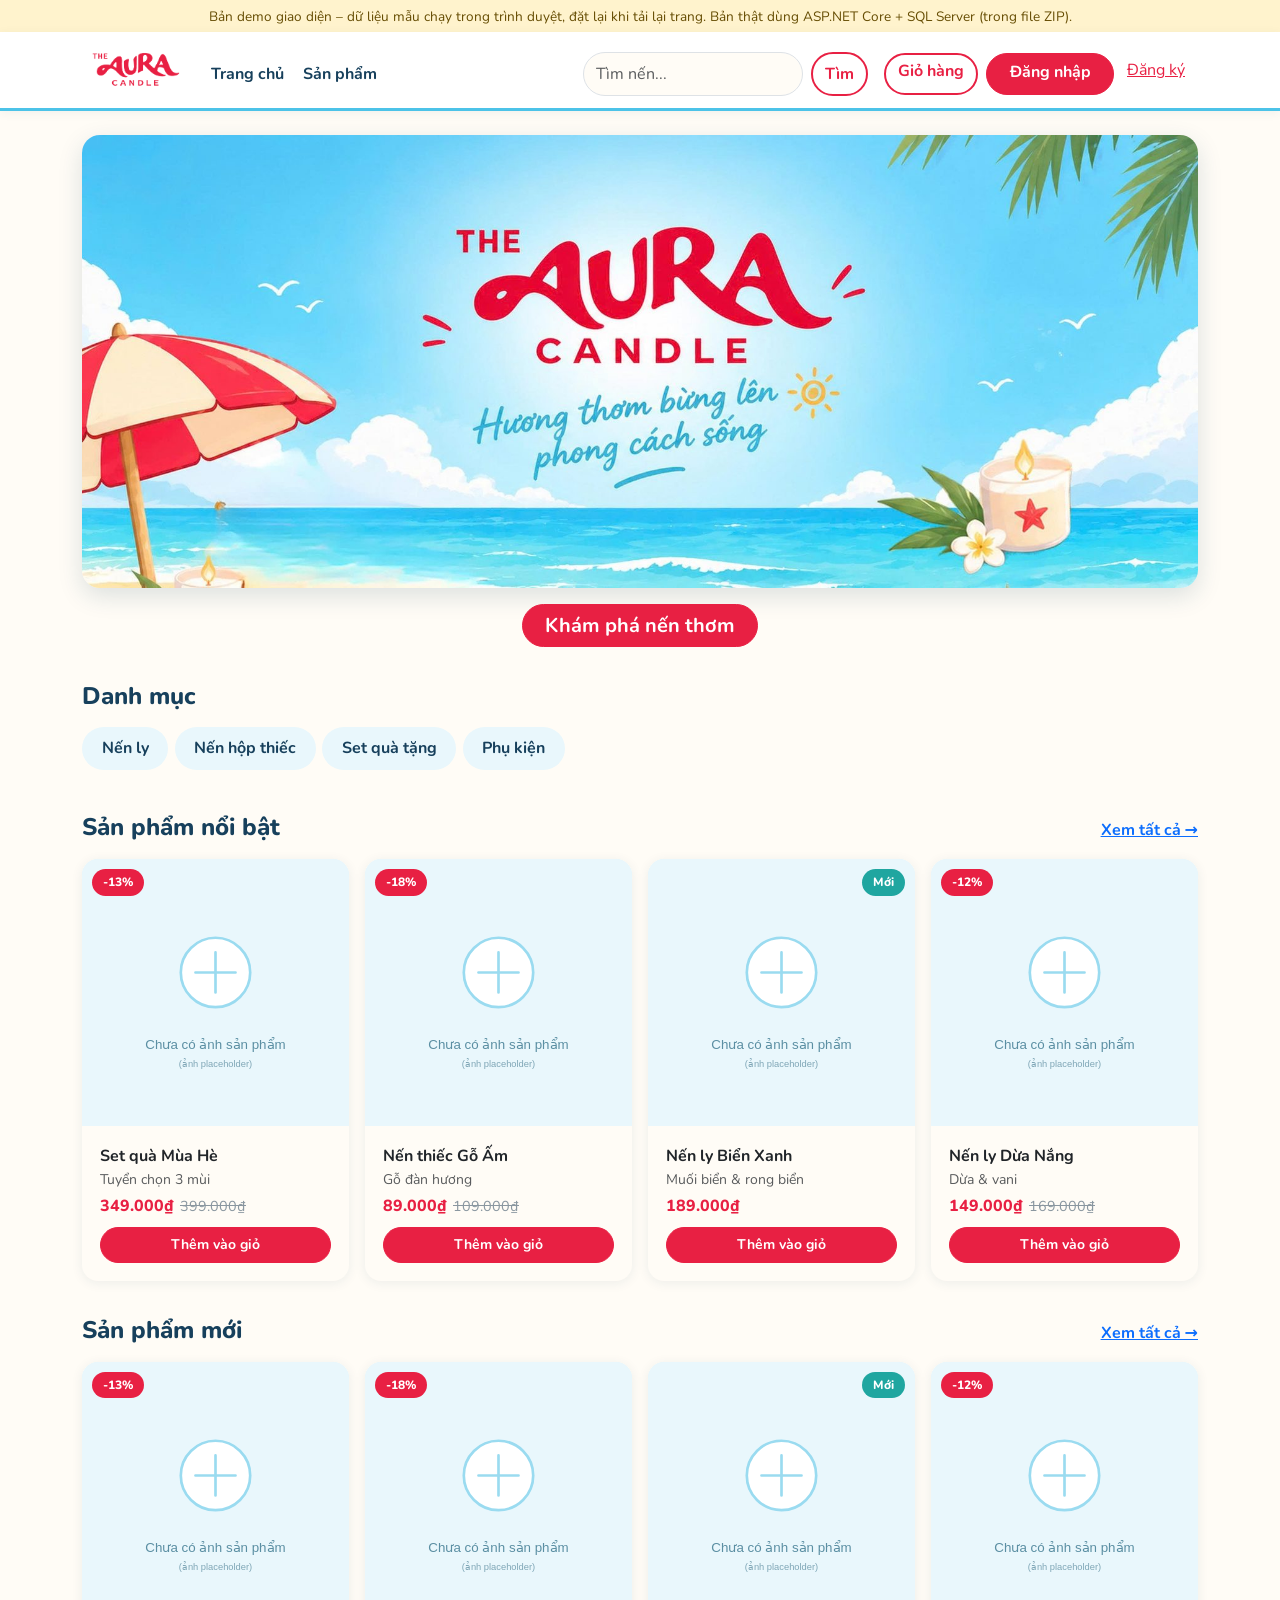
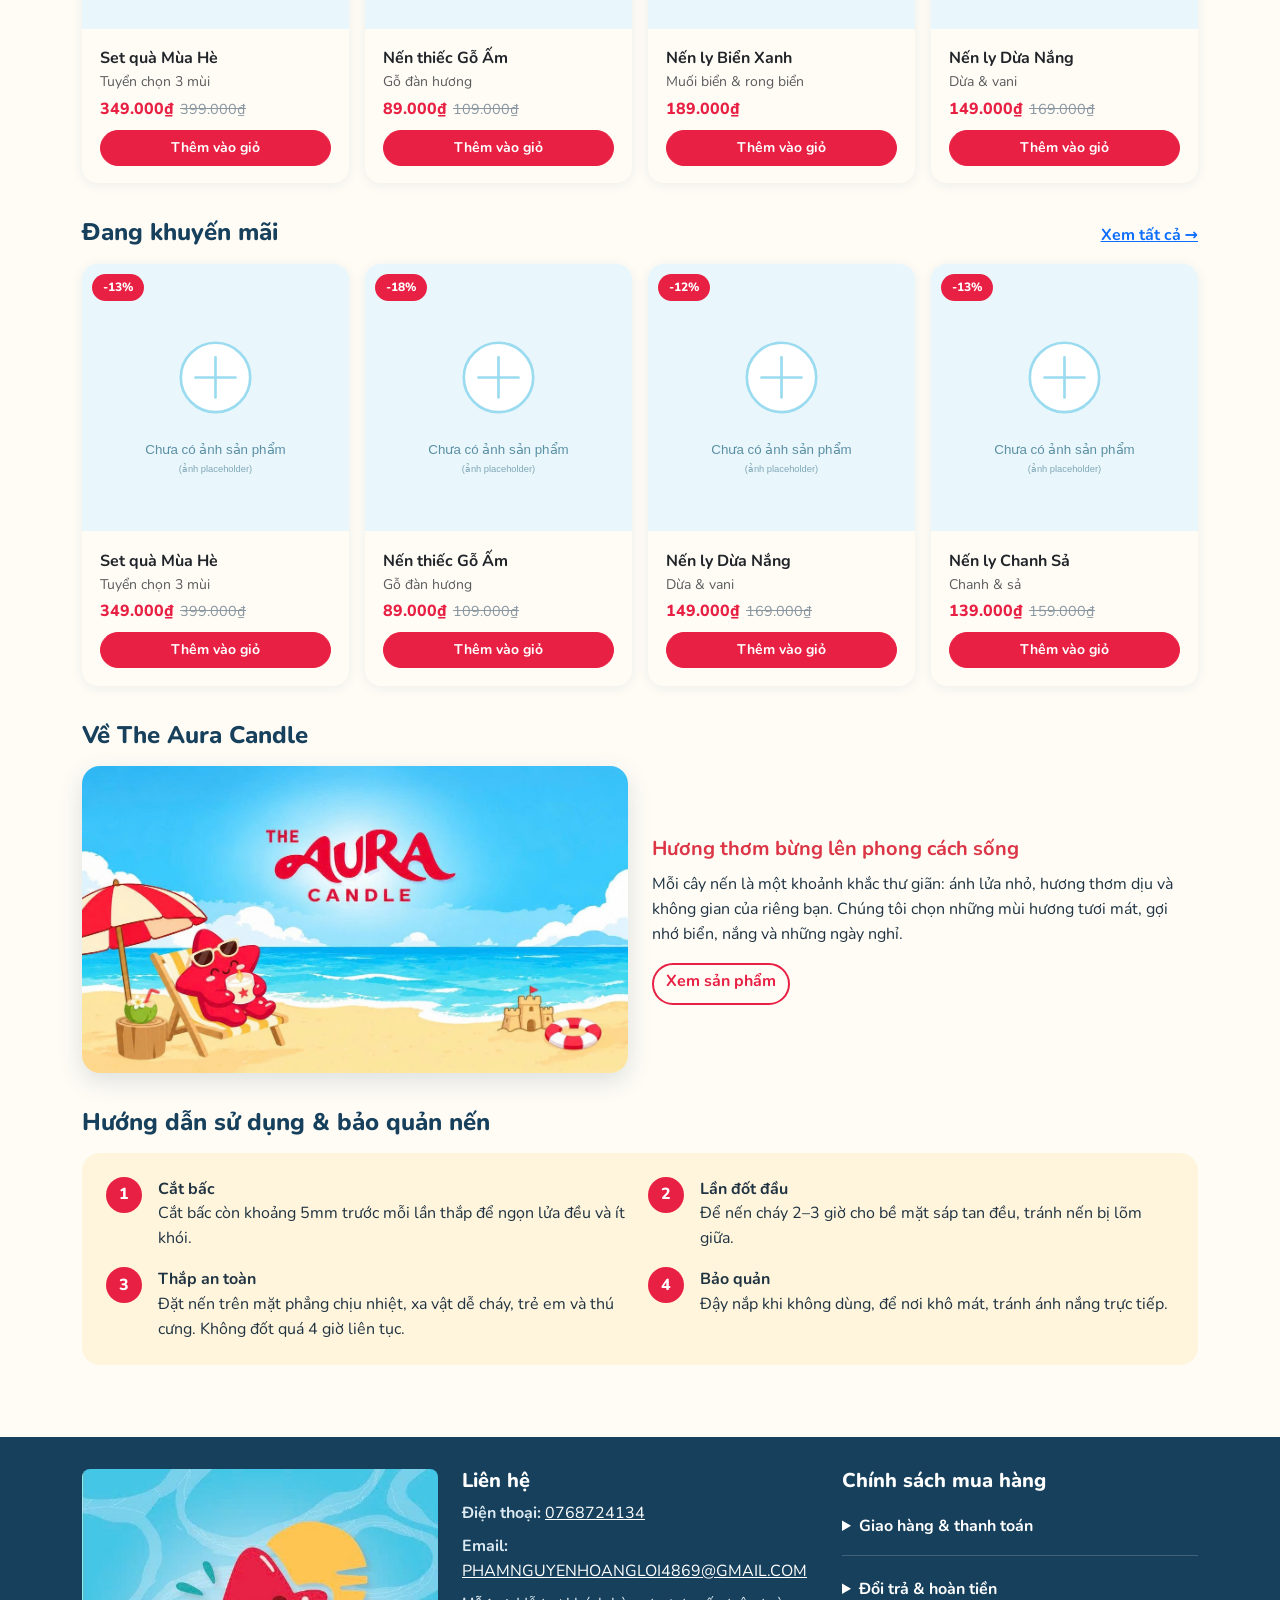
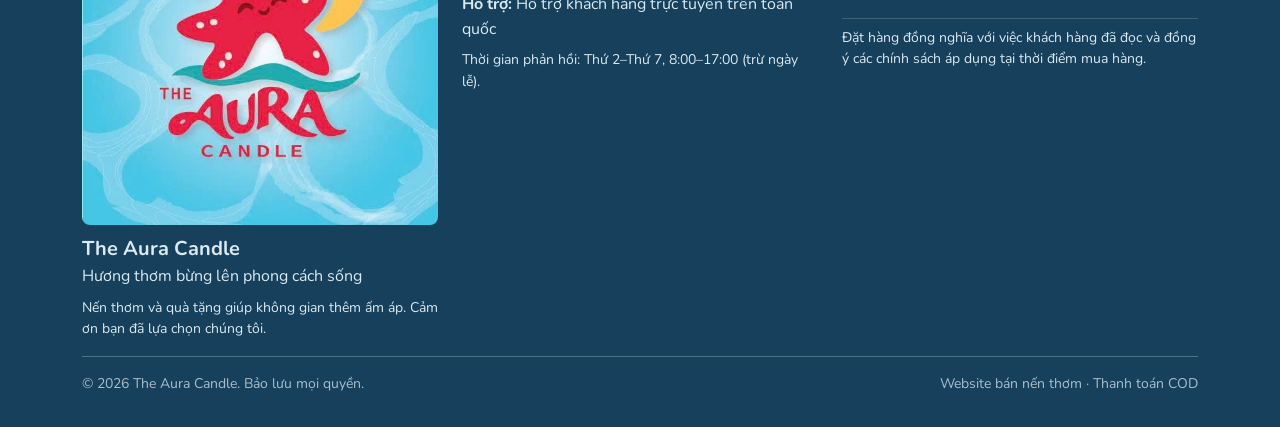
==== index.html @ 99c9d093 "aa" ====
<!DOCTYPE html><html lang="vi"><head><meta charset="utf-8"><meta name="viewport" content="width=device-width, initial-scale=1, viewport-fit=cover"><title>The Aura Candle – Demo NenThomStore</title>
<link rel="preconnect" href="https://fonts.googleapis.com"><link href="https://fonts.googleapis.com/css2?family=Nunito:wght@400;600;700;800&display=swap" rel="stylesheet">
<style>@charset "UTF-8";/*!
 * Bootstrap  v5.3.3 (https://getbootstrap.com/)
 * Copyright 2011-2024 The Bootstrap Authors
 * Licensed under MIT (https://github.com/twbs/bootstrap/blob/main/LICENSE)
 */:root,[data-bs-theme=light]{--bs-blue:#0d6efd;--bs-indigo:#6610f2;--bs-purple:#6f42c1;--bs-pink:#d63384;--bs-red:#dc3545;--bs-orange:#fd7e14;--bs-yellow:#ffc107;--bs-green:#198754;--bs-teal:#20c997;--bs-cyan:#0dcaf0;--bs-black:#000;--bs-white:#fff;--bs-gray:#6c757d;--bs-gray-dark:#343a40;--bs-gray-100:#f8f9fa;--bs-gray-200:#e9ecef;--bs-gray-300:#dee2e6;--bs-gray-400:#ced4da;--bs-gray-500:#adb5bd;--bs-gray-600:#6c757d;--bs-gray-700:#495057;--bs-gray-800:#343a40;--bs-gray-900:#212529;--bs-primary:#0d6efd;--bs-secondary:#6c757d;--bs-success:#198754;--bs-info:#0dcaf0;--bs-warning:#ffc107;--bs-danger:#dc3545;--bs-light:#f8f9fa;--bs-dark:#212529;--bs-primary-rgb:13,110,253;--bs-secondary-rgb:108,117,125;--bs-success-rgb:25,135,84;--bs-info-rgb:13,202,240;--bs-warning-rgb:255,193,7;--bs-danger-rgb:220,53,69;--bs-light-rgb:248,249,250;--bs-dark-rgb:33,37,41;--bs-primary-text-emphasis:#052c65;--bs-secondary-text-emphasis:#2b2f32;--bs-success-text-emphasis:#0a3622;--bs-info-text-emphasis:#055160;--bs-warning-text-emphasis:#664d03;--bs-danger-text-emphasis:#58151c;--bs-light-text-emphasis:#495057;--bs-dark-text-emphasis:#495057;--bs-primary-bg-subtle:#cfe2ff;--bs-secondary-bg-subtle:#e2e3e5;--bs-success-bg-subtle:#d1e7dd;--bs-info-bg-subtle:#cff4fc;--bs-warning-bg-subtle:#fff3cd;--bs-danger-bg-subtle:#f8d7da;--bs-light-bg-subtle:#fcfcfd;--bs-dark-bg-subtle:#ced4da;--bs-primary-border-subtle:#9ec5fe;--bs-secondary-border-subtle:#c4c8cb;--bs-success-border-subtle:#a3cfbb;--bs-info-border-subtle:#9eeaf9;--bs-warning-border-subtle:#ffe69c;--bs-danger-border-subtle:#f1aeb5;--bs-light-border-subtle:#e9ecef;--bs-dark-border-subtle:#adb5bd;--bs-white-rgb:255,255,255;--bs-black-rgb:0,0,0;--bs-font-sans-serif:system-ui,-apple-system,"Segoe UI",Roboto,"Helvetica Neue","Noto Sans","Liberation Sans",Arial,sans-serif,"Apple Color Emoji","Segoe UI Emoji","Segoe UI Symbol","Noto Color Emoji";--bs-font-monospace:SFMono-Regular,Menlo,Monaco,Consolas,"Liberation Mono","Courier New",monospace;--bs-gradient:linear-gradient(180deg, rgba(255, 255, 255, 0.15), rgba(255, 255, 255, 0));--bs-body-font-family:var(--bs-font-sans-serif);--bs-body-font-size:1rem;--bs-body-font-weight:400;--bs-body-line-height:1.5;--bs-body-color:#212529;--bs-body-color-rgb:33,37,41;--bs-body-bg:#fff;--bs-body-bg-rgb:255,255,255;--bs-emphasis-color:#000;--bs-emphasis-color-rgb:0,0,0;--bs-secondary-color:rgba(33, 37, 41, 0.75);--bs-secondary-color-rgb:33,37,41;--bs-secondary-bg:#e9ecef;--bs-secondary-bg-rgb:233,236,239;--bs-tertiary-color:rgba(33, 37, 41, 0.5);--bs-tertiary-color-rgb:33,37,41;--bs-tertiary-bg:#f8f9fa;--bs-tertiary-bg-rgb:248,249,250;--bs-heading-color:inherit;--bs-link-color:#0d6efd;--bs-link-color-rgb:13,110,253;--bs-link-decoration:underline;--bs-link-hover-color:#0a58ca;--bs-link-hover-color-rgb:10,88,202;--bs-code-color:#d63384;--bs-highlight-color:#212529;--bs-highlight-bg:#fff3cd;--bs-border-width:1px;--bs-border-style:solid;--bs-border-color:#dee2e6;--bs-border-color-translucent:rgba(0, 0, 0, 0.175);--bs-border-radius:0.375rem;--bs-border-radius-sm:0.25rem;--bs-border-radius-lg:0.5rem;--bs-border-radius-xl:1rem;--bs-border-radius-xxl:2rem;--bs-border-radius-2xl:var(--bs-border-radius-xxl);--bs-border-radius-pill:50rem;--bs-box-shadow:0 0.5rem 1rem rgba(0, 0, 0, 0.15);--bs-box-shadow-sm:0 0.125rem 0.25rem rgba(0, 0, 0, 0.075);--bs-box-shadow-lg:0 1rem 3rem rgba(0, 0, 0, 0.175);--bs-box-shadow-inset:inset 0 1px 2px rgba(0, 0, 0, 0.075);--bs-focus-ring-width:0.25rem;--bs-focus-ring-opacity:0.25;--bs-focus-ring-color:rgba(13, 110, 253, 0.25);--bs-form-valid-color:#198754;--bs-form-valid-border-color:#198754;--bs-form-invalid-color:#dc3545;--bs-form-invalid-border-color:#dc3545}[data-bs-theme=dark]{color-scheme:dark;--bs-body-color:#dee2e6;--bs-body-color-rgb:222,226,230;--bs-body-bg:#212529;--bs-body-bg-rgb:33,37,41;--bs-emphasis-color:#fff;--bs-emphasis-color-rgb:255,255,255;--bs-secondary-color:rgba(222, 226, 230, 0.75);--bs-secondary-color-rgb:222,226,230;--bs-secondary-bg:#343a40;--bs-secondary-bg-rgb:52,58,64;--bs-tertiary-color:rgba(222, 226, 230, 0.5);--bs-tertiary-color-rgb:222,226,230;--bs-tertiary-bg:#2b3035;--bs-tertiary-bg-rgb:43,48,53;--bs-primary-text-emphasis:#6ea8fe;--bs-secondary-text-emphasis:#a7acb1;--bs-success-text-emphasis:#75b798;--bs-info-text-emphasis:#6edff6;--bs-warning-text-emphasis:#ffda6a;--bs-danger-text-emphasis:#ea868f;--bs-light-text-emphasis:#f8f9fa;--bs-dark-text-emphasis:#dee2e6;--bs-primary-bg-subtle:#031633;--bs-secondary-bg-subtle:#161719;--bs-success-bg-subtle:#051b11;--bs-info-bg-subtle:#032830;--bs-warning-bg-subtle:#332701;--bs-danger-bg-subtle:#2c0b0e;--bs-light-bg-subtle:#343a40;--bs-dark-bg-subtle:#1a1d20;--bs-primary-border-subtle:#084298;--bs-secondary-border-subtle:#41464b;--bs-success-border-subtle:#0f5132;--bs-info-border-subtle:#087990;--bs-warning-border-subtle:#997404;--bs-danger-border-subtle:#842029;--bs-light-border-subtle:#495057;--bs-dark-border-subtle:#343a40;--bs-heading-color:inherit;--bs-link-color:#6ea8fe;--bs-link-hover-color:#8bb9fe;--bs-link-color-rgb:110,168,254;--bs-link-hover-color-rgb:139,185,254;--bs-code-color:#e685b5;--bs-highlight-color:#dee2e6;--bs-highlight-bg:#664d03;--bs-border-color:#495057;--bs-border-color-translucent:rgba(255, 255, 255, 0.15);--bs-form-valid-color:#75b798;--bs-form-valid-border-color:#75b798;--bs-form-invalid-color:#ea868f;--bs-form-invalid-border-color:#ea868f}*,::after,::before{box-sizing:border-box}@media (prefers-reduced-motion:no-preference){:root{scroll-behavior:smooth}}body{margin:0;font-family:var(--bs-body-font-family);font-size:var(--bs-body-font-size);font-weight:var(--bs-body-font-weight);line-height:var(--bs-body-line-height);color:var(--bs-body-color);text-align:var(--bs-body-text-align);background-color:var(--bs-body-bg);-webkit-text-size-adjust:100%;-webkit-tap-highlight-color:transparent}hr{margin:1rem 0;color:inherit;border:0;border-top:var(--bs-border-width) solid;opacity:.25}.h1,.h2,.h3,.h4,.h5,.h6,h1,h2,h3,h4,h5,h6{margin-top:0;margin-bottom:.5rem;font-weight:500;line-height:1.2;color:var(--bs-heading-color)}.h1,h1{font-size:calc(1.375rem + 1.5vw)}@media (min-width:1200px){.h1,h1{font-size:2.5rem}}.h2,h2{font-size:calc(1.325rem + .9vw)}@media (min-width:1200px){.h2,h2{font-size:2rem}}.h3,h3{font-size:calc(1.3rem + .6vw)}@media (min-width:1200px){.h3,h3{font-size:1.75rem}}.h4,h4{font-size:calc(1.275rem + .3vw)}@media (min-width:1200px){.h4,h4{font-size:1.5rem}}.h5,h5{font-size:1.25rem}.h6,h6{font-size:1rem}p{margin-top:0;margin-bottom:1rem}abbr[title]{-webkit-text-decoration:underline dotted;text-decoration:underline dotted;cursor:help;-webkit-text-decoration-skip-ink:none;text-decoration-skip-ink:none}address{margin-bottom:1rem;font-style:normal;line-height:inherit}ol,ul{padding-left:2rem}dl,ol,ul{margin-top:0;margin-bottom:1rem}ol ol,ol ul,ul ol,ul ul{margin-bottom:0}dt{font-weight:700}dd{margin-bottom:.5rem;margin-left:0}blockquote{margin:0 0 1rem}b,strong{font-weight:bolder}.small,small{font-size:.875em}.mark,mark{padding:.1875em;color:var(--bs-highlight-color);background-color:var(--bs-highlight-bg)}sub,sup{position:relative;font-size:.75em;line-height:0;vertical-align:baseline}sub{bottom:-.25em}sup{top:-.5em}a{color:rgba(var(--bs-link-color-rgb),var(--bs-link-opacity,1));text-decoration:underline}a:hover{--bs-link-color-rgb:var(--bs-link-hover-color-rgb)}a:not([href]):not([class]),a:not([href]):not([class]):hover{color:inherit;text-decoration:none}code,kbd,pre,samp{font-family:var(--bs-font-monospace);font-size:1em}pre{display:block;margin-top:0;margin-bottom:1rem;overflow:auto;font-size:.875em}pre code{font-size:inherit;color:inherit;word-break:normal}code{font-size:.875em;color:var(--bs-code-color);word-wrap:break-word}a>code{color:inherit}kbd{padding:.1875rem .375rem;font-size:.875em;color:var(--bs-body-bg);background-color:var(--bs-body-color);border-radius:.25rem}kbd kbd{padding:0;font-size:1em}figure{margin:0 0 1rem}img,svg{vertical-align:middle}table{caption-side:bottom;border-collapse:collapse}caption{padding-top:.5rem;padding-bottom:.5rem;color:var(--bs-secondary-color);text-align:left}th{text-align:inherit;text-align:-webkit-match-parent}tbody,td,tfoot,th,thead,tr{border-color:inherit;border-style:solid;border-width:0}label{display:inline-block}button{border-radius:0}button:focus:not(:focus-visible){outline:0}button,input,optgroup,select,textarea{margin:0;font-family:inherit;font-size:inherit;line-height:inherit}button,select{text-transform:none}[role=button]{cursor:pointer}select{word-wrap:normal}select:disabled{opacity:1}[list]:not([type=date]):not([type=datetime-local]):not([type=month]):not([type=week]):not([type=time])::-webkit-calendar-picker-indicator{display:none!important}[type=button],[type=reset],[type=submit],button{-webkit-appearance:button}[type=button]:not(:disabled),[type=reset]:not(:disabled),[type=submit]:not(:disabled),button:not(:disabled){cursor:pointer}::-moz-focus-inner{padding:0;border-style:none}textarea{resize:vertical}fieldset{min-width:0;padding:0;margin:0;border:0}legend{float:left;width:100%;padding:0;margin-bottom:.5rem;font-size:calc(1.275rem + .3vw);line-height:inherit}@media (min-width:1200px){legend{font-size:1.5rem}}legend+*{clear:left}::-webkit-datetime-edit-day-field,::-webkit-datetime-edit-fields-wrapper,::-webkit-datetime-edit-hour-field,::-webkit-datetime-edit-minute,::-webkit-datetime-edit-month-field,::-webkit-datetime-edit-text,::-webkit-datetime-edit-year-field{padding:0}::-webkit-inner-spin-button{height:auto}[type=search]{-webkit-appearance:textfield;outline-offset:-2px}::-webkit-search-decoration{-webkit-appearance:none}::-webkit-color-swatch-wrapper{padding:0}::-webkit-file-upload-button{font:inherit;-webkit-appearance:button}::file-selector-button{font:inherit;-webkit-appearance:button}output{display:inline-block}iframe{border:0}summary{display:list-item;cursor:pointer}progress{vertical-align:baseline}[hidden]{display:none!important}.lead{font-size:1.25rem;font-weight:300}.display-1{font-size:calc(1.625rem + 4.5vw);font-weight:300;line-height:1.2}@media (min-width:1200px){.display-1{font-size:5rem}}.display-2{font-size:calc(1.575rem + 3.9vw);font-weight:300;line-height:1.2}@media (min-width:1200px){.display-2{font-size:4.5rem}}.display-3{font-size:calc(1.525rem + 3.3vw);font-weight:300;line-height:1.2}@media (min-width:1200px){.display-3{font-size:4rem}}.display-4{font-size:calc(1.475rem + 2.7vw);font-weight:300;line-height:1.2}@media (min-width:1200px){.display-4{font-size:3.5rem}}.display-5{font-size:calc(1.425rem + 2.1vw);font-weight:300;line-height:1.2}@media (min-width:1200px){.display-5{font-size:3rem}}.display-6{font-size:calc(1.375rem + 1.5vw);font-weight:300;line-height:1.2}@media (min-width:1200px){.display-6{font-size:2.5rem}}.list-unstyled{padding-left:0;list-style:none}.list-inline{padding-left:0;list-style:none}.list-inline-item{display:inline-block}.list-inline-item:not(:last-child){margin-right:.5rem}.initialism{font-size:.875em;text-transform:uppercase}.blockquote{margin-bottom:1rem;font-size:1.25rem}.blockquote>:last-child{margin-bottom:0}.blockquote-footer{margin-top:-1rem;margin-bottom:1rem;font-size:.875em;color:#6c757d}.blockquote-footer::before{content:"— "}.img-fluid{max-width:100%;height:auto}.img-thumbnail{padding:.25rem;background-color:var(--bs-body-bg);border:var(--bs-border-width) solid var(--bs-border-color);border-radius:var(--bs-border-radius);max-width:100%;height:auto}.figure{display:inline-block}.figure-img{margin-bottom:.5rem;line-height:1}.figure-caption{font-size:.875em;color:var(--bs-secondary-color)}.container,.container-fluid,.container-lg,.container-md,.container-sm,.container-xl,.container-xxl{--bs-gutter-x:1.5rem;--bs-gutter-y:0;width:100%;padding-right:calc(var(--bs-gutter-x) * .5);padding-left:calc(var(--bs-gutter-x) * .5);margin-right:auto;margin-left:auto}@media (min-width:576px){.container,.container-sm{max-width:540px}}@media (min-width:768px){.container,.container-md,.container-sm{max-width:720px}}@media (min-width:992px){.container,.container-lg,.container-md,.container-sm{max-width:960px}}@media (min-width:1200px){.container,.container-lg,.container-md,.container-sm,.container-xl{max-width:1140px}}@media (min-width:1400px){.container,.container-lg,.container-md,.container-sm,.container-xl,.container-xxl{max-width:1320px}}:root{--bs-breakpoint-xs:0;--bs-breakpoint-sm:576px;--bs-breakpoint-md:768px;--bs-breakpoint-lg:992px;--bs-breakpoint-xl:1200px;--bs-breakpoint-xxl:1400px}.row{--bs-gutter-x:1.5rem;--bs-gutter-y:0;display:flex;flex-wrap:wrap;margin-top:calc(-1 * var(--bs-gutter-y));margin-right:calc(-.5 * var(--bs-gutter-x));margin-left:calc(-.5 * var(--bs-gutter-x))}.row>*{flex-shrink:0;width:100%;max-width:100%;padding-right:calc(var(--bs-gutter-x) * .5);padding-left:calc(var(--bs-gutter-x) * .5);margin-top:var(--bs-gutter-y)}.col{flex:1 0 0%}.row-cols-auto>*{flex:0 0 auto;width:auto}.row-cols-1>*{flex:0 0 auto;width:100%}.row-cols-2>*{flex:0 0 auto;width:50%}.row-cols-3>*{flex:0 0 auto;width:33.33333333%}.row-cols-4>*{flex:0 0 auto;width:25%}.row-cols-5>*{flex:0 0 auto;width:20%}.row-cols-6>*{flex:0 0 auto;width:16.66666667%}.col-auto{flex:0 0 auto;width:auto}.col-1{flex:0 0 auto;width:8.33333333%}.col-2{flex:0 0 auto;width:16.66666667%}.col-3{flex:0 0 auto;width:25%}.col-4{flex:0 0 auto;width:33.33333333%}.col-5{flex:0 0 auto;width:41.66666667%}.col-6{flex:0 0 auto;width:50%}.col-7{flex:0 0 auto;width:58.33333333%}.col-8{flex:0 0 auto;width:66.66666667%}.col-9{flex:0 0 auto;width:75%}.col-10{flex:0 0 auto;width:83.33333333%}.col-11{flex:0 0 auto;width:91.66666667%}.col-12{flex:0 0 auto;width:100%}.offset-1{margin-left:8.33333333%}.offset-2{margin-left:16.66666667%}.offset-3{margin-left:25%}.offset-4{margin-left:33.33333333%}.offset-5{margin-left:41.66666667%}.offset-6{margin-left:50%}.offset-7{margin-left:58.33333333%}.offset-8{margin-left:66.66666667%}.offset-9{margin-left:75%}.offset-10{margin-left:83.33333333%}.offset-11{margin-left:91.66666667%}.g-0,.gx-0{--bs-gutter-x:0}.g-0,.gy-0{--bs-gutter-y:0}.g-1,.gx-1{--bs-gutter-x:0.25rem}.g-1,.gy-1{--bs-gutter-y:0.25rem}.g-2,.gx-2{--bs-gutter-x:0.5rem}.g-2,.gy-2{--bs-gutter-y:0.5rem}.g-3,.gx-3{--bs-gutter-x:1rem}.g-3,.gy-3{--bs-gutter-y:1rem}.g-4,.gx-4{--bs-gutter-x:1.5rem}.g-4,.gy-4{--bs-gutter-y:1.5rem}.g-5,.gx-5{--bs-gutter-x:3rem}.g-5,.gy-5{--bs-gutter-y:3rem}@media (min-width:576px){.col-sm{flex:1 0 0%}.row-cols-sm-auto>*{flex:0 0 auto;width:auto}.row-cols-sm-1>*{flex:0 0 auto;width:100%}.row-cols-sm-2>*{flex:0 0 auto;width:50%}.row-cols-sm-3>*{flex:0 0 auto;width:33.33333333%}.row-cols-sm-4>*{flex:0 0 auto;width:25%}.row-cols-sm-5>*{flex:0 0 auto;width:20%}.row-cols-sm-6>*{flex:0 0 auto;width:16.66666667%}.col-sm-auto{flex:0 0 auto;width:auto}.col-sm-1{flex:0 0 auto;width:8.33333333%}.col-sm-2{flex:0 0 auto;width:16.66666667%}.col-sm-3{flex:0 0 auto;width:25%}.col-sm-4{flex:0 0 auto;width:33.33333333%}.col-sm-5{flex:0 0 auto;width:41.66666667%}.col-sm-6{flex:0 0 auto;width:50%}.col-sm-7{flex:0 0 auto;width:58.33333333%}.col-sm-8{flex:0 0 auto;width:66.66666667%}.col-sm-9{flex:0 0 auto;width:75%}.col-sm-10{flex:0 0 auto;width:83.33333333%}.col-sm-11{flex:0 0 auto;width:91.66666667%}.col-sm-12{flex:0 0 auto;width:100%}.offset-sm-0{margin-left:0}.offset-sm-1{margin-left:8.33333333%}.offset-sm-2{margin-left:16.66666667%}.offset-sm-3{margin-left:25%}.offset-sm-4{margin-left:33.33333333%}.offset-sm-5{margin-left:41.66666667%}.offset-sm-6{margin-left:50%}.offset-sm-7{margin-left:58.33333333%}.offset-sm-8{margin-left:66.66666667%}.offset-sm-9{margin-left:75%}.offset-sm-10{margin-left:83.33333333%}.offset-sm-11{margin-left:91.66666667%}.g-sm-0,.gx-sm-0{--bs-gutter-x:0}.g-sm-0,.gy-sm-0{--bs-gutter-y:0}.g-sm-1,.gx-sm-1{--bs-gutter-x:0.25rem}.g-sm-1,.gy-sm-1{--bs-gutter-y:0.25rem}.g-sm-2,.gx-sm-2{--bs-gutter-x:0.5rem}.g-sm-2,.gy-sm-2{--bs-gutter-y:0.5rem}.g-sm-3,.gx-sm-3{--bs-gutter-x:1rem}.g-sm-3,.gy-sm-3{--bs-gutter-y:1rem}.g-sm-4,.gx-sm-4{--bs-gutter-x:1.5rem}.g-sm-4,.gy-sm-4{--bs-gutter-y:1.5rem}.g-sm-5,.gx-sm-5{--bs-gutter-x:3rem}.g-sm-5,.gy-sm-5{--bs-gutter-y:3rem}}@media (min-width:768px){.col-md{flex:1 0 0%}.row-cols-md-auto>*{flex:0 0 auto;width:auto}.row-cols-md-1>*{flex:0 0 auto;width:100%}.row-cols-md-2>*{flex:0 0 auto;width:50%}.row-cols-md-3>*{flex:0 0 auto;width:33.33333333%}.row-cols-md-4>*{flex:0 0 auto;width:25%}.row-cols-md-5>*{flex:0 0 auto;width:20%}.row-cols-md-6>*{flex:0 0 auto;width:16.66666667%}.col-md-auto{flex:0 0 auto;width:auto}.col-md-1{flex:0 0 auto;width:8.33333333%}.col-md-2{flex:0 0 auto;width:16.66666667%}.col-md-3{flex:0 0 auto;width:25%}.col-md-4{flex:0 0 auto;width:33.33333333%}.col-md-5{flex:0 0 auto;width:41.66666667%}.col-md-6{flex:0 0 auto;width:50%}.col-md-7{flex:0 0 auto;width:58.33333333%}.col-md-8{flex:0 0 auto;width:66.66666667%}.col-md-9{flex:0 0 auto;width:75%}.col-md-10{flex:0 0 auto;width:83.33333333%}.col-md-11{flex:0 0 auto;width:91.66666667%}.col-md-12{flex:0 0 auto;width:100%}.offset-md-0{margin-left:0}.offset-md-1{margin-left:8.33333333%}.offset-md-2{margin-left:16.66666667%}.offset-md-3{margin-left:25%}.offset-md-4{margin-left:33.33333333%}.offset-md-5{margin-left:41.66666667%}.offset-md-6{margin-left:50%}.offset-md-7{margin-left:58.33333333%}.offset-md-8{margin-left:66.66666667%}.offset-md-9{margin-left:75%}.offset-md-10{margin-left:83.33333333%}.offset-md-11{margin-left:91.66666667%}.g-md-0,.gx-md-0{--bs-gutter-x:0}.g-md-0,.gy-md-0{--bs-gutter-y:0}.g-md-1,.gx-md-1{--bs-gutter-x:0.25rem}.g-md-1,.gy-md-1{--bs-gutter-y:0.25rem}.g-md-2,.gx-md-2{--bs-gutter-x:0.5rem}.g-md-2,.gy-md-2{--bs-gutter-y:0.5rem}.g-md-3,.gx-md-3{--bs-gutter-x:1rem}.g-md-3,.gy-md-3{--bs-gutter-y:1rem}.g-md-4,.gx-md-4{--bs-gutter-x:1.5rem}.g-md-4,.gy-md-4{--bs-gutter-y:1.5rem}.g-md-5,.gx-md-5{--bs-gutter-x:3rem}.g-md-5,.gy-md-5{--bs-gutter-y:3rem}}@media (min-width:992px){.col-lg{flex:1 0 0%}.row-cols-lg-auto>*{flex:0 0 auto;width:auto}.row-cols-lg-1>*{flex:0 0 auto;width:100%}.row-cols-lg-2>*{flex:0 0 auto;width:50%}.row-cols-lg-3>*{flex:0 0 auto;width:33.33333333%}.row-cols-lg-4>*{flex:0 0 auto;width:25%}.row-cols-lg-5>*{flex:0 0 auto;width:20%}.row-cols-lg-6>*{flex:0 0 auto;width:16.66666667%}.col-lg-auto{flex:0 0 auto;width:auto}.col-lg-1{flex:0 0 auto;width:8.33333333%}.col-lg-2{flex:0 0 auto;width:16.66666667%}.col-lg-3{flex:0 0 auto;width:25%}.col-lg-4{flex:0 0 auto;width:33.33333333%}.col-lg-5{flex:0 0 auto;width:41.66666667%}.col-lg-6{flex:0 0 auto;width:50%}.col-lg-7{flex:0 0 auto;width:58.33333333%}.col-lg-8{flex:0 0 auto;width:66.66666667%}.col-lg-9{flex:0 0 auto;width:75%}.col-lg-10{flex:0 0 auto;width:83.33333333%}.col-lg-11{flex:0 0 auto;width:91.66666667%}.col-lg-12{flex:0 0 auto;width:100%}.offset-lg-0{margin-left:0}.offset-lg-1{margin-left:8.33333333%}.offset-lg-2{margin-left:16.66666667%}.offset-lg-3{margin-left:25%}.offset-lg-4{margin-left:33.33333333%}.offset-lg-5{margin-left:41.66666667%}.offset-lg-6{margin-left:50%}.offset-lg-7{margin-left:58.33333333%}.offset-lg-8{margin-left:66.66666667%}.offset-lg-9{margin-left:75%}.offset-lg-10{margin-left:83.33333333%}.offset-lg-11{margin-left:91.66666667%}.g-lg-0,.gx-lg-0{--bs-gutter-x:0}.g-lg-0,.gy-lg-0{--bs-gutter-y:0}.g-lg-1,.gx-lg-1{--bs-gutter-x:0.25rem}.g-lg-1,.gy-lg-1{--bs-gutter-y:0.25rem}.g-lg-2,.gx-lg-2{--bs-gutter-x:0.5rem}.g-lg-2,.gy-lg-2{--bs-gutter-y:0.5rem}.g-lg-3,.gx-lg-3{--bs-gutter-x:1rem}.g-lg-3,.gy-lg-3{--bs-gutter-y:1rem}.g-lg-4,.gx-lg-4{--bs-gutter-x:1.5rem}.g-lg-4,.gy-lg-4{--bs-gutter-y:1.5rem}.g-lg-5,.gx-lg-5{--bs-gutter-x:3rem}.g-lg-5,.gy-lg-5{--bs-gutter-y:3rem}}@media (min-width:1200px){.col-xl{flex:1 0 0%}.row-cols-xl-auto>*{flex:0 0 auto;width:auto}.row-cols-xl-1>*{flex:0 0 auto;width:100%}.row-cols-xl-2>*{flex:0 0 auto;width:50%}.row-cols-xl-3>*{flex:0 0 auto;width:33.33333333%}.row-cols-xl-4>*{flex:0 0 auto;width:25%}.row-cols-xl-5>*{flex:0 0 auto;width:20%}.row-cols-xl-6>*{flex:0 0 auto;width:16.66666667%}.col-xl-auto{flex:0 0 auto;width:auto}.col-xl-1{flex:0 0 auto;width:8.33333333%}.col-xl-2{flex:0 0 auto;width:16.66666667%}.col-xl-3{flex:0 0 auto;width:25%}.col-xl-4{flex:0 0 auto;width:33.33333333%}.col-xl-5{flex:0 0 auto;width:41.66666667%}.col-xl-6{flex:0 0 auto;width:50%}.col-xl-7{flex:0 0 auto;width:58.33333333%}.col-xl-8{flex:0 0 auto;width:66.66666667%}.col-xl-9{flex:0 0 auto;width:75%}.col-xl-10{flex:0 0 auto;width:83.33333333%}.col-xl-11{flex:0 0 auto;width:91.66666667%}.col-xl-12{flex:0 0 auto;width:100%}.offset-xl-0{margin-left:0}.offset-xl-1{margin-left:8.33333333%}.offset-xl-2{margin-left:16.66666667%}.offset-xl-3{margin-left:25%}.offset-xl-4{margin-left:33.33333333%}.offset-xl-5{margin-left:41.66666667%}.offset-xl-6{margin-left:50%}.offset-xl-7{margin-left:58.33333333%}.offset-xl-8{margin-left:66.66666667%}.offset-xl-9{margin-left:75%}.offset-xl-10{margin-left:83.33333333%}.offset-xl-11{margin-left:91.66666667%}.g-xl-0,.gx-xl-0{--bs-gutter-x:0}.g-xl-0,.gy-xl-0{--bs-gutter-y:0}.g-xl-1,.gx-xl-1{--bs-gutter-x:0.25rem}.g-xl-1,.gy-xl-1{--bs-gutter-y:0.25rem}.g-xl-2,.gx-xl-2{--bs-gutter-x:0.5rem}.g-xl-2,.gy-xl-2{--bs-gutter-y:0.5rem}.g-xl-3,.gx-xl-3{--bs-gutter-x:1rem}.g-xl-3,.gy-xl-3{--bs-gutter-y:1rem}.g-xl-4,.gx-xl-4{--bs-gutter-x:1.5rem}.g-xl-4,.gy-xl-4{--bs-gutter-y:1.5rem}.g-xl-5,.gx-xl-5{--bs-gutter-x:3rem}.g-xl-5,.gy-xl-5{--bs-gutter-y:3rem}}@media (min-width:1400px){.col-xxl{flex:1 0 0%}.row-cols-xxl-auto>*{flex:0 0 auto;width:auto}.row-cols-xxl-1>*{flex:0 0 auto;width:100%}.row-cols-xxl-2>*{flex:0 0 auto;width:50%}.row-cols-xxl-3>*{flex:0 0 auto;width:33.33333333%}.row-cols-xxl-4>*{flex:0 0 auto;width:25%}.row-cols-xxl-5>*{flex:0 0 auto;width:20%}.row-cols-xxl-6>*{flex:0 0 auto;width:16.66666667%}.col-xxl-auto{flex:0 0 auto;width:auto}.col-xxl-1{flex:0 0 auto;width:8.33333333%}.col-xxl-2{flex:0 0 auto;width:16.66666667%}.col-xxl-3{flex:0 0 auto;width:25%}.col-xxl-4{flex:0 0 auto;width:33.33333333%}.col-xxl-5{flex:0 0 auto;width:41.66666667%}.col-xxl-6{flex:0 0 auto;width:50%}.col-xxl-7{flex:0 0 auto;width:58.33333333%}.col-xxl-8{flex:0 0 auto;width:66.66666667%}.col-xxl-9{flex:0 0 auto;width:75%}.col-xxl-10{flex:0 0 auto;width:83.33333333%}.col-xxl-11{flex:0 0 auto;width:91.66666667%}.col-xxl-12{flex:0 0 auto;width:100%}.offset-xxl-0{margin-left:0}.offset-xxl-1{margin-left:8.33333333%}.offset-xxl-2{margin-left:16.66666667%}.offset-xxl-3{margin-left:25%}.offset-xxl-4{margin-left:33.33333333%}.offset-xxl-5{margin-left:41.66666667%}.offset-xxl-6{margin-left:50%}.offset-xxl-7{margin-left:58.33333333%}.offset-xxl-8{margin-left:66.66666667%}.offset-xxl-9{margin-left:75%}.offset-xxl-10{margin-left:83.33333333%}.offset-xxl-11{margin-left:91.66666667%}.g-xxl-0,.gx-xxl-0{--bs-gutter-x:0}.g-xxl-0,.gy-xxl-0{--bs-gutter-y:0}.g-xxl-1,.gx-xxl-1{--bs-gutter-x:0.25rem}.g-xxl-1,.gy-xxl-1{--bs-gutter-y:0.25rem}.g-xxl-2,.gx-xxl-2{--bs-gutter-x:0.5rem}.g-xxl-2,.gy-xxl-2{--bs-gutter-y:0.5rem}.g-xxl-3,.gx-xxl-3{--bs-gutter-x:1rem}.g-xxl-3,.gy-xxl-3{--bs-gutter-y:1rem}.g-xxl-4,.gx-xxl-4{--bs-gutter-x:1.5rem}.g-xxl-4,.gy-xxl-4{--bs-gutter-y:1.5rem}.g-xxl-5,.gx-xxl-5{--bs-gutter-x:3rem}.g-xxl-5,.gy-xxl-5{--bs-gutter-y:3rem}}.table{--bs-table-color-type:initial;--bs-table-bg-type:initial;--bs-table-color-state:initial;--bs-table-bg-state:initial;--bs-table-color:var(--bs-emphasis-color);--bs-table-bg:var(--bs-body-bg);--bs-table-border-color:var(--bs-border-color);--bs-table-accent-bg:transparent;--bs-table-striped-color:var(--bs-emphasis-color);--bs-table-striped-bg:rgba(var(--bs-emphasis-color-rgb), 0.05);--bs-table-active-color:var(--bs-emphasis-color);--bs-table-active-bg:rgba(var(--bs-emphasis-color-rgb), 0.1);--bs-table-hover-color:var(--bs-emphasis-color);--bs-table-hover-bg:rgba(var(--bs-emphasis-color-rgb), 0.075);width:100%;margin-bottom:1rem;vertical-align:top;border-color:var(--bs-table-border-color)}.table>:not(caption)>*>*{padding:.5rem .5rem;color:var(--bs-table-color-state,var(--bs-table-color-type,var(--bs-table-color)));background-color:var(--bs-table-bg);border-bottom-width:var(--bs-border-width);box-shadow:inset 0 0 0 9999px var(--bs-table-bg-state,var(--bs-table-bg-type,var(--bs-table-accent-bg)))}.table>tbody{vertical-align:inherit}.table>thead{vertical-align:bottom}.table-group-divider{border-top:calc(var(--bs-border-width) * 2) solid currentcolor}.caption-top{caption-side:top}.table-sm>:not(caption)>*>*{padding:.25rem .25rem}.table-bordered>:not(caption)>*{border-width:var(--bs-border-width) 0}.table-bordered>:not(caption)>*>*{border-width:0 var(--bs-border-width)}.table-borderless>:not(caption)>*>*{border-bottom-width:0}.table-borderless>:not(:first-child){border-top-width:0}.table-striped>tbody>tr:nth-of-type(odd)>*{--bs-table-color-type:var(--bs-table-striped-color);--bs-table-bg-type:var(--bs-table-striped-bg)}.table-striped-columns>:not(caption)>tr>:nth-child(2n){--bs-table-color-type:var(--bs-table-striped-color);--bs-table-bg-type:var(--bs-table-striped-bg)}.table-active{--bs-table-color-state:var(--bs-table-active-color);--bs-table-bg-state:var(--bs-table-active-bg)}.table-hover>tbody>tr:hover>*{--bs-table-color-state:var(--bs-table-hover-color);--bs-table-bg-state:var(--bs-table-hover-bg)}.table-primary{--bs-table-color:#000;--bs-table-bg:#cfe2ff;--bs-table-border-color:#a6b5cc;--bs-table-striped-bg:#c5d7f2;--bs-table-striped-color:#000;--bs-table-active-bg:#bacbe6;--bs-table-active-color:#000;--bs-table-hover-bg:#bfd1ec;--bs-table-hover-color:#000;color:var(--bs-table-color);border-color:var(--bs-table-border-color)}.table-secondary{--bs-table-color:#000;--bs-table-bg:#e2e3e5;--bs-table-border-color:#b5b6b7;--bs-table-striped-bg:#d7d8da;--bs-table-striped-color:#000;--bs-table-active-bg:#cbccce;--bs-table-active-color:#000;--bs-table-hover-bg:#d1d2d4;--bs-table-hover-color:#000;color:var(--bs-table-color);border-color:var(--bs-table-border-color)}.table-success{--bs-table-color:#000;--bs-table-bg:#d1e7dd;--bs-table-border-color:#a7b9b1;--bs-table-striped-bg:#c7dbd2;--bs-table-striped-color:#000;--bs-table-active-bg:#bcd0c7;--bs-table-active-color:#000;--bs-table-hover-bg:#c1d6cc;--bs-table-hover-color:#000;color:var(--bs-table-color);border-color:var(--bs-table-border-color)}.table-info{--bs-table-color:#000;--bs-table-bg:#cff4fc;--bs-table-border-color:#a6c3ca;--bs-table-striped-bg:#c5e8ef;--bs-table-striped-color:#000;--bs-table-active-bg:#badce3;--bs-table-active-color:#000;--bs-table-hover-bg:#bfe2e9;--bs-table-hover-color:#000;color:var(--bs-table-color);border-color:var(--bs-table-border-color)}.table-warning{--bs-table-color:#000;--bs-table-bg:#fff3cd;--bs-table-border-color:#ccc2a4;--bs-table-striped-bg:#f2e7c3;--bs-table-striped-color:#000;--bs-table-active-bg:#e6dbb9;--bs-table-active-color:#000;--bs-table-hover-bg:#ece1be;--bs-table-hover-color:#000;color:var(--bs-table-color);border-color:var(--bs-table-border-color)}.table-danger{--bs-table-color:#000;--bs-table-bg:#f8d7da;--bs-table-border-color:#c6acae;--bs-table-striped-bg:#eccccf;--bs-table-striped-color:#000;--bs-table-active-bg:#dfc2c4;--bs-table-active-color:#000;--bs-table-hover-bg:#e5c7ca;--bs-table-hover-color:#000;color:var(--bs-table-color);border-color:var(--bs-table-border-color)}.table-light{--bs-table-color:#000;--bs-table-bg:#f8f9fa;--bs-table-border-color:#c6c7c8;--bs-table-striped-bg:#ecedee;--bs-table-striped-color:#000;--bs-table-active-bg:#dfe0e1;--bs-table-active-color:#000;--bs-table-hover-bg:#e5e6e7;--bs-table-hover-color:#000;color:var(--bs-table-color);border-color:var(--bs-table-border-color)}.table-dark{--bs-table-color:#fff;--bs-table-bg:#212529;--bs-table-border-color:#4d5154;--bs-table-striped-bg:#2c3034;--bs-table-striped-color:#fff;--bs-table-active-bg:#373b3e;--bs-table-active-color:#fff;--bs-table-hover-bg:#323539;--bs-table-hover-color:#fff;color:var(--bs-table-color);border-color:var(--bs-table-border-color)}.table-responsive{overflow-x:auto;-webkit-overflow-scrolling:touch}@media (max-width:575.98px){.table-responsive-sm{overflow-x:auto;-webkit-overflow-scrolling:touch}}@media (max-width:767.98px){.table-responsive-md{overflow-x:auto;-webkit-overflow-scrolling:touch}}@media (max-width:991.98px){.table-responsive-lg{overflow-x:auto;-webkit-overflow-scrolling:touch}}@media (max-width:1199.98px){.table-responsive-xl{overflow-x:auto;-webkit-overflow-scrolling:touch}}@media (max-width:1399.98px){.table-responsive-xxl{overflow-x:auto;-webkit-overflow-scrolling:touch}}.form-label{margin-bottom:.5rem}.col-form-label{padding-top:calc(.375rem + var(--bs-border-width));padding-bottom:calc(.375rem + var(--bs-border-width));margin-bottom:0;font-size:inherit;line-height:1.5}.col-form-label-lg{padding-top:calc(.5rem + var(--bs-border-width));padding-bottom:calc(.5rem + var(--bs-border-width));font-size:1.25rem}.col-form-label-sm{padding-top:calc(.25rem + var(--bs-border-width));padding-bottom:calc(.25rem + var(--bs-border-width));font-size:.875rem}.form-text{margin-top:.25rem;font-size:.875em;color:var(--bs-secondary-color)}.form-control{display:block;width:100%;padding:.375rem .75rem;font-size:1rem;font-weight:400;line-height:1.5;color:var(--bs-body-color);-webkit-appearance:none;-moz-appearance:none;appearance:none;background-color:var(--bs-body-bg);background-clip:padding-box;border:var(--bs-border-width) solid var(--bs-border-color);border-radius:var(--bs-border-radius);transition:border-color .15s ease-in-out,box-shadow .15s ease-in-out}@media (prefers-reduced-motion:reduce){.form-control{transition:none}}.form-control[type=file]{overflow:hidden}.form-control[type=file]:not(:disabled):not([readonly]){cursor:pointer}.form-control:focus{color:var(--bs-body-color);background-color:var(--bs-body-bg);border-color:#86b7fe;outline:0;box-shadow:0 0 0 .25rem rgba(13,110,253,.25)}.form-control::-webkit-date-and-time-value{min-width:85px;height:1.5em;margin:0}.form-control::-webkit-datetime-edit{display:block;padding:0}.form-control::-moz-placeholder{color:var(--bs-secondary-color);opacity:1}.form-control::placeholder{color:var(--bs-secondary-color);opacity:1}.form-control:disabled{background-color:var(--bs-secondary-bg);opacity:1}.form-control::-webkit-file-upload-button{padding:.375rem .75rem;margin:-.375rem -.75rem;-webkit-margin-end:.75rem;margin-inline-end:.75rem;color:var(--bs-body-color);background-color:var(--bs-tertiary-bg);pointer-events:none;border-color:inherit;border-style:solid;border-width:0;border-inline-end-width:var(--bs-border-width);border-radius:0;-webkit-transition:color .15s ease-in-out,background-color .15s ease-in-out,border-color .15s ease-in-out,box-shadow .15s ease-in-out;transition:color .15s ease-in-out,background-color .15s ease-in-out,border-color .15s ease-in-out,box-shadow .15s ease-in-out}.form-control::file-selector-button{padding:.375rem .75rem;margin:-.375rem -.75rem;-webkit-margin-end:.75rem;margin-inline-end:.75rem;color:var(--bs-body-color);background-color:var(--bs-tertiary-bg);pointer-events:none;border-color:inherit;border-style:solid;border-width:0;border-inline-end-width:var(--bs-border-width);border-radius:0;transition:color .15s ease-in-out,background-color .15s ease-in-out,border-color .15s ease-in-out,box-shadow .15s ease-in-out}@media (prefers-reduced-motion:reduce){.form-control::-webkit-file-upload-button{-webkit-transition:none;transition:none}.form-control::file-selector-button{transition:none}}.form-control:hover:not(:disabled):not([readonly])::-webkit-file-upload-button{background-color:var(--bs-secondary-bg)}.form-control:hover:not(:disabled):not([readonly])::file-selector-button{background-color:var(--bs-secondary-bg)}.form-control-plaintext{display:block;width:100%;padding:.375rem 0;margin-bottom:0;line-height:1.5;color:var(--bs-body-color);background-color:transparent;border:solid transparent;border-width:var(--bs-border-width) 0}.form-control-plaintext:focus{outline:0}.form-control-plaintext.form-control-lg,.form-control-plaintext.form-control-sm{padding-right:0;padding-left:0}.form-control-sm{min-height:calc(1.5em + .5rem + calc(var(--bs-border-width) * 2));padding:.25rem .5rem;font-size:.875rem;border-radius:var(--bs-border-radius-sm)}.form-control-sm::-webkit-file-upload-button{padding:.25rem .5rem;margin:-.25rem -.5rem;-webkit-margin-end:.5rem;margin-inline-end:.5rem}.form-control-sm::file-selector-button{padding:.25rem .5rem;margin:-.25rem -.5rem;-webkit-margin-end:.5rem;margin-inline-end:.5rem}.form-control-lg{min-height:calc(1.5em + 1rem + calc(var(--bs-border-width) * 2));padding:.5rem 1rem;font-size:1.25rem;border-radius:var(--bs-border-radius-lg)}.form-control-lg::-webkit-file-upload-button{padding:.5rem 1rem;margin:-.5rem -1rem;-webkit-margin-end:1rem;margin-inline-end:1rem}.form-control-lg::file-selector-button{padding:.5rem 1rem;margin:-.5rem -1rem;-webkit-margin-end:1rem;margin-inline-end:1rem}textarea.form-control{min-height:calc(1.5em + .75rem + calc(var(--bs-border-width) * 2))}textarea.form-control-sm{min-height:calc(1.5em + .5rem + calc(var(--bs-border-width) * 2))}textarea.form-control-lg{min-height:calc(1.5em + 1rem + calc(var(--bs-border-width) * 2))}.form-control-color{width:3rem;height:calc(1.5em + .75rem + calc(var(--bs-border-width) * 2));padding:.375rem}.form-control-color:not(:disabled):not([readonly]){cursor:pointer}.form-control-color::-moz-color-swatch{border:0!important;border-radius:var(--bs-border-radius)}.form-control-color::-webkit-color-swatch{border:0!important;border-radius:var(--bs-border-radius)}.form-control-color.form-control-sm{height:calc(1.5em + .5rem + calc(var(--bs-border-width) * 2))}.form-control-color.form-control-lg{height:calc(1.5em + 1rem + calc(var(--bs-border-width) * 2))}.form-select{--bs-form-select-bg-img:url("data:image/svg+xml,%3csvg xmlns='http://www.w3.org/2000/svg' viewBox='0 0 16 16'%3e%3cpath fill='none' stroke='%23343a40' stroke-linecap='round' stroke-linejoin='round' stroke-width='2' d='m2 5 6 6 6-6'/%3e%3c/svg%3e");display:block;width:100%;padding:.375rem 2.25rem .375rem .75rem;font-size:1rem;font-weight:400;line-height:1.5;color:var(--bs-body-color);-webkit-appearance:none;-moz-appearance:none;appearance:none;background-color:var(--bs-body-bg);background-image:var(--bs-form-select-bg-img),var(--bs-form-select-bg-icon,none);background-repeat:no-repeat;background-position:right .75rem center;background-size:16px 12px;border:var(--bs-border-width) solid var(--bs-border-color);border-radius:var(--bs-border-radius);transition:border-color .15s ease-in-out,box-shadow .15s ease-in-out}@media (prefers-reduced-motion:reduce){.form-select{transition:none}}.form-select:focus{border-color:#86b7fe;outline:0;box-shadow:0 0 0 .25rem rgba(13,110,253,.25)}.form-select[multiple],.form-select[size]:not([size="1"]){padding-right:.75rem;background-image:none}.form-select:disabled{background-color:var(--bs-secondary-bg)}.form-select:-moz-focusring{color:transparent;text-shadow:0 0 0 var(--bs-body-color)}.form-select-sm{padding-top:.25rem;padding-bottom:.25rem;padding-left:.5rem;font-size:.875rem;border-radius:var(--bs-border-radius-sm)}.form-select-lg{padding-top:.5rem;padding-bottom:.5rem;padding-left:1rem;font-size:1.25rem;border-radius:var(--bs-border-radius-lg)}[data-bs-theme=dark] .form-select{--bs-form-select-bg-img:url("data:image/svg+xml,%3csvg xmlns='http://www.w3.org/2000/svg' viewBox='0 0 16 16'%3e%3cpath fill='none' stroke='%23dee2e6' stroke-linecap='round' stroke-linejoin='round' stroke-width='2' d='m2 5 6 6 6-6'/%3e%3c/svg%3e")}.form-check{display:block;min-height:1.5rem;padding-left:1.5em;margin-bottom:.125rem}.form-check .form-check-input{float:left;margin-left:-1.5em}.form-check-reverse{padding-right:1.5em;padding-left:0;text-align:right}.form-check-reverse .form-check-input{float:right;margin-right:-1.5em;margin-left:0}.form-check-input{--bs-form-check-bg:var(--bs-body-bg);flex-shrink:0;width:1em;height:1em;margin-top:.25em;vertical-align:top;-webkit-appearance:none;-moz-appearance:none;appearance:none;background-color:var(--bs-form-check-bg);background-image:var(--bs-form-check-bg-image);background-repeat:no-repeat;background-position:center;background-size:contain;border:var(--bs-border-width) solid var(--bs-border-color);-webkit-print-color-adjust:exact;color-adjust:exact;print-color-adjust:exact}.form-check-input[type=checkbox]{border-radius:.25em}.form-check-input[type=radio]{border-radius:50%}.form-check-input:active{filter:brightness(90%)}.form-check-input:focus{border-color:#86b7fe;outline:0;box-shadow:0 0 0 .25rem rgba(13,110,253,.25)}.form-check-input:checked{background-color:#0d6efd;border-color:#0d6efd}.form-check-input:checked[type=checkbox]{--bs-form-check-bg-image:url("data:image/svg+xml,%3csvg xmlns='http://www.w3.org/2000/svg' viewBox='0 0 20 20'%3e%3cpath fill='none' stroke='%23fff' stroke-linecap='round' stroke-linejoin='round' stroke-width='3' d='m6 10 3 3 6-6'/%3e%3c/svg%3e")}.form-check-input:checked[type=radio]{--bs-form-check-bg-image:url("data:image/svg+xml,%3csvg xmlns='http://www.w3.org/2000/svg' viewBox='-4 -4 8 8'%3e%3ccircle r='2' fill='%23fff'/%3e%3c/svg%3e")}.form-check-input[type=checkbox]:indeterminate{background-color:#0d6efd;border-color:#0d6efd;--bs-form-check-bg-image:url("data:image/svg+xml,%3csvg xmlns='http://www.w3.org/2000/svg' viewBox='0 0 20 20'%3e%3cpath fill='none' stroke='%23fff' stroke-linecap='round' stroke-linejoin='round' stroke-width='3' d='M6 10h8'/%3e%3c/svg%3e")}.form-check-input:disabled{pointer-events:none;filter:none;opacity:.5}.form-check-input:disabled~.form-check-label,.form-check-input[disabled]~.form-check-label{cursor:default;opacity:.5}.form-switch{padding-left:2.5em}.form-switch .form-check-input{--bs-form-switch-bg:url("data:image/svg+xml,%3csvg xmlns='http://www.w3.org/2000/svg' viewBox='-4 -4 8 8'%3e%3ccircle r='3' fill='rgba%280, 0, 0, 0.25%29'/%3e%3c/svg%3e");width:2em;margin-left:-2.5em;background-image:var(--bs-form-switch-bg);background-position:left center;border-radius:2em;transition:background-position .15s ease-in-out}@media (prefers-reduced-motion:reduce){.form-switch .form-check-input{transition:none}}.form-switch .form-check-input:focus{--bs-form-switch-bg:url("data:image/svg+xml,%3csvg xmlns='http://www.w3.org/2000/svg' viewBox='-4 -4 8 8'%3e%3ccircle r='3' fill='%2386b7fe'/%3e%3c/svg%3e")}.form-switch .form-check-input:checked{background-position:right center;--bs-form-switch-bg:url("data:image/svg+xml,%3csvg xmlns='http://www.w3.org/2000/svg' viewBox='-4 -4 8 8'%3e%3ccircle r='3' fill='%23fff'/%3e%3c/svg%3e")}.form-switch.form-check-reverse{padding-right:2.5em;padding-left:0}.form-switch.form-check-reverse .form-check-input{margin-right:-2.5em;margin-left:0}.form-check-inline{display:inline-block;margin-right:1rem}.btn-check{position:absolute;clip:rect(0,0,0,0);pointer-events:none}.btn-check:disabled+.btn,.btn-check[disabled]+.btn{pointer-events:none;filter:none;opacity:.65}[data-bs-theme=dark] .form-switch .form-check-input:not(:checked):not(:focus){--bs-form-switch-bg:url("data:image/svg+xml,%3csvg xmlns='http://www.w3.org/2000/svg' viewBox='-4 -4 8 8'%3e%3ccircle r='3' fill='rgba%28255, 255, 255, 0.25%29'/%3e%3c/svg%3e")}.form-range{width:100%;height:1.5rem;padding:0;-webkit-appearance:none;-moz-appearance:none;appearance:none;background-color:transparent}.form-range:focus{outline:0}.form-range:focus::-webkit-slider-thumb{box-shadow:0 0 0 1px #fff,0 0 0 .25rem rgba(13,110,253,.25)}.form-range:focus::-moz-range-thumb{box-shadow:0 0 0 1px #fff,0 0 0 .25rem rgba(13,110,253,.25)}.form-range::-moz-focus-outer{border:0}.form-range::-webkit-slider-thumb{width:1rem;height:1rem;margin-top:-.25rem;-webkit-appearance:none;appearance:none;background-color:#0d6efd;border:0;border-radius:1rem;-webkit-transition:background-color .15s ease-in-out,border-color .15s ease-in-out,box-shadow .15s ease-in-out;transition:background-color .15s ease-in-out,border-color .15s ease-in-out,box-shadow .15s ease-in-out}@media (prefers-reduced-motion:reduce){.form-range::-webkit-slider-thumb{-webkit-transition:none;transition:none}}.form-range::-webkit-slider-thumb:active{background-color:#b6d4fe}.form-range::-webkit-slider-runnable-track{width:100%;height:.5rem;color:transparent;cursor:pointer;background-color:var(--bs-secondary-bg);border-color:transparent;border-radius:1rem}.form-range::-moz-range-thumb{width:1rem;height:1rem;-moz-appearance:none;appearance:none;background-color:#0d6efd;border:0;border-radius:1rem;-moz-transition:background-color .15s ease-in-out,border-color .15s ease-in-out,box-shadow .15s ease-in-out;transition:background-color .15s ease-in-out,border-color .15s ease-in-out,box-shadow .15s ease-in-out}@media (prefers-reduced-motion:reduce){.form-range::-moz-range-thumb{-moz-transition:none;transition:none}}.form-range::-moz-range-thumb:active{background-color:#b6d4fe}.form-range::-moz-range-track{width:100%;height:.5rem;color:transparent;cursor:pointer;background-color:var(--bs-secondary-bg);border-color:transparent;border-radius:1rem}.form-range:disabled{pointer-events:none}.form-range:disabled::-webkit-slider-thumb{background-color:var(--bs-secondary-color)}.form-range:disabled::-moz-range-thumb{background-color:var(--bs-secondary-color)}.form-floating{position:relative}.form-floating>.form-control,.form-floating>.form-control-plaintext,.form-floating>.form-select{height:calc(3.5rem + calc(var(--bs-border-width) * 2));min-height:calc(3.5rem + calc(var(--bs-border-width) * 2));line-height:1.25}.form-floating>label{position:absolute;top:0;left:0;z-index:2;height:100%;padding:1rem .75rem;overflow:hidden;text-align:start;text-overflow:ellipsis;white-space:nowrap;pointer-events:none;border:var(--bs-border-width) solid transparent;transform-origin:0 0;transition:opacity .1s ease-in-out,transform .1s ease-in-out}@media (prefers-reduced-motion:reduce){.form-floating>label{transition:none}}.form-floating>.form-control,.form-floating>.form-control-plaintext{padding:1rem .75rem}.form-floating>.form-control-plaintext::-moz-placeholder,.form-floating>.form-control::-moz-placeholder{color:transparent}.form-floating>.form-control-plaintext::placeholder,.form-floating>.form-control::placeholder{color:transparent}.form-floating>.form-control-plaintext:not(:-moz-placeholder-shown),.form-floating>.form-control:not(:-moz-placeholder-shown){padding-top:1.625rem;padding-bottom:.625rem}.form-floating>.form-control-plaintext:focus,.form-floating>.form-control-plaintext:not(:placeholder-shown),.form-floating>.form-control:focus,.form-floating>.form-control:not(:placeholder-shown){padding-top:1.625rem;padding-bottom:.625rem}.form-floating>.form-control-plaintext:-webkit-autofill,.form-floating>.form-control:-webkit-autofill{padding-top:1.625rem;padding-bottom:.625rem}.form-floating>.form-select{padding-top:1.625rem;padding-bottom:.625rem}.form-floating>.form-control:not(:-moz-placeholder-shown)~label{color:rgba(var(--bs-body-color-rgb),.65);transform:scale(.85) translateY(-.5rem) translateX(.15rem)}.form-floating>.form-control-plaintext~label,.form-floating>.form-control:focus~label,.form-floating>.form-control:not(:placeholder-shown)~label,.form-floating>.form-select~label{color:rgba(var(--bs-body-color-rgb),.65);transform:scale(.85) translateY(-.5rem) translateX(.15rem)}.form-floating>.form-control:not(:-moz-placeholder-shown)~label::after{position:absolute;inset:1rem 0.375rem;z-index:-1;height:1.5em;content:"";background-color:var(--bs-body-bg);border-radius:var(--bs-border-radius)}.form-floating>.form-control-plaintext~label::after,.form-floating>.form-control:focus~label::after,.form-floating>.form-control:not(:placeholder-shown)~label::after,.form-floating>.form-select~label::after{position:absolute;inset:1rem 0.375rem;z-index:-1;height:1.5em;content:"";background-color:var(--bs-body-bg);border-radius:var(--bs-border-radius)}.form-floating>.form-control:-webkit-autofill~label{color:rgba(var(--bs-body-color-rgb),.65);transform:scale(.85) translateY(-.5rem) translateX(.15rem)}.form-floating>.form-control-plaintext~label{border-width:var(--bs-border-width) 0}.form-floating>.form-control:disabled~label,.form-floating>:disabled~label{color:#6c757d}.form-floating>.form-control:disabled~label::after,.form-floating>:disabled~label::after{background-color:var(--bs-secondary-bg)}.input-group{position:relative;display:flex;flex-wrap:wrap;align-items:stretch;width:100%}.input-group>.form-control,.input-group>.form-floating,.input-group>.form-select{position:relative;flex:1 1 auto;width:1%;min-width:0}.input-group>.form-control:focus,.input-group>.form-floating:focus-within,.input-group>.form-select:focus{z-index:5}.input-group .btn{position:relative;z-index:2}.input-group .btn:focus{z-index:5}.input-group-text{display:flex;align-items:center;padding:.375rem .75rem;font-size:1rem;font-weight:400;line-height:1.5;color:var(--bs-body-color);text-align:center;white-space:nowrap;background-color:var(--bs-tertiary-bg);border:var(--bs-border-width) solid var(--bs-border-color);border-radius:var(--bs-border-radius)}.input-group-lg>.btn,.input-group-lg>.form-control,.input-group-lg>.form-select,.input-group-lg>.input-group-text{padding:.5rem 1rem;font-size:1.25rem;border-radius:var(--bs-border-radius-lg)}.input-group-sm>.btn,.input-group-sm>.form-control,.input-group-sm>.form-select,.input-group-sm>.input-group-text{padding:.25rem .5rem;font-size:.875rem;border-radius:var(--bs-border-radius-sm)}.input-group-lg>.form-select,.input-group-sm>.form-select{padding-right:3rem}.input-group:not(.has-validation)>.dropdown-toggle:nth-last-child(n+3),.input-group:not(.has-validation)>.form-floating:not(:last-child)>.form-control,.input-group:not(.has-validation)>.form-floating:not(:last-child)>.form-select,.input-group:not(.has-validation)>:not(:last-child):not(.dropdown-toggle):not(.dropdown-menu):not(.form-floating){border-top-right-radius:0;border-bottom-right-radius:0}.input-group.has-validation>.dropdown-toggle:nth-last-child(n+4),.input-group.has-validation>.form-floating:nth-last-child(n+3)>.form-control,.input-group.has-validation>.form-floating:nth-last-child(n+3)>.form-select,.input-group.has-validation>:nth-last-child(n+3):not(.dropdown-toggle):not(.dropdown-menu):not(.form-floating){border-top-right-radius:0;border-bottom-right-radius:0}.input-group>:not(:first-child):not(.dropdown-menu):not(.valid-tooltip):not(.valid-feedback):not(.invalid-tooltip):not(.invalid-feedback){margin-left:calc(var(--bs-border-width) * -1);border-top-left-radius:0;border-bottom-left-radius:0}.input-group>.form-floating:not(:first-child)>.form-control,.input-group>.form-floating:not(:first-child)>.form-select{border-top-left-radius:0;border-bottom-left-radius:0}.valid-feedback{display:none;width:100%;margin-top:.25rem;font-size:.875em;color:var(--bs-form-valid-color)}.valid-tooltip{position:absolute;top:100%;z-index:5;display:none;max-width:100%;padding:.25rem .5rem;margin-top:.1rem;font-size:.875rem;color:#fff;background-color:var(--bs-success);border-radius:var(--bs-border-radius)}.is-valid~.valid-feedback,.is-valid~.valid-tooltip,.was-validated :valid~.valid-feedback,.was-validated :valid~.valid-tooltip{display:block}.form-control.is-valid,.was-validated .form-control:valid{border-color:var(--bs-form-valid-border-color);padding-right:calc(1.5em + .75rem);background-image:url("data:image/svg+xml,%3csvg xmlns='http://www.w3.org/2000/svg' viewBox='0 0 8 8'%3e%3cpath fill='%23198754' d='M2.3 6.73.6 4.53c-.4-1.04.46-1.4 1.1-.8l1.1 1.4 3.4-3.8c.6-.63 1.6-.27 1.2.7l-4 4.6c-.43.5-.8.4-1.1.1z'/%3e%3c/svg%3e");background-repeat:no-repeat;background-position:right calc(.375em + .1875rem) center;background-size:calc(.75em + .375rem) calc(.75em + .375rem)}.form-control.is-valid:focus,.was-validated .form-control:valid:focus{border-color:var(--bs-form-valid-border-color);box-shadow:0 0 0 .25rem rgba(var(--bs-success-rgb),.25)}.was-validated textarea.form-control:valid,textarea.form-control.is-valid{padding-right:calc(1.5em + .75rem);background-position:top calc(.375em + .1875rem) right calc(.375em + .1875rem)}.form-select.is-valid,.was-validated .form-select:valid{border-color:var(--bs-form-valid-border-color)}.form-select.is-valid:not([multiple]):not([size]),.form-select.is-valid:not([multiple])[size="1"],.was-validated .form-select:valid:not([multiple]):not([size]),.was-validated .form-select:valid:not([multiple])[size="1"]{--bs-form-select-bg-icon:url("data:image/svg+xml,%3csvg xmlns='http://www.w3.org/2000/svg' viewBox='0 0 8 8'%3e%3cpath fill='%23198754' d='M2.3 6.73.6 4.53c-.4-1.04.46-1.4 1.1-.8l1.1 1.4 3.4-3.8c.6-.63 1.6-.27 1.2.7l-4 4.6c-.43.5-.8.4-1.1.1z'/%3e%3c/svg%3e");padding-right:4.125rem;background-position:right .75rem center,center right 2.25rem;background-size:16px 12px,calc(.75em + .375rem) calc(.75em + .375rem)}.form-select.is-valid:focus,.was-validated .form-select:valid:focus{border-color:var(--bs-form-valid-border-color);box-shadow:0 0 0 .25rem rgba(var(--bs-success-rgb),.25)}.form-control-color.is-valid,.was-validated .form-control-color:valid{width:calc(3rem + calc(1.5em + .75rem))}.form-check-input.is-valid,.was-validated .form-check-input:valid{border-color:var(--bs-form-valid-border-color)}.form-check-input.is-valid:checked,.was-validated .form-check-input:valid:checked{background-color:var(--bs-form-valid-color)}.form-check-input.is-valid:focus,.was-validated .form-check-input:valid:focus{box-shadow:0 0 0 .25rem rgba(var(--bs-success-rgb),.25)}.form-check-input.is-valid~.form-check-label,.was-validated .form-check-input:valid~.form-check-label{color:var(--bs-form-valid-color)}.form-check-inline .form-check-input~.valid-feedback{margin-left:.5em}.input-group>.form-control:not(:focus).is-valid,.input-group>.form-floating:not(:focus-within).is-valid,.input-group>.form-select:not(:focus).is-valid,.was-validated .input-group>.form-control:not(:focus):valid,.was-validated .input-group>.form-floating:not(:focus-within):valid,.was-validated .input-group>.form-select:not(:focus):valid{z-index:3}.invalid-feedback{display:none;width:100%;margin-top:.25rem;font-size:.875em;color:var(--bs-form-invalid-color)}.invalid-tooltip{position:absolute;top:100%;z-index:5;display:none;max-width:100%;padding:.25rem .5rem;margin-top:.1rem;font-size:.875rem;color:#fff;background-color:var(--bs-danger);border-radius:var(--bs-border-radius)}.is-invalid~.invalid-feedback,.is-invalid~.invalid-tooltip,.was-validated :invalid~.invalid-feedback,.was-validated :invalid~.invalid-tooltip{display:block}.form-control.is-invalid,.was-validated .form-control:invalid{border-color:var(--bs-form-invalid-border-color);padding-right:calc(1.5em + .75rem);background-image:url("data:image/svg+xml,%3csvg xmlns='http://www.w3.org/2000/svg' viewBox='0 0 12 12' width='12' height='12' fill='none' stroke='%23dc3545'%3e%3ccircle cx='6' cy='6' r='4.5'/%3e%3cpath stroke-linejoin='round' d='M5.8 3.6h.4L6 6.5z'/%3e%3ccircle cx='6' cy='8.2' r='.6' fill='%23dc3545' stroke='none'/%3e%3c/svg%3e");background-repeat:no-repeat;background-position:right calc(.375em + .1875rem) center;background-size:calc(.75em + .375rem) calc(.75em + .375rem)}.form-control.is-invalid:focus,.was-validated .form-control:invalid:focus{border-color:var(--bs-form-invalid-border-color);box-shadow:0 0 0 .25rem rgba(var(--bs-danger-rgb),.25)}.was-validated textarea.form-control:invalid,textarea.form-control.is-invalid{padding-right:calc(1.5em + .75rem);background-position:top calc(.375em + .1875rem) right calc(.375em + .1875rem)}.form-select.is-invalid,.was-validated .form-select:invalid{border-color:var(--bs-form-invalid-border-color)}.form-select.is-invalid:not([multiple]):not([size]),.form-select.is-invalid:not([multiple])[size="1"],.was-validated .form-select:invalid:not([multiple]):not([size]),.was-validated .form-select:invalid:not([multiple])[size="1"]{--bs-form-select-bg-icon:url("data:image/svg+xml,%3csvg xmlns='http://www.w3.org/2000/svg' viewBox='0 0 12 12' width='12' height='12' fill='none' stroke='%23dc3545'%3e%3ccircle cx='6' cy='6' r='4.5'/%3e%3cpath stroke-linejoin='round' d='M5.8 3.6h.4L6 6.5z'/%3e%3ccircle cx='6' cy='8.2' r='.6' fill='%23dc3545' stroke='none'/%3e%3c/svg%3e");padding-right:4.125rem;background-position:right .75rem center,center right 2.25rem;background-size:16px 12px,calc(.75em + .375rem) calc(.75em + .375rem)}.form-select.is-invalid:focus,.was-validated .form-select:invalid:focus{border-color:var(--bs-form-invalid-border-color);box-shadow:0 0 0 .25rem rgba(var(--bs-danger-rgb),.25)}.form-control-color.is-invalid,.was-validated .form-control-color:invalid{width:calc(3rem + calc(1.5em + .75rem))}.form-check-input.is-invalid,.was-validated .form-check-input:invalid{border-color:var(--bs-form-invalid-border-color)}.form-check-input.is-invalid:checked,.was-validated .form-check-input:invalid:checked{background-color:var(--bs-form-invalid-color)}.form-check-input.is-invalid:focus,.was-validated .form-check-input:invalid:focus{box-shadow:0 0 0 .25rem rgba(var(--bs-danger-rgb),.25)}.form-check-input.is-invalid~.form-check-label,.was-validated .form-check-input:invalid~.form-check-label{color:var(--bs-form-invalid-color)}.form-check-inline .form-check-input~.invalid-feedback{margin-left:.5em}.input-group>.form-control:not(:focus).is-invalid,.input-group>.form-floating:not(:focus-within).is-invalid,.input-group>.form-select:not(:focus).is-invalid,.was-validated .input-group>.form-control:not(:focus):invalid,.was-validated .input-group>.form-floating:not(:focus-within):invalid,.was-validated .input-group>.form-select:not(:focus):invalid{z-index:4}.btn{--bs-btn-padding-x:0.75rem;--bs-btn-padding-y:0.375rem;--bs-btn-font-family: ;--bs-btn-font-size:1rem;--bs-btn-font-weight:400;--bs-btn-line-height:1.5;--bs-btn-color:var(--bs-body-color);--bs-btn-bg:transparent;--bs-btn-border-width:var(--bs-border-width);--bs-btn-border-color:transparent;--bs-btn-border-radius:var(--bs-border-radius);--bs-btn-hover-border-color:transparent;--bs-btn-box-shadow:inset 0 1px 0 rgba(255, 255, 255, 0.15),0 1px 1px rgba(0, 0, 0, 0.075);--bs-btn-disabled-opacity:0.65;--bs-btn-focus-box-shadow:0 0 0 0.25rem rgba(var(--bs-btn-focus-shadow-rgb), .5);display:inline-block;padding:var(--bs-btn-padding-y) var(--bs-btn-padding-x);font-family:var(--bs-btn-font-family);font-size:var(--bs-btn-font-size);font-weight:var(--bs-btn-font-weight);line-height:var(--bs-btn-line-height);color:var(--bs-btn-color);text-align:center;text-decoration:none;vertical-align:middle;cursor:pointer;-webkit-user-select:none;-moz-user-select:none;user-select:none;border:var(--bs-btn-border-width) solid var(--bs-btn-border-color);border-radius:var(--bs-btn-border-radius);background-color:var(--bs-btn-bg);transition:color .15s ease-in-out,background-color .15s ease-in-out,border-color .15s ease-in-out,box-shadow .15s ease-in-out}@media (prefers-reduced-motion:reduce){.btn{transition:none}}.btn:hover{color:var(--bs-btn-hover-color);background-color:var(--bs-btn-hover-bg);border-color:var(--bs-btn-hover-border-color)}.btn-check+.btn:hover{color:var(--bs-btn-color);background-color:var(--bs-btn-bg);border-color:var(--bs-btn-border-color)}.btn:focus-visible{color:var(--bs-btn-hover-color);background-color:var(--bs-btn-hover-bg);border-color:var(--bs-btn-hover-border-color);outline:0;box-shadow:var(--bs-btn-focus-box-shadow)}.btn-check:focus-visible+.btn{border-color:var(--bs-btn-hover-border-color);outline:0;box-shadow:var(--bs-btn-focus-box-shadow)}.btn-check:checked+.btn,.btn.active,.btn.show,.btn:first-child:active,:not(.btn-check)+.btn:active{color:var(--bs-btn-active-color);background-color:var(--bs-btn-active-bg);border-color:var(--bs-btn-active-border-color)}.btn-check:checked+.btn:focus-visible,.btn.active:focus-visible,.btn.show:focus-visible,.btn:first-child:active:focus-visible,:not(.btn-check)+.btn:active:focus-visible{box-shadow:var(--bs-btn-focus-box-shadow)}.btn-check:checked:focus-visible+.btn{box-shadow:var(--bs-btn-focus-box-shadow)}.btn.disabled,.btn:disabled,fieldset:disabled .btn{color:var(--bs-btn-disabled-color);pointer-events:none;background-color:var(--bs-btn-disabled-bg);border-color:var(--bs-btn-disabled-border-color);opacity:var(--bs-btn-disabled-opacity)}.btn-primary{--bs-btn-color:#fff;--bs-btn-bg:#0d6efd;--bs-btn-border-color:#0d6efd;--bs-btn-hover-color:#fff;--bs-btn-hover-bg:#0b5ed7;--bs-btn-hover-border-color:#0a58ca;--bs-btn-focus-shadow-rgb:49,132,253;--bs-btn-active-color:#fff;--bs-btn-active-bg:#0a58ca;--bs-btn-active-border-color:#0a53be;--bs-btn-active-shadow:inset 0 3px 5px rgba(0, 0, 0, 0.125);--bs-btn-disabled-color:#fff;--bs-btn-disabled-bg:#0d6efd;--bs-btn-disabled-border-color:#0d6efd}.btn-secondary{--bs-btn-color:#fff;--bs-btn-bg:#6c757d;--bs-btn-border-color:#6c757d;--bs-btn-hover-color:#fff;--bs-btn-hover-bg:#5c636a;--bs-btn-hover-border-color:#565e64;--bs-btn-focus-shadow-rgb:130,138,145;--bs-btn-active-color:#fff;--bs-btn-active-bg:#565e64;--bs-btn-active-border-color:#51585e;--bs-btn-active-shadow:inset 0 3px 5px rgba(0, 0, 0, 0.125);--bs-btn-disabled-color:#fff;--bs-btn-disabled-bg:#6c757d;--bs-btn-disabled-border-color:#6c757d}.btn-success{--bs-btn-color:#fff;--bs-btn-bg:#198754;--bs-btn-border-color:#198754;--bs-btn-hover-color:#fff;--bs-btn-hover-bg:#157347;--bs-btn-hover-border-color:#146c43;--bs-btn-focus-shadow-rgb:60,153,110;--bs-btn-active-color:#fff;--bs-btn-active-bg:#146c43;--bs-btn-active-border-color:#13653f;--bs-btn-active-shadow:inset 0 3px 5px rgba(0, 0, 0, 0.125);--bs-btn-disabled-color:#fff;--bs-btn-disabled-bg:#198754;--bs-btn-disabled-border-color:#198754}.btn-info{--bs-btn-color:#000;--bs-btn-bg:#0dcaf0;--bs-btn-border-color:#0dcaf0;--bs-btn-hover-color:#000;--bs-btn-hover-bg:#31d2f2;--bs-btn-hover-border-color:#25cff2;--bs-btn-focus-shadow-rgb:11,172,204;--bs-btn-active-color:#000;--bs-btn-active-bg:#3dd5f3;--bs-btn-active-border-color:#25cff2;--bs-btn-active-shadow:inset 0 3px 5px rgba(0, 0, 0, 0.125);--bs-btn-disabled-color:#000;--bs-btn-disabled-bg:#0dcaf0;--bs-btn-disabled-border-color:#0dcaf0}.btn-warning{--bs-btn-color:#000;--bs-btn-bg:#ffc107;--bs-btn-border-color:#ffc107;--bs-btn-hover-color:#000;--bs-btn-hover-bg:#ffca2c;--bs-btn-hover-border-color:#ffc720;--bs-btn-focus-shadow-rgb:217,164,6;--bs-btn-active-color:#000;--bs-btn-active-bg:#ffcd39;--bs-btn-active-border-color:#ffc720;--bs-btn-active-shadow:inset 0 3px 5px rgba(0, 0, 0, 0.125);--bs-btn-disabled-color:#000;--bs-btn-disabled-bg:#ffc107;--bs-btn-disabled-border-color:#ffc107}.btn-danger{--bs-btn-color:#fff;--bs-btn-bg:#dc3545;--bs-btn-border-color:#dc3545;--bs-btn-hover-color:#fff;--bs-btn-hover-bg:#bb2d3b;--bs-btn-hover-border-color:#b02a37;--bs-btn-focus-shadow-rgb:225,83,97;--bs-btn-active-color:#fff;--bs-btn-active-bg:#b02a37;--bs-btn-active-border-color:#a52834;--bs-btn-active-shadow:inset 0 3px 5px rgba(0, 0, 0, 0.125);--bs-btn-disabled-color:#fff;--bs-btn-disabled-bg:#dc3545;--bs-btn-disabled-border-color:#dc3545}.btn-light{--bs-btn-color:#000;--bs-btn-bg:#f8f9fa;--bs-btn-border-color:#f8f9fa;--bs-btn-hover-color:#000;--bs-btn-hover-bg:#d3d4d5;--bs-btn-hover-border-color:#c6c7c8;--bs-btn-focus-shadow-rgb:211,212,213;--bs-btn-active-color:#000;--bs-btn-active-bg:#c6c7c8;--bs-btn-active-border-color:#babbbc;--bs-btn-active-shadow:inset 0 3px 5px rgba(0, 0, 0, 0.125);--bs-btn-disabled-color:#000;--bs-btn-disabled-bg:#f8f9fa;--bs-btn-disabled-border-color:#f8f9fa}.btn-dark{--bs-btn-color:#fff;--bs-btn-bg:#212529;--bs-btn-border-color:#212529;--bs-btn-hover-color:#fff;--bs-btn-hover-bg:#424649;--bs-btn-hover-border-color:#373b3e;--bs-btn-focus-shadow-rgb:66,70,73;--bs-btn-active-color:#fff;--bs-btn-active-bg:#4d5154;--bs-btn-active-border-color:#373b3e;--bs-btn-active-shadow:inset 0 3px 5px rgba(0, 0, 0, 0.125);--bs-btn-disabled-color:#fff;--bs-btn-disabled-bg:#212529;--bs-btn-disabled-border-color:#212529}.btn-outline-primary{--bs-btn-color:#0d6efd;--bs-btn-border-color:#0d6efd;--bs-btn-hover-color:#fff;--bs-btn-hover-bg:#0d6efd;--bs-btn-hover-border-color:#0d6efd;--bs-btn-focus-shadow-rgb:13,110,253;--bs-btn-active-color:#fff;--bs-btn-active-bg:#0d6efd;--bs-btn-active-border-color:#0d6efd;--bs-btn-active-shadow:inset 0 3px 5px rgba(0, 0, 0, 0.125);--bs-btn-disabled-color:#0d6efd;--bs-btn-disabled-bg:transparent;--bs-btn-disabled-border-color:#0d6efd;--bs-gradient:none}.btn-outline-secondary{--bs-btn-color:#6c757d;--bs-btn-border-color:#6c757d;--bs-btn-hover-color:#fff;--bs-btn-hover-bg:#6c757d;--bs-btn-hover-border-color:#6c757d;--bs-btn-focus-shadow-rgb:108,117,125;--bs-btn-active-color:#fff;--bs-btn-active-bg:#6c757d;--bs-btn-active-border-color:#6c757d;--bs-btn-active-shadow:inset 0 3px 5px rgba(0, 0, 0, 0.125);--bs-btn-disabled-color:#6c757d;--bs-btn-disabled-bg:transparent;--bs-btn-disabled-border-color:#6c757d;--bs-gradient:none}.btn-outline-success{--bs-btn-color:#198754;--bs-btn-border-color:#198754;--bs-btn-hover-color:#fff;--bs-btn-hover-bg:#198754;--bs-btn-hover-border-color:#198754;--bs-btn-focus-shadow-rgb:25,135,84;--bs-btn-active-color:#fff;--bs-btn-active-bg:#198754;--bs-btn-active-border-color:#198754;--bs-btn-active-shadow:inset 0 3px 5px rgba(0, 0, 0, 0.125);--bs-btn-disabled-color:#198754;--bs-btn-disabled-bg:transparent;--bs-btn-disabled-border-color:#198754;--bs-gradient:none}.btn-outline-info{--bs-btn-color:#0dcaf0;--bs-btn-border-color:#0dcaf0;--bs-btn-hover-color:#000;--bs-btn-hover-bg:#0dcaf0;--bs-btn-hover-border-color:#0dcaf0;--bs-btn-focus-shadow-rgb:13,202,240;--bs-btn-active-color:#000;--bs-btn-active-bg:#0dcaf0;--bs-btn-active-border-color:#0dcaf0;--bs-btn-active-shadow:inset 0 3px 5px rgba(0, 0, 0, 0.125);--bs-btn-disabled-color:#0dcaf0;--bs-btn-disabled-bg:transparent;--bs-btn-disabled-border-color:#0dcaf0;--bs-gradient:none}.btn-outline-warning{--bs-btn-color:#ffc107;--bs-btn-border-color:#ffc107;--bs-btn-hover-color:#000;--bs-btn-hover-bg:#ffc107;--bs-btn-hover-border-color:#ffc107;--bs-btn-focus-shadow-rgb:255,193,7;--bs-btn-active-color:#000;--bs-btn-active-bg:#ffc107;--bs-btn-active-border-color:#ffc107;--bs-btn-active-shadow:inset 0 3px 5px rgba(0, 0, 0, 0.125);--bs-btn-disabled-color:#ffc107;--bs-btn-disabled-bg:transparent;--bs-btn-disabled-border-color:#ffc107;--bs-gradient:none}.btn-outline-danger{--bs-btn-color:#dc3545;--bs-btn-border-color:#dc3545;--bs-btn-hover-color:#fff;--bs-btn-hover-bg:#dc3545;--bs-btn-hover-border-color:#dc3545;--bs-btn-focus-shadow-rgb:220,53,69;--bs-btn-active-color:#fff;--bs-btn-active-bg:#dc3545;--bs-btn-active-border-color:#dc3545;--bs-btn-active-shadow:inset 0 3px 5px rgba(0, 0, 0, 0.125);--bs-btn-disabled-color:#dc3545;--bs-btn-disabled-bg:transparent;--bs-btn-disabled-border-color:#dc3545;--bs-gradient:none}.btn-outline-light{--bs-btn-color:#f8f9fa;--bs-btn-border-color:#f8f9fa;--bs-btn-hover-color:#000;--bs-btn-hover-bg:#f8f9fa;--bs-btn-hover-border-color:#f8f9fa;--bs-btn-focus-shadow-rgb:248,249,250;--bs-btn-active-color:#000;--bs-btn-active-bg:#f8f9fa;--bs-btn-active-border-color:#f8f9fa;--bs-btn-active-shadow:inset 0 3px 5px rgba(0, 0, 0, 0.125);--bs-btn-disabled-color:#f8f9fa;--bs-btn-disabled-bg:transparent;--bs-btn-disabled-border-color:#f8f9fa;--bs-gradient:none}.btn-outline-dark{--bs-btn-color:#212529;--bs-btn-border-color:#212529;--bs-btn-hover-color:#fff;--bs-btn-hover-bg:#212529;--bs-btn-hover-border-color:#212529;--bs-btn-focus-shadow-rgb:33,37,41;--bs-btn-active-color:#fff;--bs-btn-active-bg:#212529;--bs-btn-active-border-color:#212529;--bs-btn-active-shadow:inset 0 3px 5px rgba(0, 0, 0, 0.125);--bs-btn-disabled-color:#212529;--bs-btn-disabled-bg:transparent;--bs-btn-disabled-border-color:#212529;--bs-gradient:none}.btn-link{--bs-btn-font-weight:400;--bs-btn-color:var(--bs-link-color);--bs-btn-bg:transparent;--bs-btn-border-color:transparent;--bs-btn-hover-color:var(--bs-link-hover-color);--bs-btn-hover-border-color:transparent;--bs-btn-active-color:var(--bs-link-hover-color);--bs-btn-active-border-color:transparent;--bs-btn-disabled-color:#6c757d;--bs-btn-disabled-border-color:transparent;--bs-btn-box-shadow:0 0 0 #000;--bs-btn-focus-shadow-rgb:49,132,253;text-decoration:underline}.btn-link:focus-visible{color:var(--bs-btn-color)}.btn-link:hover{color:var(--bs-btn-hover-color)}.btn-group-lg>.btn,.btn-lg{--bs-btn-padding-y:0.5rem;--bs-btn-padding-x:1rem;--bs-btn-font-size:1.25rem;--bs-btn-border-radius:var(--bs-border-radius-lg)}.btn-group-sm>.btn,.btn-sm{--bs-btn-padding-y:0.25rem;--bs-btn-padding-x:0.5rem;--bs-btn-font-size:0.875rem;--bs-btn-border-radius:var(--bs-border-radius-sm)}.fade{transition:opacity .15s linear}@media (prefers-reduced-motion:reduce){.fade{transition:none}}.fade:not(.show){opacity:0}.collapse:not(.show){display:none}.collapsing{height:0;overflow:hidden;transition:height .35s ease}@media (prefers-reduced-motion:reduce){.collapsing{transition:none}}.collapsing.collapse-horizontal{width:0;height:auto;transition:width .35s ease}@media (prefers-reduced-motion:reduce){.collapsing.collapse-horizontal{transition:none}}.dropdown,.dropdown-center,.dropend,.dropstart,.dropup,.dropup-center{position:relative}.dropdown-toggle{white-space:nowrap}.dropdown-toggle::after{display:inline-block;margin-left:.255em;vertical-align:.255em;content:"";border-top:.3em solid;border-right:.3em solid transparent;border-bottom:0;border-left:.3em solid transparent}.dropdown-toggle:empty::after{margin-left:0}.dropdown-menu{--bs-dropdown-zindex:1000;--bs-dropdown-min-width:10rem;--bs-dropdown-padding-x:0;--bs-dropdown-padding-y:0.5rem;--bs-dropdown-spacer:0.125rem;--bs-dropdown-font-size:1rem;--bs-dropdown-color:var(--bs-body-color);--bs-dropdown-bg:var(--bs-body-bg);--bs-dropdown-border-color:var(--bs-border-color-translucent);--bs-dropdown-border-radius:var(--bs-border-radius);--bs-dropdown-border-width:var(--bs-border-width);--bs-dropdown-inner-border-radius:calc(var(--bs-border-radius) - var(--bs-border-width));--bs-dropdown-divider-bg:var(--bs-border-color-translucent);--bs-dropdown-divider-margin-y:0.5rem;--bs-dropdown-box-shadow:var(--bs-box-shadow);--bs-dropdown-link-color:var(--bs-body-color);--bs-dropdown-link-hover-color:var(--bs-body-color);--bs-dropdown-link-hover-bg:var(--bs-tertiary-bg);--bs-dropdown-link-active-color:#fff;--bs-dropdown-link-active-bg:#0d6efd;--bs-dropdown-link-disabled-color:var(--bs-tertiary-color);--bs-dropdown-item-padding-x:1rem;--bs-dropdown-item-padding-y:0.25rem;--bs-dropdown-header-color:#6c757d;--bs-dropdown-header-padding-x:1rem;--bs-dropdown-header-padding-y:0.5rem;position:absolute;z-index:var(--bs-dropdown-zindex);display:none;min-width:var(--bs-dropdown-min-width);padding:var(--bs-dropdown-padding-y) var(--bs-dropdown-padding-x);margin:0;font-size:var(--bs-dropdown-font-size);color:var(--bs-dropdown-color);text-align:left;list-style:none;background-color:var(--bs-dropdown-bg);background-clip:padding-box;border:var(--bs-dropdown-border-width) solid var(--bs-dropdown-border-color);border-radius:var(--bs-dropdown-border-radius)}.dropdown-menu[data-bs-popper]{top:100%;left:0;margin-top:var(--bs-dropdown-spacer)}.dropdown-menu-start{--bs-position:start}.dropdown-menu-start[data-bs-popper]{right:auto;left:0}.dropdown-menu-end{--bs-position:end}.dropdown-menu-end[data-bs-popper]{right:0;left:auto}@media (min-width:576px){.dropdown-menu-sm-start{--bs-position:start}.dropdown-menu-sm-start[data-bs-popper]{right:auto;left:0}.dropdown-menu-sm-end{--bs-position:end}.dropdown-menu-sm-end[data-bs-popper]{right:0;left:auto}}@media (min-width:768px){.dropdown-menu-md-start{--bs-position:start}.dropdown-menu-md-start[data-bs-popper]{right:auto;left:0}.dropdown-menu-md-end{--bs-position:end}.dropdown-menu-md-end[data-bs-popper]{right:0;left:auto}}@media (min-width:992px){.dropdown-menu-lg-start{--bs-position:start}.dropdown-menu-lg-start[data-bs-popper]{right:auto;left:0}.dropdown-menu-lg-end{--bs-position:end}.dropdown-menu-lg-end[data-bs-popper]{right:0;left:auto}}@media (min-width:1200px){.dropdown-menu-xl-start{--bs-position:start}.dropdown-menu-xl-start[data-bs-popper]{right:auto;left:0}.dropdown-menu-xl-end{--bs-position:end}.dropdown-menu-xl-end[data-bs-popper]{right:0;left:auto}}@media (min-width:1400px){.dropdown-menu-xxl-start{--bs-position:start}.dropdown-menu-xxl-start[data-bs-popper]{right:auto;left:0}.dropdown-menu-xxl-end{--bs-position:end}.dropdown-menu-xxl-end[data-bs-popper]{right:0;left:auto}}.dropup .dropdown-menu[data-bs-popper]{top:auto;bottom:100%;margin-top:0;margin-bottom:var(--bs-dropdown-spacer)}.dropup .dropdown-toggle::after{display:inline-block;margin-left:.255em;vertical-align:.255em;content:"";border-top:0;border-right:.3em solid transparent;border-bottom:.3em solid;border-left:.3em solid transparent}.dropup .dropdown-toggle:empty::after{margin-left:0}.dropend .dropdown-menu[data-bs-popper]{top:0;right:auto;left:100%;margin-top:0;margin-left:var(--bs-dropdown-spacer)}.dropend .dropdown-toggle::after{display:inline-block;margin-left:.255em;vertical-align:.255em;content:"";border-top:.3em solid transparent;border-right:0;border-bottom:.3em solid transparent;border-left:.3em solid}.dropend .dropdown-toggle:empty::after{margin-left:0}.dropend .dropdown-toggle::after{vertical-align:0}.dropstart .dropdown-menu[data-bs-popper]{top:0;right:100%;left:auto;margin-top:0;margin-right:var(--bs-dropdown-spacer)}.dropstart .dropdown-toggle::after{display:inline-block;margin-left:.255em;vertical-align:.255em;content:""}.dropstart .dropdown-toggle::after{display:none}.dropstart .dropdown-toggle::before{display:inline-block;margin-right:.255em;vertical-align:.255em;content:"";border-top:.3em solid transparent;border-right:.3em solid;border-bottom:.3em solid transparent}.dropstart .dropdown-toggle:empty::after{margin-left:0}.dropstart .dropdown-toggle::before{vertical-align:0}.dropdown-divider{height:0;margin:var(--bs-dropdown-divider-margin-y) 0;overflow:hidden;border-top:1px solid var(--bs-dropdown-divider-bg);opacity:1}.dropdown-item{display:block;width:100%;padding:var(--bs-dropdown-item-padding-y) var(--bs-dropdown-item-padding-x);clear:both;font-weight:400;color:var(--bs-dropdown-link-color);text-align:inherit;text-decoration:none;white-space:nowrap;background-color:transparent;border:0;border-radius:var(--bs-dropdown-item-border-radius,0)}.dropdown-item:focus,.dropdown-item:hover{color:var(--bs-dropdown-link-hover-color);background-color:var(--bs-dropdown-link-hover-bg)}.dropdown-item.active,.dropdown-item:active{color:var(--bs-dropdown-link-active-color);text-decoration:none;background-color:var(--bs-dropdown-link-active-bg)}.dropdown-item.disabled,.dropdown-item:disabled{color:var(--bs-dropdown-link-disabled-color);pointer-events:none;background-color:transparent}.dropdown-menu.show{display:block}.dropdown-header{display:block;padding:var(--bs-dropdown-header-padding-y) var(--bs-dropdown-header-padding-x);margin-bottom:0;font-size:.875rem;color:var(--bs-dropdown-header-color);white-space:nowrap}.dropdown-item-text{display:block;padding:var(--bs-dropdown-item-padding-y) var(--bs-dropdown-item-padding-x);color:var(--bs-dropdown-link-color)}.dropdown-menu-dark{--bs-dropdown-color:#dee2e6;--bs-dropdown-bg:#343a40;--bs-dropdown-border-color:var(--bs-border-color-translucent);--bs-dropdown-box-shadow: ;--bs-dropdown-link-color:#dee2e6;--bs-dropdown-link-hover-color:#fff;--bs-dropdown-divider-bg:var(--bs-border-color-translucent);--bs-dropdown-link-hover-bg:rgba(255, 255, 255, 0.15);--bs-dropdown-link-active-color:#fff;--bs-dropdown-link-active-bg:#0d6efd;--bs-dropdown-link-disabled-color:#adb5bd;--bs-dropdown-header-color:#adb5bd}.btn-group,.btn-group-vertical{position:relative;display:inline-flex;vertical-align:middle}.btn-group-vertical>.btn,.btn-group>.btn{position:relative;flex:1 1 auto}.btn-group-vertical>.btn-check:checked+.btn,.btn-group-vertical>.btn-check:focus+.btn,.btn-group-vertical>.btn.active,.btn-group-vertical>.btn:active,.btn-group-vertical>.btn:focus,.btn-group-vertical>.btn:hover,.btn-group>.btn-check:checked+.btn,.btn-group>.btn-check:focus+.btn,.btn-group>.btn.active,.btn-group>.btn:active,.btn-group>.btn:focus,.btn-group>.btn:hover{z-index:1}.btn-toolbar{display:flex;flex-wrap:wrap;justify-content:flex-start}.btn-toolbar .input-group{width:auto}.btn-group{border-radius:var(--bs-border-radius)}.btn-group>.btn-group:not(:first-child),.btn-group>:not(.btn-check:first-child)+.btn{margin-left:calc(var(--bs-border-width) * -1)}.btn-group>.btn-group:not(:last-child)>.btn,.btn-group>.btn.dropdown-toggle-split:first-child,.btn-group>.btn:not(:last-child):not(.dropdown-toggle){border-top-right-radius:0;border-bottom-right-radius:0}.btn-group>.btn-group:not(:first-child)>.btn,.btn-group>.btn:nth-child(n+3),.btn-group>:not(.btn-check)+.btn{border-top-left-radius:0;border-bottom-left-radius:0}.dropdown-toggle-split{padding-right:.5625rem;padding-left:.5625rem}.dropdown-toggle-split::after,.dropend .dropdown-toggle-split::after,.dropup .dropdown-toggle-split::after{margin-left:0}.dropstart .dropdown-toggle-split::before{margin-right:0}.btn-group-sm>.btn+.dropdown-toggle-split,.btn-sm+.dropdown-toggle-split{padding-right:.375rem;padding-left:.375rem}.btn-group-lg>.btn+.dropdown-toggle-split,.btn-lg+.dropdown-toggle-split{padding-right:.75rem;padding-left:.75rem}.btn-group-vertical{flex-direction:column;align-items:flex-start;justify-content:center}.btn-group-vertical>.btn,.btn-group-vertical>.btn-group{width:100%}.btn-group-vertical>.btn-group:not(:first-child),.btn-group-vertical>.btn:not(:first-child){margin-top:calc(var(--bs-border-width) * -1)}.btn-group-vertical>.btn-group:not(:last-child)>.btn,.btn-group-vertical>.btn:not(:last-child):not(.dropdown-toggle){border-bottom-right-radius:0;border-bottom-left-radius:0}.btn-group-vertical>.btn-group:not(:first-child)>.btn,.btn-group-vertical>.btn~.btn{border-top-left-radius:0;border-top-right-radius:0}.nav{--bs-nav-link-padding-x:1rem;--bs-nav-link-padding-y:0.5rem;--bs-nav-link-font-weight: ;--bs-nav-link-color:var(--bs-link-color);--bs-nav-link-hover-color:var(--bs-link-hover-color);--bs-nav-link-disabled-color:var(--bs-secondary-color);display:flex;flex-wrap:wrap;padding-left:0;margin-bottom:0;list-style:none}.nav-link{display:block;padding:var(--bs-nav-link-padding-y) var(--bs-nav-link-padding-x);font-size:var(--bs-nav-link-font-size);font-weight:var(--bs-nav-link-font-weight);color:var(--bs-nav-link-color);text-decoration:none;background:0 0;border:0;transition:color .15s ease-in-out,background-color .15s ease-in-out,border-color .15s ease-in-out}@media (prefers-reduced-motion:reduce){.nav-link{transition:none}}.nav-link:focus,.nav-link:hover{color:var(--bs-nav-link-hover-color)}.nav-link:focus-visible{outline:0;box-shadow:0 0 0 .25rem rgba(13,110,253,.25)}.nav-link.disabled,.nav-link:disabled{color:var(--bs-nav-link-disabled-color);pointer-events:none;cursor:default}.nav-tabs{--bs-nav-tabs-border-width:var(--bs-border-width);--bs-nav-tabs-border-color:var(--bs-border-color);--bs-nav-tabs-border-radius:var(--bs-border-radius);--bs-nav-tabs-link-hover-border-color:var(--bs-secondary-bg) var(--bs-secondary-bg) var(--bs-border-color);--bs-nav-tabs-link-active-color:var(--bs-emphasis-color);--bs-nav-tabs-link-active-bg:var(--bs-body-bg);--bs-nav-tabs-link-active-border-color:var(--bs-border-color) var(--bs-border-color) var(--bs-body-bg);border-bottom:var(--bs-nav-tabs-border-width) solid var(--bs-nav-tabs-border-color)}.nav-tabs .nav-link{margin-bottom:calc(-1 * var(--bs-nav-tabs-border-width));border:var(--bs-nav-tabs-border-width) solid transparent;border-top-left-radius:var(--bs-nav-tabs-border-radius);border-top-right-radius:var(--bs-nav-tabs-border-radius)}.nav-tabs .nav-link:focus,.nav-tabs .nav-link:hover{isolation:isolate;border-color:var(--bs-nav-tabs-link-hover-border-color)}.nav-tabs .nav-item.show .nav-link,.nav-tabs .nav-link.active{color:var(--bs-nav-tabs-link-active-color);background-color:var(--bs-nav-tabs-link-active-bg);border-color:var(--bs-nav-tabs-link-active-border-color)}.nav-tabs .dropdown-menu{margin-top:calc(-1 * var(--bs-nav-tabs-border-width));border-top-left-radius:0;border-top-right-radius:0}.nav-pills{--bs-nav-pills-border-radius:var(--bs-border-radius);--bs-nav-pills-link-active-color:#fff;--bs-nav-pills-link-active-bg:#0d6efd}.nav-pills .nav-link{border-radius:var(--bs-nav-pills-border-radius)}.nav-pills .nav-link.active,.nav-pills .show>.nav-link{color:var(--bs-nav-pills-link-active-color);background-color:var(--bs-nav-pills-link-active-bg)}.nav-underline{--bs-nav-underline-gap:1rem;--bs-nav-underline-border-width:0.125rem;--bs-nav-underline-link-active-color:var(--bs-emphasis-color);gap:var(--bs-nav-underline-gap)}.nav-underline .nav-link{padding-right:0;padding-left:0;border-bottom:var(--bs-nav-underline-border-width) solid transparent}.nav-underline .nav-link:focus,.nav-underline .nav-link:hover{border-bottom-color:currentcolor}.nav-underline .nav-link.active,.nav-underline .show>.nav-link{font-weight:700;color:var(--bs-nav-underline-link-active-color);border-bottom-color:currentcolor}.nav-fill .nav-item,.nav-fill>.nav-link{flex:1 1 auto;text-align:center}.nav-justified .nav-item,.nav-justified>.nav-link{flex-basis:0;flex-grow:1;text-align:center}.nav-fill .nav-item .nav-link,.nav-justified .nav-item .nav-link{width:100%}.tab-content>.tab-pane{display:none}.tab-content>.active{display:block}.navbar{--bs-navbar-padding-x:0;--bs-navbar-padding-y:0.5rem;--bs-navbar-color:rgba(var(--bs-emphasis-color-rgb), 0.65);--bs-navbar-hover-color:rgba(var(--bs-emphasis-color-rgb), 0.8);--bs-navbar-disabled-color:rgba(var(--bs-emphasis-color-rgb), 0.3);--bs-navbar-active-color:rgba(var(--bs-emphasis-color-rgb), 1);--bs-navbar-brand-padding-y:0.3125rem;--bs-navbar-brand-margin-end:1rem;--bs-navbar-brand-font-size:1.25rem;--bs-navbar-brand-color:rgba(var(--bs-emphasis-color-rgb), 1);--bs-navbar-brand-hover-color:rgba(var(--bs-emphasis-color-rgb), 1);--bs-navbar-nav-link-padding-x:0.5rem;--bs-navbar-toggler-padding-y:0.25rem;--bs-navbar-toggler-padding-x:0.75rem;--bs-navbar-toggler-font-size:1.25rem;--bs-navbar-toggler-icon-bg:url("data:image/svg+xml,%3csvg xmlns='http://www.w3.org/2000/svg' viewBox='0 0 30 30'%3e%3cpath stroke='rgba%2833, 37, 41, 0.75%29' stroke-linecap='round' stroke-miterlimit='10' stroke-width='2' d='M4 7h22M4 15h22M4 23h22'/%3e%3c/svg%3e");--bs-navbar-toggler-border-color:rgba(var(--bs-emphasis-color-rgb), 0.15);--bs-navbar-toggler-border-radius:var(--bs-border-radius);--bs-navbar-toggler-focus-width:0.25rem;--bs-navbar-toggler-transition:box-shadow 0.15s ease-in-out;position:relative;display:flex;flex-wrap:wrap;align-items:center;justify-content:space-between;padding:var(--bs-navbar-padding-y) var(--bs-navbar-padding-x)}.navbar>.container,.navbar>.container-fluid,.navbar>.container-lg,.navbar>.container-md,.navbar>.container-sm,.navbar>.container-xl,.navbar>.container-xxl{display:flex;flex-wrap:inherit;align-items:center;justify-content:space-between}.navbar-brand{padding-top:var(--bs-navbar-brand-padding-y);padding-bottom:var(--bs-navbar-brand-padding-y);margin-right:var(--bs-navbar-brand-margin-end);font-size:var(--bs-navbar-brand-font-size);color:var(--bs-navbar-brand-color);text-decoration:none;white-space:nowrap}.navbar-brand:focus,.navbar-brand:hover{color:var(--bs-navbar-brand-hover-color)}.navbar-nav{--bs-nav-link-padding-x:0;--bs-nav-link-padding-y:0.5rem;--bs-nav-link-font-weight: ;--bs-nav-link-color:var(--bs-navbar-color);--bs-nav-link-hover-color:var(--bs-navbar-hover-color);--bs-nav-link-disabled-color:var(--bs-navbar-disabled-color);display:flex;flex-direction:column;padding-left:0;margin-bottom:0;list-style:none}.navbar-nav .nav-link.active,.navbar-nav .nav-link.show{color:var(--bs-navbar-active-color)}.navbar-nav .dropdown-menu{position:static}.navbar-text{padding-top:.5rem;padding-bottom:.5rem;color:var(--bs-navbar-color)}.navbar-text a,.navbar-text a:focus,.navbar-text a:hover{color:var(--bs-navbar-active-color)}.navbar-collapse{flex-basis:100%;flex-grow:1;align-items:center}.navbar-toggler{padding:var(--bs-navbar-toggler-padding-y) var(--bs-navbar-toggler-padding-x);font-size:var(--bs-navbar-toggler-font-size);line-height:1;color:var(--bs-navbar-color);background-color:transparent;border:var(--bs-border-width) solid var(--bs-navbar-toggler-border-color);border-radius:var(--bs-navbar-toggler-border-radius);transition:var(--bs-navbar-toggler-transition)}@media (prefers-reduced-motion:reduce){.navbar-toggler{transition:none}}.navbar-toggler:hover{text-decoration:none}.navbar-toggler:focus{text-decoration:none;outline:0;box-shadow:0 0 0 var(--bs-navbar-toggler-focus-width)}.navbar-toggler-icon{display:inline-block;width:1.5em;height:1.5em;vertical-align:middle;background-image:var(--bs-navbar-toggler-icon-bg);background-repeat:no-repeat;background-position:center;background-size:100%}.navbar-nav-scroll{max-height:var(--bs-scroll-height,75vh);overflow-y:auto}@media (min-width:576px){.navbar-expand-sm{flex-wrap:nowrap;justify-content:flex-start}.navbar-expand-sm .navbar-nav{flex-direction:row}.navbar-expand-sm .navbar-nav .dropdown-menu{position:absolute}.navbar-expand-sm .navbar-nav .nav-link{padding-right:var(--bs-navbar-nav-link-padding-x);padding-left:var(--bs-navbar-nav-link-padding-x)}.navbar-expand-sm .navbar-nav-scroll{overflow:visible}.navbar-expand-sm .navbar-collapse{display:flex!important;flex-basis:auto}.navbar-expand-sm .navbar-toggler{display:none}.navbar-expand-sm .offcanvas{position:static;z-index:auto;flex-grow:1;width:auto!important;height:auto!important;visibility:visible!important;background-color:transparent!important;border:0!important;transform:none!important;transition:none}.navbar-expand-sm .offcanvas .offcanvas-header{display:none}.navbar-expand-sm .offcanvas .offcanvas-body{display:flex;flex-grow:0;padding:0;overflow-y:visible}}@media (min-width:768px){.navbar-expand-md{flex-wrap:nowrap;justify-content:flex-start}.navbar-expand-md .navbar-nav{flex-direction:row}.navbar-expand-md .navbar-nav .dropdown-menu{position:absolute}.navbar-expand-md .navbar-nav .nav-link{padding-right:var(--bs-navbar-nav-link-padding-x);padding-left:var(--bs-navbar-nav-link-padding-x)}.navbar-expand-md .navbar-nav-scroll{overflow:visible}.navbar-expand-md .navbar-collapse{display:flex!important;flex-basis:auto}.navbar-expand-md .navbar-toggler{display:none}.navbar-expand-md .offcanvas{position:static;z-index:auto;flex-grow:1;width:auto!important;height:auto!important;visibility:visible!important;background-color:transparent!important;border:0!important;transform:none!important;transition:none}.navbar-expand-md .offcanvas .offcanvas-header{display:none}.navbar-expand-md .offcanvas .offcanvas-body{display:flex;flex-grow:0;padding:0;overflow-y:visible}}@media (min-width:992px){.navbar-expand-lg{flex-wrap:nowrap;justify-content:flex-start}.navbar-expand-lg .navbar-nav{flex-direction:row}.navbar-expand-lg .navbar-nav .dropdown-menu{position:absolute}.navbar-expand-lg .navbar-nav .nav-link{padding-right:var(--bs-navbar-nav-link-padding-x);padding-left:var(--bs-navbar-nav-link-padding-x)}.navbar-expand-lg .navbar-nav-scroll{overflow:visible}.navbar-expand-lg .navbar-collapse{display:flex!important;flex-basis:auto}.navbar-expand-lg .navbar-toggler{display:none}.navbar-expand-lg .offcanvas{position:static;z-index:auto;flex-grow:1;width:auto!important;height:auto!important;visibility:visible!important;background-color:transparent!important;border:0!important;transform:none!important;transition:none}.navbar-expand-lg .offcanvas .offcanvas-header{display:none}.navbar-expand-lg .offcanvas .offcanvas-body{display:flex;flex-grow:0;padding:0;overflow-y:visible}}@media (min-width:1200px){.navbar-expand-xl{flex-wrap:nowrap;justify-content:flex-start}.navbar-expand-xl .navbar-nav{flex-direction:row}.navbar-expand-xl .navbar-nav .dropdown-menu{position:absolute}.navbar-expand-xl .navbar-nav .nav-link{padding-right:var(--bs-navbar-nav-link-padding-x);padding-left:var(--bs-navbar-nav-link-padding-x)}.navbar-expand-xl .navbar-nav-scroll{overflow:visible}.navbar-expand-xl .navbar-collapse{display:flex!important;flex-basis:auto}.navbar-expand-xl .navbar-toggler{display:none}.navbar-expand-xl .offcanvas{position:static;z-index:auto;flex-grow:1;width:auto!important;height:auto!important;visibility:visible!important;background-color:transparent!important;border:0!important;transform:none!important;transition:none}.navbar-expand-xl .offcanvas .offcanvas-header{display:none}.navbar-expand-xl .offcanvas .offcanvas-body{display:flex;flex-grow:0;padding:0;overflow-y:visible}}@media (min-width:1400px){.navbar-expand-xxl{flex-wrap:nowrap;justify-content:flex-start}.navbar-expand-xxl .navbar-nav{flex-direction:row}.navbar-expand-xxl .navbar-nav .dropdown-menu{position:absolute}.navbar-expand-xxl .navbar-nav .nav-link{padding-right:var(--bs-navbar-nav-link-padding-x);padding-left:var(--bs-navbar-nav-link-padding-x)}.navbar-expand-xxl .navbar-nav-scroll{overflow:visible}.navbar-expand-xxl .navbar-collapse{display:flex!important;flex-basis:auto}.navbar-expand-xxl .navbar-toggler{display:none}.navbar-expand-xxl .offcanvas{position:static;z-index:auto;flex-grow:1;width:auto!important;height:auto!important;visibility:visible!important;background-color:transparent!important;border:0!important;transform:none!important;transition:none}.navbar-expand-xxl .offcanvas .offcanvas-header{display:none}.navbar-expand-xxl .offcanvas .offcanvas-body{display:flex;flex-grow:0;padding:0;overflow-y:visible}}.navbar-expand{flex-wrap:nowrap;justify-content:flex-start}.navbar-expand .navbar-nav{flex-direction:row}.navbar-expand .navbar-nav .dropdown-menu{position:absolute}.navbar-expand .navbar-nav .nav-link{padding-right:var(--bs-navbar-nav-link-padding-x);padding-left:var(--bs-navbar-nav-link-padding-x)}.navbar-expand .navbar-nav-scroll{overflow:visible}.navbar-expand .navbar-collapse{display:flex!important;flex-basis:auto}.navbar-expand .navbar-toggler{display:none}.navbar-expand .offcanvas{position:static;z-index:auto;flex-grow:1;width:auto!important;height:auto!important;visibility:visible!important;background-color:transparent!important;border:0!important;transform:none!important;transition:none}.navbar-expand .offcanvas .offcanvas-header{display:none}.navbar-expand .offcanvas .offcanvas-body{display:flex;flex-grow:0;padding:0;overflow-y:visible}.navbar-dark,.navbar[data-bs-theme=dark]{--bs-navbar-color:rgba(255, 255, 255, 0.55);--bs-navbar-hover-color:rgba(255, 255, 255, 0.75);--bs-navbar-disabled-color:rgba(255, 255, 255, 0.25);--bs-navbar-active-color:#fff;--bs-navbar-brand-color:#fff;--bs-navbar-brand-hover-color:#fff;--bs-navbar-toggler-border-color:rgba(255, 255, 255, 0.1);--bs-navbar-toggler-icon-bg:url("data:image/svg+xml,%3csvg xmlns='http://www.w3.org/2000/svg' viewBox='0 0 30 30'%3e%3cpath stroke='rgba%28255, 255, 255, 0.55%29' stroke-linecap='round' stroke-miterlimit='10' stroke-width='2' d='M4 7h22M4 15h22M4 23h22'/%3e%3c/svg%3e")}[data-bs-theme=dark] .navbar-toggler-icon{--bs-navbar-toggler-icon-bg:url("data:image/svg+xml,%3csvg xmlns='http://www.w3.org/2000/svg' viewBox='0 0 30 30'%3e%3cpath stroke='rgba%28255, 255, 255, 0.55%29' stroke-linecap='round' stroke-miterlimit='10' stroke-width='2' d='M4 7h22M4 15h22M4 23h22'/%3e%3c/svg%3e")}.card{--bs-card-spacer-y:1rem;--bs-card-spacer-x:1rem;--bs-card-title-spacer-y:0.5rem;--bs-card-title-color: ;--bs-card-subtitle-color: ;--bs-card-border-width:var(--bs-border-width);--bs-card-border-color:var(--bs-border-color-translucent);--bs-card-border-radius:var(--bs-border-radius);--bs-card-box-shadow: ;--bs-card-inner-border-radius:calc(var(--bs-border-radius) - (var(--bs-border-width)));--bs-card-cap-padding-y:0.5rem;--bs-card-cap-padding-x:1rem;--bs-card-cap-bg:rgba(var(--bs-body-color-rgb), 0.03);--bs-card-cap-color: ;--bs-card-height: ;--bs-card-color: ;--bs-card-bg:var(--bs-body-bg);--bs-card-img-overlay-padding:1rem;--bs-card-group-margin:0.75rem;position:relative;display:flex;flex-direction:column;min-width:0;height:var(--bs-card-height);color:var(--bs-body-color);word-wrap:break-word;background-color:var(--bs-card-bg);background-clip:border-box;border:var(--bs-card-border-width) solid var(--bs-card-border-color);border-radius:var(--bs-card-border-radius)}.card>hr{margin-right:0;margin-left:0}.card>.list-group{border-top:inherit;border-bottom:inherit}.card>.list-group:first-child{border-top-width:0;border-top-left-radius:var(--bs-card-inner-border-radius);border-top-right-radius:var(--bs-card-inner-border-radius)}.card>.list-group:last-child{border-bottom-width:0;border-bottom-right-radius:var(--bs-card-inner-border-radius);border-bottom-left-radius:var(--bs-card-inner-border-radius)}.card>.card-header+.list-group,.card>.list-group+.card-footer{border-top:0}.card-body{flex:1 1 auto;padding:var(--bs-card-spacer-y) var(--bs-card-spacer-x);color:var(--bs-card-color)}.card-title{margin-bottom:var(--bs-card-title-spacer-y);color:var(--bs-card-title-color)}.card-subtitle{margin-top:calc(-.5 * var(--bs-card-title-spacer-y));margin-bottom:0;color:var(--bs-card-subtitle-color)}.card-text:last-child{margin-bottom:0}.card-link+.card-link{margin-left:var(--bs-card-spacer-x)}.card-header{padding:var(--bs-card-cap-padding-y) var(--bs-card-cap-padding-x);margin-bottom:0;color:var(--bs-card-cap-color);background-color:var(--bs-card-cap-bg);border-bottom:var(--bs-card-border-width) solid var(--bs-card-border-color)}.card-header:first-child{border-radius:var(--bs-card-inner-border-radius) var(--bs-card-inner-border-radius) 0 0}.card-footer{padding:var(--bs-card-cap-padding-y) var(--bs-card-cap-padding-x);color:var(--bs-card-cap-color);background-color:var(--bs-card-cap-bg);border-top:var(--bs-card-border-width) solid var(--bs-card-border-color)}.card-footer:last-child{border-radius:0 0 var(--bs-card-inner-border-radius) var(--bs-card-inner-border-radius)}.card-header-tabs{margin-right:calc(-.5 * var(--bs-card-cap-padding-x));margin-bottom:calc(-1 * var(--bs-card-cap-padding-y));margin-left:calc(-.5 * var(--bs-card-cap-padding-x));border-bottom:0}.card-header-tabs .nav-link.active{background-color:var(--bs-card-bg);border-bottom-color:var(--bs-card-bg)}.card-header-pills{margin-right:calc(-.5 * var(--bs-card-cap-padding-x));margin-left:calc(-.5 * var(--bs-card-cap-padding-x))}.card-img-overlay{position:absolute;top:0;right:0;bottom:0;left:0;padding:var(--bs-card-img-overlay-padding);border-radius:var(--bs-card-inner-border-radius)}.card-img,.card-img-bottom,.card-img-top{width:100%}.card-img,.card-img-top{border-top-left-radius:var(--bs-card-inner-border-radius);border-top-right-radius:var(--bs-card-inner-border-radius)}.card-img,.card-img-bottom{border-bottom-right-radius:var(--bs-card-inner-border-radius);border-bottom-left-radius:var(--bs-card-inner-border-radius)}.card-group>.card{margin-bottom:var(--bs-card-group-margin)}@media (min-width:576px){.card-group{display:flex;flex-flow:row wrap}.card-group>.card{flex:1 0 0%;margin-bottom:0}.card-group>.card+.card{margin-left:0;border-left:0}.card-group>.card:not(:last-child){border-top-right-radius:0;border-bottom-right-radius:0}.card-group>.card:not(:last-child) .card-header,.card-group>.card:not(:last-child) .card-img-top{border-top-right-radius:0}.card-group>.card:not(:last-child) .card-footer,.card-group>.card:not(:last-child) .card-img-bottom{border-bottom-right-radius:0}.card-group>.card:not(:first-child){border-top-left-radius:0;border-bottom-left-radius:0}.card-group>.card:not(:first-child) .card-header,.card-group>.card:not(:first-child) .card-img-top{border-top-left-radius:0}.card-group>.card:not(:first-child) .card-footer,.card-group>.card:not(:first-child) .card-img-bottom{border-bottom-left-radius:0}}.accordion{--bs-accordion-color:var(--bs-body-color);--bs-accordion-bg:var(--bs-body-bg);--bs-accordion-transition:color 0.15s ease-in-out,background-color 0.15s ease-in-out,border-color 0.15s ease-in-out,box-shadow 0.15s ease-in-out,border-radius 0.15s ease;--bs-accordion-border-color:var(--bs-border-color);--bs-accordion-border-width:var(--bs-border-width);--bs-accordion-border-radius:var(--bs-border-radius);--bs-accordion-inner-border-radius:calc(var(--bs-border-radius) - (var(--bs-border-width)));--bs-accordion-btn-padding-x:1.25rem;--bs-accordion-btn-padding-y:1rem;--bs-accordion-btn-color:var(--bs-body-color);--bs-accordion-btn-bg:var(--bs-accordion-bg);--bs-accordion-btn-icon:url("data:image/svg+xml,%3csvg xmlns='http://www.w3.org/2000/svg' viewBox='0 0 16 16' fill='none' stroke='%23212529' stroke-linecap='round' stroke-linejoin='round'%3e%3cpath d='M2 5L8 11L14 5'/%3e%3c/svg%3e");--bs-accordion-btn-icon-width:1.25rem;--bs-accordion-btn-icon-transform:rotate(-180deg);--bs-accordion-btn-icon-transition:transform 0.2s ease-in-out;--bs-accordion-btn-active-icon:url("data:image/svg+xml,%3csvg xmlns='http://www.w3.org/2000/svg' viewBox='0 0 16 16' fill='none' stroke='%23052c65' stroke-linecap='round' stroke-linejoin='round'%3e%3cpath d='M2 5L8 11L14 5'/%3e%3c/svg%3e");--bs-accordion-btn-focus-box-shadow:0 0 0 0.25rem rgba(13, 110, 253, 0.25);--bs-accordion-body-padding-x:1.25rem;--bs-accordion-body-padding-y:1rem;--bs-accordion-active-color:var(--bs-primary-text-emphasis);--bs-accordion-active-bg:var(--bs-primary-bg-subtle)}.accordion-button{position:relative;display:flex;align-items:center;width:100%;padding:var(--bs-accordion-btn-padding-y) var(--bs-accordion-btn-padding-x);font-size:1rem;color:var(--bs-accordion-btn-color);text-align:left;background-color:var(--bs-accordion-btn-bg);border:0;border-radius:0;overflow-anchor:none;transition:var(--bs-accordion-transition)}@media (prefers-reduced-motion:reduce){.accordion-button{transition:none}}.accordion-button:not(.collapsed){color:var(--bs-accordion-active-color);background-color:var(--bs-accordion-active-bg);box-shadow:inset 0 calc(-1 * var(--bs-accordion-border-width)) 0 var(--bs-accordion-border-color)}.accordion-button:not(.collapsed)::after{background-image:var(--bs-accordion-btn-active-icon);transform:var(--bs-accordion-btn-icon-transform)}.accordion-button::after{flex-shrink:0;width:var(--bs-accordion-btn-icon-width);height:var(--bs-accordion-btn-icon-width);margin-left:auto;content:"";background-image:var(--bs-accordion-btn-icon);background-repeat:no-repeat;background-size:var(--bs-accordion-btn-icon-width);transition:var(--bs-accordion-btn-icon-transition)}@media (prefers-reduced-motion:reduce){.accordion-button::after{transition:none}}.accordion-button:hover{z-index:2}.accordion-button:focus{z-index:3;outline:0;box-shadow:var(--bs-accordion-btn-focus-box-shadow)}.accordion-header{margin-bottom:0}.accordion-item{color:var(--bs-accordion-color);background-color:var(--bs-accordion-bg);border:var(--bs-accordion-border-width) solid var(--bs-accordion-border-color)}.accordion-item:first-of-type{border-top-left-radius:var(--bs-accordion-border-radius);border-top-right-radius:var(--bs-accordion-border-radius)}.accordion-item:first-of-type>.accordion-header .accordion-button{border-top-left-radius:var(--bs-accordion-inner-border-radius);border-top-right-radius:var(--bs-accordion-inner-border-radius)}.accordion-item:not(:first-of-type){border-top:0}.accordion-item:last-of-type{border-bottom-right-radius:var(--bs-accordion-border-radius);border-bottom-left-radius:var(--bs-accordion-border-radius)}.accordion-item:last-of-type>.accordion-header .accordion-button.collapsed{border-bottom-right-radius:var(--bs-accordion-inner-border-radius);border-bottom-left-radius:var(--bs-accordion-inner-border-radius)}.accordion-item:last-of-type>.accordion-collapse{border-bottom-right-radius:var(--bs-accordion-border-radius);border-bottom-left-radius:var(--bs-accordion-border-radius)}.accordion-body{padding:var(--bs-accordion-body-padding-y) var(--bs-accordion-body-padding-x)}.accordion-flush>.accordion-item{border-right:0;border-left:0;border-radius:0}.accordion-flush>.accordion-item:first-child{border-top:0}.accordion-flush>.accordion-item:last-child{border-bottom:0}.accordion-flush>.accordion-item>.accordion-header .accordion-button,.accordion-flush>.accordion-item>.accordion-header .accordion-button.collapsed{border-radius:0}.accordion-flush>.accordion-item>.accordion-collapse{border-radius:0}[data-bs-theme=dark] .accordion-button::after{--bs-accordion-btn-icon:url("data:image/svg+xml,%3csvg xmlns='http://www.w3.org/2000/svg' viewBox='0 0 16 16' fill='%236ea8fe'%3e%3cpath fill-rule='evenodd' d='M1.646 4.646a.5.5 0 0 1 .708 0L8 10.293l5.646-5.647a.5.5 0 0 1 .708.708l-6 6a.5.5 0 0 1-.708 0l-6-6a.5.5 0 0 1 0-.708z'/%3e%3c/svg%3e");--bs-accordion-btn-active-icon:url("data:image/svg+xml,%3csvg xmlns='http://www.w3.org/2000/svg' viewBox='0 0 16 16' fill='%236ea8fe'%3e%3cpath fill-rule='evenodd' d='M1.646 4.646a.5.5 0 0 1 .708 0L8 10.293l5.646-5.647a.5.5 0 0 1 .708.708l-6 6a.5.5 0 0 1-.708 0l-6-6a.5.5 0 0 1 0-.708z'/%3e%3c/svg%3e")}.breadcrumb{--bs-breadcrumb-padding-x:0;--bs-breadcrumb-padding-y:0;--bs-breadcrumb-margin-bottom:1rem;--bs-breadcrumb-bg: ;--bs-breadcrumb-border-radius: ;--bs-breadcrumb-divider-color:var(--bs-secondary-color);--bs-breadcrumb-item-padding-x:0.5rem;--bs-breadcrumb-item-active-color:var(--bs-secondary-color);display:flex;flex-wrap:wrap;padding:var(--bs-breadcrumb-padding-y) var(--bs-breadcrumb-padding-x);margin-bottom:var(--bs-breadcrumb-margin-bottom);font-size:var(--bs-breadcrumb-font-size);list-style:none;background-color:var(--bs-breadcrumb-bg);border-radius:var(--bs-breadcrumb-border-radius)}.breadcrumb-item+.breadcrumb-item{padding-left:var(--bs-breadcrumb-item-padding-x)}.breadcrumb-item+.breadcrumb-item::before{float:left;padding-right:var(--bs-breadcrumb-item-padding-x);color:var(--bs-breadcrumb-divider-color);content:var(--bs-breadcrumb-divider, "/")}.breadcrumb-item.active{color:var(--bs-breadcrumb-item-active-color)}.pagination{--bs-pagination-padding-x:0.75rem;--bs-pagination-padding-y:0.375rem;--bs-pagination-font-size:1rem;--bs-pagination-color:var(--bs-link-color);--bs-pagination-bg:var(--bs-body-bg);--bs-pagination-border-width:var(--bs-border-width);--bs-pagination-border-color:var(--bs-border-color);--bs-pagination-border-radius:var(--bs-border-radius);--bs-pagination-hover-color:var(--bs-link-hover-color);--bs-pagination-hover-bg:var(--bs-tertiary-bg);--bs-pagination-hover-border-color:var(--bs-border-color);--bs-pagination-focus-color:var(--bs-link-hover-color);--bs-pagination-focus-bg:var(--bs-secondary-bg);--bs-pagination-focus-box-shadow:0 0 0 0.25rem rgba(13, 110, 253, 0.25);--bs-pagination-active-color:#fff;--bs-pagination-active-bg:#0d6efd;--bs-pagination-active-border-color:#0d6efd;--bs-pagination-disabled-color:var(--bs-secondary-color);--bs-pagination-disabled-bg:var(--bs-secondary-bg);--bs-pagination-disabled-border-color:var(--bs-border-color);display:flex;padding-left:0;list-style:none}.page-link{position:relative;display:block;padding:var(--bs-pagination-padding-y) var(--bs-pagination-padding-x);font-size:var(--bs-pagination-font-size);color:var(--bs-pagination-color);text-decoration:none;background-color:var(--bs-pagination-bg);border:var(--bs-pagination-border-width) solid var(--bs-pagination-border-color);transition:color .15s ease-in-out,background-color .15s ease-in-out,border-color .15s ease-in-out,box-shadow .15s ease-in-out}@media (prefers-reduced-motion:reduce){.page-link{transition:none}}.page-link:hover{z-index:2;color:var(--bs-pagination-hover-color);background-color:var(--bs-pagination-hover-bg);border-color:var(--bs-pagination-hover-border-color)}.page-link:focus{z-index:3;color:var(--bs-pagination-focus-color);background-color:var(--bs-pagination-focus-bg);outline:0;box-shadow:var(--bs-pagination-focus-box-shadow)}.active>.page-link,.page-link.active{z-index:3;color:var(--bs-pagination-active-color);background-color:var(--bs-pagination-active-bg);border-color:var(--bs-pagination-active-border-color)}.disabled>.page-link,.page-link.disabled{color:var(--bs-pagination-disabled-color);pointer-events:none;background-color:var(--bs-pagination-disabled-bg);border-color:var(--bs-pagination-disabled-border-color)}.page-item:not(:first-child) .page-link{margin-left:calc(var(--bs-border-width) * -1)}.page-item:first-child .page-link{border-top-left-radius:var(--bs-pagination-border-radius);border-bottom-left-radius:var(--bs-pagination-border-radius)}.page-item:last-child .page-link{border-top-right-radius:var(--bs-pagination-border-radius);border-bottom-right-radius:var(--bs-pagination-border-radius)}.pagination-lg{--bs-pagination-padding-x:1.5rem;--bs-pagination-padding-y:0.75rem;--bs-pagination-font-size:1.25rem;--bs-pagination-border-radius:var(--bs-border-radius-lg)}.pagination-sm{--bs-pagination-padding-x:0.5rem;--bs-pagination-padding-y:0.25rem;--bs-pagination-font-size:0.875rem;--bs-pagination-border-radius:var(--bs-border-radius-sm)}.badge{--bs-badge-padding-x:0.65em;--bs-badge-padding-y:0.35em;--bs-badge-font-size:0.75em;--bs-badge-font-weight:700;--bs-badge-color:#fff;--bs-badge-border-radius:var(--bs-border-radius);display:inline-block;padding:var(--bs-badge-padding-y) var(--bs-badge-padding-x);font-size:var(--bs-badge-font-size);font-weight:var(--bs-badge-font-weight);line-height:1;color:var(--bs-badge-color);text-align:center;white-space:nowrap;vertical-align:baseline;border-radius:var(--bs-badge-border-radius)}.badge:empty{display:none}.btn .badge{position:relative;top:-1px}.alert{--bs-alert-bg:transparent;--bs-alert-padding-x:1rem;--bs-alert-padding-y:1rem;--bs-alert-margin-bottom:1rem;--bs-alert-color:inherit;--bs-alert-border-color:transparent;--bs-alert-border:var(--bs-border-width) solid var(--bs-alert-border-color);--bs-alert-border-radius:var(--bs-border-radius);--bs-alert-link-color:inherit;position:relative;padding:var(--bs-alert-padding-y) var(--bs-alert-padding-x);margin-bottom:var(--bs-alert-margin-bottom);color:var(--bs-alert-color);background-color:var(--bs-alert-bg);border:var(--bs-alert-border);border-radius:var(--bs-alert-border-radius)}.alert-heading{color:inherit}.alert-link{font-weight:700;color:var(--bs-alert-link-color)}.alert-dismissible{padding-right:3rem}.alert-dismissible .btn-close{position:absolute;top:0;right:0;z-index:2;padding:1.25rem 1rem}.alert-primary{--bs-alert-color:var(--bs-primary-text-emphasis);--bs-alert-bg:var(--bs-primary-bg-subtle);--bs-alert-border-color:var(--bs-primary-border-subtle);--bs-alert-link-color:var(--bs-primary-text-emphasis)}.alert-secondary{--bs-alert-color:var(--bs-secondary-text-emphasis);--bs-alert-bg:var(--bs-secondary-bg-subtle);--bs-alert-border-color:var(--bs-secondary-border-subtle);--bs-alert-link-color:var(--bs-secondary-text-emphasis)}.alert-success{--bs-alert-color:var(--bs-success-text-emphasis);--bs-alert-bg:var(--bs-success-bg-subtle);--bs-alert-border-color:var(--bs-success-border-subtle);--bs-alert-link-color:var(--bs-success-text-emphasis)}.alert-info{--bs-alert-color:var(--bs-info-text-emphasis);--bs-alert-bg:var(--bs-info-bg-subtle);--bs-alert-border-color:var(--bs-info-border-subtle);--bs-alert-link-color:var(--bs-info-text-emphasis)}.alert-warning{--bs-alert-color:var(--bs-warning-text-emphasis);--bs-alert-bg:var(--bs-warning-bg-subtle);--bs-alert-border-color:var(--bs-warning-border-subtle);--bs-alert-link-color:var(--bs-warning-text-emphasis)}.alert-danger{--bs-alert-color:var(--bs-danger-text-emphasis);--bs-alert-bg:var(--bs-danger-bg-subtle);--bs-alert-border-color:var(--bs-danger-border-subtle);--bs-alert-link-color:var(--bs-danger-text-emphasis)}.alert-light{--bs-alert-color:var(--bs-light-text-emphasis);--bs-alert-bg:var(--bs-light-bg-subtle);--bs-alert-border-color:var(--bs-light-border-subtle);--bs-alert-link-color:var(--bs-light-text-emphasis)}.alert-dark{--bs-alert-color:var(--bs-dark-text-emphasis);--bs-alert-bg:var(--bs-dark-bg-subtle);--bs-alert-border-color:var(--bs-dark-border-subtle);--bs-alert-link-color:var(--bs-dark-text-emphasis)}@keyframes progress-bar-stripes{0%{background-position-x:1rem}}.progress,.progress-stacked{--bs-progress-height:1rem;--bs-progress-font-size:0.75rem;--bs-progress-bg:var(--bs-secondary-bg);--bs-progress-border-radius:var(--bs-border-radius);--bs-progress-box-shadow:var(--bs-box-shadow-inset);--bs-progress-bar-color:#fff;--bs-progress-bar-bg:#0d6efd;--bs-progress-bar-transition:width 0.6s ease;display:flex;height:var(--bs-progress-height);overflow:hidden;font-size:var(--bs-progress-font-size);background-color:var(--bs-progress-bg);border-radius:var(--bs-progress-border-radius)}.progress-bar{display:flex;flex-direction:column;justify-content:center;overflow:hidden;color:var(--bs-progress-bar-color);text-align:center;white-space:nowrap;background-color:var(--bs-progress-bar-bg);transition:var(--bs-progress-bar-transition)}@media (prefers-reduced-motion:reduce){.progress-bar{transition:none}}.progress-bar-striped{background-image:linear-gradient(45deg,rgba(255,255,255,.15) 25%,transparent 25%,transparent 50%,rgba(255,255,255,.15) 50%,rgba(255,255,255,.15) 75%,transparent 75%,transparent);background-size:var(--bs-progress-height) var(--bs-progress-height)}.progress-stacked>.progress{overflow:visible}.progress-stacked>.progress>.progress-bar{width:100%}.progress-bar-animated{animation:1s linear infinite progress-bar-stripes}@media (prefers-reduced-motion:reduce){.progress-bar-animated{animation:none}}.list-group{--bs-list-group-color:var(--bs-body-color);--bs-list-group-bg:var(--bs-body-bg);--bs-list-group-border-color:var(--bs-border-color);--bs-list-group-border-width:var(--bs-border-width);--bs-list-group-border-radius:var(--bs-border-radius);--bs-list-group-item-padding-x:1rem;--bs-list-group-item-padding-y:0.5rem;--bs-list-group-action-color:var(--bs-secondary-color);--bs-list-group-action-hover-color:var(--bs-emphasis-color);--bs-list-group-action-hover-bg:var(--bs-tertiary-bg);--bs-list-group-action-active-color:var(--bs-body-color);--bs-list-group-action-active-bg:var(--bs-secondary-bg);--bs-list-group-disabled-color:var(--bs-secondary-color);--bs-list-group-disabled-bg:var(--bs-body-bg);--bs-list-group-active-color:#fff;--bs-list-group-active-bg:#0d6efd;--bs-list-group-active-border-color:#0d6efd;display:flex;flex-direction:column;padding-left:0;margin-bottom:0;border-radius:var(--bs-list-group-border-radius)}.list-group-numbered{list-style-type:none;counter-reset:section}.list-group-numbered>.list-group-item::before{content:counters(section, ".") ". ";counter-increment:section}.list-group-item-action{width:100%;color:var(--bs-list-group-action-color);text-align:inherit}.list-group-item-action:focus,.list-group-item-action:hover{z-index:1;color:var(--bs-list-group-action-hover-color);text-decoration:none;background-color:var(--bs-list-group-action-hover-bg)}.list-group-item-action:active{color:var(--bs-list-group-action-active-color);background-color:var(--bs-list-group-action-active-bg)}.list-group-item{position:relative;display:block;padding:var(--bs-list-group-item-padding-y) var(--bs-list-group-item-padding-x);color:var(--bs-list-group-color);text-decoration:none;background-color:var(--bs-list-group-bg);border:var(--bs-list-group-border-width) solid var(--bs-list-group-border-color)}.list-group-item:first-child{border-top-left-radius:inherit;border-top-right-radius:inherit}.list-group-item:last-child{border-bottom-right-radius:inherit;border-bottom-left-radius:inherit}.list-group-item.disabled,.list-group-item:disabled{color:var(--bs-list-group-disabled-color);pointer-events:none;background-color:var(--bs-list-group-disabled-bg)}.list-group-item.active{z-index:2;color:var(--bs-list-group-active-color);background-color:var(--bs-list-group-active-bg);border-color:var(--bs-list-group-active-border-color)}.list-group-item+.list-group-item{border-top-width:0}.list-group-item+.list-group-item.active{margin-top:calc(-1 * var(--bs-list-group-border-width));border-top-width:var(--bs-list-group-border-width)}.list-group-horizontal{flex-direction:row}.list-group-horizontal>.list-group-item:first-child:not(:last-child){border-bottom-left-radius:var(--bs-list-group-border-radius);border-top-right-radius:0}.list-group-horizontal>.list-group-item:last-child:not(:first-child){border-top-right-radius:var(--bs-list-group-border-radius);border-bottom-left-radius:0}.list-group-horizontal>.list-group-item.active{margin-top:0}.list-group-horizontal>.list-group-item+.list-group-item{border-top-width:var(--bs-list-group-border-width);border-left-width:0}.list-group-horizontal>.list-group-item+.list-group-item.active{margin-left:calc(-1 * var(--bs-list-group-border-width));border-left-width:var(--bs-list-group-border-width)}@media (min-width:576px){.list-group-horizontal-sm{flex-direction:row}.list-group-horizontal-sm>.list-group-item:first-child:not(:last-child){border-bottom-left-radius:var(--bs-list-group-border-radius);border-top-right-radius:0}.list-group-horizontal-sm>.list-group-item:last-child:not(:first-child){border-top-right-radius:var(--bs-list-group-border-radius);border-bottom-left-radius:0}.list-group-horizontal-sm>.list-group-item.active{margin-top:0}.list-group-horizontal-sm>.list-group-item+.list-group-item{border-top-width:var(--bs-list-group-border-width);border-left-width:0}.list-group-horizontal-sm>.list-group-item+.list-group-item.active{margin-left:calc(-1 * var(--bs-list-group-border-width));border-left-width:var(--bs-list-group-border-width)}}@media (min-width:768px){.list-group-horizontal-md{flex-direction:row}.list-group-horizontal-md>.list-group-item:first-child:not(:last-child){border-bottom-left-radius:var(--bs-list-group-border-radius);border-top-right-radius:0}.list-group-horizontal-md>.list-group-item:last-child:not(:first-child){border-top-right-radius:var(--bs-list-group-border-radius);border-bottom-left-radius:0}.list-group-horizontal-md>.list-group-item.active{margin-top:0}.list-group-horizontal-md>.list-group-item+.list-group-item{border-top-width:var(--bs-list-group-border-width);border-left-width:0}.list-group-horizontal-md>.list-group-item+.list-group-item.active{margin-left:calc(-1 * var(--bs-list-group-border-width));border-left-width:var(--bs-list-group-border-width)}}@media (min-width:992px){.list-group-horizontal-lg{flex-direction:row}.list-group-horizontal-lg>.list-group-item:first-child:not(:last-child){border-bottom-left-radius:var(--bs-list-group-border-radius);border-top-right-radius:0}.list-group-horizontal-lg>.list-group-item:last-child:not(:first-child){border-top-right-radius:var(--bs-list-group-border-radius);border-bottom-left-radius:0}.list-group-horizontal-lg>.list-group-item.active{margin-top:0}.list-group-horizontal-lg>.list-group-item+.list-group-item{border-top-width:var(--bs-list-group-border-width);border-left-width:0}.list-group-horizontal-lg>.list-group-item+.list-group-item.active{margin-left:calc(-1 * var(--bs-list-group-border-width));border-left-width:var(--bs-list-group-border-width)}}@media (min-width:1200px){.list-group-horizontal-xl{flex-direction:row}.list-group-horizontal-xl>.list-group-item:first-child:not(:last-child){border-bottom-left-radius:var(--bs-list-group-border-radius);border-top-right-radius:0}.list-group-horizontal-xl>.list-group-item:last-child:not(:first-child){border-top-right-radius:var(--bs-list-group-border-radius);border-bottom-left-radius:0}.list-group-horizontal-xl>.list-group-item.active{margin-top:0}.list-group-horizontal-xl>.list-group-item+.list-group-item{border-top-width:var(--bs-list-group-border-width);border-left-width:0}.list-group-horizontal-xl>.list-group-item+.list-group-item.active{margin-left:calc(-1 * var(--bs-list-group-border-width));border-left-width:var(--bs-list-group-border-width)}}@media (min-width:1400px){.list-group-horizontal-xxl{flex-direction:row}.list-group-horizontal-xxl>.list-group-item:first-child:not(:last-child){border-bottom-left-radius:var(--bs-list-group-border-radius);border-top-right-radius:0}.list-group-horizontal-xxl>.list-group-item:last-child:not(:first-child){border-top-right-radius:var(--bs-list-group-border-radius);border-bottom-left-radius:0}.list-group-horizontal-xxl>.list-group-item.active{margin-top:0}.list-group-horizontal-xxl>.list-group-item+.list-group-item{border-top-width:var(--bs-list-group-border-width);border-left-width:0}.list-group-horizontal-xxl>.list-group-item+.list-group-item.active{margin-left:calc(-1 * var(--bs-list-group-border-width));border-left-width:var(--bs-list-group-border-width)}}.list-group-flush{border-radius:0}.list-group-flush>.list-group-item{border-width:0 0 var(--bs-list-group-border-width)}.list-group-flush>.list-group-item:last-child{border-bottom-width:0}.list-group-item-primary{--bs-list-group-color:var(--bs-primary-text-emphasis);--bs-list-group-bg:var(--bs-primary-bg-subtle);--bs-list-group-border-color:var(--bs-primary-border-subtle);--bs-list-group-action-hover-color:var(--bs-emphasis-color);--bs-list-group-action-hover-bg:var(--bs-primary-border-subtle);--bs-list-group-action-active-color:var(--bs-emphasis-color);--bs-list-group-action-active-bg:var(--bs-primary-border-subtle);--bs-list-group-active-color:var(--bs-primary-bg-subtle);--bs-list-group-active-bg:var(--bs-primary-text-emphasis);--bs-list-group-active-border-color:var(--bs-primary-text-emphasis)}.list-group-item-secondary{--bs-list-group-color:var(--bs-secondary-text-emphasis);--bs-list-group-bg:var(--bs-secondary-bg-subtle);--bs-list-group-border-color:var(--bs-secondary-border-subtle);--bs-list-group-action-hover-color:var(--bs-emphasis-color);--bs-list-group-action-hover-bg:var(--bs-secondary-border-subtle);--bs-list-group-action-active-color:var(--bs-emphasis-color);--bs-list-group-action-active-bg:var(--bs-secondary-border-subtle);--bs-list-group-active-color:var(--bs-secondary-bg-subtle);--bs-list-group-active-bg:var(--bs-secondary-text-emphasis);--bs-list-group-active-border-color:var(--bs-secondary-text-emphasis)}.list-group-item-success{--bs-list-group-color:var(--bs-success-text-emphasis);--bs-list-group-bg:var(--bs-success-bg-subtle);--bs-list-group-border-color:var(--bs-success-border-subtle);--bs-list-group-action-hover-color:var(--bs-emphasis-color);--bs-list-group-action-hover-bg:var(--bs-success-border-subtle);--bs-list-group-action-active-color:var(--bs-emphasis-color);--bs-list-group-action-active-bg:var(--bs-success-border-subtle);--bs-list-group-active-color:var(--bs-success-bg-subtle);--bs-list-group-active-bg:var(--bs-success-text-emphasis);--bs-list-group-active-border-color:var(--bs-success-text-emphasis)}.list-group-item-info{--bs-list-group-color:var(--bs-info-text-emphasis);--bs-list-group-bg:var(--bs-info-bg-subtle);--bs-list-group-border-color:var(--bs-info-border-subtle);--bs-list-group-action-hover-color:var(--bs-emphasis-color);--bs-list-group-action-hover-bg:var(--bs-info-border-subtle);--bs-list-group-action-active-color:var(--bs-emphasis-color);--bs-list-group-action-active-bg:var(--bs-info-border-subtle);--bs-list-group-active-color:var(--bs-info-bg-subtle);--bs-list-group-active-bg:var(--bs-info-text-emphasis);--bs-list-group-active-border-color:var(--bs-info-text-emphasis)}.list-group-item-warning{--bs-list-group-color:var(--bs-warning-text-emphasis);--bs-list-group-bg:var(--bs-warning-bg-subtle);--bs-list-group-border-color:var(--bs-warning-border-subtle);--bs-list-group-action-hover-color:var(--bs-emphasis-color);--bs-list-group-action-hover-bg:var(--bs-warning-border-subtle);--bs-list-group-action-active-color:var(--bs-emphasis-color);--bs-list-group-action-active-bg:var(--bs-warning-border-subtle);--bs-list-group-active-color:var(--bs-warning-bg-subtle);--bs-list-group-active-bg:var(--bs-warning-text-emphasis);--bs-list-group-active-border-color:var(--bs-warning-text-emphasis)}.list-group-item-danger{--bs-list-group-color:var(--bs-danger-text-emphasis);--bs-list-group-bg:var(--bs-danger-bg-subtle);--bs-list-group-border-color:var(--bs-danger-border-subtle);--bs-list-group-action-hover-color:var(--bs-emphasis-color);--bs-list-group-action-hover-bg:var(--bs-danger-border-subtle);--bs-list-group-action-active-color:var(--bs-emphasis-color);--bs-list-group-action-active-bg:var(--bs-danger-border-subtle);--bs-list-group-active-color:var(--bs-danger-bg-subtle);--bs-list-group-active-bg:var(--bs-danger-text-emphasis);--bs-list-group-active-border-color:var(--bs-danger-text-emphasis)}.list-group-item-light{--bs-list-group-color:var(--bs-light-text-emphasis);--bs-list-group-bg:var(--bs-light-bg-subtle);--bs-list-group-border-color:var(--bs-light-border-subtle);--bs-list-group-action-hover-color:var(--bs-emphasis-color);--bs-list-group-action-hover-bg:var(--bs-light-border-subtle);--bs-list-group-action-active-color:var(--bs-emphasis-color);--bs-list-group-action-active-bg:var(--bs-light-border-subtle);--bs-list-group-active-color:var(--bs-light-bg-subtle);--bs-list-group-active-bg:var(--bs-light-text-emphasis);--bs-list-group-active-border-color:var(--bs-light-text-emphasis)}.list-group-item-dark{--bs-list-group-color:var(--bs-dark-text-emphasis);--bs-list-group-bg:var(--bs-dark-bg-subtle);--bs-list-group-border-color:var(--bs-dark-border-subtle);--bs-list-group-action-hover-color:var(--bs-emphasis-color);--bs-list-group-action-hover-bg:var(--bs-dark-border-subtle);--bs-list-group-action-active-color:var(--bs-emphasis-color);--bs-list-group-action-active-bg:var(--bs-dark-border-subtle);--bs-list-group-active-color:var(--bs-dark-bg-subtle);--bs-list-group-active-bg:var(--bs-dark-text-emphasis);--bs-list-group-active-border-color:var(--bs-dark-text-emphasis)}.btn-close{--bs-btn-close-color:#000;--bs-btn-close-bg:url("data:image/svg+xml,%3csvg xmlns='http://www.w3.org/2000/svg' viewBox='0 0 16 16' fill='%23000'%3e%3cpath d='M.293.293a1 1 0 0 1 1.414 0L8 6.586 14.293.293a1 1 0 1 1 1.414 1.414L9.414 8l6.293 6.293a1 1 0 0 1-1.414 1.414L8 9.414l-6.293 6.293a1 1 0 0 1-1.414-1.414L6.586 8 .293 1.707a1 1 0 0 1 0-1.414z'/%3e%3c/svg%3e");--bs-btn-close-opacity:0.5;--bs-btn-close-hover-opacity:0.75;--bs-btn-close-focus-shadow:0 0 0 0.25rem rgba(13, 110, 253, 0.25);--bs-btn-close-focus-opacity:1;--bs-btn-close-disabled-opacity:0.25;--bs-btn-close-white-filter:invert(1) grayscale(100%) brightness(200%);box-sizing:content-box;width:1em;height:1em;padding:.25em .25em;color:var(--bs-btn-close-color);background:transparent var(--bs-btn-close-bg) center/1em auto no-repeat;border:0;border-radius:.375rem;opacity:var(--bs-btn-close-opacity)}.btn-close:hover{color:var(--bs-btn-close-color);text-decoration:none;opacity:var(--bs-btn-close-hover-opacity)}.btn-close:focus{outline:0;box-shadow:var(--bs-btn-close-focus-shadow);opacity:var(--bs-btn-close-focus-opacity)}.btn-close.disabled,.btn-close:disabled{pointer-events:none;-webkit-user-select:none;-moz-user-select:none;user-select:none;opacity:var(--bs-btn-close-disabled-opacity)}.btn-close-white{filter:var(--bs-btn-close-white-filter)}[data-bs-theme=dark] .btn-close{filter:var(--bs-btn-close-white-filter)}.toast{--bs-toast-zindex:1090;--bs-toast-padding-x:0.75rem;--bs-toast-padding-y:0.5rem;--bs-toast-spacing:1.5rem;--bs-toast-max-width:350px;--bs-toast-font-size:0.875rem;--bs-toast-color: ;--bs-toast-bg:rgba(var(--bs-body-bg-rgb), 0.85);--bs-toast-border-width:var(--bs-border-width);--bs-toast-border-color:var(--bs-border-color-translucent);--bs-toast-border-radius:var(--bs-border-radius);--bs-toast-box-shadow:var(--bs-box-shadow);--bs-toast-header-color:var(--bs-secondary-color);--bs-toast-header-bg:rgba(var(--bs-body-bg-rgb), 0.85);--bs-toast-header-border-color:var(--bs-border-color-translucent);width:var(--bs-toast-max-width);max-width:100%;font-size:var(--bs-toast-font-size);color:var(--bs-toast-color);pointer-events:auto;background-color:var(--bs-toast-bg);background-clip:padding-box;border:var(--bs-toast-border-width) solid var(--bs-toast-border-color);box-shadow:var(--bs-toast-box-shadow);border-radius:var(--bs-toast-border-radius)}.toast.showing{opacity:0}.toast:not(.show){display:none}.toast-container{--bs-toast-zindex:1090;position:absolute;z-index:var(--bs-toast-zindex);width:-webkit-max-content;width:-moz-max-content;width:max-content;max-width:100%;pointer-events:none}.toast-container>:not(:last-child){margin-bottom:var(--bs-toast-spacing)}.toast-header{display:flex;align-items:center;padding:var(--bs-toast-padding-y) var(--bs-toast-padding-x);color:var(--bs-toast-header-color);background-color:var(--bs-toast-header-bg);background-clip:padding-box;border-bottom:var(--bs-toast-border-width) solid var(--bs-toast-header-border-color);border-top-left-radius:calc(var(--bs-toast-border-radius) - var(--bs-toast-border-width));border-top-right-radius:calc(var(--bs-toast-border-radius) - var(--bs-toast-border-width))}.toast-header .btn-close{margin-right:calc(-.5 * var(--bs-toast-padding-x));margin-left:var(--bs-toast-padding-x)}.toast-body{padding:var(--bs-toast-padding-x);word-wrap:break-word}.modal{--bs-modal-zindex:1055;--bs-modal-width:500px;--bs-modal-padding:1rem;--bs-modal-margin:0.5rem;--bs-modal-color: ;--bs-modal-bg:var(--bs-body-bg);--bs-modal-border-color:var(--bs-border-color-translucent);--bs-modal-border-width:var(--bs-border-width);--bs-modal-border-radius:var(--bs-border-radius-lg);--bs-modal-box-shadow:var(--bs-box-shadow-sm);--bs-modal-inner-border-radius:calc(var(--bs-border-radius-lg) - (var(--bs-border-width)));--bs-modal-header-padding-x:1rem;--bs-modal-header-padding-y:1rem;--bs-modal-header-padding:1rem 1rem;--bs-modal-header-border-color:var(--bs-border-color);--bs-modal-header-border-width:var(--bs-border-width);--bs-modal-title-line-height:1.5;--bs-modal-footer-gap:0.5rem;--bs-modal-footer-bg: ;--bs-modal-footer-border-color:var(--bs-border-color);--bs-modal-footer-border-width:var(--bs-border-width);position:fixed;top:0;left:0;z-index:var(--bs-modal-zindex);display:none;width:100%;height:100%;overflow-x:hidden;overflow-y:auto;outline:0}.modal-dialog{position:relative;width:auto;margin:var(--bs-modal-margin);pointer-events:none}.modal.fade .modal-dialog{transition:transform .3s ease-out;transform:translate(0,-50px)}@media (prefers-reduced-motion:reduce){.modal.fade .modal-dialog{transition:none}}.modal.show .modal-dialog{transform:none}.modal.modal-static .modal-dialog{transform:scale(1.02)}.modal-dialog-scrollable{height:calc(100% - var(--bs-modal-margin) * 2)}.modal-dialog-scrollable .modal-content{max-height:100%;overflow:hidden}.modal-dialog-scrollable .modal-body{overflow-y:auto}.modal-dialog-centered{display:flex;align-items:center;min-height:calc(100% - var(--bs-modal-margin) * 2)}.modal-content{position:relative;display:flex;flex-direction:column;width:100%;color:var(--bs-modal-color);pointer-events:auto;background-color:var(--bs-modal-bg);background-clip:padding-box;border:var(--bs-modal-border-width) solid var(--bs-modal-border-color);border-radius:var(--bs-modal-border-radius);outline:0}.modal-backdrop{--bs-backdrop-zindex:1050;--bs-backdrop-bg:#000;--bs-backdrop-opacity:0.5;position:fixed;top:0;left:0;z-index:var(--bs-backdrop-zindex);width:100vw;height:100vh;background-color:var(--bs-backdrop-bg)}.modal-backdrop.fade{opacity:0}.modal-backdrop.show{opacity:var(--bs-backdrop-opacity)}.modal-header{display:flex;flex-shrink:0;align-items:center;padding:var(--bs-modal-header-padding);border-bottom:var(--bs-modal-header-border-width) solid var(--bs-modal-header-border-color);border-top-left-radius:var(--bs-modal-inner-border-radius);border-top-right-radius:var(--bs-modal-inner-border-radius)}.modal-header .btn-close{padding:calc(var(--bs-modal-header-padding-y) * .5) calc(var(--bs-modal-header-padding-x) * .5);margin:calc(-.5 * var(--bs-modal-header-padding-y)) calc(-.5 * var(--bs-modal-header-padding-x)) calc(-.5 * var(--bs-modal-header-padding-y)) auto}.modal-title{margin-bottom:0;line-height:var(--bs-modal-title-line-height)}.modal-body{position:relative;flex:1 1 auto;padding:var(--bs-modal-padding)}.modal-footer{display:flex;flex-shrink:0;flex-wrap:wrap;align-items:center;justify-content:flex-end;padding:calc(var(--bs-modal-padding) - var(--bs-modal-footer-gap) * .5);background-color:var(--bs-modal-footer-bg);border-top:var(--bs-modal-footer-border-width) solid var(--bs-modal-footer-border-color);border-bottom-right-radius:var(--bs-modal-inner-border-radius);border-bottom-left-radius:var(--bs-modal-inner-border-radius)}.modal-footer>*{margin:calc(var(--bs-modal-footer-gap) * .5)}@media (min-width:576px){.modal{--bs-modal-margin:1.75rem;--bs-modal-box-shadow:var(--bs-box-shadow)}.modal-dialog{max-width:var(--bs-modal-width);margin-right:auto;margin-left:auto}.modal-sm{--bs-modal-width:300px}}@media (min-width:992px){.modal-lg,.modal-xl{--bs-modal-width:800px}}@media (min-width:1200px){.modal-xl{--bs-modal-width:1140px}}.modal-fullscreen{width:100vw;max-width:none;height:100%;margin:0}.modal-fullscreen .modal-content{height:100%;border:0;border-radius:0}.modal-fullscreen .modal-footer,.modal-fullscreen .modal-header{border-radius:0}.modal-fullscreen .modal-body{overflow-y:auto}@media (max-width:575.98px){.modal-fullscreen-sm-down{width:100vw;max-width:none;height:100%;margin:0}.modal-fullscreen-sm-down .modal-content{height:100%;border:0;border-radius:0}.modal-fullscreen-sm-down .modal-footer,.modal-fullscreen-sm-down .modal-header{border-radius:0}.modal-fullscreen-sm-down .modal-body{overflow-y:auto}}@media (max-width:767.98px){.modal-fullscreen-md-down{width:100vw;max-width:none;height:100%;margin:0}.modal-fullscreen-md-down .modal-content{height:100%;border:0;border-radius:0}.modal-fullscreen-md-down .modal-footer,.modal-fullscreen-md-down .modal-header{border-radius:0}.modal-fullscreen-md-down .modal-body{overflow-y:auto}}@media (max-width:991.98px){.modal-fullscreen-lg-down{width:100vw;max-width:none;height:100%;margin:0}.modal-fullscreen-lg-down .modal-content{height:100%;border:0;border-radius:0}.modal-fullscreen-lg-down .modal-footer,.modal-fullscreen-lg-down .modal-header{border-radius:0}.modal-fullscreen-lg-down .modal-body{overflow-y:auto}}@media (max-width:1199.98px){.modal-fullscreen-xl-down{width:100vw;max-width:none;height:100%;margin:0}.modal-fullscreen-xl-down .modal-content{height:100%;border:0;border-radius:0}.modal-fullscreen-xl-down .modal-footer,.modal-fullscreen-xl-down .modal-header{border-radius:0}.modal-fullscreen-xl-down .modal-body{overflow-y:auto}}@media (max-width:1399.98px){.modal-fullscreen-xxl-down{width:100vw;max-width:none;height:100%;margin:0}.modal-fullscreen-xxl-down .modal-content{height:100%;border:0;border-radius:0}.modal-fullscreen-xxl-down .modal-footer,.modal-fullscreen-xxl-down .modal-header{border-radius:0}.modal-fullscreen-xxl-down .modal-body{overflow-y:auto}}.tooltip{--bs-tooltip-zindex:1080;--bs-tooltip-max-width:200px;--bs-tooltip-padding-x:0.5rem;--bs-tooltip-padding-y:0.25rem;--bs-tooltip-margin: ;--bs-tooltip-font-size:0.875rem;--bs-tooltip-color:var(--bs-body-bg);--bs-tooltip-bg:var(--bs-emphasis-color);--bs-tooltip-border-radius:var(--bs-border-radius);--bs-tooltip-opacity:0.9;--bs-tooltip-arrow-width:0.8rem;--bs-tooltip-arrow-height:0.4rem;z-index:var(--bs-tooltip-zindex);display:block;margin:var(--bs-tooltip-margin);font-family:var(--bs-font-sans-serif);font-style:normal;font-weight:400;line-height:1.5;text-align:left;text-align:start;text-decoration:none;text-shadow:none;text-transform:none;letter-spacing:normal;word-break:normal;white-space:normal;word-spacing:normal;line-break:auto;font-size:var(--bs-tooltip-font-size);word-wrap:break-word;opacity:0}.tooltip.show{opacity:var(--bs-tooltip-opacity)}.tooltip .tooltip-arrow{display:block;width:var(--bs-tooltip-arrow-width);height:var(--bs-tooltip-arrow-height)}.tooltip .tooltip-arrow::before{position:absolute;content:"";border-color:transparent;border-style:solid}.bs-tooltip-auto[data-popper-placement^=top] .tooltip-arrow,.bs-tooltip-top .tooltip-arrow{bottom:calc(-1 * var(--bs-tooltip-arrow-height))}.bs-tooltip-auto[data-popper-placement^=top] .tooltip-arrow::before,.bs-tooltip-top .tooltip-arrow::before{top:-1px;border-width:var(--bs-tooltip-arrow-height) calc(var(--bs-tooltip-arrow-width) * .5) 0;border-top-color:var(--bs-tooltip-bg)}.bs-tooltip-auto[data-popper-placement^=right] .tooltip-arrow,.bs-tooltip-end .tooltip-arrow{left:calc(-1 * var(--bs-tooltip-arrow-height));width:var(--bs-tooltip-arrow-height);height:var(--bs-tooltip-arrow-width)}.bs-tooltip-auto[data-popper-placement^=right] .tooltip-arrow::before,.bs-tooltip-end .tooltip-arrow::before{right:-1px;border-width:calc(var(--bs-tooltip-arrow-width) * .5) var(--bs-tooltip-arrow-height) calc(var(--bs-tooltip-arrow-width) * .5) 0;border-right-color:var(--bs-tooltip-bg)}.bs-tooltip-auto[data-popper-placement^=bottom] .tooltip-arrow,.bs-tooltip-bottom .tooltip-arrow{top:calc(-1 * var(--bs-tooltip-arrow-height))}.bs-tooltip-auto[data-popper-placement^=bottom] .tooltip-arrow::before,.bs-tooltip-bottom .tooltip-arrow::before{bottom:-1px;border-width:0 calc(var(--bs-tooltip-arrow-width) * .5) var(--bs-tooltip-arrow-height);border-bottom-color:var(--bs-tooltip-bg)}.bs-tooltip-auto[data-popper-placement^=left] .tooltip-arrow,.bs-tooltip-start .tooltip-arrow{right:calc(-1 * var(--bs-tooltip-arrow-height));width:var(--bs-tooltip-arrow-height);height:var(--bs-tooltip-arrow-width)}.bs-tooltip-auto[data-popper-placement^=left] .tooltip-arrow::before,.bs-tooltip-start .tooltip-arrow::before{left:-1px;border-width:calc(var(--bs-tooltip-arrow-width) * .5) 0 calc(var(--bs-tooltip-arrow-width) * .5) var(--bs-tooltip-arrow-height);border-left-color:var(--bs-tooltip-bg)}.tooltip-inner{max-width:var(--bs-tooltip-max-width);padding:var(--bs-tooltip-padding-y) var(--bs-tooltip-padding-x);color:var(--bs-tooltip-color);text-align:center;background-color:var(--bs-tooltip-bg);border-radius:var(--bs-tooltip-border-radius)}.popover{--bs-popover-zindex:1070;--bs-popover-max-width:276px;--bs-popover-font-size:0.875rem;--bs-popover-bg:var(--bs-body-bg);--bs-popover-border-width:var(--bs-border-width);--bs-popover-border-color:var(--bs-border-color-translucent);--bs-popover-border-radius:var(--bs-border-radius-lg);--bs-popover-inner-border-radius:calc(var(--bs-border-radius-lg) - var(--bs-border-width));--bs-popover-box-shadow:var(--bs-box-shadow);--bs-popover-header-padding-x:1rem;--bs-popover-header-padding-y:0.5rem;--bs-popover-header-font-size:1rem;--bs-popover-header-color:inherit;--bs-popover-header-bg:var(--bs-secondary-bg);--bs-popover-body-padding-x:1rem;--bs-popover-body-padding-y:1rem;--bs-popover-body-color:var(--bs-body-color);--bs-popover-arrow-width:1rem;--bs-popover-arrow-height:0.5rem;--bs-popover-arrow-border:var(--bs-popover-border-color);z-index:var(--bs-popover-zindex);display:block;max-width:var(--bs-popover-max-width);font-family:var(--bs-font-sans-serif);font-style:normal;font-weight:400;line-height:1.5;text-align:left;text-align:start;text-decoration:none;text-shadow:none;text-transform:none;letter-spacing:normal;word-break:normal;white-space:normal;word-spacing:normal;line-break:auto;font-size:var(--bs-popover-font-size);word-wrap:break-word;background-color:var(--bs-popover-bg);background-clip:padding-box;border:var(--bs-popover-border-width) solid var(--bs-popover-border-color);border-radius:var(--bs-popover-border-radius)}.popover .popover-arrow{display:block;width:var(--bs-popover-arrow-width);height:var(--bs-popover-arrow-height)}.popover .popover-arrow::after,.popover .popover-arrow::before{position:absolute;display:block;content:"";border-color:transparent;border-style:solid;border-width:0}.bs-popover-auto[data-popper-placement^=top]>.popover-arrow,.bs-popover-top>.popover-arrow{bottom:calc(-1 * (var(--bs-popover-arrow-height)) - var(--bs-popover-border-width))}.bs-popover-auto[data-popper-placement^=top]>.popover-arrow::after,.bs-popover-auto[data-popper-placement^=top]>.popover-arrow::before,.bs-popover-top>.popover-arrow::after,.bs-popover-top>.popover-arrow::before{border-width:var(--bs-popover-arrow-height) calc(var(--bs-popover-arrow-width) * .5) 0}.bs-popover-auto[data-popper-placement^=top]>.popover-arrow::before,.bs-popover-top>.popover-arrow::before{bottom:0;border-top-color:var(--bs-popover-arrow-border)}.bs-popover-auto[data-popper-placement^=top]>.popover-arrow::after,.bs-popover-top>.popover-arrow::after{bottom:var(--bs-popover-border-width);border-top-color:var(--bs-popover-bg)}.bs-popover-auto[data-popper-placement^=right]>.popover-arrow,.bs-popover-end>.popover-arrow{left:calc(-1 * (var(--bs-popover-arrow-height)) - var(--bs-popover-border-width));width:var(--bs-popover-arrow-height);height:var(--bs-popover-arrow-width)}.bs-popover-auto[data-popper-placement^=right]>.popover-arrow::after,.bs-popover-auto[data-popper-placement^=right]>.popover-arrow::before,.bs-popover-end>.popover-arrow::after,.bs-popover-end>.popover-arrow::before{border-width:calc(var(--bs-popover-arrow-width) * .5) var(--bs-popover-arrow-height) calc(var(--bs-popover-arrow-width) * .5) 0}.bs-popover-auto[data-popper-placement^=right]>.popover-arrow::before,.bs-popover-end>.popover-arrow::before{left:0;border-right-color:var(--bs-popover-arrow-border)}.bs-popover-auto[data-popper-placement^=right]>.popover-arrow::after,.bs-popover-end>.popover-arrow::after{left:var(--bs-popover-border-width);border-right-color:var(--bs-popover-bg)}.bs-popover-auto[data-popper-placement^=bottom]>.popover-arrow,.bs-popover-bottom>.popover-arrow{top:calc(-1 * (var(--bs-popover-arrow-height)) - var(--bs-popover-border-width))}.bs-popover-auto[data-popper-placement^=bottom]>.popover-arrow::after,.bs-popover-auto[data-popper-placement^=bottom]>.popover-arrow::before,.bs-popover-bottom>.popover-arrow::after,.bs-popover-bottom>.popover-arrow::before{border-width:0 calc(var(--bs-popover-arrow-width) * .5) var(--bs-popover-arrow-height)}.bs-popover-auto[data-popper-placement^=bottom]>.popover-arrow::before,.bs-popover-bottom>.popover-arrow::before{top:0;border-bottom-color:var(--bs-popover-arrow-border)}.bs-popover-auto[data-popper-placement^=bottom]>.popover-arrow::after,.bs-popover-bottom>.popover-arrow::after{top:var(--bs-popover-border-width);border-bottom-color:var(--bs-popover-bg)}.bs-popover-auto[data-popper-placement^=bottom] .popover-header::before,.bs-popover-bottom .popover-header::before{position:absolute;top:0;left:50%;display:block;width:var(--bs-popover-arrow-width);margin-left:calc(-.5 * var(--bs-popover-arrow-width));content:"";border-bottom:var(--bs-popover-border-width) solid var(--bs-popover-header-bg)}.bs-popover-auto[data-popper-placement^=left]>.popover-arrow,.bs-popover-start>.popover-arrow{right:calc(-1 * (var(--bs-popover-arrow-height)) - var(--bs-popover-border-width));width:var(--bs-popover-arrow-height);height:var(--bs-popover-arrow-width)}.bs-popover-auto[data-popper-placement^=left]>.popover-arrow::after,.bs-popover-auto[data-popper-placement^=left]>.popover-arrow::before,.bs-popover-start>.popover-arrow::after,.bs-popover-start>.popover-arrow::before{border-width:calc(var(--bs-popover-arrow-width) * .5) 0 calc(var(--bs-popover-arrow-width) * .5) var(--bs-popover-arrow-height)}.bs-popover-auto[data-popper-placement^=left]>.popover-arrow::before,.bs-popover-start>.popover-arrow::before{right:0;border-left-color:var(--bs-popover-arrow-border)}.bs-popover-auto[data-popper-placement^=left]>.popover-arrow::after,.bs-popover-start>.popover-arrow::after{right:var(--bs-popover-border-width);border-left-color:var(--bs-popover-bg)}.popover-header{padding:var(--bs-popover-header-padding-y) var(--bs-popover-header-padding-x);margin-bottom:0;font-size:var(--bs-popover-header-font-size);color:var(--bs-popover-header-color);background-color:var(--bs-popover-header-bg);border-bottom:var(--bs-popover-border-width) solid var(--bs-popover-border-color);border-top-left-radius:var(--bs-popover-inner-border-radius);border-top-right-radius:var(--bs-popover-inner-border-radius)}.popover-header:empty{display:none}.popover-body{padding:var(--bs-popover-body-padding-y) var(--bs-popover-body-padding-x);color:var(--bs-popover-body-color)}.carousel{position:relative}.carousel.pointer-event{touch-action:pan-y}.carousel-inner{position:relative;width:100%;overflow:hidden}.carousel-inner::after{display:block;clear:both;content:""}.carousel-item{position:relative;display:none;float:left;width:100%;margin-right:-100%;-webkit-backface-visibility:hidden;backface-visibility:hidden;transition:transform .6s ease-in-out}@media (prefers-reduced-motion:reduce){.carousel-item{transition:none}}.carousel-item-next,.carousel-item-prev,.carousel-item.active{display:block}.active.carousel-item-end,.carousel-item-next:not(.carousel-item-start){transform:translateX(100%)}.active.carousel-item-start,.carousel-item-prev:not(.carousel-item-end){transform:translateX(-100%)}.carousel-fade .carousel-item{opacity:0;transition-property:opacity;transform:none}.carousel-fade .carousel-item-next.carousel-item-start,.carousel-fade .carousel-item-prev.carousel-item-end,.carousel-fade .carousel-item.active{z-index:1;opacity:1}.carousel-fade .active.carousel-item-end,.carousel-fade .active.carousel-item-start{z-index:0;opacity:0;transition:opacity 0s .6s}@media (prefers-reduced-motion:reduce){.carousel-fade .active.carousel-item-end,.carousel-fade .active.carousel-item-start{transition:none}}.carousel-control-next,.carousel-control-prev{position:absolute;top:0;bottom:0;z-index:1;display:flex;align-items:center;justify-content:center;width:15%;padding:0;color:#fff;text-align:center;background:0 0;border:0;opacity:.5;transition:opacity .15s ease}@media (prefers-reduced-motion:reduce){.carousel-control-next,.carousel-control-prev{transition:none}}.carousel-control-next:focus,.carousel-control-next:hover,.carousel-control-prev:focus,.carousel-control-prev:hover{color:#fff;text-decoration:none;outline:0;opacity:.9}.carousel-control-prev{left:0}.carousel-control-next{right:0}.carousel-control-next-icon,.carousel-control-prev-icon{display:inline-block;width:2rem;height:2rem;background-repeat:no-repeat;background-position:50%;background-size:100% 100%}.carousel-control-prev-icon{background-image:url("data:image/svg+xml,%3csvg xmlns='http://www.w3.org/2000/svg' viewBox='0 0 16 16' fill='%23fff'%3e%3cpath d='M11.354 1.646a.5.5 0 0 1 0 .708L5.707 8l5.647 5.646a.5.5 0 0 1-.708.708l-6-6a.5.5 0 0 1 0-.708l6-6a.5.5 0 0 1 .708 0z'/%3e%3c/svg%3e")}.carousel-control-next-icon{background-image:url("data:image/svg+xml,%3csvg xmlns='http://www.w3.org/2000/svg' viewBox='0 0 16 16' fill='%23fff'%3e%3cpath d='M4.646 1.646a.5.5 0 0 1 .708 0l6 6a.5.5 0 0 1 0 .708l-6 6a.5.5 0 0 1-.708-.708L10.293 8 4.646 2.354a.5.5 0 0 1 0-.708z'/%3e%3c/svg%3e")}.carousel-indicators{position:absolute;right:0;bottom:0;left:0;z-index:2;display:flex;justify-content:center;padding:0;margin-right:15%;margin-bottom:1rem;margin-left:15%}.carousel-indicators [data-bs-target]{box-sizing:content-box;flex:0 1 auto;width:30px;height:3px;padding:0;margin-right:3px;margin-left:3px;text-indent:-999px;cursor:pointer;background-color:#fff;background-clip:padding-box;border:0;border-top:10px solid transparent;border-bottom:10px solid transparent;opacity:.5;transition:opacity .6s ease}@media (prefers-reduced-motion:reduce){.carousel-indicators [data-bs-target]{transition:none}}.carousel-indicators .active{opacity:1}.carousel-caption{position:absolute;right:15%;bottom:1.25rem;left:15%;padding-top:1.25rem;padding-bottom:1.25rem;color:#fff;text-align:center}.carousel-dark .carousel-control-next-icon,.carousel-dark .carousel-control-prev-icon{filter:invert(1) grayscale(100)}.carousel-dark .carousel-indicators [data-bs-target]{background-color:#000}.carousel-dark .carousel-caption{color:#000}[data-bs-theme=dark] .carousel .carousel-control-next-icon,[data-bs-theme=dark] .carousel .carousel-control-prev-icon,[data-bs-theme=dark].carousel .carousel-control-next-icon,[data-bs-theme=dark].carousel .carousel-control-prev-icon{filter:invert(1) grayscale(100)}[data-bs-theme=dark] .carousel .carousel-indicators [data-bs-target],[data-bs-theme=dark].carousel .carousel-indicators [data-bs-target]{background-color:#000}[data-bs-theme=dark] .carousel .carousel-caption,[data-bs-theme=dark].carousel .carousel-caption{color:#000}.spinner-border,.spinner-grow{display:inline-block;width:var(--bs-spinner-width);height:var(--bs-spinner-height);vertical-align:var(--bs-spinner-vertical-align);border-radius:50%;animation:var(--bs-spinner-animation-speed) linear infinite var(--bs-spinner-animation-name)}@keyframes spinner-border{to{transform:rotate(360deg)}}.spinner-border{--bs-spinner-width:2rem;--bs-spinner-height:2rem;--bs-spinner-vertical-align:-0.125em;--bs-spinner-border-width:0.25em;--bs-spinner-animation-speed:0.75s;--bs-spinner-animation-name:spinner-border;border:var(--bs-spinner-border-width) solid currentcolor;border-right-color:transparent}.spinner-border-sm{--bs-spinner-width:1rem;--bs-spinner-height:1rem;--bs-spinner-border-width:0.2em}@keyframes spinner-grow{0%{transform:scale(0)}50%{opacity:1;transform:none}}.spinner-grow{--bs-spinner-width:2rem;--bs-spinner-height:2rem;--bs-spinner-vertical-align:-0.125em;--bs-spinner-animation-speed:0.75s;--bs-spinner-animation-name:spinner-grow;background-color:currentcolor;opacity:0}.spinner-grow-sm{--bs-spinner-width:1rem;--bs-spinner-height:1rem}@media (prefers-reduced-motion:reduce){.spinner-border,.spinner-grow{--bs-spinner-animation-speed:1.5s}}.offcanvas,.offcanvas-lg,.offcanvas-md,.offcanvas-sm,.offcanvas-xl,.offcanvas-xxl{--bs-offcanvas-zindex:1045;--bs-offcanvas-width:400px;--bs-offcanvas-height:30vh;--bs-offcanvas-padding-x:1rem;--bs-offcanvas-padding-y:1rem;--bs-offcanvas-color:var(--bs-body-color);--bs-offcanvas-bg:var(--bs-body-bg);--bs-offcanvas-border-width:var(--bs-border-width);--bs-offcanvas-border-color:var(--bs-border-color-translucent);--bs-offcanvas-box-shadow:var(--bs-box-shadow-sm);--bs-offcanvas-transition:transform 0.3s ease-in-out;--bs-offcanvas-title-line-height:1.5}@media (max-width:575.98px){.offcanvas-sm{position:fixed;bottom:0;z-index:var(--bs-offcanvas-zindex);display:flex;flex-direction:column;max-width:100%;color:var(--bs-offcanvas-color);visibility:hidden;background-color:var(--bs-offcanvas-bg);background-clip:padding-box;outline:0;transition:var(--bs-offcanvas-transition)}}@media (max-width:575.98px) and (prefers-reduced-motion:reduce){.offcanvas-sm{transition:none}}@media (max-width:575.98px){.offcanvas-sm.offcanvas-start{top:0;left:0;width:var(--bs-offcanvas-width);border-right:var(--bs-offcanvas-border-width) solid var(--bs-offcanvas-border-color);transform:translateX(-100%)}.offcanvas-sm.offcanvas-end{top:0;right:0;width:var(--bs-offcanvas-width);border-left:var(--bs-offcanvas-border-width) solid var(--bs-offcanvas-border-color);transform:translateX(100%)}.offcanvas-sm.offcanvas-top{top:0;right:0;left:0;height:var(--bs-offcanvas-height);max-height:100%;border-bottom:var(--bs-offcanvas-border-width) solid var(--bs-offcanvas-border-color);transform:translateY(-100%)}.offcanvas-sm.offcanvas-bottom{right:0;left:0;height:var(--bs-offcanvas-height);max-height:100%;border-top:var(--bs-offcanvas-border-width) solid var(--bs-offcanvas-border-color);transform:translateY(100%)}.offcanvas-sm.show:not(.hiding),.offcanvas-sm.showing{transform:none}.offcanvas-sm.hiding,.offcanvas-sm.show,.offcanvas-sm.showing{visibility:visible}}@media (min-width:576px){.offcanvas-sm{--bs-offcanvas-height:auto;--bs-offcanvas-border-width:0;background-color:transparent!important}.offcanvas-sm .offcanvas-header{display:none}.offcanvas-sm .offcanvas-body{display:flex;flex-grow:0;padding:0;overflow-y:visible;background-color:transparent!important}}@media (max-width:767.98px){.offcanvas-md{position:fixed;bottom:0;z-index:var(--bs-offcanvas-zindex);display:flex;flex-direction:column;max-width:100%;color:var(--bs-offcanvas-color);visibility:hidden;background-color:var(--bs-offcanvas-bg);background-clip:padding-box;outline:0;transition:var(--bs-offcanvas-transition)}}@media (max-width:767.98px) and (prefers-reduced-motion:reduce){.offcanvas-md{transition:none}}@media (max-width:767.98px){.offcanvas-md.offcanvas-start{top:0;left:0;width:var(--bs-offcanvas-width);border-right:var(--bs-offcanvas-border-width) solid var(--bs-offcanvas-border-color);transform:translateX(-100%)}.offcanvas-md.offcanvas-end{top:0;right:0;width:var(--bs-offcanvas-width);border-left:var(--bs-offcanvas-border-width) solid var(--bs-offcanvas-border-color);transform:translateX(100%)}.offcanvas-md.offcanvas-top{top:0;right:0;left:0;height:var(--bs-offcanvas-height);max-height:100%;border-bottom:var(--bs-offcanvas-border-width) solid var(--bs-offcanvas-border-color);transform:translateY(-100%)}.offcanvas-md.offcanvas-bottom{right:0;left:0;height:var(--bs-offcanvas-height);max-height:100%;border-top:var(--bs-offcanvas-border-width) solid var(--bs-offcanvas-border-color);transform:translateY(100%)}.offcanvas-md.show:not(.hiding),.offcanvas-md.showing{transform:none}.offcanvas-md.hiding,.offcanvas-md.show,.offcanvas-md.showing{visibility:visible}}@media (min-width:768px){.offcanvas-md{--bs-offcanvas-height:auto;--bs-offcanvas-border-width:0;background-color:transparent!important}.offcanvas-md .offcanvas-header{display:none}.offcanvas-md .offcanvas-body{display:flex;flex-grow:0;padding:0;overflow-y:visible;background-color:transparent!important}}@media (max-width:991.98px){.offcanvas-lg{position:fixed;bottom:0;z-index:var(--bs-offcanvas-zindex);display:flex;flex-direction:column;max-width:100%;color:var(--bs-offcanvas-color);visibility:hidden;background-color:var(--bs-offcanvas-bg);background-clip:padding-box;outline:0;transition:var(--bs-offcanvas-transition)}}@media (max-width:991.98px) and (prefers-reduced-motion:reduce){.offcanvas-lg{transition:none}}@media (max-width:991.98px){.offcanvas-lg.offcanvas-start{top:0;left:0;width:var(--bs-offcanvas-width);border-right:var(--bs-offcanvas-border-width) solid var(--bs-offcanvas-border-color);transform:translateX(-100%)}.offcanvas-lg.offcanvas-end{top:0;right:0;width:var(--bs-offcanvas-width);border-left:var(--bs-offcanvas-border-width) solid var(--bs-offcanvas-border-color);transform:translateX(100%)}.offcanvas-lg.offcanvas-top{top:0;right:0;left:0;height:var(--bs-offcanvas-height);max-height:100%;border-bottom:var(--bs-offcanvas-border-width) solid var(--bs-offcanvas-border-color);transform:translateY(-100%)}.offcanvas-lg.offcanvas-bottom{right:0;left:0;height:var(--bs-offcanvas-height);max-height:100%;border-top:var(--bs-offcanvas-border-width) solid var(--bs-offcanvas-border-color);transform:translateY(100%)}.offcanvas-lg.show:not(.hiding),.offcanvas-lg.showing{transform:none}.offcanvas-lg.hiding,.offcanvas-lg.show,.offcanvas-lg.showing{visibility:visible}}@media (min-width:992px){.offcanvas-lg{--bs-offcanvas-height:auto;--bs-offcanvas-border-width:0;background-color:transparent!important}.offcanvas-lg .offcanvas-header{display:none}.offcanvas-lg .offcanvas-body{display:flex;flex-grow:0;padding:0;overflow-y:visible;background-color:transparent!important}}@media (max-width:1199.98px){.offcanvas-xl{position:fixed;bottom:0;z-index:var(--bs-offcanvas-zindex);display:flex;flex-direction:column;max-width:100%;color:var(--bs-offcanvas-color);visibility:hidden;background-color:var(--bs-offcanvas-bg);background-clip:padding-box;outline:0;transition:var(--bs-offcanvas-transition)}}@media (max-width:1199.98px) and (prefers-reduced-motion:reduce){.offcanvas-xl{transition:none}}@media (max-width:1199.98px){.offcanvas-xl.offcanvas-start{top:0;left:0;width:var(--bs-offcanvas-width);border-right:var(--bs-offcanvas-border-width) solid var(--bs-offcanvas-border-color);transform:translateX(-100%)}.offcanvas-xl.offcanvas-end{top:0;right:0;width:var(--bs-offcanvas-width);border-left:var(--bs-offcanvas-border-width) solid var(--bs-offcanvas-border-color);transform:translateX(100%)}.offcanvas-xl.offcanvas-top{top:0;right:0;left:0;height:var(--bs-offcanvas-height);max-height:100%;border-bottom:var(--bs-offcanvas-border-width) solid var(--bs-offcanvas-border-color);transform:translateY(-100%)}.offcanvas-xl.offcanvas-bottom{right:0;left:0;height:var(--bs-offcanvas-height);max-height:100%;border-top:var(--bs-offcanvas-border-width) solid var(--bs-offcanvas-border-color);transform:translateY(100%)}.offcanvas-xl.show:not(.hiding),.offcanvas-xl.showing{transform:none}.offcanvas-xl.hiding,.offcanvas-xl.show,.offcanvas-xl.showing{visibility:visible}}@media (min-width:1200px){.offcanvas-xl{--bs-offcanvas-height:auto;--bs-offcanvas-border-width:0;background-color:transparent!important}.offcanvas-xl .offcanvas-header{display:none}.offcanvas-xl .offcanvas-body{display:flex;flex-grow:0;padding:0;overflow-y:visible;background-color:transparent!important}}@media (max-width:1399.98px){.offcanvas-xxl{position:fixed;bottom:0;z-index:var(--bs-offcanvas-zindex);display:flex;flex-direction:column;max-width:100%;color:var(--bs-offcanvas-color);visibility:hidden;background-color:var(--bs-offcanvas-bg);background-clip:padding-box;outline:0;transition:var(--bs-offcanvas-transition)}}@media (max-width:1399.98px) and (prefers-reduced-motion:reduce){.offcanvas-xxl{transition:none}}@media (max-width:1399.98px){.offcanvas-xxl.offcanvas-start{top:0;left:0;width:var(--bs-offcanvas-width);border-right:var(--bs-offcanvas-border-width) solid var(--bs-offcanvas-border-color);transform:translateX(-100%)}.offcanvas-xxl.offcanvas-end{top:0;right:0;width:var(--bs-offcanvas-width);border-left:var(--bs-offcanvas-border-width) solid var(--bs-offcanvas-border-color);transform:translateX(100%)}.offcanvas-xxl.offcanvas-top{top:0;right:0;left:0;height:var(--bs-offcanvas-height);max-height:100%;border-bottom:var(--bs-offcanvas-border-width) solid var(--bs-offcanvas-border-color);transform:translateY(-100%)}.offcanvas-xxl.offcanvas-bottom{right:0;left:0;height:var(--bs-offcanvas-height);max-height:100%;border-top:var(--bs-offcanvas-border-width) solid var(--bs-offcanvas-border-color);transform:translateY(100%)}.offcanvas-xxl.show:not(.hiding),.offcanvas-xxl.showing{transform:none}.offcanvas-xxl.hiding,.offcanvas-xxl.show,.offcanvas-xxl.showing{visibility:visible}}@media (min-width:1400px){.offcanvas-xxl{--bs-offcanvas-height:auto;--bs-offcanvas-border-width:0;background-color:transparent!important}.offcanvas-xxl .offcanvas-header{display:none}.offcanvas-xxl .offcanvas-body{display:flex;flex-grow:0;padding:0;overflow-y:visible;background-color:transparent!important}}.offcanvas{position:fixed;bottom:0;z-index:var(--bs-offcanvas-zindex);display:flex;flex-direction:column;max-width:100%;color:var(--bs-offcanvas-color);visibility:hidden;background-color:var(--bs-offcanvas-bg);background-clip:padding-box;outline:0;transition:var(--bs-offcanvas-transition)}@media (prefers-reduced-motion:reduce){.offcanvas{transition:none}}.offcanvas.offcanvas-start{top:0;left:0;width:var(--bs-offcanvas-width);border-right:var(--bs-offcanvas-border-width) solid var(--bs-offcanvas-border-color);transform:translateX(-100%)}.offcanvas.offcanvas-end{top:0;right:0;width:var(--bs-offcanvas-width);border-left:var(--bs-offcanvas-border-width) solid var(--bs-offcanvas-border-color);transform:translateX(100%)}.offcanvas.offcanvas-top{top:0;right:0;left:0;height:var(--bs-offcanvas-height);max-height:100%;border-bottom:var(--bs-offcanvas-border-width) solid var(--bs-offcanvas-border-color);transform:translateY(-100%)}.offcanvas.offcanvas-bottom{right:0;left:0;height:var(--bs-offcanvas-height);max-height:100%;border-top:var(--bs-offcanvas-border-width) solid var(--bs-offcanvas-border-color);transform:translateY(100%)}.offcanvas.show:not(.hiding),.offcanvas.showing{transform:none}.offcanvas.hiding,.offcanvas.show,.offcanvas.showing{visibility:visible}.offcanvas-backdrop{position:fixed;top:0;left:0;z-index:1040;width:100vw;height:100vh;background-color:#000}.offcanvas-backdrop.fade{opacity:0}.offcanvas-backdrop.show{opacity:.5}.offcanvas-header{display:flex;align-items:center;padding:var(--bs-offcanvas-padding-y) var(--bs-offcanvas-padding-x)}.offcanvas-header .btn-close{padding:calc(var(--bs-offcanvas-padding-y) * .5) calc(var(--bs-offcanvas-padding-x) * .5);margin:calc(-.5 * var(--bs-offcanvas-padding-y)) calc(-.5 * var(--bs-offcanvas-padding-x)) calc(-.5 * var(--bs-offcanvas-padding-y)) auto}.offcanvas-title{margin-bottom:0;line-height:var(--bs-offcanvas-title-line-height)}.offcanvas-body{flex-grow:1;padding:var(--bs-offcanvas-padding-y) var(--bs-offcanvas-padding-x);overflow-y:auto}.placeholder{display:inline-block;min-height:1em;vertical-align:middle;cursor:wait;background-color:currentcolor;opacity:.5}.placeholder.btn::before{display:inline-block;content:""}.placeholder-xs{min-height:.6em}.placeholder-sm{min-height:.8em}.placeholder-lg{min-height:1.2em}.placeholder-glow .placeholder{animation:placeholder-glow 2s ease-in-out infinite}@keyframes placeholder-glow{50%{opacity:.2}}.placeholder-wave{-webkit-mask-image:linear-gradient(130deg,#000 55%,rgba(0,0,0,0.8) 75%,#000 95%);mask-image:linear-gradient(130deg,#000 55%,rgba(0,0,0,0.8) 75%,#000 95%);-webkit-mask-size:200% 100%;mask-size:200% 100%;animation:placeholder-wave 2s linear infinite}@keyframes placeholder-wave{100%{-webkit-mask-position:-200% 0%;mask-position:-200% 0%}}.clearfix::after{display:block;clear:both;content:""}.text-bg-primary{color:#fff!important;background-color:RGBA(var(--bs-primary-rgb),var(--bs-bg-opacity,1))!important}.text-bg-secondary{color:#fff!important;background-color:RGBA(var(--bs-secondary-rgb),var(--bs-bg-opacity,1))!important}.text-bg-success{color:#fff!important;background-color:RGBA(var(--bs-success-rgb),var(--bs-bg-opacity,1))!important}.text-bg-info{color:#000!important;background-color:RGBA(var(--bs-info-rgb),var(--bs-bg-opacity,1))!important}.text-bg-warning{color:#000!important;background-color:RGBA(var(--bs-warning-rgb),var(--bs-bg-opacity,1))!important}.text-bg-danger{color:#fff!important;background-color:RGBA(var(--bs-danger-rgb),var(--bs-bg-opacity,1))!important}.text-bg-light{color:#000!important;background-color:RGBA(var(--bs-light-rgb),var(--bs-bg-opacity,1))!important}.text-bg-dark{color:#fff!important;background-color:RGBA(var(--bs-dark-rgb),var(--bs-bg-opacity,1))!important}.link-primary{color:RGBA(var(--bs-primary-rgb),var(--bs-link-opacity,1))!important;-webkit-text-decoration-color:RGBA(var(--bs-primary-rgb),var(--bs-link-underline-opacity,1))!important;text-decoration-color:RGBA(var(--bs-primary-rgb),var(--bs-link-underline-opacity,1))!important}.link-primary:focus,.link-primary:hover{color:RGBA(10,88,202,var(--bs-link-opacity,1))!important;-webkit-text-decoration-color:RGBA(10,88,202,var(--bs-link-underline-opacity,1))!important;text-decoration-color:RGBA(10,88,202,var(--bs-link-underline-opacity,1))!important}.link-secondary{color:RGBA(var(--bs-secondary-rgb),var(--bs-link-opacity,1))!important;-webkit-text-decoration-color:RGBA(var(--bs-secondary-rgb),var(--bs-link-underline-opacity,1))!important;text-decoration-color:RGBA(var(--bs-secondary-rgb),var(--bs-link-underline-opacity,1))!important}.link-secondary:focus,.link-secondary:hover{color:RGBA(86,94,100,var(--bs-link-opacity,1))!important;-webkit-text-decoration-color:RGBA(86,94,100,var(--bs-link-underline-opacity,1))!important;text-decoration-color:RGBA(86,94,100,var(--bs-link-underline-opacity,1))!important}.link-success{color:RGBA(var(--bs-success-rgb),var(--bs-link-opacity,1))!important;-webkit-text-decoration-color:RGBA(var(--bs-success-rgb),var(--bs-link-underline-opacity,1))!important;text-decoration-color:RGBA(var(--bs-success-rgb),var(--bs-link-underline-opacity,1))!important}.link-success:focus,.link-success:hover{color:RGBA(20,108,67,var(--bs-link-opacity,1))!important;-webkit-text-decoration-color:RGBA(20,108,67,var(--bs-link-underline-opacity,1))!important;text-decoration-color:RGBA(20,108,67,var(--bs-link-underline-opacity,1))!important}.link-info{color:RGBA(var(--bs-info-rgb),var(--bs-link-opacity,1))!important;-webkit-text-decoration-color:RGBA(var(--bs-info-rgb),var(--bs-link-underline-opacity,1))!important;text-decoration-color:RGBA(var(--bs-info-rgb),var(--bs-link-underline-opacity,1))!important}.link-info:focus,.link-info:hover{color:RGBA(61,213,243,var(--bs-link-opacity,1))!important;-webkit-text-decoration-color:RGBA(61,213,243,var(--bs-link-underline-opacity,1))!important;text-decoration-color:RGBA(61,213,243,var(--bs-link-underline-opacity,1))!important}.link-warning{color:RGBA(var(--bs-warning-rgb),var(--bs-link-opacity,1))!important;-webkit-text-decoration-color:RGBA(var(--bs-warning-rgb),var(--bs-link-underline-opacity,1))!important;text-decoration-color:RGBA(var(--bs-warning-rgb),var(--bs-link-underline-opacity,1))!important}.link-warning:focus,.link-warning:hover{color:RGBA(255,205,57,var(--bs-link-opacity,1))!important;-webkit-text-decoration-color:RGBA(255,205,57,var(--bs-link-underline-opacity,1))!important;text-decoration-color:RGBA(255,205,57,var(--bs-link-underline-opacity,1))!important}.link-danger{color:RGBA(var(--bs-danger-rgb),var(--bs-link-opacity,1))!important;-webkit-text-decoration-color:RGBA(var(--bs-danger-rgb),var(--bs-link-underline-opacity,1))!important;text-decoration-color:RGBA(var(--bs-danger-rgb),var(--bs-link-underline-opacity,1))!important}.link-danger:focus,.link-danger:hover{color:RGBA(176,42,55,var(--bs-link-opacity,1))!important;-webkit-text-decoration-color:RGBA(176,42,55,var(--bs-link-underline-opacity,1))!important;text-decoration-color:RGBA(176,42,55,var(--bs-link-underline-opacity,1))!important}.link-light{color:RGBA(var(--bs-light-rgb),var(--bs-link-opacity,1))!important;-webkit-text-decoration-color:RGBA(var(--bs-light-rgb),var(--bs-link-underline-opacity,1))!important;text-decoration-color:RGBA(var(--bs-light-rgb),var(--bs-link-underline-opacity,1))!important}.link-light:focus,.link-light:hover{color:RGBA(249,250,251,var(--bs-link-opacity,1))!important;-webkit-text-decoration-color:RGBA(249,250,251,var(--bs-link-underline-opacity,1))!important;text-decoration-color:RGBA(249,250,251,var(--bs-link-underline-opacity,1))!important}.link-dark{color:RGBA(var(--bs-dark-rgb),var(--bs-link-opacity,1))!important;-webkit-text-decoration-color:RGBA(var(--bs-dark-rgb),var(--bs-link-underline-opacity,1))!important;text-decoration-color:RGBA(var(--bs-dark-rgb),var(--bs-link-underline-opacity,1))!important}.link-dark:focus,.link-dark:hover{color:RGBA(26,30,33,var(--bs-link-opacity,1))!important;-webkit-text-decoration-color:RGBA(26,30,33,var(--bs-link-underline-opacity,1))!important;text-decoration-color:RGBA(26,30,33,var(--bs-link-underline-opacity,1))!important}.link-body-emphasis{color:RGBA(var(--bs-emphasis-color-rgb),var(--bs-link-opacity,1))!important;-webkit-text-decoration-color:RGBA(var(--bs-emphasis-color-rgb),var(--bs-link-underline-opacity,1))!important;text-decoration-color:RGBA(var(--bs-emphasis-color-rgb),var(--bs-link-underline-opacity,1))!important}.link-body-emphasis:focus,.link-body-emphasis:hover{color:RGBA(var(--bs-emphasis-color-rgb),var(--bs-link-opacity,.75))!important;-webkit-text-decoration-color:RGBA(var(--bs-emphasis-color-rgb),var(--bs-link-underline-opacity,0.75))!important;text-decoration-color:RGBA(var(--bs-emphasis-color-rgb),var(--bs-link-underline-opacity,0.75))!important}.focus-ring:focus{outline:0;box-shadow:var(--bs-focus-ring-x,0) var(--bs-focus-ring-y,0) var(--bs-focus-ring-blur,0) var(--bs-focus-ring-width) var(--bs-focus-ring-color)}.icon-link{display:inline-flex;gap:.375rem;align-items:center;-webkit-text-decoration-color:rgba(var(--bs-link-color-rgb),var(--bs-link-opacity,0.5));text-decoration-color:rgba(var(--bs-link-color-rgb),var(--bs-link-opacity,0.5));text-underline-offset:0.25em;-webkit-backface-visibility:hidden;backface-visibility:hidden}.icon-link>.bi{flex-shrink:0;width:1em;height:1em;fill:currentcolor;transition:.2s ease-in-out transform}@media (prefers-reduced-motion:reduce){.icon-link>.bi{transition:none}}.icon-link-hover:focus-visible>.bi,.icon-link-hover:hover>.bi{transform:var(--bs-icon-link-transform,translate3d(.25em,0,0))}.ratio{position:relative;width:100%}.ratio::before{display:block;padding-top:var(--bs-aspect-ratio);content:""}.ratio>*{position:absolute;top:0;left:0;width:100%;height:100%}.ratio-1x1{--bs-aspect-ratio:100%}.ratio-4x3{--bs-aspect-ratio:75%}.ratio-16x9{--bs-aspect-ratio:56.25%}.ratio-21x9{--bs-aspect-ratio:42.8571428571%}.fixed-top{position:fixed;top:0;right:0;left:0;z-index:1030}.fixed-bottom{position:fixed;right:0;bottom:0;left:0;z-index:1030}.sticky-top{position:-webkit-sticky;position:sticky;top:0;z-index:1020}.sticky-bottom{position:-webkit-sticky;position:sticky;bottom:0;z-index:1020}@media (min-width:576px){.sticky-sm-top{position:-webkit-sticky;position:sticky;top:0;z-index:1020}.sticky-sm-bottom{position:-webkit-sticky;position:sticky;bottom:0;z-index:1020}}@media (min-width:768px){.sticky-md-top{position:-webkit-sticky;position:sticky;top:0;z-index:1020}.sticky-md-bottom{position:-webkit-sticky;position:sticky;bottom:0;z-index:1020}}@media (min-width:992px){.sticky-lg-top{position:-webkit-sticky;position:sticky;top:0;z-index:1020}.sticky-lg-bottom{position:-webkit-sticky;position:sticky;bottom:0;z-index:1020}}@media (min-width:1200px){.sticky-xl-top{position:-webkit-sticky;position:sticky;top:0;z-index:1020}.sticky-xl-bottom{position:-webkit-sticky;position:sticky;bottom:0;z-index:1020}}@media (min-width:1400px){.sticky-xxl-top{position:-webkit-sticky;position:sticky;top:0;z-index:1020}.sticky-xxl-bottom{position:-webkit-sticky;position:sticky;bottom:0;z-index:1020}}.hstack{display:flex;flex-direction:row;align-items:center;align-self:stretch}.vstack{display:flex;flex:1 1 auto;flex-direction:column;align-self:stretch}.visually-hidden,.visually-hidden-focusable:not(:focus):not(:focus-within){width:1px!important;height:1px!important;padding:0!important;margin:-1px!important;overflow:hidden!important;clip:rect(0,0,0,0)!important;white-space:nowrap!important;border:0!important}.visually-hidden-focusable:not(:focus):not(:focus-within):not(caption),.visually-hidden:not(caption){position:absolute!important}.stretched-link::after{position:absolute;top:0;right:0;bottom:0;left:0;z-index:1;content:""}.text-truncate{overflow:hidden;text-overflow:ellipsis;white-space:nowrap}.vr{display:inline-block;align-self:stretch;width:var(--bs-border-width);min-height:1em;background-color:currentcolor;opacity:.25}.align-baseline{vertical-align:baseline!important}.align-top{vertical-align:top!important}.align-middle{vertical-align:middle!important}.align-bottom{vertical-align:bottom!important}.align-text-bottom{vertical-align:text-bottom!important}.align-text-top{vertical-align:text-top!important}.float-start{float:left!important}.float-end{float:right!important}.float-none{float:none!important}.object-fit-contain{-o-object-fit:contain!important;object-fit:contain!important}.object-fit-cover{-o-object-fit:cover!important;object-fit:cover!important}.object-fit-fill{-o-object-fit:fill!important;object-fit:fill!important}.object-fit-scale{-o-object-fit:scale-down!important;object-fit:scale-down!important}.object-fit-none{-o-object-fit:none!important;object-fit:none!important}.opacity-0{opacity:0!important}.opacity-25{opacity:.25!important}.opacity-50{opacity:.5!important}.opacity-75{opacity:.75!important}.opacity-100{opacity:1!important}.overflow-auto{overflow:auto!important}.overflow-hidden{overflow:hidden!important}.overflow-visible{overflow:visible!important}.overflow-scroll{overflow:scroll!important}.overflow-x-auto{overflow-x:auto!important}.overflow-x-hidden{overflow-x:hidden!important}.overflow-x-visible{overflow-x:visible!important}.overflow-x-scroll{overflow-x:scroll!important}.overflow-y-auto{overflow-y:auto!important}.overflow-y-hidden{overflow-y:hidden!important}.overflow-y-visible{overflow-y:visible!important}.overflow-y-scroll{overflow-y:scroll!important}.d-inline{display:inline!important}.d-inline-block{display:inline-block!important}.d-block{display:block!important}.d-grid{display:grid!important}.d-inline-grid{display:inline-grid!important}.d-table{display:table!important}.d-table-row{display:table-row!important}.d-table-cell{display:table-cell!important}.d-flex{display:flex!important}.d-inline-flex{display:inline-flex!important}.d-none{display:none!important}.shadow{box-shadow:var(--bs-box-shadow)!important}.shadow-sm{box-shadow:var(--bs-box-shadow-sm)!important}.shadow-lg{box-shadow:var(--bs-box-shadow-lg)!important}.shadow-none{box-shadow:none!important}.focus-ring-primary{--bs-focus-ring-color:rgba(var(--bs-primary-rgb), var(--bs-focus-ring-opacity))}.focus-ring-secondary{--bs-focus-ring-color:rgba(var(--bs-secondary-rgb), var(--bs-focus-ring-opacity))}.focus-ring-success{--bs-focus-ring-color:rgba(var(--bs-success-rgb), var(--bs-focus-ring-opacity))}.focus-ring-info{--bs-focus-ring-color:rgba(var(--bs-info-rgb), var(--bs-focus-ring-opacity))}.focus-ring-warning{--bs-focus-ring-color:rgba(var(--bs-warning-rgb), var(--bs-focus-ring-opacity))}.focus-ring-danger{--bs-focus-ring-color:rgba(var(--bs-danger-rgb), var(--bs-focus-ring-opacity))}.focus-ring-light{--bs-focus-ring-color:rgba(var(--bs-light-rgb), var(--bs-focus-ring-opacity))}.focus-ring-dark{--bs-focus-ring-color:rgba(var(--bs-dark-rgb), var(--bs-focus-ring-opacity))}.position-static{position:static!important}.position-relative{position:relative!important}.position-absolute{position:absolute!important}.position-fixed{position:fixed!important}.position-sticky{position:-webkit-sticky!important;position:sticky!important}.top-0{top:0!important}.top-50{top:50%!important}.top-100{top:100%!important}.bottom-0{bottom:0!important}.bottom-50{bottom:50%!important}.bottom-100{bottom:100%!important}.start-0{left:0!important}.start-50{left:50%!important}.start-100{left:100%!important}.end-0{right:0!important}.end-50{right:50%!important}.end-100{right:100%!important}.translate-middle{transform:translate(-50%,-50%)!important}.translate-middle-x{transform:translateX(-50%)!important}.translate-middle-y{transform:translateY(-50%)!important}.border{border:var(--bs-border-width) var(--bs-border-style) var(--bs-border-color)!important}.border-0{border:0!important}.border-top{border-top:var(--bs-border-width) var(--bs-border-style) var(--bs-border-color)!important}.border-top-0{border-top:0!important}.border-end{border-right:var(--bs-border-width) var(--bs-border-style) var(--bs-border-color)!important}.border-end-0{border-right:0!important}.border-bottom{border-bottom:var(--bs-border-width) var(--bs-border-style) var(--bs-border-color)!important}.border-bottom-0{border-bottom:0!important}.border-start{border-left:var(--bs-border-width) var(--bs-border-style) var(--bs-border-color)!important}.border-start-0{border-left:0!important}.border-primary{--bs-border-opacity:1;border-color:rgba(var(--bs-primary-rgb),var(--bs-border-opacity))!important}.border-secondary{--bs-border-opacity:1;border-color:rgba(var(--bs-secondary-rgb),var(--bs-border-opacity))!important}.border-success{--bs-border-opacity:1;border-color:rgba(var(--bs-success-rgb),var(--bs-border-opacity))!important}.border-info{--bs-border-opacity:1;border-color:rgba(var(--bs-info-rgb),var(--bs-border-opacity))!important}.border-warning{--bs-border-opacity:1;border-color:rgba(var(--bs-warning-rgb),var(--bs-border-opacity))!important}.border-danger{--bs-border-opacity:1;border-color:rgba(var(--bs-danger-rgb),var(--bs-border-opacity))!important}.border-light{--bs-border-opacity:1;border-color:rgba(var(--bs-light-rgb),var(--bs-border-opacity))!important}.border-dark{--bs-border-opacity:1;border-color:rgba(var(--bs-dark-rgb),var(--bs-border-opacity))!important}.border-black{--bs-border-opacity:1;border-color:rgba(var(--bs-black-rgb),var(--bs-border-opacity))!important}.border-white{--bs-border-opacity:1;border-color:rgba(var(--bs-white-rgb),var(--bs-border-opacity))!important}.border-primary-subtle{border-color:var(--bs-primary-border-subtle)!important}.border-secondary-subtle{border-color:var(--bs-secondary-border-subtle)!important}.border-success-subtle{border-color:var(--bs-success-border-subtle)!important}.border-info-subtle{border-color:var(--bs-info-border-subtle)!important}.border-warning-subtle{border-color:var(--bs-warning-border-subtle)!important}.border-danger-subtle{border-color:var(--bs-danger-border-subtle)!important}.border-light-subtle{border-color:var(--bs-light-border-subtle)!important}.border-dark-subtle{border-color:var(--bs-dark-border-subtle)!important}.border-1{border-width:1px!important}.border-2{border-width:2px!important}.border-3{border-width:3px!important}.border-4{border-width:4px!important}.border-5{border-width:5px!important}.border-opacity-10{--bs-border-opacity:0.1}.border-opacity-25{--bs-border-opacity:0.25}.border-opacity-50{--bs-border-opacity:0.5}.border-opacity-75{--bs-border-opacity:0.75}.border-opacity-100{--bs-border-opacity:1}.w-25{width:25%!important}.w-50{width:50%!important}.w-75{width:75%!important}.w-100{width:100%!important}.w-auto{width:auto!important}.mw-100{max-width:100%!important}.vw-100{width:100vw!important}.min-vw-100{min-width:100vw!important}.h-25{height:25%!important}.h-50{height:50%!important}.h-75{height:75%!important}.h-100{height:100%!important}.h-auto{height:auto!important}.mh-100{max-height:100%!important}.vh-100{height:100vh!important}.min-vh-100{min-height:100vh!important}.flex-fill{flex:1 1 auto!important}.flex-row{flex-direction:row!important}.flex-column{flex-direction:column!important}.flex-row-reverse{flex-direction:row-reverse!important}.flex-column-reverse{flex-direction:column-reverse!important}.flex-grow-0{flex-grow:0!important}.flex-grow-1{flex-grow:1!important}.flex-shrink-0{flex-shrink:0!important}.flex-shrink-1{flex-shrink:1!important}.flex-wrap{flex-wrap:wrap!important}.flex-nowrap{flex-wrap:nowrap!important}.flex-wrap-reverse{flex-wrap:wrap-reverse!important}.justify-content-start{justify-content:flex-start!important}.justify-content-end{justify-content:flex-end!important}.justify-content-center{justify-content:center!important}.justify-content-between{justify-content:space-between!important}.justify-content-around{justify-content:space-around!important}.justify-content-evenly{justify-content:space-evenly!important}.align-items-start{align-items:flex-start!important}.align-items-end{align-items:flex-end!important}.align-items-center{align-items:center!important}.align-items-baseline{align-items:baseline!important}.align-items-stretch{align-items:stretch!important}.align-content-start{align-content:flex-start!important}.align-content-end{align-content:flex-end!important}.align-content-center{align-content:center!important}.align-content-between{align-content:space-between!important}.align-content-around{align-content:space-around!important}.align-content-stretch{align-content:stretch!important}.align-self-auto{align-self:auto!important}.align-self-start{align-self:flex-start!important}.align-self-end{align-self:flex-end!important}.align-self-center{align-self:center!important}.align-self-baseline{align-self:baseline!important}.align-self-stretch{align-self:stretch!important}.order-first{order:-1!important}.order-0{order:0!important}.order-1{order:1!important}.order-2{order:2!important}.order-3{order:3!important}.order-4{order:4!important}.order-5{order:5!important}.order-last{order:6!important}.m-0{margin:0!important}.m-1{margin:.25rem!important}.m-2{margin:.5rem!important}.m-3{margin:1rem!important}.m-4{margin:1.5rem!important}.m-5{margin:3rem!important}.m-auto{margin:auto!important}.mx-0{margin-right:0!important;margin-left:0!important}.mx-1{margin-right:.25rem!important;margin-left:.25rem!important}.mx-2{margin-right:.5rem!important;margin-left:.5rem!important}.mx-3{margin-right:1rem!important;margin-left:1rem!important}.mx-4{margin-right:1.5rem!important;margin-left:1.5rem!important}.mx-5{margin-right:3rem!important;margin-left:3rem!important}.mx-auto{margin-right:auto!important;margin-left:auto!important}.my-0{margin-top:0!important;margin-bottom:0!important}.my-1{margin-top:.25rem!important;margin-bottom:.25rem!important}.my-2{margin-top:.5rem!important;margin-bottom:.5rem!important}.my-3{margin-top:1rem!important;margin-bottom:1rem!important}.my-4{margin-top:1.5rem!important;margin-bottom:1.5rem!important}.my-5{margin-top:3rem!important;margin-bottom:3rem!important}.my-auto{margin-top:auto!important;margin-bottom:auto!important}.mt-0{margin-top:0!important}.mt-1{margin-top:.25rem!important}.mt-2{margin-top:.5rem!important}.mt-3{margin-top:1rem!important}.mt-4{margin-top:1.5rem!important}.mt-5{margin-top:3rem!important}.mt-auto{margin-top:auto!important}.me-0{margin-right:0!important}.me-1{margin-right:.25rem!important}.me-2{margin-right:.5rem!important}.me-3{margin-right:1rem!important}.me-4{margin-right:1.5rem!important}.me-5{margin-right:3rem!important}.me-auto{margin-right:auto!important}.mb-0{margin-bottom:0!important}.mb-1{margin-bottom:.25rem!important}.mb-2{margin-bottom:.5rem!important}.mb-3{margin-bottom:1rem!important}.mb-4{margin-bottom:1.5rem!important}.mb-5{margin-bottom:3rem!important}.mb-auto{margin-bottom:auto!important}.ms-0{margin-left:0!important}.ms-1{margin-left:.25rem!important}.ms-2{margin-left:.5rem!important}.ms-3{margin-left:1rem!important}.ms-4{margin-left:1.5rem!important}.ms-5{margin-left:3rem!important}.ms-auto{margin-left:auto!important}.p-0{padding:0!important}.p-1{padding:.25rem!important}.p-2{padding:.5rem!important}.p-3{padding:1rem!important}.p-4{padding:1.5rem!important}.p-5{padding:3rem!important}.px-0{padding-right:0!important;padding-left:0!important}.px-1{padding-right:.25rem!important;padding-left:.25rem!important}.px-2{padding-right:.5rem!important;padding-left:.5rem!important}.px-3{padding-right:1rem!important;padding-left:1rem!important}.px-4{padding-right:1.5rem!important;padding-left:1.5rem!important}.px-5{padding-right:3rem!important;padding-left:3rem!important}.py-0{padding-top:0!important;padding-bottom:0!important}.py-1{padding-top:.25rem!important;padding-bottom:.25rem!important}.py-2{padding-top:.5rem!important;padding-bottom:.5rem!important}.py-3{padding-top:1rem!important;padding-bottom:1rem!important}.py-4{padding-top:1.5rem!important;padding-bottom:1.5rem!important}.py-5{padding-top:3rem!important;padding-bottom:3rem!important}.pt-0{padding-top:0!important}.pt-1{padding-top:.25rem!important}.pt-2{padding-top:.5rem!important}.pt-3{padding-top:1rem!important}.pt-4{padding-top:1.5rem!important}.pt-5{padding-top:3rem!important}.pe-0{padding-right:0!important}.pe-1{padding-right:.25rem!important}.pe-2{padding-right:.5rem!important}.pe-3{padding-right:1rem!important}.pe-4{padding-right:1.5rem!important}.pe-5{padding-right:3rem!important}.pb-0{padding-bottom:0!important}.pb-1{padding-bottom:.25rem!important}.pb-2{padding-bottom:.5rem!important}.pb-3{padding-bottom:1rem!important}.pb-4{padding-bottom:1.5rem!important}.pb-5{padding-bottom:3rem!important}.ps-0{padding-left:0!important}.ps-1{padding-left:.25rem!important}.ps-2{padding-left:.5rem!important}.ps-3{padding-left:1rem!important}.ps-4{padding-left:1.5rem!important}.ps-5{padding-left:3rem!important}.gap-0{gap:0!important}.gap-1{gap:.25rem!important}.gap-2{gap:.5rem!important}.gap-3{gap:1rem!important}.gap-4{gap:1.5rem!important}.gap-5{gap:3rem!important}.row-gap-0{row-gap:0!important}.row-gap-1{row-gap:.25rem!important}.row-gap-2{row-gap:.5rem!important}.row-gap-3{row-gap:1rem!important}.row-gap-4{row-gap:1.5rem!important}.row-gap-5{row-gap:3rem!important}.column-gap-0{-moz-column-gap:0!important;column-gap:0!important}.column-gap-1{-moz-column-gap:0.25rem!important;column-gap:.25rem!important}.column-gap-2{-moz-column-gap:0.5rem!important;column-gap:.5rem!important}.column-gap-3{-moz-column-gap:1rem!important;column-gap:1rem!important}.column-gap-4{-moz-column-gap:1.5rem!important;column-gap:1.5rem!important}.column-gap-5{-moz-column-gap:3rem!important;column-gap:3rem!important}.font-monospace{font-family:var(--bs-font-monospace)!important}.fs-1{font-size:calc(1.375rem + 1.5vw)!important}.fs-2{font-size:calc(1.325rem + .9vw)!important}.fs-3{font-size:calc(1.3rem + .6vw)!important}.fs-4{font-size:calc(1.275rem + .3vw)!important}.fs-5{font-size:1.25rem!important}.fs-6{font-size:1rem!important}.fst-italic{font-style:italic!important}.fst-normal{font-style:normal!important}.fw-lighter{font-weight:lighter!important}.fw-light{font-weight:300!important}.fw-normal{font-weight:400!important}.fw-medium{font-weight:500!important}.fw-semibold{font-weight:600!important}.fw-bold{font-weight:700!important}.fw-bolder{font-weight:bolder!important}.lh-1{line-height:1!important}.lh-sm{line-height:1.25!important}.lh-base{line-height:1.5!important}.lh-lg{line-height:2!important}.text-start{text-align:left!important}.text-end{text-align:right!important}.text-center{text-align:center!important}.text-decoration-none{text-decoration:none!important}.text-decoration-underline{text-decoration:underline!important}.text-decoration-line-through{text-decoration:line-through!important}.text-lowercase{text-transform:lowercase!important}.text-uppercase{text-transform:uppercase!important}.text-capitalize{text-transform:capitalize!important}.text-wrap{white-space:normal!important}.text-nowrap{white-space:nowrap!important}.text-break{word-wrap:break-word!important;word-break:break-word!important}.text-primary{--bs-text-opacity:1;color:rgba(var(--bs-primary-rgb),var(--bs-text-opacity))!important}.text-secondary{--bs-text-opacity:1;color:rgba(var(--bs-secondary-rgb),var(--bs-text-opacity))!important}.text-success{--bs-text-opacity:1;color:rgba(var(--bs-success-rgb),var(--bs-text-opacity))!important}.text-info{--bs-text-opacity:1;color:rgba(var(--bs-info-rgb),var(--bs-text-opacity))!important}.text-warning{--bs-text-opacity:1;color:rgba(var(--bs-warning-rgb),var(--bs-text-opacity))!important}.text-danger{--bs-text-opacity:1;color:rgba(var(--bs-danger-rgb),var(--bs-text-opacity))!important}.text-light{--bs-text-opacity:1;color:rgba(var(--bs-light-rgb),var(--bs-text-opacity))!important}.text-dark{--bs-text-opacity:1;color:rgba(var(--bs-dark-rgb),var(--bs-text-opacity))!important}.text-black{--bs-text-opacity:1;color:rgba(var(--bs-black-rgb),var(--bs-text-opacity))!important}.text-white{--bs-text-opacity:1;color:rgba(var(--bs-white-rgb),var(--bs-text-opacity))!important}.text-body{--bs-text-opacity:1;color:rgba(var(--bs-body-color-rgb),var(--bs-text-opacity))!important}.text-muted{--bs-text-opacity:1;color:var(--bs-secondary-color)!important}.text-black-50{--bs-text-opacity:1;color:rgba(0,0,0,.5)!important}.text-white-50{--bs-text-opacity:1;color:rgba(255,255,255,.5)!important}.text-body-secondary{--bs-text-opacity:1;color:var(--bs-secondary-color)!important}.text-body-tertiary{--bs-text-opacity:1;color:var(--bs-tertiary-color)!important}.text-body-emphasis{--bs-text-opacity:1;color:var(--bs-emphasis-color)!important}.text-reset{--bs-text-opacity:1;color:inherit!important}.text-opacity-25{--bs-text-opacity:0.25}.text-opacity-50{--bs-text-opacity:0.5}.text-opacity-75{--bs-text-opacity:0.75}.text-opacity-100{--bs-text-opacity:1}.text-primary-emphasis{color:var(--bs-primary-text-emphasis)!important}.text-secondary-emphasis{color:var(--bs-secondary-text-emphasis)!important}.text-success-emphasis{color:var(--bs-success-text-emphasis)!important}.text-info-emphasis{color:var(--bs-info-text-emphasis)!important}.text-warning-emphasis{color:var(--bs-warning-text-emphasis)!important}.text-danger-emphasis{color:var(--bs-danger-text-emphasis)!important}.text-light-emphasis{color:var(--bs-light-text-emphasis)!important}.text-dark-emphasis{color:var(--bs-dark-text-emphasis)!important}.link-opacity-10{--bs-link-opacity:0.1}.link-opacity-10-hover:hover{--bs-link-opacity:0.1}.link-opacity-25{--bs-link-opacity:0.25}.link-opacity-25-hover:hover{--bs-link-opacity:0.25}.link-opacity-50{--bs-link-opacity:0.5}.link-opacity-50-hover:hover{--bs-link-opacity:0.5}.link-opacity-75{--bs-link-opacity:0.75}.link-opacity-75-hover:hover{--bs-link-opacity:0.75}.link-opacity-100{--bs-link-opacity:1}.link-opacity-100-hover:hover{--bs-link-opacity:1}.link-offset-1{text-underline-offset:0.125em!important}.link-offset-1-hover:hover{text-underline-offset:0.125em!important}.link-offset-2{text-underline-offset:0.25em!important}.link-offset-2-hover:hover{text-underline-offset:0.25em!important}.link-offset-3{text-underline-offset:0.375em!important}.link-offset-3-hover:hover{text-underline-offset:0.375em!important}.link-underline-primary{--bs-link-underline-opacity:1;-webkit-text-decoration-color:rgba(var(--bs-primary-rgb),var(--bs-link-underline-opacity))!important;text-decoration-color:rgba(var(--bs-primary-rgb),var(--bs-link-underline-opacity))!important}.link-underline-secondary{--bs-link-underline-opacity:1;-webkit-text-decoration-color:rgba(var(--bs-secondary-rgb),var(--bs-link-underline-opacity))!important;text-decoration-color:rgba(var(--bs-secondary-rgb),var(--bs-link-underline-opacity))!important}.link-underline-success{--bs-link-underline-opacity:1;-webkit-text-decoration-color:rgba(var(--bs-success-rgb),var(--bs-link-underline-opacity))!important;text-decoration-color:rgba(var(--bs-success-rgb),var(--bs-link-underline-opacity))!important}.link-underline-info{--bs-link-underline-opacity:1;-webkit-text-decoration-color:rgba(var(--bs-info-rgb),var(--bs-link-underline-opacity))!important;text-decoration-color:rgba(var(--bs-info-rgb),var(--bs-link-underline-opacity))!important}.link-underline-warning{--bs-link-underline-opacity:1;-webkit-text-decoration-color:rgba(var(--bs-warning-rgb),var(--bs-link-underline-opacity))!important;text-decoration-color:rgba(var(--bs-warning-rgb),var(--bs-link-underline-opacity))!important}.link-underline-danger{--bs-link-underline-opacity:1;-webkit-text-decoration-color:rgba(var(--bs-danger-rgb),var(--bs-link-underline-opacity))!important;text-decoration-color:rgba(var(--bs-danger-rgb),var(--bs-link-underline-opacity))!important}.link-underline-light{--bs-link-underline-opacity:1;-webkit-text-decoration-color:rgba(var(--bs-light-rgb),var(--bs-link-underline-opacity))!important;text-decoration-color:rgba(var(--bs-light-rgb),var(--bs-link-underline-opacity))!important}.link-underline-dark{--bs-link-underline-opacity:1;-webkit-text-decoration-color:rgba(var(--bs-dark-rgb),var(--bs-link-underline-opacity))!important;text-decoration-color:rgba(var(--bs-dark-rgb),var(--bs-link-underline-opacity))!important}.link-underline{--bs-link-underline-opacity:1;-webkit-text-decoration-color:rgba(var(--bs-link-color-rgb),var(--bs-link-underline-opacity,1))!important;text-decoration-color:rgba(var(--bs-link-color-rgb),var(--bs-link-underline-opacity,1))!important}.link-underline-opacity-0{--bs-link-underline-opacity:0}.link-underline-opacity-0-hover:hover{--bs-link-underline-opacity:0}.link-underline-opacity-10{--bs-link-underline-opacity:0.1}.link-underline-opacity-10-hover:hover{--bs-link-underline-opacity:0.1}.link-underline-opacity-25{--bs-link-underline-opacity:0.25}.link-underline-opacity-25-hover:hover{--bs-link-underline-opacity:0.25}.link-underline-opacity-50{--bs-link-underline-opacity:0.5}.link-underline-opacity-50-hover:hover{--bs-link-underline-opacity:0.5}.link-underline-opacity-75{--bs-link-underline-opacity:0.75}.link-underline-opacity-75-hover:hover{--bs-link-underline-opacity:0.75}.link-underline-opacity-100{--bs-link-underline-opacity:1}.link-underline-opacity-100-hover:hover{--bs-link-underline-opacity:1}.bg-primary{--bs-bg-opacity:1;background-color:rgba(var(--bs-primary-rgb),var(--bs-bg-opacity))!important}.bg-secondary{--bs-bg-opacity:1;background-color:rgba(var(--bs-secondary-rgb),var(--bs-bg-opacity))!important}.bg-success{--bs-bg-opacity:1;background-color:rgba(var(--bs-success-rgb),var(--bs-bg-opacity))!important}.bg-info{--bs-bg-opacity:1;background-color:rgba(var(--bs-info-rgb),var(--bs-bg-opacity))!important}.bg-warning{--bs-bg-opacity:1;background-color:rgba(var(--bs-warning-rgb),var(--bs-bg-opacity))!important}.bg-danger{--bs-bg-opacity:1;background-color:rgba(var(--bs-danger-rgb),var(--bs-bg-opacity))!important}.bg-light{--bs-bg-opacity:1;background-color:rgba(var(--bs-light-rgb),var(--bs-bg-opacity))!important}.bg-dark{--bs-bg-opacity:1;background-color:rgba(var(--bs-dark-rgb),var(--bs-bg-opacity))!important}.bg-black{--bs-bg-opacity:1;background-color:rgba(var(--bs-black-rgb),var(--bs-bg-opacity))!important}.bg-white{--bs-bg-opacity:1;background-color:rgba(var(--bs-white-rgb),var(--bs-bg-opacity))!important}.bg-body{--bs-bg-opacity:1;background-color:rgba(var(--bs-body-bg-rgb),var(--bs-bg-opacity))!important}.bg-transparent{--bs-bg-opacity:1;background-color:transparent!important}.bg-body-secondary{--bs-bg-opacity:1;background-color:rgba(var(--bs-secondary-bg-rgb),var(--bs-bg-opacity))!important}.bg-body-tertiary{--bs-bg-opacity:1;background-color:rgba(var(--bs-tertiary-bg-rgb),var(--bs-bg-opacity))!important}.bg-opacity-10{--bs-bg-opacity:0.1}.bg-opacity-25{--bs-bg-opacity:0.25}.bg-opacity-50{--bs-bg-opacity:0.5}.bg-opacity-75{--bs-bg-opacity:0.75}.bg-opacity-100{--bs-bg-opacity:1}.bg-primary-subtle{background-color:var(--bs-primary-bg-subtle)!important}.bg-secondary-subtle{background-color:var(--bs-secondary-bg-subtle)!important}.bg-success-subtle{background-color:var(--bs-success-bg-subtle)!important}.bg-info-subtle{background-color:var(--bs-info-bg-subtle)!important}.bg-warning-subtle{background-color:var(--bs-warning-bg-subtle)!important}.bg-danger-subtle{background-color:var(--bs-danger-bg-subtle)!important}.bg-light-subtle{background-color:var(--bs-light-bg-subtle)!important}.bg-dark-subtle{background-color:var(--bs-dark-bg-subtle)!important}.bg-gradient{background-image:var(--bs-gradient)!important}.user-select-all{-webkit-user-select:all!important;-moz-user-select:all!important;user-select:all!important}.user-select-auto{-webkit-user-select:auto!important;-moz-user-select:auto!important;user-select:auto!important}.user-select-none{-webkit-user-select:none!important;-moz-user-select:none!important;user-select:none!important}.pe-none{pointer-events:none!important}.pe-auto{pointer-events:auto!important}.rounded{border-radius:var(--bs-border-radius)!important}.rounded-0{border-radius:0!important}.rounded-1{border-radius:var(--bs-border-radius-sm)!important}.rounded-2{border-radius:var(--bs-border-radius)!important}.rounded-3{border-radius:var(--bs-border-radius-lg)!important}.rounded-4{border-radius:var(--bs-border-radius-xl)!important}.rounded-5{border-radius:var(--bs-border-radius-xxl)!important}.rounded-circle{border-radius:50%!important}.rounded-pill{border-radius:var(--bs-border-radius-pill)!important}.rounded-top{border-top-left-radius:var(--bs-border-radius)!important;border-top-right-radius:var(--bs-border-radius)!important}.rounded-top-0{border-top-left-radius:0!important;border-top-right-radius:0!important}.rounded-top-1{border-top-left-radius:var(--bs-border-radius-sm)!important;border-top-right-radius:var(--bs-border-radius-sm)!important}.rounded-top-2{border-top-left-radius:var(--bs-border-radius)!important;border-top-right-radius:var(--bs-border-radius)!important}.rounded-top-3{border-top-left-radius:var(--bs-border-radius-lg)!important;border-top-right-radius:var(--bs-border-radius-lg)!important}.rounded-top-4{border-top-left-radius:var(--bs-border-radius-xl)!important;border-top-right-radius:var(--bs-border-radius-xl)!important}.rounded-top-5{border-top-left-radius:var(--bs-border-radius-xxl)!important;border-top-right-radius:var(--bs-border-radius-xxl)!important}.rounded-top-circle{border-top-left-radius:50%!important;border-top-right-radius:50%!important}.rounded-top-pill{border-top-left-radius:var(--bs-border-radius-pill)!important;border-top-right-radius:var(--bs-border-radius-pill)!important}.rounded-end{border-top-right-radius:var(--bs-border-radius)!important;border-bottom-right-radius:var(--bs-border-radius)!important}.rounded-end-0{border-top-right-radius:0!important;border-bottom-right-radius:0!important}.rounded-end-1{border-top-right-radius:var(--bs-border-radius-sm)!important;border-bottom-right-radius:var(--bs-border-radius-sm)!important}.rounded-end-2{border-top-right-radius:var(--bs-border-radius)!important;border-bottom-right-radius:var(--bs-border-radius)!important}.rounded-end-3{border-top-right-radius:var(--bs-border-radius-lg)!important;border-bottom-right-radius:var(--bs-border-radius-lg)!important}.rounded-end-4{border-top-right-radius:var(--bs-border-radius-xl)!important;border-bottom-right-radius:var(--bs-border-radius-xl)!important}.rounded-end-5{border-top-right-radius:var(--bs-border-radius-xxl)!important;border-bottom-right-radius:var(--bs-border-radius-xxl)!important}.rounded-end-circle{border-top-right-radius:50%!important;border-bottom-right-radius:50%!important}.rounded-end-pill{border-top-right-radius:var(--bs-border-radius-pill)!important;border-bottom-right-radius:var(--bs-border-radius-pill)!important}.rounded-bottom{border-bottom-right-radius:var(--bs-border-radius)!important;border-bottom-left-radius:var(--bs-border-radius)!important}.rounded-bottom-0{border-bottom-right-radius:0!important;border-bottom-left-radius:0!important}.rounded-bottom-1{border-bottom-right-radius:var(--bs-border-radius-sm)!important;border-bottom-left-radius:var(--bs-border-radius-sm)!important}.rounded-bottom-2{border-bottom-right-radius:var(--bs-border-radius)!important;border-bottom-left-radius:var(--bs-border-radius)!important}.rounded-bottom-3{border-bottom-right-radius:var(--bs-border-radius-lg)!important;border-bottom-left-radius:var(--bs-border-radius-lg)!important}.rounded-bottom-4{border-bottom-right-radius:var(--bs-border-radius-xl)!important;border-bottom-left-radius:var(--bs-border-radius-xl)!important}.rounded-bottom-5{border-bottom-right-radius:var(--bs-border-radius-xxl)!important;border-bottom-left-radius:var(--bs-border-radius-xxl)!important}.rounded-bottom-circle{border-bottom-right-radius:50%!important;border-bottom-left-radius:50%!important}.rounded-bottom-pill{border-bottom-right-radius:var(--bs-border-radius-pill)!important;border-bottom-left-radius:var(--bs-border-radius-pill)!important}.rounded-start{border-bottom-left-radius:var(--bs-border-radius)!important;border-top-left-radius:var(--bs-border-radius)!important}.rounded-start-0{border-bottom-left-radius:0!important;border-top-left-radius:0!important}.rounded-start-1{border-bottom-left-radius:var(--bs-border-radius-sm)!important;border-top-left-radius:var(--bs-border-radius-sm)!important}.rounded-start-2{border-bottom-left-radius:var(--bs-border-radius)!important;border-top-left-radius:var(--bs-border-radius)!important}.rounded-start-3{border-bottom-left-radius:var(--bs-border-radius-lg)!important;border-top-left-radius:var(--bs-border-radius-lg)!important}.rounded-start-4{border-bottom-left-radius:var(--bs-border-radius-xl)!important;border-top-left-radius:var(--bs-border-radius-xl)!important}.rounded-start-5{border-bottom-left-radius:var(--bs-border-radius-xxl)!important;border-top-left-radius:var(--bs-border-radius-xxl)!important}.rounded-start-circle{border-bottom-left-radius:50%!important;border-top-left-radius:50%!important}.rounded-start-pill{border-bottom-left-radius:var(--bs-border-radius-pill)!important;border-top-left-radius:var(--bs-border-radius-pill)!important}.visible{visibility:visible!important}.invisible{visibility:hidden!important}.z-n1{z-index:-1!important}.z-0{z-index:0!important}.z-1{z-index:1!important}.z-2{z-index:2!important}.z-3{z-index:3!important}@media (min-width:576px){.float-sm-start{float:left!important}.float-sm-end{float:right!important}.float-sm-none{float:none!important}.object-fit-sm-contain{-o-object-fit:contain!important;object-fit:contain!important}.object-fit-sm-cover{-o-object-fit:cover!important;object-fit:cover!important}.object-fit-sm-fill{-o-object-fit:fill!important;object-fit:fill!important}.object-fit-sm-scale{-o-object-fit:scale-down!important;object-fit:scale-down!important}.object-fit-sm-none{-o-object-fit:none!important;object-fit:none!important}.d-sm-inline{display:inline!important}.d-sm-inline-block{display:inline-block!important}.d-sm-block{display:block!important}.d-sm-grid{display:grid!important}.d-sm-inline-grid{display:inline-grid!important}.d-sm-table{display:table!important}.d-sm-table-row{display:table-row!important}.d-sm-table-cell{display:table-cell!important}.d-sm-flex{display:flex!important}.d-sm-inline-flex{display:inline-flex!important}.d-sm-none{display:none!important}.flex-sm-fill{flex:1 1 auto!important}.flex-sm-row{flex-direction:row!important}.flex-sm-column{flex-direction:column!important}.flex-sm-row-reverse{flex-direction:row-reverse!important}.flex-sm-column-reverse{flex-direction:column-reverse!important}.flex-sm-grow-0{flex-grow:0!important}.flex-sm-grow-1{flex-grow:1!important}.flex-sm-shrink-0{flex-shrink:0!important}.flex-sm-shrink-1{flex-shrink:1!important}.flex-sm-wrap{flex-wrap:wrap!important}.flex-sm-nowrap{flex-wrap:nowrap!important}.flex-sm-wrap-reverse{flex-wrap:wrap-reverse!important}.justify-content-sm-start{justify-content:flex-start!important}.justify-content-sm-end{justify-content:flex-end!important}.justify-content-sm-center{justify-content:center!important}.justify-content-sm-between{justify-content:space-between!important}.justify-content-sm-around{justify-content:space-around!important}.justify-content-sm-evenly{justify-content:space-evenly!important}.align-items-sm-start{align-items:flex-start!important}.align-items-sm-end{align-items:flex-end!important}.align-items-sm-center{align-items:center!important}.align-items-sm-baseline{align-items:baseline!important}.align-items-sm-stretch{align-items:stretch!important}.align-content-sm-start{align-content:flex-start!important}.align-content-sm-end{align-content:flex-end!important}.align-content-sm-center{align-content:center!important}.align-content-sm-between{align-content:space-between!important}.align-content-sm-around{align-content:space-around!important}.align-content-sm-stretch{align-content:stretch!important}.align-self-sm-auto{align-self:auto!important}.align-self-sm-start{align-self:flex-start!important}.align-self-sm-end{align-self:flex-end!important}.align-self-sm-center{align-self:center!important}.align-self-sm-baseline{align-self:baseline!important}.align-self-sm-stretch{align-self:stretch!important}.order-sm-first{order:-1!important}.order-sm-0{order:0!important}.order-sm-1{order:1!important}.order-sm-2{order:2!important}.order-sm-3{order:3!important}.order-sm-4{order:4!important}.order-sm-5{order:5!important}.order-sm-last{order:6!important}.m-sm-0{margin:0!important}.m-sm-1{margin:.25rem!important}.m-sm-2{margin:.5rem!important}.m-sm-3{margin:1rem!important}.m-sm-4{margin:1.5rem!important}.m-sm-5{margin:3rem!important}.m-sm-auto{margin:auto!important}.mx-sm-0{margin-right:0!important;margin-left:0!important}.mx-sm-1{margin-right:.25rem!important;margin-left:.25rem!important}.mx-sm-2{margin-right:.5rem!important;margin-left:.5rem!important}.mx-sm-3{margin-right:1rem!important;margin-left:1rem!important}.mx-sm-4{margin-right:1.5rem!important;margin-left:1.5rem!important}.mx-sm-5{margin-right:3rem!important;margin-left:3rem!important}.mx-sm-auto{margin-right:auto!important;margin-left:auto!important}.my-sm-0{margin-top:0!important;margin-bottom:0!important}.my-sm-1{margin-top:.25rem!important;margin-bottom:.25rem!important}.my-sm-2{margin-top:.5rem!important;margin-bottom:.5rem!important}.my-sm-3{margin-top:1rem!important;margin-bottom:1rem!important}.my-sm-4{margin-top:1.5rem!important;margin-bottom:1.5rem!important}.my-sm-5{margin-top:3rem!important;margin-bottom:3rem!important}.my-sm-auto{margin-top:auto!important;margin-bottom:auto!important}.mt-sm-0{margin-top:0!important}.mt-sm-1{margin-top:.25rem!important}.mt-sm-2{margin-top:.5rem!important}.mt-sm-3{margin-top:1rem!important}.mt-sm-4{margin-top:1.5rem!important}.mt-sm-5{margin-top:3rem!important}.mt-sm-auto{margin-top:auto!important}.me-sm-0{margin-right:0!important}.me-sm-1{margin-right:.25rem!important}.me-sm-2{margin-right:.5rem!important}.me-sm-3{margin-right:1rem!important}.me-sm-4{margin-right:1.5rem!important}.me-sm-5{margin-right:3rem!important}.me-sm-auto{margin-right:auto!important}.mb-sm-0{margin-bottom:0!important}.mb-sm-1{margin-bottom:.25rem!important}.mb-sm-2{margin-bottom:.5rem!important}.mb-sm-3{margin-bottom:1rem!important}.mb-sm-4{margin-bottom:1.5rem!important}.mb-sm-5{margin-bottom:3rem!important}.mb-sm-auto{margin-bottom:auto!important}.ms-sm-0{margin-left:0!important}.ms-sm-1{margin-left:.25rem!important}.ms-sm-2{margin-left:.5rem!important}.ms-sm-3{margin-left:1rem!important}.ms-sm-4{margin-left:1.5rem!important}.ms-sm-5{margin-left:3rem!important}.ms-sm-auto{margin-left:auto!important}.p-sm-0{padding:0!important}.p-sm-1{padding:.25rem!important}.p-sm-2{padding:.5rem!important}.p-sm-3{padding:1rem!important}.p-sm-4{padding:1.5rem!important}.p-sm-5{padding:3rem!important}.px-sm-0{padding-right:0!important;padding-left:0!important}.px-sm-1{padding-right:.25rem!important;padding-left:.25rem!important}.px-sm-2{padding-right:.5rem!important;padding-left:.5rem!important}.px-sm-3{padding-right:1rem!important;padding-left:1rem!important}.px-sm-4{padding-right:1.5rem!important;padding-left:1.5rem!important}.px-sm-5{padding-right:3rem!important;padding-left:3rem!important}.py-sm-0{padding-top:0!important;padding-bottom:0!important}.py-sm-1{padding-top:.25rem!important;padding-bottom:.25rem!important}.py-sm-2{padding-top:.5rem!important;padding-bottom:.5rem!important}.py-sm-3{padding-top:1rem!important;padding-bottom:1rem!important}.py-sm-4{padding-top:1.5rem!important;padding-bottom:1.5rem!important}.py-sm-5{padding-top:3rem!important;padding-bottom:3rem!important}.pt-sm-0{padding-top:0!important}.pt-sm-1{padding-top:.25rem!important}.pt-sm-2{padding-top:.5rem!important}.pt-sm-3{padding-top:1rem!important}.pt-sm-4{padding-top:1.5rem!important}.pt-sm-5{padding-top:3rem!important}.pe-sm-0{padding-right:0!important}.pe-sm-1{padding-right:.25rem!important}.pe-sm-2{padding-right:.5rem!important}.pe-sm-3{padding-right:1rem!important}.pe-sm-4{padding-right:1.5rem!important}.pe-sm-5{padding-right:3rem!important}.pb-sm-0{padding-bottom:0!important}.pb-sm-1{padding-bottom:.25rem!important}.pb-sm-2{padding-bottom:.5rem!important}.pb-sm-3{padding-bottom:1rem!important}.pb-sm-4{padding-bottom:1.5rem!important}.pb-sm-5{padding-bottom:3rem!important}.ps-sm-0{padding-left:0!important}.ps-sm-1{padding-left:.25rem!important}.ps-sm-2{padding-left:.5rem!important}.ps-sm-3{padding-left:1rem!important}.ps-sm-4{padding-left:1.5rem!important}.ps-sm-5{padding-left:3rem!important}.gap-sm-0{gap:0!important}.gap-sm-1{gap:.25rem!important}.gap-sm-2{gap:.5rem!important}.gap-sm-3{gap:1rem!important}.gap-sm-4{gap:1.5rem!important}.gap-sm-5{gap:3rem!important}.row-gap-sm-0{row-gap:0!important}.row-gap-sm-1{row-gap:.25rem!important}.row-gap-sm-2{row-gap:.5rem!important}.row-gap-sm-3{row-gap:1rem!important}.row-gap-sm-4{row-gap:1.5rem!important}.row-gap-sm-5{row-gap:3rem!important}.column-gap-sm-0{-moz-column-gap:0!important;column-gap:0!important}.column-gap-sm-1{-moz-column-gap:0.25rem!important;column-gap:.25rem!important}.column-gap-sm-2{-moz-column-gap:0.5rem!important;column-gap:.5rem!important}.column-gap-sm-3{-moz-column-gap:1rem!important;column-gap:1rem!important}.column-gap-sm-4{-moz-column-gap:1.5rem!important;column-gap:1.5rem!important}.column-gap-sm-5{-moz-column-gap:3rem!important;column-gap:3rem!important}.text-sm-start{text-align:left!important}.text-sm-end{text-align:right!important}.text-sm-center{text-align:center!important}}@media (min-width:768px){.float-md-start{float:left!important}.float-md-end{float:right!important}.float-md-none{float:none!important}.object-fit-md-contain{-o-object-fit:contain!important;object-fit:contain!important}.object-fit-md-cover{-o-object-fit:cover!important;object-fit:cover!important}.object-fit-md-fill{-o-object-fit:fill!important;object-fit:fill!important}.object-fit-md-scale{-o-object-fit:scale-down!important;object-fit:scale-down!important}.object-fit-md-none{-o-object-fit:none!important;object-fit:none!important}.d-md-inline{display:inline!important}.d-md-inline-block{display:inline-block!important}.d-md-block{display:block!important}.d-md-grid{display:grid!important}.d-md-inline-grid{display:inline-grid!important}.d-md-table{display:table!important}.d-md-table-row{display:table-row!important}.d-md-table-cell{display:table-cell!important}.d-md-flex{display:flex!important}.d-md-inline-flex{display:inline-flex!important}.d-md-none{display:none!important}.flex-md-fill{flex:1 1 auto!important}.flex-md-row{flex-direction:row!important}.flex-md-column{flex-direction:column!important}.flex-md-row-reverse{flex-direction:row-reverse!important}.flex-md-column-reverse{flex-direction:column-reverse!important}.flex-md-grow-0{flex-grow:0!important}.flex-md-grow-1{flex-grow:1!important}.flex-md-shrink-0{flex-shrink:0!important}.flex-md-shrink-1{flex-shrink:1!important}.flex-md-wrap{flex-wrap:wrap!important}.flex-md-nowrap{flex-wrap:nowrap!important}.flex-md-wrap-reverse{flex-wrap:wrap-reverse!important}.justify-content-md-start{justify-content:flex-start!important}.justify-content-md-end{justify-content:flex-end!important}.justify-content-md-center{justify-content:center!important}.justify-content-md-between{justify-content:space-between!important}.justify-content-md-around{justify-content:space-around!important}.justify-content-md-evenly{justify-content:space-evenly!important}.align-items-md-start{align-items:flex-start!important}.align-items-md-end{align-items:flex-end!important}.align-items-md-center{align-items:center!important}.align-items-md-baseline{align-items:baseline!important}.align-items-md-stretch{align-items:stretch!important}.align-content-md-start{align-content:flex-start!important}.align-content-md-end{align-content:flex-end!important}.align-content-md-center{align-content:center!important}.align-content-md-between{align-content:space-between!important}.align-content-md-around{align-content:space-around!important}.align-content-md-stretch{align-content:stretch!important}.align-self-md-auto{align-self:auto!important}.align-self-md-start{align-self:flex-start!important}.align-self-md-end{align-self:flex-end!important}.align-self-md-center{align-self:center!important}.align-self-md-baseline{align-self:baseline!important}.align-self-md-stretch{align-self:stretch!important}.order-md-first{order:-1!important}.order-md-0{order:0!important}.order-md-1{order:1!important}.order-md-2{order:2!important}.order-md-3{order:3!important}.order-md-4{order:4!important}.order-md-5{order:5!important}.order-md-last{order:6!important}.m-md-0{margin:0!important}.m-md-1{margin:.25rem!important}.m-md-2{margin:.5rem!important}.m-md-3{margin:1rem!important}.m-md-4{margin:1.5rem!important}.m-md-5{margin:3rem!important}.m-md-auto{margin:auto!important}.mx-md-0{margin-right:0!important;margin-left:0!important}.mx-md-1{margin-right:.25rem!important;margin-left:.25rem!important}.mx-md-2{margin-right:.5rem!important;margin-left:.5rem!important}.mx-md-3{margin-right:1rem!important;margin-left:1rem!important}.mx-md-4{margin-right:1.5rem!important;margin-left:1.5rem!important}.mx-md-5{margin-right:3rem!important;margin-left:3rem!important}.mx-md-auto{margin-right:auto!important;margin-left:auto!important}.my-md-0{margin-top:0!important;margin-bottom:0!important}.my-md-1{margin-top:.25rem!important;margin-bottom:.25rem!important}.my-md-2{margin-top:.5rem!important;margin-bottom:.5rem!important}.my-md-3{margin-top:1rem!important;margin-bottom:1rem!important}.my-md-4{margin-top:1.5rem!important;margin-bottom:1.5rem!important}.my-md-5{margin-top:3rem!important;margin-bottom:3rem!important}.my-md-auto{margin-top:auto!important;margin-bottom:auto!important}.mt-md-0{margin-top:0!important}.mt-md-1{margin-top:.25rem!important}.mt-md-2{margin-top:.5rem!important}.mt-md-3{margin-top:1rem!important}.mt-md-4{margin-top:1.5rem!important}.mt-md-5{margin-top:3rem!important}.mt-md-auto{margin-top:auto!important}.me-md-0{margin-right:0!important}.me-md-1{margin-right:.25rem!important}.me-md-2{margin-right:.5rem!important}.me-md-3{margin-right:1rem!important}.me-md-4{margin-right:1.5rem!important}.me-md-5{margin-right:3rem!important}.me-md-auto{margin-right:auto!important}.mb-md-0{margin-bottom:0!important}.mb-md-1{margin-bottom:.25rem!important}.mb-md-2{margin-bottom:.5rem!important}.mb-md-3{margin-bottom:1rem!important}.mb-md-4{margin-bottom:1.5rem!important}.mb-md-5{margin-bottom:3rem!important}.mb-md-auto{margin-bottom:auto!important}.ms-md-0{margin-left:0!important}.ms-md-1{margin-left:.25rem!important}.ms-md-2{margin-left:.5rem!important}.ms-md-3{margin-left:1rem!important}.ms-md-4{margin-left:1.5rem!important}.ms-md-5{margin-left:3rem!important}.ms-md-auto{margin-left:auto!important}.p-md-0{padding:0!important}.p-md-1{padding:.25rem!important}.p-md-2{padding:.5rem!important}.p-md-3{padding:1rem!important}.p-md-4{padding:1.5rem!important}.p-md-5{padding:3rem!important}.px-md-0{padding-right:0!important;padding-left:0!important}.px-md-1{padding-right:.25rem!important;padding-left:.25rem!important}.px-md-2{padding-right:.5rem!important;padding-left:.5rem!important}.px-md-3{padding-right:1rem!important;padding-left:1rem!important}.px-md-4{padding-right:1.5rem!important;padding-left:1.5rem!important}.px-md-5{padding-right:3rem!important;padding-left:3rem!important}.py-md-0{padding-top:0!important;padding-bottom:0!important}.py-md-1{padding-top:.25rem!important;padding-bottom:.25rem!important}.py-md-2{padding-top:.5rem!important;padding-bottom:.5rem!important}.py-md-3{padding-top:1rem!important;padding-bottom:1rem!important}.py-md-4{padding-top:1.5rem!important;padding-bottom:1.5rem!important}.py-md-5{padding-top:3rem!important;padding-bottom:3rem!important}.pt-md-0{padding-top:0!important}.pt-md-1{padding-top:.25rem!important}.pt-md-2{padding-top:.5rem!important}.pt-md-3{padding-top:1rem!important}.pt-md-4{padding-top:1.5rem!important}.pt-md-5{padding-top:3rem!important}.pe-md-0{padding-right:0!important}.pe-md-1{padding-right:.25rem!important}.pe-md-2{padding-right:.5rem!important}.pe-md-3{padding-right:1rem!important}.pe-md-4{padding-right:1.5rem!important}.pe-md-5{padding-right:3rem!important}.pb-md-0{padding-bottom:0!important}.pb-md-1{padding-bottom:.25rem!important}.pb-md-2{padding-bottom:.5rem!important}.pb-md-3{padding-bottom:1rem!important}.pb-md-4{padding-bottom:1.5rem!important}.pb-md-5{padding-bottom:3rem!important}.ps-md-0{padding-left:0!important}.ps-md-1{padding-left:.25rem!important}.ps-md-2{padding-left:.5rem!important}.ps-md-3{padding-left:1rem!important}.ps-md-4{padding-left:1.5rem!important}.ps-md-5{padding-left:3rem!important}.gap-md-0{gap:0!important}.gap-md-1{gap:.25rem!important}.gap-md-2{gap:.5rem!important}.gap-md-3{gap:1rem!important}.gap-md-4{gap:1.5rem!important}.gap-md-5{gap:3rem!important}.row-gap-md-0{row-gap:0!important}.row-gap-md-1{row-gap:.25rem!important}.row-gap-md-2{row-gap:.5rem!important}.row-gap-md-3{row-gap:1rem!important}.row-gap-md-4{row-gap:1.5rem!important}.row-gap-md-5{row-gap:3rem!important}.column-gap-md-0{-moz-column-gap:0!important;column-gap:0!important}.column-gap-md-1{-moz-column-gap:0.25rem!important;column-gap:.25rem!important}.column-gap-md-2{-moz-column-gap:0.5rem!important;column-gap:.5rem!important}.column-gap-md-3{-moz-column-gap:1rem!important;column-gap:1rem!important}.column-gap-md-4{-moz-column-gap:1.5rem!important;column-gap:1.5rem!important}.column-gap-md-5{-moz-column-gap:3rem!important;column-gap:3rem!important}.text-md-start{text-align:left!important}.text-md-end{text-align:right!important}.text-md-center{text-align:center!important}}@media (min-width:992px){.float-lg-start{float:left!important}.float-lg-end{float:right!important}.float-lg-none{float:none!important}.object-fit-lg-contain{-o-object-fit:contain!important;object-fit:contain!important}.object-fit-lg-cover{-o-object-fit:cover!important;object-fit:cover!important}.object-fit-lg-fill{-o-object-fit:fill!important;object-fit:fill!important}.object-fit-lg-scale{-o-object-fit:scale-down!important;object-fit:scale-down!important}.object-fit-lg-none{-o-object-fit:none!important;object-fit:none!important}.d-lg-inline{display:inline!important}.d-lg-inline-block{display:inline-block!important}.d-lg-block{display:block!important}.d-lg-grid{display:grid!important}.d-lg-inline-grid{display:inline-grid!important}.d-lg-table{display:table!important}.d-lg-table-row{display:table-row!important}.d-lg-table-cell{display:table-cell!important}.d-lg-flex{display:flex!important}.d-lg-inline-flex{display:inline-flex!important}.d-lg-none{display:none!important}.flex-lg-fill{flex:1 1 auto!important}.flex-lg-row{flex-direction:row!important}.flex-lg-column{flex-direction:column!important}.flex-lg-row-reverse{flex-direction:row-reverse!important}.flex-lg-column-reverse{flex-direction:column-reverse!important}.flex-lg-grow-0{flex-grow:0!important}.flex-lg-grow-1{flex-grow:1!important}.flex-lg-shrink-0{flex-shrink:0!important}.flex-lg-shrink-1{flex-shrink:1!important}.flex-lg-wrap{flex-wrap:wrap!important}.flex-lg-nowrap{flex-wrap:nowrap!important}.flex-lg-wrap-reverse{flex-wrap:wrap-reverse!important}.justify-content-lg-start{justify-content:flex-start!important}.justify-content-lg-end{justify-content:flex-end!important}.justify-content-lg-center{justify-content:center!important}.justify-content-lg-between{justify-content:space-between!important}.justify-content-lg-around{justify-content:space-around!important}.justify-content-lg-evenly{justify-content:space-evenly!important}.align-items-lg-start{align-items:flex-start!important}.align-items-lg-end{align-items:flex-end!important}.align-items-lg-center{align-items:center!important}.align-items-lg-baseline{align-items:baseline!important}.align-items-lg-stretch{align-items:stretch!important}.align-content-lg-start{align-content:flex-start!important}.align-content-lg-end{align-content:flex-end!important}.align-content-lg-center{align-content:center!important}.align-content-lg-between{align-content:space-between!important}.align-content-lg-around{align-content:space-around!important}.align-content-lg-stretch{align-content:stretch!important}.align-self-lg-auto{align-self:auto!important}.align-self-lg-start{align-self:flex-start!important}.align-self-lg-end{align-self:flex-end!important}.align-self-lg-center{align-self:center!important}.align-self-lg-baseline{align-self:baseline!important}.align-self-lg-stretch{align-self:stretch!important}.order-lg-first{order:-1!important}.order-lg-0{order:0!important}.order-lg-1{order:1!important}.order-lg-2{order:2!important}.order-lg-3{order:3!important}.order-lg-4{order:4!important}.order-lg-5{order:5!important}.order-lg-last{order:6!important}.m-lg-0{margin:0!important}.m-lg-1{margin:.25rem!important}.m-lg-2{margin:.5rem!important}.m-lg-3{margin:1rem!important}.m-lg-4{margin:1.5rem!important}.m-lg-5{margin:3rem!important}.m-lg-auto{margin:auto!important}.mx-lg-0{margin-right:0!important;margin-left:0!important}.mx-lg-1{margin-right:.25rem!important;margin-left:.25rem!important}.mx-lg-2{margin-right:.5rem!important;margin-left:.5rem!important}.mx-lg-3{margin-right:1rem!important;margin-left:1rem!important}.mx-lg-4{margin-right:1.5rem!important;margin-left:1.5rem!important}.mx-lg-5{margin-right:3rem!important;margin-left:3rem!important}.mx-lg-auto{margin-right:auto!important;margin-left:auto!important}.my-lg-0{margin-top:0!important;margin-bottom:0!important}.my-lg-1{margin-top:.25rem!important;margin-bottom:.25rem!important}.my-lg-2{margin-top:.5rem!important;margin-bottom:.5rem!important}.my-lg-3{margin-top:1rem!important;margin-bottom:1rem!important}.my-lg-4{margin-top:1.5rem!important;margin-bottom:1.5rem!important}.my-lg-5{margin-top:3rem!important;margin-bottom:3rem!important}.my-lg-auto{margin-top:auto!important;margin-bottom:auto!important}.mt-lg-0{margin-top:0!important}.mt-lg-1{margin-top:.25rem!important}.mt-lg-2{margin-top:.5rem!important}.mt-lg-3{margin-top:1rem!important}.mt-lg-4{margin-top:1.5rem!important}.mt-lg-5{margin-top:3rem!important}.mt-lg-auto{margin-top:auto!important}.me-lg-0{margin-right:0!important}.me-lg-1{margin-right:.25rem!important}.me-lg-2{margin-right:.5rem!important}.me-lg-3{margin-right:1rem!important}.me-lg-4{margin-right:1.5rem!important}.me-lg-5{margin-right:3rem!important}.me-lg-auto{margin-right:auto!important}.mb-lg-0{margin-bottom:0!important}.mb-lg-1{margin-bottom:.25rem!important}.mb-lg-2{margin-bottom:.5rem!important}.mb-lg-3{margin-bottom:1rem!important}.mb-lg-4{margin-bottom:1.5rem!important}.mb-lg-5{margin-bottom:3rem!important}.mb-lg-auto{margin-bottom:auto!important}.ms-lg-0{margin-left:0!important}.ms-lg-1{margin-left:.25rem!important}.ms-lg-2{margin-left:.5rem!important}.ms-lg-3{margin-left:1rem!important}.ms-lg-4{margin-left:1.5rem!important}.ms-lg-5{margin-left:3rem!important}.ms-lg-auto{margin-left:auto!important}.p-lg-0{padding:0!important}.p-lg-1{padding:.25rem!important}.p-lg-2{padding:.5rem!important}.p-lg-3{padding:1rem!important}.p-lg-4{padding:1.5rem!important}.p-lg-5{padding:3rem!important}.px-lg-0{padding-right:0!important;padding-left:0!important}.px-lg-1{padding-right:.25rem!important;padding-left:.25rem!important}.px-lg-2{padding-right:.5rem!important;padding-left:.5rem!important}.px-lg-3{padding-right:1rem!important;padding-left:1rem!important}.px-lg-4{padding-right:1.5rem!important;padding-left:1.5rem!important}.px-lg-5{padding-right:3rem!important;padding-left:3rem!important}.py-lg-0{padding-top:0!important;padding-bottom:0!important}.py-lg-1{padding-top:.25rem!important;padding-bottom:.25rem!important}.py-lg-2{padding-top:.5rem!important;padding-bottom:.5rem!important}.py-lg-3{padding-top:1rem!important;padding-bottom:1rem!important}.py-lg-4{padding-top:1.5rem!important;padding-bottom:1.5rem!important}.py-lg-5{padding-top:3rem!important;padding-bottom:3rem!important}.pt-lg-0{padding-top:0!important}.pt-lg-1{padding-top:.25rem!important}.pt-lg-2{padding-top:.5rem!important}.pt-lg-3{padding-top:1rem!important}.pt-lg-4{padding-top:1.5rem!important}.pt-lg-5{padding-top:3rem!important}.pe-lg-0{padding-right:0!important}.pe-lg-1{padding-right:.25rem!important}.pe-lg-2{padding-right:.5rem!important}.pe-lg-3{padding-right:1rem!important}.pe-lg-4{padding-right:1.5rem!important}.pe-lg-5{padding-right:3rem!important}.pb-lg-0{padding-bottom:0!important}.pb-lg-1{padding-bottom:.25rem!important}.pb-lg-2{padding-bottom:.5rem!important}.pb-lg-3{padding-bottom:1rem!important}.pb-lg-4{padding-bottom:1.5rem!important}.pb-lg-5{padding-bottom:3rem!important}.ps-lg-0{padding-left:0!important}.ps-lg-1{padding-left:.25rem!important}.ps-lg-2{padding-left:.5rem!important}.ps-lg-3{padding-left:1rem!important}.ps-lg-4{padding-left:1.5rem!important}.ps-lg-5{padding-left:3rem!important}.gap-lg-0{gap:0!important}.gap-lg-1{gap:.25rem!important}.gap-lg-2{gap:.5rem!important}.gap-lg-3{gap:1rem!important}.gap-lg-4{gap:1.5rem!important}.gap-lg-5{gap:3rem!important}.row-gap-lg-0{row-gap:0!important}.row-gap-lg-1{row-gap:.25rem!important}.row-gap-lg-2{row-gap:.5rem!important}.row-gap-lg-3{row-gap:1rem!important}.row-gap-lg-4{row-gap:1.5rem!important}.row-gap-lg-5{row-gap:3rem!important}.column-gap-lg-0{-moz-column-gap:0!important;column-gap:0!important}.column-gap-lg-1{-moz-column-gap:0.25rem!important;column-gap:.25rem!important}.column-gap-lg-2{-moz-column-gap:0.5rem!important;column-gap:.5rem!important}.column-gap-lg-3{-moz-column-gap:1rem!important;column-gap:1rem!important}.column-gap-lg-4{-moz-column-gap:1.5rem!important;column-gap:1.5rem!important}.column-gap-lg-5{-moz-column-gap:3rem!important;column-gap:3rem!important}.text-lg-start{text-align:left!important}.text-lg-end{text-align:right!important}.text-lg-center{text-align:center!important}}@media (min-width:1200px){.float-xl-start{float:left!important}.float-xl-end{float:right!important}.float-xl-none{float:none!important}.object-fit-xl-contain{-o-object-fit:contain!important;object-fit:contain!important}.object-fit-xl-cover{-o-object-fit:cover!important;object-fit:cover!important}.object-fit-xl-fill{-o-object-fit:fill!important;object-fit:fill!important}.object-fit-xl-scale{-o-object-fit:scale-down!important;object-fit:scale-down!important}.object-fit-xl-none{-o-object-fit:none!important;object-fit:none!important}.d-xl-inline{display:inline!important}.d-xl-inline-block{display:inline-block!important}.d-xl-block{display:block!important}.d-xl-grid{display:grid!important}.d-xl-inline-grid{display:inline-grid!important}.d-xl-table{display:table!important}.d-xl-table-row{display:table-row!important}.d-xl-table-cell{display:table-cell!important}.d-xl-flex{display:flex!important}.d-xl-inline-flex{display:inline-flex!important}.d-xl-none{display:none!important}.flex-xl-fill{flex:1 1 auto!important}.flex-xl-row{flex-direction:row!important}.flex-xl-column{flex-direction:column!important}.flex-xl-row-reverse{flex-direction:row-reverse!important}.flex-xl-column-reverse{flex-direction:column-reverse!important}.flex-xl-grow-0{flex-grow:0!important}.flex-xl-grow-1{flex-grow:1!important}.flex-xl-shrink-0{flex-shrink:0!important}.flex-xl-shrink-1{flex-shrink:1!important}.flex-xl-wrap{flex-wrap:wrap!important}.flex-xl-nowrap{flex-wrap:nowrap!important}.flex-xl-wrap-reverse{flex-wrap:wrap-reverse!important}.justify-content-xl-start{justify-content:flex-start!important}.justify-content-xl-end{justify-content:flex-end!important}.justify-content-xl-center{justify-content:center!important}.justify-content-xl-between{justify-content:space-between!important}.justify-content-xl-around{justify-content:space-around!important}.justify-content-xl-evenly{justify-content:space-evenly!important}.align-items-xl-start{align-items:flex-start!important}.align-items-xl-end{align-items:flex-end!important}.align-items-xl-center{align-items:center!important}.align-items-xl-baseline{align-items:baseline!important}.align-items-xl-stretch{align-items:stretch!important}.align-content-xl-start{align-content:flex-start!important}.align-content-xl-end{align-content:flex-end!important}.align-content-xl-center{align-content:center!important}.align-content-xl-between{align-content:space-between!important}.align-content-xl-around{align-content:space-around!important}.align-content-xl-stretch{align-content:stretch!important}.align-self-xl-auto{align-self:auto!important}.align-self-xl-start{align-self:flex-start!important}.align-self-xl-end{align-self:flex-end!important}.align-self-xl-center{align-self:center!important}.align-self-xl-baseline{align-self:baseline!important}.align-self-xl-stretch{align-self:stretch!important}.order-xl-first{order:-1!important}.order-xl-0{order:0!important}.order-xl-1{order:1!important}.order-xl-2{order:2!important}.order-xl-3{order:3!important}.order-xl-4{order:4!important}.order-xl-5{order:5!important}.order-xl-last{order:6!important}.m-xl-0{margin:0!important}.m-xl-1{margin:.25rem!important}.m-xl-2{margin:.5rem!important}.m-xl-3{margin:1rem!important}.m-xl-4{margin:1.5rem!important}.m-xl-5{margin:3rem!important}.m-xl-auto{margin:auto!important}.mx-xl-0{margin-right:0!important;margin-left:0!important}.mx-xl-1{margin-right:.25rem!important;margin-left:.25rem!important}.mx-xl-2{margin-right:.5rem!important;margin-left:.5rem!important}.mx-xl-3{margin-right:1rem!important;margin-left:1rem!important}.mx-xl-4{margin-right:1.5rem!important;margin-left:1.5rem!important}.mx-xl-5{margin-right:3rem!important;margin-left:3rem!important}.mx-xl-auto{margin-right:auto!important;margin-left:auto!important}.my-xl-0{margin-top:0!important;margin-bottom:0!important}.my-xl-1{margin-top:.25rem!important;margin-bottom:.25rem!important}.my-xl-2{margin-top:.5rem!important;margin-bottom:.5rem!important}.my-xl-3{margin-top:1rem!important;margin-bottom:1rem!important}.my-xl-4{margin-top:1.5rem!important;margin-bottom:1.5rem!important}.my-xl-5{margin-top:3rem!important;margin-bottom:3rem!important}.my-xl-auto{margin-top:auto!important;margin-bottom:auto!important}.mt-xl-0{margin-top:0!important}.mt-xl-1{margin-top:.25rem!important}.mt-xl-2{margin-top:.5rem!important}.mt-xl-3{margin-top:1rem!important}.mt-xl-4{margin-top:1.5rem!important}.mt-xl-5{margin-top:3rem!important}.mt-xl-auto{margin-top:auto!important}.me-xl-0{margin-right:0!important}.me-xl-1{margin-right:.25rem!important}.me-xl-2{margin-right:.5rem!important}.me-xl-3{margin-right:1rem!important}.me-xl-4{margin-right:1.5rem!important}.me-xl-5{margin-right:3rem!important}.me-xl-auto{margin-right:auto!important}.mb-xl-0{margin-bottom:0!important}.mb-xl-1{margin-bottom:.25rem!important}.mb-xl-2{margin-bottom:.5rem!important}.mb-xl-3{margin-bottom:1rem!important}.mb-xl-4{margin-bottom:1.5rem!important}.mb-xl-5{margin-bottom:3rem!important}.mb-xl-auto{margin-bottom:auto!important}.ms-xl-0{margin-left:0!important}.ms-xl-1{margin-left:.25rem!important}.ms-xl-2{margin-left:.5rem!important}.ms-xl-3{margin-left:1rem!important}.ms-xl-4{margin-left:1.5rem!important}.ms-xl-5{margin-left:3rem!important}.ms-xl-auto{margin-left:auto!important}.p-xl-0{padding:0!important}.p-xl-1{padding:.25rem!important}.p-xl-2{padding:.5rem!important}.p-xl-3{padding:1rem!important}.p-xl-4{padding:1.5rem!important}.p-xl-5{padding:3rem!important}.px-xl-0{padding-right:0!important;padding-left:0!important}.px-xl-1{padding-right:.25rem!important;padding-left:.25rem!important}.px-xl-2{padding-right:.5rem!important;padding-left:.5rem!important}.px-xl-3{padding-right:1rem!important;padding-left:1rem!important}.px-xl-4{padding-right:1.5rem!important;padding-left:1.5rem!important}.px-xl-5{padding-right:3rem!important;padding-left:3rem!important}.py-xl-0{padding-top:0!important;padding-bottom:0!important}.py-xl-1{padding-top:.25rem!important;padding-bottom:.25rem!important}.py-xl-2{padding-top:.5rem!important;padding-bottom:.5rem!important}.py-xl-3{padding-top:1rem!important;padding-bottom:1rem!important}.py-xl-4{padding-top:1.5rem!important;padding-bottom:1.5rem!important}.py-xl-5{padding-top:3rem!important;padding-bottom:3rem!important}.pt-xl-0{padding-top:0!important}.pt-xl-1{padding-top:.25rem!important}.pt-xl-2{padding-top:.5rem!important}.pt-xl-3{padding-top:1rem!important}.pt-xl-4{padding-top:1.5rem!important}.pt-xl-5{padding-top:3rem!important}.pe-xl-0{padding-right:0!important}.pe-xl-1{padding-right:.25rem!important}.pe-xl-2{padding-right:.5rem!important}.pe-xl-3{padding-right:1rem!important}.pe-xl-4{padding-right:1.5rem!important}.pe-xl-5{padding-right:3rem!important}.pb-xl-0{padding-bottom:0!important}.pb-xl-1{padding-bottom:.25rem!important}.pb-xl-2{padding-bottom:.5rem!important}.pb-xl-3{padding-bottom:1rem!important}.pb-xl-4{padding-bottom:1.5rem!important}.pb-xl-5{padding-bottom:3rem!important}.ps-xl-0{padding-left:0!important}.ps-xl-1{padding-left:.25rem!important}.ps-xl-2{padding-left:.5rem!important}.ps-xl-3{padding-left:1rem!important}.ps-xl-4{padding-left:1.5rem!important}.ps-xl-5{padding-left:3rem!important}.gap-xl-0{gap:0!important}.gap-xl-1{gap:.25rem!important}.gap-xl-2{gap:.5rem!important}.gap-xl-3{gap:1rem!important}.gap-xl-4{gap:1.5rem!important}.gap-xl-5{gap:3rem!important}.row-gap-xl-0{row-gap:0!important}.row-gap-xl-1{row-gap:.25rem!important}.row-gap-xl-2{row-gap:.5rem!important}.row-gap-xl-3{row-gap:1rem!important}.row-gap-xl-4{row-gap:1.5rem!important}.row-gap-xl-5{row-gap:3rem!important}.column-gap-xl-0{-moz-column-gap:0!important;column-gap:0!important}.column-gap-xl-1{-moz-column-gap:0.25rem!important;column-gap:.25rem!important}.column-gap-xl-2{-moz-column-gap:0.5rem!important;column-gap:.5rem!important}.column-gap-xl-3{-moz-column-gap:1rem!important;column-gap:1rem!important}.column-gap-xl-4{-moz-column-gap:1.5rem!important;column-gap:1.5rem!important}.column-gap-xl-5{-moz-column-gap:3rem!important;column-gap:3rem!important}.text-xl-start{text-align:left!important}.text-xl-end{text-align:right!important}.text-xl-center{text-align:center!important}}@media (min-width:1400px){.float-xxl-start{float:left!important}.float-xxl-end{float:right!important}.float-xxl-none{float:none!important}.object-fit-xxl-contain{-o-object-fit:contain!important;object-fit:contain!important}.object-fit-xxl-cover{-o-object-fit:cover!important;object-fit:cover!important}.object-fit-xxl-fill{-o-object-fit:fill!important;object-fit:fill!important}.object-fit-xxl-scale{-o-object-fit:scale-down!important;object-fit:scale-down!important}.object-fit-xxl-none{-o-object-fit:none!important;object-fit:none!important}.d-xxl-inline{display:inline!important}.d-xxl-inline-block{display:inline-block!important}.d-xxl-block{display:block!important}.d-xxl-grid{display:grid!important}.d-xxl-inline-grid{display:inline-grid!important}.d-xxl-table{display:table!important}.d-xxl-table-row{display:table-row!important}.d-xxl-table-cell{display:table-cell!important}.d-xxl-flex{display:flex!important}.d-xxl-inline-flex{display:inline-flex!important}.d-xxl-none{display:none!important}.flex-xxl-fill{flex:1 1 auto!important}.flex-xxl-row{flex-direction:row!important}.flex-xxl-column{flex-direction:column!important}.flex-xxl-row-reverse{flex-direction:row-reverse!important}.flex-xxl-column-reverse{flex-direction:column-reverse!important}.flex-xxl-grow-0{flex-grow:0!important}.flex-xxl-grow-1{flex-grow:1!important}.flex-xxl-shrink-0{flex-shrink:0!important}.flex-xxl-shrink-1{flex-shrink:1!important}.flex-xxl-wrap{flex-wrap:wrap!important}.flex-xxl-nowrap{flex-wrap:nowrap!important}.flex-xxl-wrap-reverse{flex-wrap:wrap-reverse!important}.justify-content-xxl-start{justify-content:flex-start!important}.justify-content-xxl-end{justify-content:flex-end!important}.justify-content-xxl-center{justify-content:center!important}.justify-content-xxl-between{justify-content:space-between!important}.justify-content-xxl-around{justify-content:space-around!important}.justify-content-xxl-evenly{justify-content:space-evenly!important}.align-items-xxl-start{align-items:flex-start!important}.align-items-xxl-end{align-items:flex-end!important}.align-items-xxl-center{align-items:center!important}.align-items-xxl-baseline{align-items:baseline!important}.align-items-xxl-stretch{align-items:stretch!important}.align-content-xxl-start{align-content:flex-start!important}.align-content-xxl-end{align-content:flex-end!important}.align-content-xxl-center{align-content:center!important}.align-content-xxl-between{align-content:space-between!important}.align-content-xxl-around{align-content:space-around!important}.align-content-xxl-stretch{align-content:stretch!important}.align-self-xxl-auto{align-self:auto!important}.align-self-xxl-start{align-self:flex-start!important}.align-self-xxl-end{align-self:flex-end!important}.align-self-xxl-center{align-self:center!important}.align-self-xxl-baseline{align-self:baseline!important}.align-self-xxl-stretch{align-self:stretch!important}.order-xxl-first{order:-1!important}.order-xxl-0{order:0!important}.order-xxl-1{order:1!important}.order-xxl-2{order:2!important}.order-xxl-3{order:3!important}.order-xxl-4{order:4!important}.order-xxl-5{order:5!important}.order-xxl-last{order:6!important}.m-xxl-0{margin:0!important}.m-xxl-1{margin:.25rem!important}.m-xxl-2{margin:.5rem!important}.m-xxl-3{margin:1rem!important}.m-xxl-4{margin:1.5rem!important}.m-xxl-5{margin:3rem!important}.m-xxl-auto{margin:auto!important}.mx-xxl-0{margin-right:0!important;margin-left:0!important}.mx-xxl-1{margin-right:.25rem!important;margin-left:.25rem!important}.mx-xxl-2{margin-right:.5rem!important;margin-left:.5rem!important}.mx-xxl-3{margin-right:1rem!important;margin-left:1rem!important}.mx-xxl-4{margin-right:1.5rem!important;margin-left:1.5rem!important}.mx-xxl-5{margin-right:3rem!important;margin-left:3rem!important}.mx-xxl-auto{margin-right:auto!important;margin-left:auto!important}.my-xxl-0{margin-top:0!important;margin-bottom:0!important}.my-xxl-1{margin-top:.25rem!important;margin-bottom:.25rem!important}.my-xxl-2{margin-top:.5rem!important;margin-bottom:.5rem!important}.my-xxl-3{margin-top:1rem!important;margin-bottom:1rem!important}.my-xxl-4{margin-top:1.5rem!important;margin-bottom:1.5rem!important}.my-xxl-5{margin-top:3rem!important;margin-bottom:3rem!important}.my-xxl-auto{margin-top:auto!important;margin-bottom:auto!important}.mt-xxl-0{margin-top:0!important}.mt-xxl-1{margin-top:.25rem!important}.mt-xxl-2{margin-top:.5rem!important}.mt-xxl-3{margin-top:1rem!important}.mt-xxl-4{margin-top:1.5rem!important}.mt-xxl-5{margin-top:3rem!important}.mt-xxl-auto{margin-top:auto!important}.me-xxl-0{margin-right:0!important}.me-xxl-1{margin-right:.25rem!important}.me-xxl-2{margin-right:.5rem!important}.me-xxl-3{margin-right:1rem!important}.me-xxl-4{margin-right:1.5rem!important}.me-xxl-5{margin-right:3rem!important}.me-xxl-auto{margin-right:auto!important}.mb-xxl-0{margin-bottom:0!important}.mb-xxl-1{margin-bottom:.25rem!important}.mb-xxl-2{margin-bottom:.5rem!important}.mb-xxl-3{margin-bottom:1rem!important}.mb-xxl-4{margin-bottom:1.5rem!important}.mb-xxl-5{margin-bottom:3rem!important}.mb-xxl-auto{margin-bottom:auto!important}.ms-xxl-0{margin-left:0!important}.ms-xxl-1{margin-left:.25rem!important}.ms-xxl-2{margin-left:.5rem!important}.ms-xxl-3{margin-left:1rem!important}.ms-xxl-4{margin-left:1.5rem!important}.ms-xxl-5{margin-left:3rem!important}.ms-xxl-auto{margin-left:auto!important}.p-xxl-0{padding:0!important}.p-xxl-1{padding:.25rem!important}.p-xxl-2{padding:.5rem!important}.p-xxl-3{padding:1rem!important}.p-xxl-4{padding:1.5rem!important}.p-xxl-5{padding:3rem!important}.px-xxl-0{padding-right:0!important;padding-left:0!important}.px-xxl-1{padding-right:.25rem!important;padding-left:.25rem!important}.px-xxl-2{padding-right:.5rem!important;padding-left:.5rem!important}.px-xxl-3{padding-right:1rem!important;padding-left:1rem!important}.px-xxl-4{padding-right:1.5rem!important;padding-left:1.5rem!important}.px-xxl-5{padding-right:3rem!important;padding-left:3rem!important}.py-xxl-0{padding-top:0!important;padding-bottom:0!important}.py-xxl-1{padding-top:.25rem!important;padding-bottom:.25rem!important}.py-xxl-2{padding-top:.5rem!important;padding-bottom:.5rem!important}.py-xxl-3{padding-top:1rem!important;padding-bottom:1rem!important}.py-xxl-4{padding-top:1.5rem!important;padding-bottom:1.5rem!important}.py-xxl-5{padding-top:3rem!important;padding-bottom:3rem!important}.pt-xxl-0{padding-top:0!important}.pt-xxl-1{padding-top:.25rem!important}.pt-xxl-2{padding-top:.5rem!important}.pt-xxl-3{padding-top:1rem!important}.pt-xxl-4{padding-top:1.5rem!important}.pt-xxl-5{padding-top:3rem!important}.pe-xxl-0{padding-right:0!important}.pe-xxl-1{padding-right:.25rem!important}.pe-xxl-2{padding-right:.5rem!important}.pe-xxl-3{padding-right:1rem!important}.pe-xxl-4{padding-right:1.5rem!important}.pe-xxl-5{padding-right:3rem!important}.pb-xxl-0{padding-bottom:0!important}.pb-xxl-1{padding-bottom:.25rem!important}.pb-xxl-2{padding-bottom:.5rem!important}.pb-xxl-3{padding-bottom:1rem!important}.pb-xxl-4{padding-bottom:1.5rem!important}.pb-xxl-5{padding-bottom:3rem!important}.ps-xxl-0{padding-left:0!important}.ps-xxl-1{padding-left:.25rem!important}.ps-xxl-2{padding-left:.5rem!important}.ps-xxl-3{padding-left:1rem!important}.ps-xxl-4{padding-left:1.5rem!important}.ps-xxl-5{padding-left:3rem!important}.gap-xxl-0{gap:0!important}.gap-xxl-1{gap:.25rem!important}.gap-xxl-2{gap:.5rem!important}.gap-xxl-3{gap:1rem!important}.gap-xxl-4{gap:1.5rem!important}.gap-xxl-5{gap:3rem!important}.row-gap-xxl-0{row-gap:0!important}.row-gap-xxl-1{row-gap:.25rem!important}.row-gap-xxl-2{row-gap:.5rem!important}.row-gap-xxl-3{row-gap:1rem!important}.row-gap-xxl-4{row-gap:1.5rem!important}.row-gap-xxl-5{row-gap:3rem!important}.column-gap-xxl-0{-moz-column-gap:0!important;column-gap:0!important}.column-gap-xxl-1{-moz-column-gap:0.25rem!important;column-gap:.25rem!important}.column-gap-xxl-2{-moz-column-gap:0.5rem!important;column-gap:.5rem!important}.column-gap-xxl-3{-moz-column-gap:1rem!important;column-gap:1rem!important}.column-gap-xxl-4{-moz-column-gap:1.5rem!important;column-gap:1.5rem!important}.column-gap-xxl-5{-moz-column-gap:3rem!important;column-gap:3rem!important}.text-xxl-start{text-align:left!important}.text-xxl-end{text-align:right!important}.text-xxl-center{text-align:center!important}}@media (min-width:1200px){.fs-1{font-size:2.5rem!important}.fs-2{font-size:2rem!important}.fs-3{font-size:1.75rem!important}.fs-4{font-size:1.5rem!important}}@media print{.d-print-inline{display:inline!important}.d-print-inline-block{display:inline-block!important}.d-print-block{display:block!important}.d-print-grid{display:grid!important}.d-print-inline-grid{display:inline-grid!important}.d-print-table{display:table!important}.d-print-table-row{display:table-row!important}.d-print-table-cell{display:table-cell!important}.d-print-flex{display:flex!important}.d-print-inline-flex{display:inline-flex!important}.d-print-none{display:none!important}}
:root{--red:#E82043;--red-dark:#C4122F;--sky:#4CC3E8;--sky-soft:#E9F7FC;--navy:#17405C;--sand:#FFF4DC;--teal:#1FA6A0;--bg:#FFFCF6;--bs-body-font-family:'Nunito',system-ui,-apple-system,'Segoe UI',Roboto,sans-serif;--bs-body-color:#1f3342;--bs-body-bg:var(--bg);--bs-link-color:var(--red);--bs-link-hover-color:var(--red-dark)}
body{background:var(--bg)}
h1,h2,h3,h4,h5{color:var(--navy);font-weight:800}
.aura-nav{background:#fff;border-bottom:3px solid var(--sky);box-shadow:0 2px 10px rgba(23,64,92,.06)}
.aura-nav .nav-link{font-weight:700;color:var(--navy)}
.aura-nav .nav-link:hover,.aura-nav .nav-link.active{color:var(--red)}
.btn-brand{background:var(--red);border-color:var(--red);color:#fff;border-radius:999px;font-weight:700;padding:.5rem 1.4rem}
.btn-brand:hover,.btn-brand:focus{background:var(--red-dark);border-color:var(--red-dark);color:#fff}
.btn-outline-brand{border:2px solid var(--red);color:var(--red);border-radius:999px;font-weight:700}
.btn-outline-brand:hover{background:var(--red);color:#fff}
.hero-img{border-radius:18px;box-shadow:0 8px 24px rgba(23,64,92,.15);display:block}
.section-title{display:flex;align-items:baseline;justify-content:space-between;margin:2.2rem 0 1rem}
.section-title h2{font-size:1.5rem;margin:0}
.chip{display:inline-block;padding:.45rem 1.1rem;border-radius:999px;background:var(--sky-soft);color:var(--navy);font-weight:700;text-decoration:none;margin:0 .4rem .5rem 0;border:2px solid transparent}
.chip:hover{border-color:var(--sky);color:var(--navy)}
.product-card{border:0;border-radius:16px;overflow:hidden;box-shadow:0 2px 12px rgba(23,64,92,.08);transition:transform .15s}
.product-card:hover{transform:translateY(-3px)}
.pimg{background:var(--sky-soft);display:block}
.pimg img{object-fit:cover;width:100%;height:100%}
.price{color:var(--red);font-weight:800}
.price-old{color:#8a97a0;text-decoration:line-through;font-size:.9em;margin-left:.4rem}
.badge-sale{position:absolute;top:10px;left:10px;background:var(--red);color:#fff;border-radius:999px;padding:.25rem .7rem;font-size:.75rem;font-weight:800;z-index:2}
.badge-new{position:absolute;top:10px;right:10px;background:var(--teal);color:#fff;border-radius:999px;padding:.25rem .7rem;font-size:.75rem;font-weight:800;z-index:2}
.stars{color:#F5A623;letter-spacing:1px}
.panel{background:#fff;border-radius:16px;padding:1.25rem;box-shadow:0 2px 12px rgba(23,64,92,.07)}
.info-band{background:var(--sand);border-radius:18px;padding:1.5rem}
.step-num{width:36px;height:36px;border-radius:50%;background:var(--red);color:#fff;display:inline-flex;align-items:center;justify-content:center;font-weight:800;flex:none}
.thumb{width:68px;height:68px;object-fit:cover;border-radius:10px;cursor:pointer;border:2px solid transparent}
.thumb:hover{border-color:var(--sky)}
.bars{display:flex;align-items:flex-end;gap:6px;height:220px;overflow-x:auto;padding-bottom:4px}
.bar-col{flex:1 0 26px;display:flex;flex-direction:column;justify-content:flex-end;align-items:center;height:100%}
.bar{width:100%;background:linear-gradient(var(--sky),var(--teal));border-radius:6px 6px 0 0;min-height:2px}
.bar-lbl{font-size:.65rem;color:#5b6b76;margin-top:4px;white-space:nowrap}
.stat{border-radius:16px;padding:1rem 1.2rem;background:#fff;box-shadow:0 2px 12px rgba(23,64,92,.07);border-left:6px solid var(--sky)}
.stat b{display:block;font-size:1.5rem;color:var(--navy)}
.footer-aura{background:var(--navy);color:#dbe9f1;margin-top:3rem;padding:2rem 0}
.footer-aura a{color:#fff}
.nav-pills .nav-link{color:var(--navy);font-weight:700;border-radius:999px}
.nav-pills .nav-link.active{background:var(--red)}
.table>:not(caption)>*>*{vertical-align:middle}
.demo-bar{background:#FFF3CD;color:#664d03;text-align:center;font-size:.85rem;padding:.35rem .5rem}
@media(max-width:575px){.section-title h2{font-size:1.25rem}.hero-img{border-radius:12px}}

.footer-policy{border-bottom:1px solid rgba(255,255,255,.18);padding:.55rem 0}.footer-policy summary{cursor:pointer;font-weight:700;color:#fff}.footer-policy p{font-size:.9rem;line-height:1.6;color:#dbe9f1}.footer-aura a{overflow-wrap:anywhere}.footer-aura{line-height:1.55}


/* Responsive and accessibility pass: desktop, tablet and mobile */
*,*::before,*::after{box-sizing:border-box}
html{scroll-behavior:smooth;-webkit-text-size-adjust:100%;text-size-adjust:100%;scroll-padding-top:5.5rem}
body{min-width:320px;line-height:1.55;overflow-wrap:anywhere}
img,svg,video,canvas{max-width:100%}
img{height:auto}
button,a,input,select,textarea{touch-action:manipulation}
a,button,.form-control,.form-select,.form-check-input{outline-offset:3px}
:focus-visible{outline:3px solid var(--sky)!important;outline-offset:3px}
.btn{min-height:42px;white-space:normal;line-height:1.25}
.btn-sm{min-height:36px;padding:.4rem .7rem}
.form-control,.form-select{min-height:44px;min-width:0}
textarea.form-control{min-height:90px}
.aura-nav{z-index:1030;padding:.55rem 0}
.aura-nav .navbar-brand{min-width:0;max-width:65%;padding-block:.2rem}
.aura-nav .navbar-brand img{display:block;width:auto;height:clamp(34px,4vw,46px);max-width:100%;object-fit:contain}
.aura-nav .navbar-toggler{flex:0 0 auto;min-width:44px;min-height:44px}
.aura-nav .navbar-collapse{padding-top:.5rem}
.aura-nav .navbar-nav{gap:.15rem}
.aura-nav form[data-form="navSearch"]{min-width:0;max-width:100%}
.aura-nav form[data-form="navSearch"] input{width:clamp(120px,18vw,220px);min-width:0}
.aura-nav .dropdown-menu{max-width:min(92vw,320px);overflow-wrap:anywhere}
#app{min-height:50vh}
.hero-img{height:auto;max-height:clamp(220px,42vw,560px);object-fit:cover}
.product-card{height:100%;min-width:0}
.product-card .card-body{min-width:0;padding:clamp(.65rem,1.5vw,1.1rem)}
.product-card .card-body>a{overflow-wrap:anywhere;display:block}
.product-card .price{overflow-wrap:anywhere}
.pimg{overflow:hidden}
.pimg img{transition:transform .25s ease}
.product-card:hover .pimg img{transform:scale(1.025)}
.section-title{gap:1rem;flex-wrap:wrap}
.section-title h2{min-width:0;overflow-wrap:anywhere}
.panel,.info-band,.stat{min-width:0}
.table-responsive{max-width:100%;-webkit-overflow-scrolling:touch}
.table{--bs-table-bg:transparent;margin-bottom:0}
.table th,.table td{overflow-wrap:anywhere}
.modal-dialog{margin:.75rem auto;max-width:calc(100% - 1.5rem)}
.modal-content{max-height:calc(100dvh - 1.5rem)}
.modal-body{overflow-y:auto;overscroll-behavior:contain}
.toast-container{z-index:1090;width:min(100%,420px);max-width:100%;padding-bottom:max(1rem,env(safe-area-inset-bottom))!important}
.toast{max-width:100%;overflow-wrap:anywhere}
.footer-aura{padding-bottom:max(2rem,env(safe-area-inset-bottom))}
.footer-aura img{max-width:100%;object-fit:contain}
.footer-policy summary{padding:.25rem 0;min-height:36px}
.pagination{gap:.2rem}
.pagination .page-link{min-width:40px;min-height:40px;text-align:center}
.bars{max-width:100%;overscroll-behavior-x:contain}
#modalHost .modal input[type=file]{max-width:100%}
@media (max-width:991.98px){
  .aura-nav .navbar-collapse{padding: .75rem 0 .25rem}
  .aura-nav form[data-form="navSearch"]{width:100%;margin:.65rem 0!important}
  .aura-nav form[data-form="navSearch"] input{width:100%;flex:1 1 auto}
  .aura-nav .navbar-collapse>.btn,.aura-nav .navbar-collapse>.dropdown{align-self:flex-start}
  .aura-nav .navbar-collapse>a.btn{display:inline-flex;align-items:center;justify-content:center;margin-right:.4rem}
}
@media (max-width:767.98px){
  #app.container{padding-left:1rem;padding-right:1rem}
  .section-title{margin:1.6rem 0 .85rem;align-items:center}
  .section-title h2{font-size:1.25rem}
  .panel{padding:1rem;border-radius:14px}
  .info-band{padding:1rem;border-radius:14px}
  .hero-img{border-radius:12px;max-height:none}
  .table{font-size:.9rem}
  .modal-dialog{margin:.5rem auto;max-width:calc(100% - 1rem)}
  .modal-content{max-height:calc(100dvh - 1rem)}
  .modal-footer{gap:.5rem;flex-wrap:wrap}
  .modal-footer .btn{flex:1 1 auto}
  .footer-aura{margin-top:2rem;padding-top:1.5rem}
}
@media (max-width:575.98px){
  body{font-size:15px}
  #app.container{padding-top:1rem!important}
  .product-card .card-body{padding:.65rem}
  .product-card .card-body .small{font-size:.78rem}
  .product-card .btn{font-size:.82rem;padding:.45rem .35rem}
  .badge-sale,.badge-new{font-size:.68rem;padding:.2rem .5rem;top:7px}
  .chip{padding:.4rem .8rem;margin-right:.15rem}
  .step-num{width:32px;height:32px}
  .btn-lg{font-size:1rem;padding:.7rem 1rem}
  .input-group{flex-wrap:nowrap}
  .input-group>.form-control{min-width:0}
  .input-group>.btn{flex:0 0 auto;padding-inline:.7rem}
  .d-flex.justify-content-between{gap:.5rem}
  .d-flex.justify-content-between>*{min-width:0}
  .pagination{gap:.1rem}
  .pagination .page-link{min-width:36px;min-height:38px;padding:.4rem .6rem}
  .toast-container{left:0;right:0;width:100%;padding:.5rem!important}
  .toast{width:100%}
}
@media (prefers-reduced-motion:reduce){*,*::before,*::after{scroll-behavior:auto!important;animation-duration:.01ms!important;animation-iteration-count:1!important;transition-duration:.01ms!important}}

html{box-sizing:border-box}body{padding-top:env(safe-area-inset-top,0px);padding-bottom:env(safe-area-inset-bottom,0px)}
[data-bs-theme=dark]{--bg:#0f1d27}[data-bs-theme=dark] body{background:var(--bg)}
[data-bs-theme=dark] h1,[data-bs-theme=dark] h2,[data-bs-theme=dark] h3,[data-bs-theme=dark] h4,[data-bs-theme=dark] h5{color:#e8f4fb}
[data-bs-theme=dark] .aura-nav,[data-bs-theme=dark] .panel,[data-bs-theme=dark] .stat,[data-bs-theme=dark] .product-card{background:#182a37;color:#e6eef4}
[data-bs-theme=dark] .aura-nav .nav-link,[data-bs-theme=dark] .nav-pills .nav-link{color:#e8f4fb}
[data-bs-theme=dark] .info-band{background:#2a2a22;color:#eee}[data-bs-theme=dark] .text-dark{color:#e6eef4!important}[data-bs-theme=dark] .chip{background:#1d3444;color:#e8f4fb}
</style></head><body><script>if(window.matchMedia&&matchMedia('(prefers-color-scheme: dark)').matches)document.documentElement.setAttribute('data-bs-theme','dark');</script>
<div class="demo-bar">Bản demo giao diện – dữ liệu mẫu chạy trong trình duyệt, đặt lại khi tải lại trang. Bản thật dùng ASP.NET Core + SQL Server (trong file ZIP).</div>
<div id="nav"></div><main id="app" class="container py-4"></main><footer id="footer"></footer><div id="toasts" class="toast-container position-fixed bottom-0 end-0 p-3"></div><div id="modalHost"></div>
<script>/*!
  * Bootstrap v5.3.3 (https://getbootstrap.com/)
  * Copyright 2011-2024 The Bootstrap Authors (https://github.com/twbs/bootstrap/graphs/contributors)
  * Licensed under MIT (https://github.com/twbs/bootstrap/blob/main/LICENSE)
  */
!function(t,e){"object"==typeof exports&&"undefined"!=typeof module?module.exports=e():"function"==typeof define&&define.amd?define(e):(t="undefined"!=typeof globalThis?globalThis:t||self).bootstrap=e()}(this,(function(){"use strict";const t=new Map,e={set(e,i,n){t.has(e)||t.set(e,new Map);const s=t.get(e);s.has(i)||0===s.size?s.set(i,n):console.error(`Bootstrap doesn't allow more than one instance per element. Bound instance: ${Array.from(s.keys())[0]}.`)},get:(e,i)=>t.has(e)&&t.get(e).get(i)||null,remove(e,i){if(!t.has(e))return;const n=t.get(e);n.delete(i),0===n.size&&t.delete(e)}},i="transitionend",n=t=>(t&&window.CSS&&window.CSS.escape&&(t=t.replace(/#([^\s"#']+)/g,((t,e)=>`#${CSS.escape(e)}`))),t),s=t=>{t.dispatchEvent(new Event(i))},o=t=>!(!t||"object"!=typeof t)&&(void 0!==t.jquery&&(t=t[0]),void 0!==t.nodeType),r=t=>o(t)?t.jquery?t[0]:t:"string"==typeof t&&t.length>0?document.querySelector(n(t)):null,a=t=>{if(!o(t)||0===t.getClientRects().length)return!1;const e="visible"===getComputedStyle(t).getPropertyValue("visibility"),i=t.closest("details:not([open])");if(!i)return e;if(i!==t){const e=t.closest("summary");if(e&&e.parentNode!==i)return!1;if(null===e)return!1}return e},l=t=>!t||t.nodeType!==Node.ELEMENT_NODE||!!t.classList.contains("disabled")||(void 0!==t.disabled?t.disabled:t.hasAttribute("disabled")&&"false"!==t.getAttribute("disabled")),c=t=>{if(!document.documentElement.attachShadow)return null;if("function"==typeof t.getRootNode){const e=t.getRootNode();return e instanceof ShadowRoot?e:null}return t instanceof ShadowRoot?t:t.parentNode?c(t.parentNode):null},h=()=>{},d=t=>{t.offsetHeight},u=()=>window.jQuery&&!document.body.hasAttribute("data-bs-no-jquery")?window.jQuery:null,f=[],p=()=>"rtl"===document.documentElement.dir,m=t=>{var e;e=()=>{const e=u();if(e){const i=t.NAME,n=e.fn[i];e.fn[i]=t.jQueryInterface,e.fn[i].Constructor=t,e.fn[i].noConflict=()=>(e.fn[i]=n,t.jQueryInterface)}},"loading"===document.readyState?(f.length||document.addEventListener("DOMContentLoaded",(()=>{for(const t of f)t()})),f.push(e)):e()},g=(t,e=[],i=t)=>"function"==typeof t?t(...e):i,_=(t,e,n=!0)=>{if(!n)return void g(t);const o=(t=>{if(!t)return 0;let{transitionDuration:e,transitionDelay:i}=window.getComputedStyle(t);const n=Number.parseFloat(e),s=Number.parseFloat(i);return n||s?(e=e.split(",")[0],i=i.split(",")[0],1e3*(Number.parseFloat(e)+Number.parseFloat(i))):0})(e)+5;let r=!1;const a=({target:n})=>{n===e&&(r=!0,e.removeEventListener(i,a),g(t))};e.addEventListener(i,a),setTimeout((()=>{r||s(e)}),o)},b=(t,e,i,n)=>{const s=t.length;let o=t.indexOf(e);return-1===o?!i&&n?t[s-1]:t[0]:(o+=i?1:-1,n&&(o=(o+s)%s),t[Math.max(0,Math.min(o,s-1))])},v=/[^.]*(?=\..*)\.|.*/,y=/\..*/,w=/::\d+$/,A={};let E=1;const T={mouseenter:"mouseover",mouseleave:"mouseout"},C=new Set(["click","dblclick","mouseup","mousedown","contextmenu","mousewheel","DOMMouseScroll","mouseover","mouseout","mousemove","selectstart","selectend","keydown","keypress","keyup","orientationchange","touchstart","touchmove","touchend","touchcancel","pointerdown","pointermove","pointerup","pointerleave","pointercancel","gesturestart","gesturechange","gestureend","focus","blur","change","reset","select","submit","focusin","focusout","load","unload","beforeunload","resize","move","DOMContentLoaded","readystatechange","error","abort","scroll"]);function O(t,e){return e&&`${e}::${E++}`||t.uidEvent||E++}function x(t){const e=O(t);return t.uidEvent=e,A[e]=A[e]||{},A[e]}function k(t,e,i=null){return Object.values(t).find((t=>t.callable===e&&t.delegationSelector===i))}function L(t,e,i){const n="string"==typeof e,s=n?i:e||i;let o=I(t);return C.has(o)||(o=t),[n,s,o]}function S(t,e,i,n,s){if("string"!=typeof e||!t)return;let[o,r,a]=L(e,i,n);if(e in T){const t=t=>function(e){if(!e.relatedTarget||e.relatedTarget!==e.delegateTarget&&!e.delegateTarget.contains(e.relatedTarget))return t.call(this,e)};r=t(r)}const l=x(t),c=l[a]||(l[a]={}),h=k(c,r,o?i:null);if(h)return void(h.oneOff=h.oneOff&&s);const d=O(r,e.replace(v,"")),u=o?function(t,e,i){return function n(s){const o=t.querySelectorAll(e);for(let{target:r}=s;r&&r!==this;r=r.parentNode)for(const a of o)if(a===r)return P(s,{delegateTarget:r}),n.oneOff&&N.off(t,s.type,e,i),i.apply(r,[s])}}(t,i,r):function(t,e){return function i(n){return P(n,{delegateTarget:t}),i.oneOff&&N.off(t,n.type,e),e.apply(t,[n])}}(t,r);u.delegationSelector=o?i:null,u.callable=r,u.oneOff=s,u.uidEvent=d,c[d]=u,t.addEventListener(a,u,o)}function D(t,e,i,n,s){const o=k(e[i],n,s);o&&(t.removeEventListener(i,o,Boolean(s)),delete e[i][o.uidEvent])}function $(t,e,i,n){const s=e[i]||{};for(const[o,r]of Object.entries(s))o.includes(n)&&D(t,e,i,r.callable,r.delegationSelector)}function I(t){return t=t.replace(y,""),T[t]||t}const N={on(t,e,i,n){S(t,e,i,n,!1)},one(t,e,i,n){S(t,e,i,n,!0)},off(t,e,i,n){if("string"!=typeof e||!t)return;const[s,o,r]=L(e,i,n),a=r!==e,l=x(t),c=l[r]||{},h=e.startsWith(".");if(void 0===o){if(h)for(const i of Object.keys(l))$(t,l,i,e.slice(1));for(const[i,n]of Object.entries(c)){const s=i.replace(w,"");a&&!e.includes(s)||D(t,l,r,n.callable,n.delegationSelector)}}else{if(!Object.keys(c).length)return;D(t,l,r,o,s?i:null)}},trigger(t,e,i){if("string"!=typeof e||!t)return null;const n=u();let s=null,o=!0,r=!0,a=!1;e!==I(e)&&n&&(s=n.Event(e,i),n(t).trigger(s),o=!s.isPropagationStopped(),r=!s.isImmediatePropagationStopped(),a=s.isDefaultPrevented());const l=P(new Event(e,{bubbles:o,cancelable:!0}),i);return a&&l.preventDefault(),r&&t.dispatchEvent(l),l.defaultPrevented&&s&&s.preventDefault(),l}};function P(t,e={}){for(const[i,n]of Object.entries(e))try{t[i]=n}catch(e){Object.defineProperty(t,i,{configurable:!0,get:()=>n})}return t}function j(t){if("true"===t)return!0;if("false"===t)return!1;if(t===Number(t).toString())return Number(t);if(""===t||"null"===t)return null;if("string"!=typeof t)return t;try{return JSON.parse(decodeURIComponent(t))}catch(e){return t}}function M(t){return t.replace(/[A-Z]/g,(t=>`-${t.toLowerCase()}`))}const F={setDataAttribute(t,e,i){t.setAttribute(`data-bs-${M(e)}`,i)},removeDataAttribute(t,e){t.removeAttribute(`data-bs-${M(e)}`)},getDataAttributes(t){if(!t)return{};const e={},i=Object.keys(t.dataset).filter((t=>t.startsWith("bs")&&!t.startsWith("bsConfig")));for(const n of i){let i=n.replace(/^bs/,"");i=i.charAt(0).toLowerCase()+i.slice(1,i.length),e[i]=j(t.dataset[n])}return e},getDataAttribute:(t,e)=>j(t.getAttribute(`data-bs-${M(e)}`))};class H{static get Default(){return{}}static get DefaultType(){return{}}static get NAME(){throw new Error('You have to implement the static method "NAME", for each component!')}_getConfig(t){return t=this._mergeConfigObj(t),t=this._configAfterMerge(t),this._typeCheckConfig(t),t}_configAfterMerge(t){return t}_mergeConfigObj(t,e){const i=o(e)?F.getDataAttribute(e,"config"):{};return{...this.constructor.Default,..."object"==typeof i?i:{},...o(e)?F.getDataAttributes(e):{},..."object"==typeof t?t:{}}}_typeCheckConfig(t,e=this.constructor.DefaultType){for(const[n,s]of Object.entries(e)){const e=t[n],r=o(e)?"element":null==(i=e)?`${i}`:Object.prototype.toString.call(i).match(/\s([a-z]+)/i)[1].toLowerCase();if(!new RegExp(s).test(r))throw new TypeError(`${this.constructor.NAME.toUpperCase()}: Option "${n}" provided type "${r}" but expected type "${s}".`)}var i}}class W extends H{constructor(t,i){super(),(t=r(t))&&(this._element=t,this._config=this._getConfig(i),e.set(this._element,this.constructor.DATA_KEY,this))}dispose(){e.remove(this._element,this.constructor.DATA_KEY),N.off(this._element,this.constructor.EVENT_KEY);for(const t of Object.getOwnPropertyNames(this))this[t]=null}_queueCallback(t,e,i=!0){_(t,e,i)}_getConfig(t){return t=this._mergeConfigObj(t,this._element),t=this._configAfterMerge(t),this._typeCheckConfig(t),t}static getInstance(t){return e.get(r(t),this.DATA_KEY)}static getOrCreateInstance(t,e={}){return this.getInstance(t)||new this(t,"object"==typeof e?e:null)}static get VERSION(){return"5.3.3"}static get DATA_KEY(){return`bs.${this.NAME}`}static get EVENT_KEY(){return`.${this.DATA_KEY}`}static eventName(t){return`${t}${this.EVENT_KEY}`}}const B=t=>{let e=t.getAttribute("data-bs-target");if(!e||"#"===e){let i=t.getAttribute("href");if(!i||!i.includes("#")&&!i.startsWith("."))return null;i.includes("#")&&!i.startsWith("#")&&(i=`#${i.split("#")[1]}`),e=i&&"#"!==i?i.trim():null}return e?e.split(",").map((t=>n(t))).join(","):null},z={find:(t,e=document.documentElement)=>[].concat(...Element.prototype.querySelectorAll.call(e,t)),findOne:(t,e=document.documentElement)=>Element.prototype.querySelector.call(e,t),children:(t,e)=>[].concat(...t.children).filter((t=>t.matches(e))),parents(t,e){const i=[];let n=t.parentNode.closest(e);for(;n;)i.push(n),n=n.parentNode.closest(e);return i},prev(t,e){let i=t.previousElementSibling;for(;i;){if(i.matches(e))return[i];i=i.previousElementSibling}return[]},next(t,e){let i=t.nextElementSibling;for(;i;){if(i.matches(e))return[i];i=i.nextElementSibling}return[]},focusableChildren(t){const e=["a","button","input","textarea","select","details","[tabindex]",'[contenteditable="true"]'].map((t=>`${t}:not([tabindex^="-"])`)).join(",");return this.find(e,t).filter((t=>!l(t)&&a(t)))},getSelectorFromElement(t){const e=B(t);return e&&z.findOne(e)?e:null},getElementFromSelector(t){const e=B(t);return e?z.findOne(e):null},getMultipleElementsFromSelector(t){const e=B(t);return e?z.find(e):[]}},R=(t,e="hide")=>{const i=`click.dismiss${t.EVENT_KEY}`,n=t.NAME;N.on(document,i,`[data-bs-dismiss="${n}"]`,(function(i){if(["A","AREA"].includes(this.tagName)&&i.preventDefault(),l(this))return;const s=z.getElementFromSelector(this)||this.closest(`.${n}`);t.getOrCreateInstance(s)[e]()}))},q=".bs.alert",V=`close${q}`,K=`closed${q}`;class Q extends W{static get NAME(){return"alert"}close(){if(N.trigger(this._element,V).defaultPrevented)return;this._element.classList.remove("show");const t=this._element.classList.contains("fade");this._queueCallback((()=>this._destroyElement()),this._element,t)}_destroyElement(){this._element.remove(),N.trigger(this._element,K),this.dispose()}static jQueryInterface(t){return this.each((function(){const e=Q.getOrCreateInstance(this);if("string"==typeof t){if(void 0===e[t]||t.startsWith("_")||"constructor"===t)throw new TypeError(`No method named "${t}"`);e[t](this)}}))}}R(Q,"close"),m(Q);const X='[data-bs-toggle="button"]';class Y extends W{static get NAME(){return"button"}toggle(){this._element.setAttribute("aria-pressed",this._element.classList.toggle("active"))}static jQueryInterface(t){return this.each((function(){const e=Y.getOrCreateInstance(this);"toggle"===t&&e[t]()}))}}N.on(document,"click.bs.button.data-api",X,(t=>{t.preventDefault();const e=t.target.closest(X);Y.getOrCreateInstance(e).toggle()})),m(Y);const U=".bs.swipe",G=`touchstart${U}`,J=`touchmove${U}`,Z=`touchend${U}`,tt=`pointerdown${U}`,et=`pointerup${U}`,it={endCallback:null,leftCallback:null,rightCallback:null},nt={endCallback:"(function|null)",leftCallback:"(function|null)",rightCallback:"(function|null)"};class st extends H{constructor(t,e){super(),this._element=t,t&&st.isSupported()&&(this._config=this._getConfig(e),this._deltaX=0,this._supportPointerEvents=Boolean(window.PointerEvent),this._initEvents())}static get Default(){return it}static get DefaultType(){return nt}static get NAME(){return"swipe"}dispose(){N.off(this._element,U)}_start(t){this._supportPointerEvents?this._eventIsPointerPenTouch(t)&&(this._deltaX=t.clientX):this._deltaX=t.touches[0].clientX}_end(t){this._eventIsPointerPenTouch(t)&&(this._deltaX=t.clientX-this._deltaX),this._handleSwipe(),g(this._config.endCallback)}_move(t){this._deltaX=t.touches&&t.touches.length>1?0:t.touches[0].clientX-this._deltaX}_handleSwipe(){const t=Math.abs(this._deltaX);if(t<=40)return;const e=t/this._deltaX;this._deltaX=0,e&&g(e>0?this._config.rightCallback:this._config.leftCallback)}_initEvents(){this._supportPointerEvents?(N.on(this._element,tt,(t=>this._start(t))),N.on(this._element,et,(t=>this._end(t))),this._element.classList.add("pointer-event")):(N.on(this._element,G,(t=>this._start(t))),N.on(this._element,J,(t=>this._move(t))),N.on(this._element,Z,(t=>this._end(t))))}_eventIsPointerPenTouch(t){return this._supportPointerEvents&&("pen"===t.pointerType||"touch"===t.pointerType)}static isSupported(){return"ontouchstart"in document.documentElement||navigator.maxTouchPoints>0}}const ot=".bs.carousel",rt=".data-api",at="next",lt="prev",ct="left",ht="right",dt=`slide${ot}`,ut=`slid${ot}`,ft=`keydown${ot}`,pt=`mouseenter${ot}`,mt=`mouseleave${ot}`,gt=`dragstart${ot}`,_t=`load${ot}${rt}`,bt=`click${ot}${rt}`,vt="carousel",yt="active",wt=".active",At=".carousel-item",Et=wt+At,Tt={ArrowLeft:ht,ArrowRight:ct},Ct={interval:5e3,keyboard:!0,pause:"hover",ride:!1,touch:!0,wrap:!0},Ot={interval:"(number|boolean)",keyboard:"boolean",pause:"(string|boolean)",ride:"(boolean|string)",touch:"boolean",wrap:"boolean"};class xt extends W{constructor(t,e){super(t,e),this._interval=null,this._activeElement=null,this._isSliding=!1,this.touchTimeout=null,this._swipeHelper=null,this._indicatorsElement=z.findOne(".carousel-indicators",this._element),this._addEventListeners(),this._config.ride===vt&&this.cycle()}static get Default(){return Ct}static get DefaultType(){return Ot}static get NAME(){return"carousel"}next(){this._slide(at)}nextWhenVisible(){!document.hidden&&a(this._element)&&this.next()}prev(){this._slide(lt)}pause(){this._isSliding&&s(this._element),this._clearInterval()}cycle(){this._clearInterval(),this._updateInterval(),this._interval=setInterval((()=>this.nextWhenVisible()),this._config.interval)}_maybeEnableCycle(){this._config.ride&&(this._isSliding?N.one(this._element,ut,(()=>this.cycle())):this.cycle())}to(t){const e=this._getItems();if(t>e.length-1||t<0)return;if(this._isSliding)return void N.one(this._element,ut,(()=>this.to(t)));const i=this._getItemIndex(this._getActive());if(i===t)return;const n=t>i?at:lt;this._slide(n,e[t])}dispose(){this._swipeHelper&&this._swipeHelper.dispose(),super.dispose()}_configAfterMerge(t){return t.defaultInterval=t.interval,t}_addEventListeners(){this._config.keyboard&&N.on(this._element,ft,(t=>this._keydown(t))),"hover"===this._config.pause&&(N.on(this._element,pt,(()=>this.pause())),N.on(this._element,mt,(()=>this._maybeEnableCycle()))),this._config.touch&&st.isSupported()&&this._addTouchEventListeners()}_addTouchEventListeners(){for(const t of z.find(".carousel-item img",this._element))N.on(t,gt,(t=>t.preventDefault()));const t={leftCallback:()=>this._slide(this._directionToOrder(ct)),rightCallback:()=>this._slide(this._directionToOrder(ht)),endCallback:()=>{"hover"===this._config.pause&&(this.pause(),this.touchTimeout&&clearTimeout(this.touchTimeout),this.touchTimeout=setTimeout((()=>this._maybeEnableCycle()),500+this._config.interval))}};this._swipeHelper=new st(this._element,t)}_keydown(t){if(/input|textarea/i.test(t.target.tagName))return;const e=Tt[t.key];e&&(t.preventDefault(),this._slide(this._directionToOrder(e)))}_getItemIndex(t){return this._getItems().indexOf(t)}_setActiveIndicatorElement(t){if(!this._indicatorsElement)return;const e=z.findOne(wt,this._indicatorsElement);e.classList.remove(yt),e.removeAttribute("aria-current");const i=z.findOne(`[data-bs-slide-to="${t}"]`,this._indicatorsElement);i&&(i.classList.add(yt),i.setAttribute("aria-current","true"))}_updateInterval(){const t=this._activeElement||this._getActive();if(!t)return;const e=Number.parseInt(t.getAttribute("data-bs-interval"),10);this._config.interval=e||this._config.defaultInterval}_slide(t,e=null){if(this._isSliding)return;const i=this._getActive(),n=t===at,s=e||b(this._getItems(),i,n,this._config.wrap);if(s===i)return;const o=this._getItemIndex(s),r=e=>N.trigger(this._element,e,{relatedTarget:s,direction:this._orderToDirection(t),from:this._getItemIndex(i),to:o});if(r(dt).defaultPrevented)return;if(!i||!s)return;const a=Boolean(this._interval);this.pause(),this._isSliding=!0,this._setActiveIndicatorElement(o),this._activeElement=s;const l=n?"carousel-item-start":"carousel-item-end",c=n?"carousel-item-next":"carousel-item-prev";s.classList.add(c),d(s),i.classList.add(l),s.classList.add(l),this._queueCallback((()=>{s.classList.remove(l,c),s.classList.add(yt),i.classList.remove(yt,c,l),this._isSliding=!1,r(ut)}),i,this._isAnimated()),a&&this.cycle()}_isAnimated(){return this._element.classList.contains("slide")}_getActive(){return z.findOne(Et,this._element)}_getItems(){return z.find(At,this._element)}_clearInterval(){this._interval&&(clearInterval(this._interval),this._interval=null)}_directionToOrder(t){return p()?t===ct?lt:at:t===ct?at:lt}_orderToDirection(t){return p()?t===lt?ct:ht:t===lt?ht:ct}static jQueryInterface(t){return this.each((function(){const e=xt.getOrCreateInstance(this,t);if("number"!=typeof t){if("string"==typeof t){if(void 0===e[t]||t.startsWith("_")||"constructor"===t)throw new TypeError(`No method named "${t}"`);e[t]()}}else e.to(t)}))}}N.on(document,bt,"[data-bs-slide], [data-bs-slide-to]",(function(t){const e=z.getElementFromSelector(this);if(!e||!e.classList.contains(vt))return;t.preventDefault();const i=xt.getOrCreateInstance(e),n=this.getAttribute("data-bs-slide-to");return n?(i.to(n),void i._maybeEnableCycle()):"next"===F.getDataAttribute(this,"slide")?(i.next(),void i._maybeEnableCycle()):(i.prev(),void i._maybeEnableCycle())})),N.on(window,_t,(()=>{const t=z.find('[data-bs-ride="carousel"]');for(const e of t)xt.getOrCreateInstance(e)})),m(xt);const kt=".bs.collapse",Lt=`show${kt}`,St=`shown${kt}`,Dt=`hide${kt}`,$t=`hidden${kt}`,It=`click${kt}.data-api`,Nt="show",Pt="collapse",jt="collapsing",Mt=`:scope .${Pt} .${Pt}`,Ft='[data-bs-toggle="collapse"]',Ht={parent:null,toggle:!0},Wt={parent:"(null|element)",toggle:"boolean"};class Bt extends W{constructor(t,e){super(t,e),this._isTransitioning=!1,this._triggerArray=[];const i=z.find(Ft);for(const t of i){const e=z.getSelectorFromElement(t),i=z.find(e).filter((t=>t===this._element));null!==e&&i.length&&this._triggerArray.push(t)}this._initializeChildren(),this._config.parent||this._addAriaAndCollapsedClass(this._triggerArray,this._isShown()),this._config.toggle&&this.toggle()}static get Default(){return Ht}static get DefaultType(){return Wt}static get NAME(){return"collapse"}toggle(){this._isShown()?this.hide():this.show()}show(){if(this._isTransitioning||this._isShown())return;let t=[];if(this._config.parent&&(t=this._getFirstLevelChildren(".collapse.show, .collapse.collapsing").filter((t=>t!==this._element)).map((t=>Bt.getOrCreateInstance(t,{toggle:!1})))),t.length&&t[0]._isTransitioning)return;if(N.trigger(this._element,Lt).defaultPrevented)return;for(const e of t)e.hide();const e=this._getDimension();this._element.classList.remove(Pt),this._element.classList.add(jt),this._element.style[e]=0,this._addAriaAndCollapsedClass(this._triggerArray,!0),this._isTransitioning=!0;const i=`scroll${e[0].toUpperCase()+e.slice(1)}`;this._queueCallback((()=>{this._isTransitioning=!1,this._element.classList.remove(jt),this._element.classList.add(Pt,Nt),this._element.style[e]="",N.trigger(this._element,St)}),this._element,!0),this._element.style[e]=`${this._element[i]}px`}hide(){if(this._isTransitioning||!this._isShown())return;if(N.trigger(this._element,Dt).defaultPrevented)return;const t=this._getDimension();this._element.style[t]=`${this._element.getBoundingClientRect()[t]}px`,d(this._element),this._element.classList.add(jt),this._element.classList.remove(Pt,Nt);for(const t of this._triggerArray){const e=z.getElementFromSelector(t);e&&!this._isShown(e)&&this._addAriaAndCollapsedClass([t],!1)}this._isTransitioning=!0,this._element.style[t]="",this._queueCallback((()=>{this._isTransitioning=!1,this._element.classList.remove(jt),this._element.classList.add(Pt),N.trigger(this._element,$t)}),this._element,!0)}_isShown(t=this._element){return t.classList.contains(Nt)}_configAfterMerge(t){return t.toggle=Boolean(t.toggle),t.parent=r(t.parent),t}_getDimension(){return this._element.classList.contains("collapse-horizontal")?"width":"height"}_initializeChildren(){if(!this._config.parent)return;const t=this._getFirstLevelChildren(Ft);for(const e of t){const t=z.getElementFromSelector(e);t&&this._addAriaAndCollapsedClass([e],this._isShown(t))}}_getFirstLevelChildren(t){const e=z.find(Mt,this._config.parent);return z.find(t,this._config.parent).filter((t=>!e.includes(t)))}_addAriaAndCollapsedClass(t,e){if(t.length)for(const i of t)i.classList.toggle("collapsed",!e),i.setAttribute("aria-expanded",e)}static jQueryInterface(t){const e={};return"string"==typeof t&&/show|hide/.test(t)&&(e.toggle=!1),this.each((function(){const i=Bt.getOrCreateInstance(this,e);if("string"==typeof t){if(void 0===i[t])throw new TypeError(`No method named "${t}"`);i[t]()}}))}}N.on(document,It,Ft,(function(t){("A"===t.target.tagName||t.delegateTarget&&"A"===t.delegateTarget.tagName)&&t.preventDefault();for(const t of z.getMultipleElementsFromSelector(this))Bt.getOrCreateInstance(t,{toggle:!1}).toggle()})),m(Bt);var zt="top",Rt="bottom",qt="right",Vt="left",Kt="auto",Qt=[zt,Rt,qt,Vt],Xt="start",Yt="end",Ut="clippingParents",Gt="viewport",Jt="popper",Zt="reference",te=Qt.reduce((function(t,e){return t.concat([e+"-"+Xt,e+"-"+Yt])}),[]),ee=[].concat(Qt,[Kt]).reduce((function(t,e){return t.concat([e,e+"-"+Xt,e+"-"+Yt])}),[]),ie="beforeRead",ne="read",se="afterRead",oe="beforeMain",re="main",ae="afterMain",le="beforeWrite",ce="write",he="afterWrite",de=[ie,ne,se,oe,re,ae,le,ce,he];function ue(t){return t?(t.nodeName||"").toLowerCase():null}function fe(t){if(null==t)return window;if("[object Window]"!==t.toString()){var e=t.ownerDocument;return e&&e.defaultView||window}return t}function pe(t){return t instanceof fe(t).Element||t instanceof Element}function me(t){return t instanceof fe(t).HTMLElement||t instanceof HTMLElement}function ge(t){return"undefined"!=typeof ShadowRoot&&(t instanceof fe(t).ShadowRoot||t instanceof ShadowRoot)}const _e={name:"applyStyles",enabled:!0,phase:"write",fn:function(t){var e=t.state;Object.keys(e.elements).forEach((function(t){var i=e.styles[t]||{},n=e.attributes[t]||{},s=e.elements[t];me(s)&&ue(s)&&(Object.assign(s.style,i),Object.keys(n).forEach((function(t){var e=n[t];!1===e?s.removeAttribute(t):s.setAttribute(t,!0===e?"":e)})))}))},effect:function(t){var e=t.state,i={popper:{position:e.options.strategy,left:"0",top:"0",margin:"0"},arrow:{position:"absolute"},reference:{}};return Object.assign(e.elements.popper.style,i.popper),e.styles=i,e.elements.arrow&&Object.assign(e.elements.arrow.style,i.arrow),function(){Object.keys(e.elements).forEach((function(t){var n=e.elements[t],s=e.attributes[t]||{},o=Object.keys(e.styles.hasOwnProperty(t)?e.styles[t]:i[t]).reduce((function(t,e){return t[e]="",t}),{});me(n)&&ue(n)&&(Object.assign(n.style,o),Object.keys(s).forEach((function(t){n.removeAttribute(t)})))}))}},requires:["computeStyles"]};function be(t){return t.split("-")[0]}var ve=Math.max,ye=Math.min,we=Math.round;function Ae(){var t=navigator.userAgentData;return null!=t&&t.brands&&Array.isArray(t.brands)?t.brands.map((function(t){return t.brand+"/"+t.version})).join(" "):navigator.userAgent}function Ee(){return!/^((?!chrome|android).)*safari/i.test(Ae())}function Te(t,e,i){void 0===e&&(e=!1),void 0===i&&(i=!1);var n=t.getBoundingClientRect(),s=1,o=1;e&&me(t)&&(s=t.offsetWidth>0&&we(n.width)/t.offsetWidth||1,o=t.offsetHeight>0&&we(n.height)/t.offsetHeight||1);var r=(pe(t)?fe(t):window).visualViewport,a=!Ee()&&i,l=(n.left+(a&&r?r.offsetLeft:0))/s,c=(n.top+(a&&r?r.offsetTop:0))/o,h=n.width/s,d=n.height/o;return{width:h,height:d,top:c,right:l+h,bottom:c+d,left:l,x:l,y:c}}function Ce(t){var e=Te(t),i=t.offsetWidth,n=t.offsetHeight;return Math.abs(e.width-i)<=1&&(i=e.width),Math.abs(e.height-n)<=1&&(n=e.height),{x:t.offsetLeft,y:t.offsetTop,width:i,height:n}}function Oe(t,e){var i=e.getRootNode&&e.getRootNode();if(t.contains(e))return!0;if(i&&ge(i)){var n=e;do{if(n&&t.isSameNode(n))return!0;n=n.parentNode||n.host}while(n)}return!1}function xe(t){return fe(t).getComputedStyle(t)}function ke(t){return["table","td","th"].indexOf(ue(t))>=0}function Le(t){return((pe(t)?t.ownerDocument:t.document)||window.document).documentElement}function Se(t){return"html"===ue(t)?t:t.assignedSlot||t.parentNode||(ge(t)?t.host:null)||Le(t)}function De(t){return me(t)&&"fixed"!==xe(t).position?t.offsetParent:null}function $e(t){for(var e=fe(t),i=De(t);i&&ke(i)&&"static"===xe(i).position;)i=De(i);return i&&("html"===ue(i)||"body"===ue(i)&&"static"===xe(i).position)?e:i||function(t){var e=/firefox/i.test(Ae());if(/Trident/i.test(Ae())&&me(t)&&"fixed"===xe(t).position)return null;var i=Se(t);for(ge(i)&&(i=i.host);me(i)&&["html","body"].indexOf(ue(i))<0;){var n=xe(i);if("none"!==n.transform||"none"!==n.perspective||"paint"===n.contain||-1!==["transform","perspective"].indexOf(n.willChange)||e&&"filter"===n.willChange||e&&n.filter&&"none"!==n.filter)return i;i=i.parentNode}return null}(t)||e}function Ie(t){return["top","bottom"].indexOf(t)>=0?"x":"y"}function Ne(t,e,i){return ve(t,ye(e,i))}function Pe(t){return Object.assign({},{top:0,right:0,bottom:0,left:0},t)}function je(t,e){return e.reduce((function(e,i){return e[i]=t,e}),{})}const Me={name:"arrow",enabled:!0,phase:"main",fn:function(t){var e,i=t.state,n=t.name,s=t.options,o=i.elements.arrow,r=i.modifiersData.popperOffsets,a=be(i.placement),l=Ie(a),c=[Vt,qt].indexOf(a)>=0?"height":"width";if(o&&r){var h=function(t,e){return Pe("number"!=typeof(t="function"==typeof t?t(Object.assign({},e.rects,{placement:e.placement})):t)?t:je(t,Qt))}(s.padding,i),d=Ce(o),u="y"===l?zt:Vt,f="y"===l?Rt:qt,p=i.rects.reference[c]+i.rects.reference[l]-r[l]-i.rects.popper[c],m=r[l]-i.rects.reference[l],g=$e(o),_=g?"y"===l?g.clientHeight||0:g.clientWidth||0:0,b=p/2-m/2,v=h[u],y=_-d[c]-h[f],w=_/2-d[c]/2+b,A=Ne(v,w,y),E=l;i.modifiersData[n]=((e={})[E]=A,e.centerOffset=A-w,e)}},effect:function(t){var e=t.state,i=t.options.element,n=void 0===i?"[data-popper-arrow]":i;null!=n&&("string"!=typeof n||(n=e.elements.popper.querySelector(n)))&&Oe(e.elements.popper,n)&&(e.elements.arrow=n)},requires:["popperOffsets"],requiresIfExists:["preventOverflow"]};function Fe(t){return t.split("-")[1]}var He={top:"auto",right:"auto",bottom:"auto",left:"auto"};function We(t){var e,i=t.popper,n=t.popperRect,s=t.placement,o=t.variation,r=t.offsets,a=t.position,l=t.gpuAcceleration,c=t.adaptive,h=t.roundOffsets,d=t.isFixed,u=r.x,f=void 0===u?0:u,p=r.y,m=void 0===p?0:p,g="function"==typeof h?h({x:f,y:m}):{x:f,y:m};f=g.x,m=g.y;var _=r.hasOwnProperty("x"),b=r.hasOwnProperty("y"),v=Vt,y=zt,w=window;if(c){var A=$e(i),E="clientHeight",T="clientWidth";A===fe(i)&&"static"!==xe(A=Le(i)).position&&"absolute"===a&&(E="scrollHeight",T="scrollWidth"),(s===zt||(s===Vt||s===qt)&&o===Yt)&&(y=Rt,m-=(d&&A===w&&w.visualViewport?w.visualViewport.height:A[E])-n.height,m*=l?1:-1),s!==Vt&&(s!==zt&&s!==Rt||o!==Yt)||(v=qt,f-=(d&&A===w&&w.visualViewport?w.visualViewport.width:A[T])-n.width,f*=l?1:-1)}var C,O=Object.assign({position:a},c&&He),x=!0===h?function(t,e){var i=t.x,n=t.y,s=e.devicePixelRatio||1;return{x:we(i*s)/s||0,y:we(n*s)/s||0}}({x:f,y:m},fe(i)):{x:f,y:m};return f=x.x,m=x.y,l?Object.assign({},O,((C={})[y]=b?"0":"",C[v]=_?"0":"",C.transform=(w.devicePixelRatio||1)<=1?"translate("+f+"px, "+m+"px)":"translate3d("+f+"px, "+m+"px, 0)",C)):Object.assign({},O,((e={})[y]=b?m+"px":"",e[v]=_?f+"px":"",e.transform="",e))}const Be={name:"computeStyles",enabled:!0,phase:"beforeWrite",fn:function(t){var e=t.state,i=t.options,n=i.gpuAcceleration,s=void 0===n||n,o=i.adaptive,r=void 0===o||o,a=i.roundOffsets,l=void 0===a||a,c={placement:be(e.placement),variation:Fe(e.placement),popper:e.elements.popper,popperRect:e.rects.popper,gpuAcceleration:s,isFixed:"fixed"===e.options.strategy};null!=e.modifiersData.popperOffsets&&(e.styles.popper=Object.assign({},e.styles.popper,We(Object.assign({},c,{offsets:e.modifiersData.popperOffsets,position:e.options.strategy,adaptive:r,roundOffsets:l})))),null!=e.modifiersData.arrow&&(e.styles.arrow=Object.assign({},e.styles.arrow,We(Object.assign({},c,{offsets:e.modifiersData.arrow,position:"absolute",adaptive:!1,roundOffsets:l})))),e.attributes.popper=Object.assign({},e.attributes.popper,{"data-popper-placement":e.placement})},data:{}};var ze={passive:!0};const Re={name:"eventListeners",enabled:!0,phase:"write",fn:function(){},effect:function(t){var e=t.state,i=t.instance,n=t.options,s=n.scroll,o=void 0===s||s,r=n.resize,a=void 0===r||r,l=fe(e.elements.popper),c=[].concat(e.scrollParents.reference,e.scrollParents.popper);return o&&c.forEach((function(t){t.addEventListener("scroll",i.update,ze)})),a&&l.addEventListener("resize",i.update,ze),function(){o&&c.forEach((function(t){t.removeEventListener("scroll",i.update,ze)})),a&&l.removeEventListener("resize",i.update,ze)}},data:{}};var qe={left:"right",right:"left",bottom:"top",top:"bottom"};function Ve(t){return t.replace(/left|right|bottom|top/g,(function(t){return qe[t]}))}var Ke={start:"end",end:"start"};function Qe(t){return t.replace(/start|end/g,(function(t){return Ke[t]}))}function Xe(t){var e=fe(t);return{scrollLeft:e.pageXOffset,scrollTop:e.pageYOffset}}function Ye(t){return Te(Le(t)).left+Xe(t).scrollLeft}function Ue(t){var e=xe(t),i=e.overflow,n=e.overflowX,s=e.overflowY;return/auto|scroll|overlay|hidden/.test(i+s+n)}function Ge(t){return["html","body","#document"].indexOf(ue(t))>=0?t.ownerDocument.body:me(t)&&Ue(t)?t:Ge(Se(t))}function Je(t,e){var i;void 0===e&&(e=[]);var n=Ge(t),s=n===(null==(i=t.ownerDocument)?void 0:i.body),o=fe(n),r=s?[o].concat(o.visualViewport||[],Ue(n)?n:[]):n,a=e.concat(r);return s?a:a.concat(Je(Se(r)))}function Ze(t){return Object.assign({},t,{left:t.x,top:t.y,right:t.x+t.width,bottom:t.y+t.height})}function ti(t,e,i){return e===Gt?Ze(function(t,e){var i=fe(t),n=Le(t),s=i.visualViewport,o=n.clientWidth,r=n.clientHeight,a=0,l=0;if(s){o=s.width,r=s.height;var c=Ee();(c||!c&&"fixed"===e)&&(a=s.offsetLeft,l=s.offsetTop)}return{width:o,height:r,x:a+Ye(t),y:l}}(t,i)):pe(e)?function(t,e){var i=Te(t,!1,"fixed"===e);return i.top=i.top+t.clientTop,i.left=i.left+t.clientLeft,i.bottom=i.top+t.clientHeight,i.right=i.left+t.clientWidth,i.width=t.clientWidth,i.height=t.clientHeight,i.x=i.left,i.y=i.top,i}(e,i):Ze(function(t){var e,i=Le(t),n=Xe(t),s=null==(e=t.ownerDocument)?void 0:e.body,o=ve(i.scrollWidth,i.clientWidth,s?s.scrollWidth:0,s?s.clientWidth:0),r=ve(i.scrollHeight,i.clientHeight,s?s.scrollHeight:0,s?s.clientHeight:0),a=-n.scrollLeft+Ye(t),l=-n.scrollTop;return"rtl"===xe(s||i).direction&&(a+=ve(i.clientWidth,s?s.clientWidth:0)-o),{width:o,height:r,x:a,y:l}}(Le(t)))}function ei(t){var e,i=t.reference,n=t.element,s=t.placement,o=s?be(s):null,r=s?Fe(s):null,a=i.x+i.width/2-n.width/2,l=i.y+i.height/2-n.height/2;switch(o){case zt:e={x:a,y:i.y-n.height};break;case Rt:e={x:a,y:i.y+i.height};break;case qt:e={x:i.x+i.width,y:l};break;case Vt:e={x:i.x-n.width,y:l};break;default:e={x:i.x,y:i.y}}var c=o?Ie(o):null;if(null!=c){var h="y"===c?"height":"width";switch(r){case Xt:e[c]=e[c]-(i[h]/2-n[h]/2);break;case Yt:e[c]=e[c]+(i[h]/2-n[h]/2)}}return e}function ii(t,e){void 0===e&&(e={});var i=e,n=i.placement,s=void 0===n?t.placement:n,o=i.strategy,r=void 0===o?t.strategy:o,a=i.boundary,l=void 0===a?Ut:a,c=i.rootBoundary,h=void 0===c?Gt:c,d=i.elementContext,u=void 0===d?Jt:d,f=i.altBoundary,p=void 0!==f&&f,m=i.padding,g=void 0===m?0:m,_=Pe("number"!=typeof g?g:je(g,Qt)),b=u===Jt?Zt:Jt,v=t.rects.popper,y=t.elements[p?b:u],w=function(t,e,i,n){var s="clippingParents"===e?function(t){var e=Je(Se(t)),i=["absolute","fixed"].indexOf(xe(t).position)>=0&&me(t)?$e(t):t;return pe(i)?e.filter((function(t){return pe(t)&&Oe(t,i)&&"body"!==ue(t)})):[]}(t):[].concat(e),o=[].concat(s,[i]),r=o[0],a=o.reduce((function(e,i){var s=ti(t,i,n);return e.top=ve(s.top,e.top),e.right=ye(s.right,e.right),e.bottom=ye(s.bottom,e.bottom),e.left=ve(s.left,e.left),e}),ti(t,r,n));return a.width=a.right-a.left,a.height=a.bottom-a.top,a.x=a.left,a.y=a.top,a}(pe(y)?y:y.contextElement||Le(t.elements.popper),l,h,r),A=Te(t.elements.reference),E=ei({reference:A,element:v,strategy:"absolute",placement:s}),T=Ze(Object.assign({},v,E)),C=u===Jt?T:A,O={top:w.top-C.top+_.top,bottom:C.bottom-w.bottom+_.bottom,left:w.left-C.left+_.left,right:C.right-w.right+_.right},x=t.modifiersData.offset;if(u===Jt&&x){var k=x[s];Object.keys(O).forEach((function(t){var e=[qt,Rt].indexOf(t)>=0?1:-1,i=[zt,Rt].indexOf(t)>=0?"y":"x";O[t]+=k[i]*e}))}return O}function ni(t,e){void 0===e&&(e={});var i=e,n=i.placement,s=i.boundary,o=i.rootBoundary,r=i.padding,a=i.flipVariations,l=i.allowedAutoPlacements,c=void 0===l?ee:l,h=Fe(n),d=h?a?te:te.filter((function(t){return Fe(t)===h})):Qt,u=d.filter((function(t){return c.indexOf(t)>=0}));0===u.length&&(u=d);var f=u.reduce((function(e,i){return e[i]=ii(t,{placement:i,boundary:s,rootBoundary:o,padding:r})[be(i)],e}),{});return Object.keys(f).sort((function(t,e){return f[t]-f[e]}))}const si={name:"flip",enabled:!0,phase:"main",fn:function(t){var e=t.state,i=t.options,n=t.name;if(!e.modifiersData[n]._skip){for(var s=i.mainAxis,o=void 0===s||s,r=i.altAxis,a=void 0===r||r,l=i.fallbackPlacements,c=i.padding,h=i.boundary,d=i.rootBoundary,u=i.altBoundary,f=i.flipVariations,p=void 0===f||f,m=i.allowedAutoPlacements,g=e.options.placement,_=be(g),b=l||(_!==g&&p?function(t){if(be(t)===Kt)return[];var e=Ve(t);return[Qe(t),e,Qe(e)]}(g):[Ve(g)]),v=[g].concat(b).reduce((function(t,i){return t.concat(be(i)===Kt?ni(e,{placement:i,boundary:h,rootBoundary:d,padding:c,flipVariations:p,allowedAutoPlacements:m}):i)}),[]),y=e.rects.reference,w=e.rects.popper,A=new Map,E=!0,T=v[0],C=0;C<v.length;C++){var O=v[C],x=be(O),k=Fe(O)===Xt,L=[zt,Rt].indexOf(x)>=0,S=L?"width":"height",D=ii(e,{placement:O,boundary:h,rootBoundary:d,altBoundary:u,padding:c}),$=L?k?qt:Vt:k?Rt:zt;y[S]>w[S]&&($=Ve($));var I=Ve($),N=[];if(o&&N.push(D[x]<=0),a&&N.push(D[$]<=0,D[I]<=0),N.every((function(t){return t}))){T=O,E=!1;break}A.set(O,N)}if(E)for(var P=function(t){var e=v.find((function(e){var i=A.get(e);if(i)return i.slice(0,t).every((function(t){return t}))}));if(e)return T=e,"break"},j=p?3:1;j>0&&"break"!==P(j);j--);e.placement!==T&&(e.modifiersData[n]._skip=!0,e.placement=T,e.reset=!0)}},requiresIfExists:["offset"],data:{_skip:!1}};function oi(t,e,i){return void 0===i&&(i={x:0,y:0}),{top:t.top-e.height-i.y,right:t.right-e.width+i.x,bottom:t.bottom-e.height+i.y,left:t.left-e.width-i.x}}function ri(t){return[zt,qt,Rt,Vt].some((function(e){return t[e]>=0}))}const ai={name:"hide",enabled:!0,phase:"main",requiresIfExists:["preventOverflow"],fn:function(t){var e=t.state,i=t.name,n=e.rects.reference,s=e.rects.popper,o=e.modifiersData.preventOverflow,r=ii(e,{elementContext:"reference"}),a=ii(e,{altBoundary:!0}),l=oi(r,n),c=oi(a,s,o),h=ri(l),d=ri(c);e.modifiersData[i]={referenceClippingOffsets:l,popperEscapeOffsets:c,isReferenceHidden:h,hasPopperEscaped:d},e.attributes.popper=Object.assign({},e.attributes.popper,{"data-popper-reference-hidden":h,"data-popper-escaped":d})}},li={name:"offset",enabled:!0,phase:"main",requires:["popperOffsets"],fn:function(t){var e=t.state,i=t.options,n=t.name,s=i.offset,o=void 0===s?[0,0]:s,r=ee.reduce((function(t,i){return t[i]=function(t,e,i){var n=be(t),s=[Vt,zt].indexOf(n)>=0?-1:1,o="function"==typeof i?i(Object.assign({},e,{placement:t})):i,r=o[0],a=o[1];return r=r||0,a=(a||0)*s,[Vt,qt].indexOf(n)>=0?{x:a,y:r}:{x:r,y:a}}(i,e.rects,o),t}),{}),a=r[e.placement],l=a.x,c=a.y;null!=e.modifiersData.popperOffsets&&(e.modifiersData.popperOffsets.x+=l,e.modifiersData.popperOffsets.y+=c),e.modifiersData[n]=r}},ci={name:"popperOffsets",enabled:!0,phase:"read",fn:function(t){var e=t.state,i=t.name;e.modifiersData[i]=ei({reference:e.rects.reference,element:e.rects.popper,strategy:"absolute",placement:e.placement})},data:{}},hi={name:"preventOverflow",enabled:!0,phase:"main",fn:function(t){var e=t.state,i=t.options,n=t.name,s=i.mainAxis,o=void 0===s||s,r=i.altAxis,a=void 0!==r&&r,l=i.boundary,c=i.rootBoundary,h=i.altBoundary,d=i.padding,u=i.tether,f=void 0===u||u,p=i.tetherOffset,m=void 0===p?0:p,g=ii(e,{boundary:l,rootBoundary:c,padding:d,altBoundary:h}),_=be(e.placement),b=Fe(e.placement),v=!b,y=Ie(_),w="x"===y?"y":"x",A=e.modifiersData.popperOffsets,E=e.rects.reference,T=e.rects.popper,C="function"==typeof m?m(Object.assign({},e.rects,{placement:e.placement})):m,O="number"==typeof C?{mainAxis:C,altAxis:C}:Object.assign({mainAxis:0,altAxis:0},C),x=e.modifiersData.offset?e.modifiersData.offset[e.placement]:null,k={x:0,y:0};if(A){if(o){var L,S="y"===y?zt:Vt,D="y"===y?Rt:qt,$="y"===y?"height":"width",I=A[y],N=I+g[S],P=I-g[D],j=f?-T[$]/2:0,M=b===Xt?E[$]:T[$],F=b===Xt?-T[$]:-E[$],H=e.elements.arrow,W=f&&H?Ce(H):{width:0,height:0},B=e.modifiersData["arrow#persistent"]?e.modifiersData["arrow#persistent"].padding:{top:0,right:0,bottom:0,left:0},z=B[S],R=B[D],q=Ne(0,E[$],W[$]),V=v?E[$]/2-j-q-z-O.mainAxis:M-q-z-O.mainAxis,K=v?-E[$]/2+j+q+R+O.mainAxis:F+q+R+O.mainAxis,Q=e.elements.arrow&&$e(e.elements.arrow),X=Q?"y"===y?Q.clientTop||0:Q.clientLeft||0:0,Y=null!=(L=null==x?void 0:x[y])?L:0,U=I+K-Y,G=Ne(f?ye(N,I+V-Y-X):N,I,f?ve(P,U):P);A[y]=G,k[y]=G-I}if(a){var J,Z="x"===y?zt:Vt,tt="x"===y?Rt:qt,et=A[w],it="y"===w?"height":"width",nt=et+g[Z],st=et-g[tt],ot=-1!==[zt,Vt].indexOf(_),rt=null!=(J=null==x?void 0:x[w])?J:0,at=ot?nt:et-E[it]-T[it]-rt+O.altAxis,lt=ot?et+E[it]+T[it]-rt-O.altAxis:st,ct=f&&ot?function(t,e,i){var n=Ne(t,e,i);return n>i?i:n}(at,et,lt):Ne(f?at:nt,et,f?lt:st);A[w]=ct,k[w]=ct-et}e.modifiersData[n]=k}},requiresIfExists:["offset"]};function di(t,e,i){void 0===i&&(i=!1);var n,s,o=me(e),r=me(e)&&function(t){var e=t.getBoundingClientRect(),i=we(e.width)/t.offsetWidth||1,n=we(e.height)/t.offsetHeight||1;return 1!==i||1!==n}(e),a=Le(e),l=Te(t,r,i),c={scrollLeft:0,scrollTop:0},h={x:0,y:0};return(o||!o&&!i)&&(("body"!==ue(e)||Ue(a))&&(c=(n=e)!==fe(n)&&me(n)?{scrollLeft:(s=n).scrollLeft,scrollTop:s.scrollTop}:Xe(n)),me(e)?((h=Te(e,!0)).x+=e.clientLeft,h.y+=e.clientTop):a&&(h.x=Ye(a))),{x:l.left+c.scrollLeft-h.x,y:l.top+c.scrollTop-h.y,width:l.width,height:l.height}}function ui(t){var e=new Map,i=new Set,n=[];function s(t){i.add(t.name),[].concat(t.requires||[],t.requiresIfExists||[]).forEach((function(t){if(!i.has(t)){var n=e.get(t);n&&s(n)}})),n.push(t)}return t.forEach((function(t){e.set(t.name,t)})),t.forEach((function(t){i.has(t.name)||s(t)})),n}var fi={placement:"bottom",modifiers:[],strategy:"absolute"};function pi(){for(var t=arguments.length,e=new Array(t),i=0;i<t;i++)e[i]=arguments[i];return!e.some((function(t){return!(t&&"function"==typeof t.getBoundingClientRect)}))}function mi(t){void 0===t&&(t={});var e=t,i=e.defaultModifiers,n=void 0===i?[]:i,s=e.defaultOptions,o=void 0===s?fi:s;return function(t,e,i){void 0===i&&(i=o);var s,r,a={placement:"bottom",orderedModifiers:[],options:Object.assign({},fi,o),modifiersData:{},elements:{reference:t,popper:e},attributes:{},styles:{}},l=[],c=!1,h={state:a,setOptions:function(i){var s="function"==typeof i?i(a.options):i;d(),a.options=Object.assign({},o,a.options,s),a.scrollParents={reference:pe(t)?Je(t):t.contextElement?Je(t.contextElement):[],popper:Je(e)};var r,c,u=function(t){var e=ui(t);return de.reduce((function(t,i){return t.concat(e.filter((function(t){return t.phase===i})))}),[])}((r=[].concat(n,a.options.modifiers),c=r.reduce((function(t,e){var i=t[e.name];return t[e.name]=i?Object.assign({},i,e,{options:Object.assign({},i.options,e.options),data:Object.assign({},i.data,e.data)}):e,t}),{}),Object.keys(c).map((function(t){return c[t]}))));return a.orderedModifiers=u.filter((function(t){return t.enabled})),a.orderedModifiers.forEach((function(t){var e=t.name,i=t.options,n=void 0===i?{}:i,s=t.effect;if("function"==typeof s){var o=s({state:a,name:e,instance:h,options:n});l.push(o||function(){})}})),h.update()},forceUpdate:function(){if(!c){var t=a.elements,e=t.reference,i=t.popper;if(pi(e,i)){a.rects={reference:di(e,$e(i),"fixed"===a.options.strategy),popper:Ce(i)},a.reset=!1,a.placement=a.options.placement,a.orderedModifiers.forEach((function(t){return a.modifiersData[t.name]=Object.assign({},t.data)}));for(var n=0;n<a.orderedModifiers.length;n++)if(!0!==a.reset){var s=a.orderedModifiers[n],o=s.fn,r=s.options,l=void 0===r?{}:r,d=s.name;"function"==typeof o&&(a=o({state:a,options:l,name:d,instance:h})||a)}else a.reset=!1,n=-1}}},update:(s=function(){return new Promise((function(t){h.forceUpdate(),t(a)}))},function(){return r||(r=new Promise((function(t){Promise.resolve().then((function(){r=void 0,t(s())}))}))),r}),destroy:function(){d(),c=!0}};if(!pi(t,e))return h;function d(){l.forEach((function(t){return t()})),l=[]}return h.setOptions(i).then((function(t){!c&&i.onFirstUpdate&&i.onFirstUpdate(t)})),h}}var gi=mi(),_i=mi({defaultModifiers:[Re,ci,Be,_e]}),bi=mi({defaultModifiers:[Re,ci,Be,_e,li,si,hi,Me,ai]});const vi=Object.freeze(Object.defineProperty({__proto__:null,afterMain:ae,afterRead:se,afterWrite:he,applyStyles:_e,arrow:Me,auto:Kt,basePlacements:Qt,beforeMain:oe,beforeRead:ie,beforeWrite:le,bottom:Rt,clippingParents:Ut,computeStyles:Be,createPopper:bi,createPopperBase:gi,createPopperLite:_i,detectOverflow:ii,end:Yt,eventListeners:Re,flip:si,hide:ai,left:Vt,main:re,modifierPhases:de,offset:li,placements:ee,popper:Jt,popperGenerator:mi,popperOffsets:ci,preventOverflow:hi,read:ne,reference:Zt,right:qt,start:Xt,top:zt,variationPlacements:te,viewport:Gt,write:ce},Symbol.toStringTag,{value:"Module"})),yi="dropdown",wi=".bs.dropdown",Ai=".data-api",Ei="ArrowUp",Ti="ArrowDown",Ci=`hide${wi}`,Oi=`hidden${wi}`,xi=`show${wi}`,ki=`shown${wi}`,Li=`click${wi}${Ai}`,Si=`keydown${wi}${Ai}`,Di=`keyup${wi}${Ai}`,$i="show",Ii='[data-bs-toggle="dropdown"]:not(.disabled):not(:disabled)',Ni=`${Ii}.${$i}`,Pi=".dropdown-menu",ji=p()?"top-end":"top-start",Mi=p()?"top-start":"top-end",Fi=p()?"bottom-end":"bottom-start",Hi=p()?"bottom-start":"bottom-end",Wi=p()?"left-start":"right-start",Bi=p()?"right-start":"left-start",zi={autoClose:!0,boundary:"clippingParents",display:"dynamic",offset:[0,2],popperConfig:null,reference:"toggle"},Ri={autoClose:"(boolean|string)",boundary:"(string|element)",display:"string",offset:"(array|string|function)",popperConfig:"(null|object|function)",reference:"(string|element|object)"};class qi extends W{constructor(t,e){super(t,e),this._popper=null,this._parent=this._element.parentNode,this._menu=z.next(this._element,Pi)[0]||z.prev(this._element,Pi)[0]||z.findOne(Pi,this._parent),this._inNavbar=this._detectNavbar()}static get Default(){return zi}static get DefaultType(){return Ri}static get NAME(){return yi}toggle(){return this._isShown()?this.hide():this.show()}show(){if(l(this._element)||this._isShown())return;const t={relatedTarget:this._element};if(!N.trigger(this._element,xi,t).defaultPrevented){if(this._createPopper(),"ontouchstart"in document.documentElement&&!this._parent.closest(".navbar-nav"))for(const t of[].concat(...document.body.children))N.on(t,"mouseover",h);this._element.focus(),this._element.setAttribute("aria-expanded",!0),this._menu.classList.add($i),this._element.classList.add($i),N.trigger(this._element,ki,t)}}hide(){if(l(this._element)||!this._isShown())return;const t={relatedTarget:this._element};this._completeHide(t)}dispose(){this._popper&&this._popper.destroy(),super.dispose()}update(){this._inNavbar=this._detectNavbar(),this._popper&&this._popper.update()}_completeHide(t){if(!N.trigger(this._element,Ci,t).defaultPrevented){if("ontouchstart"in document.documentElement)for(const t of[].concat(...document.body.children))N.off(t,"mouseover",h);this._popper&&this._popper.destroy(),this._menu.classList.remove($i),this._element.classList.remove($i),this._element.setAttribute("aria-expanded","false"),F.removeDataAttribute(this._menu,"popper"),N.trigger(this._element,Oi,t)}}_getConfig(t){if("object"==typeof(t=super._getConfig(t)).reference&&!o(t.reference)&&"function"!=typeof t.reference.getBoundingClientRect)throw new TypeError(`${yi.toUpperCase()}: Option "reference" provided type "object" without a required "getBoundingClientRect" method.`);return t}_createPopper(){if(void 0===vi)throw new TypeError("Bootstrap's dropdowns require Popper (https://popper.js.org)");let t=this._element;"parent"===this._config.reference?t=this._parent:o(this._config.reference)?t=r(this._config.reference):"object"==typeof this._config.reference&&(t=this._config.reference);const e=this._getPopperConfig();this._popper=bi(t,this._menu,e)}_isShown(){return this._menu.classList.contains($i)}_getPlacement(){const t=this._parent;if(t.classList.contains("dropend"))return Wi;if(t.classList.contains("dropstart"))return Bi;if(t.classList.contains("dropup-center"))return"top";if(t.classList.contains("dropdown-center"))return"bottom";const e="end"===getComputedStyle(this._menu).getPropertyValue("--bs-position").trim();return t.classList.contains("dropup")?e?Mi:ji:e?Hi:Fi}_detectNavbar(){return null!==this._element.closest(".navbar")}_getOffset(){const{offset:t}=this._config;return"string"==typeof t?t.split(",").map((t=>Number.parseInt(t,10))):"function"==typeof t?e=>t(e,this._element):t}_getPopperConfig(){const t={placement:this._getPlacement(),modifiers:[{name:"preventOverflow",options:{boundary:this._config.boundary}},{name:"offset",options:{offset:this._getOffset()}}]};return(this._inNavbar||"static"===this._config.display)&&(F.setDataAttribute(this._menu,"popper","static"),t.modifiers=[{name:"applyStyles",enabled:!1}]),{...t,...g(this._config.popperConfig,[t])}}_selectMenuItem({key:t,target:e}){const i=z.find(".dropdown-menu .dropdown-item:not(.disabled):not(:disabled)",this._menu).filter((t=>a(t)));i.length&&b(i,e,t===Ti,!i.includes(e)).focus()}static jQueryInterface(t){return this.each((function(){const e=qi.getOrCreateInstance(this,t);if("string"==typeof t){if(void 0===e[t])throw new TypeError(`No method named "${t}"`);e[t]()}}))}static clearMenus(t){if(2===t.button||"keyup"===t.type&&"Tab"!==t.key)return;const e=z.find(Ni);for(const i of e){const e=qi.getInstance(i);if(!e||!1===e._config.autoClose)continue;const n=t.composedPath(),s=n.includes(e._menu);if(n.includes(e._element)||"inside"===e._config.autoClose&&!s||"outside"===e._config.autoClose&&s)continue;if(e._menu.contains(t.target)&&("keyup"===t.type&&"Tab"===t.key||/input|select|option|textarea|form/i.test(t.target.tagName)))continue;const o={relatedTarget:e._element};"click"===t.type&&(o.clickEvent=t),e._completeHide(o)}}static dataApiKeydownHandler(t){const e=/input|textarea/i.test(t.target.tagName),i="Escape"===t.key,n=[Ei,Ti].includes(t.key);if(!n&&!i)return;if(e&&!i)return;t.preventDefault();const s=this.matches(Ii)?this:z.prev(this,Ii)[0]||z.next(this,Ii)[0]||z.findOne(Ii,t.delegateTarget.parentNode),o=qi.getOrCreateInstance(s);if(n)return t.stopPropagation(),o.show(),void o._selectMenuItem(t);o._isShown()&&(t.stopPropagation(),o.hide(),s.focus())}}N.on(document,Si,Ii,qi.dataApiKeydownHandler),N.on(document,Si,Pi,qi.dataApiKeydownHandler),N.on(document,Li,qi.clearMenus),N.on(document,Di,qi.clearMenus),N.on(document,Li,Ii,(function(t){t.preventDefault(),qi.getOrCreateInstance(this).toggle()})),m(qi);const Vi="backdrop",Ki="show",Qi=`mousedown.bs.${Vi}`,Xi={className:"modal-backdrop",clickCallback:null,isAnimated:!1,isVisible:!0,rootElement:"body"},Yi={className:"string",clickCallback:"(function|null)",isAnimated:"boolean",isVisible:"boolean",rootElement:"(element|string)"};class Ui extends H{constructor(t){super(),this._config=this._getConfig(t),this._isAppended=!1,this._element=null}static get Default(){return Xi}static get DefaultType(){return Yi}static get NAME(){return Vi}show(t){if(!this._config.isVisible)return void g(t);this._append();const e=this._getElement();this._config.isAnimated&&d(e),e.classList.add(Ki),this._emulateAnimation((()=>{g(t)}))}hide(t){this._config.isVisible?(this._getElement().classList.remove(Ki),this._emulateAnimation((()=>{this.dispose(),g(t)}))):g(t)}dispose(){this._isAppended&&(N.off(this._element,Qi),this._element.remove(),this._isAppended=!1)}_getElement(){if(!this._element){const t=document.createElement("div");t.className=this._config.className,this._config.isAnimated&&t.classList.add("fade"),this._element=t}return this._element}_configAfterMerge(t){return t.rootElement=r(t.rootElement),t}_append(){if(this._isAppended)return;const t=this._getElement();this._config.rootElement.append(t),N.on(t,Qi,(()=>{g(this._config.clickCallback)})),this._isAppended=!0}_emulateAnimation(t){_(t,this._getElement(),this._config.isAnimated)}}const Gi=".bs.focustrap",Ji=`focusin${Gi}`,Zi=`keydown.tab${Gi}`,tn="backward",en={autofocus:!0,trapElement:null},nn={autofocus:"boolean",trapElement:"element"};class sn extends H{constructor(t){super(),this._config=this._getConfig(t),this._isActive=!1,this._lastTabNavDirection=null}static get Default(){return en}static get DefaultType(){return nn}static get NAME(){return"focustrap"}activate(){this._isActive||(this._config.autofocus&&this._config.trapElement.focus(),N.off(document,Gi),N.on(document,Ji,(t=>this._handleFocusin(t))),N.on(document,Zi,(t=>this._handleKeydown(t))),this._isActive=!0)}deactivate(){this._isActive&&(this._isActive=!1,N.off(document,Gi))}_handleFocusin(t){const{trapElement:e}=this._config;if(t.target===document||t.target===e||e.contains(t.target))return;const i=z.focusableChildren(e);0===i.length?e.focus():this._lastTabNavDirection===tn?i[i.length-1].focus():i[0].focus()}_handleKeydown(t){"Tab"===t.key&&(this._lastTabNavDirection=t.shiftKey?tn:"forward")}}const on=".fixed-top, .fixed-bottom, .is-fixed, .sticky-top",rn=".sticky-top",an="padding-right",ln="margin-right";class cn{constructor(){this._element=document.body}getWidth(){const t=document.documentElement.clientWidth;return Math.abs(window.innerWidth-t)}hide(){const t=this.getWidth();this._disableOverFlow(),this._setElementAttributes(this._element,an,(e=>e+t)),this._setElementAttributes(on,an,(e=>e+t)),this._setElementAttributes(rn,ln,(e=>e-t))}reset(){this._resetElementAttributes(this._element,"overflow"),this._resetElementAttributes(this._element,an),this._resetElementAttributes(on,an),this._resetElementAttributes(rn,ln)}isOverflowing(){return this.getWidth()>0}_disableOverFlow(){this._saveInitialAttribute(this._element,"overflow"),this._element.style.overflow="hidden"}_setElementAttributes(t,e,i){const n=this.getWidth();this._applyManipulationCallback(t,(t=>{if(t!==this._element&&window.innerWidth>t.clientWidth+n)return;this._saveInitialAttribute(t,e);const s=window.getComputedStyle(t).getPropertyValue(e);t.style.setProperty(e,`${i(Number.parseFloat(s))}px`)}))}_saveInitialAttribute(t,e){const i=t.style.getPropertyValue(e);i&&F.setDataAttribute(t,e,i)}_resetElementAttributes(t,e){this._applyManipulationCallback(t,(t=>{const i=F.getDataAttribute(t,e);null!==i?(F.removeDataAttribute(t,e),t.style.setProperty(e,i)):t.style.removeProperty(e)}))}_applyManipulationCallback(t,e){if(o(t))e(t);else for(const i of z.find(t,this._element))e(i)}}const hn=".bs.modal",dn=`hide${hn}`,un=`hidePrevented${hn}`,fn=`hidden${hn}`,pn=`show${hn}`,mn=`shown${hn}`,gn=`resize${hn}`,_n=`click.dismiss${hn}`,bn=`mousedown.dismiss${hn}`,vn=`keydown.dismiss${hn}`,yn=`click${hn}.data-api`,wn="modal-open",An="show",En="modal-static",Tn={backdrop:!0,focus:!0,keyboard:!0},Cn={backdrop:"(boolean|string)",focus:"boolean",keyboard:"boolean"};class On extends W{constructor(t,e){super(t,e),this._dialog=z.findOne(".modal-dialog",this._element),this._backdrop=this._initializeBackDrop(),this._focustrap=this._initializeFocusTrap(),this._isShown=!1,this._isTransitioning=!1,this._scrollBar=new cn,this._addEventListeners()}static get Default(){return Tn}static get DefaultType(){return Cn}static get NAME(){return"modal"}toggle(t){return this._isShown?this.hide():this.show(t)}show(t){this._isShown||this._isTransitioning||N.trigger(this._element,pn,{relatedTarget:t}).defaultPrevented||(this._isShown=!0,this._isTransitioning=!0,this._scrollBar.hide(),document.body.classList.add(wn),this._adjustDialog(),this._backdrop.show((()=>this._showElement(t))))}hide(){this._isShown&&!this._isTransitioning&&(N.trigger(this._element,dn).defaultPrevented||(this._isShown=!1,this._isTransitioning=!0,this._focustrap.deactivate(),this._element.classList.remove(An),this._queueCallback((()=>this._hideModal()),this._element,this._isAnimated())))}dispose(){N.off(window,hn),N.off(this._dialog,hn),this._backdrop.dispose(),this._focustrap.deactivate(),super.dispose()}handleUpdate(){this._adjustDialog()}_initializeBackDrop(){return new Ui({isVisible:Boolean(this._config.backdrop),isAnimated:this._isAnimated()})}_initializeFocusTrap(){return new sn({trapElement:this._element})}_showElement(t){document.body.contains(this._element)||document.body.append(this._element),this._element.style.display="block",this._element.removeAttribute("aria-hidden"),this._element.setAttribute("aria-modal",!0),this._element.setAttribute("role","dialog"),this._element.scrollTop=0;const e=z.findOne(".modal-body",this._dialog);e&&(e.scrollTop=0),d(this._element),this._element.classList.add(An),this._queueCallback((()=>{this._config.focus&&this._focustrap.activate(),this._isTransitioning=!1,N.trigger(this._element,mn,{relatedTarget:t})}),this._dialog,this._isAnimated())}_addEventListeners(){N.on(this._element,vn,(t=>{"Escape"===t.key&&(this._config.keyboard?this.hide():this._triggerBackdropTransition())})),N.on(window,gn,(()=>{this._isShown&&!this._isTransitioning&&this._adjustDialog()})),N.on(this._element,bn,(t=>{N.one(this._element,_n,(e=>{this._element===t.target&&this._element===e.target&&("static"!==this._config.backdrop?this._config.backdrop&&this.hide():this._triggerBackdropTransition())}))}))}_hideModal(){this._element.style.display="none",this._element.setAttribute("aria-hidden",!0),this._element.removeAttribute("aria-modal"),this._element.removeAttribute("role"),this._isTransitioning=!1,this._backdrop.hide((()=>{document.body.classList.remove(wn),this._resetAdjustments(),this._scrollBar.reset(),N.trigger(this._element,fn)}))}_isAnimated(){return this._element.classList.contains("fade")}_triggerBackdropTransition(){if(N.trigger(this._element,un).defaultPrevented)return;const t=this._element.scrollHeight>document.documentElement.clientHeight,e=this._element.style.overflowY;"hidden"===e||this._element.classList.contains(En)||(t||(this._element.style.overflowY="hidden"),this._element.classList.add(En),this._queueCallback((()=>{this._element.classList.remove(En),this._queueCallback((()=>{this._element.style.overflowY=e}),this._dialog)}),this._dialog),this._element.focus())}_adjustDialog(){const t=this._element.scrollHeight>document.documentElement.clientHeight,e=this._scrollBar.getWidth(),i=e>0;if(i&&!t){const t=p()?"paddingLeft":"paddingRight";this._element.style[t]=`${e}px`}if(!i&&t){const t=p()?"paddingRight":"paddingLeft";this._element.style[t]=`${e}px`}}_resetAdjustments(){this._element.style.paddingLeft="",this._element.style.paddingRight=""}static jQueryInterface(t,e){return this.each((function(){const i=On.getOrCreateInstance(this,t);if("string"==typeof t){if(void 0===i[t])throw new TypeError(`No method named "${t}"`);i[t](e)}}))}}N.on(document,yn,'[data-bs-toggle="modal"]',(function(t){const e=z.getElementFromSelector(this);["A","AREA"].includes(this.tagName)&&t.preventDefault(),N.one(e,pn,(t=>{t.defaultPrevented||N.one(e,fn,(()=>{a(this)&&this.focus()}))}));const i=z.findOne(".modal.show");i&&On.getInstance(i).hide(),On.getOrCreateInstance(e).toggle(this)})),R(On),m(On);const xn=".bs.offcanvas",kn=".data-api",Ln=`load${xn}${kn}`,Sn="show",Dn="showing",$n="hiding",In=".offcanvas.show",Nn=`show${xn}`,Pn=`shown${xn}`,jn=`hide${xn}`,Mn=`hidePrevented${xn}`,Fn=`hidden${xn}`,Hn=`resize${xn}`,Wn=`click${xn}${kn}`,Bn=`keydown.dismiss${xn}`,zn={backdrop:!0,keyboard:!0,scroll:!1},Rn={backdrop:"(boolean|string)",keyboard:"boolean",scroll:"boolean"};class qn extends W{constructor(t,e){super(t,e),this._isShown=!1,this._backdrop=this._initializeBackDrop(),this._focustrap=this._initializeFocusTrap(),this._addEventListeners()}static get Default(){return zn}static get DefaultType(){return Rn}static get NAME(){return"offcanvas"}toggle(t){return this._isShown?this.hide():this.show(t)}show(t){this._isShown||N.trigger(this._element,Nn,{relatedTarget:t}).defaultPrevented||(this._isShown=!0,this._backdrop.show(),this._config.scroll||(new cn).hide(),this._element.setAttribute("aria-modal",!0),this._element.setAttribute("role","dialog"),this._element.classList.add(Dn),this._queueCallback((()=>{this._config.scroll&&!this._config.backdrop||this._focustrap.activate(),this._element.classList.add(Sn),this._element.classList.remove(Dn),N.trigger(this._element,Pn,{relatedTarget:t})}),this._element,!0))}hide(){this._isShown&&(N.trigger(this._element,jn).defaultPrevented||(this._focustrap.deactivate(),this._element.blur(),this._isShown=!1,this._element.classList.add($n),this._backdrop.hide(),this._queueCallback((()=>{this._element.classList.remove(Sn,$n),this._element.removeAttribute("aria-modal"),this._element.removeAttribute("role"),this._config.scroll||(new cn).reset(),N.trigger(this._element,Fn)}),this._element,!0)))}dispose(){this._backdrop.dispose(),this._focustrap.deactivate(),super.dispose()}_initializeBackDrop(){const t=Boolean(this._config.backdrop);return new Ui({className:"offcanvas-backdrop",isVisible:t,isAnimated:!0,rootElement:this._element.parentNode,clickCallback:t?()=>{"static"!==this._config.backdrop?this.hide():N.trigger(this._element,Mn)}:null})}_initializeFocusTrap(){return new sn({trapElement:this._element})}_addEventListeners(){N.on(this._element,Bn,(t=>{"Escape"===t.key&&(this._config.keyboard?this.hide():N.trigger(this._element,Mn))}))}static jQueryInterface(t){return this.each((function(){const e=qn.getOrCreateInstance(this,t);if("string"==typeof t){if(void 0===e[t]||t.startsWith("_")||"constructor"===t)throw new TypeError(`No method named "${t}"`);e[t](this)}}))}}N.on(document,Wn,'[data-bs-toggle="offcanvas"]',(function(t){const e=z.getElementFromSelector(this);if(["A","AREA"].includes(this.tagName)&&t.preventDefault(),l(this))return;N.one(e,Fn,(()=>{a(this)&&this.focus()}));const i=z.findOne(In);i&&i!==e&&qn.getInstance(i).hide(),qn.getOrCreateInstance(e).toggle(this)})),N.on(window,Ln,(()=>{for(const t of z.find(In))qn.getOrCreateInstance(t).show()})),N.on(window,Hn,(()=>{for(const t of z.find("[aria-modal][class*=show][class*=offcanvas-]"))"fixed"!==getComputedStyle(t).position&&qn.getOrCreateInstance(t).hide()})),R(qn),m(qn);const Vn={"*":["class","dir","id","lang","role",/^aria-[\w-]*$/i],a:["target","href","title","rel"],area:[],b:[],br:[],col:[],code:[],dd:[],div:[],dl:[],dt:[],em:[],hr:[],h1:[],h2:[],h3:[],h4:[],h5:[],h6:[],i:[],img:["src","srcset","alt","title","width","height"],li:[],ol:[],p:[],pre:[],s:[],small:[],span:[],sub:[],sup:[],strong:[],u:[],ul:[]},Kn=new Set(["background","cite","href","itemtype","longdesc","poster","src","xlink:href"]),Qn=/^(?!javascript:)(?:[a-z0-9+.-]+:|[^&:/?#]*(?:[/?#]|$))/i,Xn=(t,e)=>{const i=t.nodeName.toLowerCase();return e.includes(i)?!Kn.has(i)||Boolean(Qn.test(t.nodeValue)):e.filter((t=>t instanceof RegExp)).some((t=>t.test(i)))},Yn={allowList:Vn,content:{},extraClass:"",html:!1,sanitize:!0,sanitizeFn:null,template:"<div></div>"},Un={allowList:"object",content:"object",extraClass:"(string|function)",html:"boolean",sanitize:"boolean",sanitizeFn:"(null|function)",template:"string"},Gn={entry:"(string|element|function|null)",selector:"(string|element)"};class Jn extends H{constructor(t){super(),this._config=this._getConfig(t)}static get Default(){return Yn}static get DefaultType(){return Un}static get NAME(){return"TemplateFactory"}getContent(){return Object.values(this._config.content).map((t=>this._resolvePossibleFunction(t))).filter(Boolean)}hasContent(){return this.getContent().length>0}changeContent(t){return this._checkContent(t),this._config.content={...this._config.content,...t},this}toHtml(){const t=document.createElement("div");t.innerHTML=this._maybeSanitize(this._config.template);for(const[e,i]of Object.entries(this._config.content))this._setContent(t,i,e);const e=t.children[0],i=this._resolvePossibleFunction(this._config.extraClass);return i&&e.classList.add(...i.split(" ")),e}_typeCheckConfig(t){super._typeCheckConfig(t),this._checkContent(t.content)}_checkContent(t){for(const[e,i]of Object.entries(t))super._typeCheckConfig({selector:e,entry:i},Gn)}_setContent(t,e,i){const n=z.findOne(i,t);n&&((e=this._resolvePossibleFunction(e))?o(e)?this._putElementInTemplate(r(e),n):this._config.html?n.innerHTML=this._maybeSanitize(e):n.textContent=e:n.remove())}_maybeSanitize(t){return this._config.sanitize?function(t,e,i){if(!t.length)return t;if(i&&"function"==typeof i)return i(t);const n=(new window.DOMParser).parseFromString(t,"text/html"),s=[].concat(...n.body.querySelectorAll("*"));for(const t of s){const i=t.nodeName.toLowerCase();if(!Object.keys(e).includes(i)){t.remove();continue}const n=[].concat(...t.attributes),s=[].concat(e["*"]||[],e[i]||[]);for(const e of n)Xn(e,s)||t.removeAttribute(e.nodeName)}return n.body.innerHTML}(t,this._config.allowList,this._config.sanitizeFn):t}_resolvePossibleFunction(t){return g(t,[this])}_putElementInTemplate(t,e){if(this._config.html)return e.innerHTML="",void e.append(t);e.textContent=t.textContent}}const Zn=new Set(["sanitize","allowList","sanitizeFn"]),ts="fade",es="show",is=".modal",ns="hide.bs.modal",ss="hover",os="focus",rs={AUTO:"auto",TOP:"top",RIGHT:p()?"left":"right",BOTTOM:"bottom",LEFT:p()?"right":"left"},as={allowList:Vn,animation:!0,boundary:"clippingParents",container:!1,customClass:"",delay:0,fallbackPlacements:["top","right","bottom","left"],html:!1,offset:[0,6],placement:"top",popperConfig:null,sanitize:!0,sanitizeFn:null,selector:!1,template:'<div class="tooltip" role="tooltip"><div class="tooltip-arrow"></div><div class="tooltip-inner"></div></div>',title:"",trigger:"hover focus"},ls={allowList:"object",animation:"boolean",boundary:"(string|element)",container:"(string|element|boolean)",customClass:"(string|function)",delay:"(number|object)",fallbackPlacements:"array",html:"boolean",offset:"(array|string|function)",placement:"(string|function)",popperConfig:"(null|object|function)",sanitize:"boolean",sanitizeFn:"(null|function)",selector:"(string|boolean)",template:"string",title:"(string|element|function)",trigger:"string"};class cs extends W{constructor(t,e){if(void 0===vi)throw new TypeError("Bootstrap's tooltips require Popper (https://popper.js.org)");super(t,e),this._isEnabled=!0,this._timeout=0,this._isHovered=null,this._activeTrigger={},this._popper=null,this._templateFactory=null,this._newContent=null,this.tip=null,this._setListeners(),this._config.selector||this._fixTitle()}static get Default(){return as}static get DefaultType(){return ls}static get NAME(){return"tooltip"}enable(){this._isEnabled=!0}disable(){this._isEnabled=!1}toggleEnabled(){this._isEnabled=!this._isEnabled}toggle(){this._isEnabled&&(this._activeTrigger.click=!this._activeTrigger.click,this._isShown()?this._leave():this._enter())}dispose(){clearTimeout(this._timeout),N.off(this._element.closest(is),ns,this._hideModalHandler),this._element.getAttribute("data-bs-original-title")&&this._element.setAttribute("title",this._element.getAttribute("data-bs-original-title")),this._disposePopper(),super.dispose()}show(){if("none"===this._element.style.display)throw new Error("Please use show on visible elements");if(!this._isWithContent()||!this._isEnabled)return;const t=N.trigger(this._element,this.constructor.eventName("show")),e=(c(this._element)||this._element.ownerDocument.documentElement).contains(this._element);if(t.defaultPrevented||!e)return;this._disposePopper();const i=this._getTipElement();this._element.setAttribute("aria-describedby",i.getAttribute("id"));const{container:n}=this._config;if(this._element.ownerDocument.documentElement.contains(this.tip)||(n.append(i),N.trigger(this._element,this.constructor.eventName("inserted"))),this._popper=this._createPopper(i),i.classList.add(es),"ontouchstart"in document.documentElement)for(const t of[].concat(...document.body.children))N.on(t,"mouseover",h);this._queueCallback((()=>{N.trigger(this._element,this.constructor.eventName("shown")),!1===this._isHovered&&this._leave(),this._isHovered=!1}),this.tip,this._isAnimated())}hide(){if(this._isShown()&&!N.trigger(this._element,this.constructor.eventName("hide")).defaultPrevented){if(this._getTipElement().classList.remove(es),"ontouchstart"in document.documentElement)for(const t of[].concat(...document.body.children))N.off(t,"mouseover",h);this._activeTrigger.click=!1,this._activeTrigger[os]=!1,this._activeTrigger[ss]=!1,this._isHovered=null,this._queueCallback((()=>{this._isWithActiveTrigger()||(this._isHovered||this._disposePopper(),this._element.removeAttribute("aria-describedby"),N.trigger(this._element,this.constructor.eventName("hidden")))}),this.tip,this._isAnimated())}}update(){this._popper&&this._popper.update()}_isWithContent(){return Boolean(this._getTitle())}_getTipElement(){return this.tip||(this.tip=this._createTipElement(this._newContent||this._getContentForTemplate())),this.tip}_createTipElement(t){const e=this._getTemplateFactory(t).toHtml();if(!e)return null;e.classList.remove(ts,es),e.classList.add(`bs-${this.constructor.NAME}-auto`);const i=(t=>{do{t+=Math.floor(1e6*Math.random())}while(document.getElementById(t));return t})(this.constructor.NAME).toString();return e.setAttribute("id",i),this._isAnimated()&&e.classList.add(ts),e}setContent(t){this._newContent=t,this._isShown()&&(this._disposePopper(),this.show())}_getTemplateFactory(t){return this._templateFactory?this._templateFactory.changeContent(t):this._templateFactory=new Jn({...this._config,content:t,extraClass:this._resolvePossibleFunction(this._config.customClass)}),this._templateFactory}_getContentForTemplate(){return{".tooltip-inner":this._getTitle()}}_getTitle(){return this._resolvePossibleFunction(this._config.title)||this._element.getAttribute("data-bs-original-title")}_initializeOnDelegatedTarget(t){return this.constructor.getOrCreateInstance(t.delegateTarget,this._getDelegateConfig())}_isAnimated(){return this._config.animation||this.tip&&this.tip.classList.contains(ts)}_isShown(){return this.tip&&this.tip.classList.contains(es)}_createPopper(t){const e=g(this._config.placement,[this,t,this._element]),i=rs[e.toUpperCase()];return bi(this._element,t,this._getPopperConfig(i))}_getOffset(){const{offset:t}=this._config;return"string"==typeof t?t.split(",").map((t=>Number.parseInt(t,10))):"function"==typeof t?e=>t(e,this._element):t}_resolvePossibleFunction(t){return g(t,[this._element])}_getPopperConfig(t){const e={placement:t,modifiers:[{name:"flip",options:{fallbackPlacements:this._config.fallbackPlacements}},{name:"offset",options:{offset:this._getOffset()}},{name:"preventOverflow",options:{boundary:this._config.boundary}},{name:"arrow",options:{element:`.${this.constructor.NAME}-arrow`}},{name:"preSetPlacement",enabled:!0,phase:"beforeMain",fn:t=>{this._getTipElement().setAttribute("data-popper-placement",t.state.placement)}}]};return{...e,...g(this._config.popperConfig,[e])}}_setListeners(){const t=this._config.trigger.split(" ");for(const e of t)if("click"===e)N.on(this._element,this.constructor.eventName("click"),this._config.selector,(t=>{this._initializeOnDelegatedTarget(t).toggle()}));else if("manual"!==e){const t=e===ss?this.constructor.eventName("mouseenter"):this.constructor.eventName("focusin"),i=e===ss?this.constructor.eventName("mouseleave"):this.constructor.eventName("focusout");N.on(this._element,t,this._config.selector,(t=>{const e=this._initializeOnDelegatedTarget(t);e._activeTrigger["focusin"===t.type?os:ss]=!0,e._enter()})),N.on(this._element,i,this._config.selector,(t=>{const e=this._initializeOnDelegatedTarget(t);e._activeTrigger["focusout"===t.type?os:ss]=e._element.contains(t.relatedTarget),e._leave()}))}this._hideModalHandler=()=>{this._element&&this.hide()},N.on(this._element.closest(is),ns,this._hideModalHandler)}_fixTitle(){const t=this._element.getAttribute("title");t&&(this._element.getAttribute("aria-label")||this._element.textContent.trim()||this._element.setAttribute("aria-label",t),this._element.setAttribute("data-bs-original-title",t),this._element.removeAttribute("title"))}_enter(){this._isShown()||this._isHovered?this._isHovered=!0:(this._isHovered=!0,this._setTimeout((()=>{this._isHovered&&this.show()}),this._config.delay.show))}_leave(){this._isWithActiveTrigger()||(this._isHovered=!1,this._setTimeout((()=>{this._isHovered||this.hide()}),this._config.delay.hide))}_setTimeout(t,e){clearTimeout(this._timeout),this._timeout=setTimeout(t,e)}_isWithActiveTrigger(){return Object.values(this._activeTrigger).includes(!0)}_getConfig(t){const e=F.getDataAttributes(this._element);for(const t of Object.keys(e))Zn.has(t)&&delete e[t];return t={...e,..."object"==typeof t&&t?t:{}},t=this._mergeConfigObj(t),t=this._configAfterMerge(t),this._typeCheckConfig(t),t}_configAfterMerge(t){return t.container=!1===t.container?document.body:r(t.container),"number"==typeof t.delay&&(t.delay={show:t.delay,hide:t.delay}),"number"==typeof t.title&&(t.title=t.title.toString()),"number"==typeof t.content&&(t.content=t.content.toString()),t}_getDelegateConfig(){const t={};for(const[e,i]of Object.entries(this._config))this.constructor.Default[e]!==i&&(t[e]=i);return t.selector=!1,t.trigger="manual",t}_disposePopper(){this._popper&&(this._popper.destroy(),this._popper=null),this.tip&&(this.tip.remove(),this.tip=null)}static jQueryInterface(t){return this.each((function(){const e=cs.getOrCreateInstance(this,t);if("string"==typeof t){if(void 0===e[t])throw new TypeError(`No method named "${t}"`);e[t]()}}))}}m(cs);const hs={...cs.Default,content:"",offset:[0,8],placement:"right",template:'<div class="popover" role="tooltip"><div class="popover-arrow"></div><h3 class="popover-header"></h3><div class="popover-body"></div></div>',trigger:"click"},ds={...cs.DefaultType,content:"(null|string|element|function)"};class us extends cs{static get Default(){return hs}static get DefaultType(){return ds}static get NAME(){return"popover"}_isWithContent(){return this._getTitle()||this._getContent()}_getContentForTemplate(){return{".popover-header":this._getTitle(),".popover-body":this._getContent()}}_getContent(){return this._resolvePossibleFunction(this._config.content)}static jQueryInterface(t){return this.each((function(){const e=us.getOrCreateInstance(this,t);if("string"==typeof t){if(void 0===e[t])throw new TypeError(`No method named "${t}"`);e[t]()}}))}}m(us);const fs=".bs.scrollspy",ps=`activate${fs}`,ms=`click${fs}`,gs=`load${fs}.data-api`,_s="active",bs="[href]",vs=".nav-link",ys=`${vs}, .nav-item > ${vs}, .list-group-item`,ws={offset:null,rootMargin:"0px 0px -25%",smoothScroll:!1,target:null,threshold:[.1,.5,1]},As={offset:"(number|null)",rootMargin:"string",smoothScroll:"boolean",target:"element",threshold:"array"};class Es extends W{constructor(t,e){super(t,e),this._targetLinks=new Map,this._observableSections=new Map,this._rootElement="visible"===getComputedStyle(this._element).overflowY?null:this._element,this._activeTarget=null,this._observer=null,this._previousScrollData={visibleEntryTop:0,parentScrollTop:0},this.refresh()}static get Default(){return ws}static get DefaultType(){return As}static get NAME(){return"scrollspy"}refresh(){this._initializeTargetsAndObservables(),this._maybeEnableSmoothScroll(),this._observer?this._observer.disconnect():this._observer=this._getNewObserver();for(const t of this._observableSections.values())this._observer.observe(t)}dispose(){this._observer.disconnect(),super.dispose()}_configAfterMerge(t){return t.target=r(t.target)||document.body,t.rootMargin=t.offset?`${t.offset}px 0px -30%`:t.rootMargin,"string"==typeof t.threshold&&(t.threshold=t.threshold.split(",").map((t=>Number.parseFloat(t)))),t}_maybeEnableSmoothScroll(){this._config.smoothScroll&&(N.off(this._config.target,ms),N.on(this._config.target,ms,bs,(t=>{const e=this._observableSections.get(t.target.hash);if(e){t.preventDefault();const i=this._rootElement||window,n=e.offsetTop-this._element.offsetTop;if(i.scrollTo)return void i.scrollTo({top:n,behavior:"smooth"});i.scrollTop=n}})))}_getNewObserver(){const t={root:this._rootElement,threshold:this._config.threshold,rootMargin:this._config.rootMargin};return new IntersectionObserver((t=>this._observerCallback(t)),t)}_observerCallback(t){const e=t=>this._targetLinks.get(`#${t.target.id}`),i=t=>{this._previousScrollData.visibleEntryTop=t.target.offsetTop,this._process(e(t))},n=(this._rootElement||document.documentElement).scrollTop,s=n>=this._previousScrollData.parentScrollTop;this._previousScrollData.parentScrollTop=n;for(const o of t){if(!o.isIntersecting){this._activeTarget=null,this._clearActiveClass(e(o));continue}const t=o.target.offsetTop>=this._previousScrollData.visibleEntryTop;if(s&&t){if(i(o),!n)return}else s||t||i(o)}}_initializeTargetsAndObservables(){this._targetLinks=new Map,this._observableSections=new Map;const t=z.find(bs,this._config.target);for(const e of t){if(!e.hash||l(e))continue;const t=z.findOne(decodeURI(e.hash),this._element);a(t)&&(this._targetLinks.set(decodeURI(e.hash),e),this._observableSections.set(e.hash,t))}}_process(t){this._activeTarget!==t&&(this._clearActiveClass(this._config.target),this._activeTarget=t,t.classList.add(_s),this._activateParents(t),N.trigger(this._element,ps,{relatedTarget:t}))}_activateParents(t){if(t.classList.contains("dropdown-item"))z.findOne(".dropdown-toggle",t.closest(".dropdown")).classList.add(_s);else for(const e of z.parents(t,".nav, .list-group"))for(const t of z.prev(e,ys))t.classList.add(_s)}_clearActiveClass(t){t.classList.remove(_s);const e=z.find(`${bs}.${_s}`,t);for(const t of e)t.classList.remove(_s)}static jQueryInterface(t){return this.each((function(){const e=Es.getOrCreateInstance(this,t);if("string"==typeof t){if(void 0===e[t]||t.startsWith("_")||"constructor"===t)throw new TypeError(`No method named "${t}"`);e[t]()}}))}}N.on(window,gs,(()=>{for(const t of z.find('[data-bs-spy="scroll"]'))Es.getOrCreateInstance(t)})),m(Es);const Ts=".bs.tab",Cs=`hide${Ts}`,Os=`hidden${Ts}`,xs=`show${Ts}`,ks=`shown${Ts}`,Ls=`click${Ts}`,Ss=`keydown${Ts}`,Ds=`load${Ts}`,$s="ArrowLeft",Is="ArrowRight",Ns="ArrowUp",Ps="ArrowDown",js="Home",Ms="End",Fs="active",Hs="fade",Ws="show",Bs=".dropdown-toggle",zs=`:not(${Bs})`,Rs='[data-bs-toggle="tab"], [data-bs-toggle="pill"], [data-bs-toggle="list"]',qs=`.nav-link${zs}, .list-group-item${zs}, [role="tab"]${zs}, ${Rs}`,Vs=`.${Fs}[data-bs-toggle="tab"], .${Fs}[data-bs-toggle="pill"], .${Fs}[data-bs-toggle="list"]`;class Ks extends W{constructor(t){super(t),this._parent=this._element.closest('.list-group, .nav, [role="tablist"]'),this._parent&&(this._setInitialAttributes(this._parent,this._getChildren()),N.on(this._element,Ss,(t=>this._keydown(t))))}static get NAME(){return"tab"}show(){const t=this._element;if(this._elemIsActive(t))return;const e=this._getActiveElem(),i=e?N.trigger(e,Cs,{relatedTarget:t}):null;N.trigger(t,xs,{relatedTarget:e}).defaultPrevented||i&&i.defaultPrevented||(this._deactivate(e,t),this._activate(t,e))}_activate(t,e){t&&(t.classList.add(Fs),this._activate(z.getElementFromSelector(t)),this._queueCallback((()=>{"tab"===t.getAttribute("role")?(t.removeAttribute("tabindex"),t.setAttribute("aria-selected",!0),this._toggleDropDown(t,!0),N.trigger(t,ks,{relatedTarget:e})):t.classList.add(Ws)}),t,t.classList.contains(Hs)))}_deactivate(t,e){t&&(t.classList.remove(Fs),t.blur(),this._deactivate(z.getElementFromSelector(t)),this._queueCallback((()=>{"tab"===t.getAttribute("role")?(t.setAttribute("aria-selected",!1),t.setAttribute("tabindex","-1"),this._toggleDropDown(t,!1),N.trigger(t,Os,{relatedTarget:e})):t.classList.remove(Ws)}),t,t.classList.contains(Hs)))}_keydown(t){if(![$s,Is,Ns,Ps,js,Ms].includes(t.key))return;t.stopPropagation(),t.preventDefault();const e=this._getChildren().filter((t=>!l(t)));let i;if([js,Ms].includes(t.key))i=e[t.key===js?0:e.length-1];else{const n=[Is,Ps].includes(t.key);i=b(e,t.target,n,!0)}i&&(i.focus({preventScroll:!0}),Ks.getOrCreateInstance(i).show())}_getChildren(){return z.find(qs,this._parent)}_getActiveElem(){return this._getChildren().find((t=>this._elemIsActive(t)))||null}_setInitialAttributes(t,e){this._setAttributeIfNotExists(t,"role","tablist");for(const t of e)this._setInitialAttributesOnChild(t)}_setInitialAttributesOnChild(t){t=this._getInnerElement(t);const e=this._elemIsActive(t),i=this._getOuterElement(t);t.setAttribute("aria-selected",e),i!==t&&this._setAttributeIfNotExists(i,"role","presentation"),e||t.setAttribute("tabindex","-1"),this._setAttributeIfNotExists(t,"role","tab"),this._setInitialAttributesOnTargetPanel(t)}_setInitialAttributesOnTargetPanel(t){const e=z.getElementFromSelector(t);e&&(this._setAttributeIfNotExists(e,"role","tabpanel"),t.id&&this._setAttributeIfNotExists(e,"aria-labelledby",`${t.id}`))}_toggleDropDown(t,e){const i=this._getOuterElement(t);if(!i.classList.contains("dropdown"))return;const n=(t,n)=>{const s=z.findOne(t,i);s&&s.classList.toggle(n,e)};n(Bs,Fs),n(".dropdown-menu",Ws),i.setAttribute("aria-expanded",e)}_setAttributeIfNotExists(t,e,i){t.hasAttribute(e)||t.setAttribute(e,i)}_elemIsActive(t){return t.classList.contains(Fs)}_getInnerElement(t){return t.matches(qs)?t:z.findOne(qs,t)}_getOuterElement(t){return t.closest(".nav-item, .list-group-item")||t}static jQueryInterface(t){return this.each((function(){const e=Ks.getOrCreateInstance(this);if("string"==typeof t){if(void 0===e[t]||t.startsWith("_")||"constructor"===t)throw new TypeError(`No method named "${t}"`);e[t]()}}))}}N.on(document,Ls,Rs,(function(t){["A","AREA"].includes(this.tagName)&&t.preventDefault(),l(this)||Ks.getOrCreateInstance(this).show()})),N.on(window,Ds,(()=>{for(const t of z.find(Vs))Ks.getOrCreateInstance(t)})),m(Ks);const Qs=".bs.toast",Xs=`mouseover${Qs}`,Ys=`mouseout${Qs}`,Us=`focusin${Qs}`,Gs=`focusout${Qs}`,Js=`hide${Qs}`,Zs=`hidden${Qs}`,to=`show${Qs}`,eo=`shown${Qs}`,io="hide",no="show",so="showing",oo={animation:"boolean",autohide:"boolean",delay:"number"},ro={animation:!0,autohide:!0,delay:5e3};class ao extends W{constructor(t,e){super(t,e),this._timeout=null,this._hasMouseInteraction=!1,this._hasKeyboardInteraction=!1,this._setListeners()}static get Default(){return ro}static get DefaultType(){return oo}static get NAME(){return"toast"}show(){N.trigger(this._element,to).defaultPrevented||(this._clearTimeout(),this._config.animation&&this._element.classList.add("fade"),this._element.classList.remove(io),d(this._element),this._element.classList.add(no,so),this._queueCallback((()=>{this._element.classList.remove(so),N.trigger(this._element,eo),this._maybeScheduleHide()}),this._element,this._config.animation))}hide(){this.isShown()&&(N.trigger(this._element,Js).defaultPrevented||(this._element.classList.add(so),this._queueCallback((()=>{this._element.classList.add(io),this._element.classList.remove(so,no),N.trigger(this._element,Zs)}),this._element,this._config.animation)))}dispose(){this._clearTimeout(),this.isShown()&&this._element.classList.remove(no),super.dispose()}isShown(){return this._element.classList.contains(no)}_maybeScheduleHide(){this._config.autohide&&(this._hasMouseInteraction||this._hasKeyboardInteraction||(this._timeout=setTimeout((()=>{this.hide()}),this._config.delay)))}_onInteraction(t,e){switch(t.type){case"mouseover":case"mouseout":this._hasMouseInteraction=e;break;case"focusin":case"focusout":this._hasKeyboardInteraction=e}if(e)return void this._clearTimeout();const i=t.relatedTarget;this._element===i||this._element.contains(i)||this._maybeScheduleHide()}_setListeners(){N.on(this._element,Xs,(t=>this._onInteraction(t,!0))),N.on(this._element,Ys,(t=>this._onInteraction(t,!1))),N.on(this._element,Us,(t=>this._onInteraction(t,!0))),N.on(this._element,Gs,(t=>this._onInteraction(t,!1)))}_clearTimeout(){clearTimeout(this._timeout),this._timeout=null}static jQueryInterface(t){return this.each((function(){const e=ao.getOrCreateInstance(this,t);if("string"==typeof t){if(void 0===e[t])throw new TypeError(`No method named "${t}"`);e[t](this)}}))}}return R(ao),m(ao),{Alert:Q,Button:Y,Carousel:xt,Collapse:Bt,Dropdown:qi,Modal:On,Offcanvas:qn,Popover:us,ScrollSpy:Es,Tab:Ks,Toast:ao,Tooltip:cs}}));
</script><script>window.APP_CONFIG={apiBase:'',placeholder:'[data-uri]',brand:{name:'The Aura Candle',tagline:'Hương thơm bừng lên phong cách sống'}};</script><script>// ====== BẢN DEMO ======: giả lập Backend trong trình duyệt để xem giao diện. KHÔNG dùng cho bản chạy thật.
(function () {
  const day = 864e5, eff = p => (p.salePrice && p.salePrice < p.price ? p.salePrice : p.price);
  const E = m => { throw new Error(m); };
  const cats = [[1, 'Nến ly', 'Nến thơm đổ ly, dễ dùng và dễ bảo quản.'], [2, 'Nến hộp thiếc', 'Nến hộp thiếc nhỏ gọn, tiện mang theo.'], [3, 'Set quà tặng', 'Combo nến đóng hộp dành cho quà tặng.'], [4, 'Phụ kiện', 'Dụng cụ cắt bấc, tắt nến và phụ kiện đi kèm.']].map(c => ({ id: c[0], name: c[1], description: c[2], isActive: true }));
  const mk = (id, name, c, price, sale, scent, vol, burn, stock, feat, ago) => ({ id, name, description: '[Dữ liệu demo] Mô tả sản phẩm sẽ được cập nhật trong trang quản trị.', price, salePrice: sale, scent, volume: vol, burnTimeHours: burn, stock, isActive: true, isFeatured: feat, categoryId: c, createdAt: Date.now() - ago * day, images: [] });
  let products = [mk(1, 'Nến ly Biển Xanh', 1, 189000, null, 'Muối biển & rong biển', '200g', 45, 30, true, 5), mk(2, 'Nến ly Dừa Nắng', 1, 169000, 149000, 'Dừa & vani', '200g', 45, 25, true, 10), mk(3, 'Nến ly Hoa Sứ', 1, 179000, null, 'Hoa sứ & hoa nhài', '200g', 45, 20, true, 40),
    mk(4, 'Nến ly Chanh Sả', 1, 159000, 139000, 'Chanh & sả', '180g', 40, 3, false, 50), mk(5, 'Nến thiếc Trà Trắng', 2, 99000, null, 'Trà trắng', '80g', 20, 40, false, 60), mk(6, 'Nến thiếc Gỗ Ấm', 2, 109000, 89000, 'Gỗ đàn hương', '80g', 20, 35, true, 3),
    mk(7, 'Set quà Mùa Hè', 3, 399000, 349000, 'Tuyển chọn 3 mùi', '3 x 80g', 60, 15, true, 2), mk(8, 'Bộ cắt bấc nến', 4, 79000, null, '', '1 bộ', null, 50, false, 90)];
  const users = [{ id: 'u1', email: 'admin@demo.vn', fullName: 'Quản trị viên Demo', roles: ['Admin'] }, { id: 'u2', email: 'manager@demo.vn', fullName: 'Quản lý Demo', roles: ['Manager'] }, { id: 'u3', email: 'customer@demo.vn', fullName: 'Khách hàng Demo', roles: ['Customer'] }].map(u => ({ ...u, pw: 'demo', locked: false, phone: null, address: null, createdAt: new Date().toISOString() }));
  const carts = {}; let orders = [], reviews = [], seq = { o: 1, p: 100, c: 10, v: 10, r: 1, u: 10 };
  let vouchers = [{ id: 1, code: 'WELCOME10', discountPercent: 10, discountAmount: null, minOrder: 150000, maxUses: null, usedCount: 0, expiresAt: null, isActive: true }];
  const FLOW = { Pending: ['Confirmed', 'Cancelled'], Confirmed: ['Shipping', 'Cancelled'], Shipping: ['Delivered'], Delivered: [], Cancelled: [] };
  const catName = id => (cats.find(c => c.id === id) || {}).name || '';
  const sold = id => orders.filter(o => o.status !== 'Cancelled').reduce((a, o) => a + o.details.filter(d => d.productId === id).reduce((x, d) => x + d.quantity, 0), 0);
  const pdto = p => { const rv = reviews.filter(r => r.productId === p.id && !r.isHidden); return { ...p, effectivePrice: eff(p), categoryName: catName(p.categoryId), imageUrl: null, rating: rv.length ? Math.round(rv.reduce((a, r) => a + r.rating, 0) / rv.length * 10) / 10 : 0, reviewCount: rv.length, isNew: Date.now() - p.createdAt < 30 * day, sold: sold(p.id) }; };
  const odto = o => { const { userId, key, ...r } = o; return { ...r, nextStatuses: FLOW[o.status] }; };
  const prof = u => ({ id: u.id, email: u.email, fullName: u.fullName, phone: u.phone, address: u.address, roles: u.roles });
  const udto = u => ({ id: u.id, email: u.email, fullName: u.fullName, phone: u.phone, roles: u.roles, isLocked: u.locked, createdAt: u.createdAt });
  const page = (arr, pg, size) => ({ items: arr.slice((pg - 1) * size, pg * size), total: arr.length, page: pg, pageSize: size });
  const cartDto = uid => { const items = (carts[uid] || []).map(i => { const p = products.find(x => x.id === i.productId), c = cats.find(x => x.id === p.categoryId); return { productId: p.id, name: p.name, imageUrl: null, unitPrice: eff(p), quantity: i.quantity, stock: p.stock, available: p.isActive && c.isActive && p.stock >= i.quantity, lineTotal: eff(p) * i.quantity }; }); return { items, subtotal: items.reduce((a, i) => a + i.lineTotal, 0) }; };
  const vcheck = (code, sub) => { const v = vouchers.find(x => x.code === String(code).trim().toUpperCase()); if (!v) E('Mã giảm giá không tồn tại.'); if (!v.isActive) E('Mã giảm giá đã ngừng hoạt động.'); if (v.expiresAt && new Date(v.expiresAt) < new Date()) E('Mã giảm giá đã hết hạn.'); if (v.maxUses && v.usedCount >= v.maxUses) E('Mã giảm giá đã hết lượt sử dụng.'); if (sub < v.minOrder) E('Đơn hàng tối thiểu ' + new Intl.NumberFormat('vi-VN').format(v.minOrder) + '₫ để dùng mã này.'); const d = Math.min(sub, v.discountPercent ? Math.round(sub * v.discountPercent / 100) : v.discountAmount || 0); return { v, d }; };
  const restock = o => o.details.forEach(d => { products.find(p => p.id === d.productId).stock += d.quantity; });
  const auth = u => ({ token: 'demo:' + u.id, user: prof(u) });

  async function handle(method, path, body, S) {
    await new Promise(r => setTimeout(r, 40));
    const url = new URL(path, 'http://x'), p = url.pathname, q = Object.fromEntries(url.searchParams), M = method + ' ' + p; let m;
    const me = S.token ? users.find(u => 'demo:' + u.id === S.token) : null;
    const need = () => me || E('Bạn cần đăng nhập.');
    const staff = () => { need(); if (!me.roles.some(r => r === 'Admin' || r === 'Manager')) E('Bạn không có quyền thực hiện thao tác này.'); };
    const isStaff = !!me && me.roles.some(r => r === 'Admin' || r === 'Manager');
    const num = k => (q[k] === undefined || q[k] === '' ? null : Number(q[k]));
    const flag = k => q[k] === 'true';

    if (M === 'GET /api/categories') return cats.filter(c => (flag('all') && isStaff) || c.isActive).map(c => ({ ...c, productCount: products.filter(x => x.categoryId === c.id && x.isActive).length }));
    if (M === 'GET /api/products') {
      let l = products.filter(x => (flag('includeInactive') && isStaff) || (x.isActive && cats.find(c => c.id === x.categoryId).isActive));
      if (q.search) l = l.filter(x => (x.name + ' ' + x.scent).toLowerCase().includes(q.search.toLowerCase()));
      if (q.categoryId) l = l.filter(x => x.categoryId === +q.categoryId);
      if (num('minPrice') != null) l = l.filter(x => eff(x) >= num('minPrice')); if (num('maxPrice') != null) l = l.filter(x => eff(x) <= num('maxPrice'));
      if (flag('inStock')) l = l.filter(x => x.stock > 0); if (flag('featured')) l = l.filter(x => x.isFeatured); if (flag('onSale')) l = l.filter(x => x.salePrice && x.salePrice < x.price); if (flag('isNew')) l = l.filter(x => Date.now() - x.createdAt < 30 * day);
      const s = q.sort, cmp = { price_asc: (a, b) => eff(a) - eff(b), price_desc: (a, b) => eff(b) - eff(a), name: (a, b) => a.name.localeCompare(b.name, 'vi'), best: (a, b) => sold(b.id) - sold(a.id) }[s] || ((a, b) => b.createdAt - a.createdAt);
      l = [...l].sort(cmp); const r = page(l, +q.page || 1, Math.min(+q.pageSize || 12, 60)); r.items = r.items.map(pdto); return r;
    }
    if ((m = p.match(/^\/api\/products\/(\d+)$/)) && method === 'GET') { const x = products.find(i => i.id === +m[1]); if (!x || (!x.isActive && !isStaff)) E('Không tìm thấy sản phẩm.'); return pdto(x); }
    if (M === 'POST /api/products' || (m = p.match(/^\/api\/products\/(\d+)$/)) && method === 'PUT') {
      staff(); const d = body, isNew = method === 'POST';
      if (!d.name || !(d.price > 0)) E('Tên và giá bán là bắt buộc.'); if (d.salePrice != null && (d.salePrice <= 0 || d.salePrice >= d.price)) E('Giá khuyến mãi phải lớn hơn 0 và nhỏ hơn giá gốc.');
      const t = isNew ? { id: ++seq.p, createdAt: Date.now(), images: [] } : products.find(i => i.id === +m[1]) || E('Không tìm thấy sản phẩm.');
      Object.assign(t, { name: d.name, description: d.description, price: d.price, salePrice: d.salePrice, scent: d.scent || '', volume: d.volume || '', burnTimeHours: d.burnTimeHours, stock: d.stock, isActive: d.isActive, isFeatured: d.isFeatured, categoryId: d.categoryId });
      if (isNew) products.unshift(t); return pdto(t);
    }
    if ((m = p.match(/^\/api\/products\/(\d+)$/)) && method === 'DELETE') { staff(); (products.find(i => i.id === +m[1]) || E('Không tìm thấy.')).isActive = false; return null; }
    if (/^\/api\/products\/\d+\/images$/.test(p)) E('Tải ảnh lên chỉ hoạt động ở bản chạy thật (Backend ASP.NET Core).');

    if (M === 'POST /api/account/login') { const u = users.find(x => x.email === String(body.email).trim().toLowerCase()); if (u && u.locked) E('Tài khoản đang bị khóa. Vui lòng liên hệ cửa hàng.'); if (!u || u.pw !== body.password) E('Email hoặc mật khẩu không đúng.'); return auth(u); }
    if (M === 'POST /api/account/register') {
      const em = String(body.email).trim().toLowerCase(); if (users.some(x => x.email === em)) E('Email này đã được sử dụng.');
      if (!/^(?=.*[A-Z])(?=.*\d).{8,}$/.test(body.password)) E('Mật khẩu tối thiểu 8 ký tự, có chữ hoa và chữ số.');
      const u = { id: 'u' + ++seq.u, email: em, fullName: body.fullName, roles: ['Customer'], pw: body.password, locked: false, phone: body.phone, address: null, createdAt: new Date().toISOString() }; users.push(u); return auth(u);
    }
    if (M === 'GET /api/account/me') return prof(need());
    if (M === 'PUT /api/account/me') { need(); Object.assign(me, { fullName: body.fullName, phone: body.phone, address: body.address }); return prof(me); }
    if (M === 'POST /api/account/change-password') { need(); if (me.pw !== body.currentPassword) E('Mật khẩu hiện tại không đúng.'); me.pw = body.newPassword; return null; }

    if (M === 'GET /api/cart') return cartDto(need().id);
    if (M === 'POST /api/cart/items') {
      need(); const pr = products.find(x => x.id === body.productId); if (!pr || !pr.isActive) E('Sản phẩm không còn kinh doanh.');
      const l = carts[me.id] = carts[me.id] || [], it = l.find(i => i.productId === pr.id), nq = (it ? it.quantity : 0) + body.quantity;
      if (nq > pr.stock) E('Chỉ còn ' + pr.stock + ' sản phẩm trong kho.'); if (it) it.quantity = nq; else l.push({ productId: pr.id, quantity: nq }); return cartDto(me.id);
    }
    if ((m = p.match(/^\/api\/cart\/items\/(\d+)$/))) {
      need(); const l = carts[me.id] = carts[me.id] || [], pid = +m[1];
      if (method === 'PUT') { const it = l.find(i => i.productId === pid) || E('Sản phẩm không có trong giỏ.'), pr = products.find(x => x.id === pid); if (body.quantity > pr.stock) E('Chỉ còn ' + pr.stock + ' sản phẩm trong kho.'); it.quantity = body.quantity; }
      else carts[me.id] = l.filter(i => i.productId !== pid);
      return cartDto(me.id);
    }
    if (M === 'GET /api/vouchers/validate') { need(); const r = vcheck(q.code, +q.subtotal); return { code: r.v.code, discount: r.d, total: +q.subtotal - r.d }; }

    if (M === 'POST /api/orders') {
      need(); const dup = body.idempotencyKey && orders.find(o => o.userId === me.id && o.key === body.idempotencyKey); if (dup) return odto(dup);
      const items = carts[me.id] || []; if (!items.length) E('Giỏ hàng đang trống.');
      if (!/^(\+?84|0)\d{9,10}$/.test(body.phone)) E('Số điện thoại không hợp lệ.');
      items.forEach(i => { const pr = products.find(x => x.id === i.productId); if (!pr.isActive) E('Sản phẩm "' + pr.name + '" hiện ngừng kinh doanh.'); if (pr.stock < i.quantity) E('Sản phẩm "' + pr.name + '" chỉ còn ' + pr.stock + ' sản phẩm.'); });
      const sub = items.reduce((a, i) => a + eff(products.find(x => x.id === i.productId)) * i.quantity, 0); let disc = 0, vc = null;
      if (body.voucherCode) { const r = vcheck(body.voucherCode, sub); disc = r.d; vc = r.v; vc.usedCount++; }
      const details = items.map(i => { const pr = products.find(x => x.id === i.productId); pr.stock -= i.quantity; return { productId: pr.id, productName: pr.name, unitPrice: eff(pr), quantity: i.quantity, lineTotal: eff(pr) * i.quantity }; });
      const o = { id: seq.o++, code: 'AC' + new Date().toISOString().replace(/\D/g, '').slice(2, 14) + String(10 + Math.floor(Math.random() * 89)), status: 'Pending', paymentMethod: 'Cod', paymentStatus: 'Unpaid', receiverName: body.receiverName, phone: body.phone, address: body.address, note: body.note, subtotal: sub, discount: disc, total: sub - disc, voucherCode: vc && vc.code, createdAt: new Date().toISOString(), customerEmail: me.email, details, userId: me.id, key: body.idempotencyKey };
      orders.unshift(o); carts[me.id] = []; return odto(o);
    }
    if (M === 'GET /api/orders') return orders.filter(o => o.userId === need().id).map(odto);
    if ((m = p.match(/^\/api\/orders\/(\d+)$/))) { need(); const o = orders.find(x => x.id === +m[1]); if (!o || (!isStaff && o.userId !== me.id)) E('Không tìm thấy đơn hàng.'); return odto(o); }
    if ((m = p.match(/^\/api\/orders\/(\d+)\/cancel$/))) { need(); const o = orders.find(x => x.id === +m[1] && x.userId === me.id) || E('Không tìm thấy đơn hàng.'); if (o.status !== 'Pending') E('Chỉ có thể hủy đơn đang chờ xử lý.'); restock(o); o.status = 'Cancelled'; return odto(o); }

    if (M === 'GET /api/reviews') return reviews.filter(r => r.productId === +q.productId && !r.isHidden).map(r => ({ ...r, productName: null, isMine: !!me && r.userId === me.id }));
    if (M === 'POST /api/reviews') {
      need(); if (!orders.some(o => o.userId === me.id && o.status === 'Delivered' && o.details.some(d => d.productId === body.productId))) E('Bạn chỉ có thể đánh giá sản phẩm đã mua và nhận hàng thành công.');
      if (reviews.some(r => r.userId === me.id && r.productId === body.productId)) E('Bạn đã đánh giá sản phẩm này rồi.');
      const r = { id: seq.r++, productId: body.productId, userId: me.id, userName: me.fullName, rating: body.rating, comment: body.comment, isHidden: false, createdAt: new Date().toISOString() }; reviews.push(r); return r;
    }
    if (M === 'GET /api/reviews/admin') { staff(); return reviews.map(r => ({ ...r, productName: catName(0) || (products.find(x => x.id === r.productId) || {}).name })); }
    if ((m = p.match(/^\/api\/reviews\/(\d+)(\/visibility)?$/))) {
      need(); const r = reviews.find(x => x.id === +m[1]) || E('Không tìm thấy đánh giá.');
      if (m[2]) { staff(); r.isHidden = body.isHidden; } else if (method === 'DELETE') { if (r.userId !== me.id && !isStaff) E('Không tìm thấy đánh giá.'); reviews = reviews.filter(x => x !== r); } return null;
    }

    if (M === 'GET /api/admin/dashboard') {
      staff(); const dv = orders.filter(o => o.status === 'Delivered'), per = q.period || 'day', now = new Date(), series = [];
      const sum = f => { const s = dv.filter(o => f(new Date(o.createdAt))); return [s.reduce((a, o) => a + o.total, 0), s.length]; };
      if (per === 'year') [...new Set(dv.map(o => new Date(o.createdAt).getFullYear()))].sort().forEach(y => { const [r, c] = sum(d => d.getFullYear() === y); series.push({ label: String(y), revenue: r, orders: c }); });
      else if (per === 'month') for (let i = 11; i >= 0; i--) { const d = new Date(now.getFullYear(), now.getMonth() - i, 1), [r, c] = sum(x => x.getFullYear() === d.getFullYear() && x.getMonth() === d.getMonth()); series.push({ label: String(d.getMonth() + 1).padStart(2, '0') + '/' + d.getFullYear(), revenue: r, orders: c }); }
      else for (let i = 29; i >= 0; i--) { const d = new Date(now.getFullYear(), now.getMonth(), now.getDate() - i), [r, c] = sum(x => x.toDateString() === d.toDateString()); series.push({ label: String(d.getDate()).padStart(2, '0') + '/' + String(d.getMonth() + 1).padStart(2, '0'), revenue: r, orders: c }); }
      const low = products.filter(x => x.isActive && x.stock <= 5);
      return { totalRevenue: dv.reduce((a, o) => a + o.total, 0), totalOrders: orders.filter(o => o.status !== 'Cancelled').length, pendingOrders: orders.filter(o => o.status === 'Pending').length, activeProducts: products.filter(x => x.isActive).length, lowStockProducts: low.length, lowStockList: low.sort((a, b) => a.stock - b.stock).slice(0, 10).map(x => ({ id: x.id, name: x.name, stock: x.stock })), series };
    }
    if (M === 'GET /api/admin/orders') { staff(); let l = orders; if (q.status) l = l.filter(o => o.status === q.status); if (q.search) { const s = q.search.toLowerCase(); l = l.filter(o => (o.code + o.receiverName + o.customerEmail).toLowerCase().includes(s)); } const r = page(l, +q.page || 1, +q.pageSize || 20); r.items = r.items.map(odto); return r; }
    if ((m = p.match(/^\/api\/admin\/orders\/(\d+)\/status$/))) { staff(); const o = orders.find(x => x.id === +m[1]) || E('Không tìm thấy đơn hàng.'); if (!FLOW[o.status].includes(body.status)) E('Không thể chuyển đơn từ ' + o.status + ' sang ' + body.status + '.'); if (body.status === 'Cancelled') restock(o); if (body.status === 'Delivered') o.paymentStatus = 'Paid'; o.status = body.status; return odto(o); }
    if ((m = p.match(/^\/api\/admin\/orders\/(\d+)\/payment$/))) { staff(); const o = orders.find(x => x.id === +m[1]) || E('Không tìm thấy đơn hàng.'); o.paymentStatus = body.status; return odto(o); }
    if (M === 'GET /api/admin/users') { staff(); let l = users; if (q.search) l = l.filter(u => (u.email + u.fullName).toLowerCase().includes(q.search.toLowerCase())); const r = page(l, +q.page || 1, 20); r.items = r.items.map(udto); return r; }
    if ((m = p.match(/^\/api\/admin\/users\/([^/]+)\/(lock|role)$/))) {
      staff(); const t = users.find(u => u.id === m[1]) || E('Không tìm thấy tài khoản.'); if (t.id === me.id) E('Không thể thao tác trên chính tài khoản của mình.');
      if (m[2] === 'lock') { if (!me.roles.includes('Admin') && t.roles.some(r => r !== 'Customer')) E('Bạn không có quyền thao tác trên tài khoản này.'); t.locked = body.locked; }
      else { if (!me.roles.includes('Admin')) E('Bạn không có quyền thực hiện thao tác này.'); t.roles = [body.role]; } return udto(t);
    }
    if (M === 'POST /api/admin/staff') { if (!need().roles.includes('Admin')) E('Bạn không có quyền thực hiện thao tác này.'); if (users.some(u => u.email === body.email.toLowerCase())) E('Email này đã được sử dụng.'); const u = { id: 'u' + ++seq.u, email: body.email.toLowerCase(), fullName: body.fullName, roles: ['Manager'], pw: body.password, locked: false, createdAt: new Date().toISOString() }; users.push(u); return udto(u); }
    if (M === 'GET /api/admin/audit-logs') return [];

    if (M === 'POST /api/categories' || ((m = p.match(/^\/api\/categories\/(\d+)$/)) && method !== 'GET')) {
      staff(); if (method === 'DELETE') { const id = +m[1]; if (products.some(x => x.categoryId === id)) E('Danh mục vẫn còn sản phẩm. Hãy chuyển sản phẩm sang danh mục khác hoặc chuyển danh mục sang trạng thái ngừng hoạt động.'); cats.splice(cats.findIndex(c => c.id === id), 1); return null; }
      if (cats.some(c => c.name === body.name && (!m || c.id !== +m[1]))) E('Tên danh mục đã tồn tại.');
      const t = m ? cats.find(c => c.id === +m[1]) : (cats.push({ id: ++seq.c }), cats[cats.length - 1]); Object.assign(t, { name: body.name, description: body.description, isActive: body.isActive }); return { ...t, productCount: products.filter(x => x.categoryId === t.id && x.isActive).length };
    }
    if (M === 'GET /api/vouchers') { staff(); return vouchers; }
    if (M === 'POST /api/vouchers' || ((m = p.match(/^\/api\/vouchers\/(\d+)$/)) && method !== 'GET')) {
      staff(); if (method === 'DELETE') { const v = vouchers.find(x => x.id === +m[1]); if (v.usedCount > 0) E('Mã đã được sử dụng, hãy chuyển sang ngừng hoạt động thay vì xóa.'); vouchers = vouchers.filter(x => x !== v); return null; }
      if ((body.discountPercent == null) === (body.discountAmount == null)) E('Chọn một trong hai: giảm theo % hoặc giảm số tiền cố định.');
      const code = body.code.trim().toUpperCase(); if (vouchers.some(v => v.code === code && (!m || v.id !== +m[1]))) E('Mã giảm giá đã tồn tại.');
      const t = m ? vouchers.find(v => v.id === +m[1]) : (vouchers.unshift({ id: ++seq.v, usedCount: 0 }), vouchers[0]); Object.assign(t, { code, discountPercent: body.discountPercent, discountAmount: body.discountAmount, minOrder: body.minOrder || 0, maxUses: body.maxUses, expiresAt: body.expiresAt, isActive: body.isActive }); return t;
    }
    E('Chức năng này chưa có trong bản demo.');
  }
  handle.hint = '<div class="alert alert-warning mt-3 small mb-0"><b>Bản demo</b> – tài khoản thử (mật khẩu: <code>demo</code>):<br><code>admin@demo.vn</code> · <code>manager@demo.vn</code> · <code>customer@demo.vn</code></div>';
  window.DEMO_API = handle;
})();
</script><script>(() => {
'use strict';
const CFG = window.APP_CONFIG || {}, B = CFG.brand || {};
const API = (CFG.apiBase || '').replace(/\/$/, '');
const PLACEHOLDER = CFG.placeholder || 'images/placeholder-product.svg';
const store = { get: k => { try { return localStorage.getItem(k); } catch { return null; } }, set: (k, v) => { try { localStorage.setItem(k, v); } catch {} }, del: k => { try { localStorage.removeItem(k); } catch {} } };
const parse = s => { try { return JSON.parse(s); } catch { return null; } };
const S = { token: store.get('aura_token'), user: parse(store.get('aura_user')), cats: [], cartCount: 0 };
const $ = s => document.querySelector(s);
const esc = s => String(s ?? '').replace(/[&<>"']/g, c => ({ '&': '&amp;', '<': '&lt;', '>': '&gt;', '"': '&quot;', "'": '&#39;' }[c]));
const vnd = n => new Intl.NumberFormat('vi-VN').format(Math.round(n || 0)) + '₫';
const fdate = d => new Date(d).toLocaleString('vi-VN');
const qs = o => { const p = new URLSearchParams(); Object.entries(o).forEach(([k, v]) => { if (v !== '' && v != null && v !== false) p.set(k, v); }); const s = p.toString(); return s ? '?' + s : ''; };
const img = u => !u ? PLACEHOLDER : (/^(https?:|data:)/.test(u) ? u : API + u);
const roles = () => S.user?.roles || [];
const isStaff = () => roles().includes('Admin') || roles().includes('Manager');
const isAdmin = () => roles().includes('Admin');
const STATUS = { Pending: ['Chờ xử lý', 'warning text-dark'], Confirmed: ['Đã xác nhận', 'info text-dark'], Shipping: ['Đang giao', 'primary'], Delivered: ['Đã giao', 'success'], Cancelled: ['Đã hủy', 'secondary'] };
const badge = s => { const x = STATUS[s] || ['Không xác định', 'secondary']; return `<span class="badge bg-${x[1]}">${x[0]}</span>`; };
const PAY = { Unpaid: 'Chưa thanh toán', Paid: 'Đã thanh toán' };
const stars = n => { const r = Math.max(0, Math.min(5, Math.round(Number(n) || 0))); return '★'.repeat(r) + '☆'.repeat(5 - r); };
const spinner = '<div class="text-center py-5"><div class="spinner-border text-danger" role="status"></div><div class="mt-2 text-muted">Đang tải...</div></div>';
const empty = m => `<div class="text-center text-muted py-5">${esc(m)}</div>`;
const go = p => { location.hash = '#' + p; };

// ---------- API ----------
async function api(method, path, body, isForm) {
  if (window.DEMO_API) return window.DEMO_API(method, path, body, S);
  const h = {};
  if (S.token) h.Authorization = 'Bearer ' + S.token;
  if (body && !isForm) h['Content-Type'] = 'application/json';
  let res;
  try { res = await fetch(API + path, { method, headers: h, body: body ? (isForm ? body : JSON.stringify(body)) : undefined }); }
  catch { throw new Error('Không kết nối được máy chủ. Hãy kiểm tra Backend đang chạy và cấu hình apiBase trong js/config.js.'); }
  if (res.status === 401 && S.token) { setAuth(null); toast('Phiên đăng nhập đã hết hạn, vui lòng đăng nhập lại.', 'warning'); }
  const text = await res.text(); const data = text ? parse(text) : null;
  if (!res.ok) {
    const ve = data?.errors && Object.values(data.errors).flat()[0];
    throw new Error(data?.detail || ve || data?.title || (res.status === 403 ? 'Bạn không có quyền thực hiện thao tác này.' : 'Có lỗi xảy ra (' + res.status + ').'));
  }
  return data;
}
function setAuth(a) {
  S.token = a?.token || null; S.user = a?.user || null;
  if (a) { store.set('aura_token', a.token); store.set('aura_user', JSON.stringify(a.user)); } else { store.del('aura_token'); store.del('aura_user'); S.cartCount = 0; }
  renderNav();
}
function toast(msg, type = 'success') {
  const el = document.createElement('div');
  el.className = `toast align-items-center text-bg-${type} border-0`;
  el.innerHTML = `<div class="d-flex"><div class="toast-body">${esc(msg)}</div><button class="btn-close btn-close-white me-2 m-auto" data-bs-dismiss="toast"></button></div>`;
  $('#toasts').appendChild(el);
  const t = new bootstrap.Toast(el, { delay: 3500 }); t.show();
  el.addEventListener('hidden.bs.toast', () => el.remove());
}
async function refreshCart() {
  if (!S.user) { S.cartCount = 0; } else { try { const c = await api('GET', '/api/cart'); S.cartCount = c.items.reduce((a, i) => a + i.quantity, 0); } catch { } }
  const b = $('#cartBadge'); if (b) { b.textContent = S.cartCount; b.classList.toggle('d-none', !S.cartCount); }
}

// ---------- Layout ----------
function renderNav() {
  const u = S.user;
  $('#nav').innerHTML = `<nav class="navbar navbar-expand-lg sticky-top aura-nav"><div class="container">
    <a class="navbar-brand" href="#/"><img src="[data-uri]" alt="The Aura Candle" height="46"></a>
    <button class="navbar-toggler" data-bs-toggle="collapse" data-bs-target="#navc" aria-label="Menu"><span class="navbar-toggler-icon"></span></button>
    <div id="navc" class="collapse navbar-collapse">
      <ul class="navbar-nav me-auto"><li class="nav-item"><a class="nav-link" href="#/">Trang chủ</a></li><li class="nav-item"><a class="nav-link" href="#/products">Sản phẩm</a></li></ul>
      <form class="d-flex me-lg-3 my-2 my-lg-0" data-form="navSearch"><input class="form-control rounded-pill me-2" name="q" placeholder="Tìm nến..." aria-label="Tìm kiếm"><button class="btn btn-outline-brand" type="submit">Tìm</button></form>
      <a class="btn btn-outline-brand position-relative me-lg-2 my-1" href="#/cart">Giỏ hàng <span id="cartBadge" class="badge rounded-pill bg-danger ${S.cartCount ? '' : 'd-none'}">${S.cartCount}</span></a>
      ${u ? `<div class="dropdown my-1"><button class="btn btn-brand dropdown-toggle" data-bs-toggle="dropdown">${esc((u.fullName || u.email || 'Tài khoản').trim().split(' ').pop())}</button><ul class="dropdown-menu dropdown-menu-end">
          <li><a class="dropdown-item" href="#/profile">Tài khoản của tôi</a></li><li><a class="dropdown-item" href="#/orders">Đơn hàng của tôi</a></li>
          ${isStaff() ? '<li><a class="dropdown-item" href="#/admin">Trang quản trị</a></li>' : ''}
          <li><hr class="dropdown-divider"></li><li><button class="dropdown-item" data-act="logout">Đăng xuất</button></li></ul></div>`
      : '<a class="btn btn-brand my-1" href="#/login">Đăng nhập</a><a class="btn btn-link my-1" href="#/register">Đăng ký</a>'}
    </div></div></nav>`;
}
function renderFooter() {
  const phone = B.phone || '0768724134';
  const email = B.email || 'PHAMNGUYENHOANGLOI4869@GMAIL.COM';
  const shipping = B.shippingPolicy || 'Xử lý đơn trong 1–2 ngày làm việc; giao hàng dự kiến 2–5 ngày làm việc tùy khu vực. Phí vận chuyển được thông báo khi xác nhận đơn. Hiện hỗ trợ thanh toán COD.';
  const returns = B.returnPolicy || 'Liên hệ trong vòng 3 ngày nếu hàng bị hư hỏng, giao sai hoặc có lỗi. Vui lòng giữ bao bì và gửi mã đơn kèm ảnh/video. Sản phẩm đã sử dụng hoặc đốt thử không áp dụng đổi trả, trừ trường hợp pháp luật quy định.';
  $('#footer').innerHTML = `<div class="footer-aura"><div class="container"><div class="row g-4 align-items-start">
    <div class="col-12 col-md-4"><img src="[data-uri]" alt="Logo The Aura Candle" height="76" class="rounded-3 mb-2"><div class="fw-bold fs-5">${esc(B.name || 'The Aura Candle')}</div><div>${esc(B.tagline || 'Hương thơm bừng lên phong cách sống')}</div><p class="small mt-2 mb-0">Nến thơm và quà tặng giúp không gian thêm ấm áp. Cảm ơn bạn đã lựa chọn chúng tôi.</p></div>
    <div class="col-12 col-md-4"><h5 class="text-white">Liên hệ</h5><div class="mb-2"><b>Điện thoại:</b> <a href="tel:${esc(phone)}">${esc(phone)}</a></div><div class="mb-2"><b>Email:</b> <a href="mailto:${esc(email)}">${esc(email)}</a></div><div class="mb-2"><b>Hỗ trợ:</b> ${esc(B.address || 'Hỗ trợ khách hàng trực tuyến trên toàn quốc')}</div>${B.facebook ? `<div><a href="${esc(B.facebook)}" target="_blank" rel="noopener noreferrer">Fanpage chính thức</a></div>` : ''}<div class="small mt-2">Thời gian phản hồi: Thứ 2–Thứ 7, 8:00–17:00 (trừ ngày lễ).</div></div>
    <div class="col-12 col-md-4"><h5 class="text-white">Chính sách mua hàng</h5><details class="footer-policy mb-2"><summary>Giao hàng & thanh toán</summary><p class="mt-2 mb-0">${esc(shipping)}</p></details><details class="footer-policy mb-2"><summary>Đổi trả & hoàn tiền</summary><p class="mt-2 mb-0">${esc(returns)}</p></details><div class="small mt-2">Đặt hàng đồng nghĩa với việc khách hàng đã đọc và đồng ý các chính sách áp dụng tại thời điểm mua hàng.</div></div>
  </div><hr class="border-light opacity-25"><div class="d-flex flex-column flex-sm-row justify-content-between gap-2 text-center small opacity-75"><span>© ${new Date().getFullYear()} ${esc(B.name || 'The Aura Candle')}. Bảo lưu mọi quyền.</span><span>Website bán nến thơm · Thanh toán COD</span></div></div></div>`;
}

// ---------- Components ----------
function card(p) {
  const sale = p.salePrice && p.salePrice < p.price;
  return `<div class="col-6 col-md-4 col-lg-3"><div class="card product-card h-100 position-relative">
    ${sale ? `<span class="badge-sale">-${Math.round((1 - p.salePrice / p.price) * 100)}%</span>` : ''}${p.isNew && !sale ? '<span class="badge-new">Mới</span>' : ''}
    <a href="#/product/${p.id}" class="ratio ratio-1x1 pimg"><img src="${esc(img(p.imageUrl))}" alt="${esc(p.name)}" loading="lazy"></a>
    <div class="card-body d-flex flex-column"><a href="#/product/${p.id}" class="text-decoration-none fw-bold text-dark">${esc(p.name)}</a>
      <div class="small text-muted">${esc(p.scent || p.categoryName)}</div>
      <div class="mt-1"><span class="price">${vnd(p.effectivePrice)}</span>${sale ? `<span class="price-old">${vnd(p.price)}</span>` : ''}</div>
      <div class="mt-auto pt-2">${p.stock > 0 ? `<button class="btn btn-brand btn-sm w-100" data-act="addCart" data-id="${p.id}">Thêm vào giỏ</button>` : '<button class="btn btn-secondary btn-sm w-100" disabled>Hết hàng</button>'}</div></div></div></div>`;
}
const section = (title, items, link) => items.length ? `<div class="section-title"><h2>${title}</h2>${link ? `<a href="${link}" class="fw-bold">Xem tất cả →</a>` : ''}</div><div class="row g-3">${items.map(card).join('')}</div>` : '';
function pager(total, page, size, mk) {
  const n = Math.ceil(total / size); if (n <= 1) return '';
  let h = '<nav class="mt-4"><ul class="pagination justify-content-center flex-wrap">';
  for (let i = 1; i <= n; i++) h += `<li class="page-item ${i === page ? 'active' : ''}"><a class="page-link" ${mk(i)}>${i}</a></li>`;
  return h + '</ul></nav>';
}
const field = (n, l, v = '', t = 'text', extra = '') => `<div class="mb-3"><label class="form-label fw-bold">${l}</label><input class="form-control" name="${n}" type="${t}" value="${esc(v)}" ${extra}></div>`;

// ---------- Customer views ----------
async function home() {
  const get = p => api('GET', '/api/products' + qs(p)).then(r => r.items);
  const [feat, news, sale, best] = await Promise.all([get({ featured: true, pageSize: 4 }), get({ isNew: true, pageSize: 4 }), get({ onSale: true, pageSize: 4 }), get({ sort: 'best', pageSize: 4 })]);
  const cats = S.cats;
  return `<img class="hero-img w-100" src="[data-uri]" alt="The Aura Candle – ${esc(B.tagline)}">
    <div class="text-center mt-3"><a href="#/products" class="btn btn-brand btn-lg">Khám phá nến thơm</a></div>
    ${cats.length ? `<div class="section-title"><h2>Danh mục</h2></div><div>${cats.map(c => `<a class="chip" href="#/products?categoryId=${c.id}">${esc(c.name)}</a>`).join('')}</div>` : ''}
    ${section('Sản phẩm nổi bật', feat, '#/products?featured=true')}${section('Sản phẩm mới', news, '#/products?isNew=true')}
    ${section('Đang khuyến mãi', sale, '#/products?onSale=true')}${section('Bán chạy', best.filter(p => p.sold > 0), '#/products?sort=best')}
    <div class="section-title"><h2>Về ${esc(B.name || 'The Aura Candle')}</h2></div>
    <div class="row g-4 align-items-center"><div class="col-md-6"><img class="hero-img w-100" src="[data-uri]" alt="Linh vật sao biển của The Aura Candle"></div>
      <div class="col-md-6"><p class="fs-5 fw-bold text-danger mb-2">${esc(B.tagline)}</p><p>${esc(B.about || 'Mỗi cây nến là một khoảnh khắc thư giãn: ánh lửa nhỏ, hương thơm dịu và không gian của riêng bạn. Chúng tôi chọn những mùi hương tươi mát, gợi nhớ biển, nắng và những ngày nghỉ.')}</p><a href="#/products" class="btn btn-outline-brand">Xem sản phẩm</a></div></div>
    <div class="section-title"><h2>Hướng dẫn sử dụng & bảo quản nến</h2></div>
    <div class="info-band"><div class="row g-3">${[
      ['Cắt bấc', 'Cắt bấc còn khoảng 5mm trước mỗi lần thắp để ngọn lửa đều và ít khói.'],
      ['Lần đốt đầu', 'Để nến cháy 2–3 giờ cho bề mặt sáp tan đều, tránh nến bị lõm giữa.'],
      ['Thắp an toàn', 'Đặt nến trên mặt phẳng chịu nhiệt, xa vật dễ cháy, trẻ em và thú cưng. Không đốt quá 4 giờ liên tục.'],
      ['Bảo quản', 'Đậy nắp khi không dùng, để nơi khô mát, tránh ánh nắng trực tiếp.']
    ].map((s, i) => `<div class="col-md-6 d-flex gap-3"><span class="step-num">${i + 1}</span><div><b>${s[0]}</b><div>${s[1]}</div></div></div>`).join('')}</div></div>`;
}

async function products(params) {
  const page = Math.max(1, +params.page || 1), size = 12;
  const q = { search: params.search, categoryId: params.categoryId, minPrice: params.minPrice, maxPrice: params.maxPrice, inStock: params.inStock, featured: params.featured, onSale: params.onSale, isNew: params.isNew, sort: params.sort, page, pageSize: size };
  const r = await api('GET', '/api/products' + qs(q));
  const sel = (v, c) => String(v || '') === String(c) ? 'selected' : '';
  return `<h1 class="h3 mb-3">Sản phẩm</h1><div class="row g-4"><div class="col-lg-3"><form class="panel" data-form="filter">
      ${field('search', 'Tìm theo tên', params.search || '', 'search')}
      <div class="mb-3"><label class="form-label fw-bold">Danh mục</label><select class="form-select" name="categoryId"><option value="">Tất cả</option>${S.cats.map(c => `<option value="${c.id}" ${sel(params.categoryId, c.id)}>${esc(c.name)}</option>`).join('')}</select></div>
      <div class="row g-2"><div class="col-6">${field('minPrice', 'Giá từ', params.minPrice || '', 'number', 'min="0" step="1000"')}</div><div class="col-6">${field('maxPrice', 'đến', params.maxPrice || '', 'number', 'min="0" step="1000"')}</div></div>
      <div class="form-check mb-3"><input class="form-check-input" type="checkbox" name="inStock" id="inStock" ${params.inStock ? 'checked' : ''}><label class="form-check-label" for="inStock">Chỉ còn hàng</label></div>
      <div class="mb-3"><label class="form-label fw-bold">Sắp xếp</label><select class="form-select" name="sort"><option value="">Mới nhất</option><option value="price_asc" ${sel(params.sort, 'price_asc')}>Giá tăng dần</option><option value="price_desc" ${sel(params.sort, 'price_desc')}>Giá giảm dần</option><option value="name" ${sel(params.sort, 'name')}>Tên A–Z</option><option value="best" ${sel(params.sort, 'best')}>Bán chạy</option></select></div>
      <button class="btn btn-brand w-100" type="submit">Lọc</button></form></div>
    <div class="col-lg-9"><div class="text-muted mb-2">${r.total} sản phẩm</div>${r.items.length ? `<div class="row g-3">${r.items.map(card).join('')}</div>` : empty('Không tìm thấy sản phẩm phù hợp.')}
    ${pager(r.total, page, size, i => `href="#/products${qs({ ...q, page: i, pageSize: '' })}"`)}</div></div>`;
}

async function productDetail(id) {
  const p = await api('GET', '/api/products/' + id);
  const revs = await api('GET', '/api/reviews' + qs({ productId: id }));
  const sale = p.salePrice && p.salePrice < p.price;
  const imgs = p.images.length ? p.images : [{ url: null }];
  return `<nav class="small mb-3"><a href="#/products">Sản phẩm</a> / ${esc(p.categoryName)}</nav><div class="row g-4">
    <div class="col-md-6"><div class="ratio ratio-1x1 pimg rounded-4 overflow-hidden"><img id="mainImg" src="${esc(img(imgs[0].url))}" alt="${esc(p.name)}"></div>
      <div class="d-flex gap-2 mt-2 flex-wrap">${imgs.length > 1 ? imgs.map(i => `<img class="thumb" data-act="thumb" data-src="${esc(img(i.url))}" src="${esc(img(i.url))}" alt="Ảnh sản phẩm ${esc(p.name)}">`).join('') : ''}</div></div>
    <div class="col-md-6"><h1 class="h2">${esc(p.name)}</h1>
      <div class="mb-2"><span class="stars">${stars(p.rating)}</span> <span class="small text-muted">${p.reviewCount ? p.rating + '/5 (' + p.reviewCount + ' đánh giá)' : 'Chưa có đánh giá'}</span></div>
      <div class="fs-3"><span class="price">${vnd(p.effectivePrice)}</span>${sale ? `<span class="price-old">${vnd(p.price)}</span>` : ''}</div>
      <p class="mt-3" style="white-space:pre-line">${esc(p.description || '')}</p>
      <table class="table table-sm w-auto"><tbody>
        ${p.scent ? `<tr><th class="pe-4">Mùi hương</th><td>${esc(p.scent)}</td></tr>` : ''}${p.volume ? `<tr><th>Dung tích / khối lượng</th><td>${esc(p.volume)}</td></tr>` : ''}
        ${p.burnTimeHours ? `<tr><th>Thời gian cháy</th><td>~${p.burnTimeHours} giờ</td></tr>` : ''}<tr><th>Tình trạng</th><td>${p.stock > 0 ? (p.stock <= 5 ? `Sắp hết (còn ${p.stock})` : 'Còn hàng') : 'Hết hàng'}${p.isActive ? '' : ' – ngừng kinh doanh'}</td></tr></tbody></table>
      ${p.stock > 0 && p.isActive ? `<div class="d-flex gap-2 align-items-center"><input id="qty" type="number" class="form-control" style="width:90px" min="1" max="${Math.min(p.stock, 99)}" value="1"><button class="btn btn-brand" data-act="addCart" data-id="${p.id}" data-qty="#qty">Thêm vào giỏ</button></div>` : '<div class="alert alert-secondary">Sản phẩm hiện không thể đặt mua.</div>'}</div></div>
    <div class="section-title"><h2>Đánh giá</h2></div>
    ${S.user ? `<form class="panel mb-3" data-form="review"><input type="hidden" name="productId" value="${p.id}"><div class="row g-2 align-items-end"><div class="col-md-3"><label class="form-label fw-bold">Số sao</label><select class="form-select" name="rating">${[5, 4, 3, 2, 1].map(n => `<option value="${n}">${n} ★</option>`).join('')}</select></div>
      <div class="col-md-7"><label class="form-label fw-bold">Nhận xét</label><input class="form-control" name="comment" maxlength="1000" placeholder="Chia sẻ cảm nhận của bạn"></div><div class="col-md-2"><button class="btn btn-brand w-100" type="submit">Gửi</button></div></div><div class="form-text">Chỉ khách đã nhận hàng thành công mới đánh giá được.</div></form>` : '<div class="alert alert-light border">Đăng nhập để đánh giá sản phẩm đã mua.</div>'}
    ${revs.length ? revs.map(r => `<div class="panel mb-2"><div class="d-flex justify-content-between"><b>${esc(r.userName)}</b><span class="small text-muted">${fdate(r.createdAt)}</span></div><span class="stars">${stars(r.rating)}</span><div>${esc(r.comment || '')}</div>${r.isMine ? `<button class="btn btn-sm btn-link text-danger p-0" data-act="delReview" data-id="${r.id}">Xóa đánh giá của tôi</button>` : ''}</div>`).join('') : empty('Chưa có đánh giá nào.')}`;
}

async function cart() {
  if (!S.user) return needLogin();
  const c = await api('GET', '/api/cart');
  if (!c.items.length) return `<h1 class="h3">Giỏ hàng</h1>${empty('Giỏ hàng đang trống.')}<div class="text-center"><a class="btn btn-brand" href="#/products">Tiếp tục mua sắm</a></div>`;
  const bad = c.items.some(i => !i.available);
  return `<h1 class="h3 mb-3">Giỏ hàng</h1><div class="panel table-responsive"><table class="table align-middle"><thead><tr><th>Sản phẩm</th><th>Đơn giá</th><th style="width:110px">Số lượng</th><th>Thành tiền</th><th></th></tr></thead><tbody>
    ${c.items.map(i => `<tr><td><div class="d-flex align-items-center gap-2"><img src="${esc(img(i.imageUrl))}" width="56" height="56" class="rounded-3" style="object-fit:cover" alt=""><div><a href="#/product/${i.productId}" class="fw-bold text-decoration-none">${esc(i.name)}</a>${i.available ? '' : `<div class="small text-danger">Không đủ hàng hoặc ngừng kinh doanh (còn ${i.stock})</div>`}</div></div></td>
      <td>${vnd(i.unitPrice)}</td><td><input type="number" class="form-control form-control-sm" min="1" max="99" value="${i.quantity}" data-change="cartQty" data-id="${i.productId}"></td><td class="fw-bold">${vnd(i.lineTotal)}</td>
      <td><button class="btn btn-sm btn-outline-danger" data-act="cartRemove" data-id="${i.productId}">Xóa</button></td></tr>`).join('')}</tbody></table>
    <div class="d-flex justify-content-between align-items-center flex-wrap gap-2"><div class="fs-5">Tạm tính: <span class="price">${vnd(c.subtotal)}</span></div>${bad ? '<span class="text-danger">Vui lòng điều chỉnh các sản phẩm không đủ hàng.</span>' : '<a class="btn btn-brand" href="#/checkout">Tiến hành đặt hàng</a>'}</div></div>`;
}

let checkoutKey = null, checkoutDiscount = 0;
async function checkout() {
  if (!S.user) return needLogin();
  const [c, me] = await Promise.all([api('GET', '/api/cart'), api('GET', '/api/account/me')]);
  if (!c.items.length) return `<h1 class="h3">Đặt hàng</h1>${empty('Giỏ hàng đang trống.')}`;
  checkoutKey = (crypto.randomUUID ? crypto.randomUUID() : String(Date.now()) + Math.random()); checkoutDiscount = 0;
  return `<h1 class="h3 mb-3">Đặt hàng</h1><div class="row g-4"><div class="col-lg-7"><form class="panel" data-form="checkout">
    ${field('receiverName', 'Họ tên người nhận', me.fullName, 'text', 'required maxlength="120"')}${field('phone', 'Số điện thoại', me.phone || '', 'tel', 'required placeholder="0901234567"')}
    ${field('address', 'Địa chỉ giao hàng', me.address || '', 'text', 'required maxlength="300"')}<div class="mb-3"><label class="form-label fw-bold">Ghi chú</label><textarea class="form-control" name="note" rows="2" maxlength="500"></textarea></div>
    <div class="mb-3"><label class="form-label fw-bold">Mã giảm giá</label><div class="input-group"><input class="form-control" name="voucherCode" id="voucherCode" placeholder="Nhập mã nếu có"><button class="btn btn-outline-brand" type="button" data-act="applyVoucher">Áp dụng</button></div><div id="voucherMsg" class="form-text"></div></div>
    <div class="mb-3"><label class="form-label fw-bold">Phương thức thanh toán</label><div class="form-check"><input class="form-check-input" type="radio" checked id="cod"><label class="form-check-label" for="cod">Thanh toán khi nhận hàng (COD)</label></div><div class="form-text">Thanh toán trực tuyến chưa được tích hợp.</div></div>
    <button class="btn btn-brand btn-lg w-100" type="submit">Xác nhận đặt hàng</button></form></div>
    <div class="col-lg-5"><div class="panel"><h2 class="h5">Đơn hàng của bạn</h2>${c.items.map(i => `<div class="d-flex justify-content-between small py-1"><span>${esc(i.name)} × ${i.quantity}</span><span>${vnd(i.lineTotal)}</span></div>`).join('')}<hr>
      <div class="d-flex justify-content-between"><span>Tạm tính</span><span id="sumSub" data-v="${c.subtotal}">${vnd(c.subtotal)}</span></div><div class="d-flex justify-content-between text-success"><span>Giảm giá</span><span id="sumDisc">0₫</span></div>
      <div class="d-flex justify-content-between fs-5 fw-bold mt-1"><span>Tổng cộng</span><span class="price" id="sumTotal">${vnd(c.subtotal)}</span></div><div class="form-text">Tổng tiền cuối cùng do hệ thống xác nhận khi đặt hàng.</div></div></div></div>`;
}

async function orders() {
  if (!S.user) return needLogin();
  const list = await api('GET', '/api/orders');
  return `<h1 class="h3 mb-3">Đơn hàng của tôi</h1>${list.length ? `<div class="panel table-responsive"><table class="table align-middle"><thead><tr><th>Mã đơn</th><th>Ngày đặt</th><th>Tổng tiền</th><th>Trạng thái</th><th></th></tr></thead><tbody>
    ${list.map(o => `<tr><td class="fw-bold">${esc(o.code)}</td><td>${fdate(o.createdAt)}</td><td>${vnd(o.total)}</td><td>${badge(o.status)}</td><td><a class="btn btn-sm btn-outline-brand" href="#/order/${o.id}">Chi tiết</a></td></tr>`).join('')}</tbody></table></div>` : empty('Bạn chưa có đơn hàng nào.')}`;
}

async function orderDetail(id) {
  if (!S.user) return needLogin();
  const o = await api('GET', '/api/orders/' + id);
  return `<a href="#/orders">← Đơn hàng của tôi</a><div class="panel mt-2"><div class="d-flex justify-content-between flex-wrap gap-2"><h1 class="h4 mb-0">Đơn ${esc(o.code)}</h1>${badge(o.status)}</div>
    <div class="small text-muted mb-3">Đặt lúc ${fdate(o.createdAt)} · ${PAY[o.paymentStatus]} · Thanh toán khi nhận hàng (COD)</div>
    <div class="row"><div class="col-md-6"><b>Người nhận:</b> ${esc(o.receiverName)}<br><b>Điện thoại:</b> ${esc(o.phone)}<br><b>Địa chỉ:</b> ${esc(o.address)}${o.note ? `<br><b>Ghi chú:</b> ${esc(o.note)}` : ''}</div></div>
    <div class="table-responsive mt-3"><table class="table"><thead><tr><th>Sản phẩm</th><th>Giá lúc mua</th><th>SL</th><th class="text-end">Thành tiền</th></tr></thead><tbody>${o.details.map(d => `<tr><td><a href="#/product/${d.productId}" class="text-decoration-none">${esc(d.productName)}</a></td><td>${vnd(d.unitPrice)}</td><td>${d.quantity}</td><td class="text-end">${vnd(d.lineTotal)}</td></tr>`).join('')}</tbody></table></div>
    <div class="text-end">Tạm tính: ${vnd(o.subtotal)}<br>${o.discount ? `Giảm giá${o.voucherCode ? ' (' + esc(o.voucherCode) + ')' : ''}: -${vnd(o.discount)}<br>` : ''}<span class="fs-5 fw-bold">Tổng: <span class="price">${vnd(o.total)}</span></span></div>
    ${o.status === 'Pending' ? `<button class="btn btn-outline-danger mt-3" data-act="cancelOrder" data-id="${o.id}">Hủy đơn hàng</button>` : ''}</div>`;
}

function needLogin() { go('/login?next=' + encodeURIComponent(location.hash.slice(1))); return null; }
const authForm = reg => `<div class="row justify-content-center"><div class="col-md-6 col-lg-5"><form class="panel" data-form="${reg ? 'register' : 'login'}"><h1 class="h4 mb-3">${reg ? 'Đăng ký tài khoản' : 'Đăng nhập'}</h1>
  ${reg ? field('fullName', 'Họ tên', '', 'text', 'required maxlength="120"') + field('phone', 'Số điện thoại', '', 'tel') : ''}${field('email', 'Email', '', 'email', 'required')}${field('password', 'Mật khẩu', '', 'password', 'required minlength="8" autocomplete="' + (reg ? 'new' : 'current') + '-password"')}
  ${reg ? '<div class="form-text mb-3">Tối thiểu 8 ký tự, có chữ hoa và chữ số.</div>' : ''}<button class="btn btn-brand w-100" type="submit">${reg ? 'Đăng ký' : 'Đăng nhập'}</button>
  <div class="text-center mt-3 small">${reg ? 'Đã có tài khoản? <a href="#/login">Đăng nhập</a>' : 'Chưa có tài khoản? <a href="#/register">Đăng ký</a>'}</div>${window.DEMO_API && !reg ? window.DEMO_API.hint : ''}</form></div></div>`;
const login = () => authForm(false), register = () => authForm(true);

async function profile() {
  if (!S.user) return needLogin();
  const me = await api('GET', '/api/account/me');
  return `<h1 class="h3 mb-3">Tài khoản của tôi</h1><div class="row g-4"><div class="col-md-6"><form class="panel" data-form="profile"><h2 class="h5">Thông tin cá nhân</h2>${field('email', 'Email', me.email, 'text', 'disabled')}${field('fullName', 'Họ tên', me.fullName, 'text', 'required maxlength="120"')}${field('phone', 'Số điện thoại', me.phone || '', 'tel')}${field('address', 'Địa chỉ nhận hàng', me.address || '', 'text', 'maxlength="300"')}<button class="btn btn-brand" type="submit">Lưu thay đổi</button></form></div>
    <div class="col-md-6"><form class="panel" data-form="password"><h2 class="h5">Đổi mật khẩu</h2>${field('currentPassword', 'Mật khẩu hiện tại', '', 'password', 'required')}${field('newPassword', 'Mật khẩu mới', '', 'password', 'required minlength="8"')}<button class="btn btn-brand" type="submit">Đổi mật khẩu</button></form></div></div>`;
}

// ---------- Generic modal form ----------
function formModal(title, fields, vals, submit, size = '') {
  const id = 'm' + Date.now();
  const inp = f => {
    const v = vals[f.n] ?? f.def ?? '', t = f.t || 'text';
    if (t === 'checkbox') return `<div class="form-check mb-3"><input class="form-check-input" type="checkbox" name="${f.n}" id="${id}${f.n}" ${v ? 'checked' : ''}><label class="form-check-label" for="${id}${f.n}">${f.l}</label></div>`;
    let c;
    if (t === 'textarea') c = `<textarea class="form-control" name="${f.n}" rows="3">${esc(v)}</textarea>`;
    else if (t === 'select') c = `<select class="form-select" name="${f.n}">${f.opts.map(o => `<option value="${esc(o[0])}" ${String(o[0]) === String(v) ? 'selected' : ''}>${esc(o[1])}</option>`).join('')}</select>`;
    else if (t === 'file') c = `<input class="form-control" type="file" name="${f.n}" accept="image/png,image/jpeg,image/webp" multiple>`;
    else c = `<input class="form-control" type="${t}" name="${f.n}" value="${esc(t === 'date' && v ? String(v).slice(0, 10) : v)}" ${f.req ? 'required' : ''} ${t === 'number' ? 'step="any"' : ''} ${f.ph ? `placeholder="${esc(f.ph)}"` : ''}>`;
    return `<div class="mb-3"><label class="form-label fw-bold">${f.l}</label>${c}${f.hint ? `<div class="form-text">${f.hint}</div>` : ''}</div>`;
  };
  $('#modalHost').innerHTML = `<div class="modal fade" id="${id}" tabindex="-1"><div class="modal-dialog modal-dialog-scrollable ${size}"><form class="modal-content"><div class="modal-header"><h5 class="modal-title">${title}</h5><button type="button" class="btn-close" data-bs-dismiss="modal"></button></div>
    <div class="modal-body">${fields.map(inp).join('')}<div class="text-danger small modal-error"></div></div><div class="modal-footer"><button type="button" class="btn btn-light" data-bs-dismiss="modal">Đóng</button><button type="submit" class="btn btn-brand">Lưu</button></div></form></div></div>`;
  const el = $('#' + id), modal = new bootstrap.Modal(el); modal.show();
  el.addEventListener('hidden.bs.modal', () => el.remove());
  el.querySelector('form').addEventListener('submit', async ev => {
    ev.preventDefault();
    const f = ev.target, data = {}, files = [];
    fields.forEach(x => {
      const e = f.elements[x.n], t = x.t || 'text';
      if (t === 'checkbox') data[x.n] = e.checked;
      else if (t === 'file') files.push(...e.files);
      else if (t === 'number') data[x.n] = e.value === '' ? null : Number(e.value);
      else if (t === 'date') data[x.n] = e.value ? new Date(e.value + 'T23:59:59').toISOString() : null;
      else if (t === 'select') data[x.n] = (x.opts.find(o => String(o[0]) === e.value) || [e.value])[0];
      else data[x.n] = e.value.trim() === '' && !x.req ? null : e.value.trim();
    });
    const btn = f.querySelector('[type=submit]'); btn.disabled = true;
    try { await submit(data, files); modal.hide(); route(); }
    catch (err) { el.querySelector('.modal-error').textContent = err.message; btn.disabled = false; }
  });
  return modal;
}
function infoModal(title, html) {
  const id = 'm' + Date.now();
  $('#modalHost').innerHTML = `<div class="modal fade" id="${id}" tabindex="-1"><div class="modal-dialog modal-lg modal-dialog-scrollable"><div class="modal-content"><div class="modal-header"><h5 class="modal-title">${title}</h5><button class="btn-close" data-bs-dismiss="modal"></button></div><div class="modal-body">${html}</div></div></div></div>`;
  const el = $('#' + id), m = new bootstrap.Modal(el); m.show(); el.addEventListener('hidden.bs.modal', () => el.remove()); return m;
}

// ---------- Admin ----------
const AD = { products: { page: 1, search: '' }, orders: { page: 1, search: '', status: '' }, users: { page: 1, search: '' }, period: 'day' };
const TABS = [['dashboard', 'Tổng quan'], ['products', 'Sản phẩm'], ['categories', 'Danh mục'], ['orders', 'Đơn hàng'], ['users', 'Tài khoản'], ['vouchers', 'Mã giảm giá'], ['reviews', 'Đánh giá'], ['audit', 'Nhật ký']];
const ADMIN_ONLY_TABS = ['categories', 'vouchers', 'audit'];
const shell = (tab, inner) => `<h1 class="h3 mb-3">Quản trị</h1><ul class="nav nav-pills mb-3 flex-wrap gap-1">${TABS.filter(t => !ADMIN_ONLY_TABS.includes(t[0]) || isAdmin()).map(t => `<li class="nav-item"><a class="nav-link ${t[0] === tab ? 'active' : ''}" href="#/admin/${t[0]}">${t[1]}</a></li>`).join('')}</ul>${inner}`;
const onoff = v => v ? '<span class="badge bg-success">Hoạt động</span>' : '<span class="badge bg-secondary">Ngừng</span>';
const apager = (total, page, size) => pager(total, page, size, i => `href="#" data-act="apage" data-page="${i}"`);
const searchBar = (tab, extra = '') => `<form class="d-flex gap-2 mb-3 flex-wrap" data-form="aSearch" data-tab="${tab}"><input class="form-control" style="max-width:280px" name="search" placeholder="Tìm kiếm..." value="${esc(AD[tab].search)}">${extra}<button class="btn btn-outline-brand" type="submit">Tìm</button></form>`;

async function admin(tab) {
  if (!S.user) return needLogin();
  if (!isStaff()) return '<div class="alert alert-danger">Bạn không có quyền truy cập trang quản trị.</div>';
  tab = tab || 'dashboard';
  if (ADMIN_ONLY_TABS.includes(tab) && !isAdmin()) return '<div class="alert alert-danger">Chỉ Admin được quản lý mục này.</div>';
  const v = ADMIN[tab]; if (!v) return empty('Không tìm thấy mục quản trị.');
  return shell(tab, await v());
}
const ADMIN = {
  async dashboard() {
    const d = await api('GET', '/api/admin/dashboard' + qs({ period: AD.period }));
    const max = Math.max(...d.series.map(s => s.revenue), 1), any = d.series.some(s => s.revenue > 0);
    return `<div class="row g-3 mb-4">${[['Tổng doanh thu (đơn đã giao)', vnd(d.totalRevenue)], ['Tổng số đơn (không tính đã hủy)', d.totalOrders], ['Đơn chờ xử lý', d.pendingOrders], ['Sản phẩm đang kinh doanh', d.activeProducts], ['Sản phẩm sắp hết hàng', d.lowStockProducts]].map(s => `<div class="col-6 col-lg"><div class="stat"><small class="text-muted">${s[0]}</small><b>${s[1]}</b></div></div>`).join('')}</div>
    <div class="panel mb-3"><div class="d-flex justify-content-between flex-wrap gap-2 mb-2"><h2 class="h5 mb-0">Doanh thu</h2><div class="btn-group btn-group-sm">${[['day', 'Theo ngày'], ['month', 'Theo tháng'], ['year', 'Theo năm']].map(p => `<button class="btn btn-${AD.period === p[0] ? 'brand' : 'outline-brand'}" data-act="period" data-p="${p[0]}">${p[1]}</button>`).join('')}</div></div>
    ${any ? `<div class="bars">${d.series.map(s => `<div class="bar-col" title="${s.label}: ${vnd(s.revenue)} (${s.orders} đơn)"><div class="bar" style="height:${Math.round(s.revenue / max * 100)}%"></div><div class="bar-lbl">${s.label}</div></div>`).join('')}</div>` : empty('Chưa có doanh thu từ đơn hàng đã giao trong khoảng thời gian này.')}</div>
    <div class="panel"><h2 class="h5">Sản phẩm sắp hết hàng (≤ 5)</h2>${d.lowStockList.length ? `<ul class="mb-0">${d.lowStockList.map(p => `<li>${esc(p.name)} – còn <b>${p.stock}</b></li>`).join('')}</ul>` : '<div class="text-muted">Không có.</div>'}</div>`;
  },
  async products() {
    const st = AD.products;
    const r = await api('GET', '/api/products' + qs({ includeInactive: true, search: st.search, page: st.page, pageSize: 10, sort: 'newest' }));
    return `<div class="d-flex justify-content-between flex-wrap gap-2"><div>${searchBar('products')}</div>${isAdmin() ? '<div><button class="btn btn-brand" data-act="prodAdd">+ Thêm sản phẩm</button></div>' : '<div class="text-muted small">Nhân viên chỉ được xem tồn kho và thông tin sản phẩm.</div>'}</div>
    <div class="panel table-responsive"><table class="table table-sm align-middle"><thead><tr><th></th><th>Tên</th><th>Danh mục</th><th>Giá</th><th>Tồn</th><th>Trạng thái</th><th></th></tr></thead><tbody>
    ${r.items.map(p => `<tr><td><img src="${esc(img(p.imageUrl))}" width="44" height="44" class="rounded" style="object-fit:cover" alt=""></td><td class="fw-bold">${esc(p.name)}${p.isFeatured ? ' <span class="badge bg-warning text-dark">Nổi bật</span>' : ''}</td><td>${esc(p.categoryName)}</td>
      <td>${vnd(p.effectivePrice)}${p.salePrice ? `<div class="small text-muted text-decoration-line-through">${vnd(p.price)}</div>` : ''}</td><td class="${p.stock <= 5 ? 'text-danger fw-bold' : ''}">${p.stock}</td><td>${onoff(p.isActive)}</td>
      <td class="text-nowrap">${isAdmin() ? `<button class="btn btn-sm btn-outline-brand" data-act="prodEdit" data-id="${p.id}">Sửa</button> <button class="btn btn-sm btn-outline-secondary" data-act="prodImages" data-id="${p.id}">Ảnh</button> <button class="btn btn-sm btn-outline-${p.isActive ? 'danger' : 'success'}" data-act="prodToggle" data-id="${p.id}">${p.isActive ? 'Ngừng bán' : 'Bán lại'}</button>` : '<span class="text-muted small">Chỉ xem</span>'}</td></tr>`).join('')}</tbody></table>
    ${r.items.length ? '' : empty('Chưa có sản phẩm.')}${apager(r.total, st.page, 10)}</div>`;
  },
  categories: () => crudView('categories'),
  async orders() {
    const st = AD.orders;
    const r = await api('GET', '/api/admin/orders' + qs({ search: st.search, status: st.status, page: st.page, pageSize: 10 }));
    return searchBar('orders', `<select class="form-select" style="max-width:180px" name="status"><option value="">Mọi trạng thái</option>${Object.entries(STATUS).map(([k, v]) => `<option value="${k}" ${st.status === k ? 'selected' : ''}>${v[0]}</option>`).join('')}</select>`) +
      `<div class="panel table-responsive"><table class="table table-sm align-middle"><thead><tr><th>Mã đơn</th><th>Khách</th><th>Ngày</th><th>Tổng</th><th>Thanh toán</th><th>Trạng thái</th><th></th></tr></thead><tbody>
      ${r.items.map(o => `<tr><td class="fw-bold">${esc(o.code)}</td><td>${esc(o.receiverName)}<div class="small text-muted">${esc(o.customerEmail || '')}</div></td><td>${fdate(o.createdAt)}</td><td>${vnd(o.total)}</td><td>${PAY[o.paymentStatus]}</td><td>${badge(o.status)}</td><td><button class="btn btn-sm btn-outline-brand" data-act="orderOpen" data-id="${o.id}">Chi tiết</button></td></tr>`).join('')}</tbody></table>
      ${r.items.length ? '' : empty('Không có đơn hàng.')}${apager(r.total, st.page, 10)}</div>`;
  },
  async users() {
    const st = AD.users;
    const r = await api('GET', '/api/admin/users' + qs({ search: st.search, page: st.page }));
    return `<div class="d-flex justify-content-between flex-wrap gap-2"><div>${searchBar('users')}</div>${isAdmin() ? '<div><button class="btn btn-brand" data-act="staffAdd">+ Tạo tài khoản Nhân viên</button></div>' : ''}</div>
    <div class="panel table-responsive"><table class="table table-sm align-middle"><thead><tr><th>Họ tên</th><th>Email</th><th>Vai trò</th><th>Trạng thái</th><th></th></tr></thead><tbody>
    ${r.items.map(u => { const me = u.id === S.user.id, locked = u.isLocked, canLock = !me && (isAdmin() || u.roles.includes('Customer')); return `<tr><td>${esc(u.fullName)}</td><td>${esc(u.email)}</td><td>${isAdmin() && !me ? `<select class="form-select form-select-sm" data-change="role" data-id="${u.id}">${[['Customer', 'Khách hàng'], ['Manager', 'Nhân viên'], ['Admin', 'Admin']].map(o => `<option value="${o[0]}" ${u.roles.includes(o[0]) ? 'selected' : ''}>${o[1]}</option>`).join('')}</select>` : esc(u.roles.join(', '))}</td>
      <td>${locked ? '<span class="badge bg-danger">Đã khóa</span>' : '<span class="badge bg-success">Hoạt động</span>'}</td><td>${canLock ? `<button class="btn btn-sm btn-outline-${locked ? 'success' : 'danger'}" data-act="userLock" data-id="${u.id}" data-lock="${!locked}">${locked ? 'Mở khóa' : 'Khóa'}</button>` : ''}</td></tr>`; }).join('')}</tbody></table>${apager(r.total, st.page, 20)}</div>`;
  },
  vouchers: () => crudView('vouchers'),
  async reviews() {
    const list = await api('GET', '/api/reviews/admin');
    return `<div class="panel table-responsive"><table class="table table-sm align-middle"><thead><tr><th>Sản phẩm</th><th>Khách</th><th>Sao</th><th>Nhận xét</th><th>Trạng thái</th><th></th></tr></thead><tbody>${list.map(r => `<tr><td>${esc(r.productName)}</td><td>${esc(r.userName)}</td><td class="stars">${stars(r.rating)}</td><td>${esc(r.comment || '')}</td><td>${r.isHidden ? '<span class="badge bg-secondary">Đã ẩn</span>' : '<span class="badge bg-success">Hiển thị</span>'}</td>
      <td class="text-nowrap"><button class="btn btn-sm btn-outline-secondary" data-act="revHide" data-id="${r.id}" data-hide="${!r.isHidden}">${r.isHidden ? 'Hiện' : 'Ẩn'}</button> ${isAdmin() ? `<button class="btn btn-sm btn-outline-danger" data-act="revDel" data-id="${r.id}">Xóa</button>` : ''}</td></tr>`).join('')}</tbody></table>${list.length ? '' : empty('Chưa có đánh giá.')}</div>`;
  },
  async audit() {
    if (!isAdmin()) return '<div class="alert alert-danger">Chỉ Admin được xem nhật ký thao tác.</div>';
    const list = await api('GET', '/api/admin/audit-logs');
    return `<div class="panel table-responsive"><table class="table table-sm"><thead><tr><th>Thời gian</th><th>Người thao tác</th><th>Hành động</th><th>Chi tiết</th></tr></thead><tbody>${list.map(l => `<tr><td>${fdate(l.createdAt)}</td><td>${esc(l.userEmail || '')}</td><td>${esc(l.action)}</td><td>${esc(l.detail)}</td></tr>`).join('')}</tbody></table>${list.length ? '' : empty('Chưa có thao tác nào.')}</div>`;
  }
};

const CRUD = {
  categories: { list: '/api/categories?all=true', base: '/api/categories', title: 'danh mục', cols: [['Tên', c => `<b>${esc(c.name)}</b>`], ['Mô tả', c => esc(c.description || '')], ['Sản phẩm', c => c.productCount], ['Trạng thái', c => onoff(c.isActive)]],
    fields: [{ n: 'name', l: 'Tên danh mục', req: 1 }, { n: 'description', l: 'Mô tả', t: 'textarea' }, { n: 'isActive', l: 'Đang hoạt động', t: 'checkbox', def: true }] },
  vouchers: { list: '/api/vouchers', base: '/api/vouchers', title: 'mã giảm giá', cols: [['Mã', v => `<b>${esc(v.code)}</b>`], ['Giảm', v => v.discountPercent ? v.discountPercent + '%' : vnd(v.discountAmount)], ['Đơn tối thiểu', v => vnd(v.minOrder)], ['Đã dùng', v => v.usedCount + (v.maxUses ? '/' + v.maxUses : '')], ['Hết hạn', v => v.expiresAt ? new Date(v.expiresAt).toLocaleDateString('vi-VN') : '—'], ['Trạng thái', v => onoff(v.isActive)]],
    fields: [{ n: 'code', l: 'Mã', req: 1 }, { n: 'discountPercent', l: 'Giảm theo %', t: 'number', hint: 'Chọn một trong hai: % hoặc số tiền' }, { n: 'discountAmount', l: 'Giảm số tiền (₫)', t: 'number' }, { n: 'minOrder', l: 'Đơn tối thiểu (₫)', t: 'number', def: 0 }, { n: 'maxUses', l: 'Số lượt dùng tối đa', t: 'number' }, { n: 'expiresAt', l: 'Ngày hết hạn', t: 'date' }, { n: 'isActive', l: 'Đang hoạt động', t: 'checkbox', def: true }] }
};
const CUR = {};
async function crudView(key) {
  const c = CRUD[key], items = await api('GET', c.list); CUR[key] = items;
  return `<div class="mb-3"><button class="btn btn-brand" data-act="crudAdd" data-key="${key}">+ Thêm ${c.title}</button></div><div class="panel table-responsive"><table class="table table-sm align-middle"><thead><tr>${c.cols.map(x => `<th>${x[0]}</th>`).join('')}<th></th></tr></thead><tbody>
    ${items.map(i => `<tr>${c.cols.map(x => `<td>${x[1](i)}</td>`).join('')}<td class="text-nowrap"><button class="btn btn-sm btn-outline-brand" data-act="crudEdit" data-key="${key}" data-id="${i.id}">Sửa</button> <button class="btn btn-sm btn-outline-danger" data-act="crudDel" data-key="${key}" data-id="${i.id}">Xóa</button></td></tr>`).join('')}</tbody></table>${items.length ? '' : empty('Chưa có dữ liệu.')}</div>`;
}

// ---------- Actions ----------
const A = {
  logout() { setAuth(null); go('/'); toast('Đã đăng xuất.'); },
  thumb(el) { $('#mainImg').src = el.dataset.src; },
  async addCart(el) {
    if (!S.user) return needLogin();
    const q = el.dataset.qty ? Math.max(1, +$(el.dataset.qty).value || 1) : 1;
    await api('POST', '/api/cart/items', { productId: +el.dataset.id, quantity: q });
    await refreshCart(); toast('Đã thêm vào giỏ hàng.');
  },
  async cartRemove(el) { await api('DELETE', '/api/cart/items/' + el.dataset.id); await refreshCart(); route(); },
  async applyVoucher() {
    const code = $('#voucherCode').value.trim(), msg = $('#voucherMsg'), sub = +$('#sumSub').dataset.v;
    if (!code) { msg.textContent = ''; return; }
    try { const r = await api('GET', '/api/vouchers/validate' + qs({ code, subtotal: sub })); msg.className = 'form-text text-success'; msg.textContent = 'Đã áp dụng mã ' + r.code; $('#sumDisc').textContent = '-' + vnd(r.discount); $('#sumTotal').textContent = vnd(r.total); }
    catch (e) { msg.className = 'form-text text-danger'; msg.textContent = e.message; $('#sumDisc').textContent = '0₫'; $('#sumTotal').textContent = vnd(sub); }
  },
  async cancelOrder(el) { if (!confirm('Bạn chắc chắn muốn hủy đơn hàng này?')) return; await api('POST', `/api/orders/${el.dataset.id}/cancel`); toast('Đã hủy đơn hàng.'); route(); },
  async delReview(el) { if (!confirm('Xóa đánh giá của bạn?')) return; await api('DELETE', '/api/reviews/' + el.dataset.id); route(); },
  period(el) { AD.period = el.dataset.p; route(); },
  apage(el) { const t = location.hash.split('/')[2] || 'dashboard'; AD[t].page = +el.dataset.page; route(); },
  // sản phẩm
  async prodAdd() { prodForm(null); },
  async prodEdit(el) { prodForm(await api('GET', '/api/products/' + el.dataset.id)); },
  async prodToggle(el) {
    const p = await api('GET', '/api/products/' + el.dataset.id);
    if (p.isActive) { if (!confirm('Ngừng kinh doanh sản phẩm này? Lịch sử đơn hàng vẫn được giữ.')) return; await api('DELETE', '/api/products/' + p.id); }
    else await api('PUT', '/api/products/' + p.id, { ...p, isActive: true });
    toast('Đã cập nhật.'); route();
  },
  async prodImages(el) {
    const p = await api('GET', '/api/products/' + el.dataset.id);
    infoModal('Ảnh sản phẩm: ' + esc(p.name), `<div class="d-flex flex-wrap gap-3 mb-3">${p.images.length ? p.images.map(i => `<div class="text-center"><img src="${esc(img(i.url))}" width="110" height="110" class="rounded" style="object-fit:cover" alt=""><div><button class="btn btn-sm btn-link text-danger" data-act="imgDel" data-id="${i.id}">Xóa</button></div></div>`).join('') : '<div class="text-muted">Chưa có ảnh. Sản phẩm đang hiển thị ảnh placeholder.</div>'}</div>
      <form data-form="imgUpload" data-id="${p.id}"><input class="form-control mb-2" type="file" name="files" accept="image/png,image/jpeg,image/webp" multiple required><div class="form-text mb-2">JPG, PNG hoặc WEBP, tối đa 5MB mỗi ảnh, tối đa 8 ảnh.</div><button class="btn btn-brand" type="submit">Tải lên</button></form>`);
  },
  async imgDel(el) { if (!confirm('Xóa ảnh này?')) return; await api('DELETE', '/api/products/images/' + el.dataset.id); bootstrap.Modal.getInstance($('.modal'))?.hide(); toast('Đã xóa ảnh.'); route(); },
  // CRUD chung
  crudAdd(el) { crudForm(el.dataset.key, null); },
  crudEdit(el) { crudForm(el.dataset.key, CUR[el.dataset.key].find(i => i.id == el.dataset.id)); },
  async crudDel(el) { if (!confirm('Xác nhận xóa?')) return; await api('DELETE', `${CRUD[el.dataset.key].base}/${el.dataset.id}`); toast('Đã xóa.'); route(); },
  // đơn hàng
  async orderOpen(el) {
    const o = await api('GET', '/api/orders/' + el.dataset.id);
    infoModal('Đơn ' + esc(o.code), `<div class="mb-2">${badge(o.status)} · ${PAY[o.paymentStatus]} · COD</div><div class="small mb-2"><b>Người nhận:</b> ${esc(o.receiverName)} · ${esc(o.phone)}<br><b>Địa chỉ:</b> ${esc(o.address)}${o.note ? `<br><b>Ghi chú:</b> ${esc(o.note)}` : ''}</div>
      <table class="table table-sm"><thead><tr><th>Sản phẩm</th><th>Giá lúc mua</th><th>SL</th><th class="text-end">Thành tiền</th></tr></thead><tbody>${o.details.map(d => `<tr><td>${esc(d.productName)}</td><td>${vnd(d.unitPrice)}</td><td>${d.quantity}</td><td class="text-end">${vnd(d.lineTotal)}</td></tr>`).join('')}</tbody></table>
      <div class="text-end mb-3">${o.discount ? `Giảm giá: -${vnd(o.discount)}<br>` : ''}<b>Tổng: ${vnd(o.total)}</b></div>
      <div class="d-flex flex-wrap gap-2">${o.nextStatuses.map(s => `<button class="btn btn-sm btn-${s === 'Cancelled' ? 'outline-danger' : 'brand'}" data-act="orderStatus" data-id="${o.id}" data-s="${s}">${s === 'Cancelled' ? 'Hủy đơn' : '→ ' + STATUS[s][0]}</button>`).join('')}
      ${o.status !== 'Cancelled' ? `<button class="btn btn-sm btn-outline-secondary" data-act="orderPay" data-id="${o.id}" data-s="${o.paymentStatus === 'Paid' ? 'Unpaid' : 'Paid'}">Đánh dấu ${o.paymentStatus === 'Paid' ? 'chưa thanh toán' : 'đã thanh toán'}</button>` : ''}</div>`);
  },
  async orderStatus(el) { if (el.dataset.s === 'Cancelled' && !confirm('Hủy đơn hàng này? Tồn kho sẽ được hoàn lại.')) return; await api('PUT', `/api/admin/orders/${el.dataset.id}/status`, { status: el.dataset.s }); bootstrap.Modal.getInstance($('.modal'))?.hide(); toast('Đã cập nhật trạng thái đơn.'); route(); },
  async orderPay(el) { await api('PUT', `/api/admin/orders/${el.dataset.id}/payment`, { status: el.dataset.s }); bootstrap.Modal.getInstance($('.modal'))?.hide(); toast('Đã cập nhật thanh toán.'); route(); },
  async userLock(el) { await api('PUT', `/api/admin/users/${el.dataset.id}/lock`, { locked: el.dataset.lock === 'true' }); toast('Đã cập nhật tài khoản.'); route(); },
  staffAdd() { formModal('Tạo tài khoản Nhân viên', [{ n: 'fullName', l: 'Họ tên', req: 1 }, { n: 'email', l: 'Email', t: 'email', req: 1 }, { n: 'password', l: 'Mật khẩu ban đầu', t: 'password', req: 1, hint: 'Tối thiểu 8 ký tự, có chữ hoa và chữ số.' }], {}, d => api('POST', '/api/admin/staff', d)); },
  async revHide(el) { await api('PUT', `/api/reviews/${el.dataset.id}/visibility`, { isHidden: el.dataset.hide === 'true' }); route(); },
  async revDel(el) { if (!confirm('Xóa đánh giá này?')) return; await api('DELETE', '/api/reviews/' + el.dataset.id); route(); }
};
async function prodForm(p) {
  const cats = await api('GET', '/api/categories?all=true');
  const fields = [{ n: 'name', l: 'Tên sản phẩm', req: 1 }, { n: 'categoryId', l: 'Danh mục', t: 'select', opts: cats.map(c => [c.id, c.name]) }, { n: 'price', l: 'Giá bán (₫)', t: 'number', req: 1 }, { n: 'salePrice', l: 'Giá khuyến mãi (₫)', t: 'number', hint: 'Để trống nếu không khuyến mãi; phải nhỏ hơn giá bán.' },
    { n: 'stock', l: 'Tồn kho', t: 'number', req: 1 }, { n: 'scent', l: 'Mùi hương' }, { n: 'volume', l: 'Dung tích / khối lượng', ph: 'vd: 200g' }, { n: 'burnTimeHours', l: 'Thời gian cháy (giờ)', t: 'number' },
    { n: 'description', l: 'Mô tả', t: 'textarea' }, { n: 'isActive', l: 'Đang kinh doanh', t: 'checkbox', def: true }, { n: 'isFeatured', l: 'Sản phẩm nổi bật', t: 'checkbox' }];
  if (!p) fields.push({ n: 'images', l: 'Ảnh sản phẩm', t: 'file', hint: 'Có thể thêm sau trong mục "Ảnh".' });
  formModal(p ? 'Sửa sản phẩm' : 'Thêm sản phẩm', fields, p || {}, async (d, files) => {
    const saved = await api(p ? 'PUT' : 'POST', '/api/products' + (p ? '/' + p.id : ''), d);
    for (const f of files) { const fd = new FormData(); fd.append('file', f); await api('POST', `/api/products/${saved.id}/images`, fd, true); }
    toast('Đã lưu sản phẩm.');
  }, 'modal-lg');
}
function crudForm(key, item) {
  const c = CRUD[key];
  formModal((item ? 'Sửa ' : 'Thêm ') + c.title, c.fields, item || {}, async d => { await api(item ? 'PUT' : 'POST', c.base + (item ? '/' + item.id : ''), d); toast('Đã lưu.'); });
}

// ---------- Forms / change handlers ----------
const F = {
  navSearch(f) { go('/products' + qs({ search: f.elements.q.value.trim() })); $('#navc')?.classList.remove('show'); },
  filter(f) { const g = n => f.elements[n].value; go('/products' + qs({ search: g('search').trim(), categoryId: g('categoryId'), minPrice: g('minPrice'), maxPrice: g('maxPrice'), inStock: f.elements.inStock.checked, sort: g('sort') })); },
  async login(f) {
    const a = await api('POST', '/api/account/login', { email: f.elements.email.value.trim(), password: f.elements.password.value });
    setAuth(a); await refreshCart(); toast('Xin chào ' + a.user.fullName + '!');
    const next = new URLSearchParams(location.hash.split('?')[1] || '').get('next'); go(next && next.startsWith('/') ? next : '/');
  },
  async register(f) {
    const a = await api('POST', '/api/account/register', { fullName: f.elements.fullName.value.trim(), email: f.elements.email.value.trim(), password: f.elements.password.value, phone: f.elements.phone.value.trim() || null });
    setAuth(a); toast('Đăng ký thành công!'); go('/');
  },
  async profile(f) { const me = await api('PUT', '/api/account/me', { fullName: f.elements.fullName.value.trim(), phone: f.elements.phone.value.trim() || null, address: f.elements.address.value.trim() || null }); setAuth({ token: S.token, user: me }); toast('Đã lưu thông tin.'); },
  async password(f) { await api('POST', '/api/account/change-password', { currentPassword: f.elements.currentPassword.value, newPassword: f.elements.newPassword.value }); f.reset(); toast('Đã đổi mật khẩu.'); },
  async review(f) { await api('POST', '/api/reviews', { productId: +f.elements.productId.value, rating: +f.elements.rating.value, comment: f.elements.comment.value.trim() || null }); toast('Cảm ơn bạn đã đánh giá!'); route(); },
  async checkout(f) {
    const o = await api('POST', '/api/orders', { receiverName: f.elements.receiverName.value.trim(), phone: f.elements.phone.value.trim(), address: f.elements.address.value.trim(), note: f.elements.note.value.trim() || null, voucherCode: f.elements.voucherCode.value.trim() || null, paymentMethod: 'Cod', idempotencyKey: checkoutKey });
    checkoutKey = null; await refreshCart(); toast('Đặt hàng thành công! Mã đơn: ' + o.code); go('/order/' + o.id);
  },
  aSearch(f) { const t = f.dataset.tab; AD[t].search = f.elements.search.value.trim(); if (f.elements.status) AD[t].status = f.elements.status.value; AD[t].page = 1; route(); },
  async imgUpload(f) {
    for (const file of f.elements.files.files) { const fd = new FormData(); fd.append('file', file); await api('POST', `/api/products/${f.dataset.id}/images`, fd, true); }
    bootstrap.Modal.getInstance($('.modal'))?.hide(); toast('Đã tải ảnh lên.'); route();
  }
};
const CH = {
  async cartQty(el) { try { await api('PUT', '/api/cart/items/' + el.dataset.id, { quantity: Math.max(1, +el.value || 1) }); await refreshCart(); } catch (e) { toast(e.message, 'danger'); } route(); },
  async role(el) { try { await api('PUT', `/api/admin/users/${el.dataset.id}/role`, { role: el.value }); toast('Đã đổi vai trò.'); } catch (e) { toast(e.message, 'danger'); } route(); }
};
document.addEventListener('click', async e => {
  const routeLink = e.target.closest('#nav .navbar-collapse a[href^="#/"]');
  const navCollapse = document.getElementById('navc');
  if (routeLink && navCollapse && navCollapse.classList.contains('show') && window.bootstrap?.Collapse) bootstrap.Collapse.getOrCreateInstance(navCollapse).hide();
  const el = e.target.closest('[data-act]'); if (!el || !A[el.dataset.act]) return;
  if (el.tagName === 'A') e.preventDefault();
  if (el.dataset.busy) return; el.dataset.busy = 1;
  try { await A[el.dataset.act](el); } catch (err) { toast(err.message, 'danger'); } finally { delete el.dataset.busy; }
});
document.addEventListener('submit', async e => {
  const f = e.target.closest('form[data-form]'); if (!f || !F[f.dataset.form]) return;
  e.preventDefault(); const btn = f.querySelector('[type=submit]'); if (btn) btn.disabled = true;
  try { await F[f.dataset.form](f); } catch (err) { toast(err.message, 'danger'); } finally { if (btn) btn.disabled = false; }
});
document.addEventListener('change', e => { const el = e.target.closest('[data-change]'); if (el && CH[el.dataset.change]) CH[el.dataset.change](el); });
document.addEventListener('error', e => { const t = e.target; if (t.tagName === 'IMG' && !t.dataset.fb && t.src !== PLACEHOLDER) { t.dataset.fb = 1; t.src = PLACEHOLDER; } }, true);

// ---------- Router ----------
const routes = [[/^\/$/, home], [/^\/products$/, products], [/^\/product\/(\d+)$/, productDetail], [/^\/cart$/, cart], [/^\/checkout$/, checkout], [/^\/orders$/, orders], [/^\/order\/(\d+)$/, orderDetail],
  [/^\/login$/, login], [/^\/register$/, register], [/^\/profile$/, profile], [/^\/admin(?:\/(\w+))?$/, admin]];
let seq = 0;
async function route() {
  const my = ++seq, h = location.hash.slice(1) || '/', [path, query = ''] = h.split('?'), params = Object.fromEntries(new URLSearchParams(query));
  const app = $('#app');
  document.title = 'The Aura Candle – ' + (B.tagline || '');
  bootstrap.Collapse.getInstance($('#navc'))?.hide();
  for (const [re, fn] of routes) {
    const m = path.match(re); if (!m) continue;
    if (!document.querySelector('.modal.show')) app.innerHTML = spinner;
    try {
      const html = await fn(...m.slice(1), params);
      if (my !== seq || html == null) return;
      app.innerHTML = html;
    } catch (err) { if (my === seq) app.innerHTML = `<div class="alert alert-danger">${esc(err.message)}</div>`; }
    return;
  }
  app.innerHTML = empty('Không tìm thấy trang.');
}
window.addEventListener('hashchange', () => { window.scrollTo(0, 0); route(); });

(async function init() {
  renderNav(); renderFooter();
  try { S.cats = await api('GET', '/api/categories'); } catch { }
  if (S.user) { try { await api('GET', '/api/account/me'); } catch { } await refreshCart(); }
  route();
})();
})();
</script></body></html>
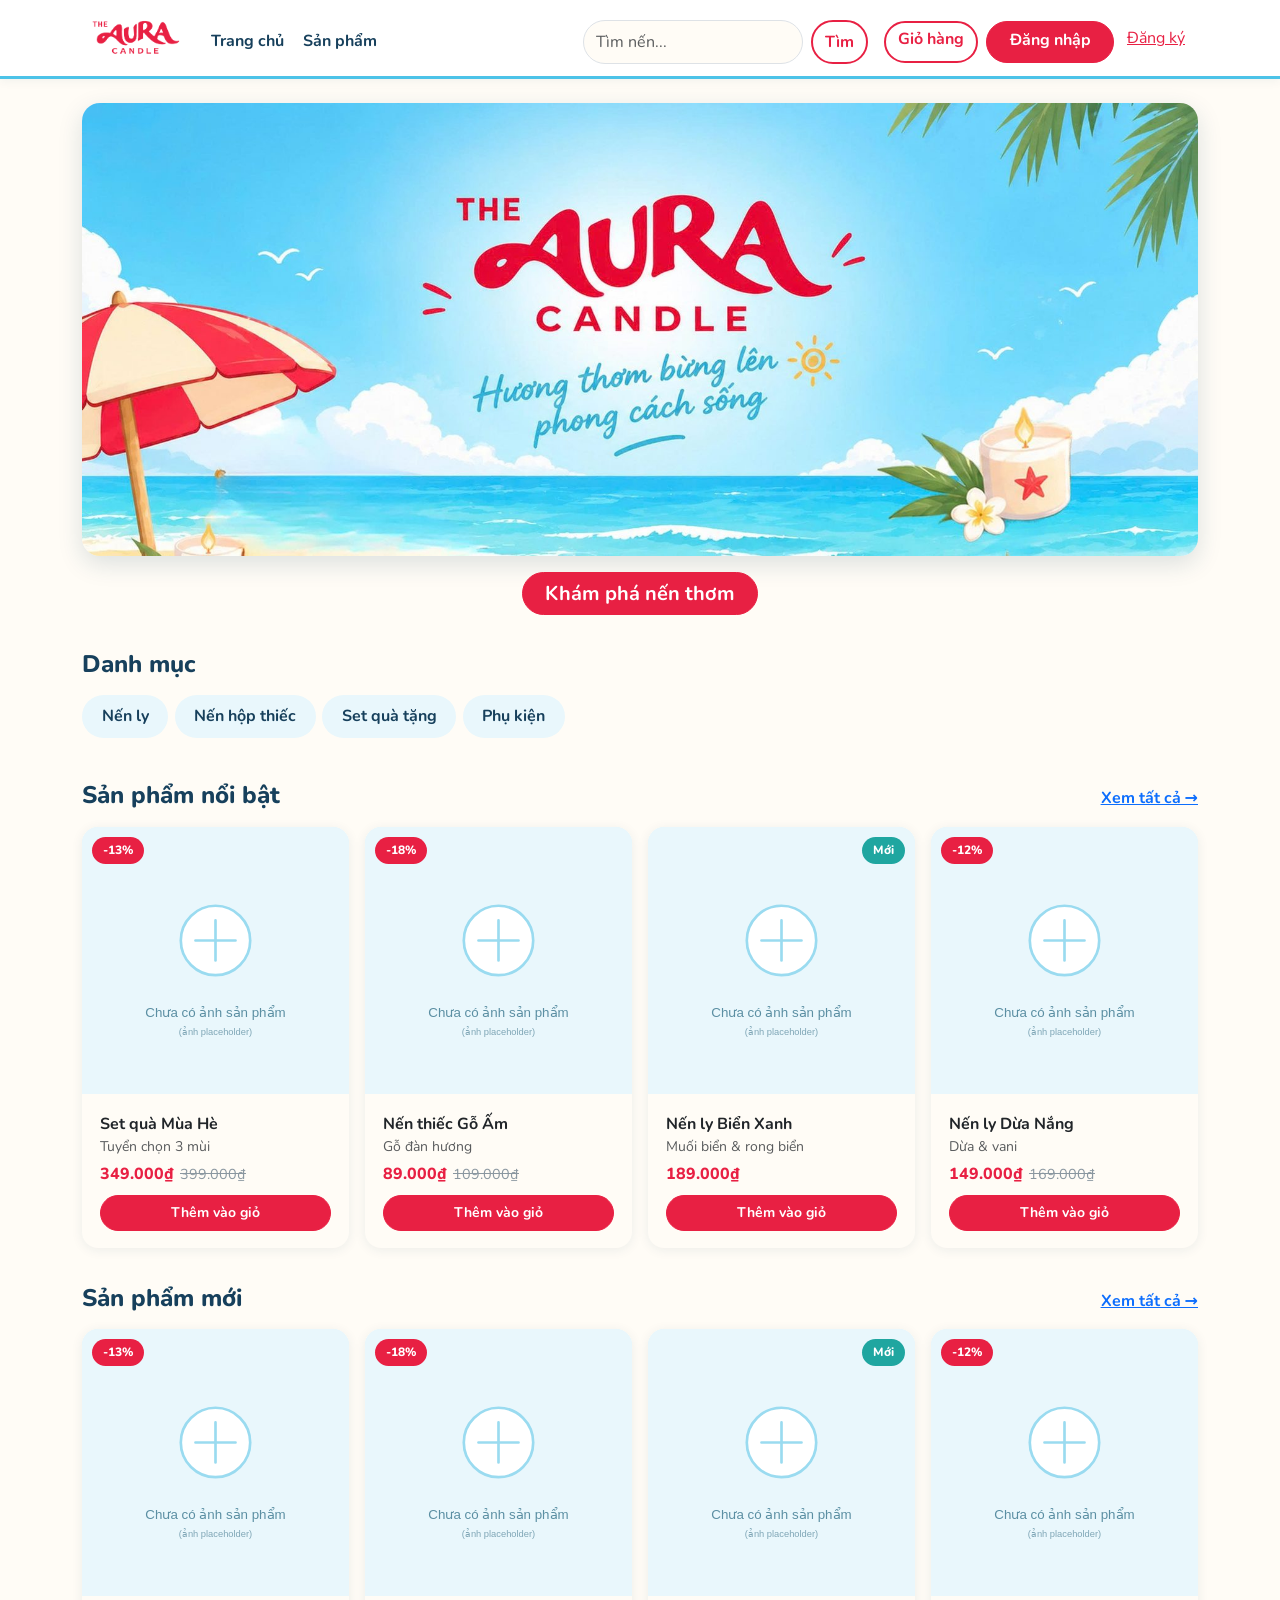
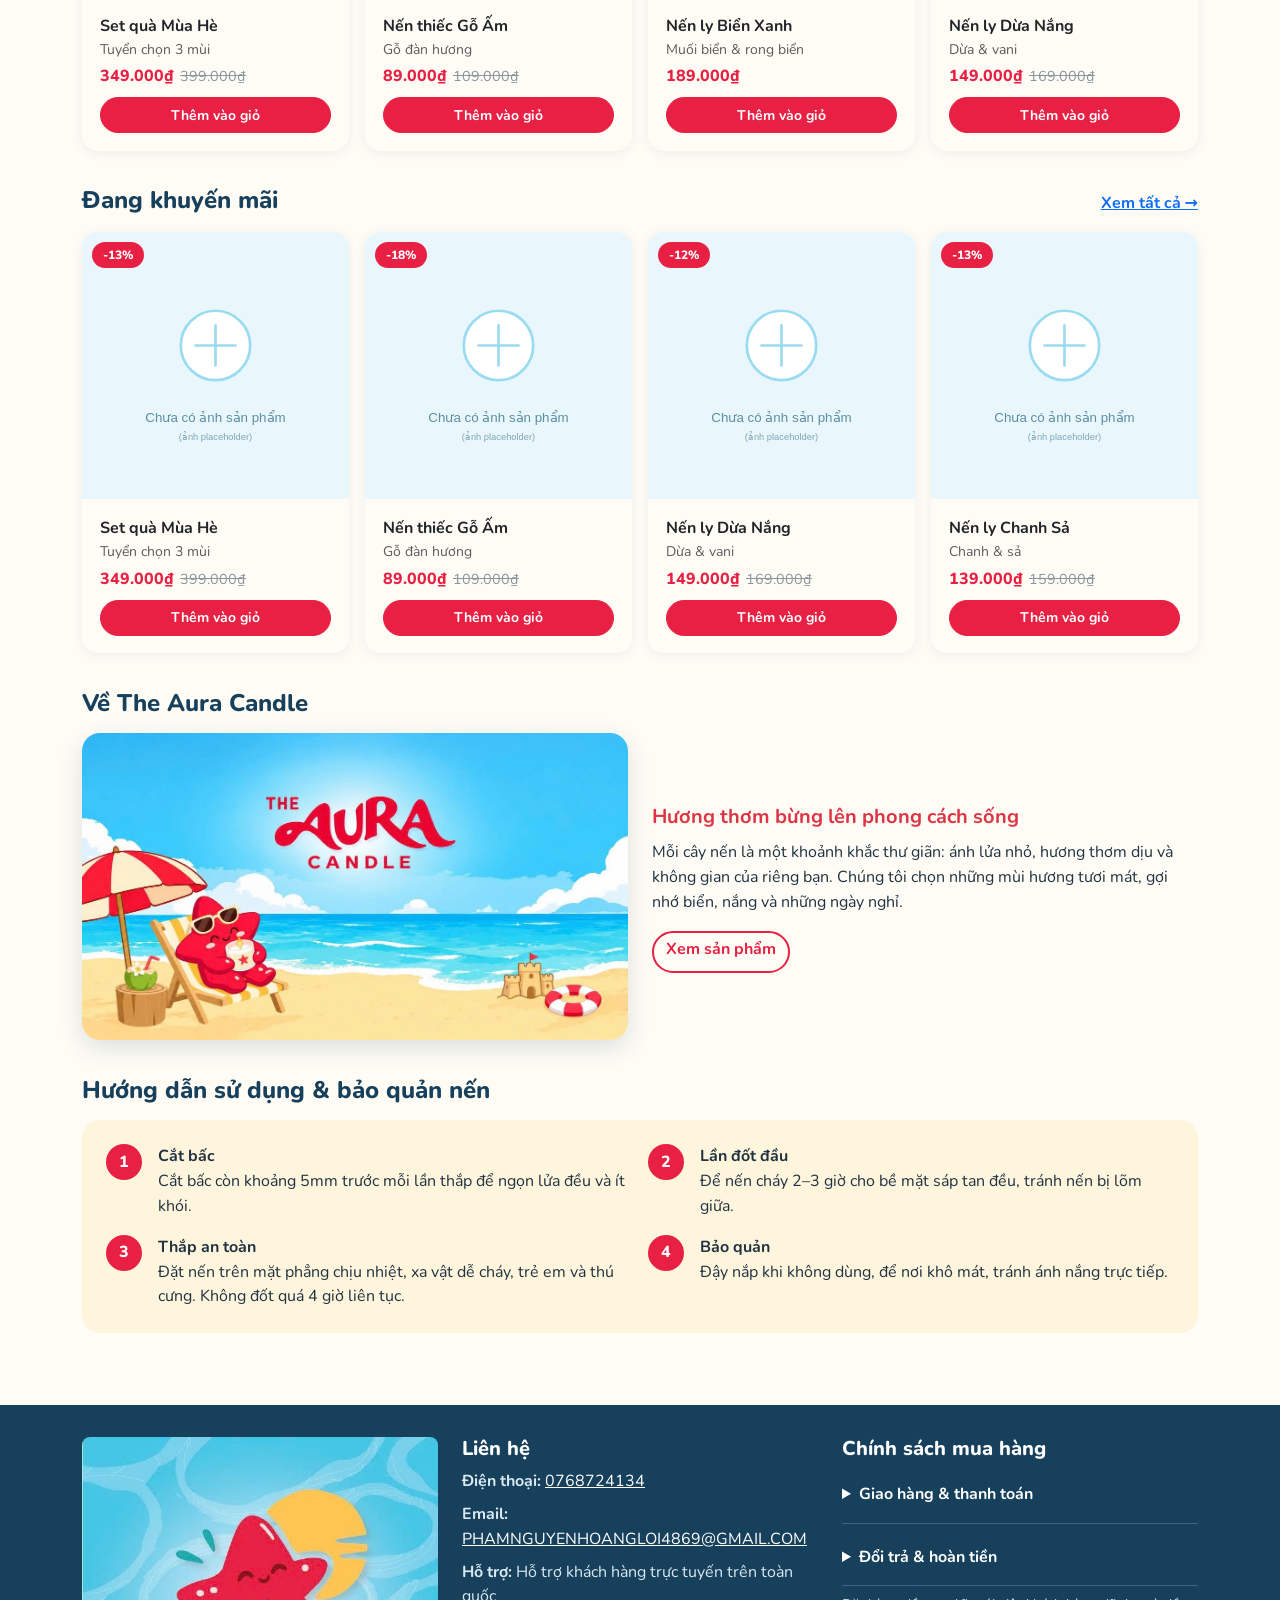
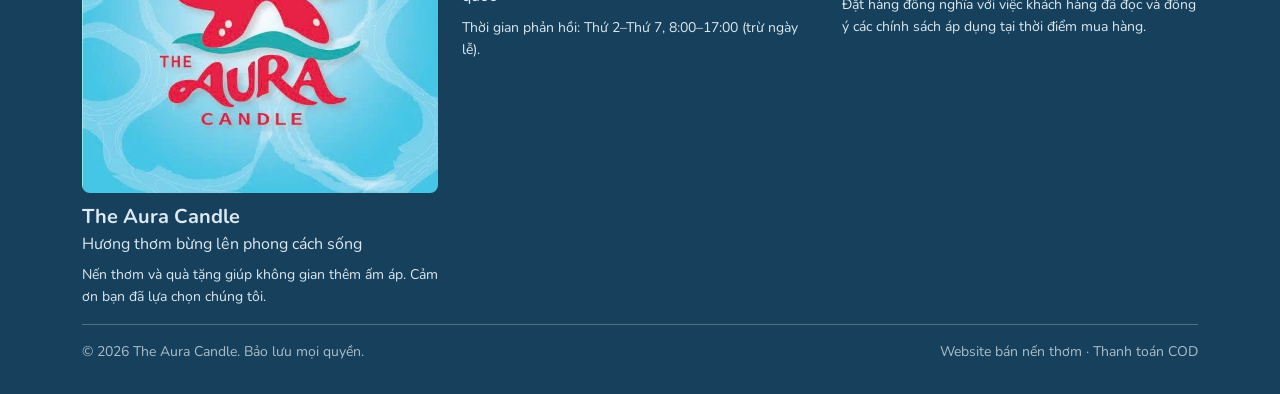
==== commit 202bcae9: "bb" ====
--- a/index.html
+++ b/index.html
@@ -150,7 +150,6 @@
 [data-bs-theme=dark] .aura-nav .nav-link,[data-bs-theme=dark] .nav-pills .nav-link{color:#e8f4fb}
 [data-bs-theme=dark] .info-band{background:#2a2a22;color:#eee}[data-bs-theme=dark] .text-dark{color:#e6eef4!important}[data-bs-theme=dark] .chip{background:#1d3444;color:#e8f4fb}
 </style></head><body><script>if(window.matchMedia&&matchMedia('(prefers-color-scheme: dark)').matches)document.documentElement.setAttribute('data-bs-theme','dark');</script>
-<div class="demo-bar">Bản demo giao diện – dữ liệu mẫu chạy trong trình duyệt, đặt lại khi tải lại trang. Bản thật dùng ASP.NET Core + SQL Server (trong file ZIP).</div>
 <div id="nav"></div><main id="app" class="container py-4"></main><footer id="footer"></footer><div id="toasts" class="toast-container position-fixed bottom-0 end-0 p-3"></div><div id="modalHost"></div>
 <script>/*!
   * Bootstrap v5.3.3 (https://getbootstrap.com/)
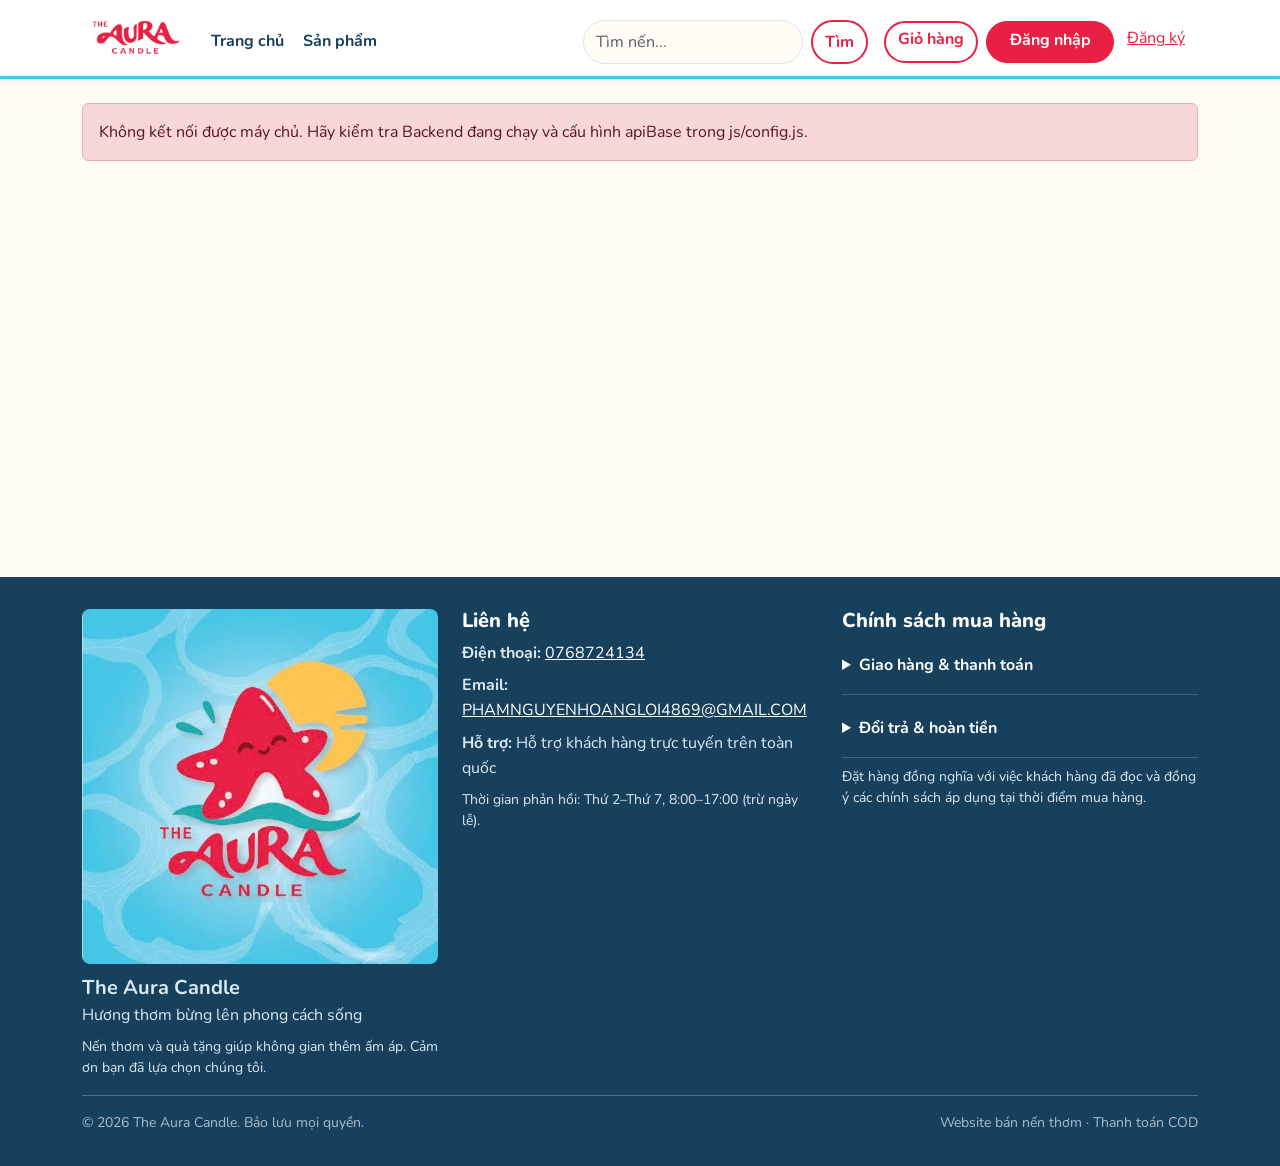
==== commit 81efc943: "Deploy local frontend to GitHub Pages" ====
--- a/index.html
+++ b/index.html
@@ -1,805 +1,23 @@
-<!DOCTYPE html><html lang="vi"><head><meta charset="utf-8"><meta name="viewport" content="width=device-width, initial-scale=1, viewport-fit=cover"><title>The Aura Candle – Demo NenThomStore</title>
-<link rel="preconnect" href="https://fonts.googleapis.com"><link href="https://fonts.googleapis.com/css2?family=Nunito:wght@400;600;700;800&display=swap" rel="stylesheet">
-<style>@charset "UTF-8";/*!
- * Bootstrap  v5.3.3 (https://getbootstrap.com/)
- * Copyright 2011-2024 The Bootstrap Authors
- * Licensed under MIT (https://github.com/twbs/bootstrap/blob/main/LICENSE)
- */:root,[data-bs-theme=light]{--bs-blue:#0d6efd;--bs-indigo:#6610f2;--bs-purple:#6f42c1;--bs-pink:#d63384;--bs-red:#dc3545;--bs-orange:#fd7e14;--bs-yellow:#ffc107;--bs-green:#198754;--bs-teal:#20c997;--bs-cyan:#0dcaf0;--bs-black:#000;--bs-white:#fff;--bs-gray:#6c757d;--bs-gray-dark:#343a40;--bs-gray-100:#f8f9fa;--bs-gray-200:#e9ecef;--bs-gray-300:#dee2e6;--bs-gray-400:#ced4da;--bs-gray-500:#adb5bd;--bs-gray-600:#6c757d;--bs-gray-700:#495057;--bs-gray-800:#343a40;--bs-gray-900:#212529;--bs-primary:#0d6efd;--bs-secondary:#6c757d;--bs-success:#198754;--bs-info:#0dcaf0;--bs-warning:#ffc107;--bs-danger:#dc3545;--bs-light:#f8f9fa;--bs-dark:#212529;--bs-primary-rgb:13,110,253;--bs-secondary-rgb:108,117,125;--bs-success-rgb:25,135,84;--bs-info-rgb:13,202,240;--bs-warning-rgb:255,193,7;--bs-danger-rgb:220,53,69;--bs-light-rgb:248,249,250;--bs-dark-rgb:33,37,41;--bs-primary-text-emphasis:#052c65;--bs-secondary-text-emphasis:#2b2f32;--bs-success-text-emphasis:#0a3622;--bs-info-text-emphasis:#055160;--bs-warning-text-emphasis:#664d03;--bs-danger-text-emphasis:#58151c;--bs-light-text-emphasis:#495057;--bs-dark-text-emphasis:#495057;--bs-primary-bg-subtle:#cfe2ff;--bs-secondary-bg-subtle:#e2e3e5;--bs-success-bg-subtle:#d1e7dd;--bs-info-bg-subtle:#cff4fc;--bs-warning-bg-subtle:#fff3cd;--bs-danger-bg-subtle:#f8d7da;--bs-light-bg-subtle:#fcfcfd;--bs-dark-bg-subtle:#ced4da;--bs-primary-border-subtle:#9ec5fe;--bs-secondary-border-subtle:#c4c8cb;--bs-success-border-subtle:#a3cfbb;--bs-info-border-subtle:#9eeaf9;--bs-warning-border-subtle:#ffe69c;--bs-danger-border-subtle:#f1aeb5;--bs-light-border-subtle:#e9ecef;--bs-dark-border-subtle:#adb5bd;--bs-white-rgb:255,255,255;--bs-black-rgb:0,0,0;--bs-font-sans-serif:system-ui,-apple-system,"Segoe UI",Roboto,"Helvetica Neue","Noto Sans","Liberation Sans",Arial,sans-serif,"Apple Color Emoji","Segoe UI Emoji","Segoe UI Symbol","Noto Color Emoji";--bs-font-monospace:SFMono-Regular,Menlo,Monaco,Consolas,"Liberation Mono","Courier New",monospace;--bs-gradient:linear-gradient(180deg, rgba(255, 255, 255, 0.15), rgba(255, 255, 255, 0));--bs-body-font-family:var(--bs-font-sans-serif);--bs-body-font-size:1rem;--bs-body-font-weight:400;--bs-body-line-height:1.5;--bs-body-color:#212529;--bs-body-color-rgb:33,37,41;--bs-body-bg:#fff;--bs-body-bg-rgb:255,255,255;--bs-emphasis-color:#000;--bs-emphasis-color-rgb:0,0,0;--bs-secondary-color:rgba(33, 37, 41, 0.75);--bs-secondary-color-rgb:33,37,41;--bs-secondary-bg:#e9ecef;--bs-secondary-bg-rgb:233,236,239;--bs-tertiary-color:rgba(33, 37, 41, 0.5);--bs-tertiary-color-rgb:33,37,41;--bs-tertiary-bg:#f8f9fa;--bs-tertiary-bg-rgb:248,249,250;--bs-heading-color:inherit;--bs-link-color:#0d6efd;--bs-link-color-rgb:13,110,253;--bs-link-decoration:underline;--bs-link-hover-color:#0a58ca;--bs-link-hover-color-rgb:10,88,202;--bs-code-color:#d63384;--bs-highlight-color:#212529;--bs-highlight-bg:#fff3cd;--bs-border-width:1px;--bs-border-style:solid;--bs-border-color:#dee2e6;--bs-border-color-translucent:rgba(0, 0, 0, 0.175);--bs-border-radius:0.375rem;--bs-border-radius-sm:0.25rem;--bs-border-radius-lg:0.5rem;--bs-border-radius-xl:1rem;--bs-border-radius-xxl:2rem;--bs-border-radius-2xl:var(--bs-border-radius-xxl);--bs-border-radius-pill:50rem;--bs-box-shadow:0 0.5rem 1rem rgba(0, 0, 0, 0.15);--bs-box-shadow-sm:0 0.125rem 0.25rem rgba(0, 0, 0, 0.075);--bs-box-shadow-lg:0 1rem 3rem rgba(0, 0, 0, 0.175);--bs-box-shadow-inset:inset 0 1px 2px rgba(0, 0, 0, 0.075);--bs-focus-ring-width:0.25rem;--bs-focus-ring-opacity:0.25;--bs-focus-ring-color:rgba(13, 110, 253, 0.25);--bs-form-valid-color:#198754;--bs-form-valid-border-color:#198754;--bs-form-invalid-color:#dc3545;--bs-form-invalid-border-color:#dc3545}[data-bs-theme=dark]{color-scheme:dark;--bs-body-color:#dee2e6;--bs-body-color-rgb:222,226,230;--bs-body-bg:#212529;--bs-body-bg-rgb:33,37,41;--bs-emphasis-color:#fff;--bs-emphasis-color-rgb:255,255,255;--bs-secondary-color:rgba(222, 226, 230, 0.75);--bs-secondary-color-rgb:222,226,230;--bs-secondary-bg:#343a40;--bs-secondary-bg-rgb:52,58,64;--bs-tertiary-color:rgba(222, 226, 230, 0.5);--bs-tertiary-color-rgb:222,226,230;--bs-tertiary-bg:#2b3035;--bs-tertiary-bg-rgb:43,48,53;--bs-primary-text-emphasis:#6ea8fe;--bs-secondary-text-emphasis:#a7acb1;--bs-success-text-emphasis:#75b798;--bs-info-text-emphasis:#6edff6;--bs-warning-text-emphasis:#ffda6a;--bs-danger-text-emphasis:#ea868f;--bs-light-text-emphasis:#f8f9fa;--bs-dark-text-emphasis:#dee2e6;--bs-primary-bg-subtle:#031633;--bs-secondary-bg-subtle:#161719;--bs-success-bg-subtle:#051b11;--bs-info-bg-subtle:#032830;--bs-warning-bg-subtle:#332701;--bs-danger-bg-subtle:#2c0b0e;--bs-light-bg-subtle:#343a40;--bs-dark-bg-subtle:#1a1d20;--bs-primary-border-subtle:#084298;--bs-secondary-border-subtle:#41464b;--bs-success-border-subtle:#0f5132;--bs-info-border-subtle:#087990;--bs-warning-border-subtle:#997404;--bs-danger-border-subtle:#842029;--bs-light-border-subtle:#495057;--bs-dark-border-subtle:#343a40;--bs-heading-color:inherit;--bs-link-color:#6ea8fe;--bs-link-hover-color:#8bb9fe;--bs-link-color-rgb:110,168,254;--bs-link-hover-color-rgb:139,185,254;--bs-code-color:#e685b5;--bs-highlight-color:#dee2e6;--bs-highlight-bg:#664d03;--bs-border-color:#495057;--bs-border-color-translucent:rgba(255, 255, 255, 0.15);--bs-form-valid-color:#75b798;--bs-form-valid-border-color:#75b798;--bs-form-invalid-color:#ea868f;--bs-form-invalid-border-color:#ea868f}*,::after,::before{box-sizing:border-box}@media (prefers-reduced-motion:no-preference){:root{scroll-behavior:smooth}}body{margin:0;font-family:var(--bs-body-font-family);font-size:var(--bs-body-font-size);font-weight:var(--bs-body-font-weight);line-height:var(--bs-body-line-height);color:var(--bs-body-color);text-align:var(--bs-body-text-align);background-color:var(--bs-body-bg);-webkit-text-size-adjust:100%;-webkit-tap-highlight-color:transparent}hr{margin:1rem 0;color:inherit;border:0;border-top:var(--bs-border-width) solid;opacity:.25}.h1,.h2,.h3,.h4,.h5,.h6,h1,h2,h3,h4,h5,h6{margin-top:0;margin-bottom:.5rem;font-weight:500;line-height:1.2;color:var(--bs-heading-color)}.h1,h1{font-size:calc(1.375rem + 1.5vw)}@media (min-width:1200px){.h1,h1{font-size:2.5rem}}.h2,h2{font-size:calc(1.325rem + .9vw)}@media (min-width:1200px){.h2,h2{font-size:2rem}}.h3,h3{font-size:calc(1.3rem + .6vw)}@media (min-width:1200px){.h3,h3{font-size:1.75rem}}.h4,h4{font-size:calc(1.275rem + .3vw)}@media (min-width:1200px){.h4,h4{font-size:1.5rem}}.h5,h5{font-size:1.25rem}.h6,h6{font-size:1rem}p{margin-top:0;margin-bottom:1rem}abbr[title]{-webkit-text-decoration:underline dotted;text-decoration:underline dotted;cursor:help;-webkit-text-decoration-skip-ink:none;text-decoration-skip-ink:none}address{margin-bottom:1rem;font-style:normal;line-height:inherit}ol,ul{padding-left:2rem}dl,ol,ul{margin-top:0;margin-bottom:1rem}ol ol,ol ul,ul ol,ul ul{margin-bottom:0}dt{font-weight:700}dd{margin-bottom:.5rem;margin-left:0}blockquote{margin:0 0 1rem}b,strong{font-weight:bolder}.small,small{font-size:.875em}.mark,mark{padding:.1875em;color:var(--bs-highlight-color);background-color:var(--bs-highlight-bg)}sub,sup{position:relative;font-size:.75em;line-height:0;vertical-align:baseline}sub{bottom:-.25em}sup{top:-.5em}a{color:rgba(var(--bs-link-color-rgb),var(--bs-link-opacity,1));text-decoration:underline}a:hover{--bs-link-color-rgb:var(--bs-link-hover-color-rgb)}a:not([href]):not([class]),a:not([href]):not([class]):hover{color:inherit;text-decoration:none}code,kbd,pre,samp{font-family:var(--bs-font-monospace);font-size:1em}pre{display:block;margin-top:0;margin-bottom:1rem;overflow:auto;font-size:.875em}pre code{font-size:inherit;color:inherit;word-break:normal}code{font-size:.875em;color:var(--bs-code-color);word-wrap:break-word}a>code{color:inherit}kbd{padding:.1875rem .375rem;font-size:.875em;color:var(--bs-body-bg);background-color:var(--bs-body-color);border-radius:.25rem}kbd kbd{padding:0;font-size:1em}figure{margin:0 0 1rem}img,svg{vertical-align:middle}table{caption-side:bottom;border-collapse:collapse}caption{padding-top:.5rem;padding-bottom:.5rem;color:var(--bs-secondary-color);text-align:left}th{text-align:inherit;text-align:-webkit-match-parent}tbody,td,tfoot,th,thead,tr{border-color:inherit;border-style:solid;border-width:0}label{display:inline-block}button{border-radius:0}button:focus:not(:focus-visible){outline:0}button,input,optgroup,select,textarea{margin:0;font-family:inherit;font-size:inherit;line-height:inherit}button,select{text-transform:none}[role=button]{cursor:pointer}select{word-wrap:normal}select:disabled{opacity:1}[list]:not([type=date]):not([type=datetime-local]):not([type=month]):not([type=week]):not([type=time])::-webkit-calendar-picker-indicator{display:none!important}[type=button],[type=reset],[type=submit],button{-webkit-appearance:button}[type=button]:not(:disabled),[type=reset]:not(:disabled),[type=submit]:not(:disabled),button:not(:disabled){cursor:pointer}::-moz-focus-inner{padding:0;border-style:none}textarea{resize:vertical}fieldset{min-width:0;padding:0;margin:0;border:0}legend{float:left;width:100%;padding:0;margin-bottom:.5rem;font-size:calc(1.275rem + .3vw);line-height:inherit}@media (min-width:1200px){legend{font-size:1.5rem}}legend+*{clear:left}::-webkit-datetime-edit-day-field,::-webkit-datetime-edit-fields-wrapper,::-webkit-datetime-edit-hour-field,::-webkit-datetime-edit-minute,::-webkit-datetime-edit-month-field,::-webkit-datetime-edit-text,::-webkit-datetime-edit-year-field{padding:0}::-webkit-inner-spin-button{height:auto}[type=search]{-webkit-appearance:textfield;outline-offset:-2px}::-webkit-search-decoration{-webkit-appearance:none}::-webkit-color-swatch-wrapper{padding:0}::-webkit-file-upload-button{font:inherit;-webkit-appearance:button}::file-selector-button{font:inherit;-webkit-appearance:button}output{display:inline-block}iframe{border:0}summary{display:list-item;cursor:pointer}progress{vertical-align:baseline}[hidden]{display:none!important}.lead{font-size:1.25rem;font-weight:300}.display-1{font-size:calc(1.625rem + 4.5vw);font-weight:300;line-height:1.2}@media (min-width:1200px){.display-1{font-size:5rem}}.display-2{font-size:calc(1.575rem + 3.9vw);font-weight:300;line-height:1.2}@media (min-width:1200px){.display-2{font-size:4.5rem}}.display-3{font-size:calc(1.525rem + 3.3vw);font-weight:300;line-height:1.2}@media (min-width:1200px){.display-3{font-size:4rem}}.display-4{font-size:calc(1.475rem + 2.7vw);font-weight:300;line-height:1.2}@media (min-width:1200px){.display-4{font-size:3.5rem}}.display-5{font-size:calc(1.425rem + 2.1vw);font-weight:300;line-height:1.2}@media (min-width:1200px){.display-5{font-size:3rem}}.display-6{font-size:calc(1.375rem + 1.5vw);font-weight:300;line-height:1.2}@media (min-width:1200px){.display-6{font-size:2.5rem}}.list-unstyled{padding-left:0;list-style:none}.list-inline{padding-left:0;list-style:none}.list-inline-item{display:inline-block}.list-inline-item:not(:last-child){margin-right:.5rem}.initialism{font-size:.875em;text-transform:uppercase}.blockquote{margin-bottom:1rem;font-size:1.25rem}.blockquote>:last-child{margin-bottom:0}.blockquote-footer{margin-top:-1rem;margin-bottom:1rem;font-size:.875em;color:#6c757d}.blockquote-footer::before{content:"— "}.img-fluid{max-width:100%;height:auto}.img-thumbnail{padding:.25rem;background-color:var(--bs-body-bg);border:var(--bs-border-width) solid var(--bs-border-color);border-radius:var(--bs-border-radius);max-width:100%;height:auto}.figure{display:inline-block}.figure-img{margin-bottom:.5rem;line-height:1}.figure-caption{font-size:.875em;color:var(--bs-secondary-color)}.container,.container-fluid,.container-lg,.container-md,.container-sm,.container-xl,.container-xxl{--bs-gutter-x:1.5rem;--bs-gutter-y:0;width:100%;padding-right:calc(var(--bs-gutter-x) * .5);padding-left:calc(var(--bs-gutter-x) * .5);margin-right:auto;margin-left:auto}@media (min-width:576px){.container,.container-sm{max-width:540px}}@media (min-width:768px){.container,.container-md,.container-sm{max-width:720px}}@media (min-width:992px){.container,.container-lg,.container-md,.container-sm{max-width:960px}}@media (min-width:1200px){.container,.container-lg,.container-md,.container-sm,.container-xl{max-width:1140px}}@media (min-width:1400px){.container,.container-lg,.container-md,.container-sm,.container-xl,.container-xxl{max-width:1320px}}:root{--bs-breakpoint-xs:0;--bs-breakpoint-sm:576px;--bs-breakpoint-md:768px;--bs-breakpoint-lg:992px;--bs-breakpoint-xl:1200px;--bs-breakpoint-xxl:1400px}.row{--bs-gutter-x:1.5rem;--bs-gutter-y:0;display:flex;flex-wrap:wrap;margin-top:calc(-1 * var(--bs-gutter-y));margin-right:calc(-.5 * var(--bs-gutter-x));margin-left:calc(-.5 * var(--bs-gutter-x))}.row>*{flex-shrink:0;width:100%;max-width:100%;padding-right:calc(var(--bs-gutter-x) * .5);padding-left:calc(var(--bs-gutter-x) * .5);margin-top:var(--bs-gutter-y)}.col{flex:1 0 0%}.row-cols-auto>*{flex:0 0 auto;width:auto}.row-cols-1>*{flex:0 0 auto;width:100%}.row-cols-2>*{flex:0 0 auto;width:50%}.row-cols-3>*{flex:0 0 auto;width:33.33333333%}.row-cols-4>*{flex:0 0 auto;width:25%}.row-cols-5>*{flex:0 0 auto;width:20%}.row-cols-6>*{flex:0 0 auto;width:16.66666667%}.col-auto{flex:0 0 auto;width:auto}.col-1{flex:0 0 auto;width:8.33333333%}.col-2{flex:0 0 auto;width:16.66666667%}.col-3{flex:0 0 auto;width:25%}.col-4{flex:0 0 auto;width:33.33333333%}.col-5{flex:0 0 auto;width:41.66666667%}.col-6{flex:0 0 auto;width:50%}.col-7{flex:0 0 auto;width:58.33333333%}.col-8{flex:0 0 auto;width:66.66666667%}.col-9{flex:0 0 auto;width:75%}.col-10{flex:0 0 auto;width:83.33333333%}.col-11{flex:0 0 auto;width:91.66666667%}.col-12{flex:0 0 auto;width:100%}.offset-1{margin-left:8.33333333%}.offset-2{margin-left:16.66666667%}.offset-3{margin-left:25%}.offset-4{margin-left:33.33333333%}.offset-5{margin-left:41.66666667%}.offset-6{margin-left:50%}.offset-7{margin-left:58.33333333%}.offset-8{margin-left:66.66666667%}.offset-9{margin-left:75%}.offset-10{margin-left:83.33333333%}.offset-11{margin-left:91.66666667%}.g-0,.gx-0{--bs-gutter-x:0}.g-0,.gy-0{--bs-gutter-y:0}.g-1,.gx-1{--bs-gutter-x:0.25rem}.g-1,.gy-1{--bs-gutter-y:0.25rem}.g-2,.gx-2{--bs-gutter-x:0.5rem}.g-2,.gy-2{--bs-gutter-y:0.5rem}.g-3,.gx-3{--bs-gutter-x:1rem}.g-3,.gy-3{--bs-gutter-y:1rem}.g-4,.gx-4{--bs-gutter-x:1.5rem}.g-4,.gy-4{--bs-gutter-y:1.5rem}.g-5,.gx-5{--bs-gutter-x:3rem}.g-5,.gy-5{--bs-gutter-y:3rem}@media (min-width:576px){.col-sm{flex:1 0 0%}.row-cols-sm-auto>*{flex:0 0 auto;width:auto}.row-cols-sm-1>*{flex:0 0 auto;width:100%}.row-cols-sm-2>*{flex:0 0 auto;width:50%}.row-cols-sm-3>*{flex:0 0 auto;width:33.33333333%}.row-cols-sm-4>*{flex:0 0 auto;width:25%}.row-cols-sm-5>*{flex:0 0 auto;width:20%}.row-cols-sm-6>*{flex:0 0 auto;width:16.66666667%}.col-sm-auto{flex:0 0 auto;width:auto}.col-sm-1{flex:0 0 auto;width:8.33333333%}.col-sm-2{flex:0 0 auto;width:16.66666667%}.col-sm-3{flex:0 0 auto;width:25%}.col-sm-4{flex:0 0 auto;width:33.33333333%}.col-sm-5{flex:0 0 auto;width:41.66666667%}.col-sm-6{flex:0 0 auto;width:50%}.col-sm-7{flex:0 0 auto;width:58.33333333%}.col-sm-8{flex:0 0 auto;width:66.66666667%}.col-sm-9{flex:0 0 auto;width:75%}.col-sm-10{flex:0 0 auto;width:83.33333333%}.col-sm-11{flex:0 0 auto;width:91.66666667%}.col-sm-12{flex:0 0 auto;width:100%}.offset-sm-0{margin-left:0}.offset-sm-1{margin-left:8.33333333%}.offset-sm-2{margin-left:16.66666667%}.offset-sm-3{margin-left:25%}.offset-sm-4{margin-left:33.33333333%}.offset-sm-5{margin-left:41.66666667%}.offset-sm-6{margin-left:50%}.offset-sm-7{margin-left:58.33333333%}.offset-sm-8{margin-left:66.66666667%}.offset-sm-9{margin-left:75%}.offset-sm-10{margin-left:83.33333333%}.offset-sm-11{margin-left:91.66666667%}.g-sm-0,.gx-sm-0{--bs-gutter-x:0}.g-sm-0,.gy-sm-0{--bs-gutter-y:0}.g-sm-1,.gx-sm-1{--bs-gutter-x:0.25rem}.g-sm-1,.gy-sm-1{--bs-gutter-y:0.25rem}.g-sm-2,.gx-sm-2{--bs-gutter-x:0.5rem}.g-sm-2,.gy-sm-2{--bs-gutter-y:0.5rem}.g-sm-3,.gx-sm-3{--bs-gutter-x:1rem}.g-sm-3,.gy-sm-3{--bs-gutter-y:1rem}.g-sm-4,.gx-sm-4{--bs-gutter-x:1.5rem}.g-sm-4,.gy-sm-4{--bs-gutter-y:1.5rem}.g-sm-5,.gx-sm-5{--bs-gutter-x:3rem}.g-sm-5,.gy-sm-5{--bs-gutter-y:3rem}}@media (min-width:768px){.col-md{flex:1 0 0%}.row-cols-md-auto>*{flex:0 0 auto;width:auto}.row-cols-md-1>*{flex:0 0 auto;width:100%}.row-cols-md-2>*{flex:0 0 auto;width:50%}.row-cols-md-3>*{flex:0 0 auto;width:33.33333333%}.row-cols-md-4>*{flex:0 0 auto;width:25%}.row-cols-md-5>*{flex:0 0 auto;width:20%}.row-cols-md-6>*{flex:0 0 auto;width:16.66666667%}.col-md-auto{flex:0 0 auto;width:auto}.col-md-1{flex:0 0 auto;width:8.33333333%}.col-md-2{flex:0 0 auto;width:16.66666667%}.col-md-3{flex:0 0 auto;width:25%}.col-md-4{flex:0 0 auto;width:33.33333333%}.col-md-5{flex:0 0 auto;width:41.66666667%}.col-md-6{flex:0 0 auto;width:50%}.col-md-7{flex:0 0 auto;width:58.33333333%}.col-md-8{flex:0 0 auto;width:66.66666667%}.col-md-9{flex:0 0 auto;width:75%}.col-md-10{flex:0 0 auto;width:83.33333333%}.col-md-11{flex:0 0 auto;width:91.66666667%}.col-md-12{flex:0 0 auto;width:100%}.offset-md-0{margin-left:0}.offset-md-1{margin-left:8.33333333%}.offset-md-2{margin-left:16.66666667%}.offset-md-3{margin-left:25%}.offset-md-4{margin-left:33.33333333%}.offset-md-5{margin-left:41.66666667%}.offset-md-6{margin-left:50%}.offset-md-7{margin-left:58.33333333%}.offset-md-8{margin-left:66.66666667%}.offset-md-9{margin-left:75%}.offset-md-10{margin-left:83.33333333%}.offset-md-11{margin-left:91.66666667%}.g-md-0,.gx-md-0{--bs-gutter-x:0}.g-md-0,.gy-md-0{--bs-gutter-y:0}.g-md-1,.gx-md-1{--bs-gutter-x:0.25rem}.g-md-1,.gy-md-1{--bs-gutter-y:0.25rem}.g-md-2,.gx-md-2{--bs-gutter-x:0.5rem}.g-md-2,.gy-md-2{--bs-gutter-y:0.5rem}.g-md-3,.gx-md-3{--bs-gutter-x:1rem}.g-md-3,.gy-md-3{--bs-gutter-y:1rem}.g-md-4,.gx-md-4{--bs-gutter-x:1.5rem}.g-md-4,.gy-md-4{--bs-gutter-y:1.5rem}.g-md-5,.gx-md-5{--bs-gutter-x:3rem}.g-md-5,.gy-md-5{--bs-gutter-y:3rem}}@media (min-width:992px){.col-lg{flex:1 0 0%}.row-cols-lg-auto>*{flex:0 0 auto;width:auto}.row-cols-lg-1>*{flex:0 0 auto;width:100%}.row-cols-lg-2>*{flex:0 0 auto;width:50%}.row-cols-lg-3>*{flex:0 0 auto;width:33.33333333%}.row-cols-lg-4>*{flex:0 0 auto;width:25%}.row-cols-lg-5>*{flex:0 0 auto;width:20%}.row-cols-lg-6>*{flex:0 0 auto;width:16.66666667%}.col-lg-auto{flex:0 0 auto;width:auto}.col-lg-1{flex:0 0 auto;width:8.33333333%}.col-lg-2{flex:0 0 auto;width:16.66666667%}.col-lg-3{flex:0 0 auto;width:25%}.col-lg-4{flex:0 0 auto;width:33.33333333%}.col-lg-5{flex:0 0 auto;width:41.66666667%}.col-lg-6{flex:0 0 auto;width:50%}.col-lg-7{flex:0 0 auto;width:58.33333333%}.col-lg-8{flex:0 0 auto;width:66.66666667%}.col-lg-9{flex:0 0 auto;width:75%}.col-lg-10{flex:0 0 auto;width:83.33333333%}.col-lg-11{flex:0 0 auto;width:91.66666667%}.col-lg-12{flex:0 0 auto;width:100%}.offset-lg-0{margin-left:0}.offset-lg-1{margin-left:8.33333333%}.offset-lg-2{margin-left:16.66666667%}.offset-lg-3{margin-left:25%}.offset-lg-4{margin-left:33.33333333%}.offset-lg-5{margin-left:41.66666667%}.offset-lg-6{margin-left:50%}.offset-lg-7{margin-left:58.33333333%}.offset-lg-8{margin-left:66.66666667%}.offset-lg-9{margin-left:75%}.offset-lg-10{margin-left:83.33333333%}.offset-lg-11{margin-left:91.66666667%}.g-lg-0,.gx-lg-0{--bs-gutter-x:0}.g-lg-0,.gy-lg-0{--bs-gutter-y:0}.g-lg-1,.gx-lg-1{--bs-gutter-x:0.25rem}.g-lg-1,.gy-lg-1{--bs-gutter-y:0.25rem}.g-lg-2,.gx-lg-2{--bs-gutter-x:0.5rem}.g-lg-2,.gy-lg-2{--bs-gutter-y:0.5rem}.g-lg-3,.gx-lg-3{--bs-gutter-x:1rem}.g-lg-3,.gy-lg-3{--bs-gutter-y:1rem}.g-lg-4,.gx-lg-4{--bs-gutter-x:1.5rem}.g-lg-4,.gy-lg-4{--bs-gutter-y:1.5rem}.g-lg-5,.gx-lg-5{--bs-gutter-x:3rem}.g-lg-5,.gy-lg-5{--bs-gutter-y:3rem}}@media (min-width:1200px){.col-xl{flex:1 0 0%}.row-cols-xl-auto>*{flex:0 0 auto;width:auto}.row-cols-xl-1>*{flex:0 0 auto;width:100%}.row-cols-xl-2>*{flex:0 0 auto;width:50%}.row-cols-xl-3>*{flex:0 0 auto;width:33.33333333%}.row-cols-xl-4>*{flex:0 0 auto;width:25%}.row-cols-xl-5>*{flex:0 0 auto;width:20%}.row-cols-xl-6>*{flex:0 0 auto;width:16.66666667%}.col-xl-auto{flex:0 0 auto;width:auto}.col-xl-1{flex:0 0 auto;width:8.33333333%}.col-xl-2{flex:0 0 auto;width:16.66666667%}.col-xl-3{flex:0 0 auto;width:25%}.col-xl-4{flex:0 0 auto;width:33.33333333%}.col-xl-5{flex:0 0 auto;width:41.66666667%}.col-xl-6{flex:0 0 auto;width:50%}.col-xl-7{flex:0 0 auto;width:58.33333333%}.col-xl-8{flex:0 0 auto;width:66.66666667%}.col-xl-9{flex:0 0 auto;width:75%}.col-xl-10{flex:0 0 auto;width:83.33333333%}.col-xl-11{flex:0 0 auto;width:91.66666667%}.col-xl-12{flex:0 0 auto;width:100%}.offset-xl-0{margin-left:0}.offset-xl-1{margin-left:8.33333333%}.offset-xl-2{margin-left:16.66666667%}.offset-xl-3{margin-left:25%}.offset-xl-4{margin-left:33.33333333%}.offset-xl-5{margin-left:41.66666667%}.offset-xl-6{margin-left:50%}.offset-xl-7{margin-left:58.33333333%}.offset-xl-8{margin-left:66.66666667%}.offset-xl-9{margin-left:75%}.offset-xl-10{margin-left:83.33333333%}.offset-xl-11{margin-left:91.66666667%}.g-xl-0,.gx-xl-0{--bs-gutter-x:0}.g-xl-0,.gy-xl-0{--bs-gutter-y:0}.g-xl-1,.gx-xl-1{--bs-gutter-x:0.25rem}.g-xl-1,.gy-xl-1{--bs-gutter-y:0.25rem}.g-xl-2,.gx-xl-2{--bs-gutter-x:0.5rem}.g-xl-2,.gy-xl-2{--bs-gutter-y:0.5rem}.g-xl-3,.gx-xl-3{--bs-gutter-x:1rem}.g-xl-3,.gy-xl-3{--bs-gutter-y:1rem}.g-xl-4,.gx-xl-4{--bs-gutter-x:1.5rem}.g-xl-4,.gy-xl-4{--bs-gutter-y:1.5rem}.g-xl-5,.gx-xl-5{--bs-gutter-x:3rem}.g-xl-5,.gy-xl-5{--bs-gutter-y:3rem}}@media (min-width:1400px){.col-xxl{flex:1 0 0%}.row-cols-xxl-auto>*{flex:0 0 auto;width:auto}.row-cols-xxl-1>*{flex:0 0 auto;width:100%}.row-cols-xxl-2>*{flex:0 0 auto;width:50%}.row-cols-xxl-3>*{flex:0 0 auto;width:33.33333333%}.row-cols-xxl-4>*{flex:0 0 auto;width:25%}.row-cols-xxl-5>*{flex:0 0 auto;width:20%}.row-cols-xxl-6>*{flex:0 0 auto;width:16.66666667%}.col-xxl-auto{flex:0 0 auto;width:auto}.col-xxl-1{flex:0 0 auto;width:8.33333333%}.col-xxl-2{flex:0 0 auto;width:16.66666667%}.col-xxl-3{flex:0 0 auto;width:25%}.col-xxl-4{flex:0 0 auto;width:33.33333333%}.col-xxl-5{flex:0 0 auto;width:41.66666667%}.col-xxl-6{flex:0 0 auto;width:50%}.col-xxl-7{flex:0 0 auto;width:58.33333333%}.col-xxl-8{flex:0 0 auto;width:66.66666667%}.col-xxl-9{flex:0 0 auto;width:75%}.col-xxl-10{flex:0 0 auto;width:83.33333333%}.col-xxl-11{flex:0 0 auto;width:91.66666667%}.col-xxl-12{flex:0 0 auto;width:100%}.offset-xxl-0{margin-left:0}.offset-xxl-1{margin-left:8.33333333%}.offset-xxl-2{margin-left:16.66666667%}.offset-xxl-3{margin-left:25%}.offset-xxl-4{margin-left:33.33333333%}.offset-xxl-5{margin-left:41.66666667%}.offset-xxl-6{margin-left:50%}.offset-xxl-7{margin-left:58.33333333%}.offset-xxl-8{margin-left:66.66666667%}.offset-xxl-9{margin-left:75%}.offset-xxl-10{margin-left:83.33333333%}.offset-xxl-11{margin-left:91.66666667%}.g-xxl-0,.gx-xxl-0{--bs-gutter-x:0}.g-xxl-0,.gy-xxl-0{--bs-gutter-y:0}.g-xxl-1,.gx-xxl-1{--bs-gutter-x:0.25rem}.g-xxl-1,.gy-xxl-1{--bs-gutter-y:0.25rem}.g-xxl-2,.gx-xxl-2{--bs-gutter-x:0.5rem}.g-xxl-2,.gy-xxl-2{--bs-gutter-y:0.5rem}.g-xxl-3,.gx-xxl-3{--bs-gutter-x:1rem}.g-xxl-3,.gy-xxl-3{--bs-gutter-y:1rem}.g-xxl-4,.gx-xxl-4{--bs-gutter-x:1.5rem}.g-xxl-4,.gy-xxl-4{--bs-gutter-y:1.5rem}.g-xxl-5,.gx-xxl-5{--bs-gutter-x:3rem}.g-xxl-5,.gy-xxl-5{--bs-gutter-y:3rem}}.table{--bs-table-color-type:initial;--bs-table-bg-type:initial;--bs-table-color-state:initial;--bs-table-bg-state:initial;--bs-table-color:var(--bs-emphasis-color);--bs-table-bg:var(--bs-body-bg);--bs-table-border-color:var(--bs-border-color);--bs-table-accent-bg:transparent;--bs-table-striped-color:var(--bs-emphasis-color);--bs-table-striped-bg:rgba(var(--bs-emphasis-color-rgb), 0.05);--bs-table-active-color:var(--bs-emphasis-color);--bs-table-active-bg:rgba(var(--bs-emphasis-color-rgb), 0.1);--bs-table-hover-color:var(--bs-emphasis-color);--bs-table-hover-bg:rgba(var(--bs-emphasis-color-rgb), 0.075);width:100%;margin-bottom:1rem;vertical-align:top;border-color:var(--bs-table-border-color)}.table>:not(caption)>*>*{padding:.5rem .5rem;color:var(--bs-table-color-state,var(--bs-table-color-type,var(--bs-table-color)));background-color:var(--bs-table-bg);border-bottom-width:var(--bs-border-width);box-shadow:inset 0 0 0 9999px var(--bs-table-bg-state,var(--bs-table-bg-type,var(--bs-table-accent-bg)))}.table>tbody{vertical-align:inherit}.table>thead{vertical-align:bottom}.table-group-divider{border-top:calc(var(--bs-border-width) * 2) solid currentcolor}.caption-top{caption-side:top}.table-sm>:not(caption)>*>*{padding:.25rem .25rem}.table-bordered>:not(caption)>*{border-width:var(--bs-border-width) 0}.table-bordered>:not(caption)>*>*{border-width:0 var(--bs-border-width)}.table-borderless>:not(caption)>*>*{border-bottom-width:0}.table-borderless>:not(:first-child){border-top-width:0}.table-striped>tbody>tr:nth-of-type(odd)>*{--bs-table-color-type:var(--bs-table-striped-color);--bs-table-bg-type:var(--bs-table-striped-bg)}.table-striped-columns>:not(caption)>tr>:nth-child(2n){--bs-table-color-type:var(--bs-table-striped-color);--bs-table-bg-type:var(--bs-table-striped-bg)}.table-active{--bs-table-color-state:var(--bs-table-active-color);--bs-table-bg-state:var(--bs-table-active-bg)}.table-hover>tbody>tr:hover>*{--bs-table-color-state:var(--bs-table-hover-color);--bs-table-bg-state:var(--bs-table-hover-bg)}.table-primary{--bs-table-color:#000;--bs-table-bg:#cfe2ff;--bs-table-border-color:#a6b5cc;--bs-table-striped-bg:#c5d7f2;--bs-table-striped-color:#000;--bs-table-active-bg:#bacbe6;--bs-table-active-color:#000;--bs-table-hover-bg:#bfd1ec;--bs-table-hover-color:#000;color:var(--bs-table-color);border-color:var(--bs-table-border-color)}.table-secondary{--bs-table-color:#000;--bs-table-bg:#e2e3e5;--bs-table-border-color:#b5b6b7;--bs-table-striped-bg:#d7d8da;--bs-table-striped-color:#000;--bs-table-active-bg:#cbccce;--bs-table-active-color:#000;--bs-table-hover-bg:#d1d2d4;--bs-table-hover-color:#000;color:var(--bs-table-color);border-color:var(--bs-table-border-color)}.table-success{--bs-table-color:#000;--bs-table-bg:#d1e7dd;--bs-table-border-color:#a7b9b1;--bs-table-striped-bg:#c7dbd2;--bs-table-striped-color:#000;--bs-table-active-bg:#bcd0c7;--bs-table-active-color:#000;--bs-table-hover-bg:#c1d6cc;--bs-table-hover-color:#000;color:var(--bs-table-color);border-color:var(--bs-table-border-color)}.table-info{--bs-table-color:#000;--bs-table-bg:#cff4fc;--bs-table-border-color:#a6c3ca;--bs-table-striped-bg:#c5e8ef;--bs-table-striped-color:#000;--bs-table-active-bg:#badce3;--bs-table-active-color:#000;--bs-table-hover-bg:#bfe2e9;--bs-table-hover-color:#000;color:var(--bs-table-color);border-color:var(--bs-table-border-color)}.table-warning{--bs-table-color:#000;--bs-table-bg:#fff3cd;--bs-table-border-color:#ccc2a4;--bs-table-striped-bg:#f2e7c3;--bs-table-striped-color:#000;--bs-table-active-bg:#e6dbb9;--bs-table-active-color:#000;--bs-table-hover-bg:#ece1be;--bs-table-hover-color:#000;color:var(--bs-table-color);border-color:var(--bs-table-border-color)}.table-danger{--bs-table-color:#000;--bs-table-bg:#f8d7da;--bs-table-border-color:#c6acae;--bs-table-striped-bg:#eccccf;--bs-table-striped-color:#000;--bs-table-active-bg:#dfc2c4;--bs-table-active-color:#000;--bs-table-hover-bg:#e5c7ca;--bs-table-hover-color:#000;color:var(--bs-table-color);border-color:var(--bs-table-border-color)}.table-light{--bs-table-color:#000;--bs-table-bg:#f8f9fa;--bs-table-border-color:#c6c7c8;--bs-table-striped-bg:#ecedee;--bs-table-striped-color:#000;--bs-table-active-bg:#dfe0e1;--bs-table-active-color:#000;--bs-table-hover-bg:#e5e6e7;--bs-table-hover-color:#000;color:var(--bs-table-color);border-color:var(--bs-table-border-color)}.table-dark{--bs-table-color:#fff;--bs-table-bg:#212529;--bs-table-border-color:#4d5154;--bs-table-striped-bg:#2c3034;--bs-table-striped-color:#fff;--bs-table-active-bg:#373b3e;--bs-table-active-color:#fff;--bs-table-hover-bg:#323539;--bs-table-hover-color:#fff;color:var(--bs-table-color);border-color:var(--bs-table-border-color)}.table-responsive{overflow-x:auto;-webkit-overflow-scrolling:touch}@media (max-width:575.98px){.table-responsive-sm{overflow-x:auto;-webkit-overflow-scrolling:touch}}@media (max-width:767.98px){.table-responsive-md{overflow-x:auto;-webkit-overflow-scrolling:touch}}@media (max-width:991.98px){.table-responsive-lg{overflow-x:auto;-webkit-overflow-scrolling:touch}}@media (max-width:1199.98px){.table-responsive-xl{overflow-x:auto;-webkit-overflow-scrolling:touch}}@media (max-width:1399.98px){.table-responsive-xxl{overflow-x:auto;-webkit-overflow-scrolling:touch}}.form-label{margin-bottom:.5rem}.col-form-label{padding-top:calc(.375rem + var(--bs-border-width));padding-bottom:calc(.375rem + var(--bs-border-width));margin-bottom:0;font-size:inherit;line-height:1.5}.col-form-label-lg{padding-top:calc(.5rem + var(--bs-border-width));padding-bottom:calc(.5rem + var(--bs-border-width));font-size:1.25rem}.col-form-label-sm{padding-top:calc(.25rem + var(--bs-border-width));padding-bottom:calc(.25rem + var(--bs-border-width));font-size:.875rem}.form-text{margin-top:.25rem;font-size:.875em;color:var(--bs-secondary-color)}.form-control{display:block;width:100%;padding:.375rem .75rem;font-size:1rem;font-weight:400;line-height:1.5;color:var(--bs-body-color);-webkit-appearance:none;-moz-appearance:none;appearance:none;background-color:var(--bs-body-bg);background-clip:padding-box;border:var(--bs-border-width) solid var(--bs-border-color);border-radius:var(--bs-border-radius);transition:border-color .15s ease-in-out,box-shadow .15s ease-in-out}@media (prefers-reduced-motion:reduce){.form-control{transition:none}}.form-control[type=file]{overflow:hidden}.form-control[type=file]:not(:disabled):not([readonly]){cursor:pointer}.form-control:focus{color:var(--bs-body-color);background-color:var(--bs-body-bg);border-color:#86b7fe;outline:0;box-shadow:0 0 0 .25rem rgba(13,110,253,.25)}.form-control::-webkit-date-and-time-value{min-width:85px;height:1.5em;margin:0}.form-control::-webkit-datetime-edit{display:block;padding:0}.form-control::-moz-placeholder{color:var(--bs-secondary-color);opacity:1}.form-control::placeholder{color:var(--bs-secondary-color);opacity:1}.form-control:disabled{background-color:var(--bs-secondary-bg);opacity:1}.form-control::-webkit-file-upload-button{padding:.375rem .75rem;margin:-.375rem -.75rem;-webkit-margin-end:.75rem;margin-inline-end:.75rem;color:var(--bs-body-color);background-color:var(--bs-tertiary-bg);pointer-events:none;border-color:inherit;border-style:solid;border-width:0;border-inline-end-width:var(--bs-border-width);border-radius:0;-webkit-transition:color .15s ease-in-out,background-color .15s ease-in-out,border-color .15s ease-in-out,box-shadow .15s ease-in-out;transition:color .15s ease-in-out,background-color .15s ease-in-out,border-color .15s ease-in-out,box-shadow .15s ease-in-out}.form-control::file-selector-button{padding:.375rem .75rem;margin:-.375rem -.75rem;-webkit-margin-end:.75rem;margin-inline-end:.75rem;color:var(--bs-body-color);background-color:var(--bs-tertiary-bg);pointer-events:none;border-color:inherit;border-style:solid;border-width:0;border-inline-end-width:var(--bs-border-width);border-radius:0;transition:color .15s ease-in-out,background-color .15s ease-in-out,border-color .15s ease-in-out,box-shadow .15s ease-in-out}@media (prefers-reduced-motion:reduce){.form-control::-webkit-file-upload-button{-webkit-transition:none;transition:none}.form-control::file-selector-button{transition:none}}.form-control:hover:not(:disabled):not([readonly])::-webkit-file-upload-button{background-color:var(--bs-secondary-bg)}.form-control:hover:not(:disabled):not([readonly])::file-selector-button{background-color:var(--bs-secondary-bg)}.form-control-plaintext{display:block;width:100%;padding:.375rem 0;margin-bottom:0;line-height:1.5;color:var(--bs-body-color);background-color:transparent;border:solid transparent;border-width:var(--bs-border-width) 0}.form-control-plaintext:focus{outline:0}.form-control-plaintext.form-control-lg,.form-control-plaintext.form-control-sm{padding-right:0;padding-left:0}.form-control-sm{min-height:calc(1.5em + .5rem + calc(var(--bs-border-width) * 2));padding:.25rem .5rem;font-size:.875rem;border-radius:var(--bs-border-radius-sm)}.form-control-sm::-webkit-file-upload-button{padding:.25rem .5rem;margin:-.25rem -.5rem;-webkit-margin-end:.5rem;margin-inline-end:.5rem}.form-control-sm::file-selector-button{padding:.25rem .5rem;margin:-.25rem -.5rem;-webkit-margin-end:.5rem;margin-inline-end:.5rem}.form-control-lg{min-height:calc(1.5em + 1rem + calc(var(--bs-border-width) * 2));padding:.5rem 1rem;font-size:1.25rem;border-radius:var(--bs-border-radius-lg)}.form-control-lg::-webkit-file-upload-button{padding:.5rem 1rem;margin:-.5rem -1rem;-webkit-margin-end:1rem;margin-inline-end:1rem}.form-control-lg::file-selector-button{padding:.5rem 1rem;margin:-.5rem -1rem;-webkit-margin-end:1rem;margin-inline-end:1rem}textarea.form-control{min-height:calc(1.5em + .75rem + calc(var(--bs-border-width) * 2))}textarea.form-control-sm{min-height:calc(1.5em + .5rem + calc(var(--bs-border-width) * 2))}textarea.form-control-lg{min-height:calc(1.5em + 1rem + calc(var(--bs-border-width) * 2))}.form-control-color{width:3rem;height:calc(1.5em + .75rem + calc(var(--bs-border-width) * 2));padding:.375rem}.form-control-color:not(:disabled):not([readonly]){cursor:pointer}.form-control-color::-moz-color-swatch{border:0!important;border-radius:var(--bs-border-radius)}.form-control-color::-webkit-color-swatch{border:0!important;border-radius:var(--bs-border-radius)}.form-control-color.form-control-sm{height:calc(1.5em + .5rem + calc(var(--bs-border-width) * 2))}.form-control-color.form-control-lg{height:calc(1.5em + 1rem + calc(var(--bs-border-width) * 2))}.form-select{--bs-form-select-bg-img:url("data:image/svg+xml,%3csvg xmlns='http://www.w3.org/2000/svg' viewBox='0 0 16 16'%3e%3cpath fill='none' stroke='%23343a40' stroke-linecap='round' stroke-linejoin='round' stroke-width='2' d='m2 5 6 6 6-6'/%3e%3c/svg%3e");display:block;width:100%;padding:.375rem 2.25rem .375rem .75rem;font-size:1rem;font-weight:400;line-height:1.5;color:var(--bs-body-color);-webkit-appearance:none;-moz-appearance:none;appearance:none;background-color:var(--bs-body-bg);background-image:var(--bs-form-select-bg-img),var(--bs-form-select-bg-icon,none);background-repeat:no-repeat;background-position:right .75rem center;background-size:16px 12px;border:var(--bs-border-width) solid var(--bs-border-color);border-radius:var(--bs-border-radius);transition:border-color .15s ease-in-out,box-shadow .15s ease-in-out}@media (prefers-reduced-motion:reduce){.form-select{transition:none}}.form-select:focus{border-color:#86b7fe;outline:0;box-shadow:0 0 0 .25rem rgba(13,110,253,.25)}.form-select[multiple],.form-select[size]:not([size="1"]){padding-right:.75rem;background-image:none}.form-select:disabled{background-color:var(--bs-secondary-bg)}.form-select:-moz-focusring{color:transparent;text-shadow:0 0 0 var(--bs-body-color)}.form-select-sm{padding-top:.25rem;padding-bottom:.25rem;padding-left:.5rem;font-size:.875rem;border-radius:var(--bs-border-radius-sm)}.form-select-lg{padding-top:.5rem;padding-bottom:.5rem;padding-left:1rem;font-size:1.25rem;border-radius:var(--bs-border-radius-lg)}[data-bs-theme=dark] .form-select{--bs-form-select-bg-img:url("data:image/svg+xml,%3csvg xmlns='http://www.w3.org/2000/svg' viewBox='0 0 16 16'%3e%3cpath fill='none' stroke='%23dee2e6' stroke-linecap='round' stroke-linejoin='round' stroke-width='2' d='m2 5 6 6 6-6'/%3e%3c/svg%3e")}.form-check{display:block;min-height:1.5rem;padding-left:1.5em;margin-bottom:.125rem}.form-check .form-check-input{float:left;margin-left:-1.5em}.form-check-reverse{padding-right:1.5em;padding-left:0;text-align:right}.form-check-reverse .form-check-input{float:right;margin-right:-1.5em;margin-left:0}.form-check-input{--bs-form-check-bg:var(--bs-body-bg);flex-shrink:0;width:1em;height:1em;margin-top:.25em;vertical-align:top;-webkit-appearance:none;-moz-appearance:none;appearance:none;background-color:var(--bs-form-check-bg);background-image:var(--bs-form-check-bg-image);background-repeat:no-repeat;background-position:center;background-size:contain;border:var(--bs-border-width) solid var(--bs-border-color);-webkit-print-color-adjust:exact;color-adjust:exact;print-color-adjust:exact}.form-check-input[type=checkbox]{border-radius:.25em}.form-check-input[type=radio]{border-radius:50%}.form-check-input:active{filter:brightness(90%)}.form-check-input:focus{border-color:#86b7fe;outline:0;box-shadow:0 0 0 .25rem rgba(13,110,253,.25)}.form-check-input:checked{background-color:#0d6efd;border-color:#0d6efd}.form-check-input:checked[type=checkbox]{--bs-form-check-bg-image:url("data:image/svg+xml,%3csvg xmlns='http://www.w3.org/2000/svg' viewBox='0 0 20 20'%3e%3cpath fill='none' stroke='%23fff' stroke-linecap='round' stroke-linejoin='round' stroke-width='3' d='m6 10 3 3 6-6'/%3e%3c/svg%3e")}.form-check-input:checked[type=radio]{--bs-form-check-bg-image:url("data:image/svg+xml,%3csvg xmlns='http://www.w3.org/2000/svg' viewBox='-4 -4 8 8'%3e%3ccircle r='2' fill='%23fff'/%3e%3c/svg%3e")}.form-check-input[type=checkbox]:indeterminate{background-color:#0d6efd;border-color:#0d6efd;--bs-form-check-bg-image:url("data:image/svg+xml,%3csvg xmlns='http://www.w3.org/2000/svg' viewBox='0 0 20 20'%3e%3cpath fill='none' stroke='%23fff' stroke-linecap='round' stroke-linejoin='round' stroke-width='3' d='M6 10h8'/%3e%3c/svg%3e")}.form-check-input:disabled{pointer-events:none;filter:none;opacity:.5}.form-check-input:disabled~.form-check-label,.form-check-input[disabled]~.form-check-label{cursor:default;opacity:.5}.form-switch{padding-left:2.5em}.form-switch .form-check-input{--bs-form-switch-bg:url("data:image/svg+xml,%3csvg xmlns='http://www.w3.org/2000/svg' viewBox='-4 -4 8 8'%3e%3ccircle r='3' fill='rgba%280, 0, 0, 0.25%29'/%3e%3c/svg%3e");width:2em;margin-left:-2.5em;background-image:var(--bs-form-switch-bg);background-position:left center;border-radius:2em;transition:background-position .15s ease-in-out}@media (prefers-reduced-motion:reduce){.form-switch .form-check-input{transition:none}}.form-switch .form-check-input:focus{--bs-form-switch-bg:url("data:image/svg+xml,%3csvg xmlns='http://www.w3.org/2000/svg' viewBox='-4 -4 8 8'%3e%3ccircle r='3' fill='%2386b7fe'/%3e%3c/svg%3e")}.form-switch .form-check-input:checked{background-position:right center;--bs-form-switch-bg:url("data:image/svg+xml,%3csvg xmlns='http://www.w3.org/2000/svg' viewBox='-4 -4 8 8'%3e%3ccircle r='3' fill='%23fff'/%3e%3c/svg%3e")}.form-switch.form-check-reverse{padding-right:2.5em;padding-left:0}.form-switch.form-check-reverse .form-check-input{margin-right:-2.5em;margin-left:0}.form-check-inline{display:inline-block;margin-right:1rem}.btn-check{position:absolute;clip:rect(0,0,0,0);pointer-events:none}.btn-check:disabled+.btn,.btn-check[disabled]+.btn{pointer-events:none;filter:none;opacity:.65}[data-bs-theme=dark] .form-switch .form-check-input:not(:checked):not(:focus){--bs-form-switch-bg:url("data:image/svg+xml,%3csvg xmlns='http://www.w3.org/2000/svg' viewBox='-4 -4 8 8'%3e%3ccircle r='3' fill='rgba%28255, 255, 255, 0.25%29'/%3e%3c/svg%3e")}.form-range{width:100%;height:1.5rem;padding:0;-webkit-appearance:none;-moz-appearance:none;appearance:none;background-color:transparent}.form-range:focus{outline:0}.form-range:focus::-webkit-slider-thumb{box-shadow:0 0 0 1px #fff,0 0 0 .25rem rgba(13,110,253,.25)}.form-range:focus::-moz-range-thumb{box-shadow:0 0 0 1px #fff,0 0 0 .25rem rgba(13,110,253,.25)}.form-range::-moz-focus-outer{border:0}.form-range::-webkit-slider-thumb{width:1rem;height:1rem;margin-top:-.25rem;-webkit-appearance:none;appearance:none;background-color:#0d6efd;border:0;border-radius:1rem;-webkit-transition:background-color .15s ease-in-out,border-color .15s ease-in-out,box-shadow .15s ease-in-out;transition:background-color .15s ease-in-out,border-color .15s ease-in-out,box-shadow .15s ease-in-out}@media (prefers-reduced-motion:reduce){.form-range::-webkit-slider-thumb{-webkit-transition:none;transition:none}}.form-range::-webkit-slider-thumb:active{background-color:#b6d4fe}.form-range::-webkit-slider-runnable-track{width:100%;height:.5rem;color:transparent;cursor:pointer;background-color:var(--bs-secondary-bg);border-color:transparent;border-radius:1rem}.form-range::-moz-range-thumb{width:1rem;height:1rem;-moz-appearance:none;appearance:none;background-color:#0d6efd;border:0;border-radius:1rem;-moz-transition:background-color .15s ease-in-out,border-color .15s ease-in-out,box-shadow .15s ease-in-out;transition:background-color .15s ease-in-out,border-color .15s ease-in-out,box-shadow .15s ease-in-out}@media (prefers-reduced-motion:reduce){.form-range::-moz-range-thumb{-moz-transition:none;transition:none}}.form-range::-moz-range-thumb:active{background-color:#b6d4fe}.form-range::-moz-range-track{width:100%;height:.5rem;color:transparent;cursor:pointer;background-color:var(--bs-secondary-bg);border-color:transparent;border-radius:1rem}.form-range:disabled{pointer-events:none}.form-range:disabled::-webkit-slider-thumb{background-color:var(--bs-secondary-color)}.form-range:disabled::-moz-range-thumb{background-color:var(--bs-secondary-color)}.form-floating{position:relative}.form-floating>.form-control,.form-floating>.form-control-plaintext,.form-floating>.form-select{height:calc(3.5rem + calc(var(--bs-border-width) * 2));min-height:calc(3.5rem + calc(var(--bs-border-width) * 2));line-height:1.25}.form-floating>label{position:absolute;top:0;left:0;z-index:2;height:100%;padding:1rem .75rem;overflow:hidden;text-align:start;text-overflow:ellipsis;white-space:nowrap;pointer-events:none;border:var(--bs-border-width) solid transparent;transform-origin:0 0;transition:opacity .1s ease-in-out,transform .1s ease-in-out}@media (prefers-reduced-motion:reduce){.form-floating>label{transition:none}}.form-floating>.form-control,.form-floating>.form-control-plaintext{padding:1rem .75rem}.form-floating>.form-control-plaintext::-moz-placeholder,.form-floating>.form-control::-moz-placeholder{color:transparent}.form-floating>.form-control-plaintext::placeholder,.form-floating>.form-control::placeholder{color:transparent}.form-floating>.form-control-plaintext:not(:-moz-placeholder-shown),.form-floating>.form-control:not(:-moz-placeholder-shown){padding-top:1.625rem;padding-bottom:.625rem}.form-floating>.form-control-plaintext:focus,.form-floating>.form-control-plaintext:not(:placeholder-shown),.form-floating>.form-control:focus,.form-floating>.form-control:not(:placeholder-shown){padding-top:1.625rem;padding-bottom:.625rem}.form-floating>.form-control-plaintext:-webkit-autofill,.form-floating>.form-control:-webkit-autofill{padding-top:1.625rem;padding-bottom:.625rem}.form-floating>.form-select{padding-top:1.625rem;padding-bottom:.625rem}.form-floating>.form-control:not(:-moz-placeholder-shown)~label{color:rgba(var(--bs-body-color-rgb),.65);transform:scale(.85) translateY(-.5rem) translateX(.15rem)}.form-floating>.form-control-plaintext~label,.form-floating>.form-control:focus~label,.form-floating>.form-control:not(:placeholder-shown)~label,.form-floating>.form-select~label{color:rgba(var(--bs-body-color-rgb),.65);transform:scale(.85) translateY(-.5rem) translateX(.15rem)}.form-floating>.form-control:not(:-moz-placeholder-shown)~label::after{position:absolute;inset:1rem 0.375rem;z-index:-1;height:1.5em;content:"";background-color:var(--bs-body-bg);border-radius:var(--bs-border-radius)}.form-floating>.form-control-plaintext~label::after,.form-floating>.form-control:focus~label::after,.form-floating>.form-control:not(:placeholder-shown)~label::after,.form-floating>.form-select~label::after{position:absolute;inset:1rem 0.375rem;z-index:-1;height:1.5em;content:"";background-color:var(--bs-body-bg);border-radius:var(--bs-border-radius)}.form-floating>.form-control:-webkit-autofill~label{color:rgba(var(--bs-body-color-rgb),.65);transform:scale(.85) translateY(-.5rem) translateX(.15rem)}.form-floating>.form-control-plaintext~label{border-width:var(--bs-border-width) 0}.form-floating>.form-control:disabled~label,.form-floating>:disabled~label{color:#6c757d}.form-floating>.form-control:disabled~label::after,.form-floating>:disabled~label::after{background-color:var(--bs-secondary-bg)}.input-group{position:relative;display:flex;flex-wrap:wrap;align-items:stretch;width:100%}.input-group>.form-control,.input-group>.form-floating,.input-group>.form-select{position:relative;flex:1 1 auto;width:1%;min-width:0}.input-group>.form-control:focus,.input-group>.form-floating:focus-within,.input-group>.form-select:focus{z-index:5}.input-group .btn{position:relative;z-index:2}.input-group .btn:focus{z-index:5}.input-group-text{display:flex;align-items:center;padding:.375rem .75rem;font-size:1rem;font-weight:400;line-height:1.5;color:var(--bs-body-color);text-align:center;white-space:nowrap;background-color:var(--bs-tertiary-bg);border:var(--bs-border-width) solid var(--bs-border-color);border-radius:var(--bs-border-radius)}.input-group-lg>.btn,.input-group-lg>.form-control,.input-group-lg>.form-select,.input-group-lg>.input-group-text{padding:.5rem 1rem;font-size:1.25rem;border-radius:var(--bs-border-radius-lg)}.input-group-sm>.btn,.input-group-sm>.form-control,.input-group-sm>.form-select,.input-group-sm>.input-group-text{padding:.25rem .5rem;font-size:.875rem;border-radius:var(--bs-border-radius-sm)}.input-group-lg>.form-select,.input-group-sm>.form-select{padding-right:3rem}.input-group:not(.has-validation)>.dropdown-toggle:nth-last-child(n+3),.input-group:not(.has-validation)>.form-floating:not(:last-child)>.form-control,.input-group:not(.has-validation)>.form-floating:not(:last-child)>.form-select,.input-group:not(.has-validation)>:not(:last-child):not(.dropdown-toggle):not(.dropdown-menu):not(.form-floating){border-top-right-radius:0;border-bottom-right-radius:0}.input-group.has-validation>.dropdown-toggle:nth-last-child(n+4),.input-group.has-validation>.form-floating:nth-last-child(n+3)>.form-control,.input-group.has-validation>.form-floating:nth-last-child(n+3)>.form-select,.input-group.has-validation>:nth-last-child(n+3):not(.dropdown-toggle):not(.dropdown-menu):not(.form-floating){border-top-right-radius:0;border-bottom-right-radius:0}.input-group>:not(:first-child):not(.dropdown-menu):not(.valid-tooltip):not(.valid-feedback):not(.invalid-tooltip):not(.invalid-feedback){margin-left:calc(var(--bs-border-width) * -1);border-top-left-radius:0;border-bottom-left-radius:0}.input-group>.form-floating:not(:first-child)>.form-control,.input-group>.form-floating:not(:first-child)>.form-select{border-top-left-radius:0;border-bottom-left-radius:0}.valid-feedback{display:none;width:100%;margin-top:.25rem;font-size:.875em;color:var(--bs-form-valid-color)}.valid-tooltip{position:absolute;top:100%;z-index:5;display:none;max-width:100%;padding:.25rem .5rem;margin-top:.1rem;font-size:.875rem;color:#fff;background-color:var(--bs-success);border-radius:var(--bs-border-radius)}.is-valid~.valid-feedback,.is-valid~.valid-tooltip,.was-validated :valid~.valid-feedback,.was-validated :valid~.valid-tooltip{display:block}.form-control.is-valid,.was-validated .form-control:valid{border-color:var(--bs-form-valid-border-color);padding-right:calc(1.5em + .75rem);background-image:url("data:image/svg+xml,%3csvg xmlns='http://www.w3.org/2000/svg' viewBox='0 0 8 8'%3e%3cpath fill='%23198754' d='M2.3 6.73.6 4.53c-.4-1.04.46-1.4 1.1-.8l1.1 1.4 3.4-3.8c.6-.63 1.6-.27 1.2.7l-4 4.6c-.43.5-.8.4-1.1.1z'/%3e%3c/svg%3e");background-repeat:no-repeat;background-position:right calc(.375em + .1875rem) center;background-size:calc(.75em + .375rem) calc(.75em + .375rem)}.form-control.is-valid:focus,.was-validated .form-control:valid:focus{border-color:var(--bs-form-valid-border-color);box-shadow:0 0 0 .25rem rgba(var(--bs-success-rgb),.25)}.was-validated textarea.form-control:valid,textarea.form-control.is-valid{padding-right:calc(1.5em + .75rem);background-position:top calc(.375em + .1875rem) right calc(.375em + .1875rem)}.form-select.is-valid,.was-validated .form-select:valid{border-color:var(--bs-form-valid-border-color)}.form-select.is-valid:not([multiple]):not([size]),.form-select.is-valid:not([multiple])[size="1"],.was-validated .form-select:valid:not([multiple]):not([size]),.was-validated .form-select:valid:not([multiple])[size="1"]{--bs-form-select-bg-icon:url("data:image/svg+xml,%3csvg xmlns='http://www.w3.org/2000/svg' viewBox='0 0 8 8'%3e%3cpath fill='%23198754' d='M2.3 6.73.6 4.53c-.4-1.04.46-1.4 1.1-.8l1.1 1.4 3.4-3.8c.6-.63 1.6-.27 1.2.7l-4 4.6c-.43.5-.8.4-1.1.1z'/%3e%3c/svg%3e");padding-right:4.125rem;background-position:right .75rem center,center right 2.25rem;background-size:16px 12px,calc(.75em + .375rem) calc(.75em + .375rem)}.form-select.is-valid:focus,.was-validated .form-select:valid:focus{border-color:var(--bs-form-valid-border-color);box-shadow:0 0 0 .25rem rgba(var(--bs-success-rgb),.25)}.form-control-color.is-valid,.was-validated .form-control-color:valid{width:calc(3rem + calc(1.5em + .75rem))}.form-check-input.is-valid,.was-validated .form-check-input:valid{border-color:var(--bs-form-valid-border-color)}.form-check-input.is-valid:checked,.was-validated .form-check-input:valid:checked{background-color:var(--bs-form-valid-color)}.form-check-input.is-valid:focus,.was-validated .form-check-input:valid:focus{box-shadow:0 0 0 .25rem rgba(var(--bs-success-rgb),.25)}.form-check-input.is-valid~.form-check-label,.was-validated .form-check-input:valid~.form-check-label{color:var(--bs-form-valid-color)}.form-check-inline .form-check-input~.valid-feedback{margin-left:.5em}.input-group>.form-control:not(:focus).is-valid,.input-group>.form-floating:not(:focus-within).is-valid,.input-group>.form-select:not(:focus).is-valid,.was-validated .input-group>.form-control:not(:focus):valid,.was-validated .input-group>.form-floating:not(:focus-within):valid,.was-validated .input-group>.form-select:not(:focus):valid{z-index:3}.invalid-feedback{display:none;width:100%;margin-top:.25rem;font-size:.875em;color:var(--bs-form-invalid-color)}.invalid-tooltip{position:absolute;top:100%;z-index:5;display:none;max-width:100%;padding:.25rem .5rem;margin-top:.1rem;font-size:.875rem;color:#fff;background-color:var(--bs-danger);border-radius:var(--bs-border-radius)}.is-invalid~.invalid-feedback,.is-invalid~.invalid-tooltip,.was-validated :invalid~.invalid-feedback,.was-validated :invalid~.invalid-tooltip{display:block}.form-control.is-invalid,.was-validated .form-control:invalid{border-color:var(--bs-form-invalid-border-color);padding-right:calc(1.5em + .75rem);background-image:url("data:image/svg+xml,%3csvg xmlns='http://www.w3.org/2000/svg' viewBox='0 0 12 12' width='12' height='12' fill='none' stroke='%23dc3545'%3e%3ccircle cx='6' cy='6' r='4.5'/%3e%3cpath stroke-linejoin='round' d='M5.8 3.6h.4L6 6.5z'/%3e%3ccircle cx='6' cy='8.2' r='.6' fill='%23dc3545' stroke='none'/%3e%3c/svg%3e");background-repeat:no-repeat;background-position:right calc(.375em + .1875rem) center;background-size:calc(.75em + .375rem) calc(.75em + .375rem)}.form-control.is-invalid:focus,.was-validated .form-control:invalid:focus{border-color:var(--bs-form-invalid-border-color);box-shadow:0 0 0 .25rem rgba(var(--bs-danger-rgb),.25)}.was-validated textarea.form-control:invalid,textarea.form-control.is-invalid{padding-right:calc(1.5em + .75rem);background-position:top calc(.375em + .1875rem) right calc(.375em + .1875rem)}.form-select.is-invalid,.was-validated .form-select:invalid{border-color:var(--bs-form-invalid-border-color)}.form-select.is-invalid:not([multiple]):not([size]),.form-select.is-invalid:not([multiple])[size="1"],.was-validated .form-select:invalid:not([multiple]):not([size]),.was-validated .form-select:invalid:not([multiple])[size="1"]{--bs-form-select-bg-icon:url("data:image/svg+xml,%3csvg xmlns='http://www.w3.org/2000/svg' viewBox='0 0 12 12' width='12' height='12' fill='none' stroke='%23dc3545'%3e%3ccircle cx='6' cy='6' r='4.5'/%3e%3cpath stroke-linejoin='round' d='M5.8 3.6h.4L6 6.5z'/%3e%3ccircle cx='6' cy='8.2' r='.6' fill='%23dc3545' stroke='none'/%3e%3c/svg%3e");padding-right:4.125rem;background-position:right .75rem center,center right 2.25rem;background-size:16px 12px,calc(.75em + .375rem) calc(.75em + .375rem)}.form-select.is-invalid:focus,.was-validated .form-select:invalid:focus{border-color:var(--bs-form-invalid-border-color);box-shadow:0 0 0 .25rem rgba(var(--bs-danger-rgb),.25)}.form-control-color.is-invalid,.was-validated .form-control-color:invalid{width:calc(3rem + calc(1.5em + .75rem))}.form-check-input.is-invalid,.was-validated .form-check-input:invalid{border-color:var(--bs-form-invalid-border-color)}.form-check-input.is-invalid:checked,.was-validated .form-check-input:invalid:checked{background-color:var(--bs-form-invalid-color)}.form-check-input.is-invalid:focus,.was-validated .form-check-input:invalid:focus{box-shadow:0 0 0 .25rem rgba(var(--bs-danger-rgb),.25)}.form-check-input.is-invalid~.form-check-label,.was-validated .form-check-input:invalid~.form-check-label{color:var(--bs-form-invalid-color)}.form-check-inline .form-check-input~.invalid-feedback{margin-left:.5em}.input-group>.form-control:not(:focus).is-invalid,.input-group>.form-floating:not(:focus-within).is-invalid,.input-group>.form-select:not(:focus).is-invalid,.was-validated .input-group>.form-control:not(:focus):invalid,.was-validated .input-group>.form-floating:not(:focus-within):invalid,.was-validated .input-group>.form-select:not(:focus):invalid{z-index:4}.btn{--bs-btn-padding-x:0.75rem;--bs-btn-padding-y:0.375rem;--bs-btn-font-family: ;--bs-btn-font-size:1rem;--bs-btn-font-weight:400;--bs-btn-line-height:1.5;--bs-btn-color:var(--bs-body-color);--bs-btn-bg:transparent;--bs-btn-border-width:var(--bs-border-width);--bs-btn-border-color:transparent;--bs-btn-border-radius:var(--bs-border-radius);--bs-btn-hover-border-color:transparent;--bs-btn-box-shadow:inset 0 1px 0 rgba(255, 255, 255, 0.15),0 1px 1px rgba(0, 0, 0, 0.075);--bs-btn-disabled-opacity:0.65;--bs-btn-focus-box-shadow:0 0 0 0.25rem rgba(var(--bs-btn-focus-shadow-rgb), .5);display:inline-block;padding:var(--bs-btn-padding-y) var(--bs-btn-padding-x);font-family:var(--bs-btn-font-family);font-size:var(--bs-btn-font-size);font-weight:var(--bs-btn-font-weight);line-height:var(--bs-btn-line-height);color:var(--bs-btn-color);text-align:center;text-decoration:none;vertical-align:middle;cursor:pointer;-webkit-user-select:none;-moz-user-select:none;user-select:none;border:var(--bs-btn-border-width) solid var(--bs-btn-border-color);border-radius:var(--bs-btn-border-radius);background-color:var(--bs-btn-bg);transition:color .15s ease-in-out,background-color .15s ease-in-out,border-color .15s ease-in-out,box-shadow .15s ease-in-out}@media (prefers-reduced-motion:reduce){.btn{transition:none}}.btn:hover{color:var(--bs-btn-hover-color);background-color:var(--bs-btn-hover-bg);border-color:var(--bs-btn-hover-border-color)}.btn-check+.btn:hover{color:var(--bs-btn-color);background-color:var(--bs-btn-bg);border-color:var(--bs-btn-border-color)}.btn:focus-visible{color:var(--bs-btn-hover-color);background-color:var(--bs-btn-hover-bg);border-color:var(--bs-btn-hover-border-color);outline:0;box-shadow:var(--bs-btn-focus-box-shadow)}.btn-check:focus-visible+.btn{border-color:var(--bs-btn-hover-border-color);outline:0;box-shadow:var(--bs-btn-focus-box-shadow)}.btn-check:checked+.btn,.btn.active,.btn.show,.btn:first-child:active,:not(.btn-check)+.btn:active{color:var(--bs-btn-active-color);background-color:var(--bs-btn-active-bg);border-color:var(--bs-btn-active-border-color)}.btn-check:checked+.btn:focus-visible,.btn.active:focus-visible,.btn.show:focus-visible,.btn:first-child:active:focus-visible,:not(.btn-check)+.btn:active:focus-visible{box-shadow:var(--bs-btn-focus-box-shadow)}.btn-check:checked:focus-visible+.btn{box-shadow:var(--bs-btn-focus-box-shadow)}.btn.disabled,.btn:disabled,fieldset:disabled .btn{color:var(--bs-btn-disabled-color);pointer-events:none;background-color:var(--bs-btn-disabled-bg);border-color:var(--bs-btn-disabled-border-color);opacity:var(--bs-btn-disabled-opacity)}.btn-primary{--bs-btn-color:#fff;--bs-btn-bg:#0d6efd;--bs-btn-border-color:#0d6efd;--bs-btn-hover-color:#fff;--bs-btn-hover-bg:#0b5ed7;--bs-btn-hover-border-color:#0a58ca;--bs-btn-focus-shadow-rgb:49,132,253;--bs-btn-active-color:#fff;--bs-btn-active-bg:#0a58ca;--bs-btn-active-border-color:#0a53be;--bs-btn-active-shadow:inset 0 3px 5px rgba(0, 0, 0, 0.125);--bs-btn-disabled-color:#fff;--bs-btn-disabled-bg:#0d6efd;--bs-btn-disabled-border-color:#0d6efd}.btn-secondary{--bs-btn-color:#fff;--bs-btn-bg:#6c757d;--bs-btn-border-color:#6c757d;--bs-btn-hover-color:#fff;--bs-btn-hover-bg:#5c636a;--bs-btn-hover-border-color:#565e64;--bs-btn-focus-shadow-rgb:130,138,145;--bs-btn-active-color:#fff;--bs-btn-active-bg:#565e64;--bs-btn-active-border-color:#51585e;--bs-btn-active-shadow:inset 0 3px 5px rgba(0, 0, 0, 0.125);--bs-btn-disabled-color:#fff;--bs-btn-disabled-bg:#6c757d;--bs-btn-disabled-border-color:#6c757d}.btn-success{--bs-btn-color:#fff;--bs-btn-bg:#198754;--bs-btn-border-color:#198754;--bs-btn-hover-color:#fff;--bs-btn-hover-bg:#157347;--bs-btn-hover-border-color:#146c43;--bs-btn-focus-shadow-rgb:60,153,110;--bs-btn-active-color:#fff;--bs-btn-active-bg:#146c43;--bs-btn-active-border-color:#13653f;--bs-btn-active-shadow:inset 0 3px 5px rgba(0, 0, 0, 0.125);--bs-btn-disabled-color:#fff;--bs-btn-disabled-bg:#198754;--bs-btn-disabled-border-color:#198754}.btn-info{--bs-btn-color:#000;--bs-btn-bg:#0dcaf0;--bs-btn-border-color:#0dcaf0;--bs-btn-hover-color:#000;--bs-btn-hover-bg:#31d2f2;--bs-btn-hover-border-color:#25cff2;--bs-btn-focus-shadow-rgb:11,172,204;--bs-btn-active-color:#000;--bs-btn-active-bg:#3dd5f3;--bs-btn-active-border-color:#25cff2;--bs-btn-active-shadow:inset 0 3px 5px rgba(0, 0, 0, 0.125);--bs-btn-disabled-color:#000;--bs-btn-disabled-bg:#0dcaf0;--bs-btn-disabled-border-color:#0dcaf0}.btn-warning{--bs-btn-color:#000;--bs-btn-bg:#ffc107;--bs-btn-border-color:#ffc107;--bs-btn-hover-color:#000;--bs-btn-hover-bg:#ffca2c;--bs-btn-hover-border-color:#ffc720;--bs-btn-focus-shadow-rgb:217,164,6;--bs-btn-active-color:#000;--bs-btn-active-bg:#ffcd39;--bs-btn-active-border-color:#ffc720;--bs-btn-active-shadow:inset 0 3px 5px rgba(0, 0, 0, 0.125);--bs-btn-disabled-color:#000;--bs-btn-disabled-bg:#ffc107;--bs-btn-disabled-border-color:#ffc107}.btn-danger{--bs-btn-color:#fff;--bs-btn-bg:#dc3545;--bs-btn-border-color:#dc3545;--bs-btn-hover-color:#fff;--bs-btn-hover-bg:#bb2d3b;--bs-btn-hover-border-color:#b02a37;--bs-btn-focus-shadow-rgb:225,83,97;--bs-btn-active-color:#fff;--bs-btn-active-bg:#b02a37;--bs-btn-active-border-color:#a52834;--bs-btn-active-shadow:inset 0 3px 5px rgba(0, 0, 0, 0.125);--bs-btn-disabled-color:#fff;--bs-btn-disabled-bg:#dc3545;--bs-btn-disabled-border-color:#dc3545}.btn-light{--bs-btn-color:#000;--bs-btn-bg:#f8f9fa;--bs-btn-border-color:#f8f9fa;--bs-btn-hover-color:#000;--bs-btn-hover-bg:#d3d4d5;--bs-btn-hover-border-color:#c6c7c8;--bs-btn-focus-shadow-rgb:211,212,213;--bs-btn-active-color:#000;--bs-btn-active-bg:#c6c7c8;--bs-btn-active-border-color:#babbbc;--bs-btn-active-shadow:inset 0 3px 5px rgba(0, 0, 0, 0.125);--bs-btn-disabled-color:#000;--bs-btn-disabled-bg:#f8f9fa;--bs-btn-disabled-border-color:#f8f9fa}.btn-dark{--bs-btn-color:#fff;--bs-btn-bg:#212529;--bs-btn-border-color:#212529;--bs-btn-hover-color:#fff;--bs-btn-hover-bg:#424649;--bs-btn-hover-border-color:#373b3e;--bs-btn-focus-shadow-rgb:66,70,73;--bs-btn-active-color:#fff;--bs-btn-active-bg:#4d5154;--bs-btn-active-border-color:#373b3e;--bs-btn-active-shadow:inset 0 3px 5px rgba(0, 0, 0, 0.125);--bs-btn-disabled-color:#fff;--bs-btn-disabled-bg:#212529;--bs-btn-disabled-border-color:#212529}.btn-outline-primary{--bs-btn-color:#0d6efd;--bs-btn-border-color:#0d6efd;--bs-btn-hover-color:#fff;--bs-btn-hover-bg:#0d6efd;--bs-btn-hover-border-color:#0d6efd;--bs-btn-focus-shadow-rgb:13,110,253;--bs-btn-active-color:#fff;--bs-btn-active-bg:#0d6efd;--bs-btn-active-border-color:#0d6efd;--bs-btn-active-shadow:inset 0 3px 5px rgba(0, 0, 0, 0.125);--bs-btn-disabled-color:#0d6efd;--bs-btn-disabled-bg:transparent;--bs-btn-disabled-border-color:#0d6efd;--bs-gradient:none}.btn-outline-secondary{--bs-btn-color:#6c757d;--bs-btn-border-color:#6c757d;--bs-btn-hover-color:#fff;--bs-btn-hover-bg:#6c757d;--bs-btn-hover-border-color:#6c757d;--bs-btn-focus-shadow-rgb:108,117,125;--bs-btn-active-color:#fff;--bs-btn-active-bg:#6c757d;--bs-btn-active-border-color:#6c757d;--bs-btn-active-shadow:inset 0 3px 5px rgba(0, 0, 0, 0.125);--bs-btn-disabled-color:#6c757d;--bs-btn-disabled-bg:transparent;--bs-btn-disabled-border-color:#6c757d;--bs-gradient:none}.btn-outline-success{--bs-btn-color:#198754;--bs-btn-border-color:#198754;--bs-btn-hover-color:#fff;--bs-btn-hover-bg:#198754;--bs-btn-hover-border-color:#198754;--bs-btn-focus-shadow-rgb:25,135,84;--bs-btn-active-color:#fff;--bs-btn-active-bg:#198754;--bs-btn-active-border-color:#198754;--bs-btn-active-shadow:inset 0 3px 5px rgba(0, 0, 0, 0.125);--bs-btn-disabled-color:#198754;--bs-btn-disabled-bg:transparent;--bs-btn-disabled-border-color:#198754;--bs-gradient:none}.btn-outline-info{--bs-btn-color:#0dcaf0;--bs-btn-border-color:#0dcaf0;--bs-btn-hover-color:#000;--bs-btn-hover-bg:#0dcaf0;--bs-btn-hover-border-color:#0dcaf0;--bs-btn-focus-shadow-rgb:13,202,240;--bs-btn-active-color:#000;--bs-btn-active-bg:#0dcaf0;--bs-btn-active-border-color:#0dcaf0;--bs-btn-active-shadow:inset 0 3px 5px rgba(0, 0, 0, 0.125);--bs-btn-disabled-color:#0dcaf0;--bs-btn-disabled-bg:transparent;--bs-btn-disabled-border-color:#0dcaf0;--bs-gradient:none}.btn-outline-warning{--bs-btn-color:#ffc107;--bs-btn-border-color:#ffc107;--bs-btn-hover-color:#000;--bs-btn-hover-bg:#ffc107;--bs-btn-hover-border-color:#ffc107;--bs-btn-focus-shadow-rgb:255,193,7;--bs-btn-active-color:#000;--bs-btn-active-bg:#ffc107;--bs-btn-active-border-color:#ffc107;--bs-btn-active-shadow:inset 0 3px 5px rgba(0, 0, 0, 0.125);--bs-btn-disabled-color:#ffc107;--bs-btn-disabled-bg:transparent;--bs-btn-disabled-border-color:#ffc107;--bs-gradient:none}.btn-outline-danger{--bs-btn-color:#dc3545;--bs-btn-border-color:#dc3545;--bs-btn-hover-color:#fff;--bs-btn-hover-bg:#dc3545;--bs-btn-hover-border-color:#dc3545;--bs-btn-focus-shadow-rgb:220,53,69;--bs-btn-active-color:#fff;--bs-btn-active-bg:#dc3545;--bs-btn-active-border-color:#dc3545;--bs-btn-active-shadow:inset 0 3px 5px rgba(0, 0, 0, 0.125);--bs-btn-disabled-color:#dc3545;--bs-btn-disabled-bg:transparent;--bs-btn-disabled-border-color:#dc3545;--bs-gradient:none}.btn-outline-light{--bs-btn-color:#f8f9fa;--bs-btn-border-color:#f8f9fa;--bs-btn-hover-color:#000;--bs-btn-hover-bg:#f8f9fa;--bs-btn-hover-border-color:#f8f9fa;--bs-btn-focus-shadow-rgb:248,249,250;--bs-btn-active-color:#000;--bs-btn-active-bg:#f8f9fa;--bs-btn-active-border-color:#f8f9fa;--bs-btn-active-shadow:inset 0 3px 5px rgba(0, 0, 0, 0.125);--bs-btn-disabled-color:#f8f9fa;--bs-btn-disabled-bg:transparent;--bs-btn-disabled-border-color:#f8f9fa;--bs-gradient:none}.btn-outline-dark{--bs-btn-color:#212529;--bs-btn-border-color:#212529;--bs-btn-hover-color:#fff;--bs-btn-hover-bg:#212529;--bs-btn-hover-border-color:#212529;--bs-btn-focus-shadow-rgb:33,37,41;--bs-btn-active-color:#fff;--bs-btn-active-bg:#212529;--bs-btn-active-border-color:#212529;--bs-btn-active-shadow:inset 0 3px 5px rgba(0, 0, 0, 0.125);--bs-btn-disabled-color:#212529;--bs-btn-disabled-bg:transparent;--bs-btn-disabled-border-color:#212529;--bs-gradient:none}.btn-link{--bs-btn-font-weight:400;--bs-btn-color:var(--bs-link-color);--bs-btn-bg:transparent;--bs-btn-border-color:transparent;--bs-btn-hover-color:var(--bs-link-hover-color);--bs-btn-hover-border-color:transparent;--bs-btn-active-color:var(--bs-link-hover-color);--bs-btn-active-border-color:transparent;--bs-btn-disabled-color:#6c757d;--bs-btn-disabled-border-color:transparent;--bs-btn-box-shadow:0 0 0 #000;--bs-btn-focus-shadow-rgb:49,132,253;text-decoration:underline}.btn-link:focus-visible{color:var(--bs-btn-color)}.btn-link:hover{color:var(--bs-btn-hover-color)}.btn-group-lg>.btn,.btn-lg{--bs-btn-padding-y:0.5rem;--bs-btn-padding-x:1rem;--bs-btn-font-size:1.25rem;--bs-btn-border-radius:var(--bs-border-radius-lg)}.btn-group-sm>.btn,.btn-sm{--bs-btn-padding-y:0.25rem;--bs-btn-padding-x:0.5rem;--bs-btn-font-size:0.875rem;--bs-btn-border-radius:var(--bs-border-radius-sm)}.fade{transition:opacity .15s linear}@media (prefers-reduced-motion:reduce){.fade{transition:none}}.fade:not(.show){opacity:0}.collapse:not(.show){display:none}.collapsing{height:0;overflow:hidden;transition:height .35s ease}@media (prefers-reduced-motion:reduce){.collapsing{transition:none}}.collapsing.collapse-horizontal{width:0;height:auto;transition:width .35s ease}@media (prefers-reduced-motion:reduce){.collapsing.collapse-horizontal{transition:none}}.dropdown,.dropdown-center,.dropend,.dropstart,.dropup,.dropup-center{position:relative}.dropdown-toggle{white-space:nowrap}.dropdown-toggle::after{display:inline-block;margin-left:.255em;vertical-align:.255em;content:"";border-top:.3em solid;border-right:.3em solid transparent;border-bottom:0;border-left:.3em solid transparent}.dropdown-toggle:empty::after{margin-left:0}.dropdown-menu{--bs-dropdown-zindex:1000;--bs-dropdown-min-width:10rem;--bs-dropdown-padding-x:0;--bs-dropdown-padding-y:0.5rem;--bs-dropdown-spacer:0.125rem;--bs-dropdown-font-size:1rem;--bs-dropdown-color:var(--bs-body-color);--bs-dropdown-bg:var(--bs-body-bg);--bs-dropdown-border-color:var(--bs-border-color-translucent);--bs-dropdown-border-radius:var(--bs-border-radius);--bs-dropdown-border-width:var(--bs-border-width);--bs-dropdown-inner-border-radius:calc(var(--bs-border-radius) - var(--bs-border-width));--bs-dropdown-divider-bg:var(--bs-border-color-translucent);--bs-dropdown-divider-margin-y:0.5rem;--bs-dropdown-box-shadow:var(--bs-box-shadow);--bs-dropdown-link-color:var(--bs-body-color);--bs-dropdown-link-hover-color:var(--bs-body-color);--bs-dropdown-link-hover-bg:var(--bs-tertiary-bg);--bs-dropdown-link-active-color:#fff;--bs-dropdown-link-active-bg:#0d6efd;--bs-dropdown-link-disabled-color:var(--bs-tertiary-color);--bs-dropdown-item-padding-x:1rem;--bs-dropdown-item-padding-y:0.25rem;--bs-dropdown-header-color:#6c757d;--bs-dropdown-header-padding-x:1rem;--bs-dropdown-header-padding-y:0.5rem;position:absolute;z-index:var(--bs-dropdown-zindex);display:none;min-width:var(--bs-dropdown-min-width);padding:var(--bs-dropdown-padding-y) var(--bs-dropdown-padding-x);margin:0;font-size:var(--bs-dropdown-font-size);color:var(--bs-dropdown-color);text-align:left;list-style:none;background-color:var(--bs-dropdown-bg);background-clip:padding-box;border:var(--bs-dropdown-border-width) solid var(--bs-dropdown-border-color);border-radius:var(--bs-dropdown-border-radius)}.dropdown-menu[data-bs-popper]{top:100%;left:0;margin-top:var(--bs-dropdown-spacer)}.dropdown-menu-start{--bs-position:start}.dropdown-menu-start[data-bs-popper]{right:auto;left:0}.dropdown-menu-end{--bs-position:end}.dropdown-menu-end[data-bs-popper]{right:0;left:auto}@media (min-width:576px){.dropdown-menu-sm-start{--bs-position:start}.dropdown-menu-sm-start[data-bs-popper]{right:auto;left:0}.dropdown-menu-sm-end{--bs-position:end}.dropdown-menu-sm-end[data-bs-popper]{right:0;left:auto}}@media (min-width:768px){.dropdown-menu-md-start{--bs-position:start}.dropdown-menu-md-start[data-bs-popper]{right:auto;left:0}.dropdown-menu-md-end{--bs-position:end}.dropdown-menu-md-end[data-bs-popper]{right:0;left:auto}}@media (min-width:992px){.dropdown-menu-lg-start{--bs-position:start}.dropdown-menu-lg-start[data-bs-popper]{right:auto;left:0}.dropdown-menu-lg-end{--bs-position:end}.dropdown-menu-lg-end[data-bs-popper]{right:0;left:auto}}@media (min-width:1200px){.dropdown-menu-xl-start{--bs-position:start}.dropdown-menu-xl-start[data-bs-popper]{right:auto;left:0}.dropdown-menu-xl-end{--bs-position:end}.dropdown-menu-xl-end[data-bs-popper]{right:0;left:auto}}@media (min-width:1400px){.dropdown-menu-xxl-start{--bs-position:start}.dropdown-menu-xxl-start[data-bs-popper]{right:auto;left:0}.dropdown-menu-xxl-end{--bs-position:end}.dropdown-menu-xxl-end[data-bs-popper]{right:0;left:auto}}.dropup .dropdown-menu[data-bs-popper]{top:auto;bottom:100%;margin-top:0;margin-bottom:var(--bs-dropdown-spacer)}.dropup .dropdown-toggle::after{display:inline-block;margin-left:.255em;vertical-align:.255em;content:"";border-top:0;border-right:.3em solid transparent;border-bottom:.3em solid;border-left:.3em solid transparent}.dropup .dropdown-toggle:empty::after{margin-left:0}.dropend .dropdown-menu[data-bs-popper]{top:0;right:auto;left:100%;margin-top:0;margin-left:var(--bs-dropdown-spacer)}.dropend .dropdown-toggle::after{display:inline-block;margin-left:.255em;vertical-align:.255em;content:"";border-top:.3em solid transparent;border-right:0;border-bottom:.3em solid transparent;border-left:.3em solid}.dropend .dropdown-toggle:empty::after{margin-left:0}.dropend .dropdown-toggle::after{vertical-align:0}.dropstart .dropdown-menu[data-bs-popper]{top:0;right:100%;left:auto;margin-top:0;margin-right:var(--bs-dropdown-spacer)}.dropstart .dropdown-toggle::after{display:inline-block;margin-left:.255em;vertical-align:.255em;content:""}.dropstart .dropdown-toggle::after{display:none}.dropstart .dropdown-toggle::before{display:inline-block;margin-right:.255em;vertical-align:.255em;content:"";border-top:.3em solid transparent;border-right:.3em solid;border-bottom:.3em solid transparent}.dropstart .dropdown-toggle:empty::after{margin-left:0}.dropstart .dropdown-toggle::before{vertical-align:0}.dropdown-divider{height:0;margin:var(--bs-dropdown-divider-margin-y) 0;overflow:hidden;border-top:1px solid var(--bs-dropdown-divider-bg);opacity:1}.dropdown-item{display:block;width:100%;padding:var(--bs-dropdown-item-padding-y) var(--bs-dropdown-item-padding-x);clear:both;font-weight:400;color:var(--bs-dropdown-link-color);text-align:inherit;text-decoration:none;white-space:nowrap;background-color:transparent;border:0;border-radius:var(--bs-dropdown-item-border-radius,0)}.dropdown-item:focus,.dropdown-item:hover{color:var(--bs-dropdown-link-hover-color);background-color:var(--bs-dropdown-link-hover-bg)}.dropdown-item.active,.dropdown-item:active{color:var(--bs-dropdown-link-active-color);text-decoration:none;background-color:var(--bs-dropdown-link-active-bg)}.dropdown-item.disabled,.dropdown-item:disabled{color:var(--bs-dropdown-link-disabled-color);pointer-events:none;background-color:transparent}.dropdown-menu.show{display:block}.dropdown-header{display:block;padding:var(--bs-dropdown-header-padding-y) var(--bs-dropdown-header-padding-x);margin-bottom:0;font-size:.875rem;color:var(--bs-dropdown-header-color);white-space:nowrap}.dropdown-item-text{display:block;padding:var(--bs-dropdown-item-padding-y) var(--bs-dropdown-item-padding-x);color:var(--bs-dropdown-link-color)}.dropdown-menu-dark{--bs-dropdown-color:#dee2e6;--bs-dropdown-bg:#343a40;--bs-dropdown-border-color:var(--bs-border-color-translucent);--bs-dropdown-box-shadow: ;--bs-dropdown-link-color:#dee2e6;--bs-dropdown-link-hover-color:#fff;--bs-dropdown-divider-bg:var(--bs-border-color-translucent);--bs-dropdown-link-hover-bg:rgba(255, 255, 255, 0.15);--bs-dropdown-link-active-color:#fff;--bs-dropdown-link-active-bg:#0d6efd;--bs-dropdown-link-disabled-color:#adb5bd;--bs-dropdown-header-color:#adb5bd}.btn-group,.btn-group-vertical{position:relative;display:inline-flex;vertical-align:middle}.btn-group-vertical>.btn,.btn-group>.btn{position:relative;flex:1 1 auto}.btn-group-vertical>.btn-check:checked+.btn,.btn-group-vertical>.btn-check:focus+.btn,.btn-group-vertical>.btn.active,.btn-group-vertical>.btn:active,.btn-group-vertical>.btn:focus,.btn-group-vertical>.btn:hover,.btn-group>.btn-check:checked+.btn,.btn-group>.btn-check:focus+.btn,.btn-group>.btn.active,.btn-group>.btn:active,.btn-group>.btn:focus,.btn-group>.btn:hover{z-index:1}.btn-toolbar{display:flex;flex-wrap:wrap;justify-content:flex-start}.btn-toolbar .input-group{width:auto}.btn-group{border-radius:var(--bs-border-radius)}.btn-group>.btn-group:not(:first-child),.btn-group>:not(.btn-check:first-child)+.btn{margin-left:calc(var(--bs-border-width) * -1)}.btn-group>.btn-group:not(:last-child)>.btn,.btn-group>.btn.dropdown-toggle-split:first-child,.btn-group>.btn:not(:last-child):not(.dropdown-toggle){border-top-right-radius:0;border-bottom-right-radius:0}.btn-group>.btn-group:not(:first-child)>.btn,.btn-group>.btn:nth-child(n+3),.btn-group>:not(.btn-check)+.btn{border-top-left-radius:0;border-bottom-left-radius:0}.dropdown-toggle-split{padding-right:.5625rem;padding-left:.5625rem}.dropdown-toggle-split::after,.dropend .dropdown-toggle-split::after,.dropup .dropdown-toggle-split::after{margin-left:0}.dropstart .dropdown-toggle-split::before{margin-right:0}.btn-group-sm>.btn+.dropdown-toggle-split,.btn-sm+.dropdown-toggle-split{padding-right:.375rem;padding-left:.375rem}.btn-group-lg>.btn+.dropdown-toggle-split,.btn-lg+.dropdown-toggle-split{padding-right:.75rem;padding-left:.75rem}.btn-group-vertical{flex-direction:column;align-items:flex-start;justify-content:center}.btn-group-vertical>.btn,.btn-group-vertical>.btn-group{width:100%}.btn-group-vertical>.btn-group:not(:first-child),.btn-group-vertical>.btn:not(:first-child){margin-top:calc(var(--bs-border-width) * -1)}.btn-group-vertical>.btn-group:not(:last-child)>.btn,.btn-group-vertical>.btn:not(:last-child):not(.dropdown-toggle){border-bottom-right-radius:0;border-bottom-left-radius:0}.btn-group-vertical>.btn-group:not(:first-child)>.btn,.btn-group-vertical>.btn~.btn{border-top-left-radius:0;border-top-right-radius:0}.nav{--bs-nav-link-padding-x:1rem;--bs-nav-link-padding-y:0.5rem;--bs-nav-link-font-weight: ;--bs-nav-link-color:var(--bs-link-color);--bs-nav-link-hover-color:var(--bs-link-hover-color);--bs-nav-link-disabled-color:var(--bs-secondary-color);display:flex;flex-wrap:wrap;padding-left:0;margin-bottom:0;list-style:none}.nav-link{display:block;padding:var(--bs-nav-link-padding-y) var(--bs-nav-link-padding-x);font-size:var(--bs-nav-link-font-size);font-weight:var(--bs-nav-link-font-weight);color:var(--bs-nav-link-color);text-decoration:none;background:0 0;border:0;transition:color .15s ease-in-out,background-color .15s ease-in-out,border-color .15s ease-in-out}@media (prefers-reduced-motion:reduce){.nav-link{transition:none}}.nav-link:focus,.nav-link:hover{color:var(--bs-nav-link-hover-color)}.nav-link:focus-visible{outline:0;box-shadow:0 0 0 .25rem rgba(13,110,253,.25)}.nav-link.disabled,.nav-link:disabled{color:var(--bs-nav-link-disabled-color);pointer-events:none;cursor:default}.nav-tabs{--bs-nav-tabs-border-width:var(--bs-border-width);--bs-nav-tabs-border-color:var(--bs-border-color);--bs-nav-tabs-border-radius:var(--bs-border-radius);--bs-nav-tabs-link-hover-border-color:var(--bs-secondary-bg) var(--bs-secondary-bg) var(--bs-border-color);--bs-nav-tabs-link-active-color:var(--bs-emphasis-color);--bs-nav-tabs-link-active-bg:var(--bs-body-bg);--bs-nav-tabs-link-active-border-color:var(--bs-border-color) var(--bs-border-color) var(--bs-body-bg);border-bottom:var(--bs-nav-tabs-border-width) solid var(--bs-nav-tabs-border-color)}.nav-tabs .nav-link{margin-bottom:calc(-1 * var(--bs-nav-tabs-border-width));border:var(--bs-nav-tabs-border-width) solid transparent;border-top-left-radius:var(--bs-nav-tabs-border-radius);border-top-right-radius:var(--bs-nav-tabs-border-radius)}.nav-tabs .nav-link:focus,.nav-tabs .nav-link:hover{isolation:isolate;border-color:var(--bs-nav-tabs-link-hover-border-color)}.nav-tabs .nav-item.show .nav-link,.nav-tabs .nav-link.active{color:var(--bs-nav-tabs-link-active-color);background-color:var(--bs-nav-tabs-link-active-bg);border-color:var(--bs-nav-tabs-link-active-border-color)}.nav-tabs .dropdown-menu{margin-top:calc(-1 * var(--bs-nav-tabs-border-width));border-top-left-radius:0;border-top-right-radius:0}.nav-pills{--bs-nav-pills-border-radius:var(--bs-border-radius);--bs-nav-pills-link-active-color:#fff;--bs-nav-pills-link-active-bg:#0d6efd}.nav-pills .nav-link{border-radius:var(--bs-nav-pills-border-radius)}.nav-pills .nav-link.active,.nav-pills .show>.nav-link{color:var(--bs-nav-pills-link-active-color);background-color:var(--bs-nav-pills-link-active-bg)}.nav-underline{--bs-nav-underline-gap:1rem;--bs-nav-underline-border-width:0.125rem;--bs-nav-underline-link-active-color:var(--bs-emphasis-color);gap:var(--bs-nav-underline-gap)}.nav-underline .nav-link{padding-right:0;padding-left:0;border-bottom:var(--bs-nav-underline-border-width) solid transparent}.nav-underline .nav-link:focus,.nav-underline .nav-link:hover{border-bottom-color:currentcolor}.nav-underline .nav-link.active,.nav-underline .show>.nav-link{font-weight:700;color:var(--bs-nav-underline-link-active-color);border-bottom-color:currentcolor}.nav-fill .nav-item,.nav-fill>.nav-link{flex:1 1 auto;text-align:center}.nav-justified .nav-item,.nav-justified>.nav-link{flex-basis:0;flex-grow:1;text-align:center}.nav-fill .nav-item .nav-link,.nav-justified .nav-item .nav-link{width:100%}.tab-content>.tab-pane{display:none}.tab-content>.active{display:block}.navbar{--bs-navbar-padding-x:0;--bs-navbar-padding-y:0.5rem;--bs-navbar-color:rgba(var(--bs-emphasis-color-rgb), 0.65);--bs-navbar-hover-color:rgba(var(--bs-emphasis-color-rgb), 0.8);--bs-navbar-disabled-color:rgba(var(--bs-emphasis-color-rgb), 0.3);--bs-navbar-active-color:rgba(var(--bs-emphasis-color-rgb), 1);--bs-navbar-brand-padding-y:0.3125rem;--bs-navbar-brand-margin-end:1rem;--bs-navbar-brand-font-size:1.25rem;--bs-navbar-brand-color:rgba(var(--bs-emphasis-color-rgb), 1);--bs-navbar-brand-hover-color:rgba(var(--bs-emphasis-color-rgb), 1);--bs-navbar-nav-link-padding-x:0.5rem;--bs-navbar-toggler-padding-y:0.25rem;--bs-navbar-toggler-padding-x:0.75rem;--bs-navbar-toggler-font-size:1.25rem;--bs-navbar-toggler-icon-bg:url("data:image/svg+xml,%3csvg xmlns='http://www.w3.org/2000/svg' viewBox='0 0 30 30'%3e%3cpath stroke='rgba%2833, 37, 41, 0.75%29' stroke-linecap='round' stroke-miterlimit='10' stroke-width='2' d='M4 7h22M4 15h22M4 23h22'/%3e%3c/svg%3e");--bs-navbar-toggler-border-color:rgba(var(--bs-emphasis-color-rgb), 0.15);--bs-navbar-toggler-border-radius:var(--bs-border-radius);--bs-navbar-toggler-focus-width:0.25rem;--bs-navbar-toggler-transition:box-shadow 0.15s ease-in-out;position:relative;display:flex;flex-wrap:wrap;align-items:center;justify-content:space-between;padding:var(--bs-navbar-padding-y) var(--bs-navbar-padding-x)}.navbar>.container,.navbar>.container-fluid,.navbar>.container-lg,.navbar>.container-md,.navbar>.container-sm,.navbar>.container-xl,.navbar>.container-xxl{display:flex;flex-wrap:inherit;align-items:center;justify-content:space-between}.navbar-brand{padding-top:var(--bs-navbar-brand-padding-y);padding-bottom:var(--bs-navbar-brand-padding-y);margin-right:var(--bs-navbar-brand-margin-end);font-size:var(--bs-navbar-brand-font-size);color:var(--bs-navbar-brand-color);text-decoration:none;white-space:nowrap}.navbar-brand:focus,.navbar-brand:hover{color:var(--bs-navbar-brand-hover-color)}.navbar-nav{--bs-nav-link-padding-x:0;--bs-nav-link-padding-y:0.5rem;--bs-nav-link-font-weight: ;--bs-nav-link-color:var(--bs-navbar-color);--bs-nav-link-hover-color:var(--bs-navbar-hover-color);--bs-nav-link-disabled-color:var(--bs-navbar-disabled-color);display:flex;flex-direction:column;padding-left:0;margin-bottom:0;list-style:none}.navbar-nav .nav-link.active,.navbar-nav .nav-link.show{color:var(--bs-navbar-active-color)}.navbar-nav .dropdown-menu{position:static}.navbar-text{padding-top:.5rem;padding-bottom:.5rem;color:var(--bs-navbar-color)}.navbar-text a,.navbar-text a:focus,.navbar-text a:hover{color:var(--bs-navbar-active-color)}.navbar-collapse{flex-basis:100%;flex-grow:1;align-items:center}.navbar-toggler{padding:var(--bs-navbar-toggler-padding-y) var(--bs-navbar-toggler-padding-x);font-size:var(--bs-navbar-toggler-font-size);line-height:1;color:var(--bs-navbar-color);background-color:transparent;border:var(--bs-border-width) solid var(--bs-navbar-toggler-border-color);border-radius:var(--bs-navbar-toggler-border-radius);transition:var(--bs-navbar-toggler-transition)}@media (prefers-reduced-motion:reduce){.navbar-toggler{transition:none}}.navbar-toggler:hover{text-decoration:none}.navbar-toggler:focus{text-decoration:none;outline:0;box-shadow:0 0 0 var(--bs-navbar-toggler-focus-width)}.navbar-toggler-icon{display:inline-block;width:1.5em;height:1.5em;vertical-align:middle;background-image:var(--bs-navbar-toggler-icon-bg);background-repeat:no-repeat;background-position:center;background-size:100%}.navbar-nav-scroll{max-height:var(--bs-scroll-height,75vh);overflow-y:auto}@media (min-width:576px){.navbar-expand-sm{flex-wrap:nowrap;justify-content:flex-start}.navbar-expand-sm .navbar-nav{flex-direction:row}.navbar-expand-sm .navbar-nav .dropdown-menu{position:absolute}.navbar-expand-sm .navbar-nav .nav-link{padding-right:var(--bs-navbar-nav-link-padding-x);padding-left:var(--bs-navbar-nav-link-padding-x)}.navbar-expand-sm .navbar-nav-scroll{overflow:visible}.navbar-expand-sm .navbar-collapse{display:flex!important;flex-basis:auto}.navbar-expand-sm .navbar-toggler{display:none}.navbar-expand-sm .offcanvas{position:static;z-index:auto;flex-grow:1;width:auto!important;height:auto!important;visibility:visible!important;background-color:transparent!important;border:0!important;transform:none!important;transition:none}.navbar-expand-sm .offcanvas .offcanvas-header{display:none}.navbar-expand-sm .offcanvas .offcanvas-body{display:flex;flex-grow:0;padding:0;overflow-y:visible}}@media (min-width:768px){.navbar-expand-md{flex-wrap:nowrap;justify-content:flex-start}.navbar-expand-md .navbar-nav{flex-direction:row}.navbar-expand-md .navbar-nav .dropdown-menu{position:absolute}.navbar-expand-md .navbar-nav .nav-link{padding-right:var(--bs-navbar-nav-link-padding-x);padding-left:var(--bs-navbar-nav-link-padding-x)}.navbar-expand-md .navbar-nav-scroll{overflow:visible}.navbar-expand-md .navbar-collapse{display:flex!important;flex-basis:auto}.navbar-expand-md .navbar-toggler{display:none}.navbar-expand-md .offcanvas{position:static;z-index:auto;flex-grow:1;width:auto!important;height:auto!important;visibility:visible!important;background-color:transparent!important;border:0!important;transform:none!important;transition:none}.navbar-expand-md .offcanvas .offcanvas-header{display:none}.navbar-expand-md .offcanvas .offcanvas-body{display:flex;flex-grow:0;padding:0;overflow-y:visible}}@media (min-width:992px){.navbar-expand-lg{flex-wrap:nowrap;justify-content:flex-start}.navbar-expand-lg .navbar-nav{flex-direction:row}.navbar-expand-lg .navbar-nav .dropdown-menu{position:absolute}.navbar-expand-lg .navbar-nav .nav-link{padding-right:var(--bs-navbar-nav-link-padding-x);padding-left:var(--bs-navbar-nav-link-padding-x)}.navbar-expand-lg .navbar-nav-scroll{overflow:visible}.navbar-expand-lg .navbar-collapse{display:flex!important;flex-basis:auto}.navbar-expand-lg .navbar-toggler{display:none}.navbar-expand-lg .offcanvas{position:static;z-index:auto;flex-grow:1;width:auto!important;height:auto!important;visibility:visible!important;background-color:transparent!important;border:0!important;transform:none!important;transition:none}.navbar-expand-lg .offcanvas .offcanvas-header{display:none}.navbar-expand-lg .offcanvas .offcanvas-body{display:flex;flex-grow:0;padding:0;overflow-y:visible}}@media (min-width:1200px){.navbar-expand-xl{flex-wrap:nowrap;justify-content:flex-start}.navbar-expand-xl .navbar-nav{flex-direction:row}.navbar-expand-xl .navbar-nav .dropdown-menu{position:absolute}.navbar-expand-xl .navbar-nav .nav-link{padding-right:var(--bs-navbar-nav-link-padding-x);padding-left:var(--bs-navbar-nav-link-padding-x)}.navbar-expand-xl .navbar-nav-scroll{overflow:visible}.navbar-expand-xl .navbar-collapse{display:flex!important;flex-basis:auto}.navbar-expand-xl .navbar-toggler{display:none}.navbar-expand-xl .offcanvas{position:static;z-index:auto;flex-grow:1;width:auto!important;height:auto!important;visibility:visible!important;background-color:transparent!important;border:0!important;transform:none!important;transition:none}.navbar-expand-xl .offcanvas .offcanvas-header{display:none}.navbar-expand-xl .offcanvas .offcanvas-body{display:flex;flex-grow:0;padding:0;overflow-y:visible}}@media (min-width:1400px){.navbar-expand-xxl{flex-wrap:nowrap;justify-content:flex-start}.navbar-expand-xxl .navbar-nav{flex-direction:row}.navbar-expand-xxl .navbar-nav .dropdown-menu{position:absolute}.navbar-expand-xxl .navbar-nav .nav-link{padding-right:var(--bs-navbar-nav-link-padding-x);padding-left:var(--bs-navbar-nav-link-padding-x)}.navbar-expand-xxl .navbar-nav-scroll{overflow:visible}.navbar-expand-xxl .navbar-collapse{display:flex!important;flex-basis:auto}.navbar-expand-xxl .navbar-toggler{display:none}.navbar-expand-xxl .offcanvas{position:static;z-index:auto;flex-grow:1;width:auto!important;height:auto!important;visibility:visible!important;background-color:transparent!important;border:0!important;transform:none!important;transition:none}.navbar-expand-xxl .offcanvas .offcanvas-header{display:none}.navbar-expand-xxl .offcanvas .offcanvas-body{display:flex;flex-grow:0;padding:0;overflow-y:visible}}.navbar-expand{flex-wrap:nowrap;justify-content:flex-start}.navbar-expand .navbar-nav{flex-direction:row}.navbar-expand .navbar-nav .dropdown-menu{position:absolute}.navbar-expand .navbar-nav .nav-link{padding-right:var(--bs-navbar-nav-link-padding-x);padding-left:var(--bs-navbar-nav-link-padding-x)}.navbar-expand .navbar-nav-scroll{overflow:visible}.navbar-expand .navbar-collapse{display:flex!important;flex-basis:auto}.navbar-expand .navbar-toggler{display:none}.navbar-expand .offcanvas{position:static;z-index:auto;flex-grow:1;width:auto!important;height:auto!important;visibility:visible!important;background-color:transparent!important;border:0!important;transform:none!important;transition:none}.navbar-expand .offcanvas .offcanvas-header{display:none}.navbar-expand .offcanvas .offcanvas-body{display:flex;flex-grow:0;padding:0;overflow-y:visible}.navbar-dark,.navbar[data-bs-theme=dark]{--bs-navbar-color:rgba(255, 255, 255, 0.55);--bs-navbar-hover-color:rgba(255, 255, 255, 0.75);--bs-navbar-disabled-color:rgba(255, 255, 255, 0.25);--bs-navbar-active-color:#fff;--bs-navbar-brand-color:#fff;--bs-navbar-brand-hover-color:#fff;--bs-navbar-toggler-border-color:rgba(255, 255, 255, 0.1);--bs-navbar-toggler-icon-bg:url("data:image/svg+xml,%3csvg xmlns='http://www.w3.org/2000/svg' viewBox='0 0 30 30'%3e%3cpath stroke='rgba%28255, 255, 255, 0.55%29' stroke-linecap='round' stroke-miterlimit='10' stroke-width='2' d='M4 7h22M4 15h22M4 23h22'/%3e%3c/svg%3e")}[data-bs-theme=dark] .navbar-toggler-icon{--bs-navbar-toggler-icon-bg:url("data:image/svg+xml,%3csvg xmlns='http://www.w3.org/2000/svg' viewBox='0 0 30 30'%3e%3cpath stroke='rgba%28255, 255, 255, 0.55%29' stroke-linecap='round' stroke-miterlimit='10' stroke-width='2' d='M4 7h22M4 15h22M4 23h22'/%3e%3c/svg%3e")}.card{--bs-card-spacer-y:1rem;--bs-card-spacer-x:1rem;--bs-card-title-spacer-y:0.5rem;--bs-card-title-color: ;--bs-card-subtitle-color: ;--bs-card-border-width:var(--bs-border-width);--bs-card-border-color:var(--bs-border-color-translucent);--bs-card-border-radius:var(--bs-border-radius);--bs-card-box-shadow: ;--bs-card-inner-border-radius:calc(var(--bs-border-radius) - (var(--bs-border-width)));--bs-card-cap-padding-y:0.5rem;--bs-card-cap-padding-x:1rem;--bs-card-cap-bg:rgba(var(--bs-body-color-rgb), 0.03);--bs-card-cap-color: ;--bs-card-height: ;--bs-card-color: ;--bs-card-bg:var(--bs-body-bg);--bs-card-img-overlay-padding:1rem;--bs-card-group-margin:0.75rem;position:relative;display:flex;flex-direction:column;min-width:0;height:var(--bs-card-height);color:var(--bs-body-color);word-wrap:break-word;background-color:var(--bs-card-bg);background-clip:border-box;border:var(--bs-card-border-width) solid var(--bs-card-border-color);border-radius:var(--bs-card-border-radius)}.card>hr{margin-right:0;margin-left:0}.card>.list-group{border-top:inherit;border-bottom:inherit}.card>.list-group:first-child{border-top-width:0;border-top-left-radius:var(--bs-card-inner-border-radius);border-top-right-radius:var(--bs-card-inner-border-radius)}.card>.list-group:last-child{border-bottom-width:0;border-bottom-right-radius:var(--bs-card-inner-border-radius);border-bottom-left-radius:var(--bs-card-inner-border-radius)}.card>.card-header+.list-group,.card>.list-group+.card-footer{border-top:0}.card-body{flex:1 1 auto;padding:var(--bs-card-spacer-y) var(--bs-card-spacer-x);color:var(--bs-card-color)}.card-title{margin-bottom:var(--bs-card-title-spacer-y);color:var(--bs-card-title-color)}.card-subtitle{margin-top:calc(-.5 * var(--bs-card-title-spacer-y));margin-bottom:0;color:var(--bs-card-subtitle-color)}.card-text:last-child{margin-bottom:0}.card-link+.card-link{margin-left:var(--bs-card-spacer-x)}.card-header{padding:var(--bs-card-cap-padding-y) var(--bs-card-cap-padding-x);margin-bottom:0;color:var(--bs-card-cap-color);background-color:var(--bs-card-cap-bg);border-bottom:var(--bs-card-border-width) solid var(--bs-card-border-color)}.card-header:first-child{border-radius:var(--bs-card-inner-border-radius) var(--bs-card-inner-border-radius) 0 0}.card-footer{padding:var(--bs-card-cap-padding-y) var(--bs-card-cap-padding-x);color:var(--bs-card-cap-color);background-color:var(--bs-card-cap-bg);border-top:var(--bs-card-border-width) solid var(--bs-card-border-color)}.card-footer:last-child{border-radius:0 0 var(--bs-card-inner-border-radius) var(--bs-card-inner-border-radius)}.card-header-tabs{margin-right:calc(-.5 * var(--bs-card-cap-padding-x));margin-bottom:calc(-1 * var(--bs-card-cap-padding-y));margin-left:calc(-.5 * var(--bs-card-cap-padding-x));border-bottom:0}.card-header-tabs .nav-link.active{background-color:var(--bs-card-bg);border-bottom-color:var(--bs-card-bg)}.card-header-pills{margin-right:calc(-.5 * var(--bs-card-cap-padding-x));margin-left:calc(-.5 * var(--bs-card-cap-padding-x))}.card-img-overlay{position:absolute;top:0;right:0;bottom:0;left:0;padding:var(--bs-card-img-overlay-padding);border-radius:var(--bs-card-inner-border-radius)}.card-img,.card-img-bottom,.card-img-top{width:100%}.card-img,.card-img-top{border-top-left-radius:var(--bs-card-inner-border-radius);border-top-right-radius:var(--bs-card-inner-border-radius)}.card-img,.card-img-bottom{border-bottom-right-radius:var(--bs-card-inner-border-radius);border-bottom-left-radius:var(--bs-card-inner-border-radius)}.card-group>.card{margin-bottom:var(--bs-card-group-margin)}@media (min-width:576px){.card-group{display:flex;flex-flow:row wrap}.card-group>.card{flex:1 0 0%;margin-bottom:0}.card-group>.card+.card{margin-left:0;border-left:0}.card-group>.card:not(:last-child){border-top-right-radius:0;border-bottom-right-radius:0}.card-group>.card:not(:last-child) .card-header,.card-group>.card:not(:last-child) .card-img-top{border-top-right-radius:0}.card-group>.card:not(:last-child) .card-footer,.card-group>.card:not(:last-child) .card-img-bottom{border-bottom-right-radius:0}.card-group>.card:not(:first-child){border-top-left-radius:0;border-bottom-left-radius:0}.card-group>.card:not(:first-child) .card-header,.card-group>.card:not(:first-child) .card-img-top{border-top-left-radius:0}.card-group>.card:not(:first-child) .card-footer,.card-group>.card:not(:first-child) .card-img-bottom{border-bottom-left-radius:0}}.accordion{--bs-accordion-color:var(--bs-body-color);--bs-accordion-bg:var(--bs-body-bg);--bs-accordion-transition:color 0.15s ease-in-out,background-color 0.15s ease-in-out,border-color 0.15s ease-in-out,box-shadow 0.15s ease-in-out,border-radius 0.15s ease;--bs-accordion-border-color:var(--bs-border-color);--bs-accordion-border-width:var(--bs-border-width);--bs-accordion-border-radius:var(--bs-border-radius);--bs-accordion-inner-border-radius:calc(var(--bs-border-radius) - (var(--bs-border-width)));--bs-accordion-btn-padding-x:1.25rem;--bs-accordion-btn-padding-y:1rem;--bs-accordion-btn-color:var(--bs-body-color);--bs-accordion-btn-bg:var(--bs-accordion-bg);--bs-accordion-btn-icon:url("data:image/svg+xml,%3csvg xmlns='http://www.w3.org/2000/svg' viewBox='0 0 16 16' fill='none' stroke='%23212529' stroke-linecap='round' stroke-linejoin='round'%3e%3cpath d='M2 5L8 11L14 5'/%3e%3c/svg%3e");--bs-accordion-btn-icon-width:1.25rem;--bs-accordion-btn-icon-transform:rotate(-180deg);--bs-accordion-btn-icon-transition:transform 0.2s ease-in-out;--bs-accordion-btn-active-icon:url("data:image/svg+xml,%3csvg xmlns='http://www.w3.org/2000/svg' viewBox='0 0 16 16' fill='none' stroke='%23052c65' stroke-linecap='round' stroke-linejoin='round'%3e%3cpath d='M2 5L8 11L14 5'/%3e%3c/svg%3e");--bs-accordion-btn-focus-box-shadow:0 0 0 0.25rem rgba(13, 110, 253, 0.25);--bs-accordion-body-padding-x:1.25rem;--bs-accordion-body-padding-y:1rem;--bs-accordion-active-color:var(--bs-primary-text-emphasis);--bs-accordion-active-bg:var(--bs-primary-bg-subtle)}.accordion-button{position:relative;display:flex;align-items:center;width:100%;padding:var(--bs-accordion-btn-padding-y) var(--bs-accordion-btn-padding-x);font-size:1rem;color:var(--bs-accordion-btn-color);text-align:left;background-color:var(--bs-accordion-btn-bg);border:0;border-radius:0;overflow-anchor:none;transition:var(--bs-accordion-transition)}@media (prefers-reduced-motion:reduce){.accordion-button{transition:none}}.accordion-button:not(.collapsed){color:var(--bs-accordion-active-color);background-color:var(--bs-accordion-active-bg);box-shadow:inset 0 calc(-1 * var(--bs-accordion-border-width)) 0 var(--bs-accordion-border-color)}.accordion-button:not(.collapsed)::after{background-image:var(--bs-accordion-btn-active-icon);transform:var(--bs-accordion-btn-icon-transform)}.accordion-button::after{flex-shrink:0;width:var(--bs-accordion-btn-icon-width);height:var(--bs-accordion-btn-icon-width);margin-left:auto;content:"";background-image:var(--bs-accordion-btn-icon);background-repeat:no-repeat;background-size:var(--bs-accordion-btn-icon-width);transition:var(--bs-accordion-btn-icon-transition)}@media (prefers-reduced-motion:reduce){.accordion-button::after{transition:none}}.accordion-button:hover{z-index:2}.accordion-button:focus{z-index:3;outline:0;box-shadow:var(--bs-accordion-btn-focus-box-shadow)}.accordion-header{margin-bottom:0}.accordion-item{color:var(--bs-accordion-color);background-color:var(--bs-accordion-bg);border:var(--bs-accordion-border-width) solid var(--bs-accordion-border-color)}.accordion-item:first-of-type{border-top-left-radius:var(--bs-accordion-border-radius);border-top-right-radius:var(--bs-accordion-border-radius)}.accordion-item:first-of-type>.accordion-header .accordion-button{border-top-left-radius:var(--bs-accordion-inner-border-radius);border-top-right-radius:var(--bs-accordion-inner-border-radius)}.accordion-item:not(:first-of-type){border-top:0}.accordion-item:last-of-type{border-bottom-right-radius:var(--bs-accordion-border-radius);border-bottom-left-radius:var(--bs-accordion-border-radius)}.accordion-item:last-of-type>.accordion-header .accordion-button.collapsed{border-bottom-right-radius:var(--bs-accordion-inner-border-radius);border-bottom-left-radius:var(--bs-accordion-inner-border-radius)}.accordion-item:last-of-type>.accordion-collapse{border-bottom-right-radius:var(--bs-accordion-border-radius);border-bottom-left-radius:var(--bs-accordion-border-radius)}.accordion-body{padding:var(--bs-accordion-body-padding-y) var(--bs-accordion-body-padding-x)}.accordion-flush>.accordion-item{border-right:0;border-left:0;border-radius:0}.accordion-flush>.accordion-item:first-child{border-top:0}.accordion-flush>.accordion-item:last-child{border-bottom:0}.accordion-flush>.accordion-item>.accordion-header .accordion-button,.accordion-flush>.accordion-item>.accordion-header .accordion-button.collapsed{border-radius:0}.accordion-flush>.accordion-item>.accordion-collapse{border-radius:0}[data-bs-theme=dark] .accordion-button::after{--bs-accordion-btn-icon:url("data:image/svg+xml,%3csvg xmlns='http://www.w3.org/2000/svg' viewBox='0 0 16 16' fill='%236ea8fe'%3e%3cpath fill-rule='evenodd' d='M1.646 4.646a.5.5 0 0 1 .708 0L8 10.293l5.646-5.647a.5.5 0 0 1 .708.708l-6 6a.5.5 0 0 1-.708 0l-6-6a.5.5 0 0 1 0-.708z'/%3e%3c/svg%3e");--bs-accordion-btn-active-icon:url("data:image/svg+xml,%3csvg xmlns='http://www.w3.org/2000/svg' viewBox='0 0 16 16' fill='%236ea8fe'%3e%3cpath fill-rule='evenodd' d='M1.646 4.646a.5.5 0 0 1 .708 0L8 10.293l5.646-5.647a.5.5 0 0 1 .708.708l-6 6a.5.5 0 0 1-.708 0l-6-6a.5.5 0 0 1 0-.708z'/%3e%3c/svg%3e")}.breadcrumb{--bs-breadcrumb-padding-x:0;--bs-breadcrumb-padding-y:0;--bs-breadcrumb-margin-bottom:1rem;--bs-breadcrumb-bg: ;--bs-breadcrumb-border-radius: ;--bs-breadcrumb-divider-color:var(--bs-secondary-color);--bs-breadcrumb-item-padding-x:0.5rem;--bs-breadcrumb-item-active-color:var(--bs-secondary-color);display:flex;flex-wrap:wrap;padding:var(--bs-breadcrumb-padding-y) var(--bs-breadcrumb-padding-x);margin-bottom:var(--bs-breadcrumb-margin-bottom);font-size:var(--bs-breadcrumb-font-size);list-style:none;background-color:var(--bs-breadcrumb-bg);border-radius:var(--bs-breadcrumb-border-radius)}.breadcrumb-item+.breadcrumb-item{padding-left:var(--bs-breadcrumb-item-padding-x)}.breadcrumb-item+.breadcrumb-item::before{float:left;padding-right:var(--bs-breadcrumb-item-padding-x);color:var(--bs-breadcrumb-divider-color);content:var(--bs-breadcrumb-divider, "/")}.breadcrumb-item.active{color:var(--bs-breadcrumb-item-active-color)}.pagination{--bs-pagination-padding-x:0.75rem;--bs-pagination-padding-y:0.375rem;--bs-pagination-font-size:1rem;--bs-pagination-color:var(--bs-link-color);--bs-pagination-bg:var(--bs-body-bg);--bs-pagination-border-width:var(--bs-border-width);--bs-pagination-border-color:var(--bs-border-color);--bs-pagination-border-radius:var(--bs-border-radius);--bs-pagination-hover-color:var(--bs-link-hover-color);--bs-pagination-hover-bg:var(--bs-tertiary-bg);--bs-pagination-hover-border-color:var(--bs-border-color);--bs-pagination-focus-color:var(--bs-link-hover-color);--bs-pagination-focus-bg:var(--bs-secondary-bg);--bs-pagination-focus-box-shadow:0 0 0 0.25rem rgba(13, 110, 253, 0.25);--bs-pagination-active-color:#fff;--bs-pagination-active-bg:#0d6efd;--bs-pagination-active-border-color:#0d6efd;--bs-pagination-disabled-color:var(--bs-secondary-color);--bs-pagination-disabled-bg:var(--bs-secondary-bg);--bs-pagination-disabled-border-color:var(--bs-border-color);display:flex;padding-left:0;list-style:none}.page-link{position:relative;display:block;padding:var(--bs-pagination-padding-y) var(--bs-pagination-padding-x);font-size:var(--bs-pagination-font-size);color:var(--bs-pagination-color);text-decoration:none;background-color:var(--bs-pagination-bg);border:var(--bs-pagination-border-width) solid var(--bs-pagination-border-color);transition:color .15s ease-in-out,background-color .15s ease-in-out,border-color .15s ease-in-out,box-shadow .15s ease-in-out}@media (prefers-reduced-motion:reduce){.page-link{transition:none}}.page-link:hover{z-index:2;color:var(--bs-pagination-hover-color);background-color:var(--bs-pagination-hover-bg);border-color:var(--bs-pagination-hover-border-color)}.page-link:focus{z-index:3;color:var(--bs-pagination-focus-color);background-color:var(--bs-pagination-focus-bg);outline:0;box-shadow:var(--bs-pagination-focus-box-shadow)}.active>.page-link,.page-link.active{z-index:3;color:var(--bs-pagination-active-color);background-color:var(--bs-pagination-active-bg);border-color:var(--bs-pagination-active-border-color)}.disabled>.page-link,.page-link.disabled{color:var(--bs-pagination-disabled-color);pointer-events:none;background-color:var(--bs-pagination-disabled-bg);border-color:var(--bs-pagination-disabled-border-color)}.page-item:not(:first-child) .page-link{margin-left:calc(var(--bs-border-width) * -1)}.page-item:first-child .page-link{border-top-left-radius:var(--bs-pagination-border-radius);border-bottom-left-radius:var(--bs-pagination-border-radius)}.page-item:last-child .page-link{border-top-right-radius:var(--bs-pagination-border-radius);border-bottom-right-radius:var(--bs-pagination-border-radius)}.pagination-lg{--bs-pagination-padding-x:1.5rem;--bs-pagination-padding-y:0.75rem;--bs-pagination-font-size:1.25rem;--bs-pagination-border-radius:var(--bs-border-radius-lg)}.pagination-sm{--bs-pagination-padding-x:0.5rem;--bs-pagination-padding-y:0.25rem;--bs-pagination-font-size:0.875rem;--bs-pagination-border-radius:var(--bs-border-radius-sm)}.badge{--bs-badge-padding-x:0.65em;--bs-badge-padding-y:0.35em;--bs-badge-font-size:0.75em;--bs-badge-font-weight:700;--bs-badge-color:#fff;--bs-badge-border-radius:var(--bs-border-radius);display:inline-block;padding:var(--bs-badge-padding-y) var(--bs-badge-padding-x);font-size:var(--bs-badge-font-size);font-weight:var(--bs-badge-font-weight);line-height:1;color:var(--bs-badge-color);text-align:center;white-space:nowrap;vertical-align:baseline;border-radius:var(--bs-badge-border-radius)}.badge:empty{display:none}.btn .badge{position:relative;top:-1px}.alert{--bs-alert-bg:transparent;--bs-alert-padding-x:1rem;--bs-alert-padding-y:1rem;--bs-alert-margin-bottom:1rem;--bs-alert-color:inherit;--bs-alert-border-color:transparent;--bs-alert-border:var(--bs-border-width) solid var(--bs-alert-border-color);--bs-alert-border-radius:var(--bs-border-radius);--bs-alert-link-color:inherit;position:relative;padding:var(--bs-alert-padding-y) var(--bs-alert-padding-x);margin-bottom:var(--bs-alert-margin-bottom);color:var(--bs-alert-color);background-color:var(--bs-alert-bg);border:var(--bs-alert-border);border-radius:var(--bs-alert-border-radius)}.alert-heading{color:inherit}.alert-link{font-weight:700;color:var(--bs-alert-link-color)}.alert-dismissible{padding-right:3rem}.alert-dismissible .btn-close{position:absolute;top:0;right:0;z-index:2;padding:1.25rem 1rem}.alert-primary{--bs-alert-color:var(--bs-primary-text-emphasis);--bs-alert-bg:var(--bs-primary-bg-subtle);--bs-alert-border-color:var(--bs-primary-border-subtle);--bs-alert-link-color:var(--bs-primary-text-emphasis)}.alert-secondary{--bs-alert-color:var(--bs-secondary-text-emphasis);--bs-alert-bg:var(--bs-secondary-bg-subtle);--bs-alert-border-color:var(--bs-secondary-border-subtle);--bs-alert-link-color:var(--bs-secondary-text-emphasis)}.alert-success{--bs-alert-color:var(--bs-success-text-emphasis);--bs-alert-bg:var(--bs-success-bg-subtle);--bs-alert-border-color:var(--bs-success-border-subtle);--bs-alert-link-color:var(--bs-success-text-emphasis)}.alert-info{--bs-alert-color:var(--bs-info-text-emphasis);--bs-alert-bg:var(--bs-info-bg-subtle);--bs-alert-border-color:var(--bs-info-border-subtle);--bs-alert-link-color:var(--bs-info-text-emphasis)}.alert-warning{--bs-alert-color:var(--bs-warning-text-emphasis);--bs-alert-bg:var(--bs-warning-bg-subtle);--bs-alert-border-color:var(--bs-warning-border-subtle);--bs-alert-link-color:var(--bs-warning-text-emphasis)}.alert-danger{--bs-alert-color:var(--bs-danger-text-emphasis);--bs-alert-bg:var(--bs-danger-bg-subtle);--bs-alert-border-color:var(--bs-danger-border-subtle);--bs-alert-link-color:var(--bs-danger-text-emphasis)}.alert-light{--bs-alert-color:var(--bs-light-text-emphasis);--bs-alert-bg:var(--bs-light-bg-subtle);--bs-alert-border-color:var(--bs-light-border-subtle);--bs-alert-link-color:var(--bs-light-text-emphasis)}.alert-dark{--bs-alert-color:var(--bs-dark-text-emphasis);--bs-alert-bg:var(--bs-dark-bg-subtle);--bs-alert-border-color:var(--bs-dark-border-subtle);--bs-alert-link-color:var(--bs-dark-text-emphasis)}@keyframes progress-bar-stripes{0%{background-position-x:1rem}}.progress,.progress-stacked{--bs-progress-height:1rem;--bs-progress-font-size:0.75rem;--bs-progress-bg:var(--bs-secondary-bg);--bs-progress-border-radius:var(--bs-border-radius);--bs-progress-box-shadow:var(--bs-box-shadow-inset);--bs-progress-bar-color:#fff;--bs-progress-bar-bg:#0d6efd;--bs-progress-bar-transition:width 0.6s ease;display:flex;height:var(--bs-progress-height);overflow:hidden;font-size:var(--bs-progress-font-size);background-color:var(--bs-progress-bg);border-radius:var(--bs-progress-border-radius)}.progress-bar{display:flex;flex-direction:column;justify-content:center;overflow:hidden;color:var(--bs-progress-bar-color);text-align:center;white-space:nowrap;background-color:var(--bs-progress-bar-bg);transition:var(--bs-progress-bar-transition)}@media (prefers-reduced-motion:reduce){.progress-bar{transition:none}}.progress-bar-striped{background-image:linear-gradient(45deg,rgba(255,255,255,.15) 25%,transparent 25%,transparent 50%,rgba(255,255,255,.15) 50%,rgba(255,255,255,.15) 75%,transparent 75%,transparent);background-size:var(--bs-progress-height) var(--bs-progress-height)}.progress-stacked>.progress{overflow:visible}.progress-stacked>.progress>.progress-bar{width:100%}.progress-bar-animated{animation:1s linear infinite progress-bar-stripes}@media (prefers-reduced-motion:reduce){.progress-bar-animated{animation:none}}.list-group{--bs-list-group-color:var(--bs-body-color);--bs-list-group-bg:var(--bs-body-bg);--bs-list-group-border-color:var(--bs-border-color);--bs-list-group-border-width:var(--bs-border-width);--bs-list-group-border-radius:var(--bs-border-radius);--bs-list-group-item-padding-x:1rem;--bs-list-group-item-padding-y:0.5rem;--bs-list-group-action-color:var(--bs-secondary-color);--bs-list-group-action-hover-color:var(--bs-emphasis-color);--bs-list-group-action-hover-bg:var(--bs-tertiary-bg);--bs-list-group-action-active-color:var(--bs-body-color);--bs-list-group-action-active-bg:var(--bs-secondary-bg);--bs-list-group-disabled-color:var(--bs-secondary-color);--bs-list-group-disabled-bg:var(--bs-body-bg);--bs-list-group-active-color:#fff;--bs-list-group-active-bg:#0d6efd;--bs-list-group-active-border-color:#0d6efd;display:flex;flex-direction:column;padding-left:0;margin-bottom:0;border-radius:var(--bs-list-group-border-radius)}.list-group-numbered{list-style-type:none;counter-reset:section}.list-group-numbered>.list-group-item::before{content:counters(section, ".") ". ";counter-increment:section}.list-group-item-action{width:100%;color:var(--bs-list-group-action-color);text-align:inherit}.list-group-item-action:focus,.list-group-item-action:hover{z-index:1;color:var(--bs-list-group-action-hover-color);text-decoration:none;background-color:var(--bs-list-group-action-hover-bg)}.list-group-item-action:active{color:var(--bs-list-group-action-active-color);background-color:var(--bs-list-group-action-active-bg)}.list-group-item{position:relative;display:block;padding:var(--bs-list-group-item-padding-y) var(--bs-list-group-item-padding-x);color:var(--bs-list-group-color);text-decoration:none;background-color:var(--bs-list-group-bg);border:var(--bs-list-group-border-width) solid var(--bs-list-group-border-color)}.list-group-item:first-child{border-top-left-radius:inherit;border-top-right-radius:inherit}.list-group-item:last-child{border-bottom-right-radius:inherit;border-bottom-left-radius:inherit}.list-group-item.disabled,.list-group-item:disabled{color:var(--bs-list-group-disabled-color);pointer-events:none;background-color:var(--bs-list-group-disabled-bg)}.list-group-item.active{z-index:2;color:var(--bs-list-group-active-color);background-color:var(--bs-list-group-active-bg);border-color:var(--bs-list-group-active-border-color)}.list-group-item+.list-group-item{border-top-width:0}.list-group-item+.list-group-item.active{margin-top:calc(-1 * var(--bs-list-group-border-width));border-top-width:var(--bs-list-group-border-width)}.list-group-horizontal{flex-direction:row}.list-group-horizontal>.list-group-item:first-child:not(:last-child){border-bottom-left-radius:var(--bs-list-group-border-radius);border-top-right-radius:0}.list-group-horizontal>.list-group-item:last-child:not(:first-child){border-top-right-radius:var(--bs-list-group-border-radius);border-bottom-left-radius:0}.list-group-horizontal>.list-group-item.active{margin-top:0}.list-group-horizontal>.list-group-item+.list-group-item{border-top-width:var(--bs-list-group-border-width);border-left-width:0}.list-group-horizontal>.list-group-item+.list-group-item.active{margin-left:calc(-1 * var(--bs-list-group-border-width));border-left-width:var(--bs-list-group-border-width)}@media (min-width:576px){.list-group-horizontal-sm{flex-direction:row}.list-group-horizontal-sm>.list-group-item:first-child:not(:last-child){border-bottom-left-radius:var(--bs-list-group-border-radius);border-top-right-radius:0}.list-group-horizontal-sm>.list-group-item:last-child:not(:first-child){border-top-right-radius:var(--bs-list-group-border-radius);border-bottom-left-radius:0}.list-group-horizontal-sm>.list-group-item.active{margin-top:0}.list-group-horizontal-sm>.list-group-item+.list-group-item{border-top-width:var(--bs-list-group-border-width);border-left-width:0}.list-group-horizontal-sm>.list-group-item+.list-group-item.active{margin-left:calc(-1 * var(--bs-list-group-border-width));border-left-width:var(--bs-list-group-border-width)}}@media (min-width:768px){.list-group-horizontal-md{flex-direction:row}.list-group-horizontal-md>.list-group-item:first-child:not(:last-child){border-bottom-left-radius:var(--bs-list-group-border-radius);border-top-right-radius:0}.list-group-horizontal-md>.list-group-item:last-child:not(:first-child){border-top-right-radius:var(--bs-list-group-border-radius);border-bottom-left-radius:0}.list-group-horizontal-md>.list-group-item.active{margin-top:0}.list-group-horizontal-md>.list-group-item+.list-group-item{border-top-width:var(--bs-list-group-border-width);border-left-width:0}.list-group-horizontal-md>.list-group-item+.list-group-item.active{margin-left:calc(-1 * var(--bs-list-group-border-width));border-left-width:var(--bs-list-group-border-width)}}@media (min-width:992px){.list-group-horizontal-lg{flex-direction:row}.list-group-horizontal-lg>.list-group-item:first-child:not(:last-child){border-bottom-left-radius:var(--bs-list-group-border-radius);border-top-right-radius:0}.list-group-horizontal-lg>.list-group-item:last-child:not(:first-child){border-top-right-radius:var(--bs-list-group-border-radius);border-bottom-left-radius:0}.list-group-horizontal-lg>.list-group-item.active{margin-top:0}.list-group-horizontal-lg>.list-group-item+.list-group-item{border-top-width:var(--bs-list-group-border-width);border-left-width:0}.list-group-horizontal-lg>.list-group-item+.list-group-item.active{margin-left:calc(-1 * var(--bs-list-group-border-width));border-left-width:var(--bs-list-group-border-width)}}@media (min-width:1200px){.list-group-horizontal-xl{flex-direction:row}.list-group-horizontal-xl>.list-group-item:first-child:not(:last-child){border-bottom-left-radius:var(--bs-list-group-border-radius);border-top-right-radius:0}.list-group-horizontal-xl>.list-group-item:last-child:not(:first-child){border-top-right-radius:var(--bs-list-group-border-radius);border-bottom-left-radius:0}.list-group-horizontal-xl>.list-group-item.active{margin-top:0}.list-group-horizontal-xl>.list-group-item+.list-group-item{border-top-width:var(--bs-list-group-border-width);border-left-width:0}.list-group-horizontal-xl>.list-group-item+.list-group-item.active{margin-left:calc(-1 * var(--bs-list-group-border-width));border-left-width:var(--bs-list-group-border-width)}}@media (min-width:1400px){.list-group-horizontal-xxl{flex-direction:row}.list-group-horizontal-xxl>.list-group-item:first-child:not(:last-child){border-bottom-left-radius:var(--bs-list-group-border-radius);border-top-right-radius:0}.list-group-horizontal-xxl>.list-group-item:last-child:not(:first-child){border-top-right-radius:var(--bs-list-group-border-radius);border-bottom-left-radius:0}.list-group-horizontal-xxl>.list-group-item.active{margin-top:0}.list-group-horizontal-xxl>.list-group-item+.list-group-item{border-top-width:var(--bs-list-group-border-width);border-left-width:0}.list-group-horizontal-xxl>.list-group-item+.list-group-item.active{margin-left:calc(-1 * var(--bs-list-group-border-width));border-left-width:var(--bs-list-group-border-width)}}.list-group-flush{border-radius:0}.list-group-flush>.list-group-item{border-width:0 0 var(--bs-list-group-border-width)}.list-group-flush>.list-group-item:last-child{border-bottom-width:0}.list-group-item-primary{--bs-list-group-color:var(--bs-primary-text-emphasis);--bs-list-group-bg:var(--bs-primary-bg-subtle);--bs-list-group-border-color:var(--bs-primary-border-subtle);--bs-list-group-action-hover-color:var(--bs-emphasis-color);--bs-list-group-action-hover-bg:var(--bs-primary-border-subtle);--bs-list-group-action-active-color:var(--bs-emphasis-color);--bs-list-group-action-active-bg:var(--bs-primary-border-subtle);--bs-list-group-active-color:var(--bs-primary-bg-subtle);--bs-list-group-active-bg:var(--bs-primary-text-emphasis);--bs-list-group-active-border-color:var(--bs-primary-text-emphasis)}.list-group-item-secondary{--bs-list-group-color:var(--bs-secondary-text-emphasis);--bs-list-group-bg:var(--bs-secondary-bg-subtle);--bs-list-group-border-color:var(--bs-secondary-border-subtle);--bs-list-group-action-hover-color:var(--bs-emphasis-color);--bs-list-group-action-hover-bg:var(--bs-secondary-border-subtle);--bs-list-group-action-active-color:var(--bs-emphasis-color);--bs-list-group-action-active-bg:var(--bs-secondary-border-subtle);--bs-list-group-active-color:var(--bs-secondary-bg-subtle);--bs-list-group-active-bg:var(--bs-secondary-text-emphasis);--bs-list-group-active-border-color:var(--bs-secondary-text-emphasis)}.list-group-item-success{--bs-list-group-color:var(--bs-success-text-emphasis);--bs-list-group-bg:var(--bs-success-bg-subtle);--bs-list-group-border-color:var(--bs-success-border-subtle);--bs-list-group-action-hover-color:var(--bs-emphasis-color);--bs-list-group-action-hover-bg:var(--bs-success-border-subtle);--bs-list-group-action-active-color:var(--bs-emphasis-color);--bs-list-group-action-active-bg:var(--bs-success-border-subtle);--bs-list-group-active-color:var(--bs-success-bg-subtle);--bs-list-group-active-bg:var(--bs-success-text-emphasis);--bs-list-group-active-border-color:var(--bs-success-text-emphasis)}.list-group-item-info{--bs-list-group-color:var(--bs-info-text-emphasis);--bs-list-group-bg:var(--bs-info-bg-subtle);--bs-list-group-border-color:var(--bs-info-border-subtle);--bs-list-group-action-hover-color:var(--bs-emphasis-color);--bs-list-group-action-hover-bg:var(--bs-info-border-subtle);--bs-list-group-action-active-color:var(--bs-emphasis-color);--bs-list-group-action-active-bg:var(--bs-info-border-subtle);--bs-list-group-active-color:var(--bs-info-bg-subtle);--bs-list-group-active-bg:var(--bs-info-text-emphasis);--bs-list-group-active-border-color:var(--bs-info-text-emphasis)}.list-group-item-warning{--bs-list-group-color:var(--bs-warning-text-emphasis);--bs-list-group-bg:var(--bs-warning-bg-subtle);--bs-list-group-border-color:var(--bs-warning-border-subtle);--bs-list-group-action-hover-color:var(--bs-emphasis-color);--bs-list-group-action-hover-bg:var(--bs-warning-border-subtle);--bs-list-group-action-active-color:var(--bs-emphasis-color);--bs-list-group-action-active-bg:var(--bs-warning-border-subtle);--bs-list-group-active-color:var(--bs-warning-bg-subtle);--bs-list-group-active-bg:var(--bs-warning-text-emphasis);--bs-list-group-active-border-color:var(--bs-warning-text-emphasis)}.list-group-item-danger{--bs-list-group-color:var(--bs-danger-text-emphasis);--bs-list-group-bg:var(--bs-danger-bg-subtle);--bs-list-group-border-color:var(--bs-danger-border-subtle);--bs-list-group-action-hover-color:var(--bs-emphasis-color);--bs-list-group-action-hover-bg:var(--bs-danger-border-subtle);--bs-list-group-action-active-color:var(--bs-emphasis-color);--bs-list-group-action-active-bg:var(--bs-danger-border-subtle);--bs-list-group-active-color:var(--bs-danger-bg-subtle);--bs-list-group-active-bg:var(--bs-danger-text-emphasis);--bs-list-group-active-border-color:var(--bs-danger-text-emphasis)}.list-group-item-light{--bs-list-group-color:var(--bs-light-text-emphasis);--bs-list-group-bg:var(--bs-light-bg-subtle);--bs-list-group-border-color:var(--bs-light-border-subtle);--bs-list-group-action-hover-color:var(--bs-emphasis-color);--bs-list-group-action-hover-bg:var(--bs-light-border-subtle);--bs-list-group-action-active-color:var(--bs-emphasis-color);--bs-list-group-action-active-bg:var(--bs-light-border-subtle);--bs-list-group-active-color:var(--bs-light-bg-subtle);--bs-list-group-active-bg:var(--bs-light-text-emphasis);--bs-list-group-active-border-color:var(--bs-light-text-emphasis)}.list-group-item-dark{--bs-list-group-color:var(--bs-dark-text-emphasis);--bs-list-group-bg:var(--bs-dark-bg-subtle);--bs-list-group-border-color:var(--bs-dark-border-subtle);--bs-list-group-action-hover-color:var(--bs-emphasis-color);--bs-list-group-action-hover-bg:var(--bs-dark-border-subtle);--bs-list-group-action-active-color:var(--bs-emphasis-color);--bs-list-group-action-active-bg:var(--bs-dark-border-subtle);--bs-list-group-active-color:var(--bs-dark-bg-subtle);--bs-list-group-active-bg:var(--bs-dark-text-emphasis);--bs-list-group-active-border-color:var(--bs-dark-text-emphasis)}.btn-close{--bs-btn-close-color:#000;--bs-btn-close-bg:url("data:image/svg+xml,%3csvg xmlns='http://www.w3.org/2000/svg' viewBox='0 0 16 16' fill='%23000'%3e%3cpath d='M.293.293a1 1 0 0 1 1.414 0L8 6.586 14.293.293a1 1 0 1 1 1.414 1.414L9.414 8l6.293 6.293a1 1 0 0 1-1.414 1.414L8 9.414l-6.293 6.293a1 1 0 0 1-1.414-1.414L6.586 8 .293 1.707a1 1 0 0 1 0-1.414z'/%3e%3c/svg%3e");--bs-btn-close-opacity:0.5;--bs-btn-close-hover-opacity:0.75;--bs-btn-close-focus-shadow:0 0 0 0.25rem rgba(13, 110, 253, 0.25);--bs-btn-close-focus-opacity:1;--bs-btn-close-disabled-opacity:0.25;--bs-btn-close-white-filter:invert(1) grayscale(100%) brightness(200%);box-sizing:content-box;width:1em;height:1em;padding:.25em .25em;color:var(--bs-btn-close-color);background:transparent var(--bs-btn-close-bg) center/1em auto no-repeat;border:0;border-radius:.375rem;opacity:var(--bs-btn-close-opacity)}.btn-close:hover{color:var(--bs-btn-close-color);text-decoration:none;opacity:var(--bs-btn-close-hover-opacity)}.btn-close:focus{outline:0;box-shadow:var(--bs-btn-close-focus-shadow);opacity:var(--bs-btn-close-focus-opacity)}.btn-close.disabled,.btn-close:disabled{pointer-events:none;-webkit-user-select:none;-moz-user-select:none;user-select:none;opacity:var(--bs-btn-close-disabled-opacity)}.btn-close-white{filter:var(--bs-btn-close-white-filter)}[data-bs-theme=dark] .btn-close{filter:var(--bs-btn-close-white-filter)}.toast{--bs-toast-zindex:1090;--bs-toast-padding-x:0.75rem;--bs-toast-padding-y:0.5rem;--bs-toast-spacing:1.5rem;--bs-toast-max-width:350px;--bs-toast-font-size:0.875rem;--bs-toast-color: ;--bs-toast-bg:rgba(var(--bs-body-bg-rgb), 0.85);--bs-toast-border-width:var(--bs-border-width);--bs-toast-border-color:var(--bs-border-color-translucent);--bs-toast-border-radius:var(--bs-border-radius);--bs-toast-box-shadow:var(--bs-box-shadow);--bs-toast-header-color:var(--bs-secondary-color);--bs-toast-header-bg:rgba(var(--bs-body-bg-rgb), 0.85);--bs-toast-header-border-color:var(--bs-border-color-translucent);width:var(--bs-toast-max-width);max-width:100%;font-size:var(--bs-toast-font-size);color:var(--bs-toast-color);pointer-events:auto;background-color:var(--bs-toast-bg);background-clip:padding-box;border:var(--bs-toast-border-width) solid var(--bs-toast-border-color);box-shadow:var(--bs-toast-box-shadow);border-radius:var(--bs-toast-border-radius)}.toast.showing{opacity:0}.toast:not(.show){display:none}.toast-container{--bs-toast-zindex:1090;position:absolute;z-index:var(--bs-toast-zindex);width:-webkit-max-content;width:-moz-max-content;width:max-content;max-width:100%;pointer-events:none}.toast-container>:not(:last-child){margin-bottom:var(--bs-toast-spacing)}.toast-header{display:flex;align-items:center;padding:var(--bs-toast-padding-y) var(--bs-toast-padding-x);color:var(--bs-toast-header-color);background-color:var(--bs-toast-header-bg);background-clip:padding-box;border-bottom:var(--bs-toast-border-width) solid var(--bs-toast-header-border-color);border-top-left-radius:calc(var(--bs-toast-border-radius) - var(--bs-toast-border-width));border-top-right-radius:calc(var(--bs-toast-border-radius) - var(--bs-toast-border-width))}.toast-header .btn-close{margin-right:calc(-.5 * var(--bs-toast-padding-x));margin-left:var(--bs-toast-padding-x)}.toast-body{padding:var(--bs-toast-padding-x);word-wrap:break-word}.modal{--bs-modal-zindex:1055;--bs-modal-width:500px;--bs-modal-padding:1rem;--bs-modal-margin:0.5rem;--bs-modal-color: ;--bs-modal-bg:var(--bs-body-bg);--bs-modal-border-color:var(--bs-border-color-translucent);--bs-modal-border-width:var(--bs-border-width);--bs-modal-border-radius:var(--bs-border-radius-lg);--bs-modal-box-shadow:var(--bs-box-shadow-sm);--bs-modal-inner-border-radius:calc(var(--bs-border-radius-lg) - (var(--bs-border-width)));--bs-modal-header-padding-x:1rem;--bs-modal-header-padding-y:1rem;--bs-modal-header-padding:1rem 1rem;--bs-modal-header-border-color:var(--bs-border-color);--bs-modal-header-border-width:var(--bs-border-width);--bs-modal-title-line-height:1.5;--bs-modal-footer-gap:0.5rem;--bs-modal-footer-bg: ;--bs-modal-footer-border-color:var(--bs-border-color);--bs-modal-footer-border-width:var(--bs-border-width);position:fixed;top:0;left:0;z-index:var(--bs-modal-zindex);display:none;width:100%;height:100%;overflow-x:hidden;overflow-y:auto;outline:0}.modal-dialog{position:relative;width:auto;margin:var(--bs-modal-margin);pointer-events:none}.modal.fade .modal-dialog{transition:transform .3s ease-out;transform:translate(0,-50px)}@media (prefers-reduced-motion:reduce){.modal.fade .modal-dialog{transition:none}}.modal.show .modal-dialog{transform:none}.modal.modal-static .modal-dialog{transform:scale(1.02)}.modal-dialog-scrollable{height:calc(100% - var(--bs-modal-margin) * 2)}.modal-dialog-scrollable .modal-content{max-height:100%;overflow:hidden}.modal-dialog-scrollable .modal-body{overflow-y:auto}.modal-dialog-centered{display:flex;align-items:center;min-height:calc(100% - var(--bs-modal-margin) * 2)}.modal-content{position:relative;display:flex;flex-direction:column;width:100%;color:var(--bs-modal-color);pointer-events:auto;background-color:var(--bs-modal-bg);background-clip:padding-box;border:var(--bs-modal-border-width) solid var(--bs-modal-border-color);border-radius:var(--bs-modal-border-radius);outline:0}.modal-backdrop{--bs-backdrop-zindex:1050;--bs-backdrop-bg:#000;--bs-backdrop-opacity:0.5;position:fixed;top:0;left:0;z-index:var(--bs-backdrop-zindex);width:100vw;height:100vh;background-color:var(--bs-backdrop-bg)}.modal-backdrop.fade{opacity:0}.modal-backdrop.show{opacity:var(--bs-backdrop-opacity)}.modal-header{display:flex;flex-shrink:0;align-items:center;padding:var(--bs-modal-header-padding);border-bottom:var(--bs-modal-header-border-width) solid var(--bs-modal-header-border-color);border-top-left-radius:var(--bs-modal-inner-border-radius);border-top-right-radius:var(--bs-modal-inner-border-radius)}.modal-header .btn-close{padding:calc(var(--bs-modal-header-padding-y) * .5) calc(var(--bs-modal-header-padding-x) * .5);margin:calc(-.5 * var(--bs-modal-header-padding-y)) calc(-.5 * var(--bs-modal-header-padding-x)) calc(-.5 * var(--bs-modal-header-padding-y)) auto}.modal-title{margin-bottom:0;line-height:var(--bs-modal-title-line-height)}.modal-body{position:relative;flex:1 1 auto;padding:var(--bs-modal-padding)}.modal-footer{display:flex;flex-shrink:0;flex-wrap:wrap;align-items:center;justify-content:flex-end;padding:calc(var(--bs-modal-padding) - var(--bs-modal-footer-gap) * .5);background-color:var(--bs-modal-footer-bg);border-top:var(--bs-modal-footer-border-width) solid var(--bs-modal-footer-border-color);border-bottom-right-radius:var(--bs-modal-inner-border-radius);border-bottom-left-radius:var(--bs-modal-inner-border-radius)}.modal-footer>*{margin:calc(var(--bs-modal-footer-gap) * .5)}@media (min-width:576px){.modal{--bs-modal-margin:1.75rem;--bs-modal-box-shadow:var(--bs-box-shadow)}.modal-dialog{max-width:var(--bs-modal-width);margin-right:auto;margin-left:auto}.modal-sm{--bs-modal-width:300px}}@media (min-width:992px){.modal-lg,.modal-xl{--bs-modal-width:800px}}@media (min-width:1200px){.modal-xl{--bs-modal-width:1140px}}.modal-fullscreen{width:100vw;max-width:none;height:100%;margin:0}.modal-fullscreen .modal-content{height:100%;border:0;border-radius:0}.modal-fullscreen .modal-footer,.modal-fullscreen .modal-header{border-radius:0}.modal-fullscreen .modal-body{overflow-y:auto}@media (max-width:575.98px){.modal-fullscreen-sm-down{width:100vw;max-width:none;height:100%;margin:0}.modal-fullscreen-sm-down .modal-content{height:100%;border:0;border-radius:0}.modal-fullscreen-sm-down .modal-footer,.modal-fullscreen-sm-down .modal-header{border-radius:0}.modal-fullscreen-sm-down .modal-body{overflow-y:auto}}@media (max-width:767.98px){.modal-fullscreen-md-down{width:100vw;max-width:none;height:100%;margin:0}.modal-fullscreen-md-down .modal-content{height:100%;border:0;border-radius:0}.modal-fullscreen-md-down .modal-footer,.modal-fullscreen-md-down .modal-header{border-radius:0}.modal-fullscreen-md-down .modal-body{overflow-y:auto}}@media (max-width:991.98px){.modal-fullscreen-lg-down{width:100vw;max-width:none;height:100%;margin:0}.modal-fullscreen-lg-down .modal-content{height:100%;border:0;border-radius:0}.modal-fullscreen-lg-down .modal-footer,.modal-fullscreen-lg-down .modal-header{border-radius:0}.modal-fullscreen-lg-down .modal-body{overflow-y:auto}}@media (max-width:1199.98px){.modal-fullscreen-xl-down{width:100vw;max-width:none;height:100%;margin:0}.modal-fullscreen-xl-down .modal-content{height:100%;border:0;border-radius:0}.modal-fullscreen-xl-down .modal-footer,.modal-fullscreen-xl-down .modal-header{border-radius:0}.modal-fullscreen-xl-down .modal-body{overflow-y:auto}}@media (max-width:1399.98px){.modal-fullscreen-xxl-down{width:100vw;max-width:none;height:100%;margin:0}.modal-fullscreen-xxl-down .modal-content{height:100%;border:0;border-radius:0}.modal-fullscreen-xxl-down .modal-footer,.modal-fullscreen-xxl-down .modal-header{border-radius:0}.modal-fullscreen-xxl-down .modal-body{overflow-y:auto}}.tooltip{--bs-tooltip-zindex:1080;--bs-tooltip-max-width:200px;--bs-tooltip-padding-x:0.5rem;--bs-tooltip-padding-y:0.25rem;--bs-tooltip-margin: ;--bs-tooltip-font-size:0.875rem;--bs-tooltip-color:var(--bs-body-bg);--bs-tooltip-bg:var(--bs-emphasis-color);--bs-tooltip-border-radius:var(--bs-border-radius);--bs-tooltip-opacity:0.9;--bs-tooltip-arrow-width:0.8rem;--bs-tooltip-arrow-height:0.4rem;z-index:var(--bs-tooltip-zindex);display:block;margin:var(--bs-tooltip-margin);font-family:var(--bs-font-sans-serif);font-style:normal;font-weight:400;line-height:1.5;text-align:left;text-align:start;text-decoration:none;text-shadow:none;text-transform:none;letter-spacing:normal;word-break:normal;white-space:normal;word-spacing:normal;line-break:auto;font-size:var(--bs-tooltip-font-size);word-wrap:break-word;opacity:0}.tooltip.show{opacity:var(--bs-tooltip-opacity)}.tooltip .tooltip-arrow{display:block;width:var(--bs-tooltip-arrow-width);height:var(--bs-tooltip-arrow-height)}.tooltip .tooltip-arrow::before{position:absolute;content:"";border-color:transparent;border-style:solid}.bs-tooltip-auto[data-popper-placement^=top] .tooltip-arrow,.bs-tooltip-top .tooltip-arrow{bottom:calc(-1 * var(--bs-tooltip-arrow-height))}.bs-tooltip-auto[data-popper-placement^=top] .tooltip-arrow::before,.bs-tooltip-top .tooltip-arrow::before{top:-1px;border-width:var(--bs-tooltip-arrow-height) calc(var(--bs-tooltip-arrow-width) * .5) 0;border-top-color:var(--bs-tooltip-bg)}.bs-tooltip-auto[data-popper-placement^=right] .tooltip-arrow,.bs-tooltip-end .tooltip-arrow{left:calc(-1 * var(--bs-tooltip-arrow-height));width:var(--bs-tooltip-arrow-height);height:var(--bs-tooltip-arrow-width)}.bs-tooltip-auto[data-popper-placement^=right] .tooltip-arrow::before,.bs-tooltip-end .tooltip-arrow::before{right:-1px;border-width:calc(var(--bs-tooltip-arrow-width) * .5) var(--bs-tooltip-arrow-height) calc(var(--bs-tooltip-arrow-width) * .5) 0;border-right-color:var(--bs-tooltip-bg)}.bs-tooltip-auto[data-popper-placement^=bottom] .tooltip-arrow,.bs-tooltip-bottom .tooltip-arrow{top:calc(-1 * var(--bs-tooltip-arrow-height))}.bs-tooltip-auto[data-popper-placement^=bottom] .tooltip-arrow::before,.bs-tooltip-bottom .tooltip-arrow::before{bottom:-1px;border-width:0 calc(var(--bs-tooltip-arrow-width) * .5) var(--bs-tooltip-arrow-height);border-bottom-color:var(--bs-tooltip-bg)}.bs-tooltip-auto[data-popper-placement^=left] .tooltip-arrow,.bs-tooltip-start .tooltip-arrow{right:calc(-1 * var(--bs-tooltip-arrow-height));width:var(--bs-tooltip-arrow-height);height:var(--bs-tooltip-arrow-width)}.bs-tooltip-auto[data-popper-placement^=left] .tooltip-arrow::before,.bs-tooltip-start .tooltip-arrow::before{left:-1px;border-width:calc(var(--bs-tooltip-arrow-width) * .5) 0 calc(var(--bs-tooltip-arrow-width) * .5) var(--bs-tooltip-arrow-height);border-left-color:var(--bs-tooltip-bg)}.tooltip-inner{max-width:var(--bs-tooltip-max-width);padding:var(--bs-tooltip-padding-y) var(--bs-tooltip-padding-x);color:var(--bs-tooltip-color);text-align:center;background-color:var(--bs-tooltip-bg);border-radius:var(--bs-tooltip-border-radius)}.popover{--bs-popover-zindex:1070;--bs-popover-max-width:276px;--bs-popover-font-size:0.875rem;--bs-popover-bg:var(--bs-body-bg);--bs-popover-border-width:var(--bs-border-width);--bs-popover-border-color:var(--bs-border-color-translucent);--bs-popover-border-radius:var(--bs-border-radius-lg);--bs-popover-inner-border-radius:calc(var(--bs-border-radius-lg) - var(--bs-border-width));--bs-popover-box-shadow:var(--bs-box-shadow);--bs-popover-header-padding-x:1rem;--bs-popover-header-padding-y:0.5rem;--bs-popover-header-font-size:1rem;--bs-popover-header-color:inherit;--bs-popover-header-bg:var(--bs-secondary-bg);--bs-popover-body-padding-x:1rem;--bs-popover-body-padding-y:1rem;--bs-popover-body-color:var(--bs-body-color);--bs-popover-arrow-width:1rem;--bs-popover-arrow-height:0.5rem;--bs-popover-arrow-border:var(--bs-popover-border-color);z-index:var(--bs-popover-zindex);display:block;max-width:var(--bs-popover-max-width);font-family:var(--bs-font-sans-serif);font-style:normal;font-weight:400;line-height:1.5;text-align:left;text-align:start;text-decoration:none;text-shadow:none;text-transform:none;letter-spacing:normal;word-break:normal;white-space:normal;word-spacing:normal;line-break:auto;font-size:var(--bs-popover-font-size);word-wrap:break-word;background-color:var(--bs-popover-bg);background-clip:padding-box;border:var(--bs-popover-border-width) solid var(--bs-popover-border-color);border-radius:var(--bs-popover-border-radius)}.popover .popover-arrow{display:block;width:var(--bs-popover-arrow-width);height:var(--bs-popover-arrow-height)}.popover .popover-arrow::after,.popover .popover-arrow::before{position:absolute;display:block;content:"";border-color:transparent;border-style:solid;border-width:0}.bs-popover-auto[data-popper-placement^=top]>.popover-arrow,.bs-popover-top>.popover-arrow{bottom:calc(-1 * (var(--bs-popover-arrow-height)) - var(--bs-popover-border-width))}.bs-popover-auto[data-popper-placement^=top]>.popover-arrow::after,.bs-popover-auto[data-popper-placement^=top]>.popover-arrow::before,.bs-popover-top>.popover-arrow::after,.bs-popover-top>.popover-arrow::before{border-width:var(--bs-popover-arrow-height) calc(var(--bs-popover-arrow-width) * .5) 0}.bs-popover-auto[data-popper-placement^=top]>.popover-arrow::before,.bs-popover-top>.popover-arrow::before{bottom:0;border-top-color:var(--bs-popover-arrow-border)}.bs-popover-auto[data-popper-placement^=top]>.popover-arrow::after,.bs-popover-top>.popover-arrow::after{bottom:var(--bs-popover-border-width);border-top-color:var(--bs-popover-bg)}.bs-popover-auto[data-popper-placement^=right]>.popover-arrow,.bs-popover-end>.popover-arrow{left:calc(-1 * (var(--bs-popover-arrow-height)) - var(--bs-popover-border-width));width:var(--bs-popover-arrow-height);height:var(--bs-popover-arrow-width)}.bs-popover-auto[data-popper-placement^=right]>.popover-arrow::after,.bs-popover-auto[data-popper-placement^=right]>.popover-arrow::before,.bs-popover-end>.popover-arrow::after,.bs-popover-end>.popover-arrow::before{border-width:calc(var(--bs-popover-arrow-width) * .5) var(--bs-popover-arrow-height) calc(var(--bs-popover-arrow-width) * .5) 0}.bs-popover-auto[data-popper-placement^=right]>.popover-arrow::before,.bs-popover-end>.popover-arrow::before{left:0;border-right-color:var(--bs-popover-arrow-border)}.bs-popover-auto[data-popper-placement^=right]>.popover-arrow::after,.bs-popover-end>.popover-arrow::after{left:var(--bs-popover-border-width);border-right-color:var(--bs-popover-bg)}.bs-popover-auto[data-popper-placement^=bottom]>.popover-arrow,.bs-popover-bottom>.popover-arrow{top:calc(-1 * (var(--bs-popover-arrow-height)) - var(--bs-popover-border-width))}.bs-popover-auto[data-popper-placement^=bottom]>.popover-arrow::after,.bs-popover-auto[data-popper-placement^=bottom]>.popover-arrow::before,.bs-popover-bottom>.popover-arrow::after,.bs-popover-bottom>.popover-arrow::before{border-width:0 calc(var(--bs-popover-arrow-width) * .5) var(--bs-popover-arrow-height)}.bs-popover-auto[data-popper-placement^=bottom]>.popover-arrow::before,.bs-popover-bottom>.popover-arrow::before{top:0;border-bottom-color:var(--bs-popover-arrow-border)}.bs-popover-auto[data-popper-placement^=bottom]>.popover-arrow::after,.bs-popover-bottom>.popover-arrow::after{top:var(--bs-popover-border-width);border-bottom-color:var(--bs-popover-bg)}.bs-popover-auto[data-popper-placement^=bottom] .popover-header::before,.bs-popover-bottom .popover-header::before{position:absolute;top:0;left:50%;display:block;width:var(--bs-popover-arrow-width);margin-left:calc(-.5 * var(--bs-popover-arrow-width));content:"";border-bottom:var(--bs-popover-border-width) solid var(--bs-popover-header-bg)}.bs-popover-auto[data-popper-placement^=left]>.popover-arrow,.bs-popover-start>.popover-arrow{right:calc(-1 * (var(--bs-popover-arrow-height)) - var(--bs-popover-border-width));width:var(--bs-popover-arrow-height);height:var(--bs-popover-arrow-width)}.bs-popover-auto[data-popper-placement^=left]>.popover-arrow::after,.bs-popover-auto[data-popper-placement^=left]>.popover-arrow::before,.bs-popover-start>.popover-arrow::after,.bs-popover-start>.popover-arrow::before{border-width:calc(var(--bs-popover-arrow-width) * .5) 0 calc(var(--bs-popover-arrow-width) * .5) var(--bs-popover-arrow-height)}.bs-popover-auto[data-popper-placement^=left]>.popover-arrow::before,.bs-popover-start>.popover-arrow::before{right:0;border-left-color:var(--bs-popover-arrow-border)}.bs-popover-auto[data-popper-placement^=left]>.popover-arrow::after,.bs-popover-start>.popover-arrow::after{right:var(--bs-popover-border-width);border-left-color:var(--bs-popover-bg)}.popover-header{padding:var(--bs-popover-header-padding-y) var(--bs-popover-header-padding-x);margin-bottom:0;font-size:var(--bs-popover-header-font-size);color:var(--bs-popover-header-color);background-color:var(--bs-popover-header-bg);border-bottom:var(--bs-popover-border-width) solid var(--bs-popover-border-color);border-top-left-radius:var(--bs-popover-inner-border-radius);border-top-right-radius:var(--bs-popover-inner-border-radius)}.popover-header:empty{display:none}.popover-body{padding:var(--bs-popover-body-padding-y) var(--bs-popover-body-padding-x);color:var(--bs-popover-body-color)}.carousel{position:relative}.carousel.pointer-event{touch-action:pan-y}.carousel-inner{position:relative;width:100%;overflow:hidden}.carousel-inner::after{display:block;clear:both;content:""}.carousel-item{position:relative;display:none;float:left;width:100%;margin-right:-100%;-webkit-backface-visibility:hidden;backface-visibility:hidden;transition:transform .6s ease-in-out}@media (prefers-reduced-motion:reduce){.carousel-item{transition:none}}.carousel-item-next,.carousel-item-prev,.carousel-item.active{display:block}.active.carousel-item-end,.carousel-item-next:not(.carousel-item-start){transform:translateX(100%)}.active.carousel-item-start,.carousel-item-prev:not(.carousel-item-end){transform:translateX(-100%)}.carousel-fade .carousel-item{opacity:0;transition-property:opacity;transform:none}.carousel-fade .carousel-item-next.carousel-item-start,.carousel-fade .carousel-item-prev.carousel-item-end,.carousel-fade .carousel-item.active{z-index:1;opacity:1}.carousel-fade .active.carousel-item-end,.carousel-fade .active.carousel-item-start{z-index:0;opacity:0;transition:opacity 0s .6s}@media (prefers-reduced-motion:reduce){.carousel-fade .active.carousel-item-end,.carousel-fade .active.carousel-item-start{transition:none}}.carousel-control-next,.carousel-control-prev{position:absolute;top:0;bottom:0;z-index:1;display:flex;align-items:center;justify-content:center;width:15%;padding:0;color:#fff;text-align:center;background:0 0;border:0;opacity:.5;transition:opacity .15s ease}@media (prefers-reduced-motion:reduce){.carousel-control-next,.carousel-control-prev{transition:none}}.carousel-control-next:focus,.carousel-control-next:hover,.carousel-control-prev:focus,.carousel-control-prev:hover{color:#fff;text-decoration:none;outline:0;opacity:.9}.carousel-control-prev{left:0}.carousel-control-next{right:0}.carousel-control-next-icon,.carousel-control-prev-icon{display:inline-block;width:2rem;height:2rem;background-repeat:no-repeat;background-position:50%;background-size:100% 100%}.carousel-control-prev-icon{background-image:url("data:image/svg+xml,%3csvg xmlns='http://www.w3.org/2000/svg' viewBox='0 0 16 16' fill='%23fff'%3e%3cpath d='M11.354 1.646a.5.5 0 0 1 0 .708L5.707 8l5.647 5.646a.5.5 0 0 1-.708.708l-6-6a.5.5 0 0 1 0-.708l6-6a.5.5 0 0 1 .708 0z'/%3e%3c/svg%3e")}.carousel-control-next-icon{background-image:url("data:image/svg+xml,%3csvg xmlns='http://www.w3.org/2000/svg' viewBox='0 0 16 16' fill='%23fff'%3e%3cpath d='M4.646 1.646a.5.5 0 0 1 .708 0l6 6a.5.5 0 0 1 0 .708l-6 6a.5.5 0 0 1-.708-.708L10.293 8 4.646 2.354a.5.5 0 0 1 0-.708z'/%3e%3c/svg%3e")}.carousel-indicators{position:absolute;right:0;bottom:0;left:0;z-index:2;display:flex;justify-content:center;padding:0;margin-right:15%;margin-bottom:1rem;margin-left:15%}.carousel-indicators [data-bs-target]{box-sizing:content-box;flex:0 1 auto;width:30px;height:3px;padding:0;margin-right:3px;margin-left:3px;text-indent:-999px;cursor:pointer;background-color:#fff;background-clip:padding-box;border:0;border-top:10px solid transparent;border-bottom:10px solid transparent;opacity:.5;transition:opacity .6s ease}@media (prefers-reduced-motion:reduce){.carousel-indicators [data-bs-target]{transition:none}}.carousel-indicators .active{opacity:1}.carousel-caption{position:absolute;right:15%;bottom:1.25rem;left:15%;padding-top:1.25rem;padding-bottom:1.25rem;color:#fff;text-align:center}.carousel-dark .carousel-control-next-icon,.carousel-dark .carousel-control-prev-icon{filter:invert(1) grayscale(100)}.carousel-dark .carousel-indicators [data-bs-target]{background-color:#000}.carousel-dark .carousel-caption{color:#000}[data-bs-theme=dark] .carousel .carousel-control-next-icon,[data-bs-theme=dark] .carousel .carousel-control-prev-icon,[data-bs-theme=dark].carousel .carousel-control-next-icon,[data-bs-theme=dark].carousel .carousel-control-prev-icon{filter:invert(1) grayscale(100)}[data-bs-theme=dark] .carousel .carousel-indicators [data-bs-target],[data-bs-theme=dark].carousel .carousel-indicators [data-bs-target]{background-color:#000}[data-bs-theme=dark] .carousel .carousel-caption,[data-bs-theme=dark].carousel .carousel-caption{color:#000}.spinner-border,.spinner-grow{display:inline-block;width:var(--bs-spinner-width);height:var(--bs-spinner-height);vertical-align:var(--bs-spinner-vertical-align);border-radius:50%;animation:var(--bs-spinner-animation-speed) linear infinite var(--bs-spinner-animation-name)}@keyframes spinner-border{to{transform:rotate(360deg)}}.spinner-border{--bs-spinner-width:2rem;--bs-spinner-height:2rem;--bs-spinner-vertical-align:-0.125em;--bs-spinner-border-width:0.25em;--bs-spinner-animation-speed:0.75s;--bs-spinner-animation-name:spinner-border;border:var(--bs-spinner-border-width) solid currentcolor;border-right-color:transparent}.spinner-border-sm{--bs-spinner-width:1rem;--bs-spinner-height:1rem;--bs-spinner-border-width:0.2em}@keyframes spinner-grow{0%{transform:scale(0)}50%{opacity:1;transform:none}}.spinner-grow{--bs-spinner-width:2rem;--bs-spinner-height:2rem;--bs-spinner-vertical-align:-0.125em;--bs-spinner-animation-speed:0.75s;--bs-spinner-animation-name:spinner-grow;background-color:currentcolor;opacity:0}.spinner-grow-sm{--bs-spinner-width:1rem;--bs-spinner-height:1rem}@media (prefers-reduced-motion:reduce){.spinner-border,.spinner-grow{--bs-spinner-animation-speed:1.5s}}.offcanvas,.offcanvas-lg,.offcanvas-md,.offcanvas-sm,.offcanvas-xl,.offcanvas-xxl{--bs-offcanvas-zindex:1045;--bs-offcanvas-width:400px;--bs-offcanvas-height:30vh;--bs-offcanvas-padding-x:1rem;--bs-offcanvas-padding-y:1rem;--bs-offcanvas-color:var(--bs-body-color);--bs-offcanvas-bg:var(--bs-body-bg);--bs-offcanvas-border-width:var(--bs-border-width);--bs-offcanvas-border-color:var(--bs-border-color-translucent);--bs-offcanvas-box-shadow:var(--bs-box-shadow-sm);--bs-offcanvas-transition:transform 0.3s ease-in-out;--bs-offcanvas-title-line-height:1.5}@media (max-width:575.98px){.offcanvas-sm{position:fixed;bottom:0;z-index:var(--bs-offcanvas-zindex);display:flex;flex-direction:column;max-width:100%;color:var(--bs-offcanvas-color);visibility:hidden;background-color:var(--bs-offcanvas-bg);background-clip:padding-box;outline:0;transition:var(--bs-offcanvas-transition)}}@media (max-width:575.98px) and (prefers-reduced-motion:reduce){.offcanvas-sm{transition:none}}@media (max-width:575.98px){.offcanvas-sm.offcanvas-start{top:0;left:0;width:var(--bs-offcanvas-width);border-right:var(--bs-offcanvas-border-width) solid var(--bs-offcanvas-border-color);transform:translateX(-100%)}.offcanvas-sm.offcanvas-end{top:0;right:0;width:var(--bs-offcanvas-width);border-left:var(--bs-offcanvas-border-width) solid var(--bs-offcanvas-border-color);transform:translateX(100%)}.offcanvas-sm.offcanvas-top{top:0;right:0;left:0;height:var(--bs-offcanvas-height);max-height:100%;border-bottom:var(--bs-offcanvas-border-width) solid var(--bs-offcanvas-border-color);transform:translateY(-100%)}.offcanvas-sm.offcanvas-bottom{right:0;left:0;height:var(--bs-offcanvas-height);max-height:100%;border-top:var(--bs-offcanvas-border-width) solid var(--bs-offcanvas-border-color);transform:translateY(100%)}.offcanvas-sm.show:not(.hiding),.offcanvas-sm.showing{transform:none}.offcanvas-sm.hiding,.offcanvas-sm.show,.offcanvas-sm.showing{visibility:visible}}@media (min-width:576px){.offcanvas-sm{--bs-offcanvas-height:auto;--bs-offcanvas-border-width:0;background-color:transparent!important}.offcanvas-sm .offcanvas-header{display:none}.offcanvas-sm .offcanvas-body{display:flex;flex-grow:0;padding:0;overflow-y:visible;background-color:transparent!important}}@media (max-width:767.98px){.offcanvas-md{position:fixed;bottom:0;z-index:var(--bs-offcanvas-zindex);display:flex;flex-direction:column;max-width:100%;color:var(--bs-offcanvas-color);visibility:hidden;background-color:var(--bs-offcanvas-bg);background-clip:padding-box;outline:0;transition:var(--bs-offcanvas-transition)}}@media (max-width:767.98px) and (prefers-reduced-motion:reduce){.offcanvas-md{transition:none}}@media (max-width:767.98px){.offcanvas-md.offcanvas-start{top:0;left:0;width:var(--bs-offcanvas-width);border-right:var(--bs-offcanvas-border-width) solid var(--bs-offcanvas-border-color);transform:translateX(-100%)}.offcanvas-md.offcanvas-end{top:0;right:0;width:var(--bs-offcanvas-width);border-left:var(--bs-offcanvas-border-width) solid var(--bs-offcanvas-border-color);transform:translateX(100%)}.offcanvas-md.offcanvas-top{top:0;right:0;left:0;height:var(--bs-offcanvas-height);max-height:100%;border-bottom:var(--bs-offcanvas-border-width) solid var(--bs-offcanvas-border-color);transform:translateY(-100%)}.offcanvas-md.offcanvas-bottom{right:0;left:0;height:var(--bs-offcanvas-height);max-height:100%;border-top:var(--bs-offcanvas-border-width) solid var(--bs-offcanvas-border-color);transform:translateY(100%)}.offcanvas-md.show:not(.hiding),.offcanvas-md.showing{transform:none}.offcanvas-md.hiding,.offcanvas-md.show,.offcanvas-md.showing{visibility:visible}}@media (min-width:768px){.offcanvas-md{--bs-offcanvas-height:auto;--bs-offcanvas-border-width:0;background-color:transparent!important}.offcanvas-md .offcanvas-header{display:none}.offcanvas-md .offcanvas-body{display:flex;flex-grow:0;padding:0;overflow-y:visible;background-color:transparent!important}}@media (max-width:991.98px){.offcanvas-lg{position:fixed;bottom:0;z-index:var(--bs-offcanvas-zindex);display:flex;flex-direction:column;max-width:100%;color:var(--bs-offcanvas-color);visibility:hidden;background-color:var(--bs-offcanvas-bg);background-clip:padding-box;outline:0;transition:var(--bs-offcanvas-transition)}}@media (max-width:991.98px) and (prefers-reduced-motion:reduce){.offcanvas-lg{transition:none}}@media (max-width:991.98px){.offcanvas-lg.offcanvas-start{top:0;left:0;width:var(--bs-offcanvas-width);border-right:var(--bs-offcanvas-border-width) solid var(--bs-offcanvas-border-color);transform:translateX(-100%)}.offcanvas-lg.offcanvas-end{top:0;right:0;width:var(--bs-offcanvas-width);border-left:var(--bs-offcanvas-border-width) solid var(--bs-offcanvas-border-color);transform:translateX(100%)}.offcanvas-lg.offcanvas-top{top:0;right:0;left:0;height:var(--bs-offcanvas-height);max-height:100%;border-bottom:var(--bs-offcanvas-border-width) solid var(--bs-offcanvas-border-color);transform:translateY(-100%)}.offcanvas-lg.offcanvas-bottom{right:0;left:0;height:var(--bs-offcanvas-height);max-height:100%;border-top:var(--bs-offcanvas-border-width) solid var(--bs-offcanvas-border-color);transform:translateY(100%)}.offcanvas-lg.show:not(.hiding),.offcanvas-lg.showing{transform:none}.offcanvas-lg.hiding,.offcanvas-lg.show,.offcanvas-lg.showing{visibility:visible}}@media (min-width:992px){.offcanvas-lg{--bs-offcanvas-height:auto;--bs-offcanvas-border-width:0;background-color:transparent!important}.offcanvas-lg .offcanvas-header{display:none}.offcanvas-lg .offcanvas-body{display:flex;flex-grow:0;padding:0;overflow-y:visible;background-color:transparent!important}}@media (max-width:1199.98px){.offcanvas-xl{position:fixed;bottom:0;z-index:var(--bs-offcanvas-zindex);display:flex;flex-direction:column;max-width:100%;color:var(--bs-offcanvas-color);visibility:hidden;background-color:var(--bs-offcanvas-bg);background-clip:padding-box;outline:0;transition:var(--bs-offcanvas-transition)}}@media (max-width:1199.98px) and (prefers-reduced-motion:reduce){.offcanvas-xl{transition:none}}@media (max-width:1199.98px){.offcanvas-xl.offcanvas-start{top:0;left:0;width:var(--bs-offcanvas-width);border-right:var(--bs-offcanvas-border-width) solid var(--bs-offcanvas-border-color);transform:translateX(-100%)}.offcanvas-xl.offcanvas-end{top:0;right:0;width:var(--bs-offcanvas-width);border-left:var(--bs-offcanvas-border-width) solid var(--bs-offcanvas-border-color);transform:translateX(100%)}.offcanvas-xl.offcanvas-top{top:0;right:0;left:0;height:var(--bs-offcanvas-height);max-height:100%;border-bottom:var(--bs-offcanvas-border-width) solid var(--bs-offcanvas-border-color);transform:translateY(-100%)}.offcanvas-xl.offcanvas-bottom{right:0;left:0;height:var(--bs-offcanvas-height);max-height:100%;border-top:var(--bs-offcanvas-border-width) solid var(--bs-offcanvas-border-color);transform:translateY(100%)}.offcanvas-xl.show:not(.hiding),.offcanvas-xl.showing{transform:none}.offcanvas-xl.hiding,.offcanvas-xl.show,.offcanvas-xl.showing{visibility:visible}}@media (min-width:1200px){.offcanvas-xl{--bs-offcanvas-height:auto;--bs-offcanvas-border-width:0;background-color:transparent!important}.offcanvas-xl .offcanvas-header{display:none}.offcanvas-xl .offcanvas-body{display:flex;flex-grow:0;padding:0;overflow-y:visible;background-color:transparent!important}}@media (max-width:1399.98px){.offcanvas-xxl{position:fixed;bottom:0;z-index:var(--bs-offcanvas-zindex);display:flex;flex-direction:column;max-width:100%;color:var(--bs-offcanvas-color);visibility:hidden;background-color:var(--bs-offcanvas-bg);background-clip:padding-box;outline:0;transition:var(--bs-offcanvas-transition)}}@media (max-width:1399.98px) and (prefers-reduced-motion:reduce){.offcanvas-xxl{transition:none}}@media (max-width:1399.98px){.offcanvas-xxl.offcanvas-start{top:0;left:0;width:var(--bs-offcanvas-width);border-right:var(--bs-offcanvas-border-width) solid var(--bs-offcanvas-border-color);transform:translateX(-100%)}.offcanvas-xxl.offcanvas-end{top:0;right:0;width:var(--bs-offcanvas-width);border-left:var(--bs-offcanvas-border-width) solid var(--bs-offcanvas-border-color);transform:translateX(100%)}.offcanvas-xxl.offcanvas-top{top:0;right:0;left:0;height:var(--bs-offcanvas-height);max-height:100%;border-bottom:var(--bs-offcanvas-border-width) solid var(--bs-offcanvas-border-color);transform:translateY(-100%)}.offcanvas-xxl.offcanvas-bottom{right:0;left:0;height:var(--bs-offcanvas-height);max-height:100%;border-top:var(--bs-offcanvas-border-width) solid var(--bs-offcanvas-border-color);transform:translateY(100%)}.offcanvas-xxl.show:not(.hiding),.offcanvas-xxl.showing{transform:none}.offcanvas-xxl.hiding,.offcanvas-xxl.show,.offcanvas-xxl.showing{visibility:visible}}@media (min-width:1400px){.offcanvas-xxl{--bs-offcanvas-height:auto;--bs-offcanvas-border-width:0;background-color:transparent!important}.offcanvas-xxl .offcanvas-header{display:none}.offcanvas-xxl .offcanvas-body{display:flex;flex-grow:0;padding:0;overflow-y:visible;background-color:transparent!important}}.offcanvas{position:fixed;bottom:0;z-index:var(--bs-offcanvas-zindex);display:flex;flex-direction:column;max-width:100%;color:var(--bs-offcanvas-color);visibility:hidden;background-color:var(--bs-offcanvas-bg);background-clip:padding-box;outline:0;transition:var(--bs-offcanvas-transition)}@media (prefers-reduced-motion:reduce){.offcanvas{transition:none}}.offcanvas.offcanvas-start{top:0;left:0;width:var(--bs-offcanvas-width);border-right:var(--bs-offcanvas-border-width) solid var(--bs-offcanvas-border-color);transform:translateX(-100%)}.offcanvas.offcanvas-end{top:0;right:0;width:var(--bs-offcanvas-width);border-left:var(--bs-offcanvas-border-width) solid var(--bs-offcanvas-border-color);transform:translateX(100%)}.offcanvas.offcanvas-top{top:0;right:0;left:0;height:var(--bs-offcanvas-height);max-height:100%;border-bottom:var(--bs-offcanvas-border-width) solid var(--bs-offcanvas-border-color);transform:translateY(-100%)}.offcanvas.offcanvas-bottom{right:0;left:0;height:var(--bs-offcanvas-height);max-height:100%;border-top:var(--bs-offcanvas-border-width) solid var(--bs-offcanvas-border-color);transform:translateY(100%)}.offcanvas.show:not(.hiding),.offcanvas.showing{transform:none}.offcanvas.hiding,.offcanvas.show,.offcanvas.showing{visibility:visible}.offcanvas-backdrop{position:fixed;top:0;left:0;z-index:1040;width:100vw;height:100vh;background-color:#000}.offcanvas-backdrop.fade{opacity:0}.offcanvas-backdrop.show{opacity:.5}.offcanvas-header{display:flex;align-items:center;padding:var(--bs-offcanvas-padding-y) var(--bs-offcanvas-padding-x)}.offcanvas-header .btn-close{padding:calc(var(--bs-offcanvas-padding-y) * .5) calc(var(--bs-offcanvas-padding-x) * .5);margin:calc(-.5 * var(--bs-offcanvas-padding-y)) calc(-.5 * var(--bs-offcanvas-padding-x)) calc(-.5 * var(--bs-offcanvas-padding-y)) auto}.offcanvas-title{margin-bottom:0;line-height:var(--bs-offcanvas-title-line-height)}.offcanvas-body{flex-grow:1;padding:var(--bs-offcanvas-padding-y) var(--bs-offcanvas-padding-x);overflow-y:auto}.placeholder{display:inline-block;min-height:1em;vertical-align:middle;cursor:wait;background-color:currentcolor;opacity:.5}.placeholder.btn::before{display:inline-block;content:""}.placeholder-xs{min-height:.6em}.placeholder-sm{min-height:.8em}.placeholder-lg{min-height:1.2em}.placeholder-glow .placeholder{animation:placeholder-glow 2s ease-in-out infinite}@keyframes placeholder-glow{50%{opacity:.2}}.placeholder-wave{-webkit-mask-image:linear-gradient(130deg,#000 55%,rgba(0,0,0,0.8) 75%,#000 95%);mask-image:linear-gradient(130deg,#000 55%,rgba(0,0,0,0.8) 75%,#000 95%);-webkit-mask-size:200% 100%;mask-size:200% 100%;animation:placeholder-wave 2s linear infinite}@keyframes placeholder-wave{100%{-webkit-mask-position:-200% 0%;mask-position:-200% 0%}}.clearfix::after{display:block;clear:both;content:""}.text-bg-primary{color:#fff!important;background-color:RGBA(var(--bs-primary-rgb),var(--bs-bg-opacity,1))!important}.text-bg-secondary{color:#fff!important;background-color:RGBA(var(--bs-secondary-rgb),var(--bs-bg-opacity,1))!important}.text-bg-success{color:#fff!important;background-color:RGBA(var(--bs-success-rgb),var(--bs-bg-opacity,1))!important}.text-bg-info{color:#000!important;background-color:RGBA(var(--bs-info-rgb),var(--bs-bg-opacity,1))!important}.text-bg-warning{color:#000!important;background-color:RGBA(var(--bs-warning-rgb),var(--bs-bg-opacity,1))!important}.text-bg-danger{color:#fff!important;background-color:RGBA(var(--bs-danger-rgb),var(--bs-bg-opacity,1))!important}.text-bg-light{color:#000!important;background-color:RGBA(var(--bs-light-rgb),var(--bs-bg-opacity,1))!important}.text-bg-dark{color:#fff!important;background-color:RGBA(var(--bs-dark-rgb),var(--bs-bg-opacity,1))!important}.link-primary{color:RGBA(var(--bs-primary-rgb),var(--bs-link-opacity,1))!important;-webkit-text-decoration-color:RGBA(var(--bs-primary-rgb),var(--bs-link-underline-opacity,1))!important;text-decoration-color:RGBA(var(--bs-primary-rgb),var(--bs-link-underline-opacity,1))!important}.link-primary:focus,.link-primary:hover{color:RGBA(10,88,202,var(--bs-link-opacity,1))!important;-webkit-text-decoration-color:RGBA(10,88,202,var(--bs-link-underline-opacity,1))!important;text-decoration-color:RGBA(10,88,202,var(--bs-link-underline-opacity,1))!important}.link-secondary{color:RGBA(var(--bs-secondary-rgb),var(--bs-link-opacity,1))!important;-webkit-text-decoration-color:RGBA(var(--bs-secondary-rgb),var(--bs-link-underline-opacity,1))!important;text-decoration-color:RGBA(var(--bs-secondary-rgb),var(--bs-link-underline-opacity,1))!important}.link-secondary:focus,.link-secondary:hover{color:RGBA(86,94,100,var(--bs-link-opacity,1))!important;-webkit-text-decoration-color:RGBA(86,94,100,var(--bs-link-underline-opacity,1))!important;text-decoration-color:RGBA(86,94,100,var(--bs-link-underline-opacity,1))!important}.link-success{color:RGBA(var(--bs-success-rgb),var(--bs-link-opacity,1))!important;-webkit-text-decoration-color:RGBA(var(--bs-success-rgb),var(--bs-link-underline-opacity,1))!important;text-decoration-color:RGBA(var(--bs-success-rgb),var(--bs-link-underline-opacity,1))!important}.link-success:focus,.link-success:hover{color:RGBA(20,108,67,var(--bs-link-opacity,1))!important;-webkit-text-decoration-color:RGBA(20,108,67,var(--bs-link-underline-opacity,1))!important;text-decoration-color:RGBA(20,108,67,var(--bs-link-underline-opacity,1))!important}.link-info{color:RGBA(var(--bs-info-rgb),var(--bs-link-opacity,1))!important;-webkit-text-decoration-color:RGBA(var(--bs-info-rgb),var(--bs-link-underline-opacity,1))!important;text-decoration-color:RGBA(var(--bs-info-rgb),var(--bs-link-underline-opacity,1))!important}.link-info:focus,.link-info:hover{color:RGBA(61,213,243,var(--bs-link-opacity,1))!important;-webkit-text-decoration-color:RGBA(61,213,243,var(--bs-link-underline-opacity,1))!important;text-decoration-color:RGBA(61,213,243,var(--bs-link-underline-opacity,1))!important}.link-warning{color:RGBA(var(--bs-warning-rgb),var(--bs-link-opacity,1))!important;-webkit-text-decoration-color:RGBA(var(--bs-warning-rgb),var(--bs-link-underline-opacity,1))!important;text-decoration-color:RGBA(var(--bs-warning-rgb),var(--bs-link-underline-opacity,1))!important}.link-warning:focus,.link-warning:hover{color:RGBA(255,205,57,var(--bs-link-opacity,1))!important;-webkit-text-decoration-color:RGBA(255,205,57,var(--bs-link-underline-opacity,1))!important;text-decoration-color:RGBA(255,205,57,var(--bs-link-underline-opacity,1))!important}.link-danger{color:RGBA(var(--bs-danger-rgb),var(--bs-link-opacity,1))!important;-webkit-text-decoration-color:RGBA(var(--bs-danger-rgb),var(--bs-link-underline-opacity,1))!important;text-decoration-color:RGBA(var(--bs-danger-rgb),var(--bs-link-underline-opacity,1))!important}.link-danger:focus,.link-danger:hover{color:RGBA(176,42,55,var(--bs-link-opacity,1))!important;-webkit-text-decoration-color:RGBA(176,42,55,var(--bs-link-underline-opacity,1))!important;text-decoration-color:RGBA(176,42,55,var(--bs-link-underline-opacity,1))!important}.link-light{color:RGBA(var(--bs-light-rgb),var(--bs-link-opacity,1))!important;-webkit-text-decoration-color:RGBA(var(--bs-light-rgb),var(--bs-link-underline-opacity,1))!important;text-decoration-color:RGBA(var(--bs-light-rgb),var(--bs-link-underline-opacity,1))!important}.link-light:focus,.link-light:hover{color:RGBA(249,250,251,var(--bs-link-opacity,1))!important;-webkit-text-decoration-color:RGBA(249,250,251,var(--bs-link-underline-opacity,1))!important;text-decoration-color:RGBA(249,250,251,var(--bs-link-underline-opacity,1))!important}.link-dark{color:RGBA(var(--bs-dark-rgb),var(--bs-link-opacity,1))!important;-webkit-text-decoration-color:RGBA(var(--bs-dark-rgb),var(--bs-link-underline-opacity,1))!important;text-decoration-color:RGBA(var(--bs-dark-rgb),var(--bs-link-underline-opacity,1))!important}.link-dark:focus,.link-dark:hover{color:RGBA(26,30,33,var(--bs-link-opacity,1))!important;-webkit-text-decoration-color:RGBA(26,30,33,var(--bs-link-underline-opacity,1))!important;text-decoration-color:RGBA(26,30,33,var(--bs-link-underline-opacity,1))!important}.link-body-emphasis{color:RGBA(var(--bs-emphasis-color-rgb),var(--bs-link-opacity,1))!important;-webkit-text-decoration-color:RGBA(var(--bs-emphasis-color-rgb),var(--bs-link-underline-opacity,1))!important;text-decoration-color:RGBA(var(--bs-emphasis-color-rgb),var(--bs-link-underline-opacity,1))!important}.link-body-emphasis:focus,.link-body-emphasis:hover{color:RGBA(var(--bs-emphasis-color-rgb),var(--bs-link-opacity,.75))!important;-webkit-text-decoration-color:RGBA(var(--bs-emphasis-color-rgb),var(--bs-link-underline-opacity,0.75))!important;text-decoration-color:RGBA(var(--bs-emphasis-color-rgb),var(--bs-link-underline-opacity,0.75))!important}.focus-ring:focus{outline:0;box-shadow:var(--bs-focus-ring-x,0) var(--bs-focus-ring-y,0) var(--bs-focus-ring-blur,0) var(--bs-focus-ring-width) var(--bs-focus-ring-color)}.icon-link{display:inline-flex;gap:.375rem;align-items:center;-webkit-text-decoration-color:rgba(var(--bs-link-color-rgb),var(--bs-link-opacity,0.5));text-decoration-color:rgba(var(--bs-link-color-rgb),var(--bs-link-opacity,0.5));text-underline-offset:0.25em;-webkit-backface-visibility:hidden;backface-visibility:hidden}.icon-link>.bi{flex-shrink:0;width:1em;height:1em;fill:currentcolor;transition:.2s ease-in-out transform}@media (prefers-reduced-motion:reduce){.icon-link>.bi{transition:none}}.icon-link-hover:focus-visible>.bi,.icon-link-hover:hover>.bi{transform:var(--bs-icon-link-transform,translate3d(.25em,0,0))}.ratio{position:relative;width:100%}.ratio::before{display:block;padding-top:var(--bs-aspect-ratio);content:""}.ratio>*{position:absolute;top:0;left:0;width:100%;height:100%}.ratio-1x1{--bs-aspect-ratio:100%}.ratio-4x3{--bs-aspect-ratio:75%}.ratio-16x9{--bs-aspect-ratio:56.25%}.ratio-21x9{--bs-aspect-ratio:42.8571428571%}.fixed-top{position:fixed;top:0;right:0;left:0;z-index:1030}.fixed-bottom{position:fixed;right:0;bottom:0;left:0;z-index:1030}.sticky-top{position:-webkit-sticky;position:sticky;top:0;z-index:1020}.sticky-bottom{position:-webkit-sticky;position:sticky;bottom:0;z-index:1020}@media (min-width:576px){.sticky-sm-top{position:-webkit-sticky;position:sticky;top:0;z-index:1020}.sticky-sm-bottom{position:-webkit-sticky;position:sticky;bottom:0;z-index:1020}}@media (min-width:768px){.sticky-md-top{position:-webkit-sticky;position:sticky;top:0;z-index:1020}.sticky-md-bottom{position:-webkit-sticky;position:sticky;bottom:0;z-index:1020}}@media (min-width:992px){.sticky-lg-top{position:-webkit-sticky;position:sticky;top:0;z-index:1020}.sticky-lg-bottom{position:-webkit-sticky;position:sticky;bottom:0;z-index:1020}}@media (min-width:1200px){.sticky-xl-top{position:-webkit-sticky;position:sticky;top:0;z-index:1020}.sticky-xl-bottom{position:-webkit-sticky;position:sticky;bottom:0;z-index:1020}}@media (min-width:1400px){.sticky-xxl-top{position:-webkit-sticky;position:sticky;top:0;z-index:1020}.sticky-xxl-bottom{position:-webkit-sticky;position:sticky;bottom:0;z-index:1020}}.hstack{display:flex;flex-direction:row;align-items:center;align-self:stretch}.vstack{display:flex;flex:1 1 auto;flex-direction:column;align-self:stretch}.visually-hidden,.visually-hidden-focusable:not(:focus):not(:focus-within){width:1px!important;height:1px!important;padding:0!important;margin:-1px!important;overflow:hidden!important;clip:rect(0,0,0,0)!important;white-space:nowrap!important;border:0!important}.visually-hidden-focusable:not(:focus):not(:focus-within):not(caption),.visually-hidden:not(caption){position:absolute!important}.stretched-link::after{position:absolute;top:0;right:0;bottom:0;left:0;z-index:1;content:""}.text-truncate{overflow:hidden;text-overflow:ellipsis;white-space:nowrap}.vr{display:inline-block;align-self:stretch;width:var(--bs-border-width);min-height:1em;background-color:currentcolor;opacity:.25}.align-baseline{vertical-align:baseline!important}.align-top{vertical-align:top!important}.align-middle{vertical-align:middle!important}.align-bottom{vertical-align:bottom!important}.align-text-bottom{vertical-align:text-bottom!important}.align-text-top{vertical-align:text-top!important}.float-start{float:left!important}.float-end{float:right!important}.float-none{float:none!important}.object-fit-contain{-o-object-fit:contain!important;object-fit:contain!important}.object-fit-cover{-o-object-fit:cover!important;object-fit:cover!important}.object-fit-fill{-o-object-fit:fill!important;object-fit:fill!important}.object-fit-scale{-o-object-fit:scale-down!important;object-fit:scale-down!important}.object-fit-none{-o-object-fit:none!important;object-fit:none!important}.opacity-0{opacity:0!important}.opacity-25{opacity:.25!important}.opacity-50{opacity:.5!important}.opacity-75{opacity:.75!important}.opacity-100{opacity:1!important}.overflow-auto{overflow:auto!important}.overflow-hidden{overflow:hidden!important}.overflow-visible{overflow:visible!important}.overflow-scroll{overflow:scroll!important}.overflow-x-auto{overflow-x:auto!important}.overflow-x-hidden{overflow-x:hidden!important}.overflow-x-visible{overflow-x:visible!important}.overflow-x-scroll{overflow-x:scroll!important}.overflow-y-auto{overflow-y:auto!important}.overflow-y-hidden{overflow-y:hidden!important}.overflow-y-visible{overflow-y:visible!important}.overflow-y-scroll{overflow-y:scroll!important}.d-inline{display:inline!important}.d-inline-block{display:inline-block!important}.d-block{display:block!important}.d-grid{display:grid!important}.d-inline-grid{display:inline-grid!important}.d-table{display:table!important}.d-table-row{display:table-row!important}.d-table-cell{display:table-cell!important}.d-flex{display:flex!important}.d-inline-flex{display:inline-flex!important}.d-none{display:none!important}.shadow{box-shadow:var(--bs-box-shadow)!important}.shadow-sm{box-shadow:var(--bs-box-shadow-sm)!important}.shadow-lg{box-shadow:var(--bs-box-shadow-lg)!important}.shadow-none{box-shadow:none!important}.focus-ring-primary{--bs-focus-ring-color:rgba(var(--bs-primary-rgb), var(--bs-focus-ring-opacity))}.focus-ring-secondary{--bs-focus-ring-color:rgba(var(--bs-secondary-rgb), var(--bs-focus-ring-opacity))}.focus-ring-success{--bs-focus-ring-color:rgba(var(--bs-success-rgb), var(--bs-focus-ring-opacity))}.focus-ring-info{--bs-focus-ring-color:rgba(var(--bs-info-rgb), var(--bs-focus-ring-opacity))}.focus-ring-warning{--bs-focus-ring-color:rgba(var(--bs-warning-rgb), var(--bs-focus-ring-opacity))}.focus-ring-danger{--bs-focus-ring-color:rgba(var(--bs-danger-rgb), var(--bs-focus-ring-opacity))}.focus-ring-light{--bs-focus-ring-color:rgba(var(--bs-light-rgb), var(--bs-focus-ring-opacity))}.focus-ring-dark{--bs-focus-ring-color:rgba(var(--bs-dark-rgb), var(--bs-focus-ring-opacity))}.position-static{position:static!important}.position-relative{position:relative!important}.position-absolute{position:absolute!important}.position-fixed{position:fixed!important}.position-sticky{position:-webkit-sticky!important;position:sticky!important}.top-0{top:0!important}.top-50{top:50%!important}.top-100{top:100%!important}.bottom-0{bottom:0!important}.bottom-50{bottom:50%!important}.bottom-100{bottom:100%!important}.start-0{left:0!important}.start-50{left:50%!important}.start-100{left:100%!important}.end-0{right:0!important}.end-50{right:50%!important}.end-100{right:100%!important}.translate-middle{transform:translate(-50%,-50%)!important}.translate-middle-x{transform:translateX(-50%)!important}.translate-middle-y{transform:translateY(-50%)!important}.border{border:var(--bs-border-width) var(--bs-border-style) var(--bs-border-color)!important}.border-0{border:0!important}.border-top{border-top:var(--bs-border-width) var(--bs-border-style) var(--bs-border-color)!important}.border-top-0{border-top:0!important}.border-end{border-right:var(--bs-border-width) var(--bs-border-style) var(--bs-border-color)!important}.border-end-0{border-right:0!important}.border-bottom{border-bottom:var(--bs-border-width) var(--bs-border-style) var(--bs-border-color)!important}.border-bottom-0{border-bottom:0!important}.border-start{border-left:var(--bs-border-width) var(--bs-border-style) var(--bs-border-color)!important}.border-start-0{border-left:0!important}.border-primary{--bs-border-opacity:1;border-color:rgba(var(--bs-primary-rgb),var(--bs-border-opacity))!important}.border-secondary{--bs-border-opacity:1;border-color:rgba(var(--bs-secondary-rgb),var(--bs-border-opacity))!important}.border-success{--bs-border-opacity:1;border-color:rgba(var(--bs-success-rgb),var(--bs-border-opacity))!important}.border-info{--bs-border-opacity:1;border-color:rgba(var(--bs-info-rgb),var(--bs-border-opacity))!important}.border-warning{--bs-border-opacity:1;border-color:rgba(var(--bs-warning-rgb),var(--bs-border-opacity))!important}.border-danger{--bs-border-opacity:1;border-color:rgba(var(--bs-danger-rgb),var(--bs-border-opacity))!important}.border-light{--bs-border-opacity:1;border-color:rgba(var(--bs-light-rgb),var(--bs-border-opacity))!important}.border-dark{--bs-border-opacity:1;border-color:rgba(var(--bs-dark-rgb),var(--bs-border-opacity))!important}.border-black{--bs-border-opacity:1;border-color:rgba(var(--bs-black-rgb),var(--bs-border-opacity))!important}.border-white{--bs-border-opacity:1;border-color:rgba(var(--bs-white-rgb),var(--bs-border-opacity))!important}.border-primary-subtle{border-color:var(--bs-primary-border-subtle)!important}.border-secondary-subtle{border-color:var(--bs-secondary-border-subtle)!important}.border-success-subtle{border-color:var(--bs-success-border-subtle)!important}.border-info-subtle{border-color:var(--bs-info-border-subtle)!important}.border-warning-subtle{border-color:var(--bs-warning-border-subtle)!important}.border-danger-subtle{border-color:var(--bs-danger-border-subtle)!important}.border-light-subtle{border-color:var(--bs-light-border-subtle)!important}.border-dark-subtle{border-color:var(--bs-dark-border-subtle)!important}.border-1{border-width:1px!important}.border-2{border-width:2px!important}.border-3{border-width:3px!important}.border-4{border-width:4px!important}.border-5{border-width:5px!important}.border-opacity-10{--bs-border-opacity:0.1}.border-opacity-25{--bs-border-opacity:0.25}.border-opacity-50{--bs-border-opacity:0.5}.border-opacity-75{--bs-border-opacity:0.75}.border-opacity-100{--bs-border-opacity:1}.w-25{width:25%!important}.w-50{width:50%!important}.w-75{width:75%!important}.w-100{width:100%!important}.w-auto{width:auto!important}.mw-100{max-width:100%!important}.vw-100{width:100vw!important}.min-vw-100{min-width:100vw!important}.h-25{height:25%!important}.h-50{height:50%!important}.h-75{height:75%!important}.h-100{height:100%!important}.h-auto{height:auto!important}.mh-100{max-height:100%!important}.vh-100{height:100vh!important}.min-vh-100{min-height:100vh!important}.flex-fill{flex:1 1 auto!important}.flex-row{flex-direction:row!important}.flex-column{flex-direction:column!important}.flex-row-reverse{flex-direction:row-reverse!important}.flex-column-reverse{flex-direction:column-reverse!important}.flex-grow-0{flex-grow:0!important}.flex-grow-1{flex-grow:1!important}.flex-shrink-0{flex-shrink:0!important}.flex-shrink-1{flex-shrink:1!important}.flex-wrap{flex-wrap:wrap!important}.flex-nowrap{flex-wrap:nowrap!important}.flex-wrap-reverse{flex-wrap:wrap-reverse!important}.justify-content-start{justify-content:flex-start!important}.justify-content-end{justify-content:flex-end!important}.justify-content-center{justify-content:center!important}.justify-content-between{justify-content:space-between!important}.justify-content-around{justify-content:space-around!important}.justify-content-evenly{justify-content:space-evenly!important}.align-items-start{align-items:flex-start!important}.align-items-end{align-items:flex-end!important}.align-items-center{align-items:center!important}.align-items-baseline{align-items:baseline!important}.align-items-stretch{align-items:stretch!important}.align-content-start{align-content:flex-start!important}.align-content-end{align-content:flex-end!important}.align-content-center{align-content:center!important}.align-content-between{align-content:space-between!important}.align-content-around{align-content:space-around!important}.align-content-stretch{align-content:stretch!important}.align-self-auto{align-self:auto!important}.align-self-start{align-self:flex-start!important}.align-self-end{align-self:flex-end!important}.align-self-center{align-self:center!important}.align-self-baseline{align-self:baseline!important}.align-self-stretch{align-self:stretch!important}.order-first{order:-1!important}.order-0{order:0!important}.order-1{order:1!important}.order-2{order:2!important}.order-3{order:3!important}.order-4{order:4!important}.order-5{order:5!important}.order-last{order:6!important}.m-0{margin:0!important}.m-1{margin:.25rem!important}.m-2{margin:.5rem!important}.m-3{margin:1rem!important}.m-4{margin:1.5rem!important}.m-5{margin:3rem!important}.m-auto{margin:auto!important}.mx-0{margin-right:0!important;margin-left:0!important}.mx-1{margin-right:.25rem!important;margin-left:.25rem!important}.mx-2{margin-right:.5rem!important;margin-left:.5rem!important}.mx-3{margin-right:1rem!important;margin-left:1rem!important}.mx-4{margin-right:1.5rem!important;margin-left:1.5rem!important}.mx-5{margin-right:3rem!important;margin-left:3rem!important}.mx-auto{margin-right:auto!important;margin-left:auto!important}.my-0{margin-top:0!important;margin-bottom:0!important}.my-1{margin-top:.25rem!important;margin-bottom:.25rem!important}.my-2{margin-top:.5rem!important;margin-bottom:.5rem!important}.my-3{margin-top:1rem!important;margin-bottom:1rem!important}.my-4{margin-top:1.5rem!important;margin-bottom:1.5rem!important}.my-5{margin-top:3rem!important;margin-bottom:3rem!important}.my-auto{margin-top:auto!important;margin-bottom:auto!important}.mt-0{margin-top:0!important}.mt-1{margin-top:.25rem!important}.mt-2{margin-top:.5rem!important}.mt-3{margin-top:1rem!important}.mt-4{margin-top:1.5rem!important}.mt-5{margin-top:3rem!important}.mt-auto{margin-top:auto!important}.me-0{margin-right:0!important}.me-1{margin-right:.25rem!important}.me-2{margin-right:.5rem!important}.me-3{margin-right:1rem!important}.me-4{margin-right:1.5rem!important}.me-5{margin-right:3rem!important}.me-auto{margin-right:auto!important}.mb-0{margin-bottom:0!important}.mb-1{margin-bottom:.25rem!important}.mb-2{margin-bottom:.5rem!important}.mb-3{margin-bottom:1rem!important}.mb-4{margin-bottom:1.5rem!important}.mb-5{margin-bottom:3rem!important}.mb-auto{margin-bottom:auto!important}.ms-0{margin-left:0!important}.ms-1{margin-left:.25rem!important}.ms-2{margin-left:.5rem!important}.ms-3{margin-left:1rem!important}.ms-4{margin-left:1.5rem!important}.ms-5{margin-left:3rem!important}.ms-auto{margin-left:auto!important}.p-0{padding:0!important}.p-1{padding:.25rem!important}.p-2{padding:.5rem!important}.p-3{padding:1rem!important}.p-4{padding:1.5rem!important}.p-5{padding:3rem!important}.px-0{padding-right:0!important;padding-left:0!important}.px-1{padding-right:.25rem!important;padding-left:.25rem!important}.px-2{padding-right:.5rem!important;padding-left:.5rem!important}.px-3{padding-right:1rem!important;padding-left:1rem!important}.px-4{padding-right:1.5rem!important;padding-left:1.5rem!important}.px-5{padding-right:3rem!important;padding-left:3rem!important}.py-0{padding-top:0!important;padding-bottom:0!important}.py-1{padding-top:.25rem!important;padding-bottom:.25rem!important}.py-2{padding-top:.5rem!important;padding-bottom:.5rem!important}.py-3{padding-top:1rem!important;padding-bottom:1rem!important}.py-4{padding-top:1.5rem!important;padding-bottom:1.5rem!important}.py-5{padding-top:3rem!important;padding-bottom:3rem!important}.pt-0{padding-top:0!important}.pt-1{padding-top:.25rem!important}.pt-2{padding-top:.5rem!important}.pt-3{padding-top:1rem!important}.pt-4{padding-top:1.5rem!important}.pt-5{padding-top:3rem!important}.pe-0{padding-right:0!important}.pe-1{padding-right:.25rem!important}.pe-2{padding-right:.5rem!important}.pe-3{padding-right:1rem!important}.pe-4{padding-right:1.5rem!important}.pe-5{padding-right:3rem!important}.pb-0{padding-bottom:0!important}.pb-1{padding-bottom:.25rem!important}.pb-2{padding-bottom:.5rem!important}.pb-3{padding-bottom:1rem!important}.pb-4{padding-bottom:1.5rem!important}.pb-5{padding-bottom:3rem!important}.ps-0{padding-left:0!important}.ps-1{padding-left:.25rem!important}.ps-2{padding-left:.5rem!important}.ps-3{padding-left:1rem!important}.ps-4{padding-left:1.5rem!important}.ps-5{padding-left:3rem!important}.gap-0{gap:0!important}.gap-1{gap:.25rem!important}.gap-2{gap:.5rem!important}.gap-3{gap:1rem!important}.gap-4{gap:1.5rem!important}.gap-5{gap:3rem!important}.row-gap-0{row-gap:0!important}.row-gap-1{row-gap:.25rem!important}.row-gap-2{row-gap:.5rem!important}.row-gap-3{row-gap:1rem!important}.row-gap-4{row-gap:1.5rem!important}.row-gap-5{row-gap:3rem!important}.column-gap-0{-moz-column-gap:0!important;column-gap:0!important}.column-gap-1{-moz-column-gap:0.25rem!important;column-gap:.25rem!important}.column-gap-2{-moz-column-gap:0.5rem!important;column-gap:.5rem!important}.column-gap-3{-moz-column-gap:1rem!important;column-gap:1rem!important}.column-gap-4{-moz-column-gap:1.5rem!important;column-gap:1.5rem!important}.column-gap-5{-moz-column-gap:3rem!important;column-gap:3rem!important}.font-monospace{font-family:var(--bs-font-monospace)!important}.fs-1{font-size:calc(1.375rem + 1.5vw)!important}.fs-2{font-size:calc(1.325rem + .9vw)!important}.fs-3{font-size:calc(1.3rem + .6vw)!important}.fs-4{font-size:calc(1.275rem + .3vw)!important}.fs-5{font-size:1.25rem!important}.fs-6{font-size:1rem!important}.fst-italic{font-style:italic!important}.fst-normal{font-style:normal!important}.fw-lighter{font-weight:lighter!important}.fw-light{font-weight:300!important}.fw-normal{font-weight:400!important}.fw-medium{font-weight:500!important}.fw-semibold{font-weight:600!important}.fw-bold{font-weight:700!important}.fw-bolder{font-weight:bolder!important}.lh-1{line-height:1!important}.lh-sm{line-height:1.25!important}.lh-base{line-height:1.5!important}.lh-lg{line-height:2!important}.text-start{text-align:left!important}.text-end{text-align:right!important}.text-center{text-align:center!important}.text-decoration-none{text-decoration:none!important}.text-decoration-underline{text-decoration:underline!important}.text-decoration-line-through{text-decoration:line-through!important}.text-lowercase{text-transform:lowercase!important}.text-uppercase{text-transform:uppercase!important}.text-capitalize{text-transform:capitalize!important}.text-wrap{white-space:normal!important}.text-nowrap{white-space:nowrap!important}.text-break{word-wrap:break-word!important;word-break:break-word!important}.text-primary{--bs-text-opacity:1;color:rgba(var(--bs-primary-rgb),var(--bs-text-opacity))!important}.text-secondary{--bs-text-opacity:1;color:rgba(var(--bs-secondary-rgb),var(--bs-text-opacity))!important}.text-success{--bs-text-opacity:1;color:rgba(var(--bs-success-rgb),var(--bs-text-opacity))!important}.text-info{--bs-text-opacity:1;color:rgba(var(--bs-info-rgb),var(--bs-text-opacity))!important}.text-warning{--bs-text-opacity:1;color:rgba(var(--bs-warning-rgb),var(--bs-text-opacity))!important}.text-danger{--bs-text-opacity:1;color:rgba(var(--bs-danger-rgb),var(--bs-text-opacity))!important}.text-light{--bs-text-opacity:1;color:rgba(var(--bs-light-rgb),var(--bs-text-opacity))!important}.text-dark{--bs-text-opacity:1;color:rgba(var(--bs-dark-rgb),var(--bs-text-opacity))!important}.text-black{--bs-text-opacity:1;color:rgba(var(--bs-black-rgb),var(--bs-text-opacity))!important}.text-white{--bs-text-opacity:1;color:rgba(var(--bs-white-rgb),var(--bs-text-opacity))!important}.text-body{--bs-text-opacity:1;color:rgba(var(--bs-body-color-rgb),var(--bs-text-opacity))!important}.text-muted{--bs-text-opacity:1;color:var(--bs-secondary-color)!important}.text-black-50{--bs-text-opacity:1;color:rgba(0,0,0,.5)!important}.text-white-50{--bs-text-opacity:1;color:rgba(255,255,255,.5)!important}.text-body-secondary{--bs-text-opacity:1;color:var(--bs-secondary-color)!important}.text-body-tertiary{--bs-text-opacity:1;color:var(--bs-tertiary-color)!important}.text-body-emphasis{--bs-text-opacity:1;color:var(--bs-emphasis-color)!important}.text-reset{--bs-text-opacity:1;color:inherit!important}.text-opacity-25{--bs-text-opacity:0.25}.text-opacity-50{--bs-text-opacity:0.5}.text-opacity-75{--bs-text-opacity:0.75}.text-opacity-100{--bs-text-opacity:1}.text-primary-emphasis{color:var(--bs-primary-text-emphasis)!important}.text-secondary-emphasis{color:var(--bs-secondary-text-emphasis)!important}.text-success-emphasis{color:var(--bs-success-text-emphasis)!important}.text-info-emphasis{color:var(--bs-info-text-emphasis)!important}.text-warning-emphasis{color:var(--bs-warning-text-emphasis)!important}.text-danger-emphasis{color:var(--bs-danger-text-emphasis)!important}.text-light-emphasis{color:var(--bs-light-text-emphasis)!important}.text-dark-emphasis{color:var(--bs-dark-text-emphasis)!important}.link-opacity-10{--bs-link-opacity:0.1}.link-opacity-10-hover:hover{--bs-link-opacity:0.1}.link-opacity-25{--bs-link-opacity:0.25}.link-opacity-25-hover:hover{--bs-link-opacity:0.25}.link-opacity-50{--bs-link-opacity:0.5}.link-opacity-50-hover:hover{--bs-link-opacity:0.5}.link-opacity-75{--bs-link-opacity:0.75}.link-opacity-75-hover:hover{--bs-link-opacity:0.75}.link-opacity-100{--bs-link-opacity:1}.link-opacity-100-hover:hover{--bs-link-opacity:1}.link-offset-1{text-underline-offset:0.125em!important}.link-offset-1-hover:hover{text-underline-offset:0.125em!important}.link-offset-2{text-underline-offset:0.25em!important}.link-offset-2-hover:hover{text-underline-offset:0.25em!important}.link-offset-3{text-underline-offset:0.375em!important}.link-offset-3-hover:hover{text-underline-offset:0.375em!important}.link-underline-primary{--bs-link-underline-opacity:1;-webkit-text-decoration-color:rgba(var(--bs-primary-rgb),var(--bs-link-underline-opacity))!important;text-decoration-color:rgba(var(--bs-primary-rgb),var(--bs-link-underline-opacity))!important}.link-underline-secondary{--bs-link-underline-opacity:1;-webkit-text-decoration-color:rgba(var(--bs-secondary-rgb),var(--bs-link-underline-opacity))!important;text-decoration-color:rgba(var(--bs-secondary-rgb),var(--bs-link-underline-opacity))!important}.link-underline-success{--bs-link-underline-opacity:1;-webkit-text-decoration-color:rgba(var(--bs-success-rgb),var(--bs-link-underline-opacity))!important;text-decoration-color:rgba(var(--bs-success-rgb),var(--bs-link-underline-opacity))!important}.link-underline-info{--bs-link-underline-opacity:1;-webkit-text-decoration-color:rgba(var(--bs-info-rgb),var(--bs-link-underline-opacity))!important;text-decoration-color:rgba(var(--bs-info-rgb),var(--bs-link-underline-opacity))!important}.link-underline-warning{--bs-link-underline-opacity:1;-webkit-text-decoration-color:rgba(var(--bs-warning-rgb),var(--bs-link-underline-opacity))!important;text-decoration-color:rgba(var(--bs-warning-rgb),var(--bs-link-underline-opacity))!important}.link-underline-danger{--bs-link-underline-opacity:1;-webkit-text-decoration-color:rgba(var(--bs-danger-rgb),var(--bs-link-underline-opacity))!important;text-decoration-color:rgba(var(--bs-danger-rgb),var(--bs-link-underline-opacity))!important}.link-underline-light{--bs-link-underline-opacity:1;-webkit-text-decoration-color:rgba(var(--bs-light-rgb),var(--bs-link-underline-opacity))!important;text-decoration-color:rgba(var(--bs-light-rgb),var(--bs-link-underline-opacity))!important}.link-underline-dark{--bs-link-underline-opacity:1;-webkit-text-decoration-color:rgba(var(--bs-dark-rgb),var(--bs-link-underline-opacity))!important;text-decoration-color:rgba(var(--bs-dark-rgb),var(--bs-link-underline-opacity))!important}.link-underline{--bs-link-underline-opacity:1;-webkit-text-decoration-color:rgba(var(--bs-link-color-rgb),var(--bs-link-underline-opacity,1))!important;text-decoration-color:rgba(var(--bs-link-color-rgb),var(--bs-link-underline-opacity,1))!important}.link-underline-opacity-0{--bs-link-underline-opacity:0}.link-underline-opacity-0-hover:hover{--bs-link-underline-opacity:0}.link-underline-opacity-10{--bs-link-underline-opacity:0.1}.link-underline-opacity-10-hover:hover{--bs-link-underline-opacity:0.1}.link-underline-opacity-25{--bs-link-underline-opacity:0.25}.link-underline-opacity-25-hover:hover{--bs-link-underline-opacity:0.25}.link-underline-opacity-50{--bs-link-underline-opacity:0.5}.link-underline-opacity-50-hover:hover{--bs-link-underline-opacity:0.5}.link-underline-opacity-75{--bs-link-underline-opacity:0.75}.link-underline-opacity-75-hover:hover{--bs-link-underline-opacity:0.75}.link-underline-opacity-100{--bs-link-underline-opacity:1}.link-underline-opacity-100-hover:hover{--bs-link-underline-opacity:1}.bg-primary{--bs-bg-opacity:1;background-color:rgba(var(--bs-primary-rgb),var(--bs-bg-opacity))!important}.bg-secondary{--bs-bg-opacity:1;background-color:rgba(var(--bs-secondary-rgb),var(--bs-bg-opacity))!important}.bg-success{--bs-bg-opacity:1;background-color:rgba(var(--bs-success-rgb),var(--bs-bg-opacity))!important}.bg-info{--bs-bg-opacity:1;background-color:rgba(var(--bs-info-rgb),var(--bs-bg-opacity))!important}.bg-warning{--bs-bg-opacity:1;background-color:rgba(var(--bs-warning-rgb),var(--bs-bg-opacity))!important}.bg-danger{--bs-bg-opacity:1;background-color:rgba(var(--bs-danger-rgb),var(--bs-bg-opacity))!important}.bg-light{--bs-bg-opacity:1;background-color:rgba(var(--bs-light-rgb),var(--bs-bg-opacity))!important}.bg-dark{--bs-bg-opacity:1;background-color:rgba(var(--bs-dark-rgb),var(--bs-bg-opacity))!important}.bg-black{--bs-bg-opacity:1;background-color:rgba(var(--bs-black-rgb),var(--bs-bg-opacity))!important}.bg-white{--bs-bg-opacity:1;background-color:rgba(var(--bs-white-rgb),var(--bs-bg-opacity))!important}.bg-body{--bs-bg-opacity:1;background-color:rgba(var(--bs-body-bg-rgb),var(--bs-bg-opacity))!important}.bg-transparent{--bs-bg-opacity:1;background-color:transparent!important}.bg-body-secondary{--bs-bg-opacity:1;background-color:rgba(var(--bs-secondary-bg-rgb),var(--bs-bg-opacity))!important}.bg-body-tertiary{--bs-bg-opacity:1;background-color:rgba(var(--bs-tertiary-bg-rgb),var(--bs-bg-opacity))!important}.bg-opacity-10{--bs-bg-opacity:0.1}.bg-opacity-25{--bs-bg-opacity:0.25}.bg-opacity-50{--bs-bg-opacity:0.5}.bg-opacity-75{--bs-bg-opacity:0.75}.bg-opacity-100{--bs-bg-opacity:1}.bg-primary-subtle{background-color:var(--bs-primary-bg-subtle)!important}.bg-secondary-subtle{background-color:var(--bs-secondary-bg-subtle)!important}.bg-success-subtle{background-color:var(--bs-success-bg-subtle)!important}.bg-info-subtle{background-color:var(--bs-info-bg-subtle)!important}.bg-warning-subtle{background-color:var(--bs-warning-bg-subtle)!important}.bg-danger-subtle{background-color:var(--bs-danger-bg-subtle)!important}.bg-light-subtle{background-color:var(--bs-light-bg-subtle)!important}.bg-dark-subtle{background-color:var(--bs-dark-bg-subtle)!important}.bg-gradient{background-image:var(--bs-gradient)!important}.user-select-all{-webkit-user-select:all!important;-moz-user-select:all!important;user-select:all!important}.user-select-auto{-webkit-user-select:auto!important;-moz-user-select:auto!important;user-select:auto!important}.user-select-none{-webkit-user-select:none!important;-moz-user-select:none!important;user-select:none!important}.pe-none{pointer-events:none!important}.pe-auto{pointer-events:auto!important}.rounded{border-radius:var(--bs-border-radius)!important}.rounded-0{border-radius:0!important}.rounded-1{border-radius:var(--bs-border-radius-sm)!important}.rounded-2{border-radius:var(--bs-border-radius)!important}.rounded-3{border-radius:var(--bs-border-radius-lg)!important}.rounded-4{border-radius:var(--bs-border-radius-xl)!important}.rounded-5{border-radius:var(--bs-border-radius-xxl)!important}.rounded-circle{border-radius:50%!important}.rounded-pill{border-radius:var(--bs-border-radius-pill)!important}.rounded-top{border-top-left-radius:var(--bs-border-radius)!important;border-top-right-radius:var(--bs-border-radius)!important}.rounded-top-0{border-top-left-radius:0!important;border-top-right-radius:0!important}.rounded-top-1{border-top-left-radius:var(--bs-border-radius-sm)!important;border-top-right-radius:var(--bs-border-radius-sm)!important}.rounded-top-2{border-top-left-radius:var(--bs-border-radius)!important;border-top-right-radius:var(--bs-border-radius)!important}.rounded-top-3{border-top-left-radius:var(--bs-border-radius-lg)!important;border-top-right-radius:var(--bs-border-radius-lg)!important}.rounded-top-4{border-top-left-radius:var(--bs-border-radius-xl)!important;border-top-right-radius:var(--bs-border-radius-xl)!important}.rounded-top-5{border-top-left-radius:var(--bs-border-radius-xxl)!important;border-top-right-radius:var(--bs-border-radius-xxl)!important}.rounded-top-circle{border-top-left-radius:50%!important;border-top-right-radius:50%!important}.rounded-top-pill{border-top-left-radius:var(--bs-border-radius-pill)!important;border-top-right-radius:var(--bs-border-radius-pill)!important}.rounded-end{border-top-right-radius:var(--bs-border-radius)!important;border-bottom-right-radius:var(--bs-border-radius)!important}.rounded-end-0{border-top-right-radius:0!important;border-bottom-right-radius:0!important}.rounded-end-1{border-top-right-radius:var(--bs-border-radius-sm)!important;border-bottom-right-radius:var(--bs-border-radius-sm)!important}.rounded-end-2{border-top-right-radius:var(--bs-border-radius)!important;border-bottom-right-radius:var(--bs-border-radius)!important}.rounded-end-3{border-top-right-radius:var(--bs-border-radius-lg)!important;border-bottom-right-radius:var(--bs-border-radius-lg)!important}.rounded-end-4{border-top-right-radius:var(--bs-border-radius-xl)!important;border-bottom-right-radius:var(--bs-border-radius-xl)!important}.rounded-end-5{border-top-right-radius:var(--bs-border-radius-xxl)!important;border-bottom-right-radius:var(--bs-border-radius-xxl)!important}.rounded-end-circle{border-top-right-radius:50%!important;border-bottom-right-radius:50%!important}.rounded-end-pill{border-top-right-radius:var(--bs-border-radius-pill)!important;border-bottom-right-radius:var(--bs-border-radius-pill)!important}.rounded-bottom{border-bottom-right-radius:var(--bs-border-radius)!important;border-bottom-left-radius:var(--bs-border-radius)!important}.rounded-bottom-0{border-bottom-right-radius:0!important;border-bottom-left-radius:0!important}.rounded-bottom-1{border-bottom-right-radius:var(--bs-border-radius-sm)!important;border-bottom-left-radius:var(--bs-border-radius-sm)!important}.rounded-bottom-2{border-bottom-right-radius:var(--bs-border-radius)!important;border-bottom-left-radius:var(--bs-border-radius)!important}.rounded-bottom-3{border-bottom-right-radius:var(--bs-border-radius-lg)!important;border-bottom-left-radius:var(--bs-border-radius-lg)!important}.rounded-bottom-4{border-bottom-right-radius:var(--bs-border-radius-xl)!important;border-bottom-left-radius:var(--bs-border-radius-xl)!important}.rounded-bottom-5{border-bottom-right-radius:var(--bs-border-radius-xxl)!important;border-bottom-left-radius:var(--bs-border-radius-xxl)!important}.rounded-bottom-circle{border-bottom-right-radius:50%!important;border-bottom-left-radius:50%!important}.rounded-bottom-pill{border-bottom-right-radius:var(--bs-border-radius-pill)!important;border-bottom-left-radius:var(--bs-border-radius-pill)!important}.rounded-start{border-bottom-left-radius:var(--bs-border-radius)!important;border-top-left-radius:var(--bs-border-radius)!important}.rounded-start-0{border-bottom-left-radius:0!important;border-top-left-radius:0!important}.rounded-start-1{border-bottom-left-radius:var(--bs-border-radius-sm)!important;border-top-left-radius:var(--bs-border-radius-sm)!important}.rounded-start-2{border-bottom-left-radius:var(--bs-border-radius)!important;border-top-left-radius:var(--bs-border-radius)!important}.rounded-start-3{border-bottom-left-radius:var(--bs-border-radius-lg)!important;border-top-left-radius:var(--bs-border-radius-lg)!important}.rounded-start-4{border-bottom-left-radius:var(--bs-border-radius-xl)!important;border-top-left-radius:var(--bs-border-radius-xl)!important}.rounded-start-5{border-bottom-left-radius:var(--bs-border-radius-xxl)!important;border-top-left-radius:var(--bs-border-radius-xxl)!important}.rounded-start-circle{border-bottom-left-radius:50%!important;border-top-left-radius:50%!important}.rounded-start-pill{border-bottom-left-radius:var(--bs-border-radius-pill)!important;border-top-left-radius:var(--bs-border-radius-pill)!important}.visible{visibility:visible!important}.invisible{visibility:hidden!important}.z-n1{z-index:-1!important}.z-0{z-index:0!important}.z-1{z-index:1!important}.z-2{z-index:2!important}.z-3{z-index:3!important}@media (min-width:576px){.float-sm-start{float:left!important}.float-sm-end{float:right!important}.float-sm-none{float:none!important}.object-fit-sm-contain{-o-object-fit:contain!important;object-fit:contain!important}.object-fit-sm-cover{-o-object-fit:cover!important;object-fit:cover!important}.object-fit-sm-fill{-o-object-fit:fill!important;object-fit:fill!important}.object-fit-sm-scale{-o-object-fit:scale-down!important;object-fit:scale-down!important}.object-fit-sm-none{-o-object-fit:none!important;object-fit:none!important}.d-sm-inline{display:inline!important}.d-sm-inline-block{display:inline-block!important}.d-sm-block{display:block!important}.d-sm-grid{display:grid!important}.d-sm-inline-grid{display:inline-grid!important}.d-sm-table{display:table!important}.d-sm-table-row{display:table-row!important}.d-sm-table-cell{display:table-cell!important}.d-sm-flex{display:flex!important}.d-sm-inline-flex{display:inline-flex!important}.d-sm-none{display:none!important}.flex-sm-fill{flex:1 1 auto!important}.flex-sm-row{flex-direction:row!important}.flex-sm-column{flex-direction:column!important}.flex-sm-row-reverse{flex-direction:row-reverse!important}.flex-sm-column-reverse{flex-direction:column-reverse!important}.flex-sm-grow-0{flex-grow:0!important}.flex-sm-grow-1{flex-grow:1!important}.flex-sm-shrink-0{flex-shrink:0!important}.flex-sm-shrink-1{flex-shrink:1!important}.flex-sm-wrap{flex-wrap:wrap!important}.flex-sm-nowrap{flex-wrap:nowrap!important}.flex-sm-wrap-reverse{flex-wrap:wrap-reverse!important}.justify-content-sm-start{justify-content:flex-start!important}.justify-content-sm-end{justify-content:flex-end!important}.justify-content-sm-center{justify-content:center!important}.justify-content-sm-between{justify-content:space-between!important}.justify-content-sm-around{justify-content:space-around!important}.justify-content-sm-evenly{justify-content:space-evenly!important}.align-items-sm-start{align-items:flex-start!important}.align-items-sm-end{align-items:flex-end!important}.align-items-sm-center{align-items:center!important}.align-items-sm-baseline{align-items:baseline!important}.align-items-sm-stretch{align-items:stretch!important}.align-content-sm-start{align-content:flex-start!important}.align-content-sm-end{align-content:flex-end!important}.align-content-sm-center{align-content:center!important}.align-content-sm-between{align-content:space-between!important}.align-content-sm-around{align-content:space-around!important}.align-content-sm-stretch{align-content:stretch!important}.align-self-sm-auto{align-self:auto!important}.align-self-sm-start{align-self:flex-start!important}.align-self-sm-end{align-self:flex-end!important}.align-self-sm-center{align-self:center!important}.align-self-sm-baseline{align-self:baseline!important}.align-self-sm-stretch{align-self:stretch!important}.order-sm-first{order:-1!important}.order-sm-0{order:0!important}.order-sm-1{order:1!important}.order-sm-2{order:2!important}.order-sm-3{order:3!important}.order-sm-4{order:4!important}.order-sm-5{order:5!important}.order-sm-last{order:6!important}.m-sm-0{margin:0!important}.m-sm-1{margin:.25rem!important}.m-sm-2{margin:.5rem!important}.m-sm-3{margin:1rem!important}.m-sm-4{margin:1.5rem!important}.m-sm-5{margin:3rem!important}.m-sm-auto{margin:auto!important}.mx-sm-0{margin-right:0!important;margin-left:0!important}.mx-sm-1{margin-right:.25rem!important;margin-left:.25rem!important}.mx-sm-2{margin-right:.5rem!important;margin-left:.5rem!important}.mx-sm-3{margin-right:1rem!important;margin-left:1rem!important}.mx-sm-4{margin-right:1.5rem!important;margin-left:1.5rem!important}.mx-sm-5{margin-right:3rem!important;margin-left:3rem!important}.mx-sm-auto{margin-right:auto!important;margin-left:auto!important}.my-sm-0{margin-top:0!important;margin-bottom:0!important}.my-sm-1{margin-top:.25rem!important;margin-bottom:.25rem!important}.my-sm-2{margin-top:.5rem!important;margin-bottom:.5rem!important}.my-sm-3{margin-top:1rem!important;margin-bottom:1rem!important}.my-sm-4{margin-top:1.5rem!important;margin-bottom:1.5rem!important}.my-sm-5{margin-top:3rem!important;margin-bottom:3rem!important}.my-sm-auto{margin-top:auto!important;margin-bottom:auto!important}.mt-sm-0{margin-top:0!important}.mt-sm-1{margin-top:.25rem!important}.mt-sm-2{margin-top:.5rem!important}.mt-sm-3{margin-top:1rem!important}.mt-sm-4{margin-top:1.5rem!important}.mt-sm-5{margin-top:3rem!important}.mt-sm-auto{margin-top:auto!important}.me-sm-0{margin-right:0!important}.me-sm-1{margin-right:.25rem!important}.me-sm-2{margin-right:.5rem!important}.me-sm-3{margin-right:1rem!important}.me-sm-4{margin-right:1.5rem!important}.me-sm-5{margin-right:3rem!important}.me-sm-auto{margin-right:auto!important}.mb-sm-0{margin-bottom:0!important}.mb-sm-1{margin-bottom:.25rem!important}.mb-sm-2{margin-bottom:.5rem!important}.mb-sm-3{margin-bottom:1rem!important}.mb-sm-4{margin-bottom:1.5rem!important}.mb-sm-5{margin-bottom:3rem!important}.mb-sm-auto{margin-bottom:auto!important}.ms-sm-0{margin-left:0!important}.ms-sm-1{margin-left:.25rem!important}.ms-sm-2{margin-left:.5rem!important}.ms-sm-3{margin-left:1rem!important}.ms-sm-4{margin-left:1.5rem!important}.ms-sm-5{margin-left:3rem!important}.ms-sm-auto{margin-left:auto!important}.p-sm-0{padding:0!important}.p-sm-1{padding:.25rem!important}.p-sm-2{padding:.5rem!important}.p-sm-3{padding:1rem!important}.p-sm-4{padding:1.5rem!important}.p-sm-5{padding:3rem!important}.px-sm-0{padding-right:0!important;padding-left:0!important}.px-sm-1{padding-right:.25rem!important;padding-left:.25rem!important}.px-sm-2{padding-right:.5rem!important;padding-left:.5rem!important}.px-sm-3{padding-right:1rem!important;padding-left:1rem!important}.px-sm-4{padding-right:1.5rem!important;padding-left:1.5rem!important}.px-sm-5{padding-right:3rem!important;padding-left:3rem!important}.py-sm-0{padding-top:0!important;padding-bottom:0!important}.py-sm-1{padding-top:.25rem!important;padding-bottom:.25rem!important}.py-sm-2{padding-top:.5rem!important;padding-bottom:.5rem!important}.py-sm-3{padding-top:1rem!important;padding-bottom:1rem!important}.py-sm-4{padding-top:1.5rem!important;padding-bottom:1.5rem!important}.py-sm-5{padding-top:3rem!important;padding-bottom:3rem!important}.pt-sm-0{padding-top:0!important}.pt-sm-1{padding-top:.25rem!important}.pt-sm-2{padding-top:.5rem!important}.pt-sm-3{padding-top:1rem!important}.pt-sm-4{padding-top:1.5rem!important}.pt-sm-5{padding-top:3rem!important}.pe-sm-0{padding-right:0!important}.pe-sm-1{padding-right:.25rem!important}.pe-sm-2{padding-right:.5rem!important}.pe-sm-3{padding-right:1rem!important}.pe-sm-4{padding-right:1.5rem!important}.pe-sm-5{padding-right:3rem!important}.pb-sm-0{padding-bottom:0!important}.pb-sm-1{padding-bottom:.25rem!important}.pb-sm-2{padding-bottom:.5rem!important}.pb-sm-3{padding-bottom:1rem!important}.pb-sm-4{padding-bottom:1.5rem!important}.pb-sm-5{padding-bottom:3rem!important}.ps-sm-0{padding-left:0!important}.ps-sm-1{padding-left:.25rem!important}.ps-sm-2{padding-left:.5rem!important}.ps-sm-3{padding-left:1rem!important}.ps-sm-4{padding-left:1.5rem!important}.ps-sm-5{padding-left:3rem!important}.gap-sm-0{gap:0!important}.gap-sm-1{gap:.25rem!important}.gap-sm-2{gap:.5rem!important}.gap-sm-3{gap:1rem!important}.gap-sm-4{gap:1.5rem!important}.gap-sm-5{gap:3rem!important}.row-gap-sm-0{row-gap:0!important}.row-gap-sm-1{row-gap:.25rem!important}.row-gap-sm-2{row-gap:.5rem!important}.row-gap-sm-3{row-gap:1rem!important}.row-gap-sm-4{row-gap:1.5rem!important}.row-gap-sm-5{row-gap:3rem!important}.column-gap-sm-0{-moz-column-gap:0!important;column-gap:0!important}.column-gap-sm-1{-moz-column-gap:0.25rem!important;column-gap:.25rem!important}.column-gap-sm-2{-moz-column-gap:0.5rem!important;column-gap:.5rem!important}.column-gap-sm-3{-moz-column-gap:1rem!important;column-gap:1rem!important}.column-gap-sm-4{-moz-column-gap:1.5rem!important;column-gap:1.5rem!important}.column-gap-sm-5{-moz-column-gap:3rem!important;column-gap:3rem!important}.text-sm-start{text-align:left!important}.text-sm-end{text-align:right!important}.text-sm-center{text-align:center!important}}@media (min-width:768px){.float-md-start{float:left!important}.float-md-end{float:right!important}.float-md-none{float:none!important}.object-fit-md-contain{-o-object-fit:contain!important;object-fit:contain!important}.object-fit-md-cover{-o-object-fit:cover!important;object-fit:cover!important}.object-fit-md-fill{-o-object-fit:fill!important;object-fit:fill!important}.object-fit-md-scale{-o-object-fit:scale-down!important;object-fit:scale-down!important}.object-fit-md-none{-o-object-fit:none!important;object-fit:none!important}.d-md-inline{display:inline!important}.d-md-inline-block{display:inline-block!important}.d-md-block{display:block!important}.d-md-grid{display:grid!important}.d-md-inline-grid{display:inline-grid!important}.d-md-table{display:table!important}.d-md-table-row{display:table-row!important}.d-md-table-cell{display:table-cell!important}.d-md-flex{display:flex!important}.d-md-inline-flex{display:inline-flex!important}.d-md-none{display:none!important}.flex-md-fill{flex:1 1 auto!important}.flex-md-row{flex-direction:row!important}.flex-md-column{flex-direction:column!important}.flex-md-row-reverse{flex-direction:row-reverse!important}.flex-md-column-reverse{flex-direction:column-reverse!important}.flex-md-grow-0{flex-grow:0!important}.flex-md-grow-1{flex-grow:1!important}.flex-md-shrink-0{flex-shrink:0!important}.flex-md-shrink-1{flex-shrink:1!important}.flex-md-wrap{flex-wrap:wrap!important}.flex-md-nowrap{flex-wrap:nowrap!important}.flex-md-wrap-reverse{flex-wrap:wrap-reverse!important}.justify-content-md-start{justify-content:flex-start!important}.justify-content-md-end{justify-content:flex-end!important}.justify-content-md-center{justify-content:center!important}.justify-content-md-between{justify-content:space-between!important}.justify-content-md-around{justify-content:space-around!important}.justify-content-md-evenly{justify-content:space-evenly!important}.align-items-md-start{align-items:flex-start!important}.align-items-md-end{align-items:flex-end!important}.align-items-md-center{align-items:center!important}.align-items-md-baseline{align-items:baseline!important}.align-items-md-stretch{align-items:stretch!important}.align-content-md-start{align-content:flex-start!important}.align-content-md-end{align-content:flex-end!important}.align-content-md-center{align-content:center!important}.align-content-md-between{align-content:space-between!important}.align-content-md-around{align-content:space-around!important}.align-content-md-stretch{align-content:stretch!important}.align-self-md-auto{align-self:auto!important}.align-self-md-start{align-self:flex-start!important}.align-self-md-end{align-self:flex-end!important}.align-self-md-center{align-self:center!important}.align-self-md-baseline{align-self:baseline!important}.align-self-md-stretch{align-self:stretch!important}.order-md-first{order:-1!important}.order-md-0{order:0!important}.order-md-1{order:1!important}.order-md-2{order:2!important}.order-md-3{order:3!important}.order-md-4{order:4!important}.order-md-5{order:5!important}.order-md-last{order:6!important}.m-md-0{margin:0!important}.m-md-1{margin:.25rem!important}.m-md-2{margin:.5rem!important}.m-md-3{margin:1rem!important}.m-md-4{margin:1.5rem!important}.m-md-5{margin:3rem!important}.m-md-auto{margin:auto!important}.mx-md-0{margin-right:0!important;margin-left:0!important}.mx-md-1{margin-right:.25rem!important;margin-left:.25rem!important}.mx-md-2{margin-right:.5rem!important;margin-left:.5rem!important}.mx-md-3{margin-right:1rem!important;margin-left:1rem!important}.mx-md-4{margin-right:1.5rem!important;margin-left:1.5rem!important}.mx-md-5{margin-right:3rem!important;margin-left:3rem!important}.mx-md-auto{margin-right:auto!important;margin-left:auto!important}.my-md-0{margin-top:0!important;margin-bottom:0!important}.my-md-1{margin-top:.25rem!important;margin-bottom:.25rem!important}.my-md-2{margin-top:.5rem!important;margin-bottom:.5rem!important}.my-md-3{margin-top:1rem!important;margin-bottom:1rem!important}.my-md-4{margin-top:1.5rem!important;margin-bottom:1.5rem!important}.my-md-5{margin-top:3rem!important;margin-bottom:3rem!important}.my-md-auto{margin-top:auto!important;margin-bottom:auto!important}.mt-md-0{margin-top:0!important}.mt-md-1{margin-top:.25rem!important}.mt-md-2{margin-top:.5rem!important}.mt-md-3{margin-top:1rem!important}.mt-md-4{margin-top:1.5rem!important}.mt-md-5{margin-top:3rem!important}.mt-md-auto{margin-top:auto!important}.me-md-0{margin-right:0!important}.me-md-1{margin-right:.25rem!important}.me-md-2{margin-right:.5rem!important}.me-md-3{margin-right:1rem!important}.me-md-4{margin-right:1.5rem!important}.me-md-5{margin-right:3rem!important}.me-md-auto{margin-right:auto!important}.mb-md-0{margin-bottom:0!important}.mb-md-1{margin-bottom:.25rem!important}.mb-md-2{margin-bottom:.5rem!important}.mb-md-3{margin-bottom:1rem!important}.mb-md-4{margin-bottom:1.5rem!important}.mb-md-5{margin-bottom:3rem!important}.mb-md-auto{margin-bottom:auto!important}.ms-md-0{margin-left:0!important}.ms-md-1{margin-left:.25rem!important}.ms-md-2{margin-left:.5rem!important}.ms-md-3{margin-left:1rem!important}.ms-md-4{margin-left:1.5rem!important}.ms-md-5{margin-left:3rem!important}.ms-md-auto{margin-left:auto!important}.p-md-0{padding:0!important}.p-md-1{padding:.25rem!important}.p-md-2{padding:.5rem!important}.p-md-3{padding:1rem!important}.p-md-4{padding:1.5rem!important}.p-md-5{padding:3rem!important}.px-md-0{padding-right:0!important;padding-left:0!important}.px-md-1{padding-right:.25rem!important;padding-left:.25rem!important}.px-md-2{padding-right:.5rem!important;padding-left:.5rem!important}.px-md-3{padding-right:1rem!important;padding-left:1rem!important}.px-md-4{padding-right:1.5rem!important;padding-left:1.5rem!important}.px-md-5{padding-right:3rem!important;padding-left:3rem!important}.py-md-0{padding-top:0!important;padding-bottom:0!important}.py-md-1{padding-top:.25rem!important;padding-bottom:.25rem!important}.py-md-2{padding-top:.5rem!important;padding-bottom:.5rem!important}.py-md-3{padding-top:1rem!important;padding-bottom:1rem!important}.py-md-4{padding-top:1.5rem!important;padding-bottom:1.5rem!important}.py-md-5{padding-top:3rem!important;padding-bottom:3rem!important}.pt-md-0{padding-top:0!important}.pt-md-1{padding-top:.25rem!important}.pt-md-2{padding-top:.5rem!important}.pt-md-3{padding-top:1rem!important}.pt-md-4{padding-top:1.5rem!important}.pt-md-5{padding-top:3rem!important}.pe-md-0{padding-right:0!important}.pe-md-1{padding-right:.25rem!important}.pe-md-2{padding-right:.5rem!important}.pe-md-3{padding-right:1rem!important}.pe-md-4{padding-right:1.5rem!important}.pe-md-5{padding-right:3rem!important}.pb-md-0{padding-bottom:0!important}.pb-md-1{padding-bottom:.25rem!important}.pb-md-2{padding-bottom:.5rem!important}.pb-md-3{padding-bottom:1rem!important}.pb-md-4{padding-bottom:1.5rem!important}.pb-md-5{padding-bottom:3rem!important}.ps-md-0{padding-left:0!important}.ps-md-1{padding-left:.25rem!important}.ps-md-2{padding-left:.5rem!important}.ps-md-3{padding-left:1rem!important}.ps-md-4{padding-left:1.5rem!important}.ps-md-5{padding-left:3rem!important}.gap-md-0{gap:0!important}.gap-md-1{gap:.25rem!important}.gap-md-2{gap:.5rem!important}.gap-md-3{gap:1rem!important}.gap-md-4{gap:1.5rem!important}.gap-md-5{gap:3rem!important}.row-gap-md-0{row-gap:0!important}.row-gap-md-1{row-gap:.25rem!important}.row-gap-md-2{row-gap:.5rem!important}.row-gap-md-3{row-gap:1rem!important}.row-gap-md-4{row-gap:1.5rem!important}.row-gap-md-5{row-gap:3rem!important}.column-gap-md-0{-moz-column-gap:0!important;column-gap:0!important}.column-gap-md-1{-moz-column-gap:0.25rem!important;column-gap:.25rem!important}.column-gap-md-2{-moz-column-gap:0.5rem!important;column-gap:.5rem!important}.column-gap-md-3{-moz-column-gap:1rem!important;column-gap:1rem!important}.column-gap-md-4{-moz-column-gap:1.5rem!important;column-gap:1.5rem!important}.column-gap-md-5{-moz-column-gap:3rem!important;column-gap:3rem!important}.text-md-start{text-align:left!important}.text-md-end{text-align:right!important}.text-md-center{text-align:center!important}}@media (min-width:992px){.float-lg-start{float:left!important}.float-lg-end{float:right!important}.float-lg-none{float:none!important}.object-fit-lg-contain{-o-object-fit:contain!important;object-fit:contain!important}.object-fit-lg-cover{-o-object-fit:cover!important;object-fit:cover!important}.object-fit-lg-fill{-o-object-fit:fill!important;object-fit:fill!important}.object-fit-lg-scale{-o-object-fit:scale-down!important;object-fit:scale-down!important}.object-fit-lg-none{-o-object-fit:none!important;object-fit:none!important}.d-lg-inline{display:inline!important}.d-lg-inline-block{display:inline-block!important}.d-lg-block{display:block!important}.d-lg-grid{display:grid!important}.d-lg-inline-grid{display:inline-grid!important}.d-lg-table{display:table!important}.d-lg-table-row{display:table-row!important}.d-lg-table-cell{display:table-cell!important}.d-lg-flex{display:flex!important}.d-lg-inline-flex{display:inline-flex!important}.d-lg-none{display:none!important}.flex-lg-fill{flex:1 1 auto!important}.flex-lg-row{flex-direction:row!important}.flex-lg-column{flex-direction:column!important}.flex-lg-row-reverse{flex-direction:row-reverse!important}.flex-lg-column-reverse{flex-direction:column-reverse!important}.flex-lg-grow-0{flex-grow:0!important}.flex-lg-grow-1{flex-grow:1!important}.flex-lg-shrink-0{flex-shrink:0!important}.flex-lg-shrink-1{flex-shrink:1!important}.flex-lg-wrap{flex-wrap:wrap!important}.flex-lg-nowrap{flex-wrap:nowrap!important}.flex-lg-wrap-reverse{flex-wrap:wrap-reverse!important}.justify-content-lg-start{justify-content:flex-start!important}.justify-content-lg-end{justify-content:flex-end!important}.justify-content-lg-center{justify-content:center!important}.justify-content-lg-between{justify-content:space-between!important}.justify-content-lg-around{justify-content:space-around!important}.justify-content-lg-evenly{justify-content:space-evenly!important}.align-items-lg-start{align-items:flex-start!important}.align-items-lg-end{align-items:flex-end!important}.align-items-lg-center{align-items:center!important}.align-items-lg-baseline{align-items:baseline!important}.align-items-lg-stretch{align-items:stretch!important}.align-content-lg-start{align-content:flex-start!important}.align-content-lg-end{align-content:flex-end!important}.align-content-lg-center{align-content:center!important}.align-content-lg-between{align-content:space-between!important}.align-content-lg-around{align-content:space-around!important}.align-content-lg-stretch{align-content:stretch!important}.align-self-lg-auto{align-self:auto!important}.align-self-lg-start{align-self:flex-start!important}.align-self-lg-end{align-self:flex-end!important}.align-self-lg-center{align-self:center!important}.align-self-lg-baseline{align-self:baseline!important}.align-self-lg-stretch{align-self:stretch!important}.order-lg-first{order:-1!important}.order-lg-0{order:0!important}.order-lg-1{order:1!important}.order-lg-2{order:2!important}.order-lg-3{order:3!important}.order-lg-4{order:4!important}.order-lg-5{order:5!important}.order-lg-last{order:6!important}.m-lg-0{margin:0!important}.m-lg-1{margin:.25rem!important}.m-lg-2{margin:.5rem!important}.m-lg-3{margin:1rem!important}.m-lg-4{margin:1.5rem!important}.m-lg-5{margin:3rem!important}.m-lg-auto{margin:auto!important}.mx-lg-0{margin-right:0!important;margin-left:0!important}.mx-lg-1{margin-right:.25rem!important;margin-left:.25rem!important}.mx-lg-2{margin-right:.5rem!important;margin-left:.5rem!important}.mx-lg-3{margin-right:1rem!important;margin-left:1rem!important}.mx-lg-4{margin-right:1.5rem!important;margin-left:1.5rem!important}.mx-lg-5{margin-right:3rem!important;margin-left:3rem!important}.mx-lg-auto{margin-right:auto!important;margin-left:auto!important}.my-lg-0{margin-top:0!important;margin-bottom:0!important}.my-lg-1{margin-top:.25rem!important;margin-bottom:.25rem!important}.my-lg-2{margin-top:.5rem!important;margin-bottom:.5rem!important}.my-lg-3{margin-top:1rem!important;margin-bottom:1rem!important}.my-lg-4{margin-top:1.5rem!important;margin-bottom:1.5rem!important}.my-lg-5{margin-top:3rem!important;margin-bottom:3rem!important}.my-lg-auto{margin-top:auto!important;margin-bottom:auto!important}.mt-lg-0{margin-top:0!important}.mt-lg-1{margin-top:.25rem!important}.mt-lg-2{margin-top:.5rem!important}.mt-lg-3{margin-top:1rem!important}.mt-lg-4{margin-top:1.5rem!important}.mt-lg-5{margin-top:3rem!important}.mt-lg-auto{margin-top:auto!important}.me-lg-0{margin-right:0!important}.me-lg-1{margin-right:.25rem!important}.me-lg-2{margin-right:.5rem!important}.me-lg-3{margin-right:1rem!important}.me-lg-4{margin-right:1.5rem!important}.me-lg-5{margin-right:3rem!important}.me-lg-auto{margin-right:auto!important}.mb-lg-0{margin-bottom:0!important}.mb-lg-1{margin-bottom:.25rem!important}.mb-lg-2{margin-bottom:.5rem!important}.mb-lg-3{margin-bottom:1rem!important}.mb-lg-4{margin-bottom:1.5rem!important}.mb-lg-5{margin-bottom:3rem!important}.mb-lg-auto{margin-bottom:auto!important}.ms-lg-0{margin-left:0!important}.ms-lg-1{margin-left:.25rem!important}.ms-lg-2{margin-left:.5rem!important}.ms-lg-3{margin-left:1rem!important}.ms-lg-4{margin-left:1.5rem!important}.ms-lg-5{margin-left:3rem!important}.ms-lg-auto{margin-left:auto!important}.p-lg-0{padding:0!important}.p-lg-1{padding:.25rem!important}.p-lg-2{padding:.5rem!important}.p-lg-3{padding:1rem!important}.p-lg-4{padding:1.5rem!important}.p-lg-5{padding:3rem!important}.px-lg-0{padding-right:0!important;padding-left:0!important}.px-lg-1{padding-right:.25rem!important;padding-left:.25rem!important}.px-lg-2{padding-right:.5rem!important;padding-left:.5rem!important}.px-lg-3{padding-right:1rem!important;padding-left:1rem!important}.px-lg-4{padding-right:1.5rem!important;padding-left:1.5rem!important}.px-lg-5{padding-right:3rem!important;padding-left:3rem!important}.py-lg-0{padding-top:0!important;padding-bottom:0!important}.py-lg-1{padding-top:.25rem!important;padding-bottom:.25rem!important}.py-lg-2{padding-top:.5rem!important;padding-bottom:.5rem!important}.py-lg-3{padding-top:1rem!important;padding-bottom:1rem!important}.py-lg-4{padding-top:1.5rem!important;padding-bottom:1.5rem!important}.py-lg-5{padding-top:3rem!important;padding-bottom:3rem!important}.pt-lg-0{padding-top:0!important}.pt-lg-1{padding-top:.25rem!important}.pt-lg-2{padding-top:.5rem!important}.pt-lg-3{padding-top:1rem!important}.pt-lg-4{padding-top:1.5rem!important}.pt-lg-5{padding-top:3rem!important}.pe-lg-0{padding-right:0!important}.pe-lg-1{padding-right:.25rem!important}.pe-lg-2{padding-right:.5rem!important}.pe-lg-3{padding-right:1rem!important}.pe-lg-4{padding-right:1.5rem!important}.pe-lg-5{padding-right:3rem!important}.pb-lg-0{padding-bottom:0!important}.pb-lg-1{padding-bottom:.25rem!important}.pb-lg-2{padding-bottom:.5rem!important}.pb-lg-3{padding-bottom:1rem!important}.pb-lg-4{padding-bottom:1.5rem!important}.pb-lg-5{padding-bottom:3rem!important}.ps-lg-0{padding-left:0!important}.ps-lg-1{padding-left:.25rem!important}.ps-lg-2{padding-left:.5rem!important}.ps-lg-3{padding-left:1rem!important}.ps-lg-4{padding-left:1.5rem!important}.ps-lg-5{padding-left:3rem!important}.gap-lg-0{gap:0!important}.gap-lg-1{gap:.25rem!important}.gap-lg-2{gap:.5rem!important}.gap-lg-3{gap:1rem!important}.gap-lg-4{gap:1.5rem!important}.gap-lg-5{gap:3rem!important}.row-gap-lg-0{row-gap:0!important}.row-gap-lg-1{row-gap:.25rem!important}.row-gap-lg-2{row-gap:.5rem!important}.row-gap-lg-3{row-gap:1rem!important}.row-gap-lg-4{row-gap:1.5rem!important}.row-gap-lg-5{row-gap:3rem!important}.column-gap-lg-0{-moz-column-gap:0!important;column-gap:0!important}.column-gap-lg-1{-moz-column-gap:0.25rem!important;column-gap:.25rem!important}.column-gap-lg-2{-moz-column-gap:0.5rem!important;column-gap:.5rem!important}.column-gap-lg-3{-moz-column-gap:1rem!important;column-gap:1rem!important}.column-gap-lg-4{-moz-column-gap:1.5rem!important;column-gap:1.5rem!important}.column-gap-lg-5{-moz-column-gap:3rem!important;column-gap:3rem!important}.text-lg-start{text-align:left!important}.text-lg-end{text-align:right!important}.text-lg-center{text-align:center!important}}@media (min-width:1200px){.float-xl-start{float:left!important}.float-xl-end{float:right!important}.float-xl-none{float:none!important}.object-fit-xl-contain{-o-object-fit:contain!important;object-fit:contain!important}.object-fit-xl-cover{-o-object-fit:cover!important;object-fit:cover!important}.object-fit-xl-fill{-o-object-fit:fill!important;object-fit:fill!important}.object-fit-xl-scale{-o-object-fit:scale-down!important;object-fit:scale-down!important}.object-fit-xl-none{-o-object-fit:none!important;object-fit:none!important}.d-xl-inline{display:inline!important}.d-xl-inline-block{display:inline-block!important}.d-xl-block{display:block!important}.d-xl-grid{display:grid!important}.d-xl-inline-grid{display:inline-grid!important}.d-xl-table{display:table!important}.d-xl-table-row{display:table-row!important}.d-xl-table-cell{display:table-cell!important}.d-xl-flex{display:flex!important}.d-xl-inline-flex{display:inline-flex!important}.d-xl-none{display:none!important}.flex-xl-fill{flex:1 1 auto!important}.flex-xl-row{flex-direction:row!important}.flex-xl-column{flex-direction:column!important}.flex-xl-row-reverse{flex-direction:row-reverse!important}.flex-xl-column-reverse{flex-direction:column-reverse!important}.flex-xl-grow-0{flex-grow:0!important}.flex-xl-grow-1{flex-grow:1!important}.flex-xl-shrink-0{flex-shrink:0!important}.flex-xl-shrink-1{flex-shrink:1!important}.flex-xl-wrap{flex-wrap:wrap!important}.flex-xl-nowrap{flex-wrap:nowrap!important}.flex-xl-wrap-reverse{flex-wrap:wrap-reverse!important}.justify-content-xl-start{justify-content:flex-start!important}.justify-content-xl-end{justify-content:flex-end!important}.justify-content-xl-center{justify-content:center!important}.justify-content-xl-between{justify-content:space-between!important}.justify-content-xl-around{justify-content:space-around!important}.justify-content-xl-evenly{justify-content:space-evenly!important}.align-items-xl-start{align-items:flex-start!important}.align-items-xl-end{align-items:flex-end!important}.align-items-xl-center{align-items:center!important}.align-items-xl-baseline{align-items:baseline!important}.align-items-xl-stretch{align-items:stretch!important}.align-content-xl-start{align-content:flex-start!important}.align-content-xl-end{align-content:flex-end!important}.align-content-xl-center{align-content:center!important}.align-content-xl-between{align-content:space-between!important}.align-content-xl-around{align-content:space-around!important}.align-content-xl-stretch{align-content:stretch!important}.align-self-xl-auto{align-self:auto!important}.align-self-xl-start{align-self:flex-start!important}.align-self-xl-end{align-self:flex-end!important}.align-self-xl-center{align-self:center!important}.align-self-xl-baseline{align-self:baseline!important}.align-self-xl-stretch{align-self:stretch!important}.order-xl-first{order:-1!important}.order-xl-0{order:0!important}.order-xl-1{order:1!important}.order-xl-2{order:2!important}.order-xl-3{order:3!important}.order-xl-4{order:4!important}.order-xl-5{order:5!important}.order-xl-last{order:6!important}.m-xl-0{margin:0!important}.m-xl-1{margin:.25rem!important}.m-xl-2{margin:.5rem!important}.m-xl-3{margin:1rem!important}.m-xl-4{margin:1.5rem!important}.m-xl-5{margin:3rem!important}.m-xl-auto{margin:auto!important}.mx-xl-0{margin-right:0!important;margin-left:0!important}.mx-xl-1{margin-right:.25rem!important;margin-left:.25rem!important}.mx-xl-2{margin-right:.5rem!important;margin-left:.5rem!important}.mx-xl-3{margin-right:1rem!important;margin-left:1rem!important}.mx-xl-4{margin-right:1.5rem!important;margin-left:1.5rem!important}.mx-xl-5{margin-right:3rem!important;margin-left:3rem!important}.mx-xl-auto{margin-right:auto!important;margin-left:auto!important}.my-xl-0{margin-top:0!important;margin-bottom:0!important}.my-xl-1{margin-top:.25rem!important;margin-bottom:.25rem!important}.my-xl-2{margin-top:.5rem!important;margin-bottom:.5rem!important}.my-xl-3{margin-top:1rem!important;margin-bottom:1rem!important}.my-xl-4{margin-top:1.5rem!important;margin-bottom:1.5rem!important}.my-xl-5{margin-top:3rem!important;margin-bottom:3rem!important}.my-xl-auto{margin-top:auto!important;margin-bottom:auto!important}.mt-xl-0{margin-top:0!important}.mt-xl-1{margin-top:.25rem!important}.mt-xl-2{margin-top:.5rem!important}.mt-xl-3{margin-top:1rem!important}.mt-xl-4{margin-top:1.5rem!important}.mt-xl-5{margin-top:3rem!important}.mt-xl-auto{margin-top:auto!important}.me-xl-0{margin-right:0!important}.me-xl-1{margin-right:.25rem!important}.me-xl-2{margin-right:.5rem!important}.me-xl-3{margin-right:1rem!important}.me-xl-4{margin-right:1.5rem!important}.me-xl-5{margin-right:3rem!important}.me-xl-auto{margin-right:auto!important}.mb-xl-0{margin-bottom:0!important}.mb-xl-1{margin-bottom:.25rem!important}.mb-xl-2{margin-bottom:.5rem!important}.mb-xl-3{margin-bottom:1rem!important}.mb-xl-4{margin-bottom:1.5rem!important}.mb-xl-5{margin-bottom:3rem!important}.mb-xl-auto{margin-bottom:auto!important}.ms-xl-0{margin-left:0!important}.ms-xl-1{margin-left:.25rem!important}.ms-xl-2{margin-left:.5rem!important}.ms-xl-3{margin-left:1rem!important}.ms-xl-4{margin-left:1.5rem!important}.ms-xl-5{margin-left:3rem!important}.ms-xl-auto{margin-left:auto!important}.p-xl-0{padding:0!important}.p-xl-1{padding:.25rem!important}.p-xl-2{padding:.5rem!important}.p-xl-3{padding:1rem!important}.p-xl-4{padding:1.5rem!important}.p-xl-5{padding:3rem!important}.px-xl-0{padding-right:0!important;padding-left:0!important}.px-xl-1{padding-right:.25rem!important;padding-left:.25rem!important}.px-xl-2{padding-right:.5rem!important;padding-left:.5rem!important}.px-xl-3{padding-right:1rem!important;padding-left:1rem!important}.px-xl-4{padding-right:1.5rem!important;padding-left:1.5rem!important}.px-xl-5{padding-right:3rem!important;padding-left:3rem!important}.py-xl-0{padding-top:0!important;padding-bottom:0!important}.py-xl-1{padding-top:.25rem!important;padding-bottom:.25rem!important}.py-xl-2{padding-top:.5rem!important;padding-bottom:.5rem!important}.py-xl-3{padding-top:1rem!important;padding-bottom:1rem!important}.py-xl-4{padding-top:1.5rem!important;padding-bottom:1.5rem!important}.py-xl-5{padding-top:3rem!important;padding-bottom:3rem!important}.pt-xl-0{padding-top:0!important}.pt-xl-1{padding-top:.25rem!important}.pt-xl-2{padding-top:.5rem!important}.pt-xl-3{padding-top:1rem!important}.pt-xl-4{padding-top:1.5rem!important}.pt-xl-5{padding-top:3rem!important}.pe-xl-0{padding-right:0!important}.pe-xl-1{padding-right:.25rem!important}.pe-xl-2{padding-right:.5rem!important}.pe-xl-3{padding-right:1rem!important}.pe-xl-4{padding-right:1.5rem!important}.pe-xl-5{padding-right:3rem!important}.pb-xl-0{padding-bottom:0!important}.pb-xl-1{padding-bottom:.25rem!important}.pb-xl-2{padding-bottom:.5rem!important}.pb-xl-3{padding-bottom:1rem!important}.pb-xl-4{padding-bottom:1.5rem!important}.pb-xl-5{padding-bottom:3rem!important}.ps-xl-0{padding-left:0!important}.ps-xl-1{padding-left:.25rem!important}.ps-xl-2{padding-left:.5rem!important}.ps-xl-3{padding-left:1rem!important}.ps-xl-4{padding-left:1.5rem!important}.ps-xl-5{padding-left:3rem!important}.gap-xl-0{gap:0!important}.gap-xl-1{gap:.25rem!important}.gap-xl-2{gap:.5rem!important}.gap-xl-3{gap:1rem!important}.gap-xl-4{gap:1.5rem!important}.gap-xl-5{gap:3rem!important}.row-gap-xl-0{row-gap:0!important}.row-gap-xl-1{row-gap:.25rem!important}.row-gap-xl-2{row-gap:.5rem!important}.row-gap-xl-3{row-gap:1rem!important}.row-gap-xl-4{row-gap:1.5rem!important}.row-gap-xl-5{row-gap:3rem!important}.column-gap-xl-0{-moz-column-gap:0!important;column-gap:0!important}.column-gap-xl-1{-moz-column-gap:0.25rem!important;column-gap:.25rem!important}.column-gap-xl-2{-moz-column-gap:0.5rem!important;column-gap:.5rem!important}.column-gap-xl-3{-moz-column-gap:1rem!important;column-gap:1rem!important}.column-gap-xl-4{-moz-column-gap:1.5rem!important;column-gap:1.5rem!important}.column-gap-xl-5{-moz-column-gap:3rem!important;column-gap:3rem!important}.text-xl-start{text-align:left!important}.text-xl-end{text-align:right!important}.text-xl-center{text-align:center!important}}@media (min-width:1400px){.float-xxl-start{float:left!important}.float-xxl-end{float:right!important}.float-xxl-none{float:none!important}.object-fit-xxl-contain{-o-object-fit:contain!important;object-fit:contain!important}.object-fit-xxl-cover{-o-object-fit:cover!important;object-fit:cover!important}.object-fit-xxl-fill{-o-object-fit:fill!important;object-fit:fill!important}.object-fit-xxl-scale{-o-object-fit:scale-down!important;object-fit:scale-down!important}.object-fit-xxl-none{-o-object-fit:none!important;object-fit:none!important}.d-xxl-inline{display:inline!important}.d-xxl-inline-block{display:inline-block!important}.d-xxl-block{display:block!important}.d-xxl-grid{display:grid!important}.d-xxl-inline-grid{display:inline-grid!important}.d-xxl-table{display:table!important}.d-xxl-table-row{display:table-row!important}.d-xxl-table-cell{display:table-cell!important}.d-xxl-flex{display:flex!important}.d-xxl-inline-flex{display:inline-flex!important}.d-xxl-none{display:none!important}.flex-xxl-fill{flex:1 1 auto!important}.flex-xxl-row{flex-direction:row!important}.flex-xxl-column{flex-direction:column!important}.flex-xxl-row-reverse{flex-direction:row-reverse!important}.flex-xxl-column-reverse{flex-direction:column-reverse!important}.flex-xxl-grow-0{flex-grow:0!important}.flex-xxl-grow-1{flex-grow:1!important}.flex-xxl-shrink-0{flex-shrink:0!important}.flex-xxl-shrink-1{flex-shrink:1!important}.flex-xxl-wrap{flex-wrap:wrap!important}.flex-xxl-nowrap{flex-wrap:nowrap!important}.flex-xxl-wrap-reverse{flex-wrap:wrap-reverse!important}.justify-content-xxl-start{justify-content:flex-start!important}.justify-content-xxl-end{justify-content:flex-end!important}.justify-content-xxl-center{justify-content:center!important}.justify-content-xxl-between{justify-content:space-between!important}.justify-content-xxl-around{justify-content:space-around!important}.justify-content-xxl-evenly{justify-content:space-evenly!important}.align-items-xxl-start{align-items:flex-start!important}.align-items-xxl-end{align-items:flex-end!important}.align-items-xxl-center{align-items:center!important}.align-items-xxl-baseline{align-items:baseline!important}.align-items-xxl-stretch{align-items:stretch!important}.align-content-xxl-start{align-content:flex-start!important}.align-content-xxl-end{align-content:flex-end!important}.align-content-xxl-center{align-content:center!important}.align-content-xxl-between{align-content:space-between!important}.align-content-xxl-around{align-content:space-around!important}.align-content-xxl-stretch{align-content:stretch!important}.align-self-xxl-auto{align-self:auto!important}.align-self-xxl-start{align-self:flex-start!important}.align-self-xxl-end{align-self:flex-end!important}.align-self-xxl-center{align-self:center!important}.align-self-xxl-baseline{align-self:baseline!important}.align-self-xxl-stretch{align-self:stretch!important}.order-xxl-first{order:-1!important}.order-xxl-0{order:0!important}.order-xxl-1{order:1!important}.order-xxl-2{order:2!important}.order-xxl-3{order:3!important}.order-xxl-4{order:4!important}.order-xxl-5{order:5!important}.order-xxl-last{order:6!important}.m-xxl-0{margin:0!important}.m-xxl-1{margin:.25rem!important}.m-xxl-2{margin:.5rem!important}.m-xxl-3{margin:1rem!important}.m-xxl-4{margin:1.5rem!important}.m-xxl-5{margin:3rem!important}.m-xxl-auto{margin:auto!important}.mx-xxl-0{margin-right:0!important;margin-left:0!important}.mx-xxl-1{margin-right:.25rem!important;margin-left:.25rem!important}.mx-xxl-2{margin-right:.5rem!important;margin-left:.5rem!important}.mx-xxl-3{margin-right:1rem!important;margin-left:1rem!important}.mx-xxl-4{margin-right:1.5rem!important;margin-left:1.5rem!important}.mx-xxl-5{margin-right:3rem!important;margin-left:3rem!important}.mx-xxl-auto{margin-right:auto!important;margin-left:auto!important}.my-xxl-0{margin-top:0!important;margin-bottom:0!important}.my-xxl-1{margin-top:.25rem!important;margin-bottom:.25rem!important}.my-xxl-2{margin-top:.5rem!important;margin-bottom:.5rem!important}.my-xxl-3{margin-top:1rem!important;margin-bottom:1rem!important}.my-xxl-4{margin-top:1.5rem!important;margin-bottom:1.5rem!important}.my-xxl-5{margin-top:3rem!important;margin-bottom:3rem!important}.my-xxl-auto{margin-top:auto!important;margin-bottom:auto!important}.mt-xxl-0{margin-top:0!important}.mt-xxl-1{margin-top:.25rem!important}.mt-xxl-2{margin-top:.5rem!important}.mt-xxl-3{margin-top:1rem!important}.mt-xxl-4{margin-top:1.5rem!important}.mt-xxl-5{margin-top:3rem!important}.mt-xxl-auto{margin-top:auto!important}.me-xxl-0{margin-right:0!important}.me-xxl-1{margin-right:.25rem!important}.me-xxl-2{margin-right:.5rem!important}.me-xxl-3{margin-right:1rem!important}.me-xxl-4{margin-right:1.5rem!important}.me-xxl-5{margin-right:3rem!important}.me-xxl-auto{margin-right:auto!important}.mb-xxl-0{margin-bottom:0!important}.mb-xxl-1{margin-bottom:.25rem!important}.mb-xxl-2{margin-bottom:.5rem!important}.mb-xxl-3{margin-bottom:1rem!important}.mb-xxl-4{margin-bottom:1.5rem!important}.mb-xxl-5{margin-bottom:3rem!important}.mb-xxl-auto{margin-bottom:auto!important}.ms-xxl-0{margin-left:0!important}.ms-xxl-1{margin-left:.25rem!important}.ms-xxl-2{margin-left:.5rem!important}.ms-xxl-3{margin-left:1rem!important}.ms-xxl-4{margin-left:1.5rem!important}.ms-xxl-5{margin-left:3rem!important}.ms-xxl-auto{margin-left:auto!important}.p-xxl-0{padding:0!important}.p-xxl-1{padding:.25rem!important}.p-xxl-2{padding:.5rem!important}.p-xxl-3{padding:1rem!important}.p-xxl-4{padding:1.5rem!important}.p-xxl-5{padding:3rem!important}.px-xxl-0{padding-right:0!important;padding-left:0!important}.px-xxl-1{padding-right:.25rem!important;padding-left:.25rem!important}.px-xxl-2{padding-right:.5rem!important;padding-left:.5rem!important}.px-xxl-3{padding-right:1rem!important;padding-left:1rem!important}.px-xxl-4{padding-right:1.5rem!important;padding-left:1.5rem!important}.px-xxl-5{padding-right:3rem!important;padding-left:3rem!important}.py-xxl-0{padding-top:0!important;padding-bottom:0!important}.py-xxl-1{padding-top:.25rem!important;padding-bottom:.25rem!important}.py-xxl-2{padding-top:.5rem!important;padding-bottom:.5rem!important}.py-xxl-3{padding-top:1rem!important;padding-bottom:1rem!important}.py-xxl-4{padding-top:1.5rem!important;padding-bottom:1.5rem!important}.py-xxl-5{padding-top:3rem!important;padding-bottom:3rem!important}.pt-xxl-0{padding-top:0!important}.pt-xxl-1{padding-top:.25rem!important}.pt-xxl-2{padding-top:.5rem!important}.pt-xxl-3{padding-top:1rem!important}.pt-xxl-4{padding-top:1.5rem!important}.pt-xxl-5{padding-top:3rem!important}.pe-xxl-0{padding-right:0!important}.pe-xxl-1{padding-right:.25rem!important}.pe-xxl-2{padding-right:.5rem!important}.pe-xxl-3{padding-right:1rem!important}.pe-xxl-4{padding-right:1.5rem!important}.pe-xxl-5{padding-right:3rem!important}.pb-xxl-0{padding-bottom:0!important}.pb-xxl-1{padding-bottom:.25rem!important}.pb-xxl-2{padding-bottom:.5rem!important}.pb-xxl-3{padding-bottom:1rem!important}.pb-xxl-4{padding-bottom:1.5rem!important}.pb-xxl-5{padding-bottom:3rem!important}.ps-xxl-0{padding-left:0!important}.ps-xxl-1{padding-left:.25rem!important}.ps-xxl-2{padding-left:.5rem!important}.ps-xxl-3{padding-left:1rem!important}.ps-xxl-4{padding-left:1.5rem!important}.ps-xxl-5{padding-left:3rem!important}.gap-xxl-0{gap:0!important}.gap-xxl-1{gap:.25rem!important}.gap-xxl-2{gap:.5rem!important}.gap-xxl-3{gap:1rem!important}.gap-xxl-4{gap:1.5rem!important}.gap-xxl-5{gap:3rem!important}.row-gap-xxl-0{row-gap:0!important}.row-gap-xxl-1{row-gap:.25rem!important}.row-gap-xxl-2{row-gap:.5rem!important}.row-gap-xxl-3{row-gap:1rem!important}.row-gap-xxl-4{row-gap:1.5rem!important}.row-gap-xxl-5{row-gap:3rem!important}.column-gap-xxl-0{-moz-column-gap:0!important;column-gap:0!important}.column-gap-xxl-1{-moz-column-gap:0.25rem!important;column-gap:.25rem!important}.column-gap-xxl-2{-moz-column-gap:0.5rem!important;column-gap:.5rem!important}.column-gap-xxl-3{-moz-column-gap:1rem!important;column-gap:1rem!important}.column-gap-xxl-4{-moz-column-gap:1.5rem!important;column-gap:1.5rem!important}.column-gap-xxl-5{-moz-column-gap:3rem!important;column-gap:3rem!important}.text-xxl-start{text-align:left!important}.text-xxl-end{text-align:right!important}.text-xxl-center{text-align:center!important}}@media (min-width:1200px){.fs-1{font-size:2.5rem!important}.fs-2{font-size:2rem!important}.fs-3{font-size:1.75rem!important}.fs-4{font-size:1.5rem!important}}@media print{.d-print-inline{display:inline!important}.d-print-inline-block{display:inline-block!important}.d-print-block{display:block!important}.d-print-grid{display:grid!important}.d-print-inline-grid{display:inline-grid!important}.d-print-table{display:table!important}.d-print-table-row{display:table-row!important}.d-print-table-cell{display:table-cell!important}.d-print-flex{display:flex!important}.d-print-inline-flex{display:inline-flex!important}.d-print-none{display:none!important}}
-:root{--red:#E82043;--red-dark:#C4122F;--sky:#4CC3E8;--sky-soft:#E9F7FC;--navy:#17405C;--sand:#FFF4DC;--teal:#1FA6A0;--bg:#FFFCF6;--bs-body-font-family:'Nunito',system-ui,-apple-system,'Segoe UI',Roboto,sans-serif;--bs-body-color:#1f3342;--bs-body-bg:var(--bg);--bs-link-color:var(--red);--bs-link-hover-color:var(--red-dark)}
-body{background:var(--bg)}
-h1,h2,h3,h4,h5{color:var(--navy);font-weight:800}
-.aura-nav{background:#fff;border-bottom:3px solid var(--sky);box-shadow:0 2px 10px rgba(23,64,92,.06)}
-.aura-nav .nav-link{font-weight:700;color:var(--navy)}
-.aura-nav .nav-link:hover,.aura-nav .nav-link.active{color:var(--red)}
-.btn-brand{background:var(--red);border-color:var(--red);color:#fff;border-radius:999px;font-weight:700;padding:.5rem 1.4rem}
-.btn-brand:hover,.btn-brand:focus{background:var(--red-dark);border-color:var(--red-dark);color:#fff}
-.btn-outline-brand{border:2px solid var(--red);color:var(--red);border-radius:999px;font-weight:700}
-.btn-outline-brand:hover{background:var(--red);color:#fff}
-.hero-img{border-radius:18px;box-shadow:0 8px 24px rgba(23,64,92,.15);display:block}
-.section-title{display:flex;align-items:baseline;justify-content:space-between;margin:2.2rem 0 1rem}
-.section-title h2{font-size:1.5rem;margin:0}
-.chip{display:inline-block;padding:.45rem 1.1rem;border-radius:999px;background:var(--sky-soft);color:var(--navy);font-weight:700;text-decoration:none;margin:0 .4rem .5rem 0;border:2px solid transparent}
-.chip:hover{border-color:var(--sky);color:var(--navy)}
-.product-card{border:0;border-radius:16px;overflow:hidden;box-shadow:0 2px 12px rgba(23,64,92,.08);transition:transform .15s}
-.product-card:hover{transform:translateY(-3px)}
-.pimg{background:var(--sky-soft);display:block}
-.pimg img{object-fit:cover;width:100%;height:100%}
-.price{color:var(--red);font-weight:800}
-.price-old{color:#8a97a0;text-decoration:line-through;font-size:.9em;margin-left:.4rem}
-.badge-sale{position:absolute;top:10px;left:10px;background:var(--red);color:#fff;border-radius:999px;padding:.25rem .7rem;font-size:.75rem;font-weight:800;z-index:2}
-.badge-new{position:absolute;top:10px;right:10px;background:var(--teal);color:#fff;border-radius:999px;padding:.25rem .7rem;font-size:.75rem;font-weight:800;z-index:2}
-.stars{color:#F5A623;letter-spacing:1px}
-.panel{background:#fff;border-radius:16px;padding:1.25rem;box-shadow:0 2px 12px rgba(23,64,92,.07)}
-.info-band{background:var(--sand);border-radius:18px;padding:1.5rem}
-.step-num{width:36px;height:36px;border-radius:50%;background:var(--red);color:#fff;display:inline-flex;align-items:center;justify-content:center;font-weight:800;flex:none}
-.thumb{width:68px;height:68px;object-fit:cover;border-radius:10px;cursor:pointer;border:2px solid transparent}
-.thumb:hover{border-color:var(--sky)}
-.bars{display:flex;align-items:flex-end;gap:6px;height:220px;overflow-x:auto;padding-bottom:4px}
-.bar-col{flex:1 0 26px;display:flex;flex-direction:column;justify-content:flex-end;align-items:center;height:100%}
-.bar{width:100%;background:linear-gradient(var(--sky),var(--teal));border-radius:6px 6px 0 0;min-height:2px}
-.bar-lbl{font-size:.65rem;color:#5b6b76;margin-top:4px;white-space:nowrap}
-.stat{border-radius:16px;padding:1rem 1.2rem;background:#fff;box-shadow:0 2px 12px rgba(23,64,92,.07);border-left:6px solid var(--sky)}
-.stat b{display:block;font-size:1.5rem;color:var(--navy)}
-.footer-aura{background:var(--navy);color:#dbe9f1;margin-top:3rem;padding:2rem 0}
-.footer-aura a{color:#fff}
-.nav-pills .nav-link{color:var(--navy);font-weight:700;border-radius:999px}
-.nav-pills .nav-link.active{background:var(--red)}
-.table>:not(caption)>*>*{vertical-align:middle}
-.demo-bar{background:#FFF3CD;color:#664d03;text-align:center;font-size:.85rem;padding:.35rem .5rem}
-@media(max-width:575px){.section-title h2{font-size:1.25rem}.hero-img{border-radius:12px}}
-
-.footer-policy{border-bottom:1px solid rgba(255,255,255,.18);padding:.55rem 0}.footer-policy summary{cursor:pointer;font-weight:700;color:#fff}.footer-policy p{font-size:.9rem;line-height:1.6;color:#dbe9f1}.footer-aura a{overflow-wrap:anywhere}.footer-aura{line-height:1.55}
-
-
-/* Responsive and accessibility pass: desktop, tablet and mobile */
-*,*::before,*::after{box-sizing:border-box}
-html{scroll-behavior:smooth;-webkit-text-size-adjust:100%;text-size-adjust:100%;scroll-padding-top:5.5rem}
-body{min-width:320px;line-height:1.55;overflow-wrap:anywhere}
-img,svg,video,canvas{max-width:100%}
-img{height:auto}
-button,a,input,select,textarea{touch-action:manipulation}
-a,button,.form-control,.form-select,.form-check-input{outline-offset:3px}
-:focus-visible{outline:3px solid var(--sky)!important;outline-offset:3px}
-.btn{min-height:42px;white-space:normal;line-height:1.25}
-.btn-sm{min-height:36px;padding:.4rem .7rem}
-.form-control,.form-select{min-height:44px;min-width:0}
-textarea.form-control{min-height:90px}
-.aura-nav{z-index:1030;padding:.55rem 0}
-.aura-nav .navbar-brand{min-width:0;max-width:65%;padding-block:.2rem}
-.aura-nav .navbar-brand img{display:block;width:auto;height:clamp(34px,4vw,46px);max-width:100%;object-fit:contain}
-.aura-nav .navbar-toggler{flex:0 0 auto;min-width:44px;min-height:44px}
-.aura-nav .navbar-collapse{padding-top:.5rem}
-.aura-nav .navbar-nav{gap:.15rem}
-.aura-nav form[data-form="navSearch"]{min-width:0;max-width:100%}
-.aura-nav form[data-form="navSearch"] input{width:clamp(120px,18vw,220px);min-width:0}
-.aura-nav .dropdown-menu{max-width:min(92vw,320px);overflow-wrap:anywhere}
-#app{min-height:50vh}
-.hero-img{height:auto;max-height:clamp(220px,42vw,560px);object-fit:cover}
-.product-card{height:100%;min-width:0}
-.product-card .card-body{min-width:0;padding:clamp(.65rem,1.5vw,1.1rem)}
-.product-card .card-body>a{overflow-wrap:anywhere;display:block}
-.product-card .price{overflow-wrap:anywhere}
-.pimg{overflow:hidden}
-.pimg img{transition:transform .25s ease}
-.product-card:hover .pimg img{transform:scale(1.025)}
-.section-title{gap:1rem;flex-wrap:wrap}
-.section-title h2{min-width:0;overflow-wrap:anywhere}
-.panel,.info-band,.stat{min-width:0}
-.table-responsive{max-width:100%;-webkit-overflow-scrolling:touch}
-.table{--bs-table-bg:transparent;margin-bottom:0}
-.table th,.table td{overflow-wrap:anywhere}
-.modal-dialog{margin:.75rem auto;max-width:calc(100% - 1.5rem)}
-.modal-content{max-height:calc(100dvh - 1.5rem)}
-.modal-body{overflow-y:auto;overscroll-behavior:contain}
-.toast-container{z-index:1090;width:min(100%,420px);max-width:100%;padding-bottom:max(1rem,env(safe-area-inset-bottom))!important}
-.toast{max-width:100%;overflow-wrap:anywhere}
-.footer-aura{padding-bottom:max(2rem,env(safe-area-inset-bottom))}
-.footer-aura img{max-width:100%;object-fit:contain}
-.footer-policy summary{padding:.25rem 0;min-height:36px}
-.pagination{gap:.2rem}
-.pagination .page-link{min-width:40px;min-height:40px;text-align:center}
-.bars{max-width:100%;overscroll-behavior-x:contain}
-#modalHost .modal input[type=file]{max-width:100%}
-@media (max-width:991.98px){
-  .aura-nav .navbar-collapse{padding: .75rem 0 .25rem}
-  .aura-nav form[data-form="navSearch"]{width:100%;margin:.65rem 0!important}
-  .aura-nav form[data-form="navSearch"] input{width:100%;flex:1 1 auto}
-  .aura-nav .navbar-collapse>.btn,.aura-nav .navbar-collapse>.dropdown{align-self:flex-start}
-  .aura-nav .navbar-collapse>a.btn{display:inline-flex;align-items:center;justify-content:center;margin-right:.4rem}
-}
-@media (max-width:767.98px){
-  #app.container{padding-left:1rem;padding-right:1rem}
-  .section-title{margin:1.6rem 0 .85rem;align-items:center}
-  .section-title h2{font-size:1.25rem}
-  .panel{padding:1rem;border-radius:14px}
-  .info-band{padding:1rem;border-radius:14px}
-  .hero-img{border-radius:12px;max-height:none}
-  .table{font-size:.9rem}
-  .modal-dialog{margin:.5rem auto;max-width:calc(100% - 1rem)}
-  .modal-content{max-height:calc(100dvh - 1rem)}
-  .modal-footer{gap:.5rem;flex-wrap:wrap}
-  .modal-footer .btn{flex:1 1 auto}
-  .footer-aura{margin-top:2rem;padding-top:1.5rem}
-}
-@media (max-width:575.98px){
-  body{font-size:15px}
-  #app.container{padding-top:1rem!important}
-  .product-card .card-body{padding:.65rem}
-  .product-card .card-body .small{font-size:.78rem}
-  .product-card .btn{font-size:.82rem;padding:.45rem .35rem}
-  .badge-sale,.badge-new{font-size:.68rem;padding:.2rem .5rem;top:7px}
-  .chip{padding:.4rem .8rem;margin-right:.15rem}
-  .step-num{width:32px;height:32px}
-  .btn-lg{font-size:1rem;padding:.7rem 1rem}
-  .input-group{flex-wrap:nowrap}
-  .input-group>.form-control{min-width:0}
-  .input-group>.btn{flex:0 0 auto;padding-inline:.7rem}
-  .d-flex.justify-content-between{gap:.5rem}
-  .d-flex.justify-content-between>*{min-width:0}
-  .pagination{gap:.1rem}
-  .pagination .page-link{min-width:36px;min-height:38px;padding:.4rem .6rem}
-  .toast-container{left:0;right:0;width:100%;padding:.5rem!important}
-  .toast{width:100%}
-}
-@media (prefers-reduced-motion:reduce){*,*::before,*::after{scroll-behavior:auto!important;animation-duration:.01ms!important;animation-iteration-count:1!important;transition-duration:.01ms!important}}
-
-html{box-sizing:border-box}body{padding-top:env(safe-area-inset-top,0px);padding-bottom:env(safe-area-inset-bottom,0px)}
-[data-bs-theme=dark]{--bg:#0f1d27}[data-bs-theme=dark] body{background:var(--bg)}
-[data-bs-theme=dark] h1,[data-bs-theme=dark] h2,[data-bs-theme=dark] h3,[data-bs-theme=dark] h4,[data-bs-theme=dark] h5{color:#e8f4fb}
-[data-bs-theme=dark] .aura-nav,[data-bs-theme=dark] .panel,[data-bs-theme=dark] .stat,[data-bs-theme=dark] .product-card{background:#182a37;color:#e6eef4}
-[data-bs-theme=dark] .aura-nav .nav-link,[data-bs-theme=dark] .nav-pills .nav-link{color:#e8f4fb}
-[data-bs-theme=dark] .info-band{background:#2a2a22;color:#eee}[data-bs-theme=dark] .text-dark{color:#e6eef4!important}[data-bs-theme=dark] .chip{background:#1d3444;color:#e8f4fb}
-</style></head><body><script>if(window.matchMedia&&matchMedia('(prefers-color-scheme: dark)').matches)document.documentElement.setAttribute('data-bs-theme','dark');</script>
-<div id="nav"></div><main id="app" class="container py-4"></main><footer id="footer"></footer><div id="toasts" class="toast-container position-fixed bottom-0 end-0 p-3"></div><div id="modalHost"></div>
-<script>/*!
-  * Bootstrap v5.3.3 (https://getbootstrap.com/)
-  * Copyright 2011-2024 The Bootstrap Authors (https://github.com/twbs/bootstrap/graphs/contributors)
-  * Licensed under MIT (https://github.com/twbs/bootstrap/blob/main/LICENSE)
-  */
-!function(t,e){"object"==typeof exports&&"undefined"!=typeof module?module.exports=e():"function"==typeof define&&define.amd?define(e):(t="undefined"!=typeof globalThis?globalThis:t||self).bootstrap=e()}(this,(function(){"use strict";const t=new Map,e={set(e,i,n){t.has(e)||t.set(e,new Map);const s=t.get(e);s.has(i)||0===s.size?s.set(i,n):console.error(`Bootstrap doesn't allow more than one instance per element. Bound instance: ${Array.from(s.keys())[0]}.`)},get:(e,i)=>t.has(e)&&t.get(e).get(i)||null,remove(e,i){if(!t.has(e))return;const n=t.get(e);n.delete(i),0===n.size&&t.delete(e)}},i="transitionend",n=t=>(t&&window.CSS&&window.CSS.escape&&(t=t.replace(/#([^\s"#']+)/g,((t,e)=>`#${CSS.escape(e)}`))),t),s=t=>{t.dispatchEvent(new Event(i))},o=t=>!(!t||"object"!=typeof t)&&(void 0!==t.jquery&&(t=t[0]),void 0!==t.nodeType),r=t=>o(t)?t.jquery?t[0]:t:"string"==typeof t&&t.length>0?document.querySelector(n(t)):null,a=t=>{if(!o(t)||0===t.getClientRects().length)return!1;const e="visible"===getComputedStyle(t).getPropertyValue("visibility"),i=t.closest("details:not([open])");if(!i)return e;if(i!==t){const e=t.closest("summary");if(e&&e.parentNode!==i)return!1;if(null===e)return!1}return e},l=t=>!t||t.nodeType!==Node.ELEMENT_NODE||!!t.classList.contains("disabled")||(void 0!==t.disabled?t.disabled:t.hasAttribute("disabled")&&"false"!==t.getAttribute("disabled")),c=t=>{if(!document.documentElement.attachShadow)return null;if("function"==typeof t.getRootNode){const e=t.getRootNode();return e instanceof ShadowRoot?e:null}return t instanceof ShadowRoot?t:t.parentNode?c(t.parentNode):null},h=()=>{},d=t=>{t.offsetHeight},u=()=>window.jQuery&&!document.body.hasAttribute("data-bs-no-jquery")?window.jQuery:null,f=[],p=()=>"rtl"===document.documentElement.dir,m=t=>{var e;e=()=>{const e=u();if(e){const i=t.NAME,n=e.fn[i];e.fn[i]=t.jQueryInterface,e.fn[i].Constructor=t,e.fn[i].noConflict=()=>(e.fn[i]=n,t.jQueryInterface)}},"loading"===document.readyState?(f.length||document.addEventListener("DOMContentLoaded",(()=>{for(const t of f)t()})),f.push(e)):e()},g=(t,e=[],i=t)=>"function"==typeof t?t(...e):i,_=(t,e,n=!0)=>{if(!n)return void g(t);const o=(t=>{if(!t)return 0;let{transitionDuration:e,transitionDelay:i}=window.getComputedStyle(t);const n=Number.parseFloat(e),s=Number.parseFloat(i);return n||s?(e=e.split(",")[0],i=i.split(",")[0],1e3*(Number.parseFloat(e)+Number.parseFloat(i))):0})(e)+5;let r=!1;const a=({target:n})=>{n===e&&(r=!0,e.removeEventListener(i,a),g(t))};e.addEventListener(i,a),setTimeout((()=>{r||s(e)}),o)},b=(t,e,i,n)=>{const s=t.length;let o=t.indexOf(e);return-1===o?!i&&n?t[s-1]:t[0]:(o+=i?1:-1,n&&(o=(o+s)%s),t[Math.max(0,Math.min(o,s-1))])},v=/[^.]*(?=\..*)\.|.*/,y=/\..*/,w=/::\d+$/,A={};let E=1;const T={mouseenter:"mouseover",mouseleave:"mouseout"},C=new Set(["click","dblclick","mouseup","mousedown","contextmenu","mousewheel","DOMMouseScroll","mouseover","mouseout","mousemove","selectstart","selectend","keydown","keypress","keyup","orientationchange","touchstart","touchmove","touchend","touchcancel","pointerdown","pointermove","pointerup","pointerleave","pointercancel","gesturestart","gesturechange","gestureend","focus","blur","change","reset","select","submit","focusin","focusout","load","unload","beforeunload","resize","move","DOMContentLoaded","readystatechange","error","abort","scroll"]);function O(t,e){return e&&`${e}::${E++}`||t.uidEvent||E++}function x(t){const e=O(t);return t.uidEvent=e,A[e]=A[e]||{},A[e]}function k(t,e,i=null){return Object.values(t).find((t=>t.callable===e&&t.delegationSelector===i))}function L(t,e,i){const n="string"==typeof e,s=n?i:e||i;let o=I(t);return C.has(o)||(o=t),[n,s,o]}function S(t,e,i,n,s){if("string"!=typeof e||!t)return;let[o,r,a]=L(e,i,n);if(e in T){const t=t=>function(e){if(!e.relatedTarget||e.relatedTarget!==e.delegateTarget&&!e.delegateTarget.contains(e.relatedTarget))return t.call(this,e)};r=t(r)}const l=x(t),c=l[a]||(l[a]={}),h=k(c,r,o?i:null);if(h)return void(h.oneOff=h.oneOff&&s);const d=O(r,e.replace(v,"")),u=o?function(t,e,i){return function n(s){const o=t.querySelectorAll(e);for(let{target:r}=s;r&&r!==this;r=r.parentNode)for(const a of o)if(a===r)return P(s,{delegateTarget:r}),n.oneOff&&N.off(t,s.type,e,i),i.apply(r,[s])}}(t,i,r):function(t,e){return function i(n){return P(n,{delegateTarget:t}),i.oneOff&&N.off(t,n.type,e),e.apply(t,[n])}}(t,r);u.delegationSelector=o?i:null,u.callable=r,u.oneOff=s,u.uidEvent=d,c[d]=u,t.addEventListener(a,u,o)}function D(t,e,i,n,s){const o=k(e[i],n,s);o&&(t.removeEventListener(i,o,Boolean(s)),delete e[i][o.uidEvent])}function $(t,e,i,n){const s=e[i]||{};for(const[o,r]of Object.entries(s))o.includes(n)&&D(t,e,i,r.callable,r.delegationSelector)}function I(t){return t=t.replace(y,""),T[t]||t}const N={on(t,e,i,n){S(t,e,i,n,!1)},one(t,e,i,n){S(t,e,i,n,!0)},off(t,e,i,n){if("string"!=typeof e||!t)return;const[s,o,r]=L(e,i,n),a=r!==e,l=x(t),c=l[r]||{},h=e.startsWith(".");if(void 0===o){if(h)for(const i of Object.keys(l))$(t,l,i,e.slice(1));for(const[i,n]of Object.entries(c)){const s=i.replace(w,"");a&&!e.includes(s)||D(t,l,r,n.callable,n.delegationSelector)}}else{if(!Object.keys(c).length)return;D(t,l,r,o,s?i:null)}},trigger(t,e,i){if("string"!=typeof e||!t)return null;const n=u();let s=null,o=!0,r=!0,a=!1;e!==I(e)&&n&&(s=n.Event(e,i),n(t).trigger(s),o=!s.isPropagationStopped(),r=!s.isImmediatePropagationStopped(),a=s.isDefaultPrevented());const l=P(new Event(e,{bubbles:o,cancelable:!0}),i);return a&&l.preventDefault(),r&&t.dispatchEvent(l),l.defaultPrevented&&s&&s.preventDefault(),l}};function P(t,e={}){for(const[i,n]of Object.entries(e))try{t[i]=n}catch(e){Object.defineProperty(t,i,{configurable:!0,get:()=>n})}return t}function j(t){if("true"===t)return!0;if("false"===t)return!1;if(t===Number(t).toString())return Number(t);if(""===t||"null"===t)return null;if("string"!=typeof t)return t;try{return JSON.parse(decodeURIComponent(t))}catch(e){return t}}function M(t){return t.replace(/[A-Z]/g,(t=>`-${t.toLowerCase()}`))}const F={setDataAttribute(t,e,i){t.setAttribute(`data-bs-${M(e)}`,i)},removeDataAttribute(t,e){t.removeAttribute(`data-bs-${M(e)}`)},getDataAttributes(t){if(!t)return{};const e={},i=Object.keys(t.dataset).filter((t=>t.startsWith("bs")&&!t.startsWith("bsConfig")));for(const n of i){let i=n.replace(/^bs/,"");i=i.charAt(0).toLowerCase()+i.slice(1,i.length),e[i]=j(t.dataset[n])}return e},getDataAttribute:(t,e)=>j(t.getAttribute(`data-bs-${M(e)}`))};class H{static get Default(){return{}}static get DefaultType(){return{}}static get NAME(){throw new Error('You have to implement the static method "NAME", for each component!')}_getConfig(t){return t=this._mergeConfigObj(t),t=this._configAfterMerge(t),this._typeCheckConfig(t),t}_configAfterMerge(t){return t}_mergeConfigObj(t,e){const i=o(e)?F.getDataAttribute(e,"config"):{};return{...this.constructor.Default,..."object"==typeof i?i:{},...o(e)?F.getDataAttributes(e):{},..."object"==typeof t?t:{}}}_typeCheckConfig(t,e=this.constructor.DefaultType){for(const[n,s]of Object.entries(e)){const e=t[n],r=o(e)?"element":null==(i=e)?`${i}`:Object.prototype.toString.call(i).match(/\s([a-z]+)/i)[1].toLowerCase();if(!new RegExp(s).test(r))throw new TypeError(`${this.constructor.NAME.toUpperCase()}: Option "${n}" provided type "${r}" but expected type "${s}".`)}var i}}class W extends H{constructor(t,i){super(),(t=r(t))&&(this._element=t,this._config=this._getConfig(i),e.set(this._element,this.constructor.DATA_KEY,this))}dispose(){e.remove(this._element,this.constructor.DATA_KEY),N.off(this._element,this.constructor.EVENT_KEY);for(const t of Object.getOwnPropertyNames(this))this[t]=null}_queueCallback(t,e,i=!0){_(t,e,i)}_getConfig(t){return t=this._mergeConfigObj(t,this._element),t=this._configAfterMerge(t),this._typeCheckConfig(t),t}static getInstance(t){return e.get(r(t),this.DATA_KEY)}static getOrCreateInstance(t,e={}){return this.getInstance(t)||new this(t,"object"==typeof e?e:null)}static get VERSION(){return"5.3.3"}static get DATA_KEY(){return`bs.${this.NAME}`}static get EVENT_KEY(){return`.${this.DATA_KEY}`}static eventName(t){return`${t}${this.EVENT_KEY}`}}const B=t=>{let e=t.getAttribute("data-bs-target");if(!e||"#"===e){let i=t.getAttribute("href");if(!i||!i.includes("#")&&!i.startsWith("."))return null;i.includes("#")&&!i.startsWith("#")&&(i=`#${i.split("#")[1]}`),e=i&&"#"!==i?i.trim():null}return e?e.split(",").map((t=>n(t))).join(","):null},z={find:(t,e=document.documentElement)=>[].concat(...Element.prototype.querySelectorAll.call(e,t)),findOne:(t,e=document.documentElement)=>Element.prototype.querySelector.call(e,t),children:(t,e)=>[].concat(...t.children).filter((t=>t.matches(e))),parents(t,e){const i=[];let n=t.parentNode.closest(e);for(;n;)i.push(n),n=n.parentNode.closest(e);return i},prev(t,e){let i=t.previousElementSibling;for(;i;){if(i.matches(e))return[i];i=i.previousElementSibling}return[]},next(t,e){let i=t.nextElementSibling;for(;i;){if(i.matches(e))return[i];i=i.nextElementSibling}return[]},focusableChildren(t){const e=["a","button","input","textarea","select","details","[tabindex]",'[contenteditable="true"]'].map((t=>`${t}:not([tabindex^="-"])`)).join(",");return this.find(e,t).filter((t=>!l(t)&&a(t)))},getSelectorFromElement(t){const e=B(t);return e&&z.findOne(e)?e:null},getElementFromSelector(t){const e=B(t);return e?z.findOne(e):null},getMultipleElementsFromSelector(t){const e=B(t);return e?z.find(e):[]}},R=(t,e="hide")=>{const i=`click.dismiss${t.EVENT_KEY}`,n=t.NAME;N.on(document,i,`[data-bs-dismiss="${n}"]`,(function(i){if(["A","AREA"].includes(this.tagName)&&i.preventDefault(),l(this))return;const s=z.getElementFromSelector(this)||this.closest(`.${n}`);t.getOrCreateInstance(s)[e]()}))},q=".bs.alert",V=`close${q}`,K=`closed${q}`;class Q extends W{static get NAME(){return"alert"}close(){if(N.trigger(this._element,V).defaultPrevented)return;this._element.classList.remove("show");const t=this._element.classList.contains("fade");this._queueCallback((()=>this._destroyElement()),this._element,t)}_destroyElement(){this._element.remove(),N.trigger(this._element,K),this.dispose()}static jQueryInterface(t){return this.each((function(){const e=Q.getOrCreateInstance(this);if("string"==typeof t){if(void 0===e[t]||t.startsWith("_")||"constructor"===t)throw new TypeError(`No method named "${t}"`);e[t](this)}}))}}R(Q,"close"),m(Q);const X='[data-bs-toggle="button"]';class Y extends W{static get NAME(){return"button"}toggle(){this._element.setAttribute("aria-pressed",this._element.classList.toggle("active"))}static jQueryInterface(t){return this.each((function(){const e=Y.getOrCreateInstance(this);"toggle"===t&&e[t]()}))}}N.on(document,"click.bs.button.data-api",X,(t=>{t.preventDefault();const e=t.target.closest(X);Y.getOrCreateInstance(e).toggle()})),m(Y);const U=".bs.swipe",G=`touchstart${U}`,J=`touchmove${U}`,Z=`touchend${U}`,tt=`pointerdown${U}`,et=`pointerup${U}`,it={endCallback:null,leftCallback:null,rightCallback:null},nt={endCallback:"(function|null)",leftCallback:"(function|null)",rightCallback:"(function|null)"};class st extends H{constructor(t,e){super(),this._element=t,t&&st.isSupported()&&(this._config=this._getConfig(e),this._deltaX=0,this._supportPointerEvents=Boolean(window.PointerEvent),this._initEvents())}static get Default(){return it}static get DefaultType(){return nt}static get NAME(){return"swipe"}dispose(){N.off(this._element,U)}_start(t){this._supportPointerEvents?this._eventIsPointerPenTouch(t)&&(this._deltaX=t.clientX):this._deltaX=t.touches[0].clientX}_end(t){this._eventIsPointerPenTouch(t)&&(this._deltaX=t.clientX-this._deltaX),this._handleSwipe(),g(this._config.endCallback)}_move(t){this._deltaX=t.touches&&t.touches.length>1?0:t.touches[0].clientX-this._deltaX}_handleSwipe(){const t=Math.abs(this._deltaX);if(t<=40)return;const e=t/this._deltaX;this._deltaX=0,e&&g(e>0?this._config.rightCallback:this._config.leftCallback)}_initEvents(){this._supportPointerEvents?(N.on(this._element,tt,(t=>this._start(t))),N.on(this._element,et,(t=>this._end(t))),this._element.classList.add("pointer-event")):(N.on(this._element,G,(t=>this._start(t))),N.on(this._element,J,(t=>this._move(t))),N.on(this._element,Z,(t=>this._end(t))))}_eventIsPointerPenTouch(t){return this._supportPointerEvents&&("pen"===t.pointerType||"touch"===t.pointerType)}static isSupported(){return"ontouchstart"in document.documentElement||navigator.maxTouchPoints>0}}const ot=".bs.carousel",rt=".data-api",at="next",lt="prev",ct="left",ht="right",dt=`slide${ot}`,ut=`slid${ot}`,ft=`keydown${ot}`,pt=`mouseenter${ot}`,mt=`mouseleave${ot}`,gt=`dragstart${ot}`,_t=`load${ot}${rt}`,bt=`click${ot}${rt}`,vt="carousel",yt="active",wt=".active",At=".carousel-item",Et=wt+At,Tt={ArrowLeft:ht,ArrowRight:ct},Ct={interval:5e3,keyboard:!0,pause:"hover",ride:!1,touch:!0,wrap:!0},Ot={interval:"(number|boolean)",keyboard:"boolean",pause:"(string|boolean)",ride:"(boolean|string)",touch:"boolean",wrap:"boolean"};class xt extends W{constructor(t,e){super(t,e),this._interval=null,this._activeElement=null,this._isSliding=!1,this.touchTimeout=null,this._swipeHelper=null,this._indicatorsElement=z.findOne(".carousel-indicators",this._element),this._addEventListeners(),this._config.ride===vt&&this.cycle()}static get Default(){return Ct}static get DefaultType(){return Ot}static get NAME(){return"carousel"}next(){this._slide(at)}nextWhenVisible(){!document.hidden&&a(this._element)&&this.next()}prev(){this._slide(lt)}pause(){this._isSliding&&s(this._element),this._clearInterval()}cycle(){this._clearInterval(),this._updateInterval(),this._interval=setInterval((()=>this.nextWhenVisible()),this._config.interval)}_maybeEnableCycle(){this._config.ride&&(this._isSliding?N.one(this._element,ut,(()=>this.cycle())):this.cycle())}to(t){const e=this._getItems();if(t>e.length-1||t<0)return;if(this._isSliding)return void N.one(this._element,ut,(()=>this.to(t)));const i=this._getItemIndex(this._getActive());if(i===t)return;const n=t>i?at:lt;this._slide(n,e[t])}dispose(){this._swipeHelper&&this._swipeHelper.dispose(),super.dispose()}_configAfterMerge(t){return t.defaultInterval=t.interval,t}_addEventListeners(){this._config.keyboard&&N.on(this._element,ft,(t=>this._keydown(t))),"hover"===this._config.pause&&(N.on(this._element,pt,(()=>this.pause())),N.on(this._element,mt,(()=>this._maybeEnableCycle()))),this._config.touch&&st.isSupported()&&this._addTouchEventListeners()}_addTouchEventListeners(){for(const t of z.find(".carousel-item img",this._element))N.on(t,gt,(t=>t.preventDefault()));const t={leftCallback:()=>this._slide(this._directionToOrder(ct)),rightCallback:()=>this._slide(this._directionToOrder(ht)),endCallback:()=>{"hover"===this._config.pause&&(this.pause(),this.touchTimeout&&clearTimeout(this.touchTimeout),this.touchTimeout=setTimeout((()=>this._maybeEnableCycle()),500+this._config.interval))}};this._swipeHelper=new st(this._element,t)}_keydown(t){if(/input|textarea/i.test(t.target.tagName))return;const e=Tt[t.key];e&&(t.preventDefault(),this._slide(this._directionToOrder(e)))}_getItemIndex(t){return this._getItems().indexOf(t)}_setActiveIndicatorElement(t){if(!this._indicatorsElement)return;const e=z.findOne(wt,this._indicatorsElement);e.classList.remove(yt),e.removeAttribute("aria-current");const i=z.findOne(`[data-bs-slide-to="${t}"]`,this._indicatorsElement);i&&(i.classList.add(yt),i.setAttribute("aria-current","true"))}_updateInterval(){const t=this._activeElement||this._getActive();if(!t)return;const e=Number.parseInt(t.getAttribute("data-bs-interval"),10);this._config.interval=e||this._config.defaultInterval}_slide(t,e=null){if(this._isSliding)return;const i=this._getActive(),n=t===at,s=e||b(this._getItems(),i,n,this._config.wrap);if(s===i)return;const o=this._getItemIndex(s),r=e=>N.trigger(this._element,e,{relatedTarget:s,direction:this._orderToDirection(t),from:this._getItemIndex(i),to:o});if(r(dt).defaultPrevented)return;if(!i||!s)return;const a=Boolean(this._interval);this.pause(),this._isSliding=!0,this._setActiveIndicatorElement(o),this._activeElement=s;const l=n?"carousel-item-start":"carousel-item-end",c=n?"carousel-item-next":"carousel-item-prev";s.classList.add(c),d(s),i.classList.add(l),s.classList.add(l),this._queueCallback((()=>{s.classList.remove(l,c),s.classList.add(yt),i.classList.remove(yt,c,l),this._isSliding=!1,r(ut)}),i,this._isAnimated()),a&&this.cycle()}_isAnimated(){return this._element.classList.contains("slide")}_getActive(){return z.findOne(Et,this._element)}_getItems(){return z.find(At,this._element)}_clearInterval(){this._interval&&(clearInterval(this._interval),this._interval=null)}_directionToOrder(t){return p()?t===ct?lt:at:t===ct?at:lt}_orderToDirection(t){return p()?t===lt?ct:ht:t===lt?ht:ct}static jQueryInterface(t){return this.each((function(){const e=xt.getOrCreateInstance(this,t);if("number"!=typeof t){if("string"==typeof t){if(void 0===e[t]||t.startsWith("_")||"constructor"===t)throw new TypeError(`No method named "${t}"`);e[t]()}}else e.to(t)}))}}N.on(document,bt,"[data-bs-slide], [data-bs-slide-to]",(function(t){const e=z.getElementFromSelector(this);if(!e||!e.classList.contains(vt))return;t.preventDefault();const i=xt.getOrCreateInstance(e),n=this.getAttribute("data-bs-slide-to");return n?(i.to(n),void i._maybeEnableCycle()):"next"===F.getDataAttribute(this,"slide")?(i.next(),void i._maybeEnableCycle()):(i.prev(),void i._maybeEnableCycle())})),N.on(window,_t,(()=>{const t=z.find('[data-bs-ride="carousel"]');for(const e of t)xt.getOrCreateInstance(e)})),m(xt);const kt=".bs.collapse",Lt=`show${kt}`,St=`shown${kt}`,Dt=`hide${kt}`,$t=`hidden${kt}`,It=`click${kt}.data-api`,Nt="show",Pt="collapse",jt="collapsing",Mt=`:scope .${Pt} .${Pt}`,Ft='[data-bs-toggle="collapse"]',Ht={parent:null,toggle:!0},Wt={parent:"(null|element)",toggle:"boolean"};class Bt extends W{constructor(t,e){super(t,e),this._isTransitioning=!1,this._triggerArray=[];const i=z.find(Ft);for(const t of i){const e=z.getSelectorFromElement(t),i=z.find(e).filter((t=>t===this._element));null!==e&&i.length&&this._triggerArray.push(t)}this._initializeChildren(),this._config.parent||this._addAriaAndCollapsedClass(this._triggerArray,this._isShown()),this._config.toggle&&this.toggle()}static get Default(){return Ht}static get DefaultType(){return Wt}static get NAME(){return"collapse"}toggle(){this._isShown()?this.hide():this.show()}show(){if(this._isTransitioning||this._isShown())return;let t=[];if(this._config.parent&&(t=this._getFirstLevelChildren(".collapse.show, .collapse.collapsing").filter((t=>t!==this._element)).map((t=>Bt.getOrCreateInstance(t,{toggle:!1})))),t.length&&t[0]._isTransitioning)return;if(N.trigger(this._element,Lt).defaultPrevented)return;for(const e of t)e.hide();const e=this._getDimension();this._element.classList.remove(Pt),this._element.classList.add(jt),this._element.style[e]=0,this._addAriaAndCollapsedClass(this._triggerArray,!0),this._isTransitioning=!0;const i=`scroll${e[0].toUpperCase()+e.slice(1)}`;this._queueCallback((()=>{this._isTransitioning=!1,this._element.classList.remove(jt),this._element.classList.add(Pt,Nt),this._element.style[e]="",N.trigger(this._element,St)}),this._element,!0),this._element.style[e]=`${this._element[i]}px`}hide(){if(this._isTransitioning||!this._isShown())return;if(N.trigger(this._element,Dt).defaultPrevented)return;const t=this._getDimension();this._element.style[t]=`${this._element.getBoundingClientRect()[t]}px`,d(this._element),this._element.classList.add(jt),this._element.classList.remove(Pt,Nt);for(const t of this._triggerArray){const e=z.getElementFromSelector(t);e&&!this._isShown(e)&&this._addAriaAndCollapsedClass([t],!1)}this._isTransitioning=!0,this._element.style[t]="",this._queueCallback((()=>{this._isTransitioning=!1,this._element.classList.remove(jt),this._element.classList.add(Pt),N.trigger(this._element,$t)}),this._element,!0)}_isShown(t=this._element){return t.classList.contains(Nt)}_configAfterMerge(t){return t.toggle=Boolean(t.toggle),t.parent=r(t.parent),t}_getDimension(){return this._element.classList.contains("collapse-horizontal")?"width":"height"}_initializeChildren(){if(!this._config.parent)return;const t=this._getFirstLevelChildren(Ft);for(const e of t){const t=z.getElementFromSelector(e);t&&this._addAriaAndCollapsedClass([e],this._isShown(t))}}_getFirstLevelChildren(t){const e=z.find(Mt,this._config.parent);return z.find(t,this._config.parent).filter((t=>!e.includes(t)))}_addAriaAndCollapsedClass(t,e){if(t.length)for(const i of t)i.classList.toggle("collapsed",!e),i.setAttribute("aria-expanded",e)}static jQueryInterface(t){const e={};return"string"==typeof t&&/show|hide/.test(t)&&(e.toggle=!1),this.each((function(){const i=Bt.getOrCreateInstance(this,e);if("string"==typeof t){if(void 0===i[t])throw new TypeError(`No method named "${t}"`);i[t]()}}))}}N.on(document,It,Ft,(function(t){("A"===t.target.tagName||t.delegateTarget&&"A"===t.delegateTarget.tagName)&&t.preventDefault();for(const t of z.getMultipleElementsFromSelector(this))Bt.getOrCreateInstance(t,{toggle:!1}).toggle()})),m(Bt);var zt="top",Rt="bottom",qt="right",Vt="left",Kt="auto",Qt=[zt,Rt,qt,Vt],Xt="start",Yt="end",Ut="clippingParents",Gt="viewport",Jt="popper",Zt="reference",te=Qt.reduce((function(t,e){return t.concat([e+"-"+Xt,e+"-"+Yt])}),[]),ee=[].concat(Qt,[Kt]).reduce((function(t,e){return t.concat([e,e+"-"+Xt,e+"-"+Yt])}),[]),ie="beforeRead",ne="read",se="afterRead",oe="beforeMain",re="main",ae="afterMain",le="beforeWrite",ce="write",he="afterWrite",de=[ie,ne,se,oe,re,ae,le,ce,he];function ue(t){return t?(t.nodeName||"").toLowerCase():null}function fe(t){if(null==t)return window;if("[object Window]"!==t.toString()){var e=t.ownerDocument;return e&&e.defaultView||window}return t}function pe(t){return t instanceof fe(t).Element||t instanceof Element}function me(t){return t instanceof fe(t).HTMLElement||t instanceof HTMLElement}function ge(t){return"undefined"!=typeof ShadowRoot&&(t instanceof fe(t).ShadowRoot||t instanceof ShadowRoot)}const _e={name:"applyStyles",enabled:!0,phase:"write",fn:function(t){var e=t.state;Object.keys(e.elements).forEach((function(t){var i=e.styles[t]||{},n=e.attributes[t]||{},s=e.elements[t];me(s)&&ue(s)&&(Object.assign(s.style,i),Object.keys(n).forEach((function(t){var e=n[t];!1===e?s.removeAttribute(t):s.setAttribute(t,!0===e?"":e)})))}))},effect:function(t){var e=t.state,i={popper:{position:e.options.strategy,left:"0",top:"0",margin:"0"},arrow:{position:"absolute"},reference:{}};return Object.assign(e.elements.popper.style,i.popper),e.styles=i,e.elements.arrow&&Object.assign(e.elements.arrow.style,i.arrow),function(){Object.keys(e.elements).forEach((function(t){var n=e.elements[t],s=e.attributes[t]||{},o=Object.keys(e.styles.hasOwnProperty(t)?e.styles[t]:i[t]).reduce((function(t,e){return t[e]="",t}),{});me(n)&&ue(n)&&(Object.assign(n.style,o),Object.keys(s).forEach((function(t){n.removeAttribute(t)})))}))}},requires:["computeStyles"]};function be(t){return t.split("-")[0]}var ve=Math.max,ye=Math.min,we=Math.round;function Ae(){var t=navigator.userAgentData;return null!=t&&t.brands&&Array.isArray(t.brands)?t.brands.map((function(t){return t.brand+"/"+t.version})).join(" "):navigator.userAgent}function Ee(){return!/^((?!chrome|android).)*safari/i.test(Ae())}function Te(t,e,i){void 0===e&&(e=!1),void 0===i&&(i=!1);var n=t.getBoundingClientRect(),s=1,o=1;e&&me(t)&&(s=t.offsetWidth>0&&we(n.width)/t.offsetWidth||1,o=t.offsetHeight>0&&we(n.height)/t.offsetHeight||1);var r=(pe(t)?fe(t):window).visualViewport,a=!Ee()&&i,l=(n.left+(a&&r?r.offsetLeft:0))/s,c=(n.top+(a&&r?r.offsetTop:0))/o,h=n.width/s,d=n.height/o;return{width:h,height:d,top:c,right:l+h,bottom:c+d,left:l,x:l,y:c}}function Ce(t){var e=Te(t),i=t.offsetWidth,n=t.offsetHeight;return Math.abs(e.width-i)<=1&&(i=e.width),Math.abs(e.height-n)<=1&&(n=e.height),{x:t.offsetLeft,y:t.offsetTop,width:i,height:n}}function Oe(t,e){var i=e.getRootNode&&e.getRootNode();if(t.contains(e))return!0;if(i&&ge(i)){var n=e;do{if(n&&t.isSameNode(n))return!0;n=n.parentNode||n.host}while(n)}return!1}function xe(t){return fe(t).getComputedStyle(t)}function ke(t){return["table","td","th"].indexOf(ue(t))>=0}function Le(t){return((pe(t)?t.ownerDocument:t.document)||window.document).documentElement}function Se(t){return"html"===ue(t)?t:t.assignedSlot||t.parentNode||(ge(t)?t.host:null)||Le(t)}function De(t){return me(t)&&"fixed"!==xe(t).position?t.offsetParent:null}function $e(t){for(var e=fe(t),i=De(t);i&&ke(i)&&"static"===xe(i).position;)i=De(i);return i&&("html"===ue(i)||"body"===ue(i)&&"static"===xe(i).position)?e:i||function(t){var e=/firefox/i.test(Ae());if(/Trident/i.test(Ae())&&me(t)&&"fixed"===xe(t).position)return null;var i=Se(t);for(ge(i)&&(i=i.host);me(i)&&["html","body"].indexOf(ue(i))<0;){var n=xe(i);if("none"!==n.transform||"none"!==n.perspective||"paint"===n.contain||-1!==["transform","perspective"].indexOf(n.willChange)||e&&"filter"===n.willChange||e&&n.filter&&"none"!==n.filter)return i;i=i.parentNode}return null}(t)||e}function Ie(t){return["top","bottom"].indexOf(t)>=0?"x":"y"}function Ne(t,e,i){return ve(t,ye(e,i))}function Pe(t){return Object.assign({},{top:0,right:0,bottom:0,left:0},t)}function je(t,e){return e.reduce((function(e,i){return e[i]=t,e}),{})}const Me={name:"arrow",enabled:!0,phase:"main",fn:function(t){var e,i=t.state,n=t.name,s=t.options,o=i.elements.arrow,r=i.modifiersData.popperOffsets,a=be(i.placement),l=Ie(a),c=[Vt,qt].indexOf(a)>=0?"height":"width";if(o&&r){var h=function(t,e){return Pe("number"!=typeof(t="function"==typeof t?t(Object.assign({},e.rects,{placement:e.placement})):t)?t:je(t,Qt))}(s.padding,i),d=Ce(o),u="y"===l?zt:Vt,f="y"===l?Rt:qt,p=i.rects.reference[c]+i.rects.reference[l]-r[l]-i.rects.popper[c],m=r[l]-i.rects.reference[l],g=$e(o),_=g?"y"===l?g.clientHeight||0:g.clientWidth||0:0,b=p/2-m/2,v=h[u],y=_-d[c]-h[f],w=_/2-d[c]/2+b,A=Ne(v,w,y),E=l;i.modifiersData[n]=((e={})[E]=A,e.centerOffset=A-w,e)}},effect:function(t){var e=t.state,i=t.options.element,n=void 0===i?"[data-popper-arrow]":i;null!=n&&("string"!=typeof n||(n=e.elements.popper.querySelector(n)))&&Oe(e.elements.popper,n)&&(e.elements.arrow=n)},requires:["popperOffsets"],requiresIfExists:["preventOverflow"]};function Fe(t){return t.split("-")[1]}var He={top:"auto",right:"auto",bottom:"auto",left:"auto"};function We(t){var e,i=t.popper,n=t.popperRect,s=t.placement,o=t.variation,r=t.offsets,a=t.position,l=t.gpuAcceleration,c=t.adaptive,h=t.roundOffsets,d=t.isFixed,u=r.x,f=void 0===u?0:u,p=r.y,m=void 0===p?0:p,g="function"==typeof h?h({x:f,y:m}):{x:f,y:m};f=g.x,m=g.y;var _=r.hasOwnProperty("x"),b=r.hasOwnProperty("y"),v=Vt,y=zt,w=window;if(c){var A=$e(i),E="clientHeight",T="clientWidth";A===fe(i)&&"static"!==xe(A=Le(i)).position&&"absolute"===a&&(E="scrollHeight",T="scrollWidth"),(s===zt||(s===Vt||s===qt)&&o===Yt)&&(y=Rt,m-=(d&&A===w&&w.visualViewport?w.visualViewport.height:A[E])-n.height,m*=l?1:-1),s!==Vt&&(s!==zt&&s!==Rt||o!==Yt)||(v=qt,f-=(d&&A===w&&w.visualViewport?w.visualViewport.width:A[T])-n.width,f*=l?1:-1)}var C,O=Object.assign({position:a},c&&He),x=!0===h?function(t,e){var i=t.x,n=t.y,s=e.devicePixelRatio||1;return{x:we(i*s)/s||0,y:we(n*s)/s||0}}({x:f,y:m},fe(i)):{x:f,y:m};return f=x.x,m=x.y,l?Object.assign({},O,((C={})[y]=b?"0":"",C[v]=_?"0":"",C.transform=(w.devicePixelRatio||1)<=1?"translate("+f+"px, "+m+"px)":"translate3d("+f+"px, "+m+"px, 0)",C)):Object.assign({},O,((e={})[y]=b?m+"px":"",e[v]=_?f+"px":"",e.transform="",e))}const Be={name:"computeStyles",enabled:!0,phase:"beforeWrite",fn:function(t){var e=t.state,i=t.options,n=i.gpuAcceleration,s=void 0===n||n,o=i.adaptive,r=void 0===o||o,a=i.roundOffsets,l=void 0===a||a,c={placement:be(e.placement),variation:Fe(e.placement),popper:e.elements.popper,popperRect:e.rects.popper,gpuAcceleration:s,isFixed:"fixed"===e.options.strategy};null!=e.modifiersData.popperOffsets&&(e.styles.popper=Object.assign({},e.styles.popper,We(Object.assign({},c,{offsets:e.modifiersData.popperOffsets,position:e.options.strategy,adaptive:r,roundOffsets:l})))),null!=e.modifiersData.arrow&&(e.styles.arrow=Object.assign({},e.styles.arrow,We(Object.assign({},c,{offsets:e.modifiersData.arrow,position:"absolute",adaptive:!1,roundOffsets:l})))),e.attributes.popper=Object.assign({},e.attributes.popper,{"data-popper-placement":e.placement})},data:{}};var ze={passive:!0};const Re={name:"eventListeners",enabled:!0,phase:"write",fn:function(){},effect:function(t){var e=t.state,i=t.instance,n=t.options,s=n.scroll,o=void 0===s||s,r=n.resize,a=void 0===r||r,l=fe(e.elements.popper),c=[].concat(e.scrollParents.reference,e.scrollParents.popper);return o&&c.forEach((function(t){t.addEventListener("scroll",i.update,ze)})),a&&l.addEventListener("resize",i.update,ze),function(){o&&c.forEach((function(t){t.removeEventListener("scroll",i.update,ze)})),a&&l.removeEventListener("resize",i.update,ze)}},data:{}};var qe={left:"right",right:"left",bottom:"top",top:"bottom"};function Ve(t){return t.replace(/left|right|bottom|top/g,(function(t){return qe[t]}))}var Ke={start:"end",end:"start"};function Qe(t){return t.replace(/start|end/g,(function(t){return Ke[t]}))}function Xe(t){var e=fe(t);return{scrollLeft:e.pageXOffset,scrollTop:e.pageYOffset}}function Ye(t){return Te(Le(t)).left+Xe(t).scrollLeft}function Ue(t){var e=xe(t),i=e.overflow,n=e.overflowX,s=e.overflowY;return/auto|scroll|overlay|hidden/.test(i+s+n)}function Ge(t){return["html","body","#document"].indexOf(ue(t))>=0?t.ownerDocument.body:me(t)&&Ue(t)?t:Ge(Se(t))}function Je(t,e){var i;void 0===e&&(e=[]);var n=Ge(t),s=n===(null==(i=t.ownerDocument)?void 0:i.body),o=fe(n),r=s?[o].concat(o.visualViewport||[],Ue(n)?n:[]):n,a=e.concat(r);return s?a:a.concat(Je(Se(r)))}function Ze(t){return Object.assign({},t,{left:t.x,top:t.y,right:t.x+t.width,bottom:t.y+t.height})}function ti(t,e,i){return e===Gt?Ze(function(t,e){var i=fe(t),n=Le(t),s=i.visualViewport,o=n.clientWidth,r=n.clientHeight,a=0,l=0;if(s){o=s.width,r=s.height;var c=Ee();(c||!c&&"fixed"===e)&&(a=s.offsetLeft,l=s.offsetTop)}return{width:o,height:r,x:a+Ye(t),y:l}}(t,i)):pe(e)?function(t,e){var i=Te(t,!1,"fixed"===e);return i.top=i.top+t.clientTop,i.left=i.left+t.clientLeft,i.bottom=i.top+t.clientHeight,i.right=i.left+t.clientWidth,i.width=t.clientWidth,i.height=t.clientHeight,i.x=i.left,i.y=i.top,i}(e,i):Ze(function(t){var e,i=Le(t),n=Xe(t),s=null==(e=t.ownerDocument)?void 0:e.body,o=ve(i.scrollWidth,i.clientWidth,s?s.scrollWidth:0,s?s.clientWidth:0),r=ve(i.scrollHeight,i.clientHeight,s?s.scrollHeight:0,s?s.clientHeight:0),a=-n.scrollLeft+Ye(t),l=-n.scrollTop;return"rtl"===xe(s||i).direction&&(a+=ve(i.clientWidth,s?s.clientWidth:0)-o),{width:o,height:r,x:a,y:l}}(Le(t)))}function ei(t){var e,i=t.reference,n=t.element,s=t.placement,o=s?be(s):null,r=s?Fe(s):null,a=i.x+i.width/2-n.width/2,l=i.y+i.height/2-n.height/2;switch(o){case zt:e={x:a,y:i.y-n.height};break;case Rt:e={x:a,y:i.y+i.height};break;case qt:e={x:i.x+i.width,y:l};break;case Vt:e={x:i.x-n.width,y:l};break;default:e={x:i.x,y:i.y}}var c=o?Ie(o):null;if(null!=c){var h="y"===c?"height":"width";switch(r){case Xt:e[c]=e[c]-(i[h]/2-n[h]/2);break;case Yt:e[c]=e[c]+(i[h]/2-n[h]/2)}}return e}function ii(t,e){void 0===e&&(e={});var i=e,n=i.placement,s=void 0===n?t.placement:n,o=i.strategy,r=void 0===o?t.strategy:o,a=i.boundary,l=void 0===a?Ut:a,c=i.rootBoundary,h=void 0===c?Gt:c,d=i.elementContext,u=void 0===d?Jt:d,f=i.altBoundary,p=void 0!==f&&f,m=i.padding,g=void 0===m?0:m,_=Pe("number"!=typeof g?g:je(g,Qt)),b=u===Jt?Zt:Jt,v=t.rects.popper,y=t.elements[p?b:u],w=function(t,e,i,n){var s="clippingParents"===e?function(t){var e=Je(Se(t)),i=["absolute","fixed"].indexOf(xe(t).position)>=0&&me(t)?$e(t):t;return pe(i)?e.filter((function(t){return pe(t)&&Oe(t,i)&&"body"!==ue(t)})):[]}(t):[].concat(e),o=[].concat(s,[i]),r=o[0],a=o.reduce((function(e,i){var s=ti(t,i,n);return e.top=ve(s.top,e.top),e.right=ye(s.right,e.right),e.bottom=ye(s.bottom,e.bottom),e.left=ve(s.left,e.left),e}),ti(t,r,n));return a.width=a.right-a.left,a.height=a.bottom-a.top,a.x=a.left,a.y=a.top,a}(pe(y)?y:y.contextElement||Le(t.elements.popper),l,h,r),A=Te(t.elements.reference),E=ei({reference:A,element:v,strategy:"absolute",placement:s}),T=Ze(Object.assign({},v,E)),C=u===Jt?T:A,O={top:w.top-C.top+_.top,bottom:C.bottom-w.bottom+_.bottom,left:w.left-C.left+_.left,right:C.right-w.right+_.right},x=t.modifiersData.offset;if(u===Jt&&x){var k=x[s];Object.keys(O).forEach((function(t){var e=[qt,Rt].indexOf(t)>=0?1:-1,i=[zt,Rt].indexOf(t)>=0?"y":"x";O[t]+=k[i]*e}))}return O}function ni(t,e){void 0===e&&(e={});var i=e,n=i.placement,s=i.boundary,o=i.rootBoundary,r=i.padding,a=i.flipVariations,l=i.allowedAutoPlacements,c=void 0===l?ee:l,h=Fe(n),d=h?a?te:te.filter((function(t){return Fe(t)===h})):Qt,u=d.filter((function(t){return c.indexOf(t)>=0}));0===u.length&&(u=d);var f=u.reduce((function(e,i){return e[i]=ii(t,{placement:i,boundary:s,rootBoundary:o,padding:r})[be(i)],e}),{});return Object.keys(f).sort((function(t,e){return f[t]-f[e]}))}const si={name:"flip",enabled:!0,phase:"main",fn:function(t){var e=t.state,i=t.options,n=t.name;if(!e.modifiersData[n]._skip){for(var s=i.mainAxis,o=void 0===s||s,r=i.altAxis,a=void 0===r||r,l=i.fallbackPlacements,c=i.padding,h=i.boundary,d=i.rootBoundary,u=i.altBoundary,f=i.flipVariations,p=void 0===f||f,m=i.allowedAutoPlacements,g=e.options.placement,_=be(g),b=l||(_!==g&&p?function(t){if(be(t)===Kt)return[];var e=Ve(t);return[Qe(t),e,Qe(e)]}(g):[Ve(g)]),v=[g].concat(b).reduce((function(t,i){return t.concat(be(i)===Kt?ni(e,{placement:i,boundary:h,rootBoundary:d,padding:c,flipVariations:p,allowedAutoPlacements:m}):i)}),[]),y=e.rects.reference,w=e.rects.popper,A=new Map,E=!0,T=v[0],C=0;C<v.length;C++){var O=v[C],x=be(O),k=Fe(O)===Xt,L=[zt,Rt].indexOf(x)>=0,S=L?"width":"height",D=ii(e,{placement:O,boundary:h,rootBoundary:d,altBoundary:u,padding:c}),$=L?k?qt:Vt:k?Rt:zt;y[S]>w[S]&&($=Ve($));var I=Ve($),N=[];if(o&&N.push(D[x]<=0),a&&N.push(D[$]<=0,D[I]<=0),N.every((function(t){return t}))){T=O,E=!1;break}A.set(O,N)}if(E)for(var P=function(t){var e=v.find((function(e){var i=A.get(e);if(i)return i.slice(0,t).every((function(t){return t}))}));if(e)return T=e,"break"},j=p?3:1;j>0&&"break"!==P(j);j--);e.placement!==T&&(e.modifiersData[n]._skip=!0,e.placement=T,e.reset=!0)}},requiresIfExists:["offset"],data:{_skip:!1}};function oi(t,e,i){return void 0===i&&(i={x:0,y:0}),{top:t.top-e.height-i.y,right:t.right-e.width+i.x,bottom:t.bottom-e.height+i.y,left:t.left-e.width-i.x}}function ri(t){return[zt,qt,Rt,Vt].some((function(e){return t[e]>=0}))}const ai={name:"hide",enabled:!0,phase:"main",requiresIfExists:["preventOverflow"],fn:function(t){var e=t.state,i=t.name,n=e.rects.reference,s=e.rects.popper,o=e.modifiersData.preventOverflow,r=ii(e,{elementContext:"reference"}),a=ii(e,{altBoundary:!0}),l=oi(r,n),c=oi(a,s,o),h=ri(l),d=ri(c);e.modifiersData[i]={referenceClippingOffsets:l,popperEscapeOffsets:c,isReferenceHidden:h,hasPopperEscaped:d},e.attributes.popper=Object.assign({},e.attributes.popper,{"data-popper-reference-hidden":h,"data-popper-escaped":d})}},li={name:"offset",enabled:!0,phase:"main",requires:["popperOffsets"],fn:function(t){var e=t.state,i=t.options,n=t.name,s=i.offset,o=void 0===s?[0,0]:s,r=ee.reduce((function(t,i){return t[i]=function(t,e,i){var n=be(t),s=[Vt,zt].indexOf(n)>=0?-1:1,o="function"==typeof i?i(Object.assign({},e,{placement:t})):i,r=o[0],a=o[1];return r=r||0,a=(a||0)*s,[Vt,qt].indexOf(n)>=0?{x:a,y:r}:{x:r,y:a}}(i,e.rects,o),t}),{}),a=r[e.placement],l=a.x,c=a.y;null!=e.modifiersData.popperOffsets&&(e.modifiersData.popperOffsets.x+=l,e.modifiersData.popperOffsets.y+=c),e.modifiersData[n]=r}},ci={name:"popperOffsets",enabled:!0,phase:"read",fn:function(t){var e=t.state,i=t.name;e.modifiersData[i]=ei({reference:e.rects.reference,element:e.rects.popper,strategy:"absolute",placement:e.placement})},data:{}},hi={name:"preventOverflow",enabled:!0,phase:"main",fn:function(t){var e=t.state,i=t.options,n=t.name,s=i.mainAxis,o=void 0===s||s,r=i.altAxis,a=void 0!==r&&r,l=i.boundary,c=i.rootBoundary,h=i.altBoundary,d=i.padding,u=i.tether,f=void 0===u||u,p=i.tetherOffset,m=void 0===p?0:p,g=ii(e,{boundary:l,rootBoundary:c,padding:d,altBoundary:h}),_=be(e.placement),b=Fe(e.placement),v=!b,y=Ie(_),w="x"===y?"y":"x",A=e.modifiersData.popperOffsets,E=e.rects.reference,T=e.rects.popper,C="function"==typeof m?m(Object.assign({},e.rects,{placement:e.placement})):m,O="number"==typeof C?{mainAxis:C,altAxis:C}:Object.assign({mainAxis:0,altAxis:0},C),x=e.modifiersData.offset?e.modifiersData.offset[e.placement]:null,k={x:0,y:0};if(A){if(o){var L,S="y"===y?zt:Vt,D="y"===y?Rt:qt,$="y"===y?"height":"width",I=A[y],N=I+g[S],P=I-g[D],j=f?-T[$]/2:0,M=b===Xt?E[$]:T[$],F=b===Xt?-T[$]:-E[$],H=e.elements.arrow,W=f&&H?Ce(H):{width:0,height:0},B=e.modifiersData["arrow#persistent"]?e.modifiersData["arrow#persistent"].padding:{top:0,right:0,bottom:0,left:0},z=B[S],R=B[D],q=Ne(0,E[$],W[$]),V=v?E[$]/2-j-q-z-O.mainAxis:M-q-z-O.mainAxis,K=v?-E[$]/2+j+q+R+O.mainAxis:F+q+R+O.mainAxis,Q=e.elements.arrow&&$e(e.elements.arrow),X=Q?"y"===y?Q.clientTop||0:Q.clientLeft||0:0,Y=null!=(L=null==x?void 0:x[y])?L:0,U=I+K-Y,G=Ne(f?ye(N,I+V-Y-X):N,I,f?ve(P,U):P);A[y]=G,k[y]=G-I}if(a){var J,Z="x"===y?zt:Vt,tt="x"===y?Rt:qt,et=A[w],it="y"===w?"height":"width",nt=et+g[Z],st=et-g[tt],ot=-1!==[zt,Vt].indexOf(_),rt=null!=(J=null==x?void 0:x[w])?J:0,at=ot?nt:et-E[it]-T[it]-rt+O.altAxis,lt=ot?et+E[it]+T[it]-rt-O.altAxis:st,ct=f&&ot?function(t,e,i){var n=Ne(t,e,i);return n>i?i:n}(at,et,lt):Ne(f?at:nt,et,f?lt:st);A[w]=ct,k[w]=ct-et}e.modifiersData[n]=k}},requiresIfExists:["offset"]};function di(t,e,i){void 0===i&&(i=!1);var n,s,o=me(e),r=me(e)&&function(t){var e=t.getBoundingClientRect(),i=we(e.width)/t.offsetWidth||1,n=we(e.height)/t.offsetHeight||1;return 1!==i||1!==n}(e),a=Le(e),l=Te(t,r,i),c={scrollLeft:0,scrollTop:0},h={x:0,y:0};return(o||!o&&!i)&&(("body"!==ue(e)||Ue(a))&&(c=(n=e)!==fe(n)&&me(n)?{scrollLeft:(s=n).scrollLeft,scrollTop:s.scrollTop}:Xe(n)),me(e)?((h=Te(e,!0)).x+=e.clientLeft,h.y+=e.clientTop):a&&(h.x=Ye(a))),{x:l.left+c.scrollLeft-h.x,y:l.top+c.scrollTop-h.y,width:l.width,height:l.height}}function ui(t){var e=new Map,i=new Set,n=[];function s(t){i.add(t.name),[].concat(t.requires||[],t.requiresIfExists||[]).forEach((function(t){if(!i.has(t)){var n=e.get(t);n&&s(n)}})),n.push(t)}return t.forEach((function(t){e.set(t.name,t)})),t.forEach((function(t){i.has(t.name)||s(t)})),n}var fi={placement:"bottom",modifiers:[],strategy:"absolute"};function pi(){for(var t=arguments.length,e=new Array(t),i=0;i<t;i++)e[i]=arguments[i];return!e.some((function(t){return!(t&&"function"==typeof t.getBoundingClientRect)}))}function mi(t){void 0===t&&(t={});var e=t,i=e.defaultModifiers,n=void 0===i?[]:i,s=e.defaultOptions,o=void 0===s?fi:s;return function(t,e,i){void 0===i&&(i=o);var s,r,a={placement:"bottom",orderedModifiers:[],options:Object.assign({},fi,o),modifiersData:{},elements:{reference:t,popper:e},attributes:{},styles:{}},l=[],c=!1,h={state:a,setOptions:function(i){var s="function"==typeof i?i(a.options):i;d(),a.options=Object.assign({},o,a.options,s),a.scrollParents={reference:pe(t)?Je(t):t.contextElement?Je(t.contextElement):[],popper:Je(e)};var r,c,u=function(t){var e=ui(t);return de.reduce((function(t,i){return t.concat(e.filter((function(t){return t.phase===i})))}),[])}((r=[].concat(n,a.options.modifiers),c=r.reduce((function(t,e){var i=t[e.name];return t[e.name]=i?Object.assign({},i,e,{options:Object.assign({},i.options,e.options),data:Object.assign({},i.data,e.data)}):e,t}),{}),Object.keys(c).map((function(t){return c[t]}))));return a.orderedModifiers=u.filter((function(t){return t.enabled})),a.orderedModifiers.forEach((function(t){var e=t.name,i=t.options,n=void 0===i?{}:i,s=t.effect;if("function"==typeof s){var o=s({state:a,name:e,instance:h,options:n});l.push(o||function(){})}})),h.update()},forceUpdate:function(){if(!c){var t=a.elements,e=t.reference,i=t.popper;if(pi(e,i)){a.rects={reference:di(e,$e(i),"fixed"===a.options.strategy),popper:Ce(i)},a.reset=!1,a.placement=a.options.placement,a.orderedModifiers.forEach((function(t){return a.modifiersData[t.name]=Object.assign({},t.data)}));for(var n=0;n<a.orderedModifiers.length;n++)if(!0!==a.reset){var s=a.orderedModifiers[n],o=s.fn,r=s.options,l=void 0===r?{}:r,d=s.name;"function"==typeof o&&(a=o({state:a,options:l,name:d,instance:h})||a)}else a.reset=!1,n=-1}}},update:(s=function(){return new Promise((function(t){h.forceUpdate(),t(a)}))},function(){return r||(r=new Promise((function(t){Promise.resolve().then((function(){r=void 0,t(s())}))}))),r}),destroy:function(){d(),c=!0}};if(!pi(t,e))return h;function d(){l.forEach((function(t){return t()})),l=[]}return h.setOptions(i).then((function(t){!c&&i.onFirstUpdate&&i.onFirstUpdate(t)})),h}}var gi=mi(),_i=mi({defaultModifiers:[Re,ci,Be,_e]}),bi=mi({defaultModifiers:[Re,ci,Be,_e,li,si,hi,Me,ai]});const vi=Object.freeze(Object.defineProperty({__proto__:null,afterMain:ae,afterRead:se,afterWrite:he,applyStyles:_e,arrow:Me,auto:Kt,basePlacements:Qt,beforeMain:oe,beforeRead:ie,beforeWrite:le,bottom:Rt,clippingParents:Ut,computeStyles:Be,createPopper:bi,createPopperBase:gi,createPopperLite:_i,detectOverflow:ii,end:Yt,eventListeners:Re,flip:si,hide:ai,left:Vt,main:re,modifierPhases:de,offset:li,placements:ee,popper:Jt,popperGenerator:mi,popperOffsets:ci,preventOverflow:hi,read:ne,reference:Zt,right:qt,start:Xt,top:zt,variationPlacements:te,viewport:Gt,write:ce},Symbol.toStringTag,{value:"Module"})),yi="dropdown",wi=".bs.dropdown",Ai=".data-api",Ei="ArrowUp",Ti="ArrowDown",Ci=`hide${wi}`,Oi=`hidden${wi}`,xi=`show${wi}`,ki=`shown${wi}`,Li=`click${wi}${Ai}`,Si=`keydown${wi}${Ai}`,Di=`keyup${wi}${Ai}`,$i="show",Ii='[data-bs-toggle="dropdown"]:not(.disabled):not(:disabled)',Ni=`${Ii}.${$i}`,Pi=".dropdown-menu",ji=p()?"top-end":"top-start",Mi=p()?"top-start":"top-end",Fi=p()?"bottom-end":"bottom-start",Hi=p()?"bottom-start":"bottom-end",Wi=p()?"left-start":"right-start",Bi=p()?"right-start":"left-start",zi={autoClose:!0,boundary:"clippingParents",display:"dynamic",offset:[0,2],popperConfig:null,reference:"toggle"},Ri={autoClose:"(boolean|string)",boundary:"(string|element)",display:"string",offset:"(array|string|function)",popperConfig:"(null|object|function)",reference:"(string|element|object)"};class qi extends W{constructor(t,e){super(t,e),this._popper=null,this._parent=this._element.parentNode,this._menu=z.next(this._element,Pi)[0]||z.prev(this._element,Pi)[0]||z.findOne(Pi,this._parent),this._inNavbar=this._detectNavbar()}static get Default(){return zi}static get DefaultType(){return Ri}static get NAME(){return yi}toggle(){return this._isShown()?this.hide():this.show()}show(){if(l(this._element)||this._isShown())return;const t={relatedTarget:this._element};if(!N.trigger(this._element,xi,t).defaultPrevented){if(this._createPopper(),"ontouchstart"in document.documentElement&&!this._parent.closest(".navbar-nav"))for(const t of[].concat(...document.body.children))N.on(t,"mouseover",h);this._element.focus(),this._element.setAttribute("aria-expanded",!0),this._menu.classList.add($i),this._element.classList.add($i),N.trigger(this._element,ki,t)}}hide(){if(l(this._element)||!this._isShown())return;const t={relatedTarget:this._element};this._completeHide(t)}dispose(){this._popper&&this._popper.destroy(),super.dispose()}update(){this._inNavbar=this._detectNavbar(),this._popper&&this._popper.update()}_completeHide(t){if(!N.trigger(this._element,Ci,t).defaultPrevented){if("ontouchstart"in document.documentElement)for(const t of[].concat(...document.body.children))N.off(t,"mouseover",h);this._popper&&this._popper.destroy(),this._menu.classList.remove($i),this._element.classList.remove($i),this._element.setAttribute("aria-expanded","false"),F.removeDataAttribute(this._menu,"popper"),N.trigger(this._element,Oi,t)}}_getConfig(t){if("object"==typeof(t=super._getConfig(t)).reference&&!o(t.reference)&&"function"!=typeof t.reference.getBoundingClientRect)throw new TypeError(`${yi.toUpperCase()}: Option "reference" provided type "object" without a required "getBoundingClientRect" method.`);return t}_createPopper(){if(void 0===vi)throw new TypeError("Bootstrap's dropdowns require Popper (https://popper.js.org)");let t=this._element;"parent"===this._config.reference?t=this._parent:o(this._config.reference)?t=r(this._config.reference):"object"==typeof this._config.reference&&(t=this._config.reference);const e=this._getPopperConfig();this._popper=bi(t,this._menu,e)}_isShown(){return this._menu.classList.contains($i)}_getPlacement(){const t=this._parent;if(t.classList.contains("dropend"))return Wi;if(t.classList.contains("dropstart"))return Bi;if(t.classList.contains("dropup-center"))return"top";if(t.classList.contains("dropdown-center"))return"bottom";const e="end"===getComputedStyle(this._menu).getPropertyValue("--bs-position").trim();return t.classList.contains("dropup")?e?Mi:ji:e?Hi:Fi}_detectNavbar(){return null!==this._element.closest(".navbar")}_getOffset(){const{offset:t}=this._config;return"string"==typeof t?t.split(",").map((t=>Number.parseInt(t,10))):"function"==typeof t?e=>t(e,this._element):t}_getPopperConfig(){const t={placement:this._getPlacement(),modifiers:[{name:"preventOverflow",options:{boundary:this._config.boundary}},{name:"offset",options:{offset:this._getOffset()}}]};return(this._inNavbar||"static"===this._config.display)&&(F.setDataAttribute(this._menu,"popper","static"),t.modifiers=[{name:"applyStyles",enabled:!1}]),{...t,...g(this._config.popperConfig,[t])}}_selectMenuItem({key:t,target:e}){const i=z.find(".dropdown-menu .dropdown-item:not(.disabled):not(:disabled)",this._menu).filter((t=>a(t)));i.length&&b(i,e,t===Ti,!i.includes(e)).focus()}static jQueryInterface(t){return this.each((function(){const e=qi.getOrCreateInstance(this,t);if("string"==typeof t){if(void 0===e[t])throw new TypeError(`No method named "${t}"`);e[t]()}}))}static clearMenus(t){if(2===t.button||"keyup"===t.type&&"Tab"!==t.key)return;const e=z.find(Ni);for(const i of e){const e=qi.getInstance(i);if(!e||!1===e._config.autoClose)continue;const n=t.composedPath(),s=n.includes(e._menu);if(n.includes(e._element)||"inside"===e._config.autoClose&&!s||"outside"===e._config.autoClose&&s)continue;if(e._menu.contains(t.target)&&("keyup"===t.type&&"Tab"===t.key||/input|select|option|textarea|form/i.test(t.target.tagName)))continue;const o={relatedTarget:e._element};"click"===t.type&&(o.clickEvent=t),e._completeHide(o)}}static dataApiKeydownHandler(t){const e=/input|textarea/i.test(t.target.tagName),i="Escape"===t.key,n=[Ei,Ti].includes(t.key);if(!n&&!i)return;if(e&&!i)return;t.preventDefault();const s=this.matches(Ii)?this:z.prev(this,Ii)[0]||z.next(this,Ii)[0]||z.findOne(Ii,t.delegateTarget.parentNode),o=qi.getOrCreateInstance(s);if(n)return t.stopPropagation(),o.show(),void o._selectMenuItem(t);o._isShown()&&(t.stopPropagation(),o.hide(),s.focus())}}N.on(document,Si,Ii,qi.dataApiKeydownHandler),N.on(document,Si,Pi,qi.dataApiKeydownHandler),N.on(document,Li,qi.clearMenus),N.on(document,Di,qi.clearMenus),N.on(document,Li,Ii,(function(t){t.preventDefault(),qi.getOrCreateInstance(this).toggle()})),m(qi);const Vi="backdrop",Ki="show",Qi=`mousedown.bs.${Vi}`,Xi={className:"modal-backdrop",clickCallback:null,isAnimated:!1,isVisible:!0,rootElement:"body"},Yi={className:"string",clickCallback:"(function|null)",isAnimated:"boolean",isVisible:"boolean",rootElement:"(element|string)"};class Ui extends H{constructor(t){super(),this._config=this._getConfig(t),this._isAppended=!1,this._element=null}static get Default(){return Xi}static get DefaultType(){return Yi}static get NAME(){return Vi}show(t){if(!this._config.isVisible)return void g(t);this._append();const e=this._getElement();this._config.isAnimated&&d(e),e.classList.add(Ki),this._emulateAnimation((()=>{g(t)}))}hide(t){this._config.isVisible?(this._getElement().classList.remove(Ki),this._emulateAnimation((()=>{this.dispose(),g(t)}))):g(t)}dispose(){this._isAppended&&(N.off(this._element,Qi),this._element.remove(),this._isAppended=!1)}_getElement(){if(!this._element){const t=document.createElement("div");t.className=this._config.className,this._config.isAnimated&&t.classList.add("fade"),this._element=t}return this._element}_configAfterMerge(t){return t.rootElement=r(t.rootElement),t}_append(){if(this._isAppended)return;const t=this._getElement();this._config.rootElement.append(t),N.on(t,Qi,(()=>{g(this._config.clickCallback)})),this._isAppended=!0}_emulateAnimation(t){_(t,this._getElement(),this._config.isAnimated)}}const Gi=".bs.focustrap",Ji=`focusin${Gi}`,Zi=`keydown.tab${Gi}`,tn="backward",en={autofocus:!0,trapElement:null},nn={autofocus:"boolean",trapElement:"element"};class sn extends H{constructor(t){super(),this._config=this._getConfig(t),this._isActive=!1,this._lastTabNavDirection=null}static get Default(){return en}static get DefaultType(){return nn}static get NAME(){return"focustrap"}activate(){this._isActive||(this._config.autofocus&&this._config.trapElement.focus(),N.off(document,Gi),N.on(document,Ji,(t=>this._handleFocusin(t))),N.on(document,Zi,(t=>this._handleKeydown(t))),this._isActive=!0)}deactivate(){this._isActive&&(this._isActive=!1,N.off(document,Gi))}_handleFocusin(t){const{trapElement:e}=this._config;if(t.target===document||t.target===e||e.contains(t.target))return;const i=z.focusableChildren(e);0===i.length?e.focus():this._lastTabNavDirection===tn?i[i.length-1].focus():i[0].focus()}_handleKeydown(t){"Tab"===t.key&&(this._lastTabNavDirection=t.shiftKey?tn:"forward")}}const on=".fixed-top, .fixed-bottom, .is-fixed, .sticky-top",rn=".sticky-top",an="padding-right",ln="margin-right";class cn{constructor(){this._element=document.body}getWidth(){const t=document.documentElement.clientWidth;return Math.abs(window.innerWidth-t)}hide(){const t=this.getWidth();this._disableOverFlow(),this._setElementAttributes(this._element,an,(e=>e+t)),this._setElementAttributes(on,an,(e=>e+t)),this._setElementAttributes(rn,ln,(e=>e-t))}reset(){this._resetElementAttributes(this._element,"overflow"),this._resetElementAttributes(this._element,an),this._resetElementAttributes(on,an),this._resetElementAttributes(rn,ln)}isOverflowing(){return this.getWidth()>0}_disableOverFlow(){this._saveInitialAttribute(this._element,"overflow"),this._element.style.overflow="hidden"}_setElementAttributes(t,e,i){const n=this.getWidth();this._applyManipulationCallback(t,(t=>{if(t!==this._element&&window.innerWidth>t.clientWidth+n)return;this._saveInitialAttribute(t,e);const s=window.getComputedStyle(t).getPropertyValue(e);t.style.setProperty(e,`${i(Number.parseFloat(s))}px`)}))}_saveInitialAttribute(t,e){const i=t.style.getPropertyValue(e);i&&F.setDataAttribute(t,e,i)}_resetElementAttributes(t,e){this._applyManipulationCallback(t,(t=>{const i=F.getDataAttribute(t,e);null!==i?(F.removeDataAttribute(t,e),t.style.setProperty(e,i)):t.style.removeProperty(e)}))}_applyManipulationCallback(t,e){if(o(t))e(t);else for(const i of z.find(t,this._element))e(i)}}const hn=".bs.modal",dn=`hide${hn}`,un=`hidePrevented${hn}`,fn=`hidden${hn}`,pn=`show${hn}`,mn=`shown${hn}`,gn=`resize${hn}`,_n=`click.dismiss${hn}`,bn=`mousedown.dismiss${hn}`,vn=`keydown.dismiss${hn}`,yn=`click${hn}.data-api`,wn="modal-open",An="show",En="modal-static",Tn={backdrop:!0,focus:!0,keyboard:!0},Cn={backdrop:"(boolean|string)",focus:"boolean",keyboard:"boolean"};class On extends W{constructor(t,e){super(t,e),this._dialog=z.findOne(".modal-dialog",this._element),this._backdrop=this._initializeBackDrop(),this._focustrap=this._initializeFocusTrap(),this._isShown=!1,this._isTransitioning=!1,this._scrollBar=new cn,this._addEventListeners()}static get Default(){return Tn}static get DefaultType(){return Cn}static get NAME(){return"modal"}toggle(t){return this._isShown?this.hide():this.show(t)}show(t){this._isShown||this._isTransitioning||N.trigger(this._element,pn,{relatedTarget:t}).defaultPrevented||(this._isShown=!0,this._isTransitioning=!0,this._scrollBar.hide(),document.body.classList.add(wn),this._adjustDialog(),this._backdrop.show((()=>this._showElement(t))))}hide(){this._isShown&&!this._isTransitioning&&(N.trigger(this._element,dn).defaultPrevented||(this._isShown=!1,this._isTransitioning=!0,this._focustrap.deactivate(),this._element.classList.remove(An),this._queueCallback((()=>this._hideModal()),this._element,this._isAnimated())))}dispose(){N.off(window,hn),N.off(this._dialog,hn),this._backdrop.dispose(),this._focustrap.deactivate(),super.dispose()}handleUpdate(){this._adjustDialog()}_initializeBackDrop(){return new Ui({isVisible:Boolean(this._config.backdrop),isAnimated:this._isAnimated()})}_initializeFocusTrap(){return new sn({trapElement:this._element})}_showElement(t){document.body.contains(this._element)||document.body.append(this._element),this._element.style.display="block",this._element.removeAttribute("aria-hidden"),this._element.setAttribute("aria-modal",!0),this._element.setAttribute("role","dialog"),this._element.scrollTop=0;const e=z.findOne(".modal-body",this._dialog);e&&(e.scrollTop=0),d(this._element),this._element.classList.add(An),this._queueCallback((()=>{this._config.focus&&this._focustrap.activate(),this._isTransitioning=!1,N.trigger(this._element,mn,{relatedTarget:t})}),this._dialog,this._isAnimated())}_addEventListeners(){N.on(this._element,vn,(t=>{"Escape"===t.key&&(this._config.keyboard?this.hide():this._triggerBackdropTransition())})),N.on(window,gn,(()=>{this._isShown&&!this._isTransitioning&&this._adjustDialog()})),N.on(this._element,bn,(t=>{N.one(this._element,_n,(e=>{this._element===t.target&&this._element===e.target&&("static"!==this._config.backdrop?this._config.backdrop&&this.hide():this._triggerBackdropTransition())}))}))}_hideModal(){this._element.style.display="none",this._element.setAttribute("aria-hidden",!0),this._element.removeAttribute("aria-modal"),this._element.removeAttribute("role"),this._isTransitioning=!1,this._backdrop.hide((()=>{document.body.classList.remove(wn),this._resetAdjustments(),this._scrollBar.reset(),N.trigger(this._element,fn)}))}_isAnimated(){return this._element.classList.contains("fade")}_triggerBackdropTransition(){if(N.trigger(this._element,un).defaultPrevented)return;const t=this._element.scrollHeight>document.documentElement.clientHeight,e=this._element.style.overflowY;"hidden"===e||this._element.classList.contains(En)||(t||(this._element.style.overflowY="hidden"),this._element.classList.add(En),this._queueCallback((()=>{this._element.classList.remove(En),this._queueCallback((()=>{this._element.style.overflowY=e}),this._dialog)}),this._dialog),this._element.focus())}_adjustDialog(){const t=this._element.scrollHeight>document.documentElement.clientHeight,e=this._scrollBar.getWidth(),i=e>0;if(i&&!t){const t=p()?"paddingLeft":"paddingRight";this._element.style[t]=`${e}px`}if(!i&&t){const t=p()?"paddingRight":"paddingLeft";this._element.style[t]=`${e}px`}}_resetAdjustments(){this._element.style.paddingLeft="",this._element.style.paddingRight=""}static jQueryInterface(t,e){return this.each((function(){const i=On.getOrCreateInstance(this,t);if("string"==typeof t){if(void 0===i[t])throw new TypeError(`No method named "${t}"`);i[t](e)}}))}}N.on(document,yn,'[data-bs-toggle="modal"]',(function(t){const e=z.getElementFromSelector(this);["A","AREA"].includes(this.tagName)&&t.preventDefault(),N.one(e,pn,(t=>{t.defaultPrevented||N.one(e,fn,(()=>{a(this)&&this.focus()}))}));const i=z.findOne(".modal.show");i&&On.getInstance(i).hide(),On.getOrCreateInstance(e).toggle(this)})),R(On),m(On);const xn=".bs.offcanvas",kn=".data-api",Ln=`load${xn}${kn}`,Sn="show",Dn="showing",$n="hiding",In=".offcanvas.show",Nn=`show${xn}`,Pn=`shown${xn}`,jn=`hide${xn}`,Mn=`hidePrevented${xn}`,Fn=`hidden${xn}`,Hn=`resize${xn}`,Wn=`click${xn}${kn}`,Bn=`keydown.dismiss${xn}`,zn={backdrop:!0,keyboard:!0,scroll:!1},Rn={backdrop:"(boolean|string)",keyboard:"boolean",scroll:"boolean"};class qn extends W{constructor(t,e){super(t,e),this._isShown=!1,this._backdrop=this._initializeBackDrop(),this._focustrap=this._initializeFocusTrap(),this._addEventListeners()}static get Default(){return zn}static get DefaultType(){return Rn}static get NAME(){return"offcanvas"}toggle(t){return this._isShown?this.h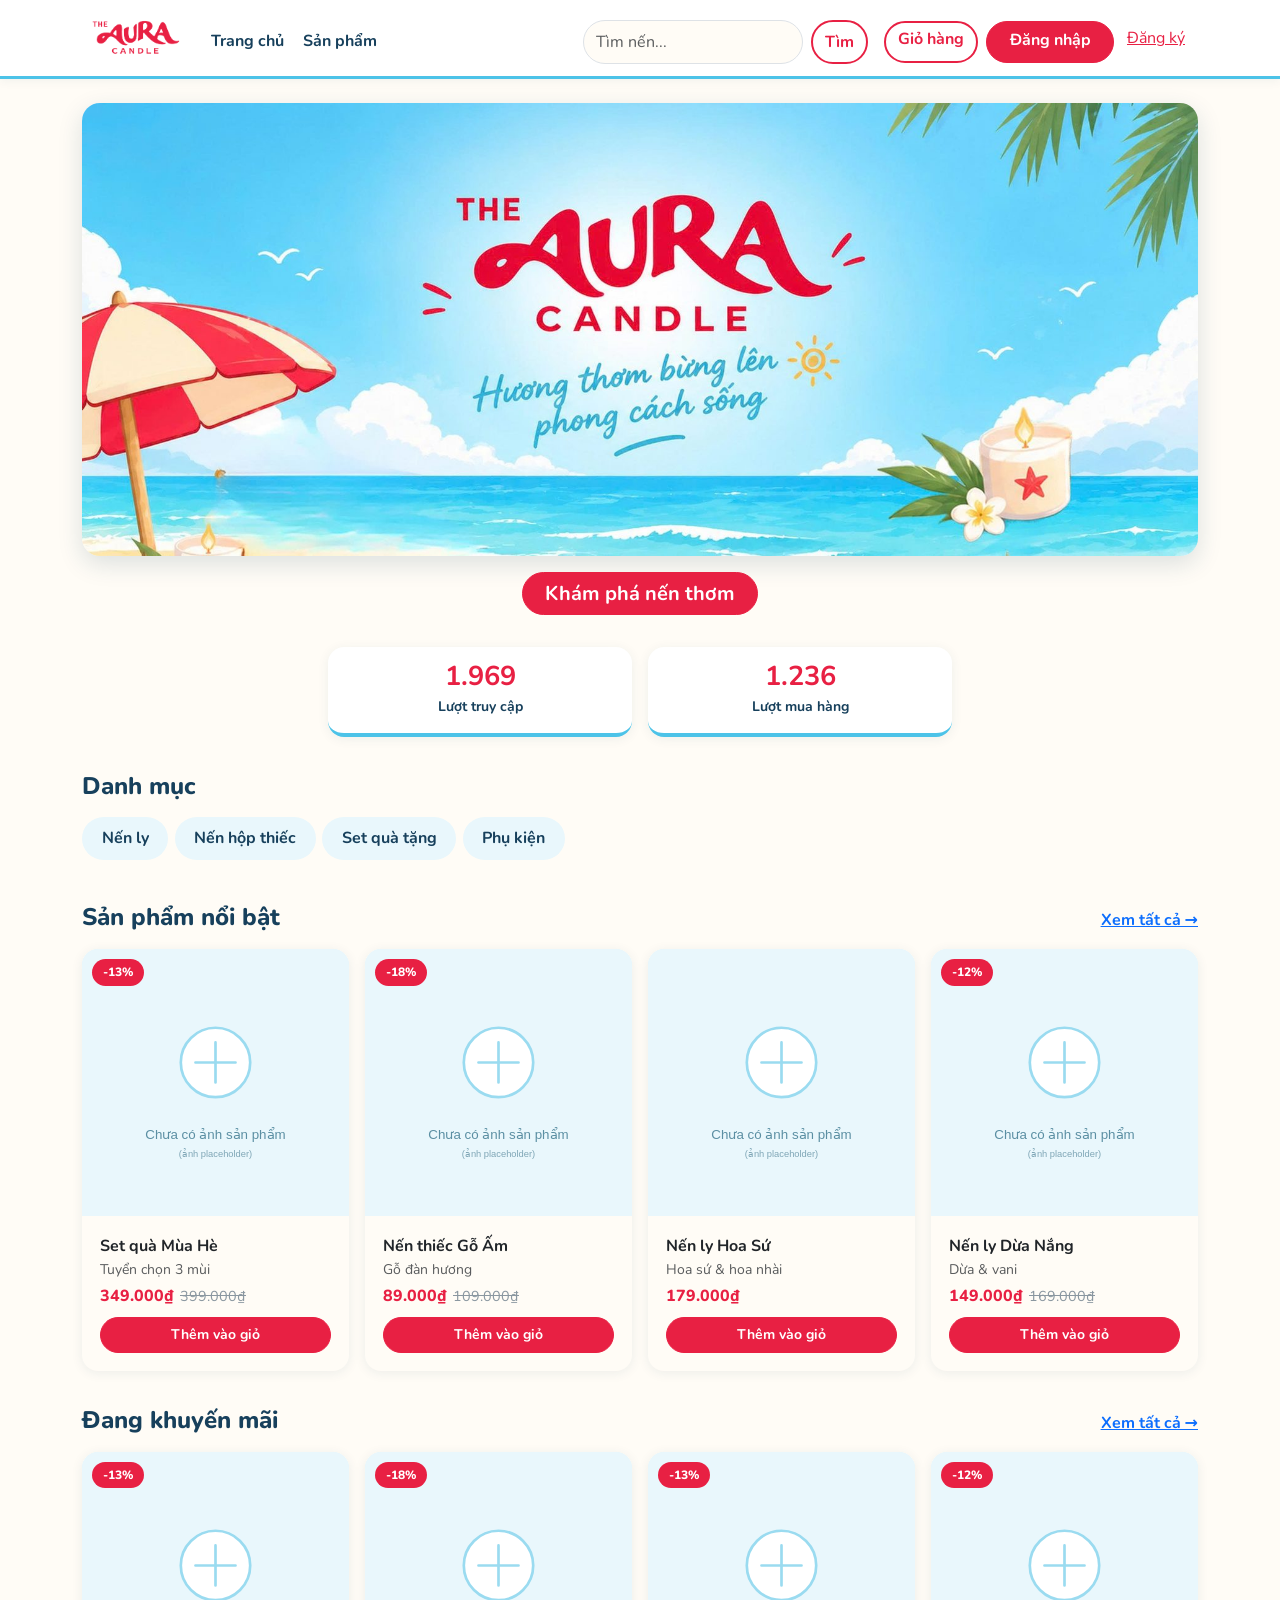
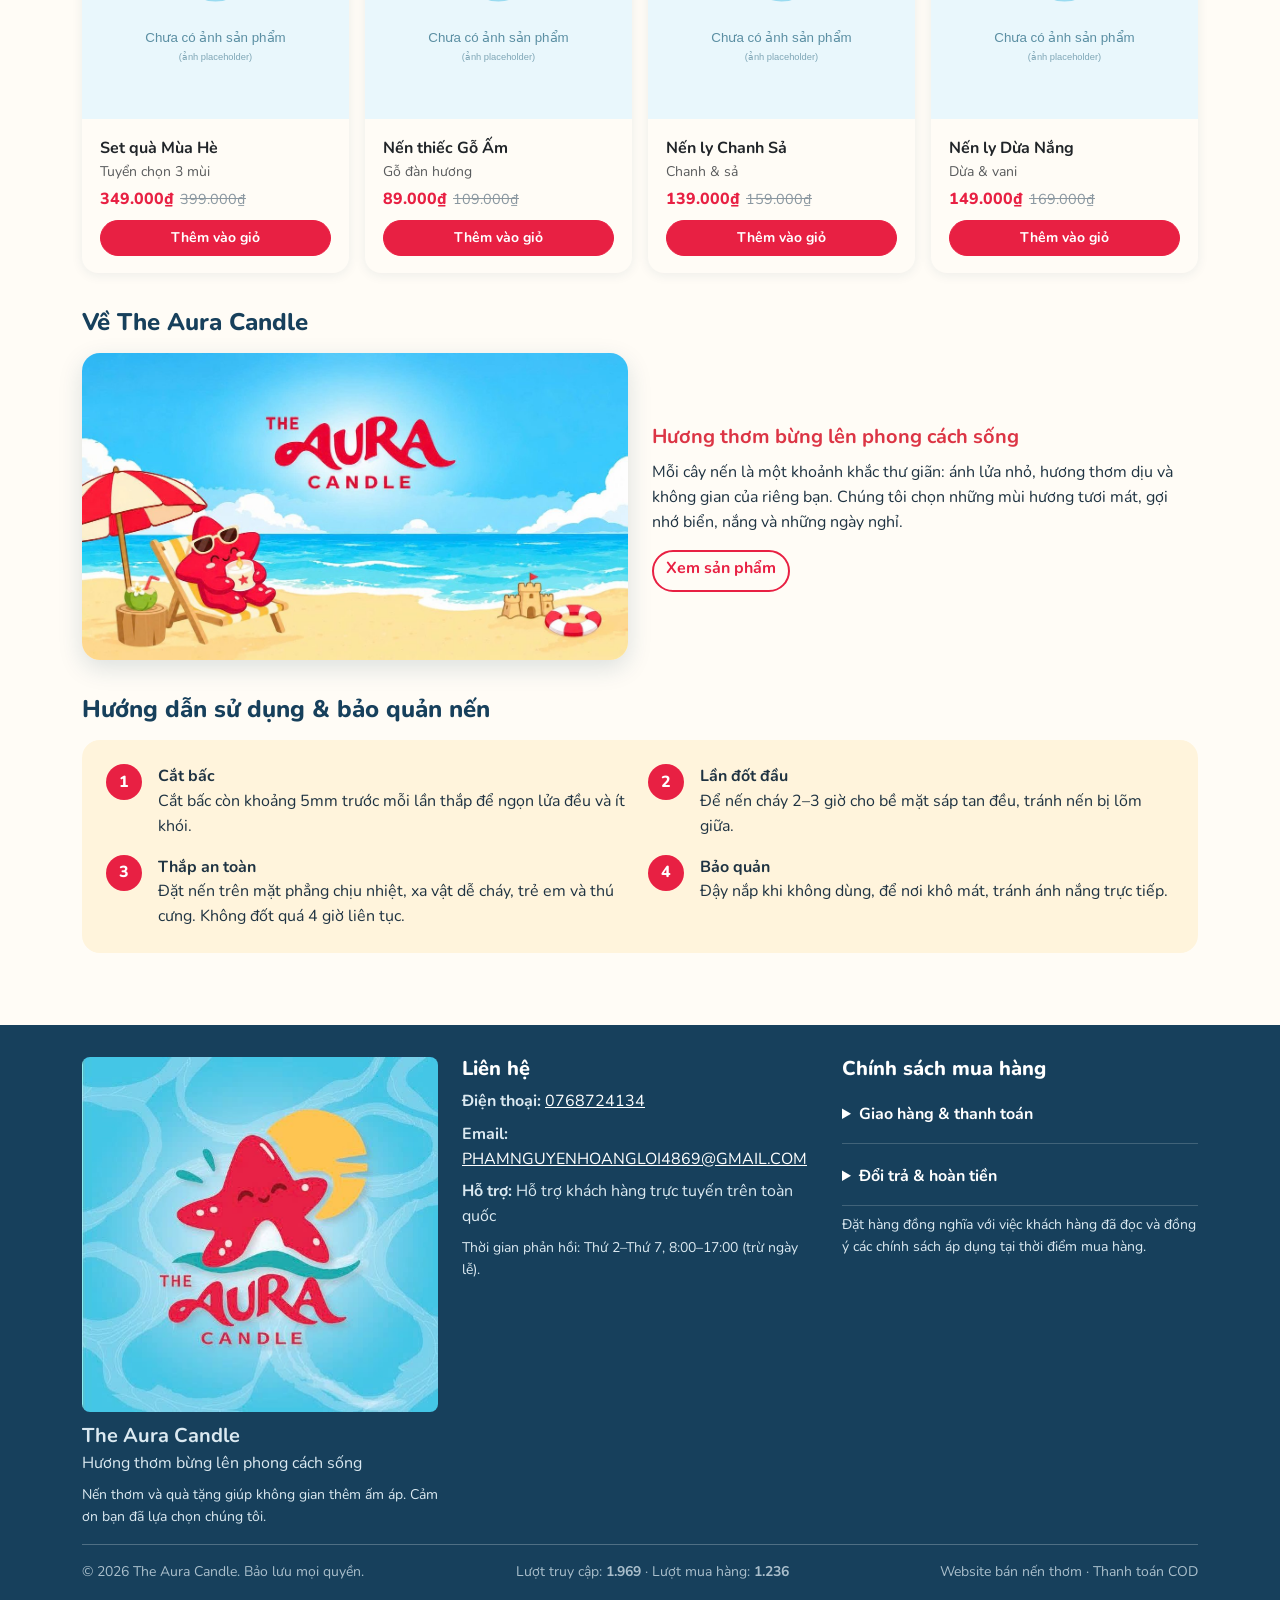
==== commit 3802667d: "cccc" ====
--- a/index.html
+++ b/index.html
@@ -18,6 +18,7 @@
   <div id="modalHost"></div>
   <script src="lib/bootstrap/bootstrap.bundle.min.js"></script>
   <script src="js/config.js"></script>
+  <script src="js/static-api.js"></script>
   <script src="js/app.js"></script>
 </body>
 </html>
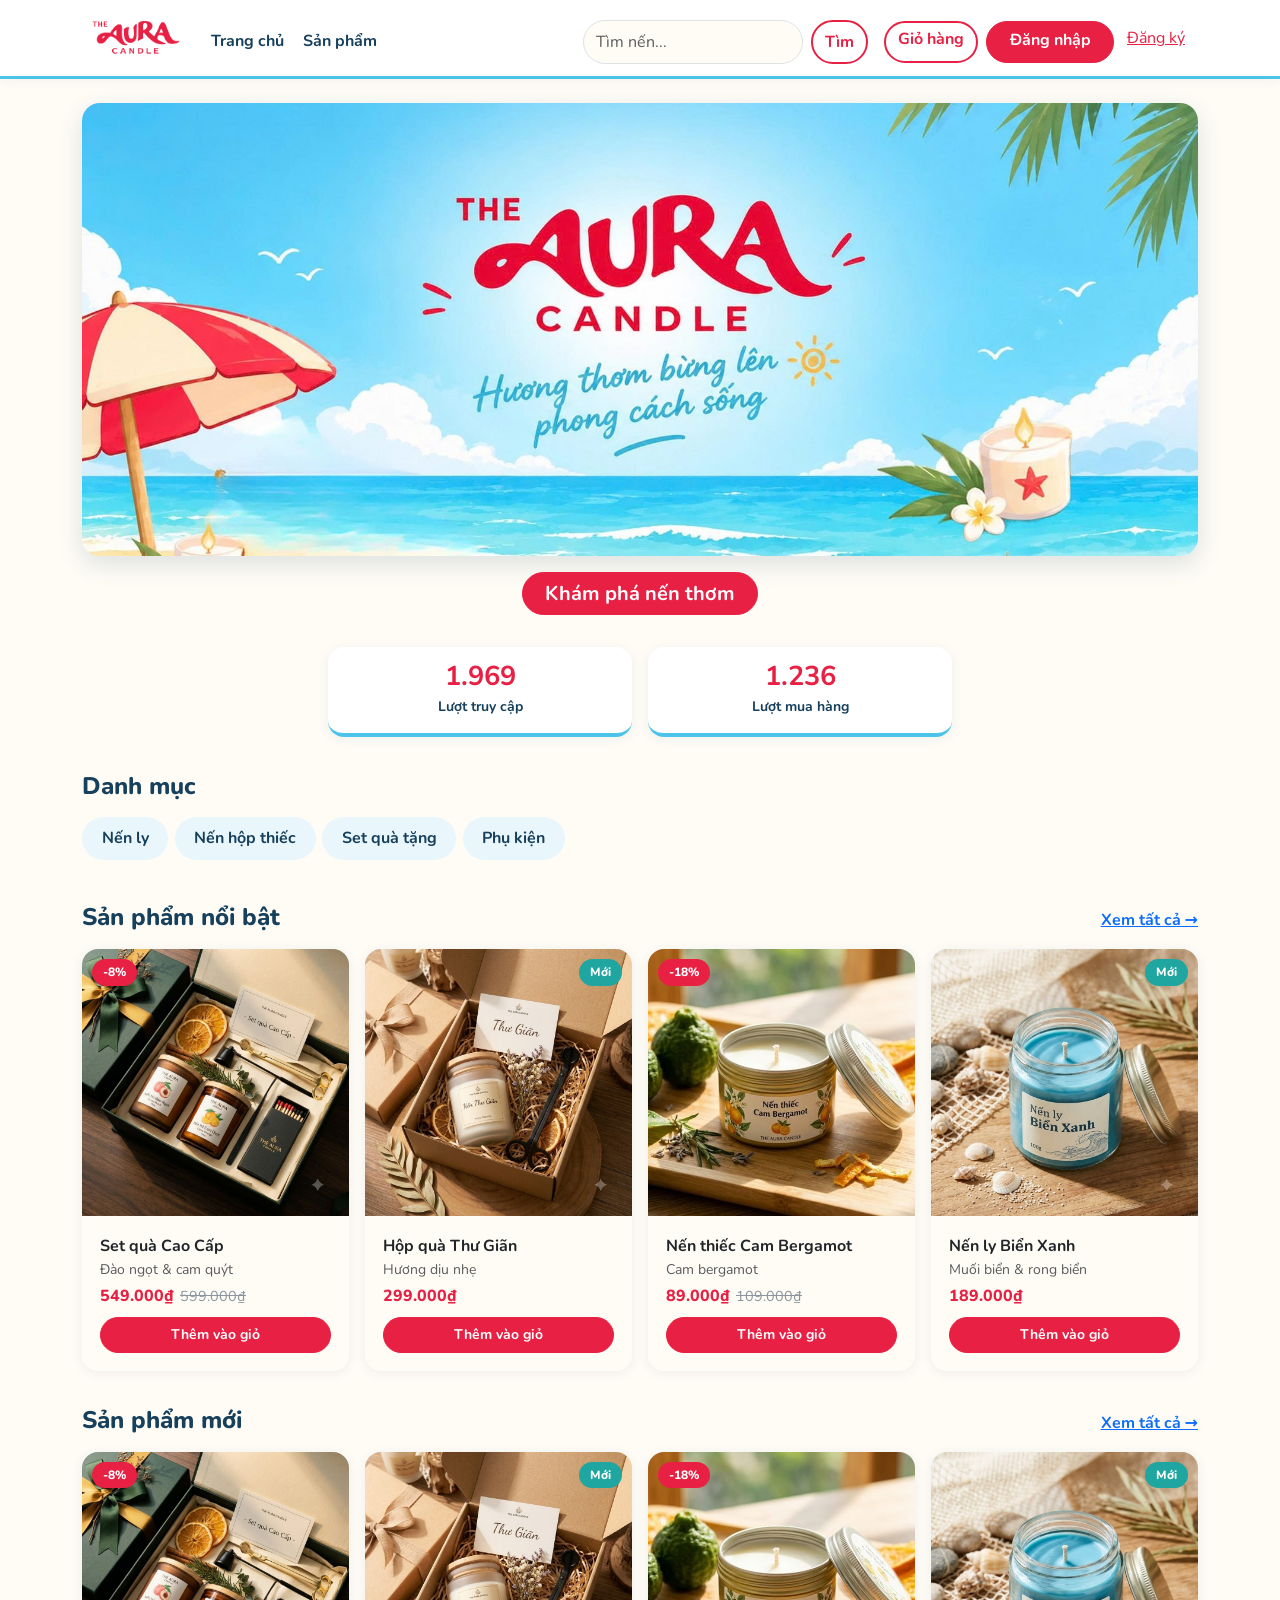
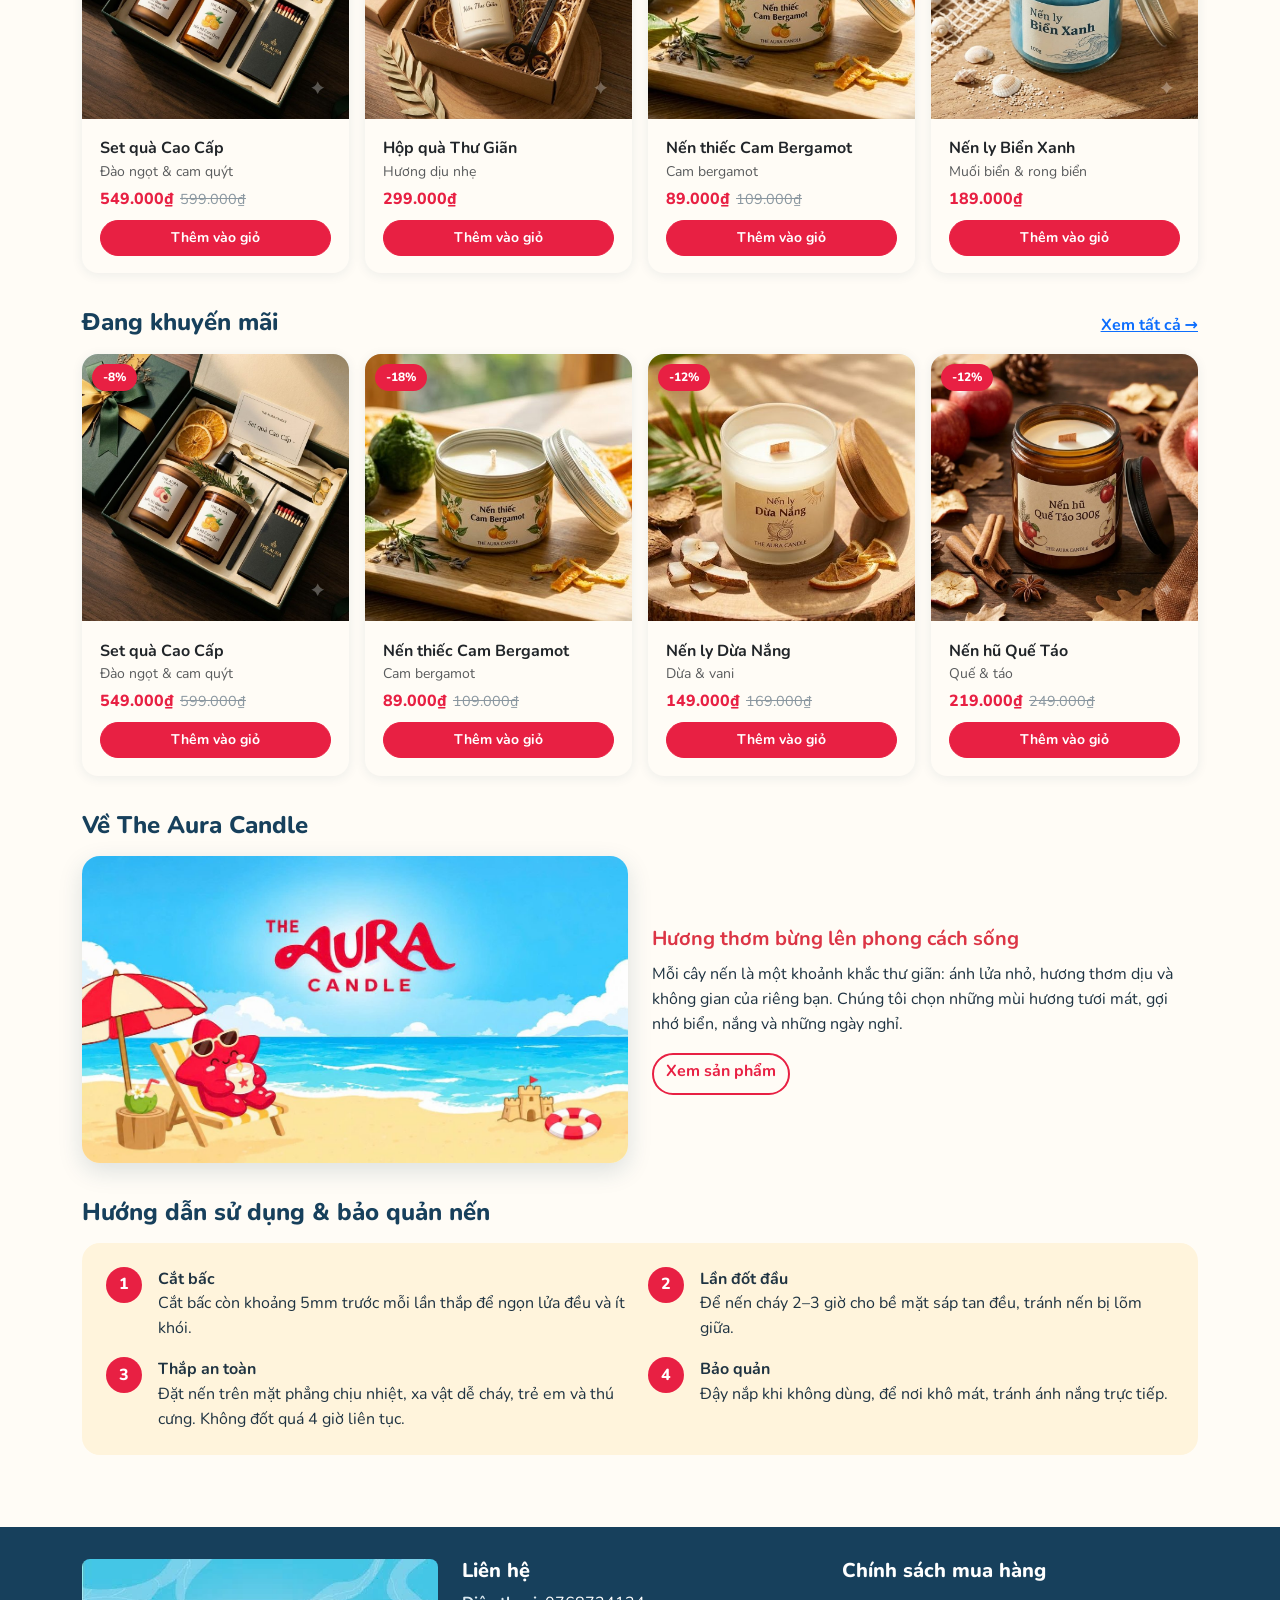
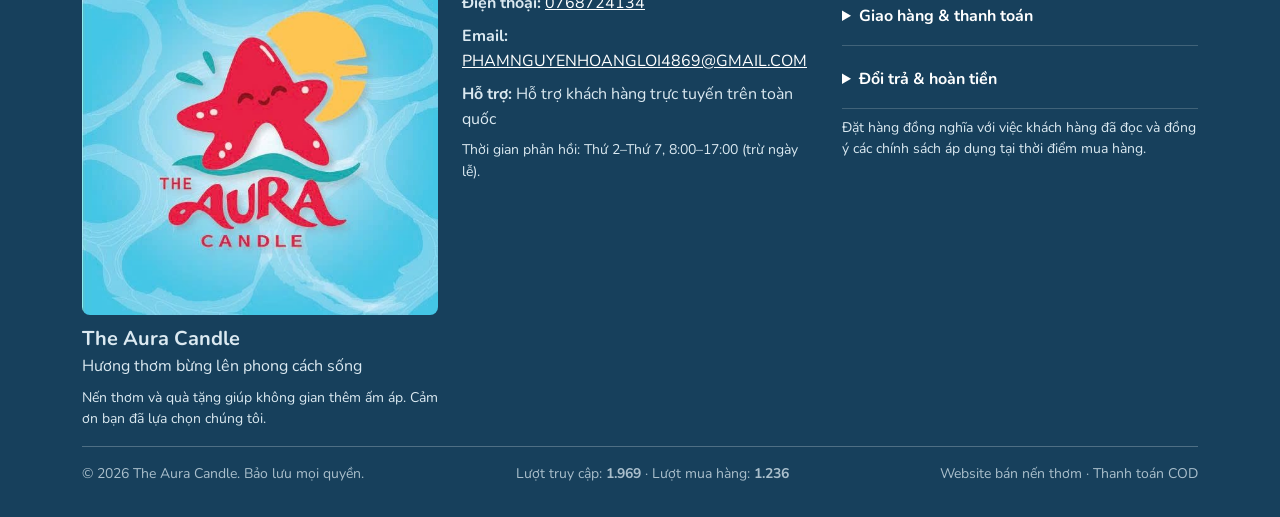
==== commit 4d067de2: "Add files via upload" ====
--- a/index.html
+++ b/index.html
@@ -18,7 +18,7 @@
   <div id="modalHost"></div>
   <script src="lib/bootstrap/bootstrap.bundle.min.js"></script>
   <script src="js/config.js"></script>
-  <script src="js/static-api.js"></script>
+  <script src="js/demo-api.js"></script>
   <script src="js/app.js"></script>
 </body>
 </html>
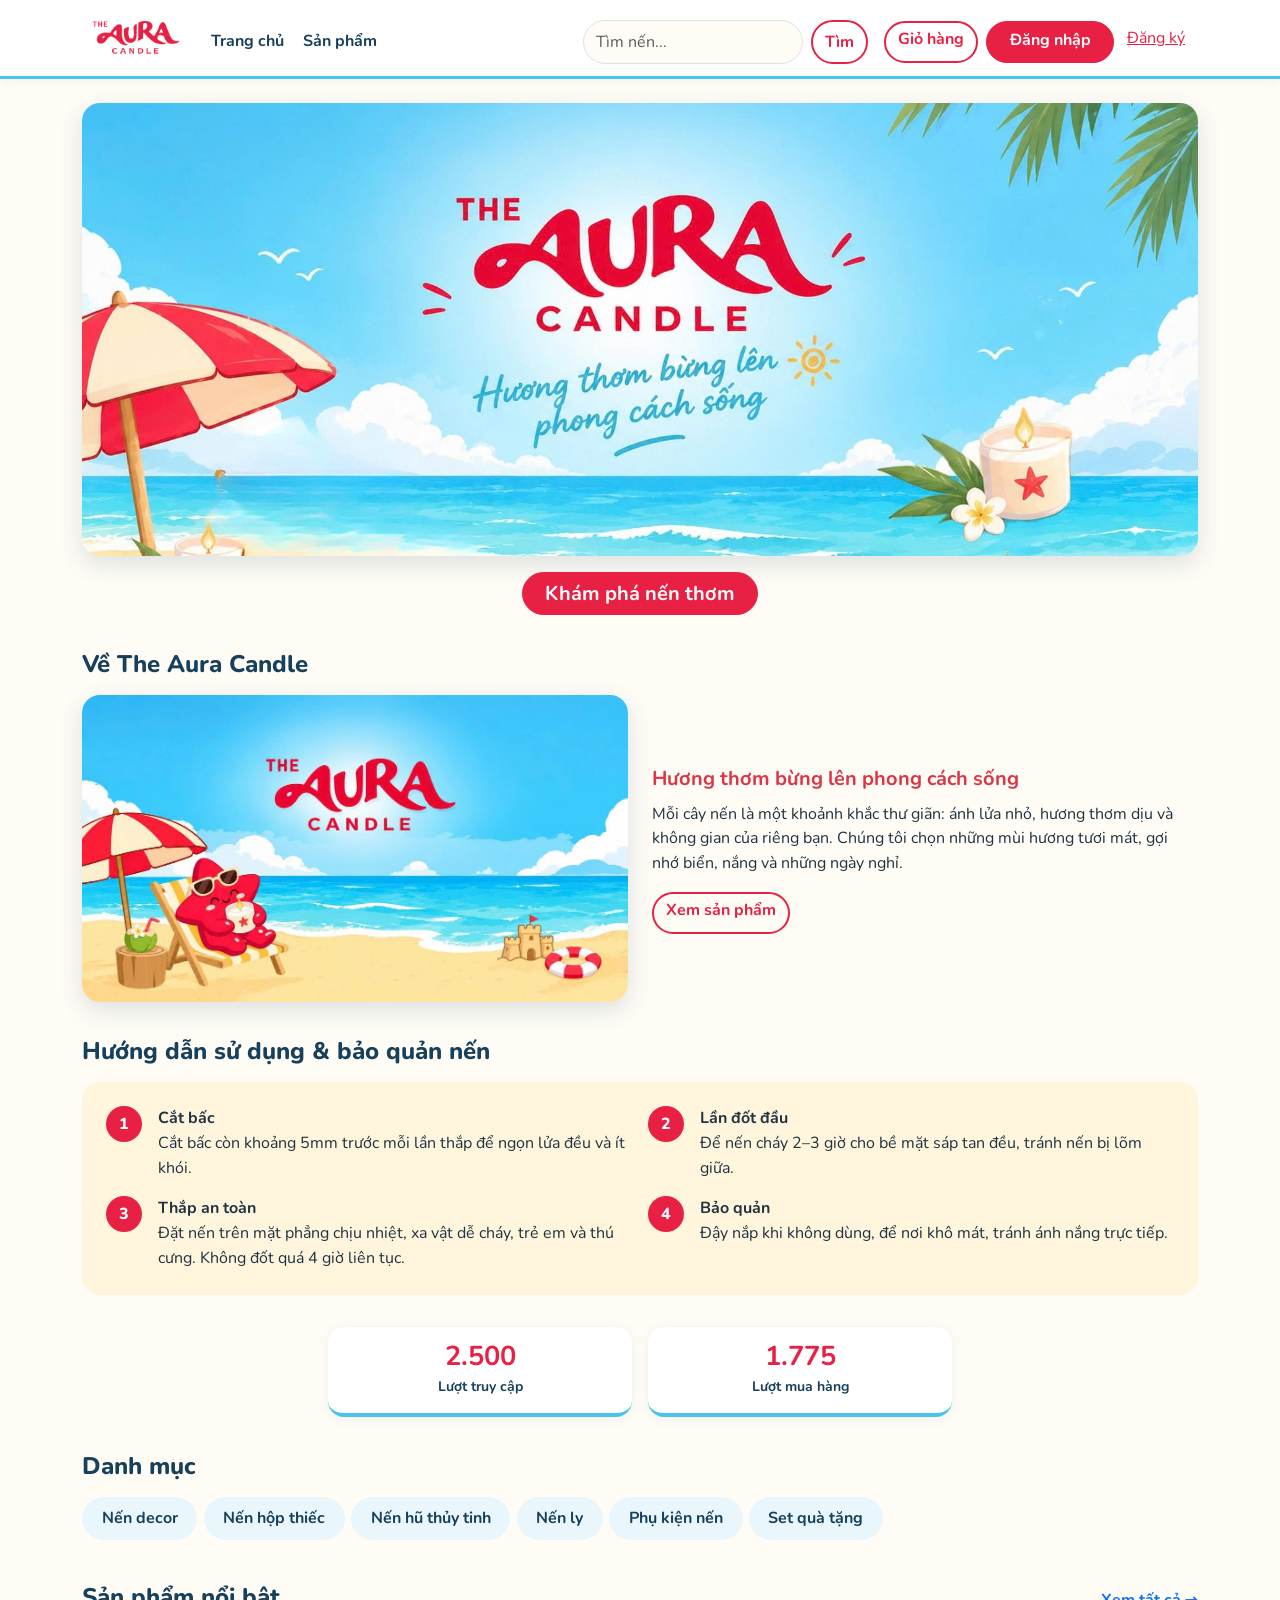
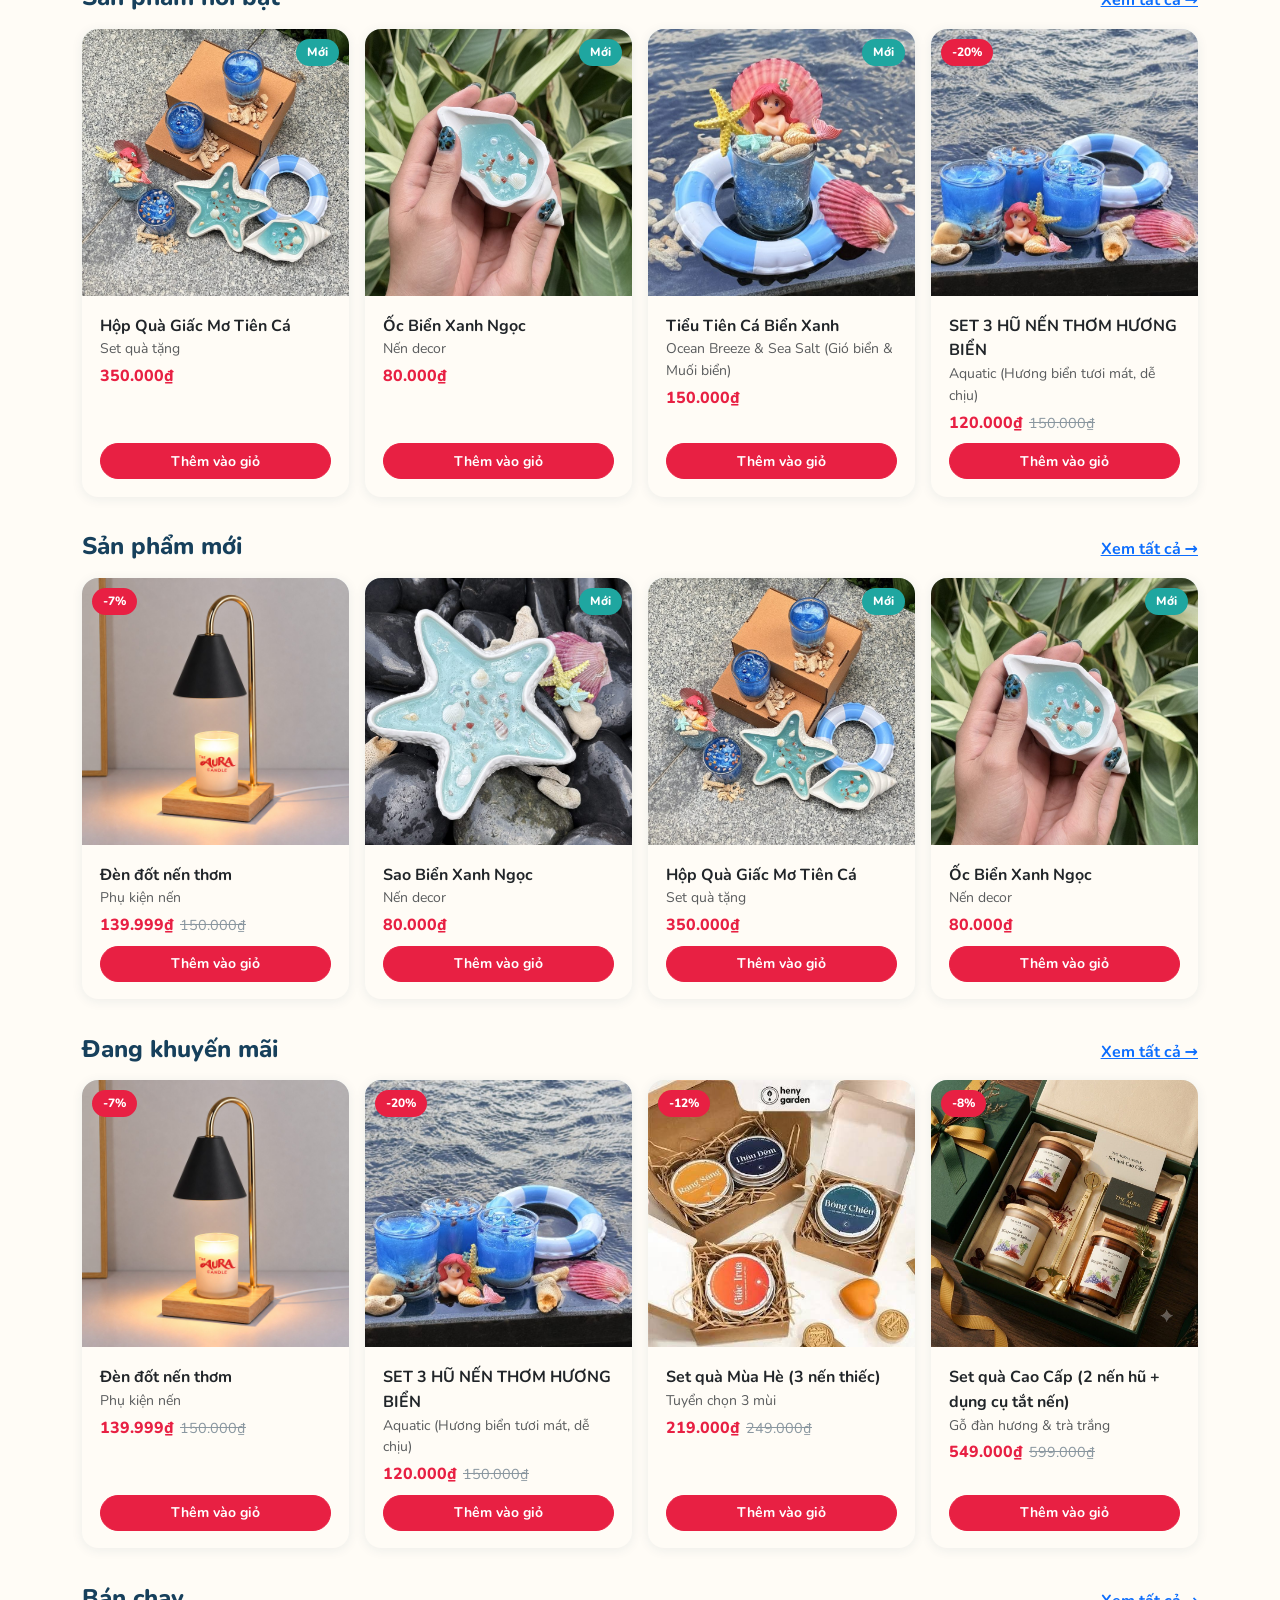
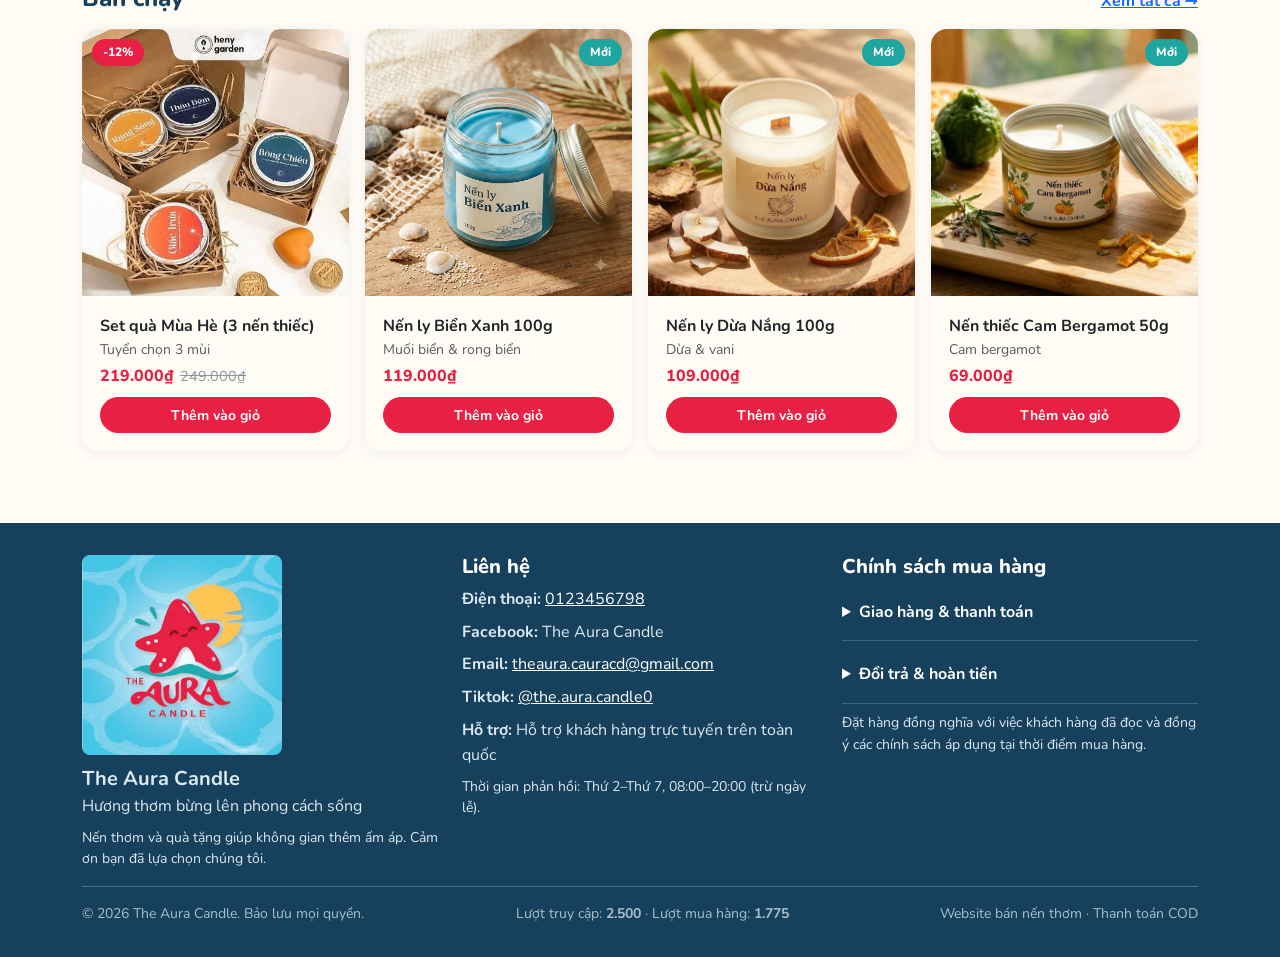
==== commit a4e2dead: "Add files via upload" ====
--- a/index.html
+++ b/index.html
@@ -3,6 +3,7 @@
 <head>
   <meta charset="utf-8">
   <meta name="viewport" content="width=device-width, initial-scale=1">
+  <meta name="description" content="The Aura Candle – Nến thơm và quà tặng, hương thơm bừng lên phong cách sống.">
   <title>The Aura Candle – Hương thơm bừng lên phong cách sống</title>
   <link rel="icon" href="images/logo/logo-square.jpg">
   <link rel="preconnect" href="https://fonts.googleapis.com">
@@ -18,7 +19,7 @@
   <div id="modalHost"></div>
   <script src="lib/bootstrap/bootstrap.bundle.min.js"></script>
   <script src="js/config.js"></script>
-  <script src="js/demo-api.js"></script>
+  <script src="js/static-api.js"></script>
   <script src="js/app.js"></script>
 </body>
 </html>
--- a/css/site.css
+++ b/css/site.css
@@ -141,3 +141,4 @@
 .stat-box{background:#fff;border-radius:16px;padding:.9rem 1rem;box-shadow:0 2px 12px rgba(23,64,92,.07);border-bottom:4px solid var(--sky)}
 .stat-box b{display:block;font-size:1.7rem;line-height:1.2;color:var(--red)}
 .stat-box small{color:var(--navy);font-weight:700}
+.footer-aura .footer-logo{width:200px;height:200px;max-width:100%;object-fit:cover}
